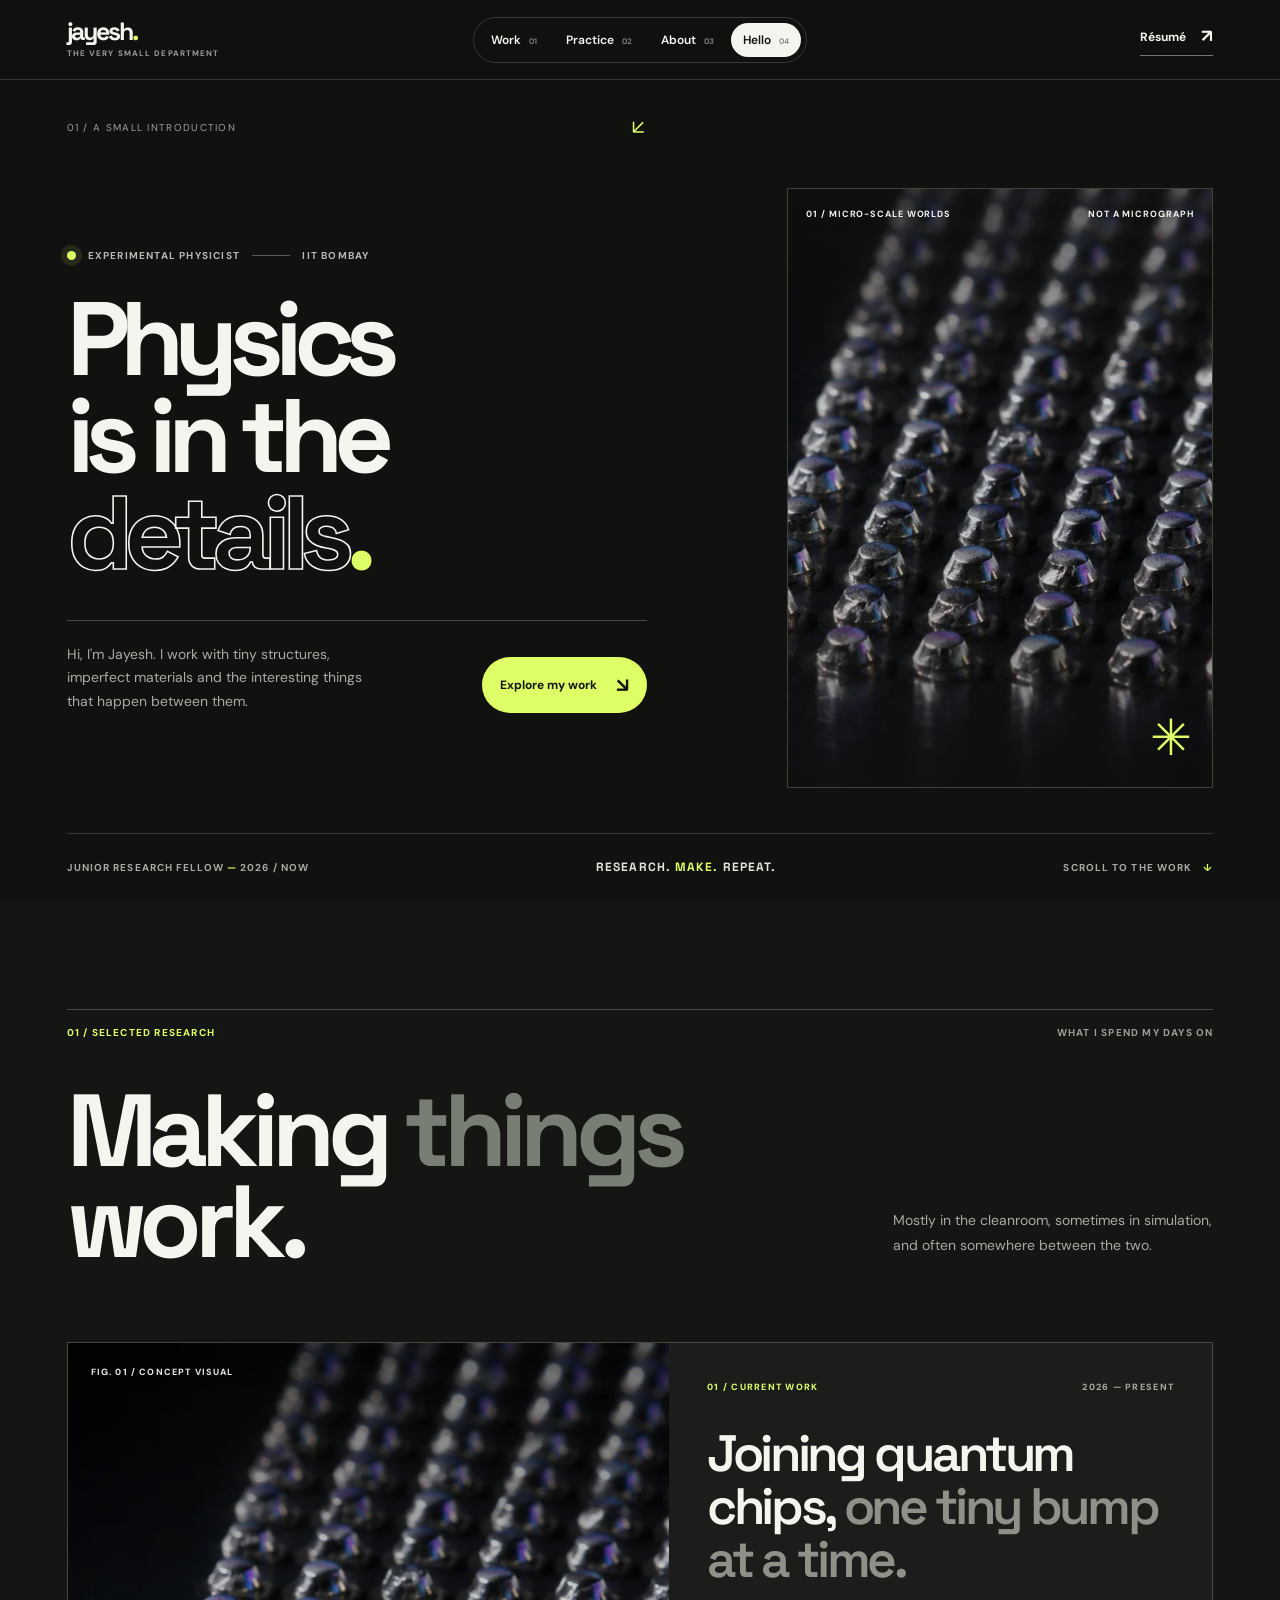
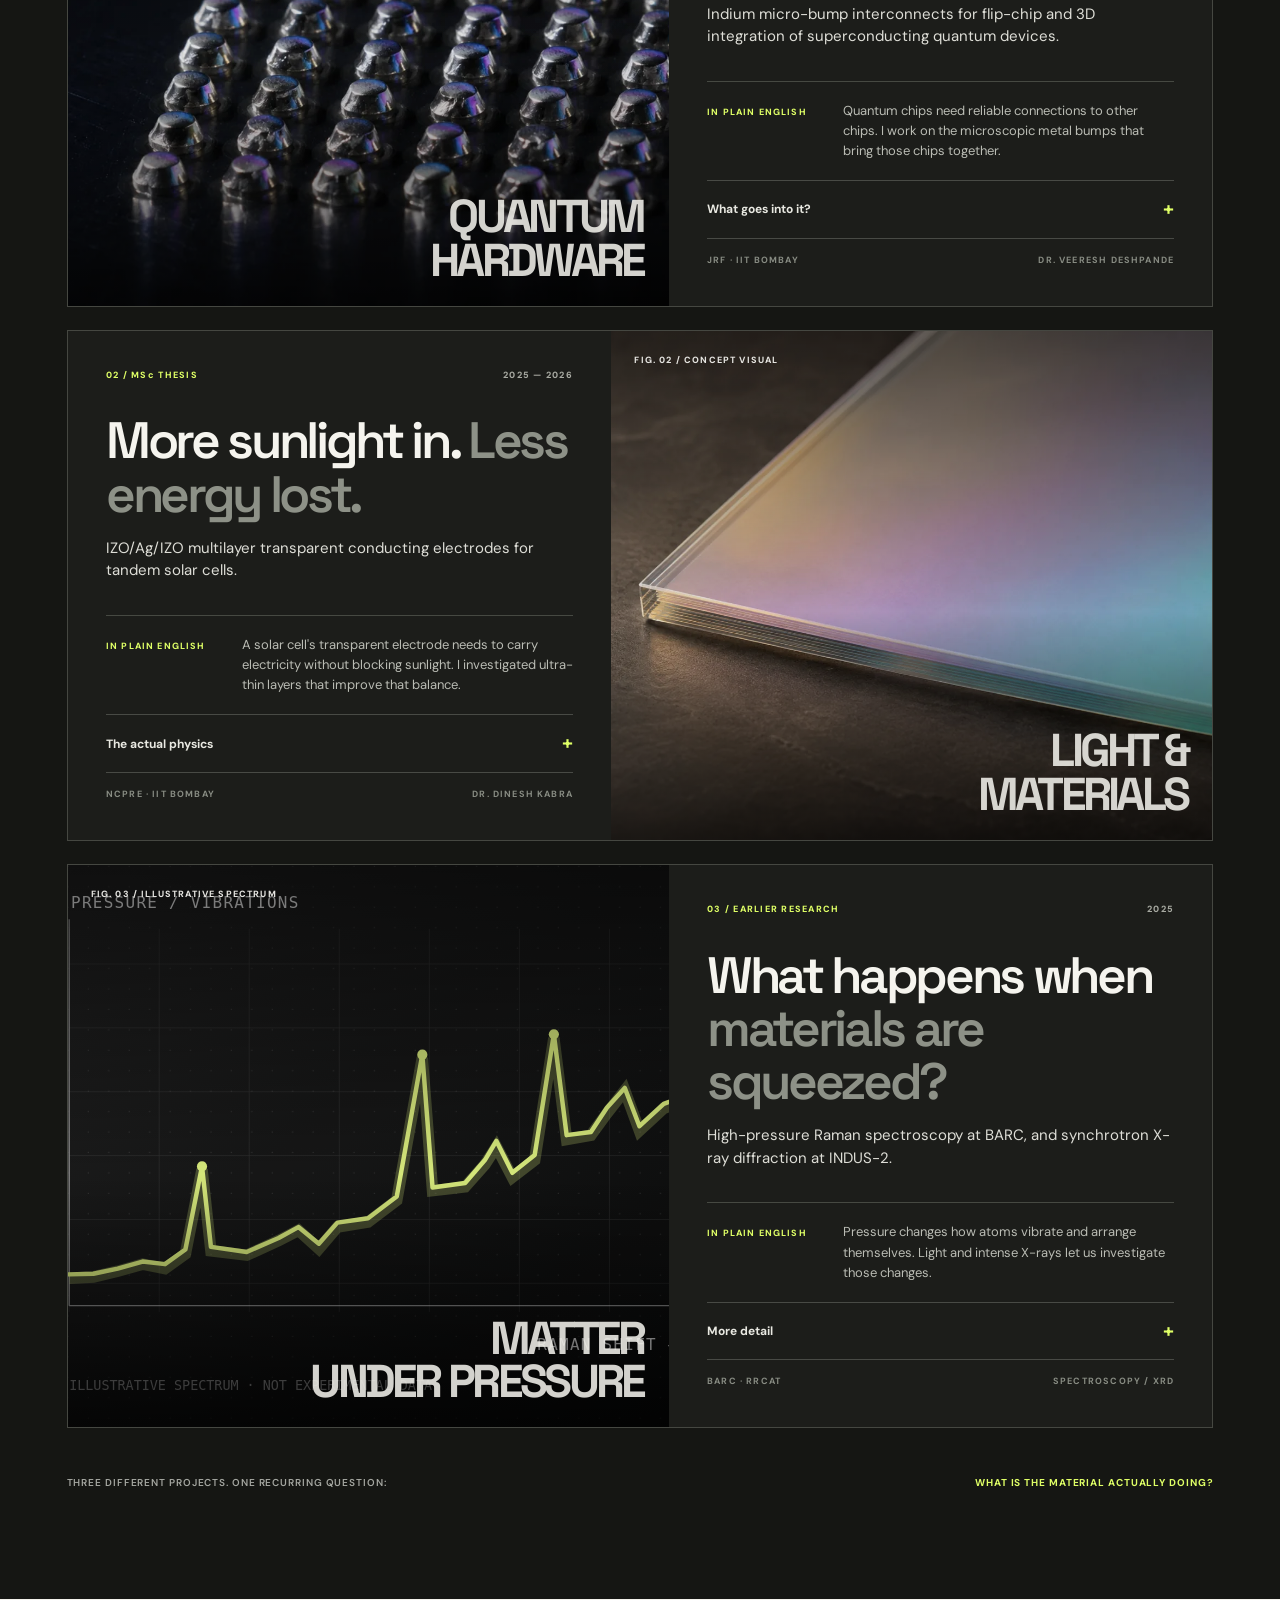
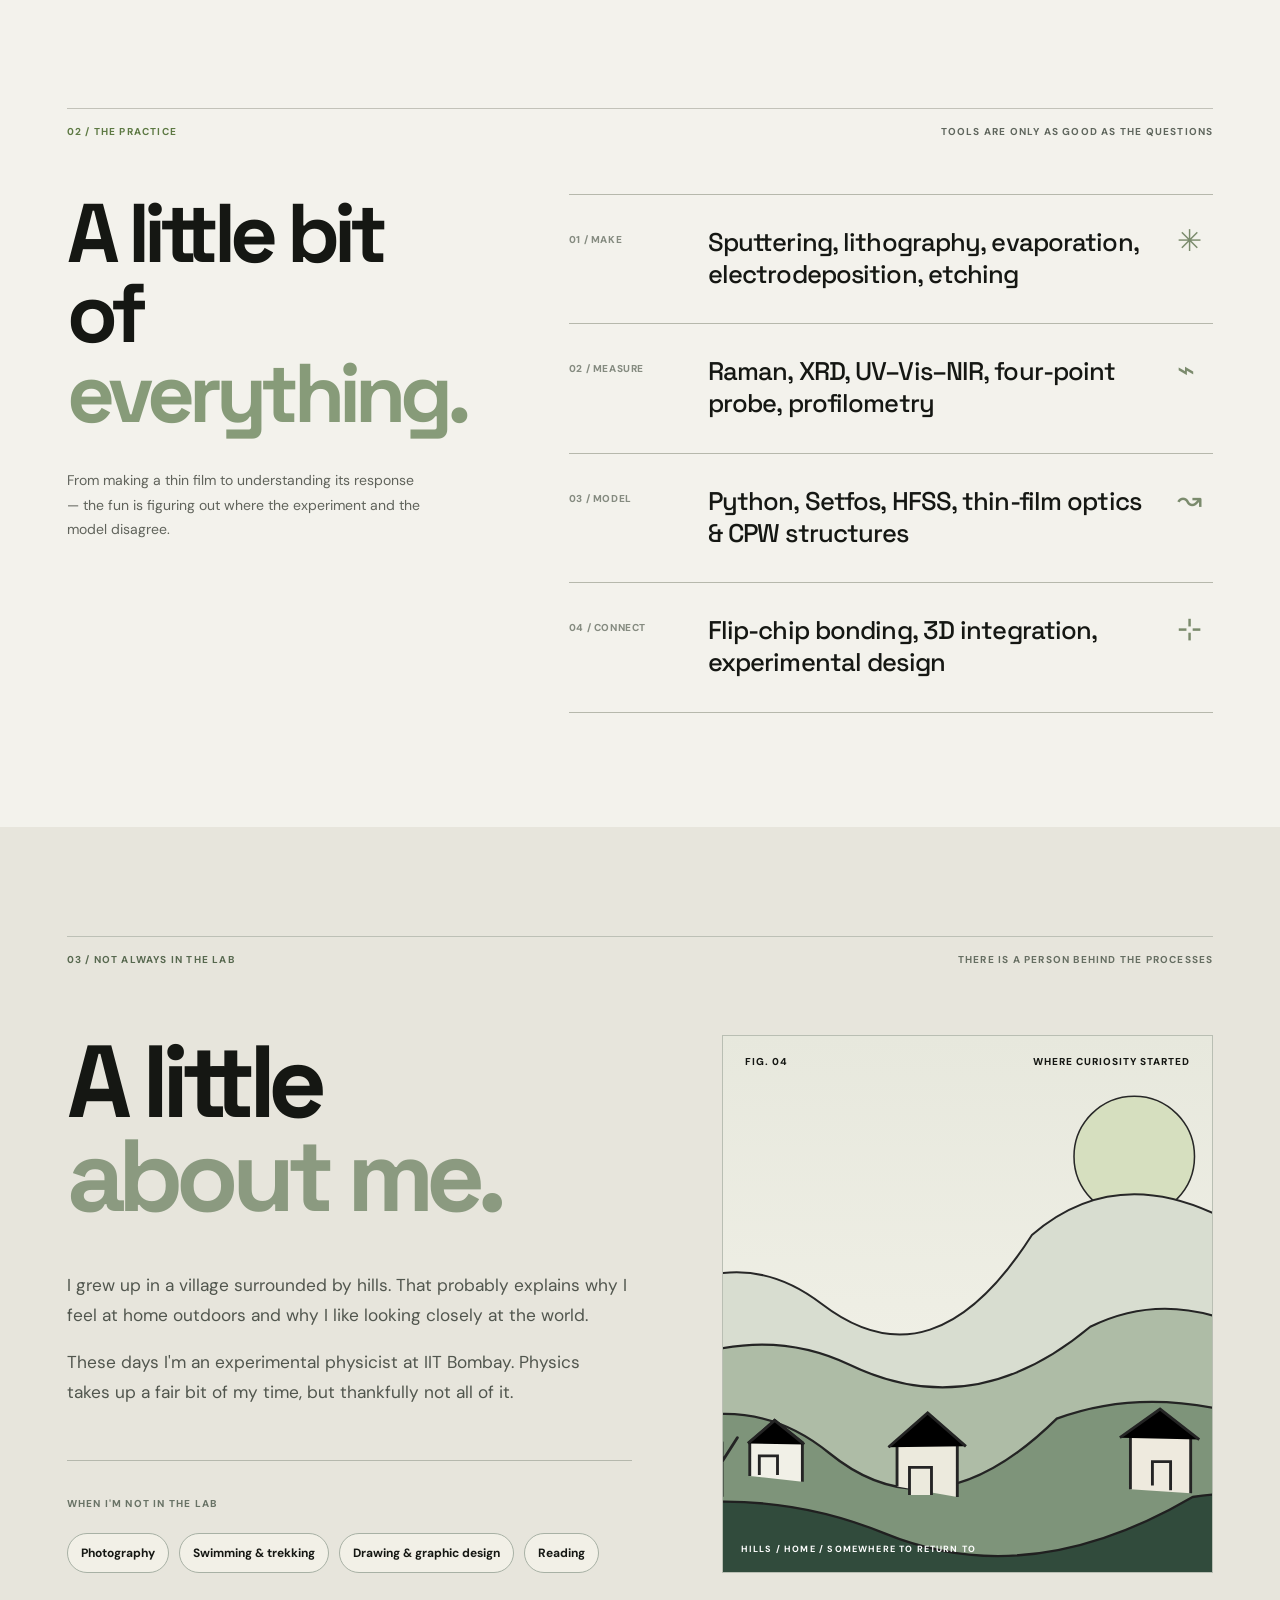
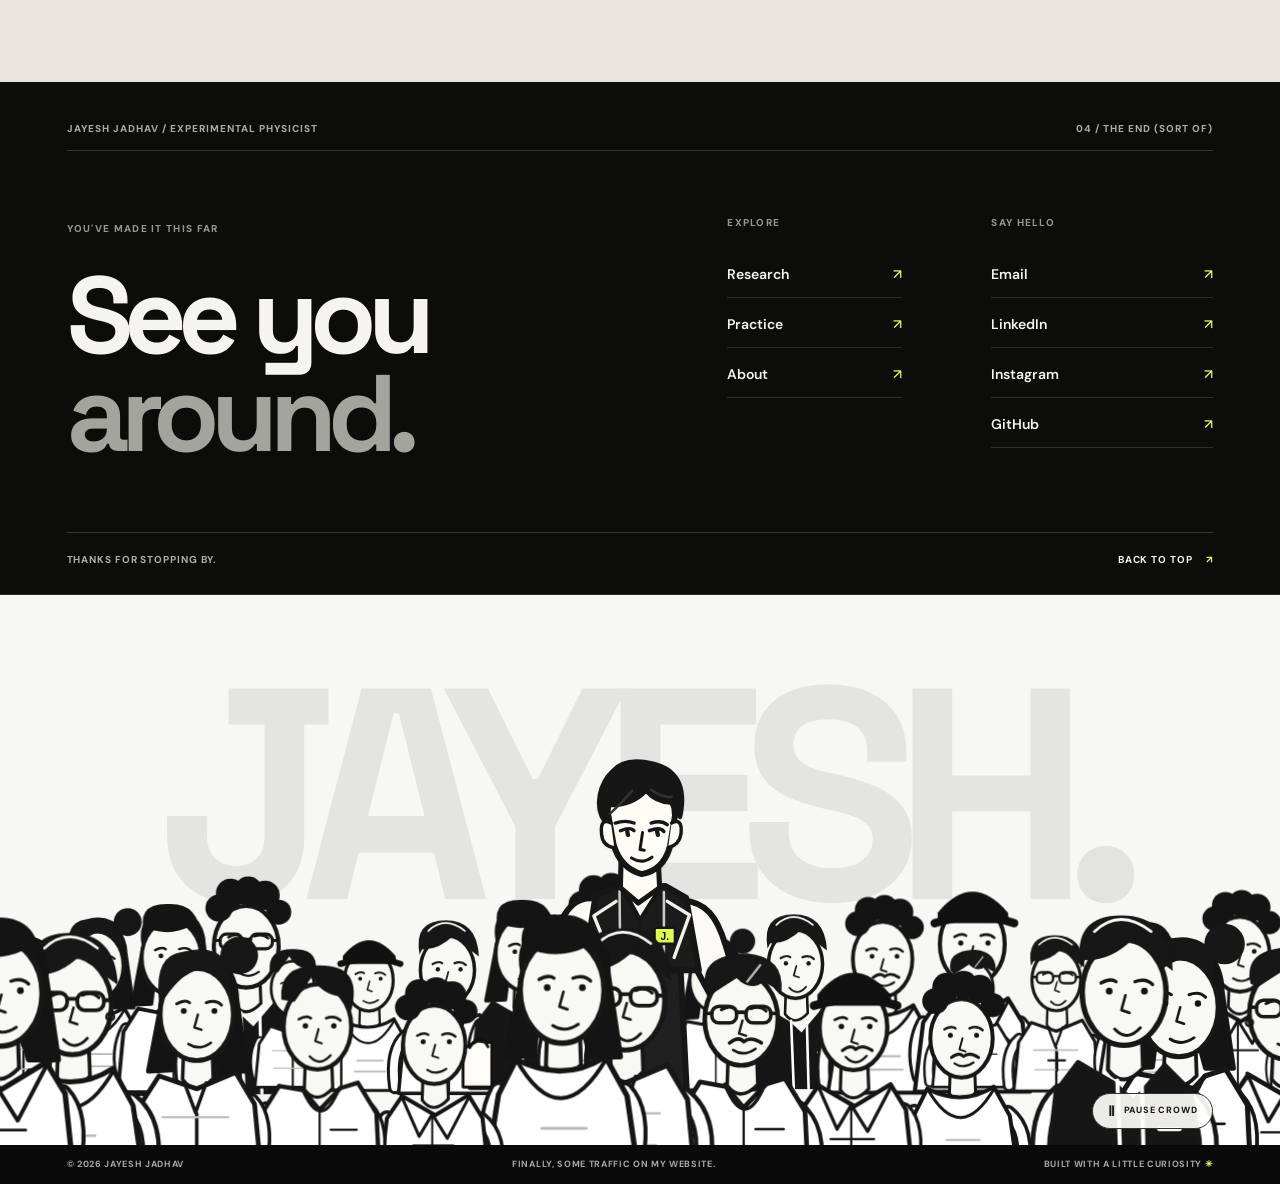
==== index.html @ dcd35b31 "Publish responsive illustrated crowd portfolio, animations and résumé" ====
<!doctype html>
<html lang="en">
<head>
  <meta charset="utf-8">
  <meta name="viewport" content="width=device-width,initial-scale=1,viewport-fit=cover">
  <meta name="theme-color" content="#101010">
  <meta name="description" content="Jayesh Jadhav — experimental physicist at IIT Bombay working on quantum-hardware fabrication, indium flip-chip interconnects, and thin-film optics.">
  <meta property="og:type" content="website">
  <meta property="og:title" content="Jayesh Jadhav — Physics in the details">
  <meta property="og:description" content="Experiments, materials, little discoveries, and the occasional crowded footer.">
  <title>Jayesh Jadhav — Physics in the details</title>
  <link rel="preconnect" href="https://fonts.googleapis.com">
  <link rel="preconnect" href="https://fonts.gstatic.com" crossorigin>
  <link href="https://fonts.googleapis.com/css2?family=DM+Sans:wght@400;500;600;700&family=Space+Grotesk:wght@400;500;600;700&display=swap" rel="stylesheet">
  <link rel="icon" href="assets/favicon.svg" type="image/svg+xml">
  <link rel="stylesheet" href="styles.css">
  
</head>
<body>
  <a class="skip-link" href="#work">Skip to research</a>
  <header class="site-header" id="top">
    <a href="#top" class="wordmark" aria-label="Jayesh Jadhav, home">jayesh<span>.</span><small>THE VERY SMALL DEPARTMENT</small></a>
    <nav class="site-nav" aria-label="Primary navigation">
      <a href="#work">Work <span>01</span></a>
      <a href="#practice">Practice <span>02</span></a>
      <a href="#about">About <span>03</span></a>
      <a href="#contact">Hello <span>04</span></a>
    </nav>
    <a class="nav-cv" href="assets/Jayesh_Jadhav_Resume.pdf" download="Jayesh_Jadhav_Resume.pdf">Résumé <span aria-hidden="true">↗</span></a>
  </header>

  <main>
    <section class="hero" aria-label="Introduction">
      <div class="hero-index" aria-hidden="true">01 / A SMALL INTRODUCTION <span>↙</span></div>
      <div class="hero-inner">
        <div class="hero-copy">
          <div class="hero-brow"><span class="signal-dot"></span> EXPERIMENTAL PHYSICIST <span class="hero-brow-rule"></span> IIT BOMBAY</div>
          <h1>Physics<br>is in the<br><span class="outline-word">details<span class="dot-accent">.</span></span></h1>
          <div class="hero-under">
            <p>Hi, I'm Jayesh. I work with tiny structures, imperfect materials and the interesting things that happen between them.</p>
            <a class="round-link" href="#work">Explore my work <span aria-hidden="true">↘</span></a>
          </div>
        </div>
        <div class="hero-poster">
          <img src="assets/indium.webp" alt="Conceptual visualization of an array of metallic indium micro-bumps" width="1400" height="788" fetchpriority="high">
          <div class="hero-poster-line"><span>01 / MICRO-SCALE WORLDS</span><span>NOT A MICROGRAPH</span></div>
          <div class="hero-poster-cross" aria-hidden="true">✳</div>
        </div>
      </div>
      <div class="hero-bottom">
        <span>JUNIOR RESEARCH FELLOW <i>—</i> 2026 / NOW</span>
        <span class="hero-ticker">RESEARCH. <span>MAKE.</span> REPEAT.</span>
        <a href="#work">SCROLL TO THE WORK <span aria-hidden="true">↓</span></a>
      </div>
    </section>

    <section class="work section-shell" id="work" aria-labelledby="work-heading">
      <div class="section-topline reveal"><span class="section-kicker">01 / SELECTED RESEARCH</span><span>WHAT I SPEND MY DAYS ON</span></div>
      <div class="section-title-row reveal"><h2 id="work-heading">Making <em>things</em><br>work.</h2><p>Mostly in the cleanroom, sometimes in simulation, and often somewhere between the two.</p></div>

      <article class="research-card reveal" id="quantum-work">
        <div class="research-image research-image--quantum">
          <img src="assets/indium.webp" alt="Artistic representation of a dense indium micro-bump array" width="1400" height="788" loading="lazy">
          <span class="image-index">FIG. 01 / CONCEPT VISUAL</span>
          <span class="image-stamp">QUANTUM<br>HARDWARE</span>
        </div>
        <div class="research-copy">
          <div class="card-upper"><span>01 / CURRENT WORK</span><span>2026 — PRESENT</span></div>
          <h3>Joining quantum chips, <span>one tiny bump at a time.</span></h3>
          <p class="card-subtitle">Indium micro-bump interconnects for flip-chip and 3D integration of superconducting quantum devices.</p>
          <div class="explain"><span>IN PLAIN ENGLISH</span><p>Quantum chips need reliable connections to other chips. I work on the microscopic metal bumps that bring those chips together.</p></div>
          <details class="technical"><summary>What goes into it? <span aria-hidden="true">+</span></summary><p>Indium electrodeposition, seed-layer interfaces, lithography, thin-film processing, and microwave-aware integration. I also explore TiN coplanar waveguides and surface-impedance modelling in HFSS.</p></details>
          <div class="card-meta"><span>JRF · IIT BOMBAY</span><span>DR. VEERESH DESHPANDE</span></div>
        </div>
      </article>

      <article class="research-card research-card--reverse reveal">
        <div class="research-image research-image--solar">
          <img src="assets/optics.webp" alt="Artistic depiction of iridescent multilayer optical films on a dark surface" width="1400" height="933" loading="lazy">
          <span class="image-index">FIG. 02 / CONCEPT VISUAL</span>
          <span class="image-stamp">LIGHT &<br>MATERIALS</span>
        </div>
        <div class="research-copy">
          <div class="card-upper"><span>02 / MSc THESIS</span><span>2025 — 2026</span></div>
          <h3>More sunlight in. <span>Less energy lost.</span></h3>
          <p class="card-subtitle">IZO/Ag/IZO multilayer transparent conducting electrodes for tandem solar cells.</p>
          <div class="explain"><span>IN PLAIN ENGLISH</span><p>A solar cell's transparent electrode needs to carry electricity without blocking sunlight. I investigated ultra-thin layers that improve that balance.</p></div>
          <details class="technical"><summary>The actual physics <span aria-hidden="true">+</span></summary><p>Optical interference and admittance matching in sputtered IZO/Ag/IZO stacks, evaluated with Setfos and characterization. In the studied 300–800 nm range, the modelled mean transmittance improved from 78.7% to 85.2%.</p></details>
          <div class="card-meta"><span>NCPRE · IIT BOMBAY</span><span>DR. DINESH KABRA</span></div>
        </div>
      </article>

      <article class="research-card reveal">
        <div class="research-image research-image--raman">
          <img src="assets/raman.svg" alt="Illustrative Raman-like spectrum with three sharp peaks; not measured experimental data" width="1200" height="880" loading="lazy">
          <span class="image-index">FIG. 03 / ILLUSTRATIVE SPECTRUM</span>
          <span class="image-stamp">MATTER<br>UNDER PRESSURE</span>
        </div>
        <div class="research-copy">
          <div class="card-upper"><span>03 / EARLIER RESEARCH</span><span>2025</span></div>
          <h3>What happens when <span>materials are squeezed?</span></h3>
          <p class="card-subtitle">High-pressure Raman spectroscopy at BARC, and synchrotron X-ray diffraction at INDUS-2.</p>
          <div class="explain"><span>IN PLAIN ENGLISH</span><p>Pressure changes how atoms vibrate and arrange themselves. Light and intense X-rays let us investigate those changes.</p></div>
          <details class="technical"><summary>More detail <span aria-hidden="true">+</span></summary><p>Pressure-dependent Raman study of Na₂Cu₂TeO₆ using a diamond-anvil cell up to approximately 10 GPa, with related high-pressure XRD experiments at INDUS-2 Beamline 11, RRCAT.</p></details>
          <div class="card-meta"><span>BARC · RRCAT</span><span>SPECTROSCOPY / XRD</span></div>
        </div>
      </article>
      <p class="work-after reveal">THREE DIFFERENT PROJECTS. ONE RECURRING QUESTION: <strong>WHAT IS THE MATERIAL ACTUALLY DOING?</strong></p>
    </section>

    <section class="practice section-shell" id="practice" aria-labelledby="practice-heading">
      <div class="section-topline reveal"><span class="section-kicker">02 / THE PRACTICE</span><span>TOOLS ARE ONLY AS GOOD AS THE QUESTIONS</span></div>
      <div class="practice-layout">
        <div class="practice-heading reveal"><h2 id="practice-heading">A little bit<br>of <i>everything.</i></h2><p>From making a thin film to understanding its response — the fun is figuring out where the experiment and the model disagree.</p></div>
        <div class="practice-list reveal">
          <div class="practice-row"><span>01 / MAKE</span><strong>Sputtering, lithography, evaporation, electrodeposition, etching</strong><span class="practice-icon" aria-hidden="true">✳</span></div>
          <div class="practice-row"><span>02 / MEASURE</span><strong>Raman, XRD, UV–Vis–NIR, four-point probe, profilometry</strong><span class="practice-icon" aria-hidden="true">⌁</span></div>
          <div class="practice-row"><span>03 / MODEL</span><strong>Python, Setfos, HFSS, thin-film optics & CPW structures</strong><span class="practice-icon" aria-hidden="true">↝</span></div>
          <div class="practice-row"><span>04 / CONNECT</span><strong>Flip-chip bonding, 3D integration, experimental design</strong><span class="practice-icon" aria-hidden="true">⊹</span></div>
        </div>
      </div>
    </section>

    <section class="about section-shell" id="about" aria-labelledby="about-heading">
      <div class="section-topline reveal"><span class="section-kicker">03 / NOT ALWAYS IN THE LAB</span><span>THERE IS A PERSON BEHIND THE PROCESSES</span></div>
      <div class="about-grid">
        <div class="about-main reveal">
          <h2 id="about-heading">A little<br><em>about me.</em></h2>
          <p>I grew up in a village surrounded by hills. That probably explains why I feel at home outdoors and why I like looking closely at the world.</p>
          <p>These days I'm an experimental physicist at IIT Bombay. Physics takes up a fair bit of my time, but thankfully not all of it.</p>
          <div class="hobby-line"><span>WHEN I'M NOT IN THE LAB</span><div><span>Photography</span><span>Swimming & trekking</span><span>Drawing & graphic design</span><span>Reading</span></div></div>
        </div>
        <div class="about-landscape reveal" role="img" aria-label="Minimal line-art illustration of the hills around a village">
          <div class="landscape-note"><span>FIG. 04</span><span>WHERE CURIOSITY STARTED</span></div>
          <svg viewBox="0 0 700 560" preserveAspectRatio="xMidYMid slice" aria-hidden="true">
            <defs><linearGradient id="sky" x1="0" y1="0" x2="0" y2="1"><stop stop-color="#e7e8dd"/><stop offset="1" stop-color="#f5f4eb"/></linearGradient></defs>
            <rect width="700" height="560" fill="url(#sky)"/>
            <circle cx="524" cy="126" r="63" fill="#d6dfbf" stroke="#272727" stroke-width="1.6"/>
            <path d="M-60 346Q80 190 197 280T417 208Q562 83 778 325V560H-60Z" fill="#d8ddd0" stroke="#272727" stroke-width="2.1"/>
            <path d="M-60 400Q98 282 227 344T478 304Q610 239 760 398V560H-60Z" fill="#aebca6" stroke="#242424" stroke-width="2.2"/>
            <path d="M-60 454Q95 346 205 436T443 400Q587 347 769 454V560H-60Z" fill="#7e947a" stroke="#242424" stroke-width="2.4"/>
            <path d="M-60 512Q112 458 263 520T585 482Q684 467 770 510V580H-60Z" fill="#314b3c" stroke="#202020" stroke-width="2.4"/>
            <path d="M122 460V425L148 402 177 425V466M132 459V439H151V459" fill="#f1f0e7" stroke="#242424" stroke-width="3"/><path d="M120 426L148 402 179 427" stroke="#242424" stroke-width="3"/>
            <path d="M276 471V427L308 402 339 427V482M289 480V451H312V480" fill="#eceadd" stroke="#242424" stroke-width="3"/>
            <path d="M267 430L308 394 348 429" stroke="#242424" stroke-width="3"/>
            <path d="M520 474V420L551 398 583 420V478M543 470V445H562V475" fill="#eeeade" stroke="#242424" stroke-width="3"/><path d="M509 420L551 390 592 422" stroke="#242424" stroke-width="3"/>
            <g stroke="#242424" stroke-width="3" stroke-linecap="round"><path d="M93 481V425M93 438l-12-22M93 445l16-25M651 478V414M651 435l-13-20M651 439l16-25"/></g>
          </svg>
          <span class="landscape-caption">HILLS / HOME / SOMEWHERE TO RETURN TO</span>
        </div>
      </div>
    </section>
  </main>

  <footer class="end" id="contact">
    <div class="footer-black">
      <div class="footer-navline"><span>JAYESH JADHAV / EXPERIMENTAL PHYSICIST</span><span>04 / THE END (SORT OF)</span></div>
      <div class="footer-columns">
        <div><span class="footer-label">YOU'VE MADE IT THIS FAR</span><h2>See you<br><em>around.</em></h2></div>
        <div class="footer-small"><span class="footer-label">EXPLORE</span><a href="#work">Research <b>↗</b></a><a href="#practice">Practice <b>↗</b></a><a href="#about">About <b>↗</b></a></div>
        <div class="footer-small footer-contact"><span class="footer-label">SAY HELLO</span><a href="mailto:jayesh10042003@gmail.com">Email <b>↗</b></a><a href="https://www.linkedin.com/in/jayeshjadhaviitbphysics/" target="_blank" rel="noopener noreferrer">LinkedIn <b>↗</b></a><a href="https://www.instagram.com/jayesh10042003/" target="_blank" rel="noopener noreferrer">Instagram <b>↗</b></a><a href="https://github.com/jayeshofphysics" target="_blank" rel="noopener noreferrer">GitHub <b>↗</b></a></div>
      </div>
      <div class="footer-bottomline"><span>THANKS FOR STOPPING BY.</span><a href="#top">BACK TO TOP <span aria-hidden="true">↗</span></a></div>
    </div>
    <div class="crowd-scene" id="crowd-scene" aria-label="An illustrated researcher standing among two layers of passing cartoon pedestrians">
      <div class="crowd-name" aria-hidden="true">JAYESH<span>.</span></div>
      <div class="crowd-hills" aria-hidden="true"></div>
      <div class="crowd-track crowd-track--rear" id="crowd-rear" aria-hidden="true"></div>
      <div class="crowd-central"><img src="assets/avatar.svg" width="260" height="470" alt="Original black-and-white illustration of a researcher in dark clothing, standing in the crowd"></div>
      <div class="crowd-track crowd-track--front" id="crowd-front" aria-hidden="true"></div>
      <button type="button" class="crowd-toggle" id="crowd-toggle" aria-pressed="false" aria-label="Pause moving crowd"><span class="crowd-pause-icon" aria-hidden="true">Ⅱ</span> PAUSE CROWD</button>
    </div>
    <div class="end-strip"><span>© <span id="year">2026</span> JAYESH JADHAV</span><span>FINALLY, SOME TRAFFIC ON MY WEBSITE.</span><span>BUILT WITH A LITTLE CURIOSITY <span aria-hidden="true">✳</span></span></div>
  </footer>
<script defer src="script.js"></script></body>
</html>
---- styles.css ----
:root{--black:#111210;--deep:#171816;--ink:#f5f4ee;--muted:#a2a49d;--line:#3a3c38;--acid:#dfff66;--paper:#f3f2ec;--paperink:#151713;--radius:3px;--pad:clamp(22px,5.2vw,96px)}
*,*::before,*::after{box-sizing:border-box}html{scroll-behavior:smooth;scroll-padding-top:88px}body{margin:0;background:var(--black);color:var(--ink);font:400 16px/1.5 'DM Sans',Arial,sans-serif;-webkit-font-smoothing:antialiased;text-rendering:optimizeLegibility}body:not(.loaded) .reveal{opacity:1;transform:none}img{display:block;max-width:100%}a{color:inherit;text-decoration:none}button{font:inherit}h1,h2,h3,p{margin:0}h1,h2,h3{font-family:'Space Grotesk',Arial,sans-serif;letter-spacing:-.07em}a:focus-visible,button:focus-visible,summary:focus-visible{outline:3px solid var(--acid);outline-offset:5px}.skip-link{position:fixed;left:12px;top:-50px;background:var(--acid);color:#111;padding:8px 12px;z-index:500}.skip-link:focus{top:12px}::selection{background:var(--acid);color:var(--black)}
.site-header{height:80px;padding:0 var(--pad);display:grid;grid-template-columns:1fr auto 1fr;align-items:center;gap:26px;border-bottom:1px solid #353832;background:rgba(17,18,16,.98);position:sticky;top:0;z-index:10}.wordmark{font-family:'Space Grotesk',sans-serif;font-weight:700;font-size:25px;line-height:1;letter-spacing:-.085em;display:block;width:max-content}.wordmark>span{color:var(--acid)}.wordmark small{display:block;font:700 8px/1.4 'DM Sans',sans-serif;letter-spacing:.14em;color:#9d9e99;margin-top:4px}.site-nav{display:flex;gap:5px;border:1px solid #363934;border-radius:50px;padding:5px}.site-nav a{padding:8px 12px;border-radius:40px;font-size:12px;font-weight:600;transition:background .22s,color .22s;white-space:nowrap}.site-nav a:hover,.site-nav a.is-active{background:var(--ink);color:var(--black)}.site-nav a span{font:600 8px 'DM Sans',sans-serif;margin-left:5px;opacity:.52}.nav-cv{justify-self:end;font-weight:700;font-size:12px;display:inline-flex;align-items:center;gap:15px;border-bottom:1px solid #747670;padding-bottom:5px}.nav-cv span{font-size:18px;transition:transform .2s}.nav-cv:hover span{transform:translate(2px,-2px)}
/* HERO */
.hero{padding:32px var(--pad) 0;min-height:min(850px,calc(100svh - 80px));display:flex;flex-direction:column;position:relative;overflow:hidden}.hero-index{font-size:10px;letter-spacing:.13em;color:#9da099;display:flex;align-items:center;justify-content:space-between;max-width:580px}.hero-index span{font-size:20px;color:var(--acid)}.hero-inner{display:grid;grid-template-columns:minmax(0,1.32fr) minmax(0,.84fr);gap:clamp(30px,4vw,77px);align-items:center;flex:1;min-height:620px}.hero-copy{position:relative;z-index:1;min-width:0;padding:30px 0 44px}.hero-brow{font-size:10px;font-weight:700;letter-spacing:.12em;display:flex;align-items:center;gap:12px;color:#b8bab3;white-space:nowrap}.signal-dot{width:9px;height:9px;display:inline-block;border-radius:50%;background:var(--acid);box-shadow:0 0 0 6px #dfff661a;animation:signal-pulse 3s ease-in-out infinite}.hero-brow-rule{height:1px;width:clamp(14px,3vw,40px);background:#595a56}.hero h1{font-size:clamp(75px,8.15vw,150px);font-weight:700;line-height:.93;margin:27px 0 39px;letter-spacing:-.088em;white-space:nowrap}.hero h1 .outline-word{color:transparent;-webkit-text-stroke:1.6px #f5f4ee;position:relative}.dot-accent{color:var(--acid);-webkit-text-stroke:0}.hero-under{max-width:580px;display:flex;justify-content:space-between;align-items:flex-end;gap:18px;border-top:1px solid #494b45;padding-top:22px}.hero-under p{max-width:300px;font-size:14px;color:#a9aba3;line-height:1.65}.round-link{display:inline-flex;align-items:center;white-space:nowrap;gap:19px;font-size:12px;font-weight:700;border-radius:50px;color:#141613;background:var(--acid);padding:13px 18px;transition:transform .25s,background .25s}.round-link span{font-size:20px}.round-link:hover{transform:translateY(-3px);background:#f0ffb0}.hero-poster{height:min(70vh,600px);min-height:430px;position:relative;align-self:center;overflow:hidden;background:#242528;border:1px solid #41413b;isolation:isolate}.hero-poster>img{width:100%;height:100%;object-fit:cover;object-position:63% center;filter:brightness(.8) grayscale(.25);transition:transform 1s cubic-bezier(.16,.78,.2,1)}.hero-poster:hover>img{transform:scale(1.045)}.hero-poster:after{content:'';position:absolute;inset:0;pointer-events:none;background:linear-gradient(180deg,#1414149a,transparent 35%,transparent 66%,#111a)}.hero-poster-line{position:absolute;z-index:1;top:19px;left:18px;right:18px;display:flex;justify-content:space-between;gap:12px;font-size:9px;font-weight:700;letter-spacing:.1em}.hero-poster-cross{position:absolute;z-index:1;right:20px;bottom:11px;color:var(--acid);font-size:50px;font-weight:400;animation:turn 30s linear infinite}.hero-bottom{border-top:1px solid #373a34;min-height:67px;display:flex;justify-content:space-between;align-items:center;gap:30px;font-size:10px;font-weight:700;letter-spacing:.11em;color:#aaa9a4}.hero-bottom i{font-style:normal;color:var(--acid)}.hero-ticker{font-family:'Space Grotesk',sans-serif;font-size:12px;color:#e4e4dd}.hero-ticker span{color:var(--acid)}.hero-bottom>a{white-space:nowrap}.hero-bottom>a span{color:var(--acid);margin-left:8px}
@keyframes signal-pulse{50%{box-shadow:0 0 0 11px #dfff6608}}@keyframes turn{to{transform:rotate(360deg)}}
/* SECTIONS */
.section-shell{padding:clamp(68px,8.5vw,145px) var(--pad)}.section-topline{display:flex;justify-content:space-between;gap:20px;border-top:1px solid #474942;padding-top:15px;color:#9d9f97;font-size:10px;font-weight:700;letter-spacing:.12em}.section-kicker{color:var(--acid)}.section-title-row{display:flex;align-items:flex-end;justify-content:space-between;gap:35px;margin:45px 0 75px}.section-title-row h2{font-size:clamp(70px,8vw,145px);line-height:.89}.section-title-row h2 em{font-style:normal;color:#797e75}.section-title-row p{width:min(320px,35%);color:#a9aaa4;line-height:1.75;font-size:14px;padding-bottom:10px}
.work{background:#151613}.research-card{display:grid;grid-template-columns:1.05fr .95fr;min-height:505px;margin:0 0 23px;border:1px solid #454741;overflow:hidden;background:#1c1d1a}.research-card--reverse{grid-template-columns:.95fr 1.05fr}.research-card--reverse .research-image{order:2}.research-card--reverse .research-copy{order:1}.research-image{position:relative;min-height:410px;overflow:hidden;background:#080a0e}.research-image:after{content:'';position:absolute;inset:0;background:linear-gradient(0deg,#000b,transparent 45%,#0008);pointer-events:none}.research-image img{width:100%;height:100%;object-fit:cover;object-position:center;position:absolute;inset:0;transition:transform .7s cubic-bezier(.15,.9,.2,1);filter:brightness(.9)}.research-card:hover .research-image img{transform:scale(1.034)}.research-image--quantum img{object-position:63% center}.research-image--solar img{object-position:55% center}.research-image--raman img{object-position:center}.image-index{position:absolute;top:23px;left:23px;z-index:1;font-size:9px;font-weight:800;letter-spacing:.13em;color:#e6e5e1}.image-stamp{font-family:'Space Grotesk',sans-serif;position:absolute;bottom:23px;right:25px;text-align:right;z-index:1;font-size:clamp(26px,3.6vw,57px);line-height:.95;letter-spacing:-.08em;font-weight:700;opacity:.86}.research-copy{padding:clamp(25px,3vw,47px);display:flex;flex-direction:column;min-width:0}.card-upper{display:flex;align-items:center;justify-content:space-between;gap:20px;font-size:9px;font-weight:800;letter-spacing:.14em;color:#a8aaa2}.card-upper span:first-child{color:var(--acid)}.research-copy h3{font-size:clamp(39px,4vw,73px);line-height:1.04;letter-spacing:-.065em;font-weight:600;margin:32px 0 16px}.research-copy h3 span{color:#8d9187}.card-subtitle{color:#deded7;font-size:15px;line-height:1.5;max-width:600px}.explain{display:grid;grid-template-columns:120px 1fr;gap:16px;border-top:1px solid #464942;margin-top:33px;padding-top:19px}.explain>span{color:var(--acid);font-size:9px;font-weight:800;letter-spacing:.13em;padding-top:5px}.explain p{color:#babcb4;font-size:13px;line-height:1.55}.technical{border-top:1px solid #484a45;margin-top:19px}.technical summary{list-style:none;display:flex;align-items:center;justify-content:space-between;gap:8px;padding:14px 0;cursor:pointer;color:#e9e9e2;font-size:12px;font-weight:700}.technical summary::-webkit-details-marker{display:none}.technical summary span{font-size:19px;color:var(--acid);transition:transform .23s}.technical[open] summary span{transform:rotate(45deg)}.technical p{font-size:12px;line-height:1.56;color:#aeb0a9;padding:0 0 14px}.card-meta{margin-top:auto;border-top:1px solid #484a45;padding-top:15px;display:flex;justify-content:space-between;gap:15px;color:#888c83;font-size:9px;letter-spacing:.13em;font-weight:700}.work-after{font-size:10px;font-weight:600;letter-spacing:.09em;color:#a4a6a0;display:flex;justify-content:space-between;gap:20px;margin:47px 0 0}.work-after strong{color:var(--acid);font-weight:700}
/* PRACTICE */
.practice{background:var(--paper);color:var(--paperink)}.practice .section-topline{border-color:#c2c2b9;color:#5f665d}.practice .section-kicker{color:#5d7943}.practice-layout{display:grid;grid-template-columns:.75fr 1.25fr;gap:clamp(40px,8vw,145px);padding:55px 0 6px}.practice-heading h2{font-size:clamp(58px,6.5vw,109px);line-height:.96}.practice-heading i{color:#879b79;font-style:normal}.practice-heading p{margin-top:35px;color:#60635b;font-size:14px;max-width:360px;line-height:1.75}.practice-row{display:grid;grid-template-columns:117px 1fr 36px;gap:22px;align-items:start;border-top:1px solid #b6b8ac;padding:31px 0 33px}.practice-row:last-child{border-bottom:1px solid #b6b8ac}.practice-row>span:first-child{font-size:10px;letter-spacing:.06em;font-weight:800;color:#858b80;padding-top:6px}.practice-row strong{font-family:'Space Grotesk',sans-serif;font-size:clamp(19px,2vw,29px);line-height:1.26;letter-spacing:-.035em;font-weight:500}.practice-icon{font-size:30px;color:#7b8b6d;line-height:1}
/* ABOUT */
.about{background:#e7e5dc;color:var(--paperink)}.about .section-topline{border-color:#bdc0b6;color:#666e62}.about .section-kicker{color:#57684f}.about-grid{display:grid;grid-template-columns:1.07fr .93fr;gap:clamp(40px,7vw,112px);align-items:stretch;padding-top:68px}.about-main{display:flex;flex-direction:column;align-items:flex-start}.about-main h2{font-size:clamp(68px,8vw,139px);line-height:.92;margin-bottom:46px}.about-main h2 em{font-style:normal;color:#8b9a80}.about-main>p{max-width:560px;font-size:clamp(15px,1.35vw,19px);line-height:1.75;margin-bottom:17px;color:#51564e}.hobby-line{border-top:1px solid #b5b8ad;width:100%;margin-top:auto;padding-top:29px}.hobby-line>span{font-size:10px;letter-spacing:.12em;font-weight:800;color:#697366}.hobby-line>div{display:flex;flex-wrap:wrap;gap:10px;margin-top:19px}.hobby-line>div span{font-size:12px;padding:10px 13px;border:1px solid #a8b1a5;border-radius:30px;background:#f2f0e7;font-weight:700}.about-landscape{height:min(550px,42vw);min-height:420px;position:relative;overflow:hidden;background:#eee;align-self:end;border:1px solid #b9beb3}.about-landscape svg{position:absolute;inset:0;width:100%;height:100%}.landscape-note{position:absolute;top:18px;left:22px;right:22px;display:flex;align-items:center;justify-content:space-between;gap:8px;z-index:1;font-size:10px;letter-spacing:.1em;font-weight:800}.landscape-caption{position:absolute;left:18px;bottom:15px;z-index:1;color:#fff;font-size:9px;font-weight:700;letter-spacing:.13em}
/* FOOTER */
.end{background:#0c0c0b}.footer-black{padding:39px var(--pad) 27px}.footer-navline{display:flex;justify-content:space-between;gap:14px;border-bottom:1px solid #343730;padding-bottom:14px;font-size:10px;letter-spacing:.1em;color:#aaa9a3;font-weight:800}.footer-columns{display:grid;grid-template-columns:1.8fr .55fr .7fr;gap:clamp(40px,7vw,110px);padding:64px 0 70px;align-items:start}.footer-label{font-size:10px;font-weight:800;letter-spacing:.13em;color:#949791}.footer-columns h2{font-size:clamp(57px,8.5vw,142px);line-height:.9;letter-spacing:-.08em;margin:28px 0 0}.footer-columns h2 em{font-style:normal;color:#a3a59d}.footer-small{display:flex;flex-direction:column;gap:4px}.footer-small>a{display:flex;justify-content:space-between;align-items:center;gap:13px;border-bottom:1px solid #2b2e2a;padding:12px 0;font-size:14px;font-weight:600}.footer-small>a b{font-weight:500;color:var(--acid)}.footer-small>a:hover{color:var(--acid)}.footer-small>.footer-label{padding-bottom:18px}.footer-bottomline{display:flex;justify-content:space-between;align-items:center;gap:20px;font-size:10px;letter-spacing:.09em;font-weight:700;border-top:1px solid #343730;padding:19px 0 0;color:#afb0aa}.footer-bottomline a{color:#f5f5ef;white-space:nowrap}.footer-bottomline a span{margin-left:10px;color:var(--acid)}
.crowd-scene{position:relative;height:clamp(330px,43vw,560px);background:#f7f7f4;overflow:hidden;isolation:isolate;border-top:1px solid #282828}.crowd-name{position:absolute;top:9%;left:0;right:0;line-height:1;text-align:center;color:#e4e4e2;font-family:'Space Grotesk',sans-serif;font-size:clamp(90px,23.5vw,430px);font-weight:700;letter-spacing:-.095em;white-space:nowrap;pointer-events:none;user-select:none}.crowd-name span{color:#e3e4e2}.crowd-hills{position:absolute;left:0;right:0;bottom:0;height:24%;background:linear-gradient(0deg,#f9faf6 0%,#fafaf800 100%);z-index:0;pointer-events:none}.crowd-track{position:absolute;inset:0;overflow:hidden;pointer-events:none}.crowd-track--rear{z-index:1}.crowd-track--front{z-index:3}.crowd-central{position:absolute;left:50%;bottom:-4px;transform:translateX(-50%);height:80%;max-height:400px;width:min(260px,32vw);z-index:2;pointer-events:none}.crowd-central img{width:100%;height:100%;object-fit:contain;object-position:bottom;filter:drop-shadow(0 1px 1px #5552)}.walker{position:absolute;left:0;bottom:var(--bottom,0);width:var(--size,150px);aspect-ratio:150/220;will-change:transform;contain:layout style;pointer-events:none}.walker svg{width:100%;height:100%;overflow:visible;display:block}.crowd-toggle{position:absolute;z-index:10;right:var(--pad);bottom:16px;border:1px solid #333;background:#fffefaeb;color:#181a17;font-size:9px;font-weight:800;letter-spacing:.09em;border-radius:40px;padding:10px 15px;display:flex;align-items:center;gap:8px;cursor:pointer;transition:background .2s,transform .2s}.crowd-toggle:hover{background:var(--acid);transform:translateY(-2px)}.crowd-toggle .crowd-pause-icon{font-size:14px;line-height:1}.end-strip{padding:13px var(--pad);display:flex;justify-content:space-between;gap:16px;background:#090a09;color:#aaa9a4;font-size:9px;letter-spacing:.075em;font-weight:700}.end-strip>span:last-child span{color:var(--acid)}
/* MOTION */
.reveal{opacity:0;transform:translateY(27px);transition:opacity .8s cubic-bezier(.2,.7,.2,1),transform .8s cubic-bezier(.2,.7,.2,1)}.reveal.is-visible{opacity:1;transform:translateY(0)}
@media(max-width:1200px){.hero-inner{grid-template-columns:minmax(0,1.12fr) minmax(0,.88fr);gap:30px}.hero h1{font-size:clamp(67px,8.3vw,104px)}.research-copy h3{font-size:clamp(36px,4vw,54px)}.research-copy{padding:25px}.research-card{min-height:500px}.explain{grid-template-columns:100px 1fr}.footer-columns{gap:48px}}
@media(max-width:900px){:root{--pad:32px}.site-header{grid-template-columns:1fr auto auto;gap:16px}.site-nav a{padding:7px 9px}.site-nav a span{display:none}.hero-inner{min-height:570px}.hero-poster{height:490px;min-height:0}.hero h1{font-size:clamp(65px,8.4vw,92px)}.research-card{grid-template-columns:.94fr 1.06fr}.research-card--reverse{grid-template-columns:1.06fr .94fr}.research-copy h3{font-size:43px}.research-card{min-height:510px}.card-subtitle{font-size:13px}.research-copy{padding:23px}.explain{margin-top:22px}.practice-layout{gap:43px;grid-template-columns:.75fr 1.25fr}.practice-row{grid-template-columns:90px 1fr 20px;gap:15px}.practice-row strong{font-size:22px}.about-grid{gap:34px}.about-main h2{font-size:clamp(65px,8vw,93px)}.footer-columns{grid-template-columns:1.4fr .55fr .75fr;gap:25px}}
@media(max-width:700px){:root{--pad:22px}html{scroll-padding-top:70px}.site-header{height:70px;grid-template-columns:1fr auto;gap:10px}.wordmark{font-size:24px}.wordmark small{font-size:7px}.site-nav{padding:3px;gap:0;grid-column:2}.site-nav a{padding:7px 8px;font-size:10px}.site-nav a[href="#practice"]{display:none}.nav-cv{display:none}.hero{padding:22px var(--pad) 0;min-height:0}.hero-index{font-size:9px}.hero-inner{display:flex;flex-direction:column;align-items:stretch;min-height:0;gap:20px;padding-top:18px}.hero-copy{padding:0}.hero-brow{font-size:9px;gap:8px}.hero-brow-rule{width:20px}.hero h1{font-size:clamp(63px,13.9vw,97px);margin:21px 0 22px;line-height:.96}.hero-under{padding-top:16px;max-width:100%;gap:15px;align-items:center}.hero-under p{font-size:12px;line-height:1.5;max-width:210px}.round-link{padding:11px 11px;font-size:10px;gap:9px;white-space:nowrap}.round-link span{font-size:17px}.hero-poster{height:clamp(270px,70vw,480px);min-height:0;width:100%}.hero-bottom{margin-top:20px;min-height:56px;font-size:8px}.hero-ticker{display:none}.section-shell{padding:65px var(--pad)}.section-topline{font-size:8px;line-height:1.4}.section-topline span:last-child{text-align:right}.section-title-row{display:block;margin:36px 0 38px}.section-title-row h2{font-size:clamp(59px,13vw,99px)}.section-title-row p{width:100%;max-width:340px;font-size:12px;padding:0;margin:22px 0 0}.research-card,.research-card--reverse{display:flex;flex-direction:column;min-height:0;margin-bottom:17px}.research-card--reverse .research-image,.research-card--reverse .research-copy{order:initial}.research-image{min-height:0;height:clamp(230px,68vw,420px)}.research-copy{padding:23px 21px 20px}.research-copy h3{font-size:clamp(37px,8.3vw,59px);margin:22px 0 10px}.card-subtitle{font-size:13px}.explain{grid-template-columns:1fr;gap:7px;margin-top:25px;padding-top:12px}.explain p{font-size:12px}.technical{margin-top:17px}.card-meta{margin-top:12px;font-size:8px;padding-top:12px}.image-stamp{font-size:33px}.work-after{font-size:9px;display:block;margin-top:30px}.work-after strong{display:block;margin-top:7px}.practice-layout{display:flex;flex-direction:column;gap:32px;padding-top:40px}.practice-heading h2{font-size:clamp(63px,12.5vw,95px)}.practice-heading p{font-size:13px;line-height:1.6;margin-top:20px}.practice-row{grid-template-columns:91px 1fr 18px;gap:10px;padding:22px 0}.practice-row>span:first-child{font-size:9px}.practice-row strong{font-size:clamp(18px,4.4vw,27px)}.practice-icon{font-size:18px}.about-grid{display:flex;flex-direction:column;gap:35px;padding-top:41px}.about-main h2{font-size:clamp(67px,12vw,95px);margin-bottom:26px}.about-main>p{font-size:15px;line-height:1.65}.hobby-line{margin-top:25px;padding-top:21px}.hobby-line>div{gap:7px;margin-top:14px}.hobby-line>div span{padding:8px 11px;font-size:11px}.about-landscape{height:320px;min-height:0}.footer-black{padding:25px var(--pad) 22px}.footer-navline{font-size:8px}.footer-columns{grid-template-columns:1fr 1fr;gap:32px 18px;padding:40px 0 45px}.footer-columns>div:first-child{grid-column:1/-1}.footer-columns h2{font-size:clamp(70px,16vw,112px);margin-top:22px}.footer-small>a{font-size:12px;padding:10px 0}.footer-small>.footer-label{padding-bottom:8px}.footer-bottomline{font-size:9px}.crowd-scene{height:clamp(320px,84vw,425px)}.crowd-name{font-size:25.2vw;top:10%}.crowd-central{height:77%;width:36%;max-width:175px}.crowd-toggle{right:12px;bottom:10px;font-size:8px;padding:9px 11px}.end-strip{font-size:8px;align-items:center;padding:11px var(--pad)}.end-strip>span:nth-child(2){display:none}}
@media(max-width:370px){:root{--pad:16px}.site-nav a{padding:7px 6px;font-size:9px}.wordmark{font-size:21px}.hero h1{font-size:clamp(57px,13.5vw,72px)}.round-link{font-size:9px}.hero-under p{font-size:11px;max-width:180px}.research-copy h3{font-size:35px}.card-upper{font-size:8px}.footer-columns h2{font-size:70px}.crowd-scene{height:318px}.crowd-central{width:150px}.crowd-name{font-size:25vw}}
@media(prefers-reduced-motion:reduce){html{scroll-behavior:auto}.reveal{opacity:1;transform:none;transition:none}.signal-dot,.hero-poster-cross{animation:none}.hero-poster>img,.research-image img,.round-link,.crowd-toggle,.nav-cv span{transition:none!important}.hero-poster:hover>img,.research-card:hover .research-image img,.round-link:hover,.crowd-toggle:hover{transform:none}}
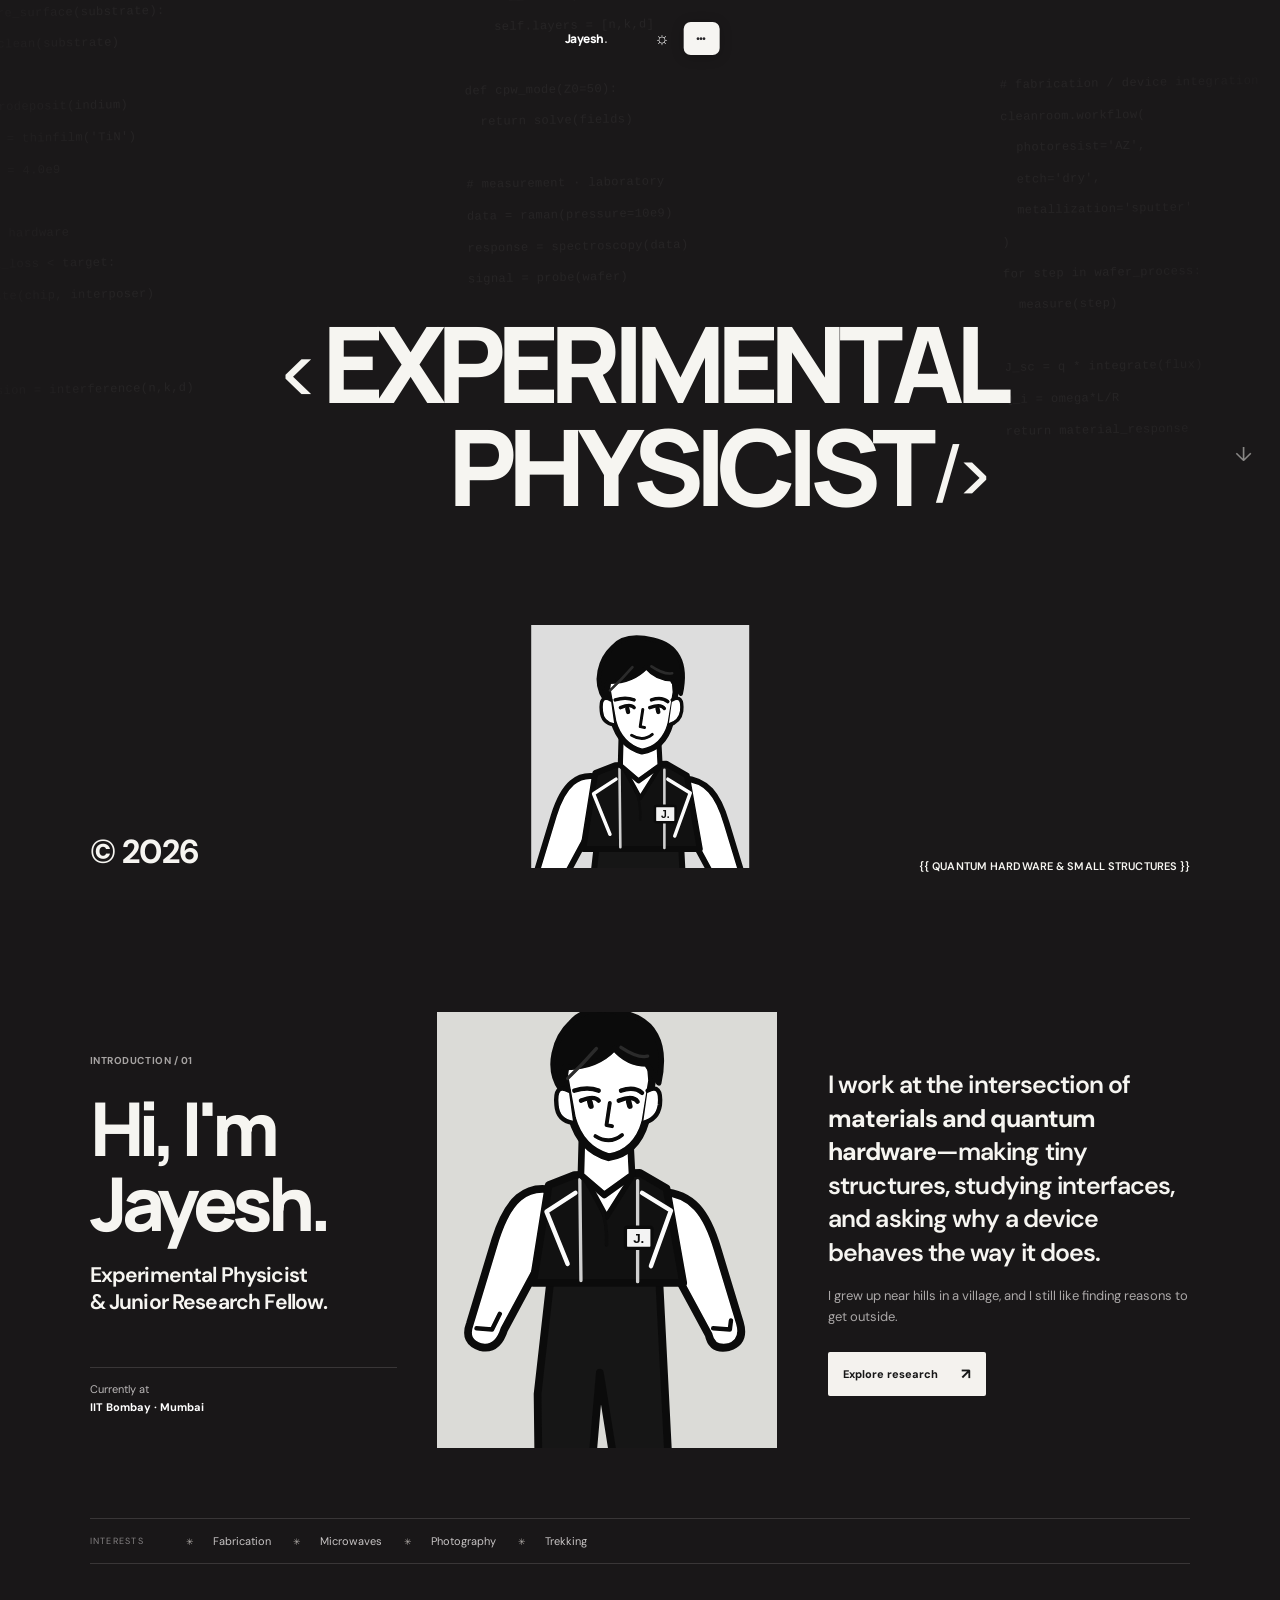
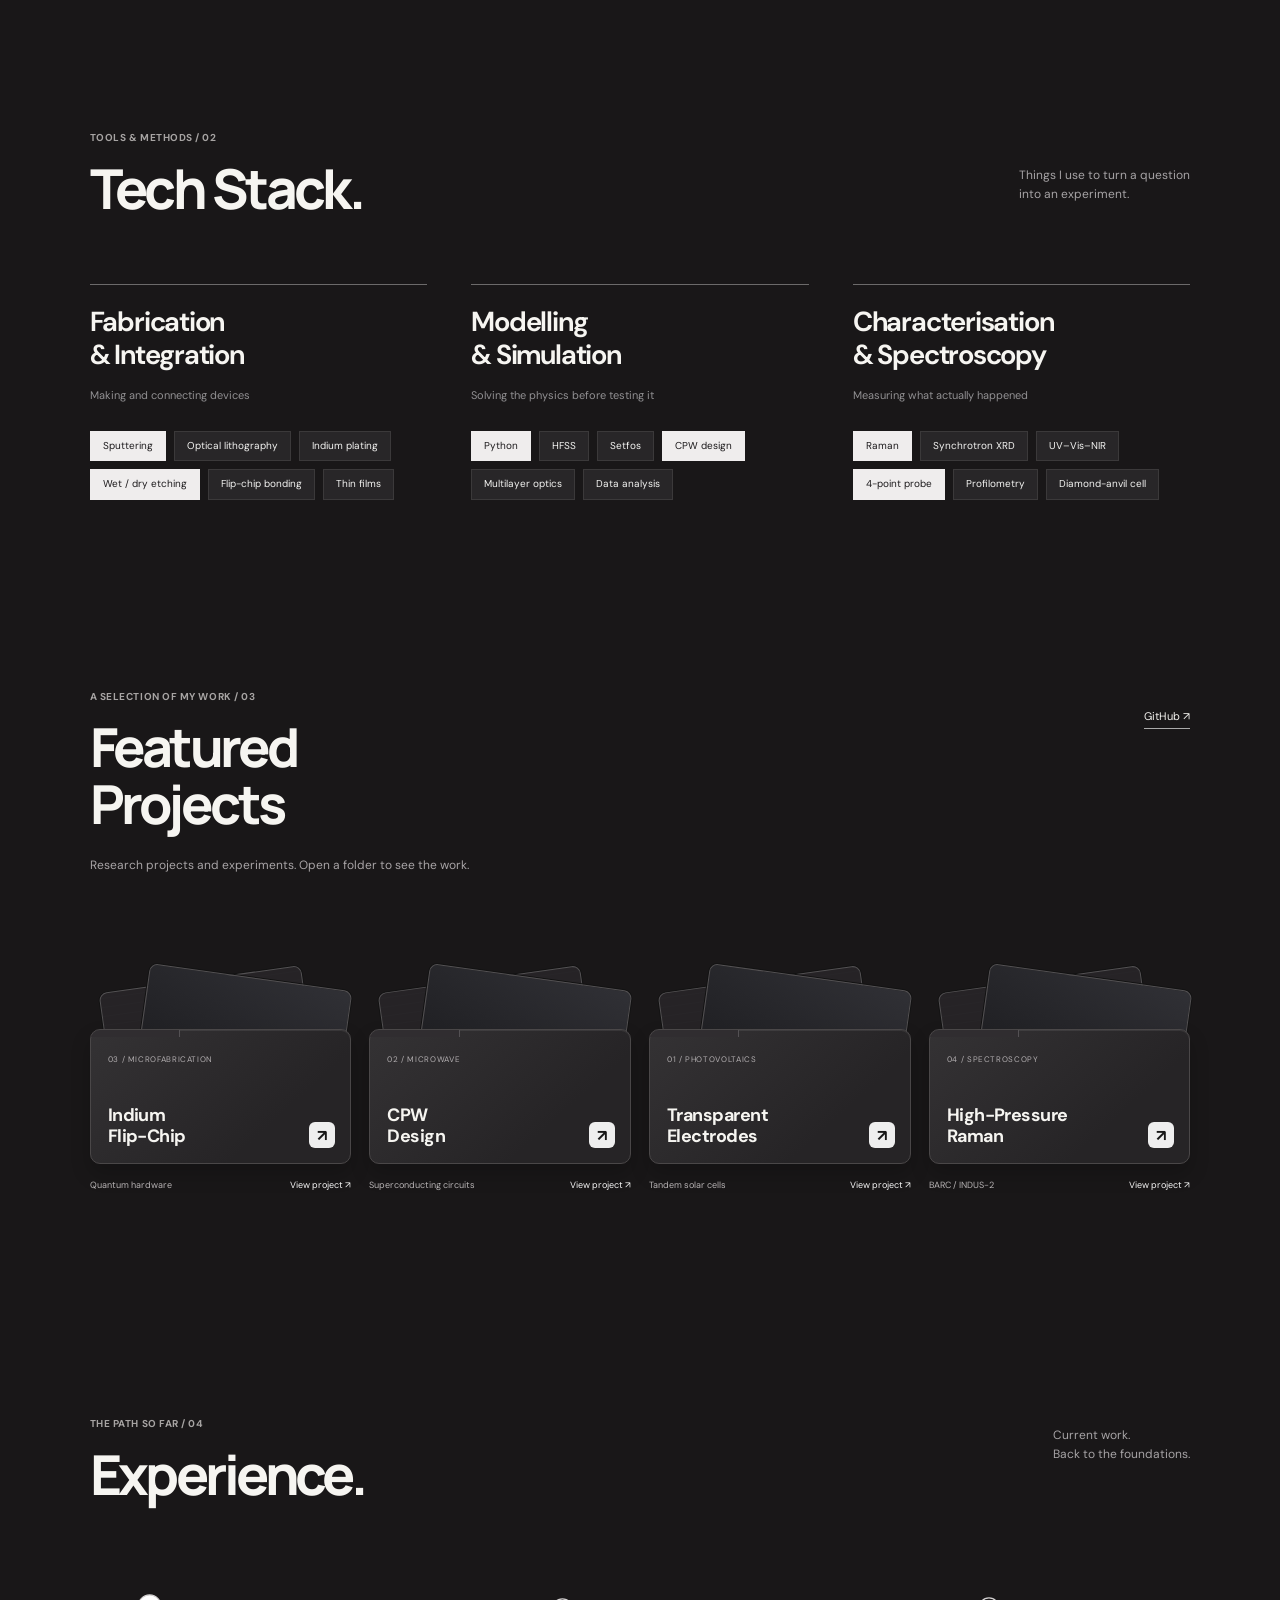
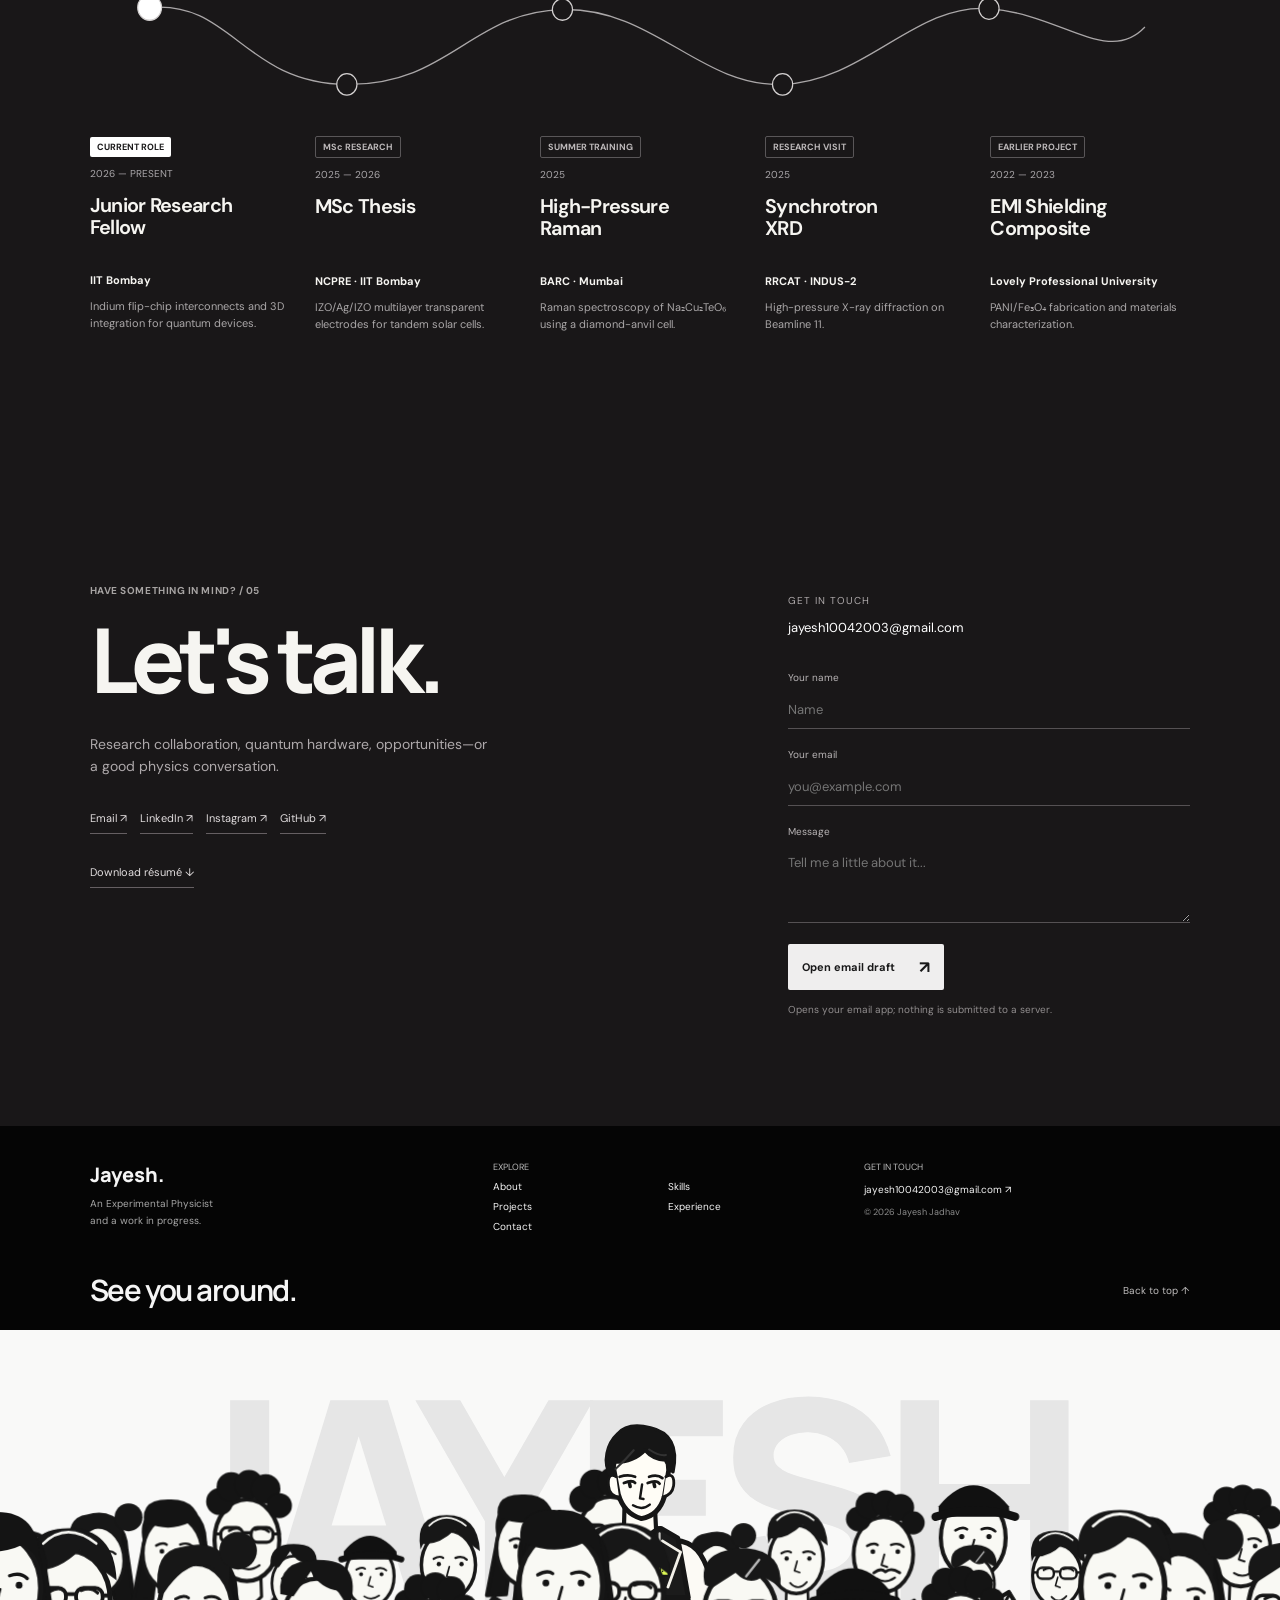
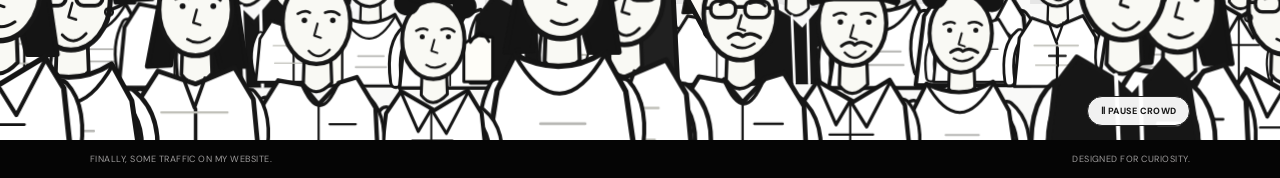
==== commit 288ea683: "Rebuild alternative portfolio to match reference video design" ====
--- a/index.html
+++ b/index.html
@@ -1,176 +1,104 @@
 <!doctype html>
 <html lang="en">
 <head>
-  <meta charset="utf-8">
-  <meta name="viewport" content="width=device-width,initial-scale=1,viewport-fit=cover">
-  <meta name="theme-color" content="#101010">
-  <meta name="description" content="Jayesh Jadhav — experimental physicist at IIT Bombay working on quantum-hardware fabrication, indium flip-chip interconnects, and thin-film optics.">
-  <meta property="og:type" content="website">
-  <meta property="og:title" content="Jayesh Jadhav — Physics in the details">
-  <meta property="og:description" content="Experiments, materials, little discoveries, and the occasional crowded footer.">
-  <title>Jayesh Jadhav — Physics in the details</title>
-  <link rel="preconnect" href="https://fonts.googleapis.com">
-  <link rel="preconnect" href="https://fonts.gstatic.com" crossorigin>
-  <link href="https://fonts.googleapis.com/css2?family=DM+Sans:wght@400;500;600;700&family=Space+Grotesk:wght@400;500;600;700&display=swap" rel="stylesheet">
-  <link rel="icon" href="assets/favicon.svg" type="image/svg+xml">
-  <link rel="stylesheet" href="styles.css">
-  
+<meta charset="utf-8">
+<meta name="viewport" content="width=device-width,initial-scale=1,viewport-fit=cover">
+<meta name="theme-color" content="#191718">
+<meta name="description" content="Jayesh Jadhav — experimental physicist at IIT Bombay. Quantum hardware, nanofabrication, thin-film optics and high-pressure spectroscopy.">
+<meta property="og:title" content="Jayesh Jadhav | Experimental Physicist">
+<meta property="og:description" content="A look at what happens between materials, devices and physics.">
+<title>Jayesh Jadhav — Experimental Physicist</title>
+<link rel="icon" type="image/svg+xml" href="assets/favicon.svg">
+<link rel="preconnect" href="https://fonts.googleapis.com">
+<link rel="preconnect" href="https://fonts.gstatic.com" crossorigin>
+<link href="https://fonts.googleapis.com/css2?family=DM+Sans:wght@400;500;600;700&family=Manrope:wght@400;500;600;700;800&display=swap" rel="stylesheet">
+<link rel="stylesheet" href="styles.css">
+<script src="script.js" defer></script>
 </head>
 <body>
-  <a class="skip-link" href="#work">Skip to research</a>
-  <header class="site-header" id="top">
-    <a href="#top" class="wordmark" aria-label="Jayesh Jadhav, home">jayesh<span>.</span><small>THE VERY SMALL DEPARTMENT</small></a>
-    <nav class="site-nav" aria-label="Primary navigation">
-      <a href="#work">Work <span>01</span></a>
-      <a href="#practice">Practice <span>02</span></a>
-      <a href="#about">About <span>03</span></a>
-      <a href="#contact">Hello <span>04</span></a>
-    </nav>
-    <a class="nav-cv" href="assets/Jayesh_Jadhav_Resume.pdf" download="Jayesh_Jadhav_Resume.pdf">Résumé <span aria-hidden="true">↗</span></a>
-  </header>
+<a class="skip" href="#about">Skip to content</a>
+<header class="floating-nav" aria-label="Site navigation">
+  <a class="nav-brand" href="#top" aria-label="Jayesh, home">Jayesh<span class="brand-punct">.</span></a>
+  <button class="theme-button" id="theme-button" type="button" aria-label="Toggle background contrast" title="Change contrast">☼</button>
+  <button class="menu-toggle" id="menu-toggle" aria-expanded="false" aria-controls="floating-menu" type="button" aria-label="Open menu"><span>•••</span></button>
+  <nav class="menu-panel" id="floating-menu" hidden>
+   <a href="#about">01 / About</a><a href="#skills">02 / Skills</a><a href="#projects">03 / Projects</a><a href="#experience">04 / Experience</a><a href="#contact">05 / Contact</a>
+   <a href="assets/Jayesh_Jadhav_Resume.pdf" download>Download résumé ↗</a>
+  </nav>
+</header>
 
-  <main>
-    <section class="hero" aria-label="Introduction">
-      <div class="hero-index" aria-hidden="true">01 / A SMALL INTRODUCTION <span>↙</span></div>
-      <div class="hero-inner">
-        <div class="hero-copy">
-          <div class="hero-brow"><span class="signal-dot"></span> EXPERIMENTAL PHYSICIST <span class="hero-brow-rule"></span> IIT BOMBAY</div>
-          <h1>Physics<br>is in the<br><span class="outline-word">details<span class="dot-accent">.</span></span></h1>
-          <div class="hero-under">
-            <p>Hi, I'm Jayesh. I work with tiny structures, imperfect materials and the interesting things that happen between them.</p>
-            <a class="round-link" href="#work">Explore my work <span aria-hidden="true">↘</span></a>
-          </div>
-        </div>
-        <div class="hero-poster">
-          <img src="assets/indium.webp" alt="Conceptual visualization of an array of metallic indium micro-bumps" width="1400" height="788" fetchpriority="high">
-          <div class="hero-poster-line"><span>01 / MICRO-SCALE WORLDS</span><span>NOT A MICROGRAPH</span></div>
-          <div class="hero-poster-cross" aria-hidden="true">✳</div>
-        </div>
-      </div>
-      <div class="hero-bottom">
-        <span>JUNIOR RESEARCH FELLOW <i>—</i> 2026 / NOW</span>
-        <span class="hero-ticker">RESEARCH. <span>MAKE.</span> REPEAT.</span>
-        <a href="#work">SCROLL TO THE WORK <span aria-hidden="true">↓</span></a>
-      </div>
-    </section>
+<main>
+<section class="hero" id="top" aria-labelledby="hero-title">
+ <div class="code-back" aria-hidden="true"><div class="code-col">// materials.py<br>def prepare_surface(substrate):<br>&nbsp;&nbsp;return clean(substrate)<br><br>j = electrodeposit(indium)<br>interface = thinfilm('TiN')<br>frequency = 4.0e9<br><br># Quantum hardware<br>if signal_loss &lt; target:<br>&nbsp;&nbsp;integrate(chip, interposer)<br><br>ψ = H |0⟩<br>transmission = interference(n,k,d)</div><div class="code-col">from quantum import circuit<br>import numpy as np<br>class ThinFilm:<br>&nbsp;&nbsp;def __init__(self,n,k,d):<br>&nbsp;&nbsp;&nbsp;&nbsp;self.layers = [n,k,d]<br><br>def cpw_mode(Z0=50):<br>&nbsp;&nbsp;return solve(fields)<br><br># measurement ∙ laboratory<br>data = raman(pressure=10e9)<br>response = spectroscopy(data)<br>signal = probe(wafer)</div><div class="code-col"># fabrication / device integration<br>cleanroom.workflow(<br>&nbsp;&nbsp;photoresist='AZ',<br>&nbsp;&nbsp;etch='dry',<br>&nbsp;&nbsp;metallization='sputter'<br>)<br>for step in wafer_process:<br>&nbsp;&nbsp;measure(step)<br><br>J_sc = q * integrate(flux)<br>Q_i = omega*L/R<br>return material_response</div></div>
+ <div class="hero-center">
+  <h1 id="hero-title"><span class="hero-line"><span class="terminal-bracket" aria-hidden="true">&lt;</span>EXPERIMENTAL</span><span class="hero-line hero-line--second">PHYSICIST<span class="terminal-bracket terminal-bracket--end" aria-hidden="true">/&gt;</span></span></h1>
+  <div class="portrait hero-portrait" aria-label="Symbolic illustrated portrait of a researcher"><img src="assets/avatar.svg" alt="Illustrated researcher in dark clothing; symbolic artwork, not a photographic likeness" width="260" height="470"></div>
+ </div>
+ <div class="hero-footer"><span>© <span class="year">2026</span></span><span class="hero-note">{{ QUANTUM HARDWARE &amp; SMALL STRUCTURES }}</span></div>
+ <a href="#about" class="down-cue" aria-label="Scroll to introduction">↓</a>
+</section>
 
-    <section class="work section-shell" id="work" aria-labelledby="work-heading">
-      <div class="section-topline reveal"><span class="section-kicker">01 / SELECTED RESEARCH</span><span>WHAT I SPEND MY DAYS ON</span></div>
-      <div class="section-title-row reveal"><h2 id="work-heading">Making <em>things</em><br>work.</h2><p>Mostly in the cleanroom, sometimes in simulation, and often somewhere between the two.</p></div>
+<section class="intro section" id="about">
+ <div class="intro-inner">
+  <div class="intro-left reveal"><p class="tiny-label">INTRODUCTION / 01</p><h2>Hi, I'm<br>Jayesh.</h2><h3>Experimental Physicist<br>&amp; Junior Research Fellow.</h3><div class="intro-affiliation">Currently at<br><strong>IIT Bombay · Mumbai</strong></div></div>
+  <div class="portrait intro-portrait reveal"><img src="assets/avatar.svg" alt="Original illustration representing Jayesh, not a likeness" width="260" height="470"></div>
+  <div class="intro-right reveal"><p>I work at the intersection of <strong>materials and quantum hardware</strong>—making tiny structures, studying interfaces, and asking why a device behaves the way it does.</p><p class="muted-small">I grew up near hills in a village, and I still like finding reasons to get outside.</p><a href="#projects" class="white-button">Explore research <span>↗</span></a></div>
+ </div>
+ <div class="interest-line"><span>INTERESTS</span><span>Fabrication</span><span>Microwaves</span><span>Photography</span><span>Trekking</span></div>
+</section>
 
-      <article class="research-card reveal" id="quantum-work">
-        <div class="research-image research-image--quantum">
-          <img src="assets/indium.webp" alt="Artistic representation of a dense indium micro-bump array" width="1400" height="788" loading="lazy">
-          <span class="image-index">FIG. 01 / CONCEPT VISUAL</span>
-          <span class="image-stamp">QUANTUM<br>HARDWARE</span>
-        </div>
-        <div class="research-copy">
-          <div class="card-upper"><span>01 / CURRENT WORK</span><span>2026 — PRESENT</span></div>
-          <h3>Joining quantum chips, <span>one tiny bump at a time.</span></h3>
-          <p class="card-subtitle">Indium micro-bump interconnects for flip-chip and 3D integration of superconducting quantum devices.</p>
-          <div class="explain"><span>IN PLAIN ENGLISH</span><p>Quantum chips need reliable connections to other chips. I work on the microscopic metal bumps that bring those chips together.</p></div>
-          <details class="technical"><summary>What goes into it? <span aria-hidden="true">+</span></summary><p>Indium electrodeposition, seed-layer interfaces, lithography, thin-film processing, and microwave-aware integration. I also explore TiN coplanar waveguides and surface-impedance modelling in HFSS.</p></details>
-          <div class="card-meta"><span>JRF · IIT BOMBAY</span><span>DR. VEERESH DESHPANDE</span></div>
-        </div>
-      </article>
+<section class="skills section" id="skills">
+ <div class="section-row reveal"><div><span class="tiny-label">TOOLS &amp; METHODS / 02</span><h2>Tech Stack.</h2></div><p>Things I use to turn a question<br>into an experiment.</p></div>
+ <div class="skill-grid">
+  <article class="skill-column reveal"><div class="skill-rule"></div><h3>Fabrication<br>&amp; Integration</h3><p>Making and connecting devices</p><div class="chips"><span>Sputtering</span><span>Optical lithography</span><span>Indium plating</span><span>Wet / dry etching</span><span>Flip-chip bonding</span><span>Thin films</span></div></article>
+  <article class="skill-column reveal"><div class="skill-rule"></div><h3>Modelling<br>&amp; Simulation</h3><p>Solving the physics before testing it</p><div class="chips"><span>Python</span><span>HFSS</span><span>Setfos</span><span>CPW design</span><span>Multilayer optics</span><span>Data analysis</span></div></article>
+  <article class="skill-column reveal"><div class="skill-rule"></div><h3>Characterisation<br>&amp; Spectroscopy</h3><p>Measuring what actually happened</p><div class="chips"><span>Raman</span><span>Synchrotron XRD</span><span>UV–Vis–NIR</span><span>4-point probe</span><span>Profilometry</span><span>Diamond-anvil cell</span></div></article>
+ </div>
+</section>
 
-      <article class="research-card research-card--reverse reveal">
-        <div class="research-image research-image--solar">
-          <img src="assets/optics.webp" alt="Artistic depiction of iridescent multilayer optical films on a dark surface" width="1400" height="933" loading="lazy">
-          <span class="image-index">FIG. 02 / CONCEPT VISUAL</span>
-          <span class="image-stamp">LIGHT &<br>MATERIALS</span>
-        </div>
-        <div class="research-copy">
-          <div class="card-upper"><span>02 / MSc THESIS</span><span>2025 — 2026</span></div>
-          <h3>More sunlight in. <span>Less energy lost.</span></h3>
-          <p class="card-subtitle">IZO/Ag/IZO multilayer transparent conducting electrodes for tandem solar cells.</p>
-          <div class="explain"><span>IN PLAIN ENGLISH</span><p>A solar cell's transparent electrode needs to carry electricity without blocking sunlight. I investigated ultra-thin layers that improve that balance.</p></div>
-          <details class="technical"><summary>The actual physics <span aria-hidden="true">+</span></summary><p>Optical interference and admittance matching in sputtered IZO/Ag/IZO stacks, evaluated with Setfos and characterization. In the studied 300–800 nm range, the modelled mean transmittance improved from 78.7% to 85.2%.</p></details>
-          <div class="card-meta"><span>NCPRE · IIT BOMBAY</span><span>DR. DINESH KABRA</span></div>
-        </div>
-      </article>
+<section class="projects section" id="projects">
+ <div class="section-row reveal"><div><span class="tiny-label">A SELECTION OF MY WORK / 03</span><h2>Featured<br>Projects</h2><p class="section-help">Research projects and experiments. Open a folder to see the work.</p></div><a href="https://github.com/jayeshofphysics" target="_blank" rel="noopener noreferrer" class="small-external">GitHub ↗</a></div>
+ <div class="folder-grid">
+   <button class="folder-item reveal" type="button" data-project="indium" aria-label="Open indium flip-chip research"><span class="folder-stack"><span class="folder-file file-a"></span><span class="folder-file file-b"></span><span class="folder-face"><span class="folder-mini">03 / MICROFABRICATION</span><strong>Indium<br>Flip-Chip</strong><span class="folder-arrow">↗</span></span></span><span class="folder-meta">Quantum hardware <span>View project ↗</span></span></button>
+   <button class="folder-item reveal" type="button" data-project="cpw" aria-label="Open microwave and CPW research"><span class="folder-stack"><span class="folder-file file-a"></span><span class="folder-file file-b"></span><span class="folder-face"><span class="folder-mini">02 / MICROWAVE</span><strong>CPW<br>Design</strong><span class="folder-arrow">↗</span></span></span><span class="folder-meta">Superconducting circuits <span>View project ↗</span></span></button>
+   <button class="folder-item reveal" type="button" data-project="optics" aria-label="Open IZO Ag IZO optics research"><span class="folder-stack"><span class="folder-file file-a"></span><span class="folder-file file-b"></span><span class="folder-face"><span class="folder-mini">01 / PHOTOVOLTAICS</span><strong>Transparent<br>Electrodes</strong><span class="folder-arrow">↗</span></span></span><span class="folder-meta">Tandem solar cells <span>View project ↗</span></span></button>
+   <button class="folder-item reveal" type="button" data-project="raman" aria-label="Open high pressure spectroscopy project"><span class="folder-stack"><span class="folder-file file-a"></span><span class="folder-file file-b"></span><span class="folder-face"><span class="folder-mini">04 / SPECTROSCOPY</span><strong>High-Pressure<br>Raman</strong><span class="folder-arrow">↗</span></span></span><span class="folder-meta">BARC / INDUS-2 <span>View project ↗</span></span></button>
+ </div>
+</section>
 
-      <article class="research-card reveal">
-        <div class="research-image research-image--raman">
-          <img src="assets/raman.svg" alt="Illustrative Raman-like spectrum with three sharp peaks; not measured experimental data" width="1200" height="880" loading="lazy">
-          <span class="image-index">FIG. 03 / ILLUSTRATIVE SPECTRUM</span>
-          <span class="image-stamp">MATTER<br>UNDER PRESSURE</span>
-        </div>
-        <div class="research-copy">
-          <div class="card-upper"><span>03 / EARLIER RESEARCH</span><span>2025</span></div>
-          <h3>What happens when <span>materials are squeezed?</span></h3>
-          <p class="card-subtitle">High-pressure Raman spectroscopy at BARC, and synchrotron X-ray diffraction at INDUS-2.</p>
-          <div class="explain"><span>IN PLAIN ENGLISH</span><p>Pressure changes how atoms vibrate and arrange themselves. Light and intense X-rays let us investigate those changes.</p></div>
-          <details class="technical"><summary>More detail <span aria-hidden="true">+</span></summary><p>Pressure-dependent Raman study of Na₂Cu₂TeO₆ using a diamond-anvil cell up to approximately 10 GPa, with related high-pressure XRD experiments at INDUS-2 Beamline 11, RRCAT.</p></details>
-          <div class="card-meta"><span>BARC · RRCAT</span><span>SPECTROSCOPY / XRD</span></div>
-        </div>
-      </article>
-      <p class="work-after reveal">THREE DIFFERENT PROJECTS. ONE RECURRING QUESTION: <strong>WHAT IS THE MATERIAL ACTUALLY DOING?</strong></p>
-    </section>
+<section class="experience section" id="experience">
+ <div class="section-row reveal"><div><span class="tiny-label">THE PATH SO FAR / 04</span><h2>Experience.</h2></div><p>Current work.<br>Back to the foundations.</p></div>
+ <div class="timeline reveal">
+  <svg class="timeline-wave" viewBox="0 0 1200 180" preserveAspectRatio="none" aria-hidden="true"><path d="M65 50 C154 42 168 128 280 129 S415 54 515 52 S665 132 755 129 S900 45 980 51 S1110 110 1150 70"/><g><circle cx="65" cy="50" r="13"/><circle cx="280" cy="129" r="11"/><circle cx="515" cy="52" r="11"/><circle cx="755" cy="129" r="11"/><circle cx="980" cy="51" r="11"/></g></svg>
+  <div class="timeline-grid">
+   <article class="timeline-item"><span class="timeline-tag">CURRENT ROLE</span><small>2026 — PRESENT</small><h3>Junior Research<br>Fellow</h3><strong>IIT Bombay</strong><p>Indium flip-chip interconnects and 3D integration for quantum devices.</p></article>
+   <article class="timeline-item"><span class="timeline-tag">MSc RESEARCH</span><small>2025 — 2026</small><h3>MSc Thesis</h3><strong>NCPRE · IIT Bombay</strong><p>IZO/Ag/IZO multilayer transparent electrodes for tandem solar cells.</p></article>
+   <article class="timeline-item"><span class="timeline-tag">SUMMER TRAINING</span><small>2025</small><h3>High-Pressure<br>Raman</h3><strong>BARC · Mumbai</strong><p>Raman spectroscopy of Na₂Cu₂TeO₆ using a diamond-anvil cell.</p></article>
+   <article class="timeline-item"><span class="timeline-tag">RESEARCH VISIT</span><small>2025</small><h3>Synchrotron<br>XRD</h3><strong>RRCAT · INDUS-2</strong><p>High-pressure X-ray diffraction on Beamline 11.</p></article>
+   <article class="timeline-item"><span class="timeline-tag">EARLIER PROJECT</span><small>2022 — 2023</small><h3>EMI Shielding<br>Composite</h3><strong>Lovely Professional University</strong><p>PANI/Fe₃O₄ fabrication and materials characterization.</p></article>
+  </div>
+ </div>
+</section>
 
-    <section class="practice section-shell" id="practice" aria-labelledby="practice-heading">
-      <div class="section-topline reveal"><span class="section-kicker">02 / THE PRACTICE</span><span>TOOLS ARE ONLY AS GOOD AS THE QUESTIONS</span></div>
-      <div class="practice-layout">
-        <div class="practice-heading reveal"><h2 id="practice-heading">A little bit<br>of <i>everything.</i></h2><p>From making a thin film to understanding its response — the fun is figuring out where the experiment and the model disagree.</p></div>
-        <div class="practice-list reveal">
-          <div class="practice-row"><span>01 / MAKE</span><strong>Sputtering, lithography, evaporation, electrodeposition, etching</strong><span class="practice-icon" aria-hidden="true">✳</span></div>
-          <div class="practice-row"><span>02 / MEASURE</span><strong>Raman, XRD, UV–Vis–NIR, four-point probe, profilometry</strong><span class="practice-icon" aria-hidden="true">⌁</span></div>
-          <div class="practice-row"><span>03 / MODEL</span><strong>Python, Setfos, HFSS, thin-film optics & CPW structures</strong><span class="practice-icon" aria-hidden="true">↝</span></div>
-          <div class="practice-row"><span>04 / CONNECT</span><strong>Flip-chip bonding, 3D integration, experimental design</strong><span class="practice-icon" aria-hidden="true">⊹</span></div>
-        </div>
-      </div>
-    </section>
+<section class="contact section" id="contact">
+ <div class="contact-grid">
+  <div class="contact-intro reveal"><span class="tiny-label">HAVE SOMETHING IN MIND? / 05</span><h2>Let's talk.</h2><p>Research collaboration, quantum hardware, opportunities—or a good physics conversation.</p><div class="social-line"><a href="mailto:jayesh10042003@gmail.com">Email ↗</a><a href="https://www.linkedin.com/in/jayeshjadhaviitbphysics/" target="_blank" rel="noopener noreferrer">LinkedIn ↗</a><a href="https://www.instagram.com/jayesh10042003/" target="_blank" rel="noopener noreferrer">Instagram ↗</a><a href="https://github.com/jayeshofphysics" target="_blank" rel="noopener noreferrer">GitHub ↗</a></div><a class="resume-inline" href="assets/Jayesh_Jadhav_Resume.pdf" download>Download résumé ↓</a></div>
+  <div class="contact-right reveal"><div class="contact-label">GET IN TOUCH</div><p class="contact-email">jayesh10042003@gmail.com</p><form id="contact-form"><label for="sender-name">Your name</label><input id="sender-name" name="name" autocomplete="name" placeholder="Name" required maxlength="90"><label for="sender-email">Your email</label><input id="sender-email" type="email" name="email" autocomplete="email" placeholder="you@example.com" required><label for="sender-message">Message</label><textarea id="sender-message" name="message" rows="3" maxlength="1200" placeholder="Tell me a little about it..." required></textarea><button class="send-button" type="submit">Open email draft <span aria-hidden="true">↗</span></button><p class="form-note">Opens your email app; nothing is submitted to a server.</p></form></div>
+ </div>
+</section>
+</main>
 
-    <section class="about section-shell" id="about" aria-labelledby="about-heading">
-      <div class="section-topline reveal"><span class="section-kicker">03 / NOT ALWAYS IN THE LAB</span><span>THERE IS A PERSON BEHIND THE PROCESSES</span></div>
-      <div class="about-grid">
-        <div class="about-main reveal">
-          <h2 id="about-heading">A little<br><em>about me.</em></h2>
-          <p>I grew up in a village surrounded by hills. That probably explains why I feel at home outdoors and why I like looking closely at the world.</p>
-          <p>These days I'm an experimental physicist at IIT Bombay. Physics takes up a fair bit of my time, but thankfully not all of it.</p>
-          <div class="hobby-line"><span>WHEN I'M NOT IN THE LAB</span><div><span>Photography</span><span>Swimming & trekking</span><span>Drawing & graphic design</span><span>Reading</span></div></div>
-        </div>
-        <div class="about-landscape reveal" role="img" aria-label="Minimal line-art illustration of the hills around a village">
-          <div class="landscape-note"><span>FIG. 04</span><span>WHERE CURIOSITY STARTED</span></div>
-          <svg viewBox="0 0 700 560" preserveAspectRatio="xMidYMid slice" aria-hidden="true">
-            <defs><linearGradient id="sky" x1="0" y1="0" x2="0" y2="1"><stop stop-color="#e7e8dd"/><stop offset="1" stop-color="#f5f4eb"/></linearGradient></defs>
-            <rect width="700" height="560" fill="url(#sky)"/>
-            <circle cx="524" cy="126" r="63" fill="#d6dfbf" stroke="#272727" stroke-width="1.6"/>
-            <path d="M-60 346Q80 190 197 280T417 208Q562 83 778 325V560H-60Z" fill="#d8ddd0" stroke="#272727" stroke-width="2.1"/>
-            <path d="M-60 400Q98 282 227 344T478 304Q610 239 760 398V560H-60Z" fill="#aebca6" stroke="#242424" stroke-width="2.2"/>
-            <path d="M-60 454Q95 346 205 436T443 400Q587 347 769 454V560H-60Z" fill="#7e947a" stroke="#242424" stroke-width="2.4"/>
-            <path d="M-60 512Q112 458 263 520T585 482Q684 467 770 510V580H-60Z" fill="#314b3c" stroke="#202020" stroke-width="2.4"/>
-            <path d="M122 460V425L148 402 177 425V466M132 459V439H151V459" fill="#f1f0e7" stroke="#242424" stroke-width="3"/><path d="M120 426L148 402 179 427" stroke="#242424" stroke-width="3"/>
-            <path d="M276 471V427L308 402 339 427V482M289 480V451H312V480" fill="#eceadd" stroke="#242424" stroke-width="3"/>
-            <path d="M267 430L308 394 348 429" stroke="#242424" stroke-width="3"/>
-            <path d="M520 474V420L551 398 583 420V478M543 470V445H562V475" fill="#eeeade" stroke="#242424" stroke-width="3"/><path d="M509 420L551 390 592 422" stroke="#242424" stroke-width="3"/>
-            <g stroke="#242424" stroke-width="3" stroke-linecap="round"><path d="M93 481V425M93 438l-12-22M93 445l16-25M651 478V414M651 435l-13-20M651 439l16-25"/></g>
-          </svg>
-          <span class="landscape-caption">HILLS / HOME / SOMEWHERE TO RETURN TO</span>
-        </div>
-      </div>
-    </section>
-  </main>
+<footer id="footer">
+ <div class="footer-top">
+  <div><strong>Jayesh.</strong><p>An Experimental Physicist<br>and a work in progress.</p></div>
+  <nav aria-label="Footer navigation"><span>EXPLORE</span><a href="#about">About</a><a href="#skills">Skills</a><a href="#projects">Projects</a><a href="#experience">Experience</a><a href="#contact">Contact</a></nav>
+  <div><span>GET IN TOUCH</span><a class="footer-email" href="mailto:jayesh10042003@gmail.com">jayesh10042003@gmail.com ↗</a><small>© <span class="year">2026</span> Jayesh Jadhav</small></div>
+ </div>
+ <div class="footer-titleline"><strong>See you around.</strong><a href="#top">Back to top ↑</a></div>
+ <div class="crowd-scene" id="crowd-scene" aria-label="A stationary illustrated researcher surrounded by walking cartoon people"><div class="crowd-name" aria-hidden="true">JAYESH<span>.</span></div><div class="crowd-track crowd-track--rear" id="crowd-rear" aria-hidden="true"></div><div class="crowd-central"><img src="assets/avatar.svg" alt="Symbolic illustration of a researcher standing in the crowd, not a photographic likeness" width="260" height="470"></div><div class="crowd-track crowd-track--front" id="crowd-front" aria-hidden="true"></div><button type="button" class="crowd-toggle" id="crowd-toggle" aria-pressed="false" aria-label="Pause moving crowd">Ⅱ PAUSE CROWD</button></div>
+ <div class="footer-end"><span>FINALLY, SOME TRAFFIC ON MY WEBSITE.</span><span>DESIGNED FOR CURIOSITY.</span></div>
+</footer>
 
-  <footer class="end" id="contact">
-    <div class="footer-black">
-      <div class="footer-navline"><span>JAYESH JADHAV / EXPERIMENTAL PHYSICIST</span><span>04 / THE END (SORT OF)</span></div>
-      <div class="footer-columns">
-        <div><span class="footer-label">YOU'VE MADE IT THIS FAR</span><h2>See you<br><em>around.</em></h2></div>
-        <div class="footer-small"><span class="footer-label">EXPLORE</span><a href="#work">Research <b>↗</b></a><a href="#practice">Practice <b>↗</b></a><a href="#about">About <b>↗</b></a></div>
-        <div class="footer-small footer-contact"><span class="footer-label">SAY HELLO</span><a href="mailto:jayesh10042003@gmail.com">Email <b>↗</b></a><a href="https://www.linkedin.com/in/jayeshjadhaviitbphysics/" target="_blank" rel="noopener noreferrer">LinkedIn <b>↗</b></a><a href="https://www.instagram.com/jayesh10042003/" target="_blank" rel="noopener noreferrer">Instagram <b>↗</b></a><a href="https://github.com/jayeshofphysics" target="_blank" rel="noopener noreferrer">GitHub <b>↗</b></a></div>
-      </div>
-      <div class="footer-bottomline"><span>THANKS FOR STOPPING BY.</span><a href="#top">BACK TO TOP <span aria-hidden="true">↗</span></a></div>
-    </div>
-    <div class="crowd-scene" id="crowd-scene" aria-label="An illustrated researcher standing among two layers of passing cartoon pedestrians">
-      <div class="crowd-name" aria-hidden="true">JAYESH<span>.</span></div>
-      <div class="crowd-hills" aria-hidden="true"></div>
-      <div class="crowd-track crowd-track--rear" id="crowd-rear" aria-hidden="true"></div>
-      <div class="crowd-central"><img src="assets/avatar.svg" width="260" height="470" alt="Original black-and-white illustration of a researcher in dark clothing, standing in the crowd"></div>
-      <div class="crowd-track crowd-track--front" id="crowd-front" aria-hidden="true"></div>
-      <button type="button" class="crowd-toggle" id="crowd-toggle" aria-pressed="false" aria-label="Pause moving crowd"><span class="crowd-pause-icon" aria-hidden="true">Ⅱ</span> PAUSE CROWD</button>
-    </div>
-    <div class="end-strip"><span>© <span id="year">2026</span> JAYESH JADHAV</span><span>FINALLY, SOME TRAFFIC ON MY WEBSITE.</span><span>BUILT WITH A LITTLE CURIOSITY <span aria-hidden="true">✳</span></span></div>
-  </footer>
-<script defer src="script.js"></script></body>
-</html>+<dialog id="project-dialog" class="project-dialog" aria-labelledby="dialog-title"><form method="dialog"><button class="dialog-close" type="submit" aria-label="Close project">×</button></form><div class="dialog-index" id="dialog-index">PROJECT / 01</div><h2 id="dialog-title"></h2><p class="dialog-intro" id="dialog-summary"></p><div class="dialog-body"><div class="dialog-visual" id="dialog-visual"></div><div class="dialog-text"><span class="tiny-label">THE BIG IDEA</span><p id="dialog-plain"></p><span class="tiny-label">UNDER THE HOOD</span><p id="dialog-technical"></p><span class="tiny-label">TOOLS &amp; METHODS</span><div class="dialog-tags" id="dialog-tags"></div></div></div></dialog>
+</body>
+</html>
--- a/styles.css
+++ b/styles.css
@@ -1,25 +1,41 @@
-
-:root{--black:#111210;--deep:#171816;--ink:#f5f4ee;--muted:#a2a49d;--line:#3a3c38;--acid:#dfff66;--paper:#f3f2ec;--paperink:#151713;--radius:3px;--pad:clamp(22px,5.2vw,96px)}
-*,*::before,*::after{box-sizing:border-box}html{scroll-behavior:smooth;scroll-padding-top:88px}body{margin:0;background:var(--black);color:var(--ink);font:400 16px/1.5 'DM Sans',Arial,sans-serif;-webkit-font-smoothing:antialiased;text-rendering:optimizeLegibility}body:not(.loaded) .reveal{opacity:1;transform:none}img{display:block;max-width:100%}a{color:inherit;text-decoration:none}button{font:inherit}h1,h2,h3,p{margin:0}h1,h2,h3{font-family:'Space Grotesk',Arial,sans-serif;letter-spacing:-.07em}a:focus-visible,button:focus-visible,summary:focus-visible{outline:3px solid var(--acid);outline-offset:5px}.skip-link{position:fixed;left:12px;top:-50px;background:var(--acid);color:#111;padding:8px 12px;z-index:500}.skip-link:focus{top:12px}::selection{background:var(--acid);color:var(--black)}
-.site-header{height:80px;padding:0 var(--pad);display:grid;grid-template-columns:1fr auto 1fr;align-items:center;gap:26px;border-bottom:1px solid #353832;background:rgba(17,18,16,.98);position:sticky;top:0;z-index:10}.wordmark{font-family:'Space Grotesk',sans-serif;font-weight:700;font-size:25px;line-height:1;letter-spacing:-.085em;display:block;width:max-content}.wordmark>span{color:var(--acid)}.wordmark small{display:block;font:700 8px/1.4 'DM Sans',sans-serif;letter-spacing:.14em;color:#9d9e99;margin-top:4px}.site-nav{display:flex;gap:5px;border:1px solid #363934;border-radius:50px;padding:5px}.site-nav a{padding:8px 12px;border-radius:40px;font-size:12px;font-weight:600;transition:background .22s,color .22s;white-space:nowrap}.site-nav a:hover,.site-nav a.is-active{background:var(--ink);color:var(--black)}.site-nav a span{font:600 8px 'DM Sans',sans-serif;margin-left:5px;opacity:.52}.nav-cv{justify-self:end;font-weight:700;font-size:12px;display:inline-flex;align-items:center;gap:15px;border-bottom:1px solid #747670;padding-bottom:5px}.nav-cv span{font-size:18px;transition:transform .2s}.nav-cv:hover span{transform:translate(2px,-2px)}
-/* HERO */
-.hero{padding:32px var(--pad) 0;min-height:min(850px,calc(100svh - 80px));display:flex;flex-direction:column;position:relative;overflow:hidden}.hero-index{font-size:10px;letter-spacing:.13em;color:#9da099;display:flex;align-items:center;justify-content:space-between;max-width:580px}.hero-index span{font-size:20px;color:var(--acid)}.hero-inner{display:grid;grid-template-columns:minmax(0,1.32fr) minmax(0,.84fr);gap:clamp(30px,4vw,77px);align-items:center;flex:1;min-height:620px}.hero-copy{position:relative;z-index:1;min-width:0;padding:30px 0 44px}.hero-brow{font-size:10px;font-weight:700;letter-spacing:.12em;display:flex;align-items:center;gap:12px;color:#b8bab3;white-space:nowrap}.signal-dot{width:9px;height:9px;display:inline-block;border-radius:50%;background:var(--acid);box-shadow:0 0 0 6px #dfff661a;animation:signal-pulse 3s ease-in-out infinite}.hero-brow-rule{height:1px;width:clamp(14px,3vw,40px);background:#595a56}.hero h1{font-size:clamp(75px,8.15vw,150px);font-weight:700;line-height:.93;margin:27px 0 39px;letter-spacing:-.088em;white-space:nowrap}.hero h1 .outline-word{color:transparent;-webkit-text-stroke:1.6px #f5f4ee;position:relative}.dot-accent{color:var(--acid);-webkit-text-stroke:0}.hero-under{max-width:580px;display:flex;justify-content:space-between;align-items:flex-end;gap:18px;border-top:1px solid #494b45;padding-top:22px}.hero-under p{max-width:300px;font-size:14px;color:#a9aba3;line-height:1.65}.round-link{display:inline-flex;align-items:center;white-space:nowrap;gap:19px;font-size:12px;font-weight:700;border-radius:50px;color:#141613;background:var(--acid);padding:13px 18px;transition:transform .25s,background .25s}.round-link span{font-size:20px}.round-link:hover{transform:translateY(-3px);background:#f0ffb0}.hero-poster{height:min(70vh,600px);min-height:430px;position:relative;align-self:center;overflow:hidden;background:#242528;border:1px solid #41413b;isolation:isolate}.hero-poster>img{width:100%;height:100%;object-fit:cover;object-position:63% center;filter:brightness(.8) grayscale(.25);transition:transform 1s cubic-bezier(.16,.78,.2,1)}.hero-poster:hover>img{transform:scale(1.045)}.hero-poster:after{content:'';position:absolute;inset:0;pointer-events:none;background:linear-gradient(180deg,#1414149a,transparent 35%,transparent 66%,#111a)}.hero-poster-line{position:absolute;z-index:1;top:19px;left:18px;right:18px;display:flex;justify-content:space-between;gap:12px;font-size:9px;font-weight:700;letter-spacing:.1em}.hero-poster-cross{position:absolute;z-index:1;right:20px;bottom:11px;color:var(--acid);font-size:50px;font-weight:400;animation:turn 30s linear infinite}.hero-bottom{border-top:1px solid #373a34;min-height:67px;display:flex;justify-content:space-between;align-items:center;gap:30px;font-size:10px;font-weight:700;letter-spacing:.11em;color:#aaa9a4}.hero-bottom i{font-style:normal;color:var(--acid)}.hero-ticker{font-family:'Space Grotesk',sans-serif;font-size:12px;color:#e4e4dd}.hero-ticker span{color:var(--acid)}.hero-bottom>a{white-space:nowrap}.hero-bottom>a span{color:var(--acid);margin-left:8px}
-@keyframes signal-pulse{50%{box-shadow:0 0 0 11px #dfff6608}}@keyframes turn{to{transform:rotate(360deg)}}
-/* SECTIONS */
-.section-shell{padding:clamp(68px,8.5vw,145px) var(--pad)}.section-topline{display:flex;justify-content:space-between;gap:20px;border-top:1px solid #474942;padding-top:15px;color:#9d9f97;font-size:10px;font-weight:700;letter-spacing:.12em}.section-kicker{color:var(--acid)}.section-title-row{display:flex;align-items:flex-end;justify-content:space-between;gap:35px;margin:45px 0 75px}.section-title-row h2{font-size:clamp(70px,8vw,145px);line-height:.89}.section-title-row h2 em{font-style:normal;color:#797e75}.section-title-row p{width:min(320px,35%);color:#a9aaa4;line-height:1.75;font-size:14px;padding-bottom:10px}
-.work{background:#151613}.research-card{display:grid;grid-template-columns:1.05fr .95fr;min-height:505px;margin:0 0 23px;border:1px solid #454741;overflow:hidden;background:#1c1d1a}.research-card--reverse{grid-template-columns:.95fr 1.05fr}.research-card--reverse .research-image{order:2}.research-card--reverse .research-copy{order:1}.research-image{position:relative;min-height:410px;overflow:hidden;background:#080a0e}.research-image:after{content:'';position:absolute;inset:0;background:linear-gradient(0deg,#000b,transparent 45%,#0008);pointer-events:none}.research-image img{width:100%;height:100%;object-fit:cover;object-position:center;position:absolute;inset:0;transition:transform .7s cubic-bezier(.15,.9,.2,1);filter:brightness(.9)}.research-card:hover .research-image img{transform:scale(1.034)}.research-image--quantum img{object-position:63% center}.research-image--solar img{object-position:55% center}.research-image--raman img{object-position:center}.image-index{position:absolute;top:23px;left:23px;z-index:1;font-size:9px;font-weight:800;letter-spacing:.13em;color:#e6e5e1}.image-stamp{font-family:'Space Grotesk',sans-serif;position:absolute;bottom:23px;right:25px;text-align:right;z-index:1;font-size:clamp(26px,3.6vw,57px);line-height:.95;letter-spacing:-.08em;font-weight:700;opacity:.86}.research-copy{padding:clamp(25px,3vw,47px);display:flex;flex-direction:column;min-width:0}.card-upper{display:flex;align-items:center;justify-content:space-between;gap:20px;font-size:9px;font-weight:800;letter-spacing:.14em;color:#a8aaa2}.card-upper span:first-child{color:var(--acid)}.research-copy h3{font-size:clamp(39px,4vw,73px);line-height:1.04;letter-spacing:-.065em;font-weight:600;margin:32px 0 16px}.research-copy h3 span{color:#8d9187}.card-subtitle{color:#deded7;font-size:15px;line-height:1.5;max-width:600px}.explain{display:grid;grid-template-columns:120px 1fr;gap:16px;border-top:1px solid #464942;margin-top:33px;padding-top:19px}.explain>span{color:var(--acid);font-size:9px;font-weight:800;letter-spacing:.13em;padding-top:5px}.explain p{color:#babcb4;font-size:13px;line-height:1.55}.technical{border-top:1px solid #484a45;margin-top:19px}.technical summary{list-style:none;display:flex;align-items:center;justify-content:space-between;gap:8px;padding:14px 0;cursor:pointer;color:#e9e9e2;font-size:12px;font-weight:700}.technical summary::-webkit-details-marker{display:none}.technical summary span{font-size:19px;color:var(--acid);transition:transform .23s}.technical[open] summary span{transform:rotate(45deg)}.technical p{font-size:12px;line-height:1.56;color:#aeb0a9;padding:0 0 14px}.card-meta{margin-top:auto;border-top:1px solid #484a45;padding-top:15px;display:flex;justify-content:space-between;gap:15px;color:#888c83;font-size:9px;letter-spacing:.13em;font-weight:700}.work-after{font-size:10px;font-weight:600;letter-spacing:.09em;color:#a4a6a0;display:flex;justify-content:space-between;gap:20px;margin:47px 0 0}.work-after strong{color:var(--acid);font-weight:700}
-/* PRACTICE */
-.practice{background:var(--paper);color:var(--paperink)}.practice .section-topline{border-color:#c2c2b9;color:#5f665d}.practice .section-kicker{color:#5d7943}.practice-layout{display:grid;grid-template-columns:.75fr 1.25fr;gap:clamp(40px,8vw,145px);padding:55px 0 6px}.practice-heading h2{font-size:clamp(58px,6.5vw,109px);line-height:.96}.practice-heading i{color:#879b79;font-style:normal}.practice-heading p{margin-top:35px;color:#60635b;font-size:14px;max-width:360px;line-height:1.75}.practice-row{display:grid;grid-template-columns:117px 1fr 36px;gap:22px;align-items:start;border-top:1px solid #b6b8ac;padding:31px 0 33px}.practice-row:last-child{border-bottom:1px solid #b6b8ac}.practice-row>span:first-child{font-size:10px;letter-spacing:.06em;font-weight:800;color:#858b80;padding-top:6px}.practice-row strong{font-family:'Space Grotesk',sans-serif;font-size:clamp(19px,2vw,29px);line-height:1.26;letter-spacing:-.035em;font-weight:500}.practice-icon{font-size:30px;color:#7b8b6d;line-height:1}
-/* ABOUT */
-.about{background:#e7e5dc;color:var(--paperink)}.about .section-topline{border-color:#bdc0b6;color:#666e62}.about .section-kicker{color:#57684f}.about-grid{display:grid;grid-template-columns:1.07fr .93fr;gap:clamp(40px,7vw,112px);align-items:stretch;padding-top:68px}.about-main{display:flex;flex-direction:column;align-items:flex-start}.about-main h2{font-size:clamp(68px,8vw,139px);line-height:.92;margin-bottom:46px}.about-main h2 em{font-style:normal;color:#8b9a80}.about-main>p{max-width:560px;font-size:clamp(15px,1.35vw,19px);line-height:1.75;margin-bottom:17px;color:#51564e}.hobby-line{border-top:1px solid #b5b8ad;width:100%;margin-top:auto;padding-top:29px}.hobby-line>span{font-size:10px;letter-spacing:.12em;font-weight:800;color:#697366}.hobby-line>div{display:flex;flex-wrap:wrap;gap:10px;margin-top:19px}.hobby-line>div span{font-size:12px;padding:10px 13px;border:1px solid #a8b1a5;border-radius:30px;background:#f2f0e7;font-weight:700}.about-landscape{height:min(550px,42vw);min-height:420px;position:relative;overflow:hidden;background:#eee;align-self:end;border:1px solid #b9beb3}.about-landscape svg{position:absolute;inset:0;width:100%;height:100%}.landscape-note{position:absolute;top:18px;left:22px;right:22px;display:flex;align-items:center;justify-content:space-between;gap:8px;z-index:1;font-size:10px;letter-spacing:.1em;font-weight:800}.landscape-caption{position:absolute;left:18px;bottom:15px;z-index:1;color:#fff;font-size:9px;font-weight:700;letter-spacing:.13em}
-/* FOOTER */
-.end{background:#0c0c0b}.footer-black{padding:39px var(--pad) 27px}.footer-navline{display:flex;justify-content:space-between;gap:14px;border-bottom:1px solid #343730;padding-bottom:14px;font-size:10px;letter-spacing:.1em;color:#aaa9a3;font-weight:800}.footer-columns{display:grid;grid-template-columns:1.8fr .55fr .7fr;gap:clamp(40px,7vw,110px);padding:64px 0 70px;align-items:start}.footer-label{font-size:10px;font-weight:800;letter-spacing:.13em;color:#949791}.footer-columns h2{font-size:clamp(57px,8.5vw,142px);line-height:.9;letter-spacing:-.08em;margin:28px 0 0}.footer-columns h2 em{font-style:normal;color:#a3a59d}.footer-small{display:flex;flex-direction:column;gap:4px}.footer-small>a{display:flex;justify-content:space-between;align-items:center;gap:13px;border-bottom:1px solid #2b2e2a;padding:12px 0;font-size:14px;font-weight:600}.footer-small>a b{font-weight:500;color:var(--acid)}.footer-small>a:hover{color:var(--acid)}.footer-small>.footer-label{padding-bottom:18px}.footer-bottomline{display:flex;justify-content:space-between;align-items:center;gap:20px;font-size:10px;letter-spacing:.09em;font-weight:700;border-top:1px solid #343730;padding:19px 0 0;color:#afb0aa}.footer-bottomline a{color:#f5f5ef;white-space:nowrap}.footer-bottomline a span{margin-left:10px;color:var(--acid)}
-.crowd-scene{position:relative;height:clamp(330px,43vw,560px);background:#f7f7f4;overflow:hidden;isolation:isolate;border-top:1px solid #282828}.crowd-name{position:absolute;top:9%;left:0;right:0;line-height:1;text-align:center;color:#e4e4e2;font-family:'Space Grotesk',sans-serif;font-size:clamp(90px,23.5vw,430px);font-weight:700;letter-spacing:-.095em;white-space:nowrap;pointer-events:none;user-select:none}.crowd-name span{color:#e3e4e2}.crowd-hills{position:absolute;left:0;right:0;bottom:0;height:24%;background:linear-gradient(0deg,#f9faf6 0%,#fafaf800 100%);z-index:0;pointer-events:none}.crowd-track{position:absolute;inset:0;overflow:hidden;pointer-events:none}.crowd-track--rear{z-index:1}.crowd-track--front{z-index:3}.crowd-central{position:absolute;left:50%;bottom:-4px;transform:translateX(-50%);height:80%;max-height:400px;width:min(260px,32vw);z-index:2;pointer-events:none}.crowd-central img{width:100%;height:100%;object-fit:contain;object-position:bottom;filter:drop-shadow(0 1px 1px #5552)}.walker{position:absolute;left:0;bottom:var(--bottom,0);width:var(--size,150px);aspect-ratio:150/220;will-change:transform;contain:layout style;pointer-events:none}.walker svg{width:100%;height:100%;overflow:visible;display:block}.crowd-toggle{position:absolute;z-index:10;right:var(--pad);bottom:16px;border:1px solid #333;background:#fffefaeb;color:#181a17;font-size:9px;font-weight:800;letter-spacing:.09em;border-radius:40px;padding:10px 15px;display:flex;align-items:center;gap:8px;cursor:pointer;transition:background .2s,transform .2s}.crowd-toggle:hover{background:var(--acid);transform:translateY(-2px)}.crowd-toggle .crowd-pause-icon{font-size:14px;line-height:1}.end-strip{padding:13px var(--pad);display:flex;justify-content:space-between;gap:16px;background:#090a09;color:#aaa9a4;font-size:9px;letter-spacing:.075em;font-weight:700}.end-strip>span:last-child span{color:var(--acid)}
-/* MOTION */
-.reveal{opacity:0;transform:translateY(27px);transition:opacity .8s cubic-bezier(.2,.7,.2,1),transform .8s cubic-bezier(.2,.7,.2,1)}.reveal.is-visible{opacity:1;transform:translateY(0)}
-@media(max-width:1200px){.hero-inner{grid-template-columns:minmax(0,1.12fr) minmax(0,.88fr);gap:30px}.hero h1{font-size:clamp(67px,8.3vw,104px)}.research-copy h3{font-size:clamp(36px,4vw,54px)}.research-copy{padding:25px}.research-card{min-height:500px}.explain{grid-template-columns:100px 1fr}.footer-columns{gap:48px}}
-@media(max-width:900px){:root{--pad:32px}.site-header{grid-template-columns:1fr auto auto;gap:16px}.site-nav a{padding:7px 9px}.site-nav a span{display:none}.hero-inner{min-height:570px}.hero-poster{height:490px;min-height:0}.hero h1{font-size:clamp(65px,8.4vw,92px)}.research-card{grid-template-columns:.94fr 1.06fr}.research-card--reverse{grid-template-columns:1.06fr .94fr}.research-copy h3{font-size:43px}.research-card{min-height:510px}.card-subtitle{font-size:13px}.research-copy{padding:23px}.explain{margin-top:22px}.practice-layout{gap:43px;grid-template-columns:.75fr 1.25fr}.practice-row{grid-template-columns:90px 1fr 20px;gap:15px}.practice-row strong{font-size:22px}.about-grid{gap:34px}.about-main h2{font-size:clamp(65px,8vw,93px)}.footer-columns{grid-template-columns:1.4fr .55fr .75fr;gap:25px}}
-@media(max-width:700px){:root{--pad:22px}html{scroll-padding-top:70px}.site-header{height:70px;grid-template-columns:1fr auto;gap:10px}.wordmark{font-size:24px}.wordmark small{font-size:7px}.site-nav{padding:3px;gap:0;grid-column:2}.site-nav a{padding:7px 8px;font-size:10px}.site-nav a[href="#practice"]{display:none}.nav-cv{display:none}.hero{padding:22px var(--pad) 0;min-height:0}.hero-index{font-size:9px}.hero-inner{display:flex;flex-direction:column;align-items:stretch;min-height:0;gap:20px;padding-top:18px}.hero-copy{padding:0}.hero-brow{font-size:9px;gap:8px}.hero-brow-rule{width:20px}.hero h1{font-size:clamp(63px,13.9vw,97px);margin:21px 0 22px;line-height:.96}.hero-under{padding-top:16px;max-width:100%;gap:15px;align-items:center}.hero-under p{font-size:12px;line-height:1.5;max-width:210px}.round-link{padding:11px 11px;font-size:10px;gap:9px;white-space:nowrap}.round-link span{font-size:17px}.hero-poster{height:clamp(270px,70vw,480px);min-height:0;width:100%}.hero-bottom{margin-top:20px;min-height:56px;font-size:8px}.hero-ticker{display:none}.section-shell{padding:65px var(--pad)}.section-topline{font-size:8px;line-height:1.4}.section-topline span:last-child{text-align:right}.section-title-row{display:block;margin:36px 0 38px}.section-title-row h2{font-size:clamp(59px,13vw,99px)}.section-title-row p{width:100%;max-width:340px;font-size:12px;padding:0;margin:22px 0 0}.research-card,.research-card--reverse{display:flex;flex-direction:column;min-height:0;margin-bottom:17px}.research-card--reverse .research-image,.research-card--reverse .research-copy{order:initial}.research-image{min-height:0;height:clamp(230px,68vw,420px)}.research-copy{padding:23px 21px 20px}.research-copy h3{font-size:clamp(37px,8.3vw,59px);margin:22px 0 10px}.card-subtitle{font-size:13px}.explain{grid-template-columns:1fr;gap:7px;margin-top:25px;padding-top:12px}.explain p{font-size:12px}.technical{margin-top:17px}.card-meta{margin-top:12px;font-size:8px;padding-top:12px}.image-stamp{font-size:33px}.work-after{font-size:9px;display:block;margin-top:30px}.work-after strong{display:block;margin-top:7px}.practice-layout{display:flex;flex-direction:column;gap:32px;padding-top:40px}.practice-heading h2{font-size:clamp(63px,12.5vw,95px)}.practice-heading p{font-size:13px;line-height:1.6;margin-top:20px}.practice-row{grid-template-columns:91px 1fr 18px;gap:10px;padding:22px 0}.practice-row>span:first-child{font-size:9px}.practice-row strong{font-size:clamp(18px,4.4vw,27px)}.practice-icon{font-size:18px}.about-grid{display:flex;flex-direction:column;gap:35px;padding-top:41px}.about-main h2{font-size:clamp(67px,12vw,95px);margin-bottom:26px}.about-main>p{font-size:15px;line-height:1.65}.hobby-line{margin-top:25px;padding-top:21px}.hobby-line>div{gap:7px;margin-top:14px}.hobby-line>div span{padding:8px 11px;font-size:11px}.about-landscape{height:320px;min-height:0}.footer-black{padding:25px var(--pad) 22px}.footer-navline{font-size:8px}.footer-columns{grid-template-columns:1fr 1fr;gap:32px 18px;padding:40px 0 45px}.footer-columns>div:first-child{grid-column:1/-1}.footer-columns h2{font-size:clamp(70px,16vw,112px);margin-top:22px}.footer-small>a{font-size:12px;padding:10px 0}.footer-small>.footer-label{padding-bottom:8px}.footer-bottomline{font-size:9px}.crowd-scene{height:clamp(320px,84vw,425px)}.crowd-name{font-size:25.2vw;top:10%}.crowd-central{height:77%;width:36%;max-width:175px}.crowd-toggle{right:12px;bottom:10px;font-size:8px;padding:9px 11px}.end-strip{font-size:8px;align-items:center;padding:11px var(--pad)}.end-strip>span:nth-child(2){display:none}}
-@media(max-width:370px){:root{--pad:16px}.site-nav a{padding:7px 6px;font-size:9px}.wordmark{font-size:21px}.hero h1{font-size:clamp(57px,13.5vw,72px)}.round-link{font-size:9px}.hero-under p{font-size:11px;max-width:180px}.research-copy h3{font-size:35px}.card-upper{font-size:8px}.footer-columns h2{font-size:70px}.crowd-scene{height:318px}.crowd-central{width:150px}.crowd-name{font-size:25vw}}
-@media(prefers-reduced-motion:reduce){html{scroll-behavior:auto}.reveal{opacity:1;transform:none;transition:none}.signal-dot,.hero-poster-cross{animation:none}.hero-poster>img,.research-image img,.round-link,.crowd-toggle,.nav-cv span{transition:none!important}.hero-poster:hover>img,.research-card:hover .research-image img,.round-link:hover,.crowd-toggle:hover{transform:none}}
-
+:root{--bg:#191718;--bg2:#1c1a1b;--panel:#242222;--paper:#f6f5f1;--muted:#a5a2a2;--line:#393637;--accent:#ebeae8;--max:1240px;--side:clamp(22px,7vw,114px)}
+*{box-sizing:border-box}html{scroll-behavior:smooth;scroll-padding-top:72px}body{margin:0;color:var(--paper);background:var(--bg);font-family:'DM Sans',Arial,sans-serif;-webkit-font-smoothing:antialiased;overflow-x:clip}button,input,textarea{font:inherit}button,a{-webkit-tap-highlight-color:transparent}button{cursor:pointer}a{color:inherit;text-decoration:none}button:focus-visible,a:focus-visible,input:focus-visible,textarea:focus-visible{outline:2px solid #fff;outline-offset:4px}::selection{color:#191718;background:#f6f5f1}.skip{position:fixed;z-index:40;left:12px;top:-90px;padding:12px;background:#fff;color:#111}.skip:focus{top:12px}h1,h2,h3,p{margin:0}.tiny-label{display:inline-block;font-size:10px;font-weight:700;letter-spacing:.055em;color:#a7a4a3}.section{max-width:var(--max);padding:100px 0 108px;margin:auto}body.contrast{--bg:#101011;--bg2:#121213;--panel:#1a1a1c;--line:#565658}
+/* Small floating top menu, like the reference video */
+.floating-nav{position:fixed;top:16px;left:50%;transform:translateX(-50%);z-index:60;display:flex;align-items:center;gap:12px;min-width:170px;justify-content:space-between;padding:6px 7px 6px 11px;color:#fff;mix-blend-mode:normal}.nav-brand{font-family:Manrope,sans-serif;font-weight:800;font-size:12px;letter-spacing:-.04em;margin-right:29px}.brand-punct{opacity:.65}.theme-button{border:0;background:none;color:#fff;font-size:17px;line-height:1;width:23px;height:30px}.menu-toggle{height:33px;width:36px;border-radius:7px;background:#f6f5f2;border:0;color:#252327;font-size:10px;letter-spacing:-1.1px;font-weight:800;display:grid;place-items:center;box-shadow:0 2px 13px #0003}.menu-toggle span{transform:translateX(-1px);white-space:nowrap}.menu-panel{position:absolute;right:0;top:49px;min-width:230px;padding:13px;background:#f6f5f1;color:#171717;box-shadow:0 16px 48px #0009;border:1px solid #cfcfcf;display:grid;gap:0;border-radius:9px}.menu-panel[hidden]{display:none}.menu-panel a{font-size:13px;font-weight:700;display:block;padding:10px 9px;border-bottom:1px solid #dcdad6}.menu-panel a:last-child{border:0}.menu-panel a:hover{background:#e7e5e2}
+/* HERO: enormous two-line type, ghost code and centered portrait */
+.hero{height:100svh;min-height:570px;max-height:1050px;position:relative;background:#1a1819;overflow:hidden;isolation:isolate;display:flex;justify-content:center;align-items:center}.code-back{position:absolute;inset:0;display:grid;grid-template-columns:repeat(3,1fr);gap:14vw;color:#bbb9b8;font:11px/2.6 ui-monospace,Consolas,monospace;letter-spacing:.03em;opacity:.072;overflow:hidden;mask-image:linear-gradient(90deg,transparent,#000 13%,#000 85%,transparent);pointer-events:none;transform:rotate(-1deg) scale(1.1)}.code-col{white-space:nowrap;min-width:0}.code-col:nth-child(2){margin-top:-65px}.code-col:nth-child(3){margin-top:110px}.hero-center{width:min(100%,1330px);padding:0 var(--side);position:relative;min-height:560px;height:100%;display:flex;justify-content:center;align-items:center}.hero h1{font-family:Manrope,Arial,sans-serif;font-size:clamp(51px,8.25vw,137px);font-weight:800;letter-spacing:-.083em;line-height:.98;text-align:center;position:relative;z-index:3;white-space:nowrap;transform:translateY(-4vh)}.hero-line{display:block}.hero-line--second{padding-left:1.55em}.terminal-bracket{font-family:DM Sans,sans-serif;font-size:.72em;font-weight:500;vertical-align:8%;padding-right:.1em;letter-spacing:-.075em}.terminal-bracket--end{font-size:.64em;vertical-align:15%;padding-left:.1em}.hero-portrait{position:absolute;bottom:32px;left:50%;transform:translateX(-50%);width:clamp(170px,17vw,255px);height:clamp(168px,19vw,268px);z-index:2;background:#ddd;filter:grayscale(1)}.portrait{overflow:hidden;background:#deddd9}.portrait img{display:block;width:100%;height:auto;object-fit:cover;object-position:top center;filter:grayscale(1) contrast(1.1)}.hero-portrait img{width:100%;height:auto;object-fit:contain;transform:scale(1.03);transform-origin:top}.hero-footer{position:absolute;bottom:27px;left:var(--side);right:var(--side);display:flex;align-items:flex-end;justify-content:space-between;font-weight:700;letter-spacing:-.03em;z-index:5}.hero-footer>span:first-child{font-size:clamp(25px,2.6vw,35px)}.hero-note{font-size:11px;font-weight:600;letter-spacing:.01em}.down-cue{position:absolute;right:28px;top:49%;font-size:20px;opacity:.5;z-index:5;transition:transform .25s}.down-cue:hover{transform:translateY(7px)}
+/* INTRO with three columns, matching the source */
+.intro{padding-top:112px;padding-bottom:76px}.intro-inner{display:grid;grid-template-columns:31% 32% 37%;gap:0;align-items:center;min-height:440px}.intro-left{align-self:center;padding-right:34px}.intro-left h2{font:800 clamp(58px,5.8vw,90px)/1.01 Manrope,sans-serif;letter-spacing:-.075em;margin:22px 0 22px}.intro-left h3{font-size:clamp(17px,1.65vw,26px);line-height:1.25;letter-spacing:-.04em;font-weight:650}.intro-affiliation{border-top:1px solid var(--line);margin-top:52px;padding-top:13px;font-size:11px;color:#bcb9b9;line-height:1.6}.intro-affiliation strong{color:#fff;font-weight:700}.intro-portrait{width:100%;max-width:340px;aspect-ratio:.88;align-self:stretch;justify-self:center;max-height:436px;background:#dbdbd7;display:flex;align-items:flex-start;justify-content:center}.intro-portrait img{width:85%;height:auto;object-fit:contain;margin-top:-18px}.intro-right{padding:0 0 0 45px;max-width:500px}.intro-right>p:first-child{font:600 clamp(19px,1.95vw,27px)/1.34 DM Sans,sans-serif;letter-spacing:-.036em}.intro-right>p strong{font-weight:750}.muted-small{color:#aaa7a7;font-size:13px;line-height:1.6;margin-top:17px!important}.white-button{background:#f4f2ee;color:#171717;border-radius:2px;padding:12px 15px;display:inline-flex;align-items:center;gap:23px;font-size:11px;font-weight:800;margin-top:24px;transition:transform .24s,background .24s}.white-button:hover{background:#dedbd7;transform:translateY(-2px)}.white-button span{font-size:15px}.interest-line{display:flex;align-items:center;gap:22px;border-top:1px solid var(--line);border-bottom:1px solid var(--line);margin-top:66px;padding:15px 0;color:#c7c4c4;font-size:11px}.interest-line>span:first-child{font-size:9px;color:#858283;letter-spacing:.14em;margin-right:20px}.interest-line>span:not(:first-child):before{content:'✳';margin-right:19px;font-size:9px;color:#b1ada9}
+/* TECH STACK */
+.section-row{display:flex;justify-content:space-between;align-items:flex-start;gap:40px}.section-row h2{font:750 clamp(42px,4.3vw,72px)/1.06 Manrope,sans-serif;letter-spacing:-.065em;margin-top:13px}.section-row>p{color:#a6a3a5;font-size:12px;line-height:1.55;margin-top:41px}.skills{padding-top:85px;padding-bottom:124px}.skill-grid{display:grid;grid-template-columns:repeat(3,1fr);gap:44px;margin-top:67px}.skill-rule{height:1px;width:100%;background:#918e8d;opacity:.7}.skill-column h3{font:650 clamp(23px,2.15vw,32px)/1.17 DM Sans,sans-serif;letter-spacing:-.044em;margin:21px 0 15px}.skill-column p{font-size:11px;line-height:1.65;color:#919092;max-width:260px;min-height:27px}.chips{display:flex;gap:8px;align-items:flex-start;flex-wrap:wrap;margin-top:18px}.chips span{display:inline-flex;padding:9px 12px;font-size:10px;line-height:1.05;background:#282628;color:#f5f5f3;border:1px solid #3b393a;white-space:nowrap;transition:background .2s,color .2s}.chips span:nth-child(3n+1){background:#efeded;color:#1c1a1c;border-color:#efeded}.chips span:hover{background:#dedbd9;color:#111}
+/* FOLDER PROJECTS */
+.projects{padding-top:60px;padding-bottom:140px}.projects .section-row h2{font-size:clamp(45px,4.2vw,64px)}.section-help{color:#a8a4a6;font-size:12px;line-height:1.55;margin-top:24px;max-width:390px}.small-external{font-size:11px;border-bottom:1px solid #aaa;padding-bottom:5px;margin-top:25px}.folder-grid{display:grid;grid-template-columns:repeat(4,minmax(0,1fr));gap:24px;margin-top:93px}.folder-item{background:transparent;color:inherit;border:0;text-align:left;padding:0;min-width:0}.folder-stack{height:227px;position:relative;display:block;transition:transform .34s cubic-bezier(.2,.85,.24,1);perspective:700px}.folder-file{position:absolute;display:block;width:78%;height:132px;top:1px;left:12%;border:1px solid #535153;background:#1f1d1f;border-radius:8px 8px 3px 3px;box-shadow:0 0 0 1px #121212;transform-origin:bottom center}.folder-file.file-a{transform:rotate(-8deg);top:11px;left:10%;background:repeating-linear-gradient(0deg,#262326,#262326 8px,#29272a 9px);}.folder-file.file-b{transform:rotate(8deg);top:9px;left:16%;background:linear-gradient(22deg,#1a1a1d,#303035)}.folder-face{position:absolute;left:0;right:0;bottom:8px;height:150px;background:linear-gradient(138deg,#343234,#262426 70%);border:1px solid #4a4748;border-radius:10px;box-shadow:inset 0 1px #ffffff13,0 10px 20px #0003;padding:24px 17px 17px;display:flex;flex-direction:column;align-items:flex-start;justify-content:flex-end;overflow:hidden}.folder-face:before{content:'';position:absolute;left:-1px;top:0;width:34%;height:18px;border:1px solid #545154;border-bottom:0;border-radius:9px 9px 0 0;background:#302d30;transform:translateY(-12px)}.folder-face strong{font:700 clamp(15px,1.4vw,21px)/1.15 DM Sans,sans-serif;letter-spacing:-.03em;position:relative;z-index:1}.folder-mini{font-size:8px;color:#b2aeb0;letter-spacing:.08em;margin-bottom:auto}.folder-arrow{position:absolute;right:15px;bottom:15px;background:#eee;color:#171717;width:26px;height:26px;border-radius:6px;display:grid;place-items:center;font-size:16px;font-weight:700;transition:transform .25s}.folder-meta{display:flex;justify-content:space-between;gap:7px;color:#bcb8b9;font-size:9px;margin-top:7px;white-space:normal}.folder-meta>span{white-space:nowrap;color:#fff}.folder-item:hover .folder-stack,.folder-item:focus-visible .folder-stack{transform:translateY(-9px)}.folder-item:hover .folder-arrow{transform:rotate(45deg)}
+/* EXPERIENCE CURVED TIMELINE */
+.experience{padding-top:80px;padding-bottom:140px}.experience .section-row>p{margin-top:15px}.timeline{position:relative;margin-top:55px}.timeline-wave{width:100%;height:175px;display:block;overflow:visible}.timeline-wave path{fill:none;stroke:#aaa7a8;stroke-width:1.35}.timeline-wave circle{fill:#191718;stroke:#d3d0d0;stroke-width:1.3}.timeline-wave circle:first-child{fill:#fff}.timeline-grid{display:grid;grid-template-columns:repeat(5,minmax(0,1fr));gap:25px}.timeline-item{min-width:0;max-width:195px}.timeline-tag{display:inline-block;color:#1a191a;background:#fff;font-size:9px;font-weight:700;padding:4px 7px;border-radius:2px;margin-bottom:10px}.timeline-item:not(:first-child) .timeline-tag{color:#bdb9ba;background:transparent;border:1px solid #595658}.timeline-item small{display:block;color:#aaa7aa;font-size:10px;margin-bottom:14px}.timeline-item h3{font:650 clamp(17px,1.55vw,23px)/1.14 DM Sans,sans-serif;letter-spacing:-.035em;min-height:67px}.timeline-item strong{font-size:11px;display:block;margin:12px 0 10px;line-height:1.4}.timeline-item p{font-size:11px;color:#aaa7a8;line-height:1.55}
+/* CONTACT */
+.contact{padding-top:105px;padding-bottom:110px}.contact-grid{display:grid;grid-template-columns:1.15fr .85fr;gap:14%;}.contact-intro h2{font:750 clamp(60px,7vw,106px)/1 Manrope,sans-serif;letter-spacing:-.07em;margin:15px 0 29px}.contact-intro>p{max-width:405px;color:#aea9ab;font-size:14px;line-height:1.6}.social-line{display:flex;flex-wrap:wrap;gap:13px;margin:34px 0 26px}.social-line a,.resume-inline{font-size:11px;color:#e1ddde;border-bottom:1px solid #655f62;padding-bottom:8px}.social-line a:hover,.resume-inline:hover{color:#fff;border-color:#fff}.contact-right{min-width:0;padding-top:16px}.contact-label{font-size:10px;color:#aea9aa;letter-spacing:.1em}.contact-email{font-size:13px;color:#fff;margin:12px 0 23px}.contact-right form{display:grid;gap:7px}.contact-right label{font-size:10px;color:#b8b4b5;margin-top:12px}.contact-right input,.contact-right textarea{width:100%;background:transparent;border:0;border-bottom:1px solid #555153;color:#fff;border-radius:0;padding:9px 0;resize:vertical;min-height:38px;font-size:13px;outline-offset:0}.contact-right textarea{min-height:78px}.contact-right input:focus,.contact-right textarea:focus{border-bottom-color:#fff;outline:0}.send-button{width:max-content;margin-top:14px;background:#efeeee;border:0;border-radius:2px;padding:12px 14px;color:#181819;font-size:11px;font-weight:700;display:flex;gap:24px;align-items:center}.send-button span{font-size:17px}.form-note{font-size:10px;color:#918d8e;margin-top:6px}
+/* FOOTER from the reference: black strip, greeting, giant pale name, two depths of pedestrians */
+footer{background:#050505;color:#f5f5f5}.footer-top{max-width:var(--max);margin:auto;padding:35px 0 29px;display:grid;grid-template-columns:1.1fr 1fr 1fr;gap:45px}.footer-top>div:first-child strong{font:800 20px Manrope,sans-serif}.footer-top>div:first-child p{color:#a7a7a7;font-size:10px;line-height:1.7;margin-top:7px}.footer-top nav{display:grid;grid-template-columns:1fr 1fr;gap:7px 24px;align-content:start}.footer-top nav span{grid-column:1/-1}.footer-top nav a{font-size:10px}.footer-top nav a:hover,.footer-email:hover,.footer-titleline a:hover{text-decoration:underline}.footer-top>div:last-child{display:flex;flex-direction:column;align-items:flex-start;gap:10px}.footer-top span:not(.year){font-size:9px;color:#bbb}.footer-email{font-size:10px}.footer-top small{font-size:9px;color:#8c8c8c}.footer-titleline{max-width:var(--max);margin:auto;padding:8px 0 20px;display:flex;justify-content:space-between;align-items:center}.footer-titleline strong{font:650 clamp(20px,2.3vw,34px) Manrope,sans-serif;letter-spacing:-.048em}.footer-titleline a{font-size:10px;color:#bfbdbd}.crowd-scene{position:relative;height:clamp(335px,32vw,450px);background:#f9f9f8;overflow:hidden;isolation:isolate}.crowd-name{position:absolute;top:6%;left:0;right:0;line-height:1;text-align:center;color:#e6e6e6;font-family:Manrope,sans-serif;font-size:clamp(95px,22.1vw,360px);font-weight:800;letter-spacing:-.082em;white-space:nowrap;pointer-events:none;user-select:none}.crowd-name span{color:#e6e6e6}.crowd-track{position:absolute;inset:0;overflow:hidden;pointer-events:none}.crowd-track--rear{z-index:1}.crowd-track--front{z-index:3}.crowd-central{position:absolute;left:50%;bottom:-4px;transform:translateX(-50%);height:80%;max-height:365px;width:min(240px,29vw);z-index:2;pointer-events:none}.crowd-central img{width:100%;height:100%;object-fit:contain;object-position:bottom}.walker{position:absolute;left:0;bottom:var(--bottom,0);width:var(--size,150px);aspect-ratio:150/220;will-change:transform;contain:layout style;pointer-events:none}.walker svg{width:100%;height:100%;overflow:visible;display:block}.crowd-toggle{position:absolute;z-index:10;right:var(--side);bottom:14px;border:1px solid #222;background:#fffffff0;color:#181818;font-size:9px;font-weight:750;letter-spacing:.035em;border-radius:20px;padding:8px 13px;cursor:pointer}.crowd-toggle:hover{background:#e6e6e5}.crowd-toggle:disabled{cursor:default}.footer-end{display:flex;align-items:center;justify-content:space-between;gap:12px;padding:13px var(--side);font-size:9px;letter-spacing:.055em;color:#9e9c9c}
+/* Modal folder detail */
+.project-dialog{width:min(820px,calc(100vw - 35px));max-height:87svh;background:#211f20;border:1px solid #666;color:#f6f5f2;border-radius:5px;padding:36px 36px 39px;box-shadow:0 22px 120px #000b;overflow:auto}.project-dialog::backdrop{background:#090909cf;backdrop-filter:blur(6px)}.dialog-close{position:absolute;top:18px;right:17px;border:1px solid #888;background:transparent;color:#fff;border-radius:50%;width:36px;height:36px;font-size:23px}.dialog-index{font-size:10px;color:#b3afb0;letter-spacing:.13em}.project-dialog h2{font:700 clamp(29px,4vw,52px)/1.1 Manrope,sans-serif;letter-spacing:-.05em;margin:18px 30px 10px 0}.dialog-intro{font-size:15px;line-height:1.5;color:#cbc8c8;max-width:630px}.dialog-body{display:grid;grid-template-columns:39% 1fr;gap:28px;margin-top:29px}.dialog-visual{min-height:310px;background:#151415;overflow:hidden}.dialog-visual img{width:100%;height:100%;object-fit:cover}.dialog-text>span.tiny-label{margin:7px 0 6px}.dialog-text>p{font-size:12px;line-height:1.6;color:#ddd; margin-bottom:18px}.dialog-tags{display:flex;flex-wrap:wrap;gap:6px}.dialog-tags span{border:1px solid #777;font-size:10px;padding:6px 8px}
+/* Reveal effects */
+.reveal{opacity:0;transform:translateY(13px);transition:opacity .65s ease,transform .65s cubic-bezier(.2,.8,.2,1)}.reveal.visible{opacity:1;transform:none}
+/* Standard laptop */
+@media(max-width:1440px){.section,.footer-top,.footer-titleline{max-width:calc(100% - var(--side)*2)}.folder-grid{gap:18px}.folder-stack{height:205px}.folder-face{height:135px}}
+/* Tablet / iPad */
+@media(min-width:701px) and (max-width:1100px){:root{--side:38px}.hero h1{font-size:8vw}.hero-portrait{bottom:25px}.intro-inner{grid-template-columns:31% 31% 38%}.intro-right{padding-left:25px}.intro-left h2{font-size:6vw}.intro-right>p:first-child{font-size:20px}.intro-portrait{max-height:320px}.section{padding:88px 0}.skill-grid{gap:22px}.chips span{font-size:9px;padding:8px 9px}.folder-grid{gap:12px}.folder-stack{height:165px}.folder-face{height:115px;padding:18px 12px 13px}.folder-face strong{font-size:16px}.folder-mini{font-size:7px}.folder-meta{font-size:8px}.folder-meta>span{font-size:8px}.timeline-grid{gap:13px}.timeline-item h3{font-size:17px}.timeline-item p{font-size:10px}.contact-grid{gap:9%}.footer-top{gap:26px}}
+/* Phones */
+@media(max-width:700px){:root{--side:22px}.floating-nav{top:8px;padding:4px 5px 4px 11px;gap:8px}.hero{min-height:580px;height:95svh}.hero-center{padding:0 12px}.hero h1{font-size:clamp(35px,8.5vw,66px);letter-spacing:-.078em;line-height:1.08;transform:translateY(-5vh)}.hero-line--second{padding-left:1em}.terminal-bracket{font-size:.7em}.hero-portrait{width:176px;height:190px;bottom:76px}.hero-footer{bottom:24px;left:22px;right:22px}.hero-footer>span:first-child{font-size:24px}.hero-note{max-width:155px;text-align:right;font-size:8px;line-height:1.6}.down-cue{top:auto;right:20px;bottom:85px}.code-back{font-size:9px;gap:9vw}.section{padding:78px 0}.intro-inner{display:grid;grid-template-columns:1fr 40%;gap:23px 13px}.intro-left h2{font-size:clamp(46px,12.5vw,75px);margin:17px 0}.intro-left h3{font-size:15px}.intro-affiliation{margin-top:24px}.intro-portrait{max-height:240px;min-height:205px;align-self:center;grid-column:2}.intro-portrait img{width:100%;margin-top:0}.intro-right{grid-column:1/-1;padding:0;max-width:100%}.intro-right>p:first-child{font-size:21px}.muted-small{font-size:12px}.interest-line{gap:8px;flex-wrap:wrap;margin-top:35px;padding:13px 0}.interest-line>span:first-child{width:100%}.interest-line>span:not(:first-child){font-size:10px}.interest-line>span:not(:first-child):before{margin-right:6px}.section-row h2{font-size:43px}.section-row>p{font-size:11px;max-width:120px;margin-top:26px}.section-help{font-size:11px}.skills{padding-bottom:70px}.skill-grid{grid-template-columns:1fr;gap:35px;margin-top:37px}.skill-column h3{font-size:26px}.skill-column p{min-height:0}.chips{margin-top:12px}.chips span{font-size:10px}.projects{padding-top:55px;padding-bottom:85px}.projects .section-row h2{font-size:43px}.small-external{font-size:10px}.folder-grid{grid-template-columns:repeat(2,minmax(0,1fr));gap:24px 16px;margin-top:52px}.folder-stack{height:170px}.folder-face{height:126px;padding:21px 12px 12px}.folder-face strong{font-size:clamp(13px,4.2vw,17px)}.folder-meta{display:block;font-size:8px;line-height:1.5}.folder-meta>span{display:block;color:#ccc}.experience{padding-top:40px;padding-bottom:95px}.timeline{margin-top:28px}.timeline-wave{display:none}.timeline-grid{grid-template-columns:1fr;gap:0;position:relative;padding-left:31px}.timeline-grid:before{content:'';position:absolute;left:6px;top:10px;bottom:20px;width:1px;background:#595656}.timeline-item{max-width:100%;position:relative;padding:0 0 27px}.timeline-item:before{content:'';position:absolute;left:-31px;top:6px;width:13px;height:13px;border:1px solid #ccc;border-radius:50%;background:#191718}.timeline-item h3{font-size:23px;min-height:0}.timeline-item p{font-size:12px;max-width:370px}.timeline-tag{margin-bottom:5px}.timeline-item small{margin:0 0 7px}.timeline-item strong{margin:8px 0}.contact-grid{grid-template-columns:1fr;gap:43px}.contact-intro h2{font-size:clamp(60px,15vw,92px)}.contact-intro>p{font-size:13px}.contact-right{padding:0}.contact{padding-top:72px;padding-bottom:87px}.footer-top,.footer-titleline{max-width:calc(100% - 44px)}.footer-top{padding:31px 0 25px;grid-template-columns:1fr 1fr;gap:20px}.footer-top>div:first-child{grid-column:1}.footer-top nav{grid-column:2;grid-row:1}.footer-top>div:last-child{grid-column:1/-1;gap:7px}.footer-titleline{padding:0 0 12px}.footer-titleline strong{font-size:22px}.crowd-scene{height:330px}.crowd-name{font-size:25vw;top:12%}.crowd-central{height:76%;width:39%;max-width:170px}.crowd-toggle{right:12px;bottom:12px;font-size:8px}.footer-end{font-size:8px;padding:12px 22px}.footer-end span:last-child{display:none}.dialog-body{grid-template-columns:1fr;gap:15px}.dialog-visual{min-height:210px;height:230px}.project-dialog{padding:25px 22px}.project-dialog h2{margin-right:18px}}
+@media(max-width:380px){:root{--side:17px}.hero h1{font-size:8.3vw}.hero-note{font-size:7.5px}.section,.footer-top,.footer-titleline{max-width:calc(100% - 34px)}.folder-face{height:116px}.folder-stack{height:160px}.folder-face strong{font-size:14px}.footer-top{gap:10px}.intro-left h2{font-size:48px}.intro-inner{grid-template-columns:1fr 40%}}
+@media(prefers-reduced-motion:reduce){html{scroll-behavior:auto}.reveal{opacity:1;transform:none;transition:none}.folder-stack,.folder-arrow,.white-button,.down-cue,.walker{transition:none!important}}
+/* Small-screen intrinsic sizing safeguards */
+.intro-inner,.section-row,.contact-grid{min-width:0}
+.intro-inner>* ,.section-row>*{min-width:0}
+@media(max-width:380px){
+ .intro-inner{grid-template-columns:minmax(0,1fr) minmax(0,40%)}
+ .intro-left{padding-right:0}
+ .intro-left h3{overflow-wrap:anywhere}
+ .intro-right{min-width:0}
+ .section-row>p{max-width:94px;overflow-wrap:break-word}
+ .section-row h2{font-size:40px}
+}
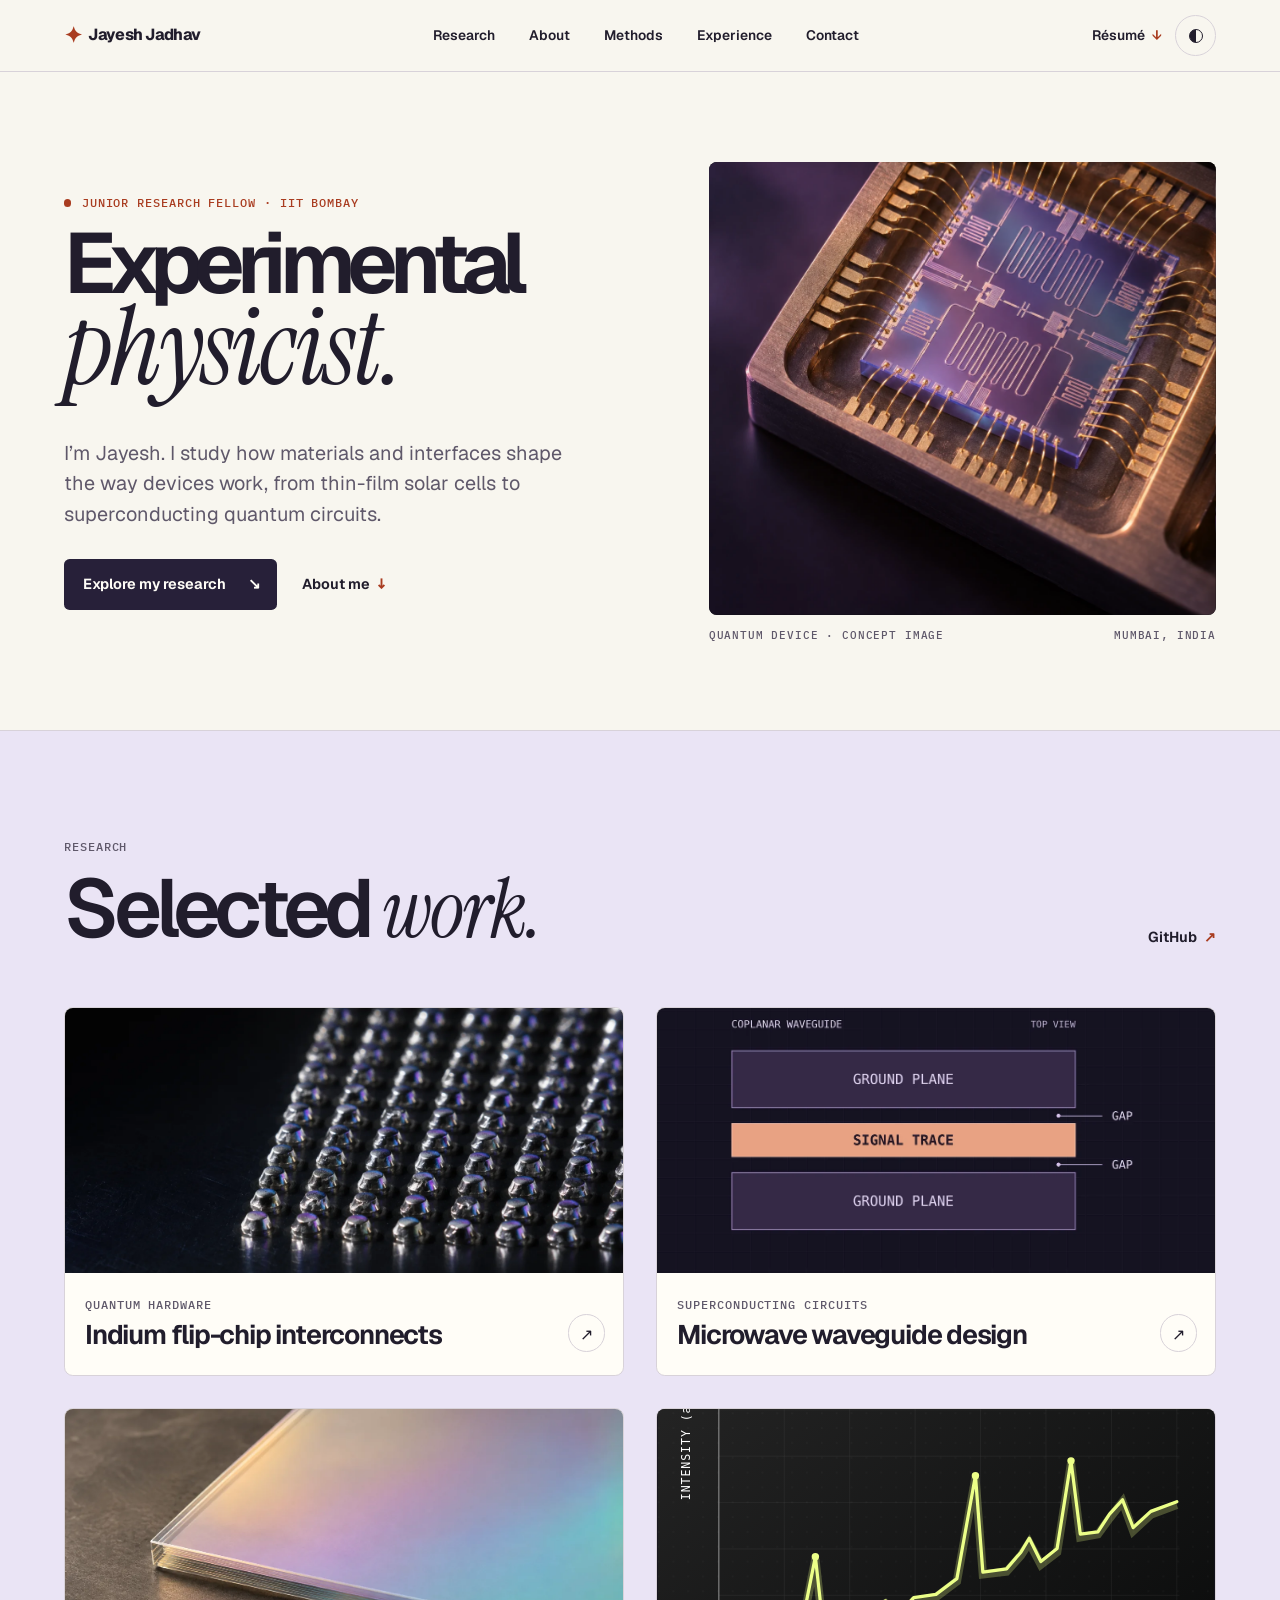
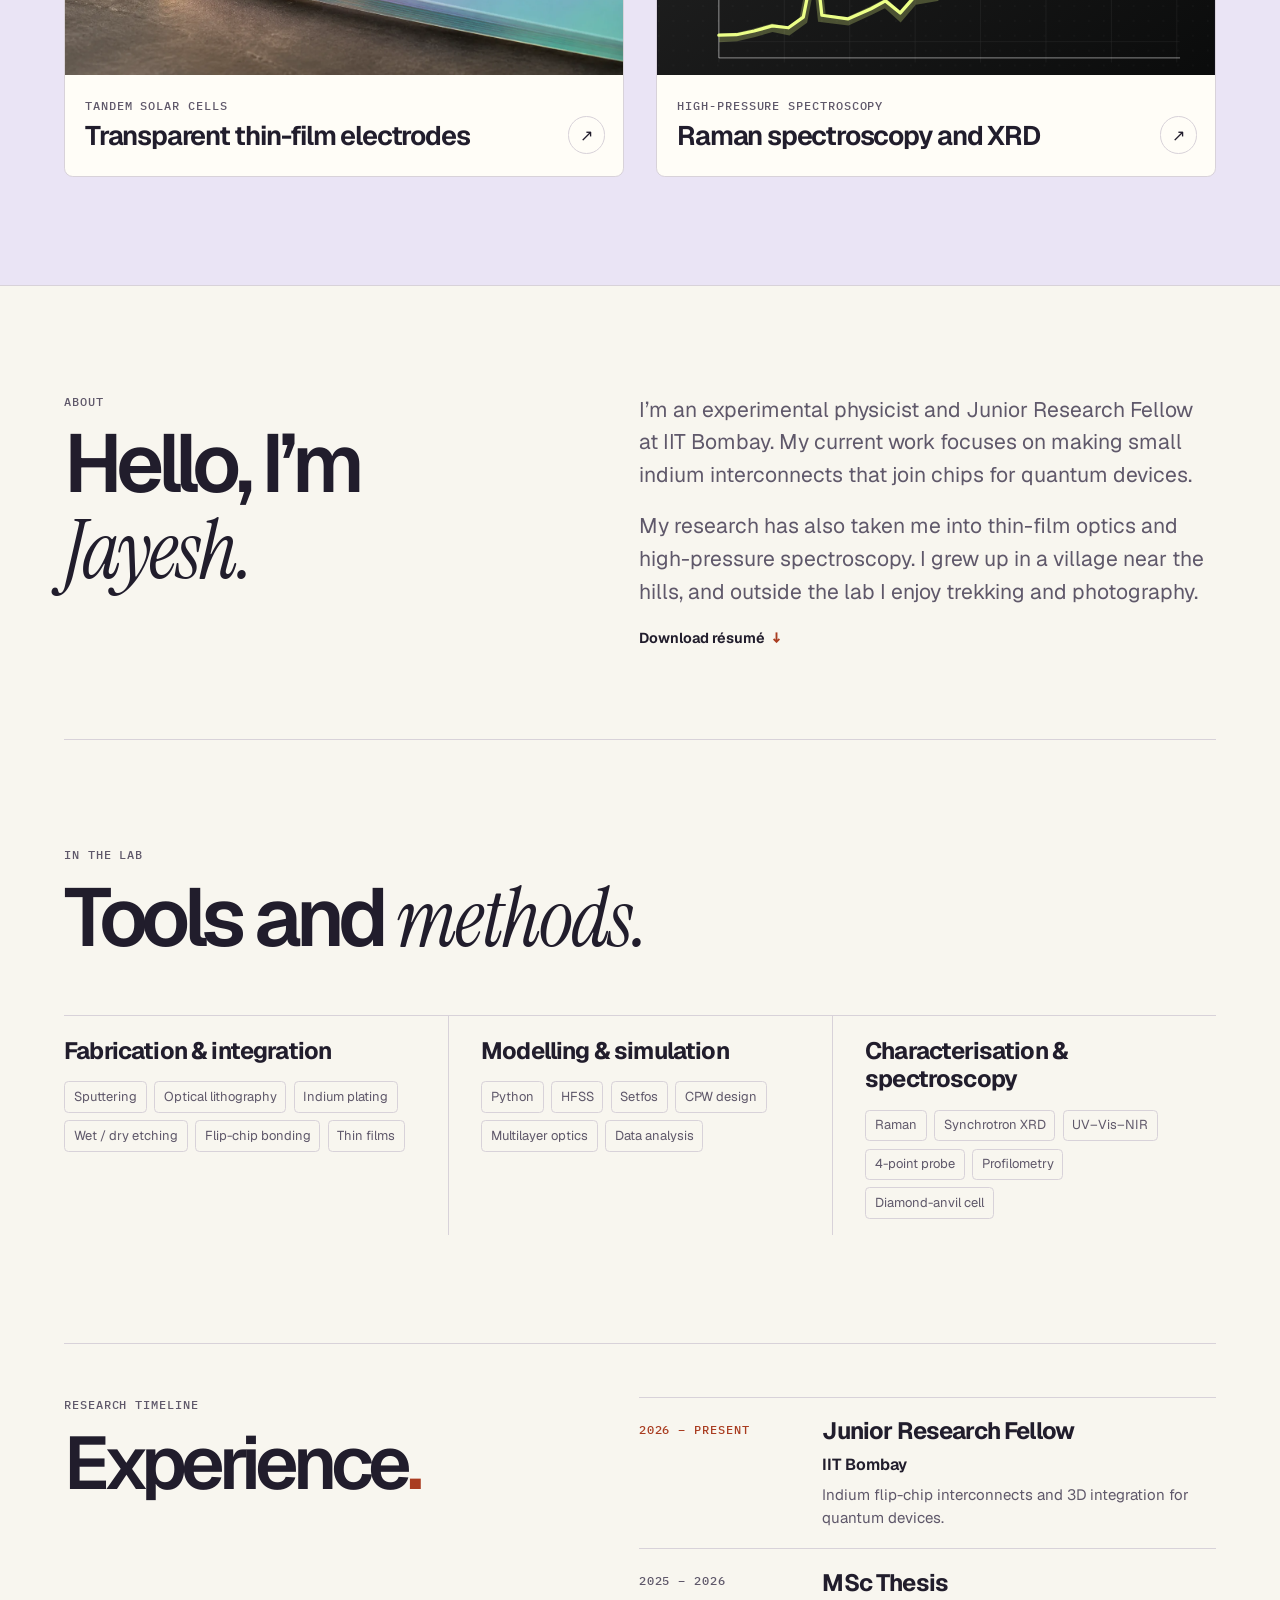
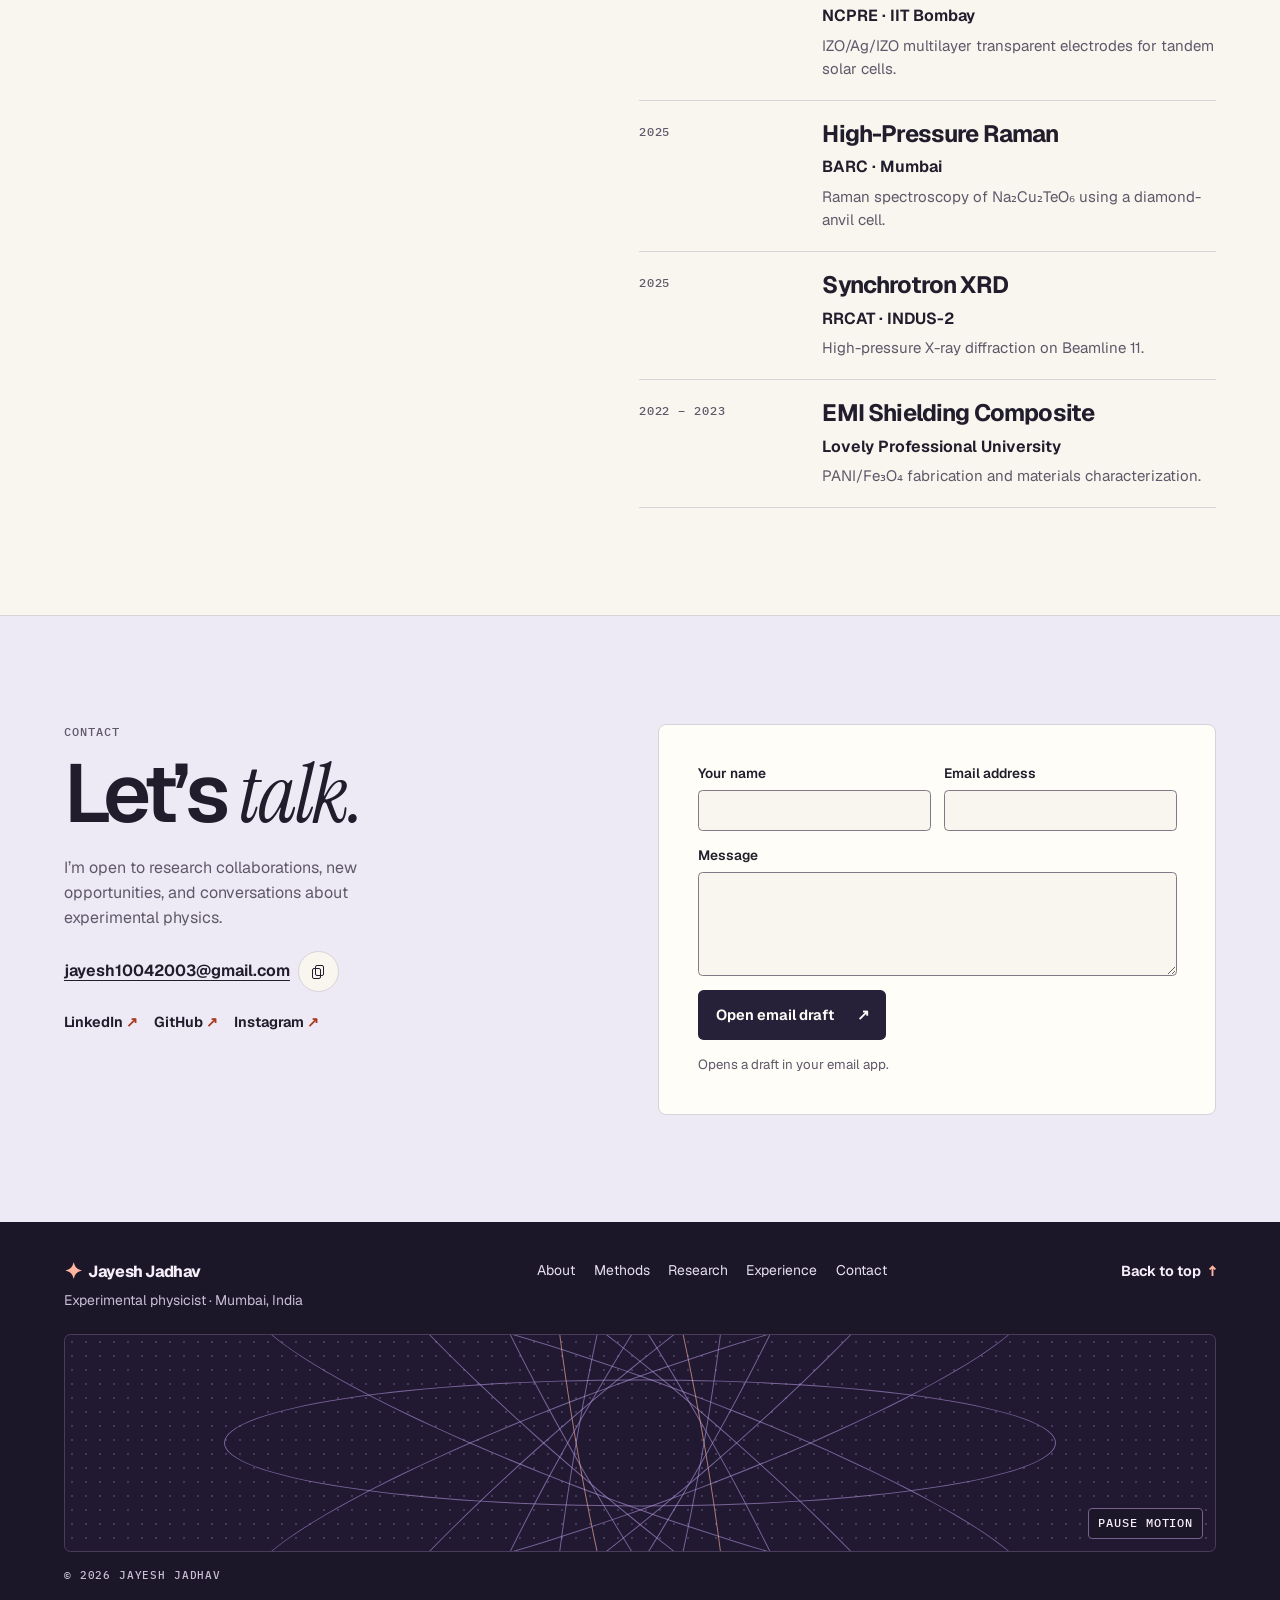
==== commit 92198d2d: "Redesign experimental physics portfolio" ====
--- a/index.html
+++ b/index.html
@@ -1,104 +1,211 @@
 <!doctype html>
 <html lang="en">
 <head>
-<meta charset="utf-8">
-<meta name="viewport" content="width=device-width,initial-scale=1,viewport-fit=cover">
-<meta name="theme-color" content="#191718">
-<meta name="description" content="Jayesh Jadhav — experimental physicist at IIT Bombay. Quantum hardware, nanofabrication, thin-film optics and high-pressure spectroscopy.">
-<meta property="og:title" content="Jayesh Jadhav | Experimental Physicist">
-<meta property="og:description" content="A look at what happens between materials, devices and physics.">
-<title>Jayesh Jadhav — Experimental Physicist</title>
-<link rel="icon" type="image/svg+xml" href="assets/favicon.svg">
-<link rel="preconnect" href="https://fonts.googleapis.com">
-<link rel="preconnect" href="https://fonts.gstatic.com" crossorigin>
-<link href="https://fonts.googleapis.com/css2?family=DM+Sans:wght@400;500;600;700&family=Manrope:wght@400;500;600;700;800&display=swap" rel="stylesheet">
-<link rel="stylesheet" href="styles.css">
-<script src="script.js" defer></script>
+  <meta charset="utf-8">
+  <meta name="viewport" content="width=device-width, initial-scale=1">
+  <meta name="description" content="Jayesh Jadhav, experimental physicist and Junior Research Fellow at IIT Bombay. Research in quantum hardware, nanofabrication, thin-film optics and spectroscopy.">
+  <meta property="og:title" content="Jayesh Jadhav | Experimental Physicist">
+  <meta property="og:description" content="Research in quantum hardware, thin films and materials under pressure.">
+  <meta property="og:type" content="website">
+  <title>Jayesh Jadhav | Experimental Physicist</title>
+  <link rel="icon" type="image/svg+xml" href="assets/favicon.svg">
+  <link rel="stylesheet" href="styles.css">
+  <script src="script.js" defer></script>
 </head>
 <body>
-<a class="skip" href="#about">Skip to content</a>
-<header class="floating-nav" aria-label="Site navigation">
-  <a class="nav-brand" href="#top" aria-label="Jayesh, home">Jayesh<span class="brand-punct">.</span></a>
-  <button class="theme-button" id="theme-button" type="button" aria-label="Toggle background contrast" title="Change contrast">☼</button>
-  <button class="menu-toggle" id="menu-toggle" aria-expanded="false" aria-controls="floating-menu" type="button" aria-label="Open menu"><span>•••</span></button>
-  <nav class="menu-panel" id="floating-menu" hidden>
-   <a href="#about">01 / About</a><a href="#skills">02 / Skills</a><a href="#projects">03 / Projects</a><a href="#experience">04 / Experience</a><a href="#contact">05 / Contact</a>
-   <a href="assets/Jayesh_Jadhav_Resume.pdf" download>Download résumé ↗</a>
-  </nav>
-</header>
-
-<main>
-<section class="hero" id="top" aria-labelledby="hero-title">
- <div class="code-back" aria-hidden="true"><div class="code-col">// materials.py<br>def prepare_surface(substrate):<br>&nbsp;&nbsp;return clean(substrate)<br><br>j = electrodeposit(indium)<br>interface = thinfilm('TiN')<br>frequency = 4.0e9<br><br># Quantum hardware<br>if signal_loss &lt; target:<br>&nbsp;&nbsp;integrate(chip, interposer)<br><br>ψ = H |0⟩<br>transmission = interference(n,k,d)</div><div class="code-col">from quantum import circuit<br>import numpy as np<br>class ThinFilm:<br>&nbsp;&nbsp;def __init__(self,n,k,d):<br>&nbsp;&nbsp;&nbsp;&nbsp;self.layers = [n,k,d]<br><br>def cpw_mode(Z0=50):<br>&nbsp;&nbsp;return solve(fields)<br><br># measurement ∙ laboratory<br>data = raman(pressure=10e9)<br>response = spectroscopy(data)<br>signal = probe(wafer)</div><div class="code-col"># fabrication / device integration<br>cleanroom.workflow(<br>&nbsp;&nbsp;photoresist='AZ',<br>&nbsp;&nbsp;etch='dry',<br>&nbsp;&nbsp;metallization='sputter'<br>)<br>for step in wafer_process:<br>&nbsp;&nbsp;measure(step)<br><br>J_sc = q * integrate(flux)<br>Q_i = omega*L/R<br>return material_response</div></div>
- <div class="hero-center">
-  <h1 id="hero-title"><span class="hero-line"><span class="terminal-bracket" aria-hidden="true">&lt;</span>EXPERIMENTAL</span><span class="hero-line hero-line--second">PHYSICIST<span class="terminal-bracket terminal-bracket--end" aria-hidden="true">/&gt;</span></span></h1>
-  <div class="portrait hero-portrait" aria-label="Symbolic illustrated portrait of a researcher"><img src="assets/avatar.svg" alt="Illustrated researcher in dark clothing; symbolic artwork, not a photographic likeness" width="260" height="470"></div>
- </div>
- <div class="hero-footer"><span>© <span class="year">2026</span></span><span class="hero-note">{{ QUANTUM HARDWARE &amp; SMALL STRUCTURES }}</span></div>
- <a href="#about" class="down-cue" aria-label="Scroll to introduction">↓</a>
-</section>
-
-<section class="intro section" id="about">
- <div class="intro-inner">
-  <div class="intro-left reveal"><p class="tiny-label">INTRODUCTION / 01</p><h2>Hi, I'm<br>Jayesh.</h2><h3>Experimental Physicist<br>&amp; Junior Research Fellow.</h3><div class="intro-affiliation">Currently at<br><strong>IIT Bombay · Mumbai</strong></div></div>
-  <div class="portrait intro-portrait reveal"><img src="assets/avatar.svg" alt="Original illustration representing Jayesh, not a likeness" width="260" height="470"></div>
-  <div class="intro-right reveal"><p>I work at the intersection of <strong>materials and quantum hardware</strong>—making tiny structures, studying interfaces, and asking why a device behaves the way it does.</p><p class="muted-small">I grew up near hills in a village, and I still like finding reasons to get outside.</p><a href="#projects" class="white-button">Explore research <span>↗</span></a></div>
- </div>
- <div class="interest-line"><span>INTERESTS</span><span>Fabrication</span><span>Microwaves</span><span>Photography</span><span>Trekking</span></div>
-</section>
-
-<section class="skills section" id="skills">
- <div class="section-row reveal"><div><span class="tiny-label">TOOLS &amp; METHODS / 02</span><h2>Tech Stack.</h2></div><p>Things I use to turn a question<br>into an experiment.</p></div>
- <div class="skill-grid">
-  <article class="skill-column reveal"><div class="skill-rule"></div><h3>Fabrication<br>&amp; Integration</h3><p>Making and connecting devices</p><div class="chips"><span>Sputtering</span><span>Optical lithography</span><span>Indium plating</span><span>Wet / dry etching</span><span>Flip-chip bonding</span><span>Thin films</span></div></article>
-  <article class="skill-column reveal"><div class="skill-rule"></div><h3>Modelling<br>&amp; Simulation</h3><p>Solving the physics before testing it</p><div class="chips"><span>Python</span><span>HFSS</span><span>Setfos</span><span>CPW design</span><span>Multilayer optics</span><span>Data analysis</span></div></article>
-  <article class="skill-column reveal"><div class="skill-rule"></div><h3>Characterisation<br>&amp; Spectroscopy</h3><p>Measuring what actually happened</p><div class="chips"><span>Raman</span><span>Synchrotron XRD</span><span>UV–Vis–NIR</span><span>4-point probe</span><span>Profilometry</span><span>Diamond-anvil cell</span></div></article>
- </div>
-</section>
-
-<section class="projects section" id="projects">
- <div class="section-row reveal"><div><span class="tiny-label">A SELECTION OF MY WORK / 03</span><h2>Featured<br>Projects</h2><p class="section-help">Research projects and experiments. Open a folder to see the work.</p></div><a href="https://github.com/jayeshofphysics" target="_blank" rel="noopener noreferrer" class="small-external">GitHub ↗</a></div>
- <div class="folder-grid">
-   <button class="folder-item reveal" type="button" data-project="indium" aria-label="Open indium flip-chip research"><span class="folder-stack"><span class="folder-file file-a"></span><span class="folder-file file-b"></span><span class="folder-face"><span class="folder-mini">03 / MICROFABRICATION</span><strong>Indium<br>Flip-Chip</strong><span class="folder-arrow">↗</span></span></span><span class="folder-meta">Quantum hardware <span>View project ↗</span></span></button>
-   <button class="folder-item reveal" type="button" data-project="cpw" aria-label="Open microwave and CPW research"><span class="folder-stack"><span class="folder-file file-a"></span><span class="folder-file file-b"></span><span class="folder-face"><span class="folder-mini">02 / MICROWAVE</span><strong>CPW<br>Design</strong><span class="folder-arrow">↗</span></span></span><span class="folder-meta">Superconducting circuits <span>View project ↗</span></span></button>
-   <button class="folder-item reveal" type="button" data-project="optics" aria-label="Open IZO Ag IZO optics research"><span class="folder-stack"><span class="folder-file file-a"></span><span class="folder-file file-b"></span><span class="folder-face"><span class="folder-mini">01 / PHOTOVOLTAICS</span><strong>Transparent<br>Electrodes</strong><span class="folder-arrow">↗</span></span></span><span class="folder-meta">Tandem solar cells <span>View project ↗</span></span></button>
-   <button class="folder-item reveal" type="button" data-project="raman" aria-label="Open high pressure spectroscopy project"><span class="folder-stack"><span class="folder-file file-a"></span><span class="folder-file file-b"></span><span class="folder-face"><span class="folder-mini">04 / SPECTROSCOPY</span><strong>High-Pressure<br>Raman</strong><span class="folder-arrow">↗</span></span></span><span class="folder-meta">BARC / INDUS-2 <span>View project ↗</span></span></button>
- </div>
-</section>
-
-<section class="experience section" id="experience">
- <div class="section-row reveal"><div><span class="tiny-label">THE PATH SO FAR / 04</span><h2>Experience.</h2></div><p>Current work.<br>Back to the foundations.</p></div>
- <div class="timeline reveal">
-  <svg class="timeline-wave" viewBox="0 0 1200 180" preserveAspectRatio="none" aria-hidden="true"><path d="M65 50 C154 42 168 128 280 129 S415 54 515 52 S665 132 755 129 S900 45 980 51 S1110 110 1150 70"/><g><circle cx="65" cy="50" r="13"/><circle cx="280" cy="129" r="11"/><circle cx="515" cy="52" r="11"/><circle cx="755" cy="129" r="11"/><circle cx="980" cy="51" r="11"/></g></svg>
-  <div class="timeline-grid">
-   <article class="timeline-item"><span class="timeline-tag">CURRENT ROLE</span><small>2026 — PRESENT</small><h3>Junior Research<br>Fellow</h3><strong>IIT Bombay</strong><p>Indium flip-chip interconnects and 3D integration for quantum devices.</p></article>
-   <article class="timeline-item"><span class="timeline-tag">MSc RESEARCH</span><small>2025 — 2026</small><h3>MSc Thesis</h3><strong>NCPRE · IIT Bombay</strong><p>IZO/Ag/IZO multilayer transparent electrodes for tandem solar cells.</p></article>
-   <article class="timeline-item"><span class="timeline-tag">SUMMER TRAINING</span><small>2025</small><h3>High-Pressure<br>Raman</h3><strong>BARC · Mumbai</strong><p>Raman spectroscopy of Na₂Cu₂TeO₆ using a diamond-anvil cell.</p></article>
-   <article class="timeline-item"><span class="timeline-tag">RESEARCH VISIT</span><small>2025</small><h3>Synchrotron<br>XRD</h3><strong>RRCAT · INDUS-2</strong><p>High-pressure X-ray diffraction on Beamline 11.</p></article>
-   <article class="timeline-item"><span class="timeline-tag">EARLIER PROJECT</span><small>2022 — 2023</small><h3>EMI Shielding<br>Composite</h3><strong>Lovely Professional University</strong><p>PANI/Fe₃O₄ fabrication and materials characterization.</p></article>
-  </div>
- </div>
-</section>
-
-<section class="contact section" id="contact">
- <div class="contact-grid">
-  <div class="contact-intro reveal"><span class="tiny-label">HAVE SOMETHING IN MIND? / 05</span><h2>Let's talk.</h2><p>Research collaboration, quantum hardware, opportunities—or a good physics conversation.</p><div class="social-line"><a href="mailto:jayesh10042003@gmail.com">Email ↗</a><a href="https://www.linkedin.com/in/jayeshjadhaviitbphysics/" target="_blank" rel="noopener noreferrer">LinkedIn ↗</a><a href="https://www.instagram.com/jayesh10042003/" target="_blank" rel="noopener noreferrer">Instagram ↗</a><a href="https://github.com/jayeshofphysics" target="_blank" rel="noopener noreferrer">GitHub ↗</a></div><a class="resume-inline" href="assets/Jayesh_Jadhav_Resume.pdf" download>Download résumé ↓</a></div>
-  <div class="contact-right reveal"><div class="contact-label">GET IN TOUCH</div><p class="contact-email">jayesh10042003@gmail.com</p><form id="contact-form"><label for="sender-name">Your name</label><input id="sender-name" name="name" autocomplete="name" placeholder="Name" required maxlength="90"><label for="sender-email">Your email</label><input id="sender-email" type="email" name="email" autocomplete="email" placeholder="you@example.com" required><label for="sender-message">Message</label><textarea id="sender-message" name="message" rows="3" maxlength="1200" placeholder="Tell me a little about it..." required></textarea><button class="send-button" type="submit">Open email draft <span aria-hidden="true">↗</span></button><p class="form-note">Opens your email app; nothing is submitted to a server.</p></form></div>
- </div>
-</section>
-</main>
-
-<footer id="footer">
- <div class="footer-top">
-  <div><strong>Jayesh.</strong><p>An Experimental Physicist<br>and a work in progress.</p></div>
-  <nav aria-label="Footer navigation"><span>EXPLORE</span><a href="#about">About</a><a href="#skills">Skills</a><a href="#projects">Projects</a><a href="#experience">Experience</a><a href="#contact">Contact</a></nav>
-  <div><span>GET IN TOUCH</span><a class="footer-email" href="mailto:jayesh10042003@gmail.com">jayesh10042003@gmail.com ↗</a><small>© <span class="year">2026</span> Jayesh Jadhav</small></div>
- </div>
- <div class="footer-titleline"><strong>See you around.</strong><a href="#top">Back to top ↑</a></div>
- <div class="crowd-scene" id="crowd-scene" aria-label="A stationary illustrated researcher surrounded by walking cartoon people"><div class="crowd-name" aria-hidden="true">JAYESH<span>.</span></div><div class="crowd-track crowd-track--rear" id="crowd-rear" aria-hidden="true"></div><div class="crowd-central"><img src="assets/avatar.svg" alt="Symbolic illustration of a researcher standing in the crowd, not a photographic likeness" width="260" height="470"></div><div class="crowd-track crowd-track--front" id="crowd-front" aria-hidden="true"></div><button type="button" class="crowd-toggle" id="crowd-toggle" aria-pressed="false" aria-label="Pause moving crowd">Ⅱ PAUSE CROWD</button></div>
- <div class="footer-end"><span>FINALLY, SOME TRAFFIC ON MY WEBSITE.</span><span>DESIGNED FOR CURIOSITY.</span></div>
-</footer>
-
-<dialog id="project-dialog" class="project-dialog" aria-labelledby="dialog-title"><form method="dialog"><button class="dialog-close" type="submit" aria-label="Close project">×</button></form><div class="dialog-index" id="dialog-index">PROJECT / 01</div><h2 id="dialog-title"></h2><p class="dialog-intro" id="dialog-summary"></p><div class="dialog-body"><div class="dialog-visual" id="dialog-visual"></div><div class="dialog-text"><span class="tiny-label">THE BIG IDEA</span><p id="dialog-plain"></p><span class="tiny-label">UNDER THE HOOD</span><p id="dialog-technical"></p><span class="tiny-label">TOOLS &amp; METHODS</span><div class="dialog-tags" id="dialog-tags"></div></div></div></dialog>
+  <a class="skip-link" href="#main">Skip to content</a>
+  <header class="site-header">
+    <div class="shell header-inner">
+      <a class="brand" href="#top" aria-label="Jayesh Jadhav, home"><span class="brand-mark" aria-hidden="true">✦</span> Jayesh Jadhav</a>
+      <nav class="desktop-nav" aria-label="Main navigation">
+        <a href="#projects">Research</a>
+        <a href="#about">About</a>
+        <a href="#skills">Methods</a>
+        <a href="#experience">Experience</a>
+        <a href="#contact">Contact</a>
+      </nav>
+      <div class="header-actions">
+        <a class="header-resume" href="assets/Jayesh_Jadhav_Resume.pdf" download>Résumé <span aria-hidden="true">↓</span></a>
+        <button class="icon-button theme-button" id="theme-button" type="button" aria-label="Dark theme" aria-pressed="false">
+          <span class="theme-icon" aria-hidden="true"></span>
+        </button>
+        <button class="icon-button menu-toggle" id="menu-toggle" aria-label="Open menu" aria-expanded="false" aria-controls="floating-menu" type="button">
+          <span class="menu-icon" aria-hidden="true"></span>
+        </button>
+      </div>
+      <nav class="mobile-nav" id="floating-menu" aria-label="Main navigation" hidden>
+        <a href="#projects">Research</a>
+        <a href="#about">About</a>
+        <a href="#skills">Methods</a>
+        <a href="#experience">Experience</a>
+        <a href="#contact">Contact</a>
+        <a href="assets/Jayesh_Jadhav_Resume.pdf" download>Download résumé <span aria-hidden="true">↓</span></a>
+      </nav>
+    </div>
+  </header>
+
+  <main id="main">
+    <section class="hero shell" id="top" aria-labelledby="hero-title">
+      <div class="hero-content">
+        <p class="eyebrow hero-eyebrow">Junior Research Fellow · IIT Bombay</p>
+        <h1 id="hero-title">Experimental <em>physicist.</em></h1>
+        <p class="hero-lede">I’m Jayesh. I study how materials and interfaces shape the way devices work, from thin-film solar cells to superconducting quantum circuits.</p>
+        <div class="hero-actions">
+          <a href="#projects" class="button button-primary">Explore my research <span aria-hidden="true">↘</span></a>
+          <a href="#about" class="text-link">About me <span aria-hidden="true">↓</span></a>
+        </div>
+      </div>
+      <figure class="hero-figure">
+        <div class="hero-image-frame">
+          <img src="assets/hero-chip.webp" alt="Conceptual close-up of a quantum device with gold bond wires" width="1199" height="1312" fetchpriority="high">
+        </div>
+        <figcaption><span>Quantum device · Concept image</span><span>Mumbai, India</span></figcaption>
+      </figure>
+    </section>
+
+    <section class="research section" id="projects" aria-labelledby="research-title">
+      <div class="shell">
+        <div class="section-heading">
+          <div><p class="eyebrow">Research</p><h2 id="research-title">Selected <em>work.</em></h2></div>
+          <a class="text-link" href="https://github.com/jayeshofphysics" target="_blank" rel="noopener noreferrer">GitHub <span aria-hidden="true">↗</span></a>
+        </div>
+        <div class="project-grid">
+          <article class="project-card">
+            <button class="project-trigger" type="button" data-project="indium" aria-haspopup="dialog" aria-controls="project-dialog" aria-labelledby="indium-title">
+              <span class="project-image"><img src="assets/indium.webp" alt="" width="1400" height="788" loading="lazy"></span>
+              <span class="project-meta"><span class="eyebrow">Quantum hardware</span><span class="project-name" id="indium-title">Indium flip-chip interconnects</span><span class="project-arrow" aria-hidden="true">↗</span></span>
+            </button>
+          </article>
+          <article class="project-card">
+            <button class="project-trigger" type="button" data-project="cpw" aria-haspopup="dialog" aria-controls="project-dialog" aria-labelledby="cpw-title">
+              <span class="project-image"><img src="assets/cpw.webp" alt="" width="1200" height="800" loading="lazy"></span>
+              <span class="project-meta"><span class="eyebrow">Superconducting circuits</span><span class="project-name" id="cpw-title">Microwave waveguide design</span><span class="project-arrow" aria-hidden="true">↗</span></span>
+            </button>
+          </article>
+          <article class="project-card">
+            <button class="project-trigger" type="button" data-project="optics" aria-haspopup="dialog" aria-controls="project-dialog" aria-labelledby="optics-title">
+              <span class="project-image"><img src="assets/optics.webp" alt="" width="1400" height="933" loading="lazy"></span>
+              <span class="project-meta"><span class="eyebrow">Tandem solar cells</span><span class="project-name" id="optics-title">Transparent thin-film electrodes</span><span class="project-arrow" aria-hidden="true">↗</span></span>
+            </button>
+          </article>
+          <article class="project-card">
+            <button class="project-trigger" type="button" data-project="raman" aria-haspopup="dialog" aria-controls="project-dialog" aria-labelledby="raman-title">
+              <span class="project-image"><img src="assets/raman.svg" alt="" width="1200" height="880" loading="lazy"></span>
+              <span class="project-meta"><span class="eyebrow">High-pressure spectroscopy</span><span class="project-name" id="raman-title">Raman spectroscopy and XRD</span><span class="project-arrow" aria-hidden="true">↗</span></span>
+            </button>
+          </article>
+        </div>
+      </div>
+    </section>
+
+    <section class="about section" id="about" aria-labelledby="about-title">
+      <div class="shell about-grid">
+        <div class="about-heading">
+          <p class="eyebrow">About</p>
+          <h2 id="about-title">Hello, I’m <em>Jayesh.</em></h2>
+        </div>
+        <div class="about-copy">
+          <p>I’m an experimental physicist and Junior Research Fellow at IIT Bombay. My current work focuses on making small indium interconnects that join chips for quantum devices.</p>
+          <p>My research has also taken me into thin-film optics and high-pressure spectroscopy. I grew up in a village near the hills, and outside the lab I enjoy trekking and photography.</p>
+          <a class="text-link" href="assets/Jayesh_Jadhav_Resume.pdf" download>Download résumé <span aria-hidden="true">↓</span></a>
+        </div>
+      </div>
+    </section>
+
+    <section class="methods section" id="skills" aria-labelledby="methods-title">
+      <div class="shell">
+        <div class="section-heading"><div><p class="eyebrow">In the lab</p><h2 id="methods-title">Tools and <em>methods.</em></h2></div></div>
+        <div class="methods-grid">
+          <article class="method">
+            <h3>Fabrication &amp; integration</h3>
+            <ul class="tags"><li>Sputtering</li><li>Optical lithography</li><li>Indium plating</li><li>Wet / dry etching</li><li>Flip-chip bonding</li><li>Thin films</li></ul>
+          </article>
+          <article class="method">
+            <h3>Modelling &amp; simulation</h3>
+            <ul class="tags"><li>Python</li><li>HFSS</li><li>Setfos</li><li>CPW design</li><li>Multilayer optics</li><li>Data analysis</li></ul>
+          </article>
+          <article class="method">
+            <h3>Characterisation &amp; spectroscopy</h3>
+            <ul class="tags"><li>Raman</li><li>Synchrotron XRD</li><li>UV–Vis–NIR</li><li>4-point probe</li><li>Profilometry</li><li>Diamond-anvil cell</li></ul>
+          </article>
+        </div>
+      </div>
+    </section>
+
+    <section class="experience section" id="experience" aria-labelledby="experience-title">
+      <div class="shell experience-grid">
+        <div class="experience-heading"><p class="eyebrow">Research timeline</p><h2 id="experience-title">Experience<span class="period">.</span></h2></div>
+        <ol class="timeline">
+          <li><p class="timeline-date">2026 – present</p><div><h3>Junior Research Fellow</h3><p class="timeline-place">IIT Bombay</p><p>Indium flip-chip interconnects and 3D integration for quantum devices.</p></div></li>
+          <li><p class="timeline-date">2025 – 2026</p><div><h3>MSc Thesis</h3><p class="timeline-place">NCPRE · IIT Bombay</p><p>IZO/Ag/IZO multilayer transparent electrodes for tandem solar cells.</p></div></li>
+          <li><p class="timeline-date">2025</p><div><h3>High-Pressure Raman</h3><p class="timeline-place">BARC · Mumbai</p><p>Raman spectroscopy of Na₂Cu₂TeO₆ using a diamond-anvil cell.</p></div></li>
+          <li><p class="timeline-date">2025</p><div><h3>Synchrotron XRD</h3><p class="timeline-place">RRCAT · INDUS-2</p><p>High-pressure X-ray diffraction on Beamline 11.</p></div></li>
+          <li><p class="timeline-date">2022 – 2023</p><div><h3>EMI Shielding Composite</h3><p class="timeline-place">Lovely Professional University</p><p>PANI/Fe₃O₄ fabrication and materials characterization.</p></div></li>
+        </ol>
+      </div>
+    </section>
+
+    <section class="contact section" id="contact" aria-labelledby="contact-title">
+      <div class="shell contact-grid">
+        <div class="contact-intro">
+          <p class="eyebrow">Contact</p>
+          <h2 id="contact-title">Let’s <em>talk.</em></h2>
+          <p>I’m open to research collaborations, new opportunities, and conversations about experimental physics.</p>
+          <div class="email-row">
+            <a id="contact-email" href="mailto:jayesh10042003@gmail.com">jayesh10042003@gmail.com</a>
+            <button class="icon-button copy-email" type="button" id="copy-email" aria-label="Copy email address" title="Copy email address"><span class="copy-icon" aria-hidden="true"></span></button>
+          </div>
+          <p id="copy-status" class="copy-status" role="status" aria-atomic="true"></p>
+          <nav class="social-nav" aria-label="Social links">
+            <a href="https://www.linkedin.com/in/jayeshjadhaviitbphysics/" target="_blank" rel="noopener noreferrer">LinkedIn <span aria-hidden="true">↗</span></a>
+            <a href="https://github.com/jayeshofphysics" target="_blank" rel="noopener noreferrer">GitHub <span aria-hidden="true">↗</span></a>
+            <a href="https://www.instagram.com/jayesh10042003/" target="_blank" rel="noopener noreferrer">Instagram <span aria-hidden="true">↗</span></a>
+          </nav>
+        </div>
+        <form class="contact-form" id="contact-form" action="mailto:jayesh10042003@gmail.com" method="post" enctype="text/plain">
+          <div class="form-pair">
+            <label for="sender-name">Your name<input id="sender-name" name="name" autocomplete="name" required maxlength="90"></label>
+            <label for="sender-email">Email address<input id="sender-email" type="email" name="email" autocomplete="email" required></label>
+          </div>
+          <label for="sender-message">Message<textarea id="sender-message" name="message" rows="4" required maxlength="1200"></textarea></label>
+          <button class="button button-primary" type="submit">Open email draft <span aria-hidden="true">↗</span></button>
+          <p class="form-note">Opens a draft in your email app.</p>
+          <p id="contact-status" class="contact-status" role="status" aria-atomic="true"></p>
+        </form>
+      </div>
+    </section>
+  </main>
+
+  <footer class="site-footer" id="footer">
+    <div class="shell footer-inner">
+      <div class="footer-main">
+        <div><a class="brand" href="#top"><span class="brand-mark" aria-hidden="true">✦</span> Jayesh Jadhav</a><p>Experimental physicist · Mumbai, India</p></div>
+        <nav aria-label="Footer navigation"><a href="#about">About</a><a href="#skills">Methods</a><a href="#projects">Research</a><a href="#experience">Experience</a><a href="#contact">Contact</a></nav>
+        <a class="text-link" href="#top">Back to top <span aria-hidden="true">↑</span></a>
+      </div>
+      <div class="field-panel">
+        <div class="field-graphic" aria-hidden="true"><span></span><span></span><span></span><span></span><span></span><span></span><span></span><span></span><span></span></div>
+        <button class="motion-toggle" id="motion-toggle" type="button" aria-pressed="false"><span data-motion-label>Pause motion</span></button>
+      </div>
+      <div class="footer-bottom"><span>© <span class="year">2026</span> Jayesh Jadhav</span></div>
+    </div>
+  </footer>
+
+  <dialog id="project-dialog" class="project-dialog" aria-labelledby="dialog-title" aria-describedby="dialog-summary">
+    <div class="dialog-inner">
+      <form method="dialog"><button class="icon-button dialog-close" type="submit" aria-label="Close research details" autofocus>×</button></form>
+      <p class="eyebrow" id="dialog-index"></p>
+      <h2 id="dialog-title"></h2>
+      <p class="dialog-summary" id="dialog-summary"></p>
+      <div class="dialog-body">
+        <div class="dialog-visual" id="dialog-visual"></div>
+        <div class="dialog-text">
+          <h3>Overview</h3><p id="dialog-plain"></p>
+          <h3>Experimental approach</h3><p id="dialog-technical"></p>
+          <div class="tags" id="dialog-tags" aria-label="Tools and methods"></div>
+        </div>
+      </div>
+    </div>
+  </dialog>
 </body>
 </html>
--- a/styles.css
+++ b/styles.css
@@ -1,41 +1,297 @@
-:root{--bg:#191718;--bg2:#1c1a1b;--panel:#242222;--paper:#f6f5f1;--muted:#a5a2a2;--line:#393637;--accent:#ebeae8;--max:1240px;--side:clamp(22px,7vw,114px)}
-*{box-sizing:border-box}html{scroll-behavior:smooth;scroll-padding-top:72px}body{margin:0;color:var(--paper);background:var(--bg);font-family:'DM Sans',Arial,sans-serif;-webkit-font-smoothing:antialiased;overflow-x:clip}button,input,textarea{font:inherit}button,a{-webkit-tap-highlight-color:transparent}button{cursor:pointer}a{color:inherit;text-decoration:none}button:focus-visible,a:focus-visible,input:focus-visible,textarea:focus-visible{outline:2px solid #fff;outline-offset:4px}::selection{color:#191718;background:#f6f5f1}.skip{position:fixed;z-index:40;left:12px;top:-90px;padding:12px;background:#fff;color:#111}.skip:focus{top:12px}h1,h2,h3,p{margin:0}.tiny-label{display:inline-block;font-size:10px;font-weight:700;letter-spacing:.055em;color:#a7a4a3}.section{max-width:var(--max);padding:100px 0 108px;margin:auto}body.contrast{--bg:#101011;--bg2:#121213;--panel:#1a1a1c;--line:#565658}
-/* Small floating top menu, like the reference video */
-.floating-nav{position:fixed;top:16px;left:50%;transform:translateX(-50%);z-index:60;display:flex;align-items:center;gap:12px;min-width:170px;justify-content:space-between;padding:6px 7px 6px 11px;color:#fff;mix-blend-mode:normal}.nav-brand{font-family:Manrope,sans-serif;font-weight:800;font-size:12px;letter-spacing:-.04em;margin-right:29px}.brand-punct{opacity:.65}.theme-button{border:0;background:none;color:#fff;font-size:17px;line-height:1;width:23px;height:30px}.menu-toggle{height:33px;width:36px;border-radius:7px;background:#f6f5f2;border:0;color:#252327;font-size:10px;letter-spacing:-1.1px;font-weight:800;display:grid;place-items:center;box-shadow:0 2px 13px #0003}.menu-toggle span{transform:translateX(-1px);white-space:nowrap}.menu-panel{position:absolute;right:0;top:49px;min-width:230px;padding:13px;background:#f6f5f1;color:#171717;box-shadow:0 16px 48px #0009;border:1px solid #cfcfcf;display:grid;gap:0;border-radius:9px}.menu-panel[hidden]{display:none}.menu-panel a{font-size:13px;font-weight:700;display:block;padding:10px 9px;border-bottom:1px solid #dcdad6}.menu-panel a:last-child{border:0}.menu-panel a:hover{background:#e7e5e2}
-/* HERO: enormous two-line type, ghost code and centered portrait */
-.hero{height:100svh;min-height:570px;max-height:1050px;position:relative;background:#1a1819;overflow:hidden;isolation:isolate;display:flex;justify-content:center;align-items:center}.code-back{position:absolute;inset:0;display:grid;grid-template-columns:repeat(3,1fr);gap:14vw;color:#bbb9b8;font:11px/2.6 ui-monospace,Consolas,monospace;letter-spacing:.03em;opacity:.072;overflow:hidden;mask-image:linear-gradient(90deg,transparent,#000 13%,#000 85%,transparent);pointer-events:none;transform:rotate(-1deg) scale(1.1)}.code-col{white-space:nowrap;min-width:0}.code-col:nth-child(2){margin-top:-65px}.code-col:nth-child(3){margin-top:110px}.hero-center{width:min(100%,1330px);padding:0 var(--side);position:relative;min-height:560px;height:100%;display:flex;justify-content:center;align-items:center}.hero h1{font-family:Manrope,Arial,sans-serif;font-size:clamp(51px,8.25vw,137px);font-weight:800;letter-spacing:-.083em;line-height:.98;text-align:center;position:relative;z-index:3;white-space:nowrap;transform:translateY(-4vh)}.hero-line{display:block}.hero-line--second{padding-left:1.55em}.terminal-bracket{font-family:DM Sans,sans-serif;font-size:.72em;font-weight:500;vertical-align:8%;padding-right:.1em;letter-spacing:-.075em}.terminal-bracket--end{font-size:.64em;vertical-align:15%;padding-left:.1em}.hero-portrait{position:absolute;bottom:32px;left:50%;transform:translateX(-50%);width:clamp(170px,17vw,255px);height:clamp(168px,19vw,268px);z-index:2;background:#ddd;filter:grayscale(1)}.portrait{overflow:hidden;background:#deddd9}.portrait img{display:block;width:100%;height:auto;object-fit:cover;object-position:top center;filter:grayscale(1) contrast(1.1)}.hero-portrait img{width:100%;height:auto;object-fit:contain;transform:scale(1.03);transform-origin:top}.hero-footer{position:absolute;bottom:27px;left:var(--side);right:var(--side);display:flex;align-items:flex-end;justify-content:space-between;font-weight:700;letter-spacing:-.03em;z-index:5}.hero-footer>span:first-child{font-size:clamp(25px,2.6vw,35px)}.hero-note{font-size:11px;font-weight:600;letter-spacing:.01em}.down-cue{position:absolute;right:28px;top:49%;font-size:20px;opacity:.5;z-index:5;transition:transform .25s}.down-cue:hover{transform:translateY(7px)}
-/* INTRO with three columns, matching the source */
-.intro{padding-top:112px;padding-bottom:76px}.intro-inner{display:grid;grid-template-columns:31% 32% 37%;gap:0;align-items:center;min-height:440px}.intro-left{align-self:center;padding-right:34px}.intro-left h2{font:800 clamp(58px,5.8vw,90px)/1.01 Manrope,sans-serif;letter-spacing:-.075em;margin:22px 0 22px}.intro-left h3{font-size:clamp(17px,1.65vw,26px);line-height:1.25;letter-spacing:-.04em;font-weight:650}.intro-affiliation{border-top:1px solid var(--line);margin-top:52px;padding-top:13px;font-size:11px;color:#bcb9b9;line-height:1.6}.intro-affiliation strong{color:#fff;font-weight:700}.intro-portrait{width:100%;max-width:340px;aspect-ratio:.88;align-self:stretch;justify-self:center;max-height:436px;background:#dbdbd7;display:flex;align-items:flex-start;justify-content:center}.intro-portrait img{width:85%;height:auto;object-fit:contain;margin-top:-18px}.intro-right{padding:0 0 0 45px;max-width:500px}.intro-right>p:first-child{font:600 clamp(19px,1.95vw,27px)/1.34 DM Sans,sans-serif;letter-spacing:-.036em}.intro-right>p strong{font-weight:750}.muted-small{color:#aaa7a7;font-size:13px;line-height:1.6;margin-top:17px!important}.white-button{background:#f4f2ee;color:#171717;border-radius:2px;padding:12px 15px;display:inline-flex;align-items:center;gap:23px;font-size:11px;font-weight:800;margin-top:24px;transition:transform .24s,background .24s}.white-button:hover{background:#dedbd7;transform:translateY(-2px)}.white-button span{font-size:15px}.interest-line{display:flex;align-items:center;gap:22px;border-top:1px solid var(--line);border-bottom:1px solid var(--line);margin-top:66px;padding:15px 0;color:#c7c4c4;font-size:11px}.interest-line>span:first-child{font-size:9px;color:#858283;letter-spacing:.14em;margin-right:20px}.interest-line>span:not(:first-child):before{content:'✳';margin-right:19px;font-size:9px;color:#b1ada9}
-/* TECH STACK */
-.section-row{display:flex;justify-content:space-between;align-items:flex-start;gap:40px}.section-row h2{font:750 clamp(42px,4.3vw,72px)/1.06 Manrope,sans-serif;letter-spacing:-.065em;margin-top:13px}.section-row>p{color:#a6a3a5;font-size:12px;line-height:1.55;margin-top:41px}.skills{padding-top:85px;padding-bottom:124px}.skill-grid{display:grid;grid-template-columns:repeat(3,1fr);gap:44px;margin-top:67px}.skill-rule{height:1px;width:100%;background:#918e8d;opacity:.7}.skill-column h3{font:650 clamp(23px,2.15vw,32px)/1.17 DM Sans,sans-serif;letter-spacing:-.044em;margin:21px 0 15px}.skill-column p{font-size:11px;line-height:1.65;color:#919092;max-width:260px;min-height:27px}.chips{display:flex;gap:8px;align-items:flex-start;flex-wrap:wrap;margin-top:18px}.chips span{display:inline-flex;padding:9px 12px;font-size:10px;line-height:1.05;background:#282628;color:#f5f5f3;border:1px solid #3b393a;white-space:nowrap;transition:background .2s,color .2s}.chips span:nth-child(3n+1){background:#efeded;color:#1c1a1c;border-color:#efeded}.chips span:hover{background:#dedbd9;color:#111}
-/* FOLDER PROJECTS */
-.projects{padding-top:60px;padding-bottom:140px}.projects .section-row h2{font-size:clamp(45px,4.2vw,64px)}.section-help{color:#a8a4a6;font-size:12px;line-height:1.55;margin-top:24px;max-width:390px}.small-external{font-size:11px;border-bottom:1px solid #aaa;padding-bottom:5px;margin-top:25px}.folder-grid{display:grid;grid-template-columns:repeat(4,minmax(0,1fr));gap:24px;margin-top:93px}.folder-item{background:transparent;color:inherit;border:0;text-align:left;padding:0;min-width:0}.folder-stack{height:227px;position:relative;display:block;transition:transform .34s cubic-bezier(.2,.85,.24,1);perspective:700px}.folder-file{position:absolute;display:block;width:78%;height:132px;top:1px;left:12%;border:1px solid #535153;background:#1f1d1f;border-radius:8px 8px 3px 3px;box-shadow:0 0 0 1px #121212;transform-origin:bottom center}.folder-file.file-a{transform:rotate(-8deg);top:11px;left:10%;background:repeating-linear-gradient(0deg,#262326,#262326 8px,#29272a 9px);}.folder-file.file-b{transform:rotate(8deg);top:9px;left:16%;background:linear-gradient(22deg,#1a1a1d,#303035)}.folder-face{position:absolute;left:0;right:0;bottom:8px;height:150px;background:linear-gradient(138deg,#343234,#262426 70%);border:1px solid #4a4748;border-radius:10px;box-shadow:inset 0 1px #ffffff13,0 10px 20px #0003;padding:24px 17px 17px;display:flex;flex-direction:column;align-items:flex-start;justify-content:flex-end;overflow:hidden}.folder-face:before{content:'';position:absolute;left:-1px;top:0;width:34%;height:18px;border:1px solid #545154;border-bottom:0;border-radius:9px 9px 0 0;background:#302d30;transform:translateY(-12px)}.folder-face strong{font:700 clamp(15px,1.4vw,21px)/1.15 DM Sans,sans-serif;letter-spacing:-.03em;position:relative;z-index:1}.folder-mini{font-size:8px;color:#b2aeb0;letter-spacing:.08em;margin-bottom:auto}.folder-arrow{position:absolute;right:15px;bottom:15px;background:#eee;color:#171717;width:26px;height:26px;border-radius:6px;display:grid;place-items:center;font-size:16px;font-weight:700;transition:transform .25s}.folder-meta{display:flex;justify-content:space-between;gap:7px;color:#bcb8b9;font-size:9px;margin-top:7px;white-space:normal}.folder-meta>span{white-space:nowrap;color:#fff}.folder-item:hover .folder-stack,.folder-item:focus-visible .folder-stack{transform:translateY(-9px)}.folder-item:hover .folder-arrow{transform:rotate(45deg)}
-/* EXPERIENCE CURVED TIMELINE */
-.experience{padding-top:80px;padding-bottom:140px}.experience .section-row>p{margin-top:15px}.timeline{position:relative;margin-top:55px}.timeline-wave{width:100%;height:175px;display:block;overflow:visible}.timeline-wave path{fill:none;stroke:#aaa7a8;stroke-width:1.35}.timeline-wave circle{fill:#191718;stroke:#d3d0d0;stroke-width:1.3}.timeline-wave circle:first-child{fill:#fff}.timeline-grid{display:grid;grid-template-columns:repeat(5,minmax(0,1fr));gap:25px}.timeline-item{min-width:0;max-width:195px}.timeline-tag{display:inline-block;color:#1a191a;background:#fff;font-size:9px;font-weight:700;padding:4px 7px;border-radius:2px;margin-bottom:10px}.timeline-item:not(:first-child) .timeline-tag{color:#bdb9ba;background:transparent;border:1px solid #595658}.timeline-item small{display:block;color:#aaa7aa;font-size:10px;margin-bottom:14px}.timeline-item h3{font:650 clamp(17px,1.55vw,23px)/1.14 DM Sans,sans-serif;letter-spacing:-.035em;min-height:67px}.timeline-item strong{font-size:11px;display:block;margin:12px 0 10px;line-height:1.4}.timeline-item p{font-size:11px;color:#aaa7a8;line-height:1.55}
-/* CONTACT */
-.contact{padding-top:105px;padding-bottom:110px}.contact-grid{display:grid;grid-template-columns:1.15fr .85fr;gap:14%;}.contact-intro h2{font:750 clamp(60px,7vw,106px)/1 Manrope,sans-serif;letter-spacing:-.07em;margin:15px 0 29px}.contact-intro>p{max-width:405px;color:#aea9ab;font-size:14px;line-height:1.6}.social-line{display:flex;flex-wrap:wrap;gap:13px;margin:34px 0 26px}.social-line a,.resume-inline{font-size:11px;color:#e1ddde;border-bottom:1px solid #655f62;padding-bottom:8px}.social-line a:hover,.resume-inline:hover{color:#fff;border-color:#fff}.contact-right{min-width:0;padding-top:16px}.contact-label{font-size:10px;color:#aea9aa;letter-spacing:.1em}.contact-email{font-size:13px;color:#fff;margin:12px 0 23px}.contact-right form{display:grid;gap:7px}.contact-right label{font-size:10px;color:#b8b4b5;margin-top:12px}.contact-right input,.contact-right textarea{width:100%;background:transparent;border:0;border-bottom:1px solid #555153;color:#fff;border-radius:0;padding:9px 0;resize:vertical;min-height:38px;font-size:13px;outline-offset:0}.contact-right textarea{min-height:78px}.contact-right input:focus,.contact-right textarea:focus{border-bottom-color:#fff;outline:0}.send-button{width:max-content;margin-top:14px;background:#efeeee;border:0;border-radius:2px;padding:12px 14px;color:#181819;font-size:11px;font-weight:700;display:flex;gap:24px;align-items:center}.send-button span{font-size:17px}.form-note{font-size:10px;color:#918d8e;margin-top:6px}
-/* FOOTER from the reference: black strip, greeting, giant pale name, two depths of pedestrians */
-footer{background:#050505;color:#f5f5f5}.footer-top{max-width:var(--max);margin:auto;padding:35px 0 29px;display:grid;grid-template-columns:1.1fr 1fr 1fr;gap:45px}.footer-top>div:first-child strong{font:800 20px Manrope,sans-serif}.footer-top>div:first-child p{color:#a7a7a7;font-size:10px;line-height:1.7;margin-top:7px}.footer-top nav{display:grid;grid-template-columns:1fr 1fr;gap:7px 24px;align-content:start}.footer-top nav span{grid-column:1/-1}.footer-top nav a{font-size:10px}.footer-top nav a:hover,.footer-email:hover,.footer-titleline a:hover{text-decoration:underline}.footer-top>div:last-child{display:flex;flex-direction:column;align-items:flex-start;gap:10px}.footer-top span:not(.year){font-size:9px;color:#bbb}.footer-email{font-size:10px}.footer-top small{font-size:9px;color:#8c8c8c}.footer-titleline{max-width:var(--max);margin:auto;padding:8px 0 20px;display:flex;justify-content:space-between;align-items:center}.footer-titleline strong{font:650 clamp(20px,2.3vw,34px) Manrope,sans-serif;letter-spacing:-.048em}.footer-titleline a{font-size:10px;color:#bfbdbd}.crowd-scene{position:relative;height:clamp(335px,32vw,450px);background:#f9f9f8;overflow:hidden;isolation:isolate}.crowd-name{position:absolute;top:6%;left:0;right:0;line-height:1;text-align:center;color:#e6e6e6;font-family:Manrope,sans-serif;font-size:clamp(95px,22.1vw,360px);font-weight:800;letter-spacing:-.082em;white-space:nowrap;pointer-events:none;user-select:none}.crowd-name span{color:#e6e6e6}.crowd-track{position:absolute;inset:0;overflow:hidden;pointer-events:none}.crowd-track--rear{z-index:1}.crowd-track--front{z-index:3}.crowd-central{position:absolute;left:50%;bottom:-4px;transform:translateX(-50%);height:80%;max-height:365px;width:min(240px,29vw);z-index:2;pointer-events:none}.crowd-central img{width:100%;height:100%;object-fit:contain;object-position:bottom}.walker{position:absolute;left:0;bottom:var(--bottom,0);width:var(--size,150px);aspect-ratio:150/220;will-change:transform;contain:layout style;pointer-events:none}.walker svg{width:100%;height:100%;overflow:visible;display:block}.crowd-toggle{position:absolute;z-index:10;right:var(--side);bottom:14px;border:1px solid #222;background:#fffffff0;color:#181818;font-size:9px;font-weight:750;letter-spacing:.035em;border-radius:20px;padding:8px 13px;cursor:pointer}.crowd-toggle:hover{background:#e6e6e5}.crowd-toggle:disabled{cursor:default}.footer-end{display:flex;align-items:center;justify-content:space-between;gap:12px;padding:13px var(--side);font-size:9px;letter-spacing:.055em;color:#9e9c9c}
-/* Modal folder detail */
-.project-dialog{width:min(820px,calc(100vw - 35px));max-height:87svh;background:#211f20;border:1px solid #666;color:#f6f5f2;border-radius:5px;padding:36px 36px 39px;box-shadow:0 22px 120px #000b;overflow:auto}.project-dialog::backdrop{background:#090909cf;backdrop-filter:blur(6px)}.dialog-close{position:absolute;top:18px;right:17px;border:1px solid #888;background:transparent;color:#fff;border-radius:50%;width:36px;height:36px;font-size:23px}.dialog-index{font-size:10px;color:#b3afb0;letter-spacing:.13em}.project-dialog h2{font:700 clamp(29px,4vw,52px)/1.1 Manrope,sans-serif;letter-spacing:-.05em;margin:18px 30px 10px 0}.dialog-intro{font-size:15px;line-height:1.5;color:#cbc8c8;max-width:630px}.dialog-body{display:grid;grid-template-columns:39% 1fr;gap:28px;margin-top:29px}.dialog-visual{min-height:310px;background:#151415;overflow:hidden}.dialog-visual img{width:100%;height:100%;object-fit:cover}.dialog-text>span.tiny-label{margin:7px 0 6px}.dialog-text>p{font-size:12px;line-height:1.6;color:#ddd; margin-bottom:18px}.dialog-tags{display:flex;flex-wrap:wrap;gap:6px}.dialog-tags span{border:1px solid #777;font-size:10px;padding:6px 8px}
-/* Reveal effects */
-.reveal{opacity:0;transform:translateY(13px);transition:opacity .65s ease,transform .65s cubic-bezier(.2,.8,.2,1)}.reveal.visible{opacity:1;transform:none}
-/* Standard laptop */
-@media(max-width:1440px){.section,.footer-top,.footer-titleline{max-width:calc(100% - var(--side)*2)}.folder-grid{gap:18px}.folder-stack{height:205px}.folder-face{height:135px}}
-/* Tablet / iPad */
-@media(min-width:701px) and (max-width:1100px){:root{--side:38px}.hero h1{font-size:8vw}.hero-portrait{bottom:25px}.intro-inner{grid-template-columns:31% 31% 38%}.intro-right{padding-left:25px}.intro-left h2{font-size:6vw}.intro-right>p:first-child{font-size:20px}.intro-portrait{max-height:320px}.section{padding:88px 0}.skill-grid{gap:22px}.chips span{font-size:9px;padding:8px 9px}.folder-grid{gap:12px}.folder-stack{height:165px}.folder-face{height:115px;padding:18px 12px 13px}.folder-face strong{font-size:16px}.folder-mini{font-size:7px}.folder-meta{font-size:8px}.folder-meta>span{font-size:8px}.timeline-grid{gap:13px}.timeline-item h3{font-size:17px}.timeline-item p{font-size:10px}.contact-grid{gap:9%}.footer-top{gap:26px}}
-/* Phones */
-@media(max-width:700px){:root{--side:22px}.floating-nav{top:8px;padding:4px 5px 4px 11px;gap:8px}.hero{min-height:580px;height:95svh}.hero-center{padding:0 12px}.hero h1{font-size:clamp(35px,8.5vw,66px);letter-spacing:-.078em;line-height:1.08;transform:translateY(-5vh)}.hero-line--second{padding-left:1em}.terminal-bracket{font-size:.7em}.hero-portrait{width:176px;height:190px;bottom:76px}.hero-footer{bottom:24px;left:22px;right:22px}.hero-footer>span:first-child{font-size:24px}.hero-note{max-width:155px;text-align:right;font-size:8px;line-height:1.6}.down-cue{top:auto;right:20px;bottom:85px}.code-back{font-size:9px;gap:9vw}.section{padding:78px 0}.intro-inner{display:grid;grid-template-columns:1fr 40%;gap:23px 13px}.intro-left h2{font-size:clamp(46px,12.5vw,75px);margin:17px 0}.intro-left h3{font-size:15px}.intro-affiliation{margin-top:24px}.intro-portrait{max-height:240px;min-height:205px;align-self:center;grid-column:2}.intro-portrait img{width:100%;margin-top:0}.intro-right{grid-column:1/-1;padding:0;max-width:100%}.intro-right>p:first-child{font-size:21px}.muted-small{font-size:12px}.interest-line{gap:8px;flex-wrap:wrap;margin-top:35px;padding:13px 0}.interest-line>span:first-child{width:100%}.interest-line>span:not(:first-child){font-size:10px}.interest-line>span:not(:first-child):before{margin-right:6px}.section-row h2{font-size:43px}.section-row>p{font-size:11px;max-width:120px;margin-top:26px}.section-help{font-size:11px}.skills{padding-bottom:70px}.skill-grid{grid-template-columns:1fr;gap:35px;margin-top:37px}.skill-column h3{font-size:26px}.skill-column p{min-height:0}.chips{margin-top:12px}.chips span{font-size:10px}.projects{padding-top:55px;padding-bottom:85px}.projects .section-row h2{font-size:43px}.small-external{font-size:10px}.folder-grid{grid-template-columns:repeat(2,minmax(0,1fr));gap:24px 16px;margin-top:52px}.folder-stack{height:170px}.folder-face{height:126px;padding:21px 12px 12px}.folder-face strong{font-size:clamp(13px,4.2vw,17px)}.folder-meta{display:block;font-size:8px;line-height:1.5}.folder-meta>span{display:block;color:#ccc}.experience{padding-top:40px;padding-bottom:95px}.timeline{margin-top:28px}.timeline-wave{display:none}.timeline-grid{grid-template-columns:1fr;gap:0;position:relative;padding-left:31px}.timeline-grid:before{content:'';position:absolute;left:6px;top:10px;bottom:20px;width:1px;background:#595656}.timeline-item{max-width:100%;position:relative;padding:0 0 27px}.timeline-item:before{content:'';position:absolute;left:-31px;top:6px;width:13px;height:13px;border:1px solid #ccc;border-radius:50%;background:#191718}.timeline-item h3{font-size:23px;min-height:0}.timeline-item p{font-size:12px;max-width:370px}.timeline-tag{margin-bottom:5px}.timeline-item small{margin:0 0 7px}.timeline-item strong{margin:8px 0}.contact-grid{grid-template-columns:1fr;gap:43px}.contact-intro h2{font-size:clamp(60px,15vw,92px)}.contact-intro>p{font-size:13px}.contact-right{padding:0}.contact{padding-top:72px;padding-bottom:87px}.footer-top,.footer-titleline{max-width:calc(100% - 44px)}.footer-top{padding:31px 0 25px;grid-template-columns:1fr 1fr;gap:20px}.footer-top>div:first-child{grid-column:1}.footer-top nav{grid-column:2;grid-row:1}.footer-top>div:last-child{grid-column:1/-1;gap:7px}.footer-titleline{padding:0 0 12px}.footer-titleline strong{font-size:22px}.crowd-scene{height:330px}.crowd-name{font-size:25vw;top:12%}.crowd-central{height:76%;width:39%;max-width:170px}.crowd-toggle{right:12px;bottom:12px;font-size:8px}.footer-end{font-size:8px;padding:12px 22px}.footer-end span:last-child{display:none}.dialog-body{grid-template-columns:1fr;gap:15px}.dialog-visual{min-height:210px;height:230px}.project-dialog{padding:25px 22px}.project-dialog h2{margin-right:18px}}
-@media(max-width:380px){:root{--side:17px}.hero h1{font-size:8.3vw}.hero-note{font-size:7.5px}.section,.footer-top,.footer-titleline{max-width:calc(100% - 34px)}.folder-face{height:116px}.folder-stack{height:160px}.folder-face strong{font-size:14px}.footer-top{gap:10px}.intro-left h2{font-size:48px}.intro-inner{grid-template-columns:1fr 40%}}
-@media(prefers-reduced-motion:reduce){html{scroll-behavior:auto}.reveal{opacity:1;transform:none;transition:none}.folder-stack,.folder-arrow,.white-button,.down-cue,.walker{transition:none!important}}
-/* Small-screen intrinsic sizing safeguards */
-.intro-inner,.section-row,.contact-grid{min-width:0}
-.intro-inner>* ,.section-row>*{min-width:0}
-@media(max-width:380px){
- .intro-inner{grid-template-columns:minmax(0,1fr) minmax(0,40%)}
- .intro-left{padding-right:0}
- .intro-left h3{overflow-wrap:anywhere}
- .intro-right{min-width:0}
- .section-row>p{max-width:94px;overflow-wrap:break-word}
- .section-row h2{font-size:40px}
-}
+@font-face {
+  font-family: 'Geist';
+  src: url('assets/fonts/geist.woff2') format('woff2');
+  font-weight: 400 800;
+  font-display: swap;
+}
+
+@font-face {
+  font-family: 'Instrument Serif';
+  src: url('assets/fonts/instrument-serif-italic.woff2') format('woff2');
+  font-style: italic;
+  font-display: swap;
+}
+
+@font-face {
+  font-family: 'IBM Plex Mono';
+  src: url('assets/fonts/ibm-plex-mono.woff2') format('woff2');
+  font-display: swap;
+}
+
+@font-face {
+  font-family: 'IBM Plex Mono';
+  src: url('assets/fonts/ibm-plex-mono-medium.woff2') format('woff2');
+  font-weight: 500;
+  font-display: swap;
+}
+
+:root {
+  color-scheme: light;
+  --paper: #f8f6ef;
+  --surface: #fffdf7;
+  --ink: #211d2c;
+  --muted: #5f586a;
+  --line: #d8d2d9;
+  --accent: #a93c20;
+  --field-border: #827988;
+  --lavender: #eae4f5;
+  --contact: #eeeaf5;
+  --header: #f8f6eff5;
+  --button: #272039;
+  --button-text: #fffdf7;
+  --font-body: 'Geist', Arial, sans-serif;
+  --font-display: 'Instrument Serif', Georgia, serif;
+  --font-mono: 'IBM Plex Mono', ui-monospace, monospace;
+}
+
+:root[data-theme='dark'] {
+  color-scheme: dark;
+  --paper: #191622;
+  --surface: #231e30;
+  --ink: #f4eef6;
+  --muted: #c3b8cd;
+  --line: #4a4058;
+  --accent: #ffa387;
+  --field-border: #8c7b98;
+  --lavender: #292139;
+  --contact: #241c34;
+  --header: #191622f5;
+  --button: #e9dcfa;
+  --button-text: #231a34;
+}
+
+*, *::before, *::after { box-sizing: border-box; }
+[hidden] { display: none !important; }
+html { scroll-behavior: smooth; }
+body { margin: 0; background: var(--paper); color: var(--ink); font-family: var(--font-body); font-size: 1rem; line-height: 1.55; }
+body:has(dialog[open]) { overflow: hidden; }
+a { color: inherit; text-decoration: none; }
+button, input, textarea { font: inherit; }
+button { color: inherit; }
+img { display: block; max-width: 100%; }
+figure, p { margin: 0; }
+h1, h2, h3 { margin: 0; line-height: 1.05; }
+:focus-visible { outline: 2px solid var(--accent); outline-offset: 5px; }
+::selection { background: var(--lavender); color: var(--ink); }
+
+.shell { width: min(100% - clamp(2rem, 10vw, 9rem), 81rem); margin-inline: auto; }
+.section { padding-block: clamp(4rem, 8.4vw, 8rem); }
+section[id] { scroll-margin-top: 5.2rem; }
+.skip-link { position: fixed; z-index: 15; top: .9rem; left: 1rem; transform: translateY(-160%); padding: .6rem 1rem; background: var(--button); color: var(--button-text); }
+.skip-link:focus { transform: none; }
+.eyebrow, .timeline-date, .hero-figure figcaption, .footer-bottom, .motion-toggle {
+  color: var(--muted);
+  font: 500 .72rem/1.4 var(--font-mono);
+  text-transform: uppercase;
+  letter-spacing: .08em;
+}
+.section h2 {
+  margin-top: .65rem;
+  font-size: clamp(2.85rem, 6.4vw, 6.5rem);
+  font-weight: 600;
+  letter-spacing: -.072em;
+}
+.section h2 em, .hero h1 em {
+  font-family: var(--font-display);
+  font-weight: 400;
+  letter-spacing: -.025em;
+}
+.section-heading { display: flex; align-items: end; justify-content: space-between; gap: 1rem 2rem; margin-bottom: clamp(1.75rem, 4.25vw, 4.4rem); }
+.section-heading > .text-link { margin-bottom: .25rem; }
+.period { color: var(--accent); }
+
+.site-header {
+  position: sticky;
+  inset-block-start: 0;
+  z-index: 5;
+  background: var(--header);
+  border-bottom: 1px solid var(--line);
+  backdrop-filter: blur(14px);
+}
+.header-inner { min-height: 4.45rem; position: relative; display: flex; align-items: center; justify-content: space-between; gap: 1.5rem; }
+.brand { display: inline-flex; align-items: center; flex-shrink: 0; gap: .45rem; font-weight: 750; letter-spacing: -.045em; }
+.brand-mark { color: var(--accent); font-size: 1.38rem; line-height: 1; }
+.desktop-nav, .header-actions { display: flex; align-items: center; gap: clamp(1rem, 2.65vw, 2.65rem); }
+.desktop-nav a, .header-resume { font-size: .86rem; font-weight: 600; }
+.desktop-nav a:hover, .header-resume:hover, .text-link:hover, .brand:hover, .social-nav a:hover { color: var(--accent); }
+.header-actions { gap: .85rem; }
+.header-resume { white-space: nowrap; }
+.header-resume span { margin-inline-start: .2rem; color: var(--accent); }
+.icon-button { display: inline-grid; place-items: center; flex: 0 0 auto; width: 2.55rem; height: 2.55rem; border: 1px solid var(--line); background: var(--paper); border-radius: 50%; cursor: pointer; }
+.icon-button:hover { border-color: var(--accent); color: var(--accent); }
+.theme-icon { width: .88rem; height: .88rem; border: 1.5px solid currentColor; border-radius: 50%; background: linear-gradient(90deg, currentColor 50%, transparent 50%); }
+.menu-toggle, .mobile-nav { display: none; }
+.menu-icon, .menu-icon::after { width: .95rem; height: 1.5px; display: block; background: currentColor; transition: transform .2s ease; }
+.menu-icon { transform: translateY(-3px); }
+.menu-icon::after { content: ''; transform: translateY(6px); }
+.menu-toggle[aria-expanded='true'] .menu-icon { transform: rotate(45deg); }
+.menu-toggle[aria-expanded='true'] .menu-icon::after { transform: rotate(-90deg); }
+
+.hero {
+  display: grid;
+  grid-template-columns: minmax(0, 1.17fr) minmax(0, 1fr);
+  align-items: center;
+  gap: clamp(1.2rem, 4vw, 4.8rem);
+  padding-block: clamp(3.75rem, 7vw, 7rem) clamp(3.75rem, 6.8vw, 6.5rem);
+}
+.hero-eyebrow { display: flex; align-items: center; gap: .65rem; color: var(--accent); }
+.hero-eyebrow::before { content: ''; width: .46rem; height: .46rem; flex: 0 0 auto; border-radius: 50%; background: currentColor; }
+.hero h1 { margin-top: .85rem; font-weight: 650; letter-spacing: -.085em; font-size: clamp(3rem, 6.65vw, 7.45rem); line-height: .9; }
+.hero h1 em { display: block; font-size: 1.27em; line-height: .87; }
+.hero-lede { max-width: 32rem; margin-top: clamp(1.5rem, 3.3vw, 3.1rem); color: var(--muted); font-size: clamp(1.02rem, 1.55vw, 1.32rem); line-height: 1.55; }
+.hero-actions { display: flex; align-items: center; flex-wrap: wrap; gap: .9rem 1.55rem; margin-top: 1.85rem; }
+.button { min-height: 3.15rem; display: inline-flex; align-items: center; justify-content: space-between; gap: 1.4rem; padding: .7rem .95rem .7rem 1.1rem; border: 1px solid transparent; border-radius: .35rem; font-size: .91rem; font-weight: 650; cursor: pointer; }
+.button span, .text-link span { font-family: var(--font-mono); }
+.button-primary { background: var(--button); color: var(--button-text); transition: background-color .2s ease; }
+.button-primary:hover { background: var(--accent); color: var(--paper); }
+:root[data-theme='dark'] .button-primary:hover { color: var(--button-text); }
+.text-link { display: inline-flex; align-items: center; gap: .45rem; white-space: nowrap; font-size: .9rem; font-weight: 650; }
+.text-link span { color: var(--accent); }
+.hero-figure { min-width: 0; }
+.hero-image-frame {
+  position: relative;
+  aspect-ratio: 1.12;
+  isolation: isolate;
+  overflow: hidden;
+  border-radius: .5rem;
+  background: #241e31 url('assets/indium.webp') center/cover;
+}
+.hero-image-frame img { width: 100%; height: 100%; object-fit: cover; object-position: center 61%; animation: image-enter .65s ease both; }
+@keyframes image-enter { from { opacity: .6; transform: scale(1.035); } to { opacity: 1; transform: scale(1); } }
+.hero-figure figcaption span:last-child { text-align: end; }
+.hero-figure figcaption { display: flex; justify-content: space-between; align-items: baseline; gap: .35rem 1rem; padding-top: .85rem; font-size: .66rem; }
+
+.research { background: var(--lavender); border-block: 1px solid var(--line); }
+.project-grid { display: grid; grid-template-columns: repeat(2, minmax(0, 1fr)); gap: clamp(1rem, 2.55vw, 2.55rem); }
+.project-card { min-width: 0; display: flex; }
+.project-trigger { width: 100%; display: flex; flex-direction: column; overflow: hidden; padding: 0; border: 1px solid var(--line); border-radius: .55rem; background: var(--surface); text-align: start; cursor: pointer; transition: border-color .2s; }
+.project-trigger:hover { border-color: var(--accent); }
+.project-image { width: 100%; display: block; overflow: hidden; aspect-ratio: 2.1; background: #151222; }
+.project-image img { width: 100%; height: 100%; object-fit: cover; transition: transform .35s ease; }
+.project-trigger:hover img { transform: scale(1.035); }
+.project-meta { width: 100%; min-height: 6.35rem; flex: 1; position: relative; display: grid; align-content: center; gap: .43rem; padding: 1rem 4.2rem 1.05rem 1.25rem; }
+.project-name { display: block; font-size: clamp(1.15rem, 2.1vw, 1.85rem); line-height: 1.14; font-weight: 650; letter-spacing: -.045em; }
+.project-arrow { position: absolute; inset: auto 1.1rem 1.43rem auto; display: grid; place-items: center; width: 2.35rem; height: 2.35rem; border: 1px solid var(--line); border-radius: 50%; font: 400 1.02rem var(--font-mono); transition: background-color .2s, color .2s; }
+.project-trigger:hover .project-arrow { background: var(--button); color: var(--button-text); }
+
+.about-grid, .experience-grid { display: grid; grid-template-columns: minmax(0, .9fr) minmax(0, 1.1fr); gap: clamp(1.75rem, 8vw, 9rem); }
+.about { padding-bottom: 0; }
+.about-grid { align-items: start; padding-bottom: clamp(3.45rem, 7vw, 7rem); border-bottom: 1px solid var(--line); }
+.about-copy { display: grid; gap: 1.15rem; align-content: start; color: var(--muted); font-size: clamp(1.05rem, 1.7vw, 1.32rem); }
+.about-copy .text-link { width: max-content; color: var(--ink); }
+.about-copy .text-link:hover { color: var(--accent); }
+.methods { padding-bottom: 0; }
+.methods-grid { display: grid; grid-template-columns: repeat(3, minmax(0, 1fr)); border-top: 1px solid var(--line); }
+.method { min-width: 0; padding: 1.3rem clamp(.75rem, 2.5vw, 2rem) 1rem 0; }
+.method + .method { padding-inline-start: clamp(.75rem, 2.5vw, 2rem); border-left: 1px solid var(--line); }
+.method h3, .timeline h3 { font-size: clamp(1.18rem, 1.85vw, 1.55rem); line-height: 1.2; letter-spacing: -.035em; }
+.tags { display: flex; flex-wrap: wrap; gap: .45rem; margin: 1rem 0 0; padding: 0; list-style: none; }
+.tags > * { border: 1px solid var(--line); padding: .3rem .55rem; border-radius: .28rem; color: var(--muted); font-size: .81rem; }
+
+.experience-grid { padding-top: clamp(2rem, 4.2vw, 4.5rem); border-top: 1px solid var(--line); }
+.experience .experience-heading h2 { font-size: clamp(2.65rem, 5.8vw, 5.75rem); }
+.timeline { margin: 0; padding: 0; list-style: none; }
+.timeline li { display: grid; grid-template-columns: minmax(6.6rem, .42fr) minmax(0, 1fr); gap: .7rem 1.15rem; padding: 1.2rem 0; border-top: 1px solid var(--line); }
+.timeline li:last-child { border-bottom: 1px solid var(--line); }
+.timeline-date { margin-top: .27rem; }
+.timeline li:first-child .timeline-date { color: var(--accent); }
+.timeline .timeline-place { margin-top: .45rem; font-weight: 650; }
+.timeline-place + p { margin-top: .3rem; color: var(--muted); font-size: .94rem; }
+
+.contact { background: var(--contact); border-top: 1px solid var(--line); }
+.contact-grid { display: grid; grid-template-columns: minmax(0, .95fr) minmax(0, 1.05fr); align-items: start; gap: clamp(2rem, 7vw, 7.5rem); }
+.contact-intro > p:not(.eyebrow, .copy-status) { max-width: 23rem; margin-top: 1.2rem; color: var(--muted); }
+.email-row { display: flex; align-items: center; gap: .5rem; margin-top: 1.25rem; }
+.email-row a { overflow-wrap: anywhere; font-weight: 650; text-decoration: underline; text-underline-offset: .23em; }
+.email-row a:hover { color: var(--accent); }
+.copy-icon, .copy-icon::before { width: .59rem; height: .69rem; display: block; border: 1px solid currentColor; border-radius: 2px; }
+.copy-icon { position: relative; transform: translate(-2px, 2px); background: var(--paper); }
+.copy-icon::before { content: ''; position: absolute; z-index: -1; inset: -4px auto auto 2px; }
+.social-nav { display: flex; flex-wrap: wrap; gap: .55rem 1rem; margin-top: 1.2rem; font-size: .9rem; font-weight: 650; }
+.social-nav span { color: var(--accent); }
+.contact-form { display: grid; gap: .9rem; padding: clamp(1rem, 3.3vw, 2.4rem); border: 1px solid var(--line); border-radius: .5rem; background: var(--surface); }
+.form-pair { display: grid; grid-template-columns: repeat(2, minmax(0, 1fr)); gap: .8rem; }
+.contact-form label { display: grid; gap: .36rem; font-weight: 600; font-size: .85rem; }
+.contact-form input, .contact-form textarea { min-width: 0; width: 100%; padding: .55rem .65rem; border: 1px solid var(--field-border); border-radius: .28rem; background: var(--paper); color: var(--ink); }
+.contact-form textarea { min-height: 6rem; resize: vertical; }
+.contact-form .button { justify-self: start; }
+.form-note, .contact-status, .copy-status { color: var(--muted); font-size: .83rem; }
+.contact-status:empty, .copy-status:empty { position: absolute; }
+.contact-status a { text-decoration: underline; text-underline-offset: .2em; }
+.copy-status:not(:empty) { margin-block: .25rem -.35rem; }
+
+.site-footer { color: #f6eef9; background: #1b1628; }
+.site-footer :focus-visible { outline-color: #ffb5a1; }
+.footer-inner { padding-block: 2.35rem 1.35rem; }
+.footer-main { display: flex; flex-wrap: wrap; justify-content: space-between; align-items: start; gap: 1rem 2.5rem; margin-bottom: 1.4rem; }
+.footer-main .brand-mark, .footer-main .text-link span { color: #ffb5a1; }
+.footer-main a:hover { color: #ffb5a1; }
+.footer-main p { font-size: .87rem; color: #c9bed6; margin-top: .2rem; }
+.footer-main nav { display: flex; flex-wrap: wrap; gap: .25rem 1.15rem; color: #e7dfee; font-size: .87rem; }
+.field-panel { position: relative; min-height: clamp(7rem, 17vw, 15rem); display: grid; align-items: end; justify-items: end; padding: .75rem; overflow: hidden; isolation: isolate; border: 1px solid #4a3d5b; border-radius: .4rem; background-color: #211932; background-image: radial-gradient(#b59cdd40 1px, transparent 1px); background-size: 14px 14px; }
+.field-graphic { position: absolute; inset: 0; z-index: -1; }
+.field-graphic span { --offset: 0deg; position: absolute; inset: 50% auto auto 50%; width: min(90%, 52rem); height: 59%; border: 1px solid #b498df98; border-radius: 50%; transform: translate(-50%, -50%) rotate(var(--offset)); animation: rotate-field 24s infinite linear; }
+.field-graphic span:nth-child(2) { --offset: 20deg; }
+.field-graphic span:nth-child(3) { --offset: 40deg; }
+.field-graphic span:nth-child(4) { --offset: 60deg; }
+.field-graphic span:nth-child(5) { --offset: 80deg; border-color: #ffb5a1a0; }
+.field-graphic span:nth-child(6) { --offset: 100deg; }
+.field-graphic span:nth-child(7) { --offset: 120deg; }
+.field-graphic span:nth-child(8) { --offset: 140deg; }
+.field-graphic span:nth-child(9) { --offset: 160deg; }
+@keyframes rotate-field { to { transform: translate(-50%, -50%) rotate(calc(var(--offset) + 180deg)); } }
+.field-graphic[data-paused='true'] span, .field-graphic[data-in-view='false'] span { animation-play-state: paused; }
+.motion-toggle { width: max-content; padding: .4rem .55rem; border: 1px solid #76618f; border-radius: .25rem; background: #1b1628; color: #f6eef9; cursor: pointer; }
+.motion-toggle:hover { border-color: #ffb5a1; }
+.motion-toggle:disabled { opacity: .8; cursor: default; }
+.footer-bottom { margin-top: 1rem; color: #c9bed6; font-size: .66rem; }
+
+.project-dialog { width: min(calc(100% - 2rem), 58rem); max-height: calc(100% - 2rem); padding: 0; border: 1px solid var(--line); border-radius: .65rem; background: var(--surface); color: var(--ink); }
+.project-dialog::backdrop { background: #151021aa; backdrop-filter: blur(4px); }
+.dialog-inner { position: relative; padding: clamp(1.15rem, 4vw, 3rem); }
+.dialog-close { position: absolute; top: 1rem; right: 1rem; font-size: 1.45rem; line-height: 1; }
+.dialog-inner > .eyebrow { min-height: 2rem; display: flex; align-items: center; padding-right: 3rem; color: var(--accent); }
+.dialog-inner h2 { max-width: 48rem; margin-top: .45rem; font-size: clamp(2rem, 5vw, 3.65rem); letter-spacing: -.065em; }
+.dialog-summary { max-width: 40rem; margin-top: .75rem; color: var(--muted); font-size: 1.04rem; }
+.dialog-body { display: grid; grid-template-columns: minmax(0, .9fr) minmax(0, 1.1fr); align-items: start; gap: 1.4rem; margin-top: 1.25rem; padding-top: 1.25rem; border-top: 1px solid var(--line); }
+.dialog-visual img { width: 100%; height: auto; border-radius: .3rem; background: #151222; }
+.dialog-text h3 { font-size: 1.05rem; }
+.dialog-text p { margin: .4rem 0 1rem; color: var(--muted); font-size: .93rem; }
+
+@media (max-width: 49rem) {
+  .header-inner { min-height: 3.9rem; }
+  .desktop-nav { display: none; }
+  .menu-toggle { display: inline-grid; }
+  .mobile-nav { position: absolute; display: grid; width: min(21rem, 100%); inset: calc(100% + .45rem) 0 auto auto; overflow: auto; max-height: calc(100dvh - 5rem); padding: .35rem .8rem; border: 1px solid var(--line); border-radius: .4rem; background: var(--surface); box-shadow: 0 .7rem 2rem #19162220; }
+  .mobile-nav a { padding: .7rem .4rem; font-weight: 650; }
+  .mobile-nav a + a { border-top: 1px solid var(--line); }
+  .mobile-nav a:hover { color: var(--accent); }
+  .hero { grid-template-columns: 1fr; padding-top: 3.25rem; gap: 1.85rem; }
+  .hero h1 { font-size: clamp(2.75rem, 11.3vw, 5.35rem); }
+  .hero-image-frame { aspect-ratio: 1.65; }
+  .hero-figure figcaption { font-size: .61rem; }
+  .hero-actions { margin-top: 1.35rem; }
+  .about-grid, .experience-grid, .contact-grid { grid-template-columns: 1fr; }
+  .methods-grid { grid-template-columns: 1fr; }
+  .method, .method + .method { padding: 1rem 0; border: 0; border-bottom: 1px solid var(--line); }
+  .experience-grid { padding-top: 0; border-top: 0; }
+}
+
+@media (max-width: 34rem) {
+  .header-resume { display: none; }
+  .header-actions { gap: .46rem; }
+  .section-heading { align-items: start; }
+  .section-heading > .text-link { margin-top: .15rem; }
+  .project-grid, .form-pair, .dialog-body { grid-template-columns: 1fr; }
+  .project-meta { min-height: 5.45rem; }
+  .project-arrow { bottom: 1.1rem; }
+  .timeline li { grid-template-columns: 1fr; }
+  .timeline-date { margin-top: 0; }
+  .contact-form { gap: .75rem; }
+  .dialog-visual img { max-height: 15em; object-fit: contain; }
+}
+
+@media (prefers-reduced-motion: reduce) {
+  html { scroll-behavior: auto; }
+  *, *::before, *::after { scroll-behavior: auto !important; animation: none !important; transition: none !important; }
+}
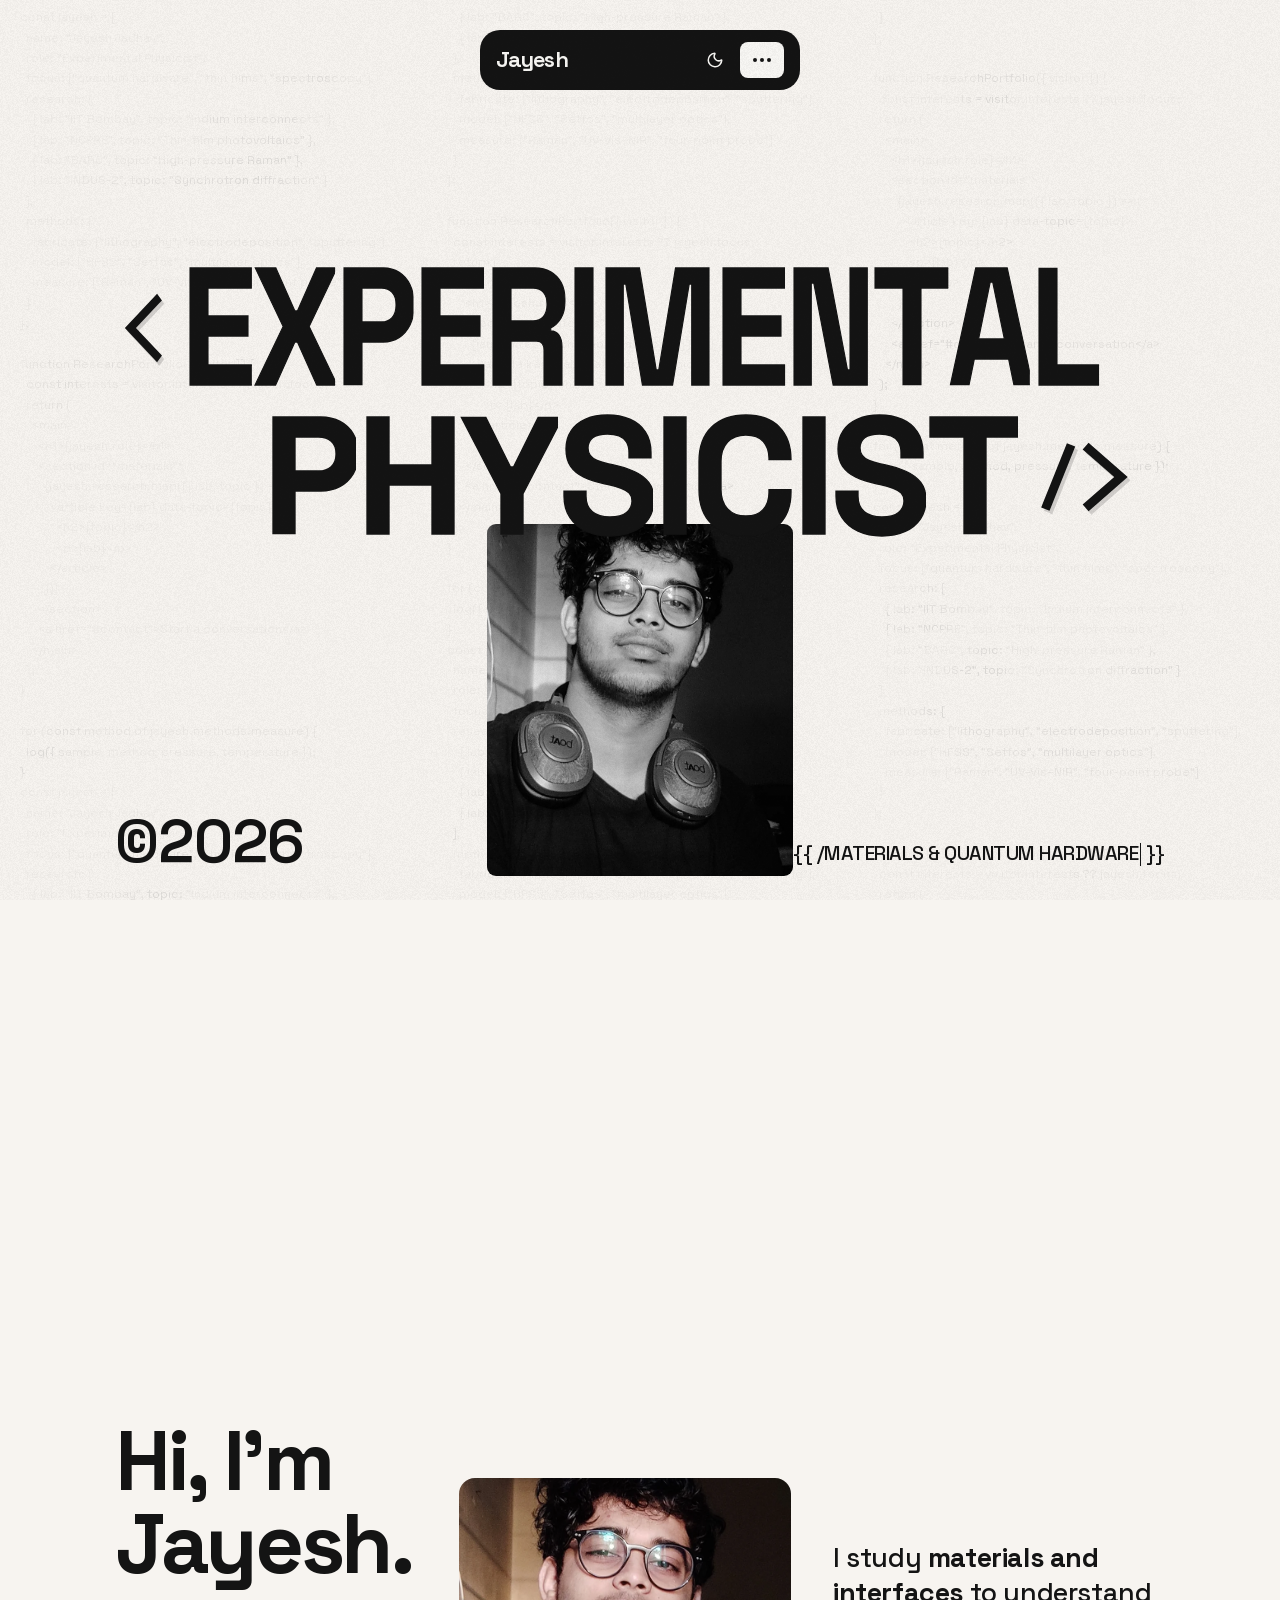
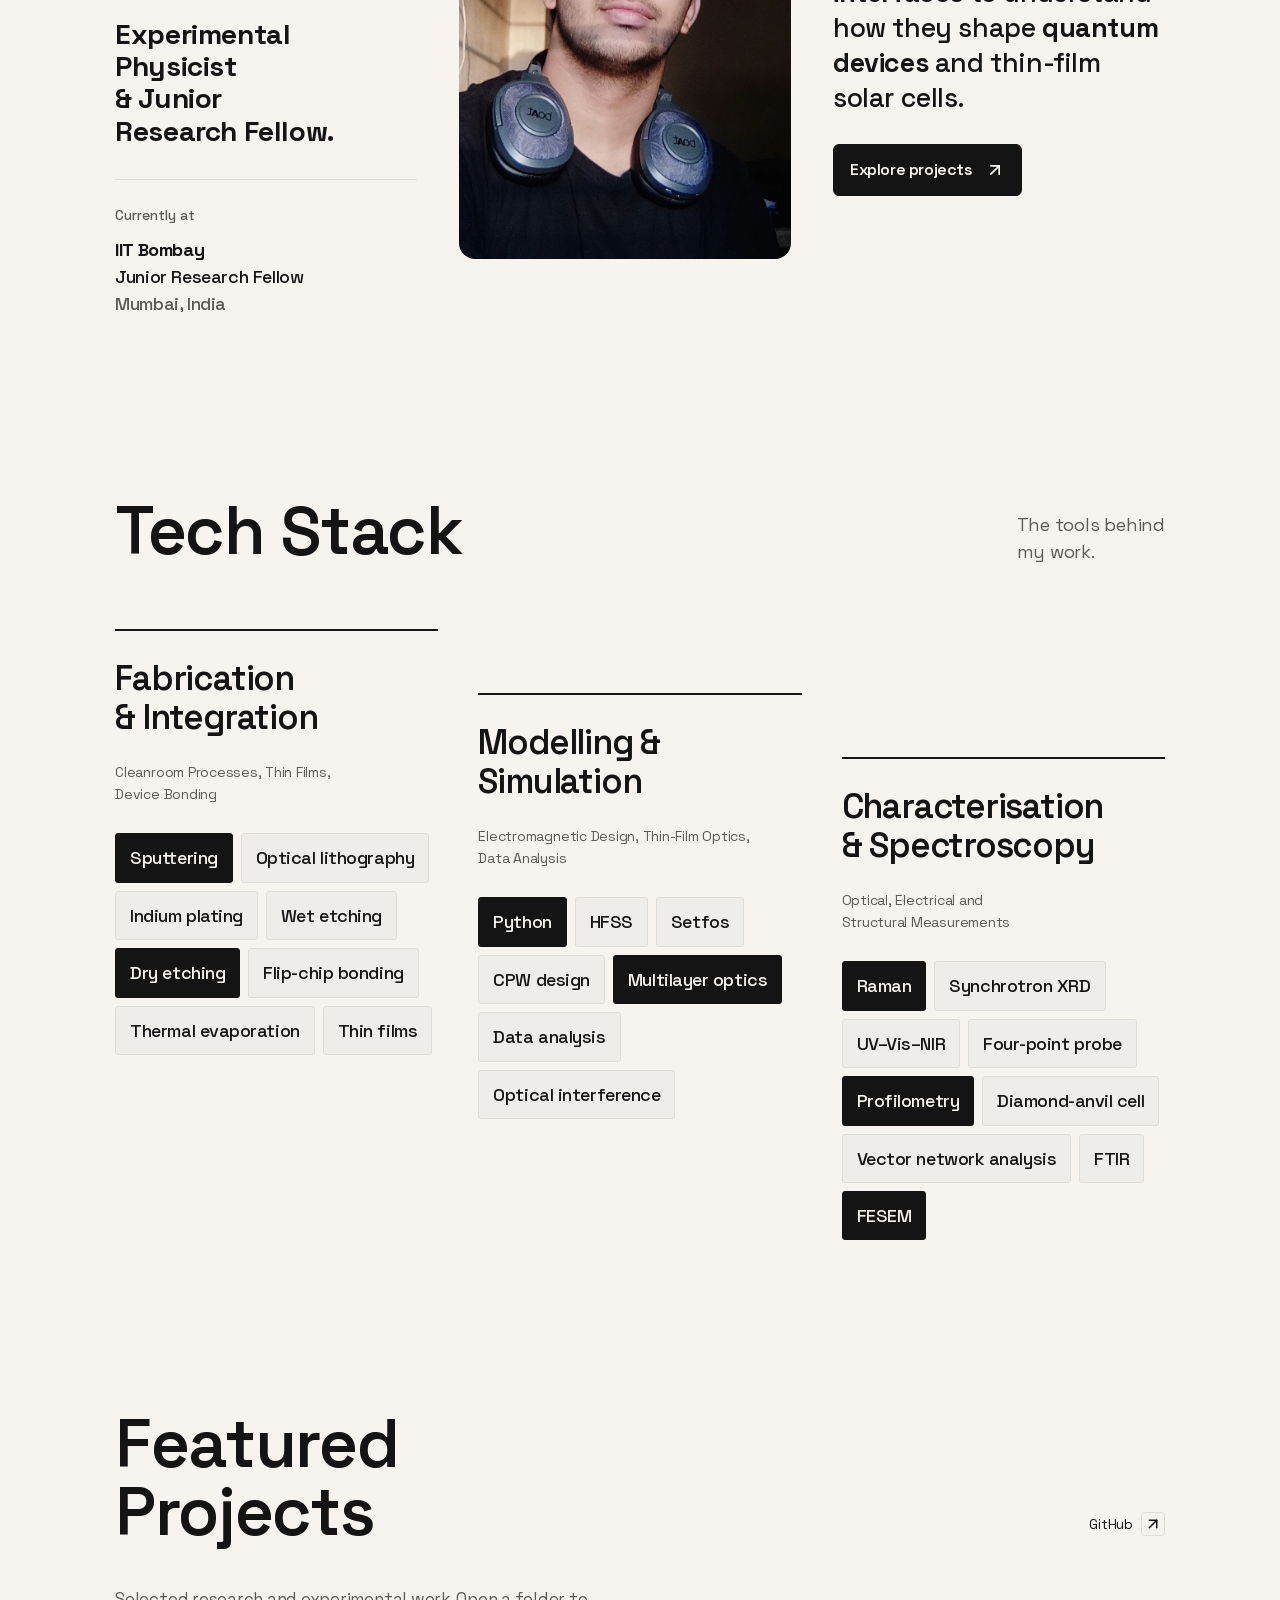
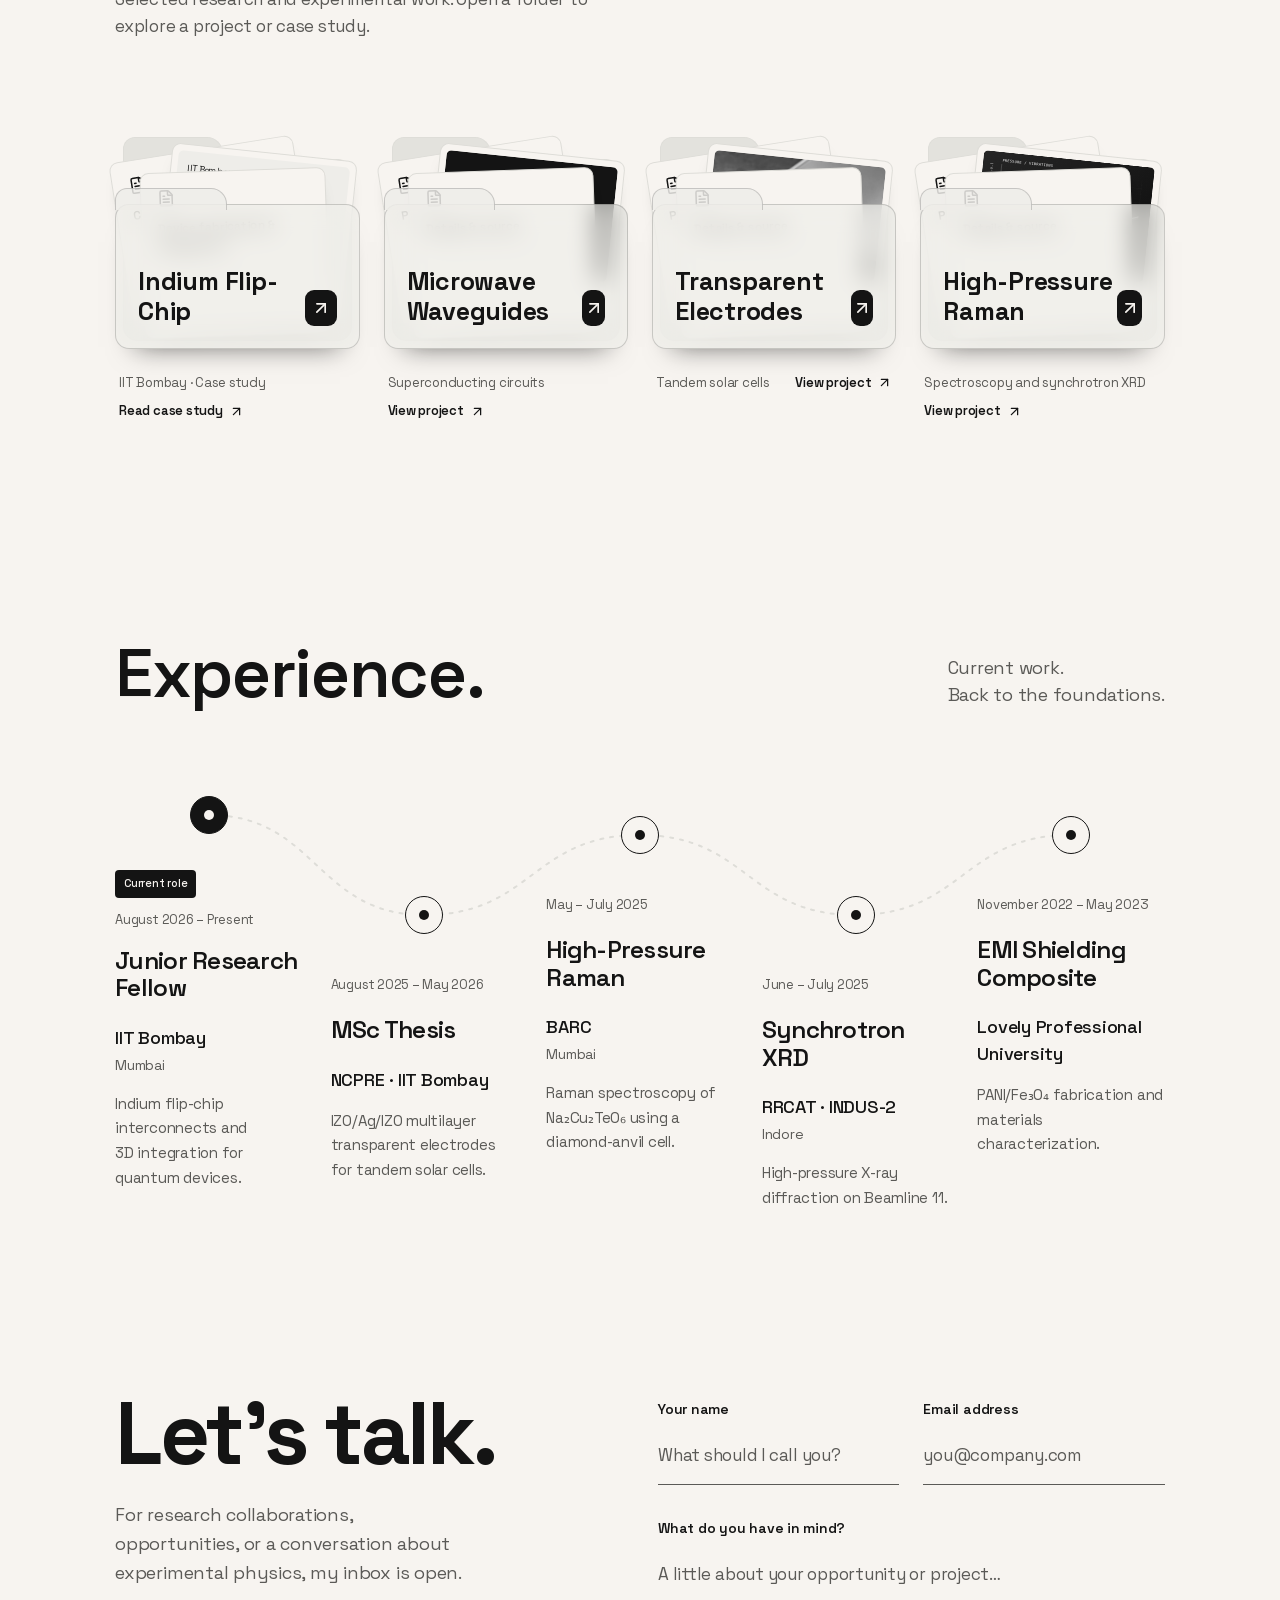
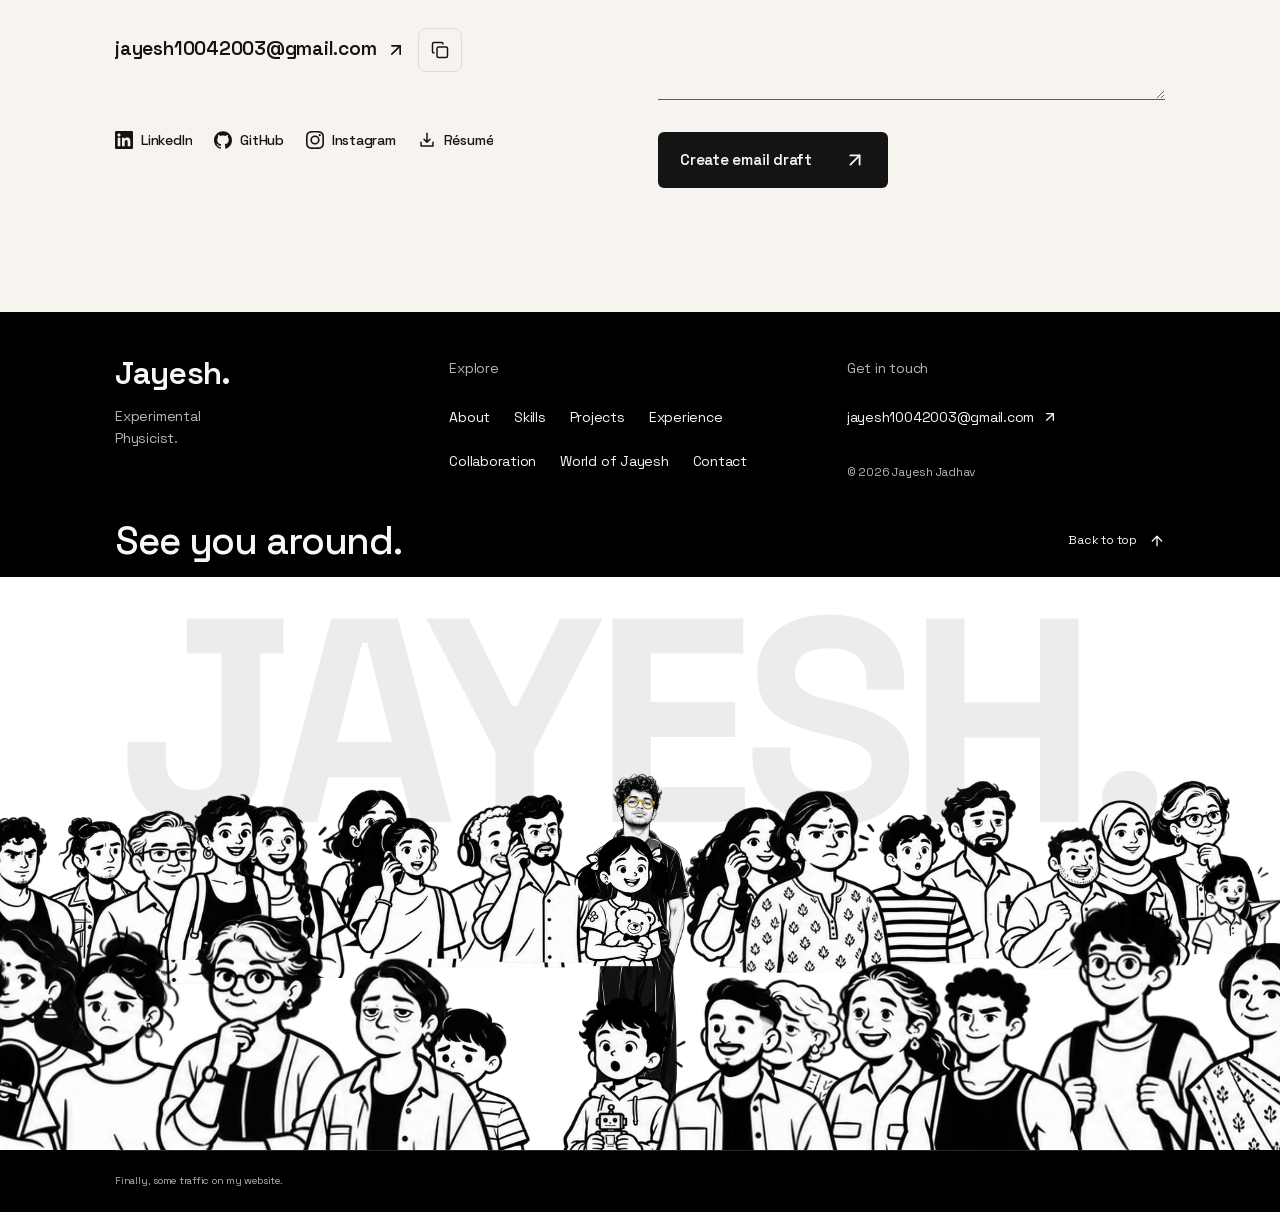
==== commit 5635fb4f: "Match the authorized portfolio design and motion" ====
--- a/index.html
+++ b/index.html
@@ -1,211 +1,2509 @@
 <!doctype html>
-<html lang="en">
-<head>
-  <meta charset="utf-8">
-  <meta name="viewport" content="width=device-width, initial-scale=1">
-  <meta name="description" content="Jayesh Jadhav, experimental physicist and Junior Research Fellow at IIT Bombay. Research in quantum hardware, nanofabrication, thin-film optics and spectroscopy.">
-  <meta property="og:title" content="Jayesh Jadhav | Experimental Physicist">
-  <meta property="og:description" content="Research in quantum hardware, thin films and materials under pressure.">
-  <meta property="og:type" content="website">
-  <title>Jayesh Jadhav | Experimental Physicist</title>
-  <link rel="icon" type="image/svg+xml" href="assets/favicon.svg">
-  <link rel="stylesheet" href="styles.css">
-  <script src="script.js" defer></script>
-</head>
-<body>
-  <a class="skip-link" href="#main">Skip to content</a>
-  <header class="site-header">
-    <div class="shell header-inner">
-      <a class="brand" href="#top" aria-label="Jayesh Jadhav, home"><span class="brand-mark" aria-hidden="true">✦</span> Jayesh Jadhav</a>
-      <nav class="desktop-nav" aria-label="Main navigation">
-        <a href="#projects">Research</a>
-        <a href="#about">About</a>
-        <a href="#skills">Methods</a>
-        <a href="#experience">Experience</a>
-        <a href="#contact">Contact</a>
-      </nav>
-      <div class="header-actions">
-        <a class="header-resume" href="assets/Jayesh_Jadhav_Resume.pdf" download>Résumé <span aria-hidden="true">↓</span></a>
-        <button class="icon-button theme-button" id="theme-button" type="button" aria-label="Dark theme" aria-pressed="false">
-          <span class="theme-icon" aria-hidden="true"></span>
-        </button>
-        <button class="icon-button menu-toggle" id="menu-toggle" aria-label="Open menu" aria-expanded="false" aria-controls="floating-menu" type="button">
-          <span class="menu-icon" aria-hidden="true"></span>
-        </button>
-      </div>
-      <nav class="mobile-nav" id="floating-menu" aria-label="Main navigation" hidden>
-        <a href="#projects">Research</a>
-        <a href="#about">About</a>
-        <a href="#skills">Methods</a>
-        <a href="#experience">Experience</a>
-        <a href="#contact">Contact</a>
-        <a href="assets/Jayesh_Jadhav_Resume.pdf" download>Download résumé <span aria-hidden="true">↓</span></a>
-      </nav>
-    </div>
-  </header>
+<html lang="en" class="fJfFLG_variable">
+  <head>
+    <meta charset="utf-8" />
+    <meta
+      name="viewport"
+      content="width=device-width, initial-scale=1, viewport-fit=cover"
+    />
+    <meta
+      name="description"
+      content="Jayesh Jadhav, experimental physicist and Junior Research Fellow at IIT Bombay. Explore research in quantum hardware, thin films, and spectroscopy."
+    />
+    <meta property="og:type" content="website" />
+    <meta
+      property="og:title"
+      content="Jayesh Jadhav | Experimental Physicist"
+    />
+    <meta
+      property="og:description"
+      content="Research in quantum hardware, thin-film optics, and high-pressure spectroscopy."
+    />
+    <title>Jayesh Jadhav | Experimental Physicist</title>
+    <link rel="icon" type="image/svg+xml" href="assets/favicon.svg" />
+    <link
+      rel="preload"
+      href="assets/reference-fonts/237858b39a32779d-s.p.1ii7211jqpzi_.woff2"
+      as="font"
+      type="font/woff2"
+      crossorigin
+    />
+    <link rel="preload" href="assets/jayesh-portrait.webp" as="image" />
+    <link rel="stylesheet" href="styles.css" />
+    <link rel="stylesheet" href="reference-projects.css" />
+    <link rel="stylesheet" href="reference-crowd.css" />
+    <link rel="stylesheet" href="reference-overrides.css" />
+    <script>
+      try {
+        const theme =
+          localStorage.getItem("portfolio-theme") ||
+          localStorage.getItem("jayesh-portfolio-theme");
+        if (theme === "dark") {
+          document.documentElement.dataset.theme = "dark";
+        }
+      } catch {}
+    </script>
+    <script src="reference-shell.js" defer></script>
+    <script src="reference-motion.js" defer></script>
+    <script src="script.js" defer></script>
+    <script src="reference-crowd.js" defer></script>
+    <script src="reference-chat.js" defer></script>
+  </head>
+  <body
+    ><div class="portfolio" id="top">
+      <a class="skip-link" href="#main">Skip to content</a
+      ><header class="site-header"
+        ><div class="header-inner">
+          <a class="wordmark" href="#about" aria-label="Jayesh Jadhav, home"
+            ><span class="wordmark-text">Jayesh</span></a
+          ><div class="header-actions">
+            <button
+              aria-label="Toggle dark mode"
+              aria-pressed="false"
+              class="wave-target icon-button theme-toggle"
+              ><span
+                class="wave-icon"
+                aria-hidden="true"
+                style="--wave-icon-size: 20px"
+                ><span class="wave-icon-track"
+                  ><span
+                    ><svg
+                      xmlns="http://www.w3.org/2000/svg"
+                      width="18"
+                      height="18"
+                      viewbox="0 0 24 24"
+                      fill="none"
+                      stroke="currentColor"
+                      stroke-width="2"
+                      stroke-linecap="round"
+                      stroke-linejoin="round"
+                      class="lucide lucide-moon"
+                      aria-hidden="true"
+                    >
+                      <path
+                        d="M20.985 12.486a9 9 0 1 1-9.473-9.472c.405-.022.617.46.402.803a6 6 0 0 0 8.268 8.268c.344-.215.825-.004.803.401"
+                      ></path></svg></span
+                  ><span
+                    ><svg
+                      xmlns="http://www.w3.org/2000/svg"
+                      width="18"
+                      height="18"
+                      viewbox="0 0 24 24"
+                      fill="none"
+                      stroke="currentColor"
+                      stroke-width="2"
+                      stroke-linecap="round"
+                      stroke-linejoin="round"
+                      class="lucide lucide-moon"
+                      aria-hidden="true"
+                    >
+                      <path
+                        d="M20.985 12.486a9 9 0 1 1-9.473-9.472c.405-.022.617.46.402.803a6 6 0 0 0 8.268 8.268c.344-.215.825-.004.803.401"
+                      ></path></svg></span></span></span></button
+            ><button
+              type="button"
+              class="icon-button nav-menu-trigger wave-target"
+              aria-label="Navigation menu"
+              aria-expanded="false"
+              aria-controls="navigation-panel"
+              aria-haspopup="dialog"
+              ><span
+                class="wave-icon"
+                aria-hidden="true"
+                style="--wave-icon-size: 24px"
+                ><span class="wave-icon-track"
+                  ><span
+                    ><svg
+                      xmlns="http://www.w3.org/2000/svg"
+                      width="24"
+                      height="24"
+                      viewbox="0 0 24 24"
+                      fill="none"
+                      stroke="currentColor"
+                      stroke-width="2"
+                      stroke-linecap="round"
+                      stroke-linejoin="round"
+                      class="lucide lucide-ellipsis"
+                      aria-hidden="true"
+                    >
+                      <circle cx="12" cy="12" r="1"></circle>
+                      <circle cx="19" cy="12" r="1"></circle>
+                      <circle cx="5" cy="12" r="1"></circle></svg></span
+                  ><span
+                    ><svg
+                      xmlns="http://www.w3.org/2000/svg"
+                      width="24"
+                      height="24"
+                      viewbox="0 0 24 24"
+                      fill="none"
+                      stroke="currentColor"
+                      stroke-width="2"
+                      stroke-linecap="round"
+                      stroke-linejoin="round"
+                      class="lucide lucide-ellipsis"
+                      aria-hidden="true"
+                    >
+                      <circle cx="12" cy="12" r="1"></circle>
+                      <circle cx="19" cy="12" r="1"></circle>
+                      <circle
+                        cx="5"
+                        cy="12"
+                        r="1"
+                      ></circle></svg></span></span></span
+            ></button>
+          </div> </div></header
+      ><dialog
+        id="navigation-panel"
+        class="nav-dialog"
+        aria-label="Navigation menu"
+        ><div class="nav-panel">
+          <div class="nav-panel-top"
+            ><button
+              type="button"
+              class="nav-panel-close"
+              aria-label="Close navigation menu"
+              ><span class="nav-menu-text"
+                ><span class="sr-only">close</span
+                ><span aria-hidden="true"
+                  ><span class="nav-menu-piece">c</span
+                  ><span class="nav-menu-piece">l</span
+                  ><span class="nav-menu-piece">o</span
+                  ><span class="nav-menu-piece">s</span
+                  ><span class="nav-menu-piece">e</span></span
+                ></span
+              ><span class="nav-close-circle nav-menu-piece"
+                ><svg
+                  xmlns="http://www.w3.org/2000/svg"
+                  width="23"
+                  height="23"
+                  viewbox="0 0 24 24"
+                  fill="none"
+                  stroke="currentColor"
+                  stroke-width="2"
+                  stroke-linecap="round"
+                  stroke-linejoin="round"
+                  class="lucide lucide-x"
+                  aria-hidden="true"
+                >
+                  <path d="M18 6 6 18"></path>
+                  <path d="m6 6 12 12"></path></svg></span></button
+          ></div>
+          <nav class="nav-panel-links" aria-label="Site navigation"
+            ><div class="nav-menu-primary">
+              <a href="#projects"
+                ><span class="nav-menu-text"
+                  ><span class="sr-only">Projects</span
+                  ><span aria-hidden="true"
+                    ><span class="nav-menu-piece">P</span
+                    ><span class="nav-menu-piece">r</span
+                    ><span class="nav-menu-piece">o</span
+                    ><span class="nav-menu-piece">j</span
+                    ><span class="nav-menu-piece">e</span
+                    ><span class="nav-menu-piece">c</span
+                    ><span class="nav-menu-piece">t</span
+                    ><span class="nav-menu-piece">s</span></span
+                  ></span
+                ></a
+              ><a href="#about" aria-current="location"
+                ><span class="nav-menu-text"
+                  ><span class="sr-only">About</span
+                  ><span aria-hidden="true"
+                    ><span class="nav-menu-piece">A</span
+                    ><span class="nav-menu-piece">b</span
+                    ><span class="nav-menu-piece">o</span
+                    ><span class="nav-menu-piece">u</span
+                    ><span class="nav-menu-piece">t</span></span
+                  ></span
+                ></a
+              ><a href="#contact"
+                ><span class="nav-menu-text"
+                  ><span class="sr-only">Contact</span
+                  ><span aria-hidden="true"
+                    ><span class="nav-menu-piece">C</span
+                    ><span class="nav-menu-piece">o</span
+                    ><span class="nav-menu-piece">n</span
+                    ><span class="nav-menu-piece">t</span
+                    ><span class="nav-menu-piece">a</span
+                    ><span class="nav-menu-piece">c</span
+                    ><span class="nav-menu-piece">t</span></span
+                  ></span
+                ></a
+              >
+            </div>
+            <div class="nav-menu-secondary">
+              <a href="#skills"
+                ><span class="nav-menu-text"
+                  ><span class="sr-only">Skills</span
+                  ><span aria-hidden="true"
+                    ><span class="nav-menu-piece">S</span
+                    ><span class="nav-menu-piece">k</span
+                    ><span class="nav-menu-piece">i</span
+                    ><span class="nav-menu-piece">l</span
+                    ><span class="nav-menu-piece">l</span
+                    ><span class="nav-menu-piece">s</span></span
+                  ></span
+                ></a
+              ><a href="#experience"
+                ><span class="nav-menu-text"
+                  ><span class="sr-only">Experience</span
+                  ><span aria-hidden="true"
+                    ><span class="nav-menu-piece">E</span
+                    ><span class="nav-menu-piece">x</span
+                    ><span class="nav-menu-piece">p</span
+                    ><span class="nav-menu-piece">e</span
+                    ><span class="nav-menu-piece">r</span
+                    ><span class="nav-menu-piece">i</span
+                    ><span class="nav-menu-piece">e</span
+                    ><span class="nav-menu-piece">n</span
+                    ><span class="nav-menu-piece">c</span
+                    ><span class="nav-menu-piece">e</span></span
+                  ></span
+                ></a
+              ><a href="./research/"
+                ><span class="nav-menu-text"
+                  ><span class="sr-only">Collaboration</span
+                  ><span aria-hidden="true"
+                    ><span class="nav-menu-piece">C</span
+                    ><span class="nav-menu-piece">o</span
+                    ><span class="nav-menu-piece">l</span
+                    ><span class="nav-menu-piece">l</span
+                    ><span class="nav-menu-piece">a</span
+                    ><span class="nav-menu-piece">b</span
+                    ><span class="nav-menu-piece">o</span
+                    ><span class="nav-menu-piece">r</span
+                    ><span class="nav-menu-piece">a</span
+                    ><span class="nav-menu-piece">t</span
+                    ><span class="nav-menu-piece">i</span
+                    ><span class="nav-menu-piece">o</span
+                    ><span class="nav-menu-piece">n</span></span
+                  ></span
+                ></a
+              ><a href="./world/"
+                ><span class="nav-menu-text"
+                  ><span class="sr-only">World of Jayesh</span
+                  ><span aria-hidden="true"
+                    ><span class="nav-menu-piece">W</span
+                    ><span class="nav-menu-piece">o</span
+                    ><span class="nav-menu-piece">r</span
+                    ><span class="nav-menu-piece">l</span
+                    ><span class="nav-menu-piece">d</span
+                    ><span class="nav-menu-piece"> </span
+                    ><span class="nav-menu-piece">o</span
+                    ><span class="nav-menu-piece">f</span
+                    ><span class="nav-menu-piece"> </span
+                    ><span class="nav-menu-piece">J</span
+                    ><span class="nav-menu-piece">a</span
+                    ><span class="nav-menu-piece">y</span
+                    ><span class="nav-menu-piece">e</span
+                    ><span class="nav-menu-piece">s</span
+                    ><span class="nav-menu-piece">h</span></span
+                  ></span
+                ></a
+              >
+            </div></nav
+          ><div class="nav-panel-footer">
+            <a class="nav-panel-email" href="mailto:jayesh10042003@gmail.com"
+              ><span class="nav-menu-text"
+                ><span class="sr-only">jayesh10042003@gmail.com</span
+                ><span aria-hidden="true"
+                  ><span class="nav-menu-piece">j</span
+                  ><span class="nav-menu-piece">a</span
+                  ><span class="nav-menu-piece">y</span
+                  ><span class="nav-menu-piece">e</span
+                  ><span class="nav-menu-piece">s</span
+                  ><span class="nav-menu-piece">h</span
+                  ><span class="nav-menu-piece">1</span
+                  ><span class="nav-menu-piece">0</span
+                  ><span class="nav-menu-piece">0</span
+                  ><span class="nav-menu-piece">4</span
+                  ><span class="nav-menu-piece">2</span
+                  ><span class="nav-menu-piece">0</span
+                  ><span class="nav-menu-piece">0</span
+                  ><span class="nav-menu-piece">3</span
+                  ><span class="nav-menu-piece">@</span
+                  ><span class="nav-menu-piece">g</span
+                  ><span class="nav-menu-piece">m</span
+                  ><span class="nav-menu-piece">a</span
+                  ><span class="nav-menu-piece">i</span
+                  ><span class="nav-menu-piece">l</span
+                  ><span class="nav-menu-piece">.</span
+                  ><span class="nav-menu-piece">c</span
+                  ><span class="nav-menu-piece">o</span
+                  ><span class="nav-menu-piece">m</span></span
+                ></span
+              ></a
+            ><div class="nav-panel-socials">
+              <a
+                class="nav-menu-piece"
+                href="https://www.instagram.com/jayesh10042003/"
+                aria-label="Instagram"
+                target="_blank"
+                rel="noopener noreferrer"
+                ><svg
+                  class="platform-logo"
+                  viewbox="0 0 24 24"
+                  width="18"
+                  height="18"
+                  fill="currentColor"
+                  aria-hidden="true"
+                  focusable="false"
+                >
+                  <path
+                    d="M7.0301.084c-1.2768.0602-2.1487.264-2.911.5634-.7888.3075-1.4575.72-2.1228 1.3877-.6652.6677-1.075 1.3368-1.3802 2.127-.2954.7638-.4956 1.6365-.552 2.914-.0564 1.2775-.0689 1.6882-.0626 4.947.0062 3.2586.0206 3.6671.0825 4.9473.061 1.2765.264 2.1482.5635 2.9107.308.7889.72 1.4573 1.388 2.1228.6679.6655 1.3365 1.0743 2.1285 1.38.7632.295 1.6361.4961 2.9134.552 1.2773.056 1.6884.069 4.9462.0627 3.2578-.0062 3.668-.0207 4.9478-.0814 1.28-.0607 2.147-.2652 2.9098-.5633.7889-.3086 1.4578-.72 2.1228-1.3881.665-.6682 1.0745-1.3378 1.3795-2.1284.2957-.7632.4966-1.636.552-2.9124.056-1.2809.0692-1.6898.063-4.948-.0063-3.2583-.021-3.6668-.0817-4.9465-.0607-1.2797-.264-2.1487-.5633-2.9117-.3084-.7889-.72-1.4568-1.3876-2.1228C21.2982 1.33 20.628.9208 19.8378.6165 19.074.321 18.2017.1197 16.9244.0645 15.6471.0093 15.236-.005 11.977.0014 8.718.0076 8.31.0215 7.0301.0839m.1402 21.6932c-1.17-.0509-1.8053-.2453-2.2287-.408-.5606-.216-.96-.4771-1.3819-.895-.422-.4178-.6811-.8186-.9-1.378-.1644-.4234-.3624-1.058-.4171-2.228-.0595-1.2645-.072-1.6442-.079-4.848-.007-3.2037.0053-3.583.0607-4.848.05-1.169.2456-1.805.408-2.2282.216-.5613.4762-.96.895-1.3816.4188-.4217.8184-.6814 1.3783-.9003.423-.1651 1.0575-.3614 2.227-.4171 1.2655-.06 1.6447-.072 4.848-.079 3.2033-.007 3.5835.005 4.8495.0608 1.169.0508 1.8053.2445 2.228.408.5608.216.96.4754 1.3816.895.4217.4194.6816.8176.9005 1.3787.1653.4217.3617 1.056.4169 2.2263.0602 1.2655.0739 1.645.0796 4.848.0058 3.203-.0055 3.5834-.061 4.848-.051 1.17-.245 1.8055-.408 2.2294-.216.5604-.4763.96-.8954 1.3814-.419.4215-.8181.6811-1.3783.9-.4224.1649-1.0577.3617-2.2262.4174-1.2656.0595-1.6448.072-4.8493.079-3.2045.007-3.5825-.006-4.848-.0608M16.953 5.5864A1.44 1.44 0 1 0 18.39 4.144a1.44 1.44 0 0 0-1.437 1.4424M5.8385 12.012c.0067 3.4032 2.7706 6.1557 6.173 6.1493 3.4026-.0065 6.157-2.7701 6.1506-6.1733-.0065-3.4032-2.771-6.1565-6.174-6.1498-3.403.0067-6.156 2.771-6.1496 6.1738M8 12.0077a4 4 0 1 1 4.008 3.9921A3.9996 3.9996 0 0 1 8 12.0077"
+                  ></path></svg></a
+              ><a
+                class="nav-menu-piece"
+                href="https://github.com/jayeshofphysics"
+                aria-label="GitHub"
+                target="_blank"
+                rel="noopener noreferrer"
+                ><svg
+                  class="platform-logo"
+                  viewbox="0 0 24 24"
+                  width="18"
+                  height="18"
+                  fill="currentColor"
+                  aria-hidden="true"
+                  focusable="false"
+                >
+                  <path
+                    d="M12 .297c-6.63 0-12 5.373-12 12 0 5.303 3.438 9.8 8.205 11.385.6.113.82-.258.82-.577 0-.285-.01-1.04-.015-2.04-3.338.724-4.042-1.61-4.042-1.61C4.422 18.07 3.633 17.7 3.633 17.7c-1.087-.744.084-.729.084-.729 1.205.084 1.838 1.236 1.838 1.236 1.07 1.835 2.809 1.305 3.495.998.108-.776.417-1.305.76-1.605-2.665-.3-5.466-1.332-5.466-5.93 0-1.31.465-2.38 1.235-3.22-.135-.303-.54-1.523.105-3.176 0 0 1.005-.322 3.3 1.23.96-.267 1.98-.399 3-.405 1.02.006 2.04.138 3 .405 2.28-1.552 3.285-1.23 3.285-1.23.645 1.653.24 2.873.12 3.176.765.84 1.23 1.91 1.23 3.22 0 4.61-2.805 5.625-5.475 5.92.42.36.81 1.096.81 2.22 0 1.606-.015 2.896-.015 3.286 0 .315.21.69.825.57C20.565 22.092 24 17.592 24 12.297c0-6.627-5.373-12-12-12"
+                  ></path></svg></a
+              ><a
+                class="nav-menu-piece"
+                href="assets/Jayesh_Jadhav_Resume.pdf"
+                aria-label="Download résumé"
+                download=""
+                ><svg
+                  class="platform-logo"
+                  viewbox="0 0 24 24"
+                  width="18"
+                  height="18"
+                  fill="none"
+                  stroke="currentColor"
+                  stroke-width="2"
+                  stroke-linecap="round"
+                  stroke-linejoin="round"
+                  aria-hidden="true"
+                >
+                  <path d="M12 3v12m-4-4 4 4 4-4M4 15v5h16v-5"></path></svg></a
+              ><a
+                class="nav-menu-piece"
+                href="https://www.linkedin.com/in/jayeshjadhaviitbphysics/"
+                aria-label="LinkedIn"
+                target="_blank"
+                rel="noopener noreferrer"
+                ><svg
+                  class="platform-logo"
+                  viewbox="0 0 24 24"
+                  width="18"
+                  height="18"
+                  fill="currentColor"
+                  aria-hidden="true"
+                  focusable="false"
+                >
+                  <path
+                    d="M20.447 20.452h-3.554v-5.569c0-1.328-.027-3.037-1.852-3.037-1.853 0-2.136 1.445-2.136 2.939v5.667H9.351V9h3.414v1.561h.046c.477-.9 1.637-1.85 3.37-1.85 3.601 0 4.267 2.37 4.267 5.455v6.286zM5.337 7.433c-1.144 0-2.063-.926-2.063-2.065 0-1.138.92-2.063 2.063-2.063 1.14 0 2.064.925 2.064 2.063 0 1.139-.925 2.065-2.064 2.065zm1.782 13.019H3.555V9h3.564v11.452zM22.225 0H1.771C.792 0 0 .774 0 1.729v20.542C0 23.227.792 24 1.771 24h20.451C23.2 24 24 23.227 24 22.271V1.729C24 .774 23.2 0 22.222 0h.003z"
+                  ></path></svg
+              ></a>
+            </div>
+          </div> </div></dialog
+      ><main id="main"
+        ><section id="about" class="about-section"
+          ><div class="portrait-journey" aria-hidden="true"
+            ><div class="portrait-sticky-stage"
+              ><div class="portrait-card">
+                <div class="portrait-face portrait-face-front"
+                  ><img
+                    alt=""
+                    width="805"
+                    height="1300"
+                    decoding="async"
+                    src="assets/jayesh-portrait.webp"
+                /></div>
+                <div class="portrait-face portrait-face-back"
+                  ><img
+                    alt=""
+                    width="805"
+                    height="1300"
+                    decoding="async"
+                    src="assets/jayesh-portrait.webp"
+                /></div> </div></div
+          ></div>
+          <div class="hero wrap" data-sc-act="flow" data-hero-intro="pending">
+            <noscript
+              ><style>
+                .hero[data-hero-intro="pending"] .hero-letter,
+                .hero[data-hero-intro="pending"] .hero-code-mark svg {
+                  opacity: 1 !important;
+                }
+              </style></noscript
+            >
+            <div
+              class="glyph-background hero-code-background"
+              data-slot="glyph-background"
+              aria-hidden="true"
+            >
+              <pre class="glyph-code-fallback">
+const jayesh = {
+  name: "Jayesh Jadhav",
+  role: "Experimental Physicist",
+  focus: ["quantum hardware", "thin films", "spectroscopy"],
+  research: [
+    { lab: "IIT Bombay", topic: "Indium interconnects" },
+    { lab: "NCPRE", topic: "Thin-film photovoltaics" },
+    { lab: "BARC", topic: "High-pressure Raman" },
+    { lab: "INDUS-2", topic: "Synchrotron diffraction" }
+  ],
+  methods: {
+    fabricate: ["lithography", "electrodeposition", "sputtering"],
+    model: ["HFSS", "Setfos", "multilayer optics"],
+    measure: ["Raman", "UV–Vis–NIR", "four-point probe"]
+  }
+};
 
-  <main id="main">
-    <section class="hero shell" id="top" aria-labelledby="hero-title">
-      <div class="hero-content">
-        <p class="eyebrow hero-eyebrow">Junior Research Fellow · IIT Bombay</p>
-        <h1 id="hero-title">Experimental <em>physicist.</em></h1>
-        <p class="hero-lede">I’m Jayesh. I study how materials and interfaces shape the way devices work, from thin-film solar cells to superconducting quantum circuits.</p>
-        <div class="hero-actions">
-          <a href="#projects" class="button button-primary">Explore my research <span aria-hidden="true">↘</span></a>
-          <a href="#about" class="text-link">About me <span aria-hidden="true">↓</span></a>
+function ResearchPortfolio({ visitor }) {
+  const interests = visitor.interests ?? jayesh.focus;
+  return (
+    &lt;main&gt;
+      &lt;h1&gt;{jayesh.role}&lt;/h1&gt;
+      &lt;section id="materials"&gt;
+        {jayesh.research.map(({ lab, topic }) =&gt; (
+          &lt;article key={lab} data-topic={topic}&gt;
+            &lt;h2&gt;{topic}&lt;/h2&gt;
+            &lt;p&gt;{lab}&lt;/p&gt;
+          &lt;/article&gt;
+        ))}
+      &lt;/section&gt;
+      &lt;a href="#contact"&gt;Start a conversation&lt;/a&gt;
+    &lt;/main&gt;
+  );
+}
+
+for (const method of jayesh.methods.measure) {
+  log({ sample, method, pressure, temperature });
+}
+</pre
+              >
+              <canvas></canvas>
+            </div>
+            <a
+              href="#biography"
+              class="hero-portrait-link"
+              aria-label="About Jayesh Jadhav"
+              ><img
+                alt="Portrait of Jayesh Jadhav"
+                width="805"
+                height="1300"
+                decoding="async"
+                src="assets/jayesh-portrait.webp" /></a
+            ><div class="hero-heading-composition"
+              ><h1
+                class="hero-title hero-display-title"
+                aria-label="Experimental Physicist"
+              >
+                <span class="title-line" aria-hidden="true"
+                  ><span class="hero-word"
+                    ><span
+                      class="hero-code-open hero-code-mark"
+                      aria-hidden="true"
+                      ><svg
+                        viewbox="20 0 110 160"
+                        fill="none"
+                        stroke="currentColor"
+                        stroke-width="16"
+                        stroke-linecap="square"
+                        stroke-linejoin="miter"
+                        focusable="false"
+                      >
+                        <path
+                          class="hero-code-depth"
+                          opacity=".16"
+                          d="M105 30 48 80 105 130"
+                          transform="translate(5 6)"
+                        ></path>
+                        <path d="M105 30 48 80 105 130"></path></svg></span
+                    ><span class="hero-letter-window"
+                      ><span class="hero-letter">E</span></span
+                    ><span class="hero-letter-window"
+                      ><span class="hero-letter">X</span></span
+                    ><span class="hero-letter-window"
+                      ><span class="hero-letter">P</span></span
+                    ><span class="hero-letter-window"
+                      ><span class="hero-letter">E</span></span
+                    ><span class="hero-letter-window"
+                      ><span class="hero-letter">R</span></span
+                    ><span class="hero-letter-window"
+                      ><span class="hero-letter">I</span></span
+                    ><span class="hero-letter-window"
+                      ><span class="hero-letter">M</span></span
+                    ><span class="hero-letter-window"
+                      ><span class="hero-letter">E</span></span
+                    ><span class="hero-letter-window"
+                      ><span class="hero-letter">N</span></span
+                    ><span class="hero-letter-window"
+                      ><span class="hero-letter">T</span></span
+                    ><span class="hero-letter-window"
+                      ><span class="hero-letter">A</span></span
+                    ><span class="hero-letter-window"
+                      ><span class="hero-letter">L</span></span
+                    ></span
+                  ></span
+                ><span class="title-line" aria-hidden="true"
+                  ><span class="hero-word"
+                    ><span class="hero-letter-window"
+                      ><span class="hero-letter">P</span></span
+                    ><span class="hero-letter-window"
+                      ><span class="hero-letter">H</span></span
+                    ><span class="hero-letter-window"
+                      ><span class="hero-letter">Y</span></span
+                    ><span class="hero-letter-window"
+                      ><span class="hero-letter">S</span></span
+                    ><span class="hero-letter-window"
+                      ><span class="hero-letter">I</span></span
+                    ><span class="hero-letter-window"
+                      ><span class="hero-letter">C</span></span
+                    ><span class="hero-letter-window"
+                      ><span class="hero-letter">I</span></span
+                    ><span class="hero-letter-window"
+                      ><span class="hero-letter">S</span></span
+                    ><span class="hero-letter-window"
+                      ><span class="hero-letter">T</span></span
+                    ><span
+                      class="hero-code-close hero-code-mark"
+                      aria-hidden="true"
+                      ><svg
+                        viewbox="0 0 180 160"
+                        fill="none"
+                        stroke="currentColor"
+                        stroke-width="16"
+                        stroke-linecap="square"
+                        stroke-linejoin="miter"
+                        focusable="false"
+                      >
+                        <path
+                          class="hero-code-depth"
+                          opacity=".16"
+                          d="M65 30 25 130M100 30 157 80 100 130"
+                          transform="translate(5 6)"
+                        ></path>
+                        <path
+                          d="M65 30 25 130M100 30 157 80 100 130"
+                        ></path></svg></span></span
+                ></span> </h1
+            ></div>
+            <div class="hero-footer">
+              <span class="hero-year" data-current-year="">©2026</span
+              ><span class="hero-focus"
+                ><span class="terminal-text"
+                  ><span aria-hidden="true">{{ </span
+                  ><span>/MATERIALS &amp; QUANTUM HARDWARE</span
+                  ><span class="terminal-caret" aria-hidden="true"></span
+                  ><span aria-hidden="true"> }}</span></span
+                ></span
+              >
+            </div>
+          </div>
+          <div
+            id="biography"
+            class="biography wrap measure-content"
+            data-sc-act="flow"
+          >
+            <div class="bio-introduction">
+              <h2
+                >Hi, I'm<br />
+                Jayesh.</h2
+              >
+              <p class="bio-role"
+                >Experimental Physicist
+                <span>&amp; Junior Research Fellow.</span></p
+              >
+              <div class="bio-current">
+                <span>Currently at</span
+                ><p
+                  ><strong>IIT Bombay</strong><br />Junior Research Fellow<br /><span
+                    >Mumbai, India</span
+                  ></p
+                >
+              </div>
+            </div>
+            <figure class="bio-portrait"
+              ><img
+                alt="Portrait of Jayesh Jadhav"
+                loading="lazy"
+                width="805"
+                height="1300"
+                decoding="async"
+                src="assets/jayesh-portrait.webp" /></figure
+            ><div class="bio-description">
+              <p class="bio-lead"
+                >I study <strong>materials and interfaces</strong> to understand
+                how they shape <strong>quantum devices</strong> and thin-film
+                solar cells.</p
+              >
+              <div class="bio-actions"
+                ><a class="bio-projects wave-target" href="#projects"
+                  ><span class="wave-text"
+                    ><span class="sr-only">Explore projects</span
+                    ><span class="wave-words" aria-hidden="true"
+                      ><span class="wave-window"
+                        ><span class="wave-glyph" data-char="Explore"
+                          >Explore</span
+                        ></span
+                      >
+                      <span class="wave-window"
+                        ><span class="wave-glyph" data-char="projects"
+                          >projects</span
+                        ></span
+                      ></span
+                    ></span
+                  ><svg
+                    xmlns="http://www.w3.org/2000/svg"
+                    width="20"
+                    height="20"
+                    viewbox="0 0 24 24"
+                    fill="none"
+                    stroke="currentColor"
+                    stroke-width="2"
+                    stroke-linecap="round"
+                    stroke-linejoin="round"
+                    class="lucide lucide-arrow-up-right"
+                    aria-hidden="true"
+                  >
+                    <path d="M7 7h10v10"></path>
+                    <path d="M7 17 17 7"></path></svg></a
+              ></div>
+            </div> </div></section
+        ><section
+          id="skills"
+          class="skills-section section-pad"
+          data-sc-act="flow"
+          ><div class="wrap">
+            <div class="skills-heading">
+              <h2>Tech Stack</h2>
+              <p
+                >The tools behind<br />
+                my work.</p
+              >
+            </div>
+            <div class="skills-specimens">
+              <article
+                class="skills-specimen"
+                aria-labelledby="skills-fabrication"
+                ><h3 id="skills-fabrication">Fabrication &amp; Integration</h3>
+                <p class="skills-specimen-note"
+                  >Cleanroom Processes, Thin Films, Device Bonding</p
+                >
+                <ul class="skills-type-mosaic">
+                  <li>Sputtering</li>
+                  <li>Optical lithography</li>
+                  <li>Indium plating</li>
+                  <li>Wet etching</li>
+                  <li>Dry etching</li>
+                  <li>Flip-chip bonding</li>
+                  <li>Thermal evaporation</li>
+                  <li>Thin films</li>
+                </ul></article
+              ><article
+                class="skills-specimen"
+                aria-labelledby="skills-modelling"
+                ><h3 id="skills-modelling">Modelling &amp; Simulation</h3>
+                <p class="skills-specimen-note"
+                  >Electromagnetic Design, Thin-Film Optics, Data Analysis</p
+                >
+                <ul class="skills-type-mosaic">
+                  <li>Python</li>
+                  <li>HFSS</li>
+                  <li>Setfos</li>
+                  <li>CPW design</li>
+                  <li>Multilayer optics</li>
+                  <li>Data analysis</li>
+                  <li>Optical interference</li>
+                </ul></article
+              ><article
+                class="skills-specimen"
+                aria-labelledby="skills-characterisation"
+                ><h3 id="skills-characterisation"
+                  >Characterisation &amp; Spectroscopy</h3
+                >
+                <p class="skills-specimen-note"
+                  >Optical, Electrical and Structural Measurements</p
+                >
+                <ul class="skills-type-mosaic">
+                  <li>Raman</li>
+                  <li>Synchrotron XRD</li>
+                  <li>UV–Vis–NIR</li>
+                  <li>Four-point probe</li>
+                  <li>Profilometry</li>
+                  <li>Diamond-anvil cell</li>
+                  <li>Vector network analysis</li>
+                  <li>FTIR</li>
+                  <li>FESEM</li>
+                </ul></article
+              >
+            </div>
+          </div></section
+        ><section
+          id="projects"
+          class="projects-section wrap section-pad measure-content"
+          data-sc-act="flow"
+          ><noscript
+            ><style>
+              .project-folder-grid,
+              .project-panel-toolbar {
+                display: none !important;
+              }
+              @layer base {
+                #project-details-panel[hidden],
+                .project-study[hidden] {
+                  display: block !important;
+                }
+              }
+            </style></noscript
+          >
+          <div class="section-heading">
+            <h2>Featured<br />Projects</h2>
+            <a
+              href="https://github.com/jayeshofphysics"
+              target="_blank"
+              rel="noopener noreferrer"
+              class="text-link wave-target"
+              ><span class="wave-text"
+                ><span class="sr-only">GitHub</span
+                ><span class="wave-words" aria-hidden="true"
+                  ><span class="wave-window"
+                    ><span class="wave-glyph" data-char="GitHub"
+                      >GitHub</span
+                    ></span
+                  ></span
+                ></span
+              >
+              <svg
+                xmlns="http://www.w3.org/2000/svg"
+                width="18"
+                height="18"
+                viewbox="0 0 24 24"
+                fill="none"
+                stroke="currentColor"
+                stroke-width="2"
+                stroke-linecap="round"
+                stroke-linejoin="round"
+                class="lucide lucide-arrow-up-right"
+                aria-hidden="true"
+              >
+                <path d="M7 7h10v10"></path>
+                <path d="M7 17 17 7"></path></svg
+            ></a>
+          </div>
+          <p class="projects-intro"
+            >Selected research and experimental work. Open a folder to explore a
+            project or case study.</p
+          >
+          <div class="project-folder-grid">
+            <button
+              type="button"
+              class="project-folder"
+              data-folder-id="indium-case-study"
+              aria-expanded="false"
+              aria-controls="project-details-panel"
+              ><span class="sr-only">Indium Flip-Chip</span
+              ><span class="folder-scene" aria-hidden="true"
+                ><span class="folder-back"></span
+                ><span class="folder-paper folder-paper-back"
+                  ><svg
+                    xmlns="http://www.w3.org/2000/svg"
+                    width="18"
+                    height="18"
+                    viewbox="0 0 24 24"
+                    fill="none"
+                    stroke="currentColor"
+                    stroke-width="2"
+                    stroke-linecap="round"
+                    stroke-linejoin="round"
+                    class="lucide lucide-file-text"
+                    aria-hidden="true"
+                  >
+                    <path
+                      d="M6 22a2 2 0 0 1-2-2V4a2 2 0 0 1 2-2h8a2.4 2.4 0 0 1 1.704.706l3.588 3.588A2.4 2.4 0 0 1 20 8v12a2 2 0 0 1-2 2z"
+                    ></path>
+                    <path d="M14 2v5a1 1 0 0 0 1 1h5"></path>
+                    <path d="M10 9H8"></path>
+                    <path d="M16 13H8"></path>
+                    <path d="M16 17H8"></path></svg
+                  ><span>Case study overview</span
+                  ><span class="folder-paper-lines"></span></span
+                ><span class="folder-paper folder-paper-preview"
+                  ><span class="folder-case-preview"
+                    ><span>IIT Bombay</span
+                    ><strong>Fabrication to<br />flip-chip integration.</strong
+                    ><span>Quantum hardware case study</span></span
+                  ><span>Indium Flip-Chip</span></span
+                ><span class="folder-paper folder-paper-front"
+                  ><svg
+                    xmlns="http://www.w3.org/2000/svg"
+                    width="18"
+                    height="18"
+                    viewbox="0 0 24 24"
+                    fill="none"
+                    stroke="currentColor"
+                    stroke-width="2"
+                    stroke-linecap="round"
+                    stroke-linejoin="round"
+                    class="lucide lucide-file-text"
+                    aria-hidden="true"
+                  >
+                    <path
+                      d="M6 22a2 2 0 0 1-2-2V4a2 2 0 0 1 2-2h8a2.4 2.4 0 0 1 1.704.706l3.588 3.588A2.4 2.4 0 0 1 20 8v12a2 2 0 0 1-2 2z"
+                    ></path>
+                    <path d="M14 2v5a1 1 0 0 0 1 1h5"></path>
+                    <path d="M10 9H8"></path>
+                    <path d="M16 13H8"></path>
+                    <path d="M16 17H8"></path></svg
+                  ><span>Device fabrication &amp; integration</span
+                  ><span class="folder-paper-lines"></span></span
+                ><span class="folder-front"
+                  ><span class="folder-front-title">Indium Flip-Chip</span
+                  ><span class="folder-open-icon"
+                    ><svg
+                      xmlns="http://www.w3.org/2000/svg"
+                      width="20"
+                      height="20"
+                      viewbox="0 0 24 24"
+                      fill="none"
+                      stroke="currentColor"
+                      stroke-width="2"
+                      stroke-linecap="round"
+                      stroke-linejoin="round"
+                      class="lucide lucide-arrow-up-right"
+                      aria-hidden="true"
+                    >
+                      <path d="M7 7h10v10"></path>
+                      <path d="M7 17 17 7"></path></svg></span></span></span
+              ><span class="folder-caption"
+                ><span>IIT Bombay · Case study</span
+                ><span class="folder-caption-action"
+                  >Read case study
+                  <svg
+                    xmlns="http://www.w3.org/2000/svg"
+                    width="15"
+                    height="15"
+                    viewbox="0 0 24 24"
+                    fill="none"
+                    stroke="currentColor"
+                    stroke-width="2"
+                    stroke-linecap="round"
+                    stroke-linejoin="round"
+                    class="lucide lucide-arrow-up-right"
+                    aria-hidden="true"
+                  >
+                    <path d="M7 7h10v10"></path>
+                    <path d="M7 17 17 7"></path></svg></span></span></button
+            ><button
+              type="button"
+              class="project-folder"
+              data-folder-id="cpw"
+              aria-expanded="false"
+              aria-controls="project-details-panel"
+              ><span class="sr-only">Microwave Waveguides</span
+              ><span class="folder-scene" aria-hidden="true"
+                ><span class="folder-back"></span
+                ><span class="folder-paper folder-paper-back"
+                  ><svg
+                    xmlns="http://www.w3.org/2000/svg"
+                    width="18"
+                    height="18"
+                    viewbox="0 0 24 24"
+                    fill="none"
+                    stroke="currentColor"
+                    stroke-width="2"
+                    stroke-linecap="round"
+                    stroke-linejoin="round"
+                    class="lucide lucide-file-text"
+                    aria-hidden="true"
+                  >
+                    <path
+                      d="M6 22a2 2 0 0 1-2-2V4a2 2 0 0 1 2-2h8a2.4 2.4 0 0 1 1.704.706l3.588 3.588A2.4 2.4 0 0 1 20 8v12a2 2 0 0 1-2 2z"
+                    ></path>
+                    <path d="M14 2v5a1 1 0 0 0 1 1h5"></path>
+                    <path d="M10 9H8"></path>
+                    <path d="M16 13H8"></path>
+                    <path d="M16 17H8"></path></svg
+                  ><span>Project overview</span
+                  ><span class="folder-paper-lines"></span></span
+                ><span class="folder-paper folder-paper-preview"
+                  ><img
+                    src="assets/cpw.webp"
+                    alt=""
+                    loading="lazy"
+                    decoding="async"
+                  /><span>Microwave Waveguides</span></span
+                ><span class="folder-paper folder-paper-front"
+                  ><svg
+                    xmlns="http://www.w3.org/2000/svg"
+                    width="18"
+                    height="18"
+                    viewbox="0 0 24 24"
+                    fill="none"
+                    stroke="currentColor"
+                    stroke-width="2"
+                    stroke-linecap="round"
+                    stroke-linejoin="round"
+                    class="lucide lucide-file-text"
+                    aria-hidden="true"
+                  >
+                    <path
+                      d="M6 22a2 2 0 0 1-2-2V4a2 2 0 0 1 2-2h8a2.4 2.4 0 0 1 1.704.706l3.588 3.588A2.4 2.4 0 0 1 20 8v12a2 2 0 0 1-2 2z"
+                    ></path>
+                    <path d="M14 2v5a1 1 0 0 0 1 1h5"></path>
+                    <path d="M10 9H8"></path>
+                    <path d="M16 13H8"></path>
+                    <path d="M16 17H8"></path></svg
+                  ><span>Details &amp; source</span
+                  ><span class="folder-paper-lines"></span></span
+                ><span class="folder-front"
+                  ><span class="folder-front-title">Microwave Waveguides</span
+                  ><span class="folder-open-icon"
+                    ><svg
+                      xmlns="http://www.w3.org/2000/svg"
+                      width="20"
+                      height="20"
+                      viewbox="0 0 24 24"
+                      fill="none"
+                      stroke="currentColor"
+                      stroke-width="2"
+                      stroke-linecap="round"
+                      stroke-linejoin="round"
+                      class="lucide lucide-arrow-up-right"
+                      aria-hidden="true"
+                    >
+                      <path d="M7 7h10v10"></path>
+                      <path d="M7 17 17 7"></path></svg></span></span></span
+              ><span class="folder-caption"
+                ><span>Superconducting circuits</span
+                ><span class="folder-caption-action"
+                  >View project
+                  <svg
+                    xmlns="http://www.w3.org/2000/svg"
+                    width="15"
+                    height="15"
+                    viewbox="0 0 24 24"
+                    fill="none"
+                    stroke="currentColor"
+                    stroke-width="2"
+                    stroke-linecap="round"
+                    stroke-linejoin="round"
+                    class="lucide lucide-arrow-up-right"
+                    aria-hidden="true"
+                  >
+                    <path d="M7 7h10v10"></path>
+                    <path d="M7 17 17 7"></path></svg></span></span></button
+            ><button
+              type="button"
+              class="project-folder"
+              data-folder-id="optics"
+              aria-expanded="false"
+              aria-controls="project-details-panel"
+              ><span class="sr-only">Transparent Electrodes</span
+              ><span class="folder-scene" aria-hidden="true"
+                ><span class="folder-back"></span
+                ><span class="folder-paper folder-paper-back"
+                  ><svg
+                    xmlns="http://www.w3.org/2000/svg"
+                    width="18"
+                    height="18"
+                    viewbox="0 0 24 24"
+                    fill="none"
+                    stroke="currentColor"
+                    stroke-width="2"
+                    stroke-linecap="round"
+                    stroke-linejoin="round"
+                    class="lucide lucide-file-text"
+                    aria-hidden="true"
+                  >
+                    <path
+                      d="M6 22a2 2 0 0 1-2-2V4a2 2 0 0 1 2-2h8a2.4 2.4 0 0 1 1.704.706l3.588 3.588A2.4 2.4 0 0 1 20 8v12a2 2 0 0 1-2 2z"
+                    ></path>
+                    <path d="M14 2v5a1 1 0 0 0 1 1h5"></path>
+                    <path d="M10 9H8"></path>
+                    <path d="M16 13H8"></path>
+                    <path d="M16 17H8"></path></svg
+                  ><span>Project overview</span
+                  ><span class="folder-paper-lines"></span></span
+                ><span class="folder-paper folder-paper-preview"
+                  ><img
+                    src="assets/optics.webp"
+                    alt=""
+                    loading="lazy"
+                    decoding="async"
+                  /><span>Transparent Electrodes</span></span
+                ><span class="folder-paper folder-paper-front"
+                  ><svg
+                    xmlns="http://www.w3.org/2000/svg"
+                    width="18"
+                    height="18"
+                    viewbox="0 0 24 24"
+                    fill="none"
+                    stroke="currentColor"
+                    stroke-width="2"
+                    stroke-linecap="round"
+                    stroke-linejoin="round"
+                    class="lucide lucide-file-text"
+                    aria-hidden="true"
+                  >
+                    <path
+                      d="M6 22a2 2 0 0 1-2-2V4a2 2 0 0 1 2-2h8a2.4 2.4 0 0 1 1.704.706l3.588 3.588A2.4 2.4 0 0 1 20 8v12a2 2 0 0 1-2 2z"
+                    ></path>
+                    <path d="M14 2v5a1 1 0 0 0 1 1h5"></path>
+                    <path d="M10 9H8"></path>
+                    <path d="M16 13H8"></path>
+                    <path d="M16 17H8"></path></svg
+                  ><span>Details &amp; source</span
+                  ><span class="folder-paper-lines"></span></span
+                ><span class="folder-front"
+                  ><span class="folder-front-title">Transparent Electrodes</span
+                  ><span class="folder-open-icon"
+                    ><svg
+                      xmlns="http://www.w3.org/2000/svg"
+                      width="20"
+                      height="20"
+                      viewbox="0 0 24 24"
+                      fill="none"
+                      stroke="currentColor"
+                      stroke-width="2"
+                      stroke-linecap="round"
+                      stroke-linejoin="round"
+                      class="lucide lucide-arrow-up-right"
+                      aria-hidden="true"
+                    >
+                      <path d="M7 7h10v10"></path>
+                      <path d="M7 17 17 7"></path></svg></span></span></span
+              ><span class="folder-caption"
+                ><span>Tandem solar cells</span
+                ><span class="folder-caption-action"
+                  >View project
+                  <svg
+                    xmlns="http://www.w3.org/2000/svg"
+                    width="15"
+                    height="15"
+                    viewbox="0 0 24 24"
+                    fill="none"
+                    stroke="currentColor"
+                    stroke-width="2"
+                    stroke-linecap="round"
+                    stroke-linejoin="round"
+                    class="lucide lucide-arrow-up-right"
+                    aria-hidden="true"
+                  >
+                    <path d="M7 7h10v10"></path>
+                    <path d="M7 17 17 7"></path></svg></span></span></button
+            ><button
+              type="button"
+              class="project-folder"
+              data-folder-id="raman"
+              aria-expanded="false"
+              aria-controls="project-details-panel"
+              ><span class="sr-only">High-Pressure Raman</span
+              ><span class="folder-scene" aria-hidden="true"
+                ><span class="folder-back"></span
+                ><span class="folder-paper folder-paper-back"
+                  ><svg
+                    xmlns="http://www.w3.org/2000/svg"
+                    width="18"
+                    height="18"
+                    viewbox="0 0 24 24"
+                    fill="none"
+                    stroke="currentColor"
+                    stroke-width="2"
+                    stroke-linecap="round"
+                    stroke-linejoin="round"
+                    class="lucide lucide-file-text"
+                    aria-hidden="true"
+                  >
+                    <path
+                      d="M6 22a2 2 0 0 1-2-2V4a2 2 0 0 1 2-2h8a2.4 2.4 0 0 1 1.704.706l3.588 3.588A2.4 2.4 0 0 1 20 8v12a2 2 0 0 1-2 2z"
+                    ></path>
+                    <path d="M14 2v5a1 1 0 0 0 1 1h5"></path>
+                    <path d="M10 9H8"></path>
+                    <path d="M16 13H8"></path>
+                    <path d="M16 17H8"></path></svg
+                  ><span>Project overview</span
+                  ><span class="folder-paper-lines"></span></span
+                ><span class="folder-paper folder-paper-preview"
+                  ><img
+                    src="assets/raman.svg"
+                    alt=""
+                    loading="lazy"
+                    decoding="async"
+                  /><span>High-Pressure Raman</span></span
+                ><span class="folder-paper folder-paper-front"
+                  ><svg
+                    xmlns="http://www.w3.org/2000/svg"
+                    width="18"
+                    height="18"
+                    viewbox="0 0 24 24"
+                    fill="none"
+                    stroke="currentColor"
+                    stroke-width="2"
+                    stroke-linecap="round"
+                    stroke-linejoin="round"
+                    class="lucide lucide-file-text"
+                    aria-hidden="true"
+                  >
+                    <path
+                      d="M6 22a2 2 0 0 1-2-2V4a2 2 0 0 1 2-2h8a2.4 2.4 0 0 1 1.704.706l3.588 3.588A2.4 2.4 0 0 1 20 8v12a2 2 0 0 1-2 2z"
+                    ></path>
+                    <path d="M14 2v5a1 1 0 0 0 1 1h5"></path>
+                    <path d="M10 9H8"></path>
+                    <path d="M16 13H8"></path>
+                    <path d="M16 17H8"></path></svg
+                  ><span>Details &amp; source</span
+                  ><span class="folder-paper-lines"></span></span
+                ><span class="folder-front"
+                  ><span class="folder-front-title">High-Pressure Raman</span
+                  ><span class="folder-open-icon"
+                    ><svg
+                      xmlns="http://www.w3.org/2000/svg"
+                      width="20"
+                      height="20"
+                      viewbox="0 0 24 24"
+                      fill="none"
+                      stroke="currentColor"
+                      stroke-width="2"
+                      stroke-linecap="round"
+                      stroke-linejoin="round"
+                      class="lucide lucide-arrow-up-right"
+                      aria-hidden="true"
+                    >
+                      <path d="M7 7h10v10"></path>
+                      <path d="M7 17 17 7"></path></svg></span></span></span
+              ><span class="folder-caption"
+                ><span>Spectroscopy and synchrotron XRD</span
+                ><span class="folder-caption-action"
+                  >View project
+                  <svg
+                    xmlns="http://www.w3.org/2000/svg"
+                    width="15"
+                    height="15"
+                    viewbox="0 0 24 24"
+                    fill="none"
+                    stroke="currentColor"
+                    stroke-width="2"
+                    stroke-linecap="round"
+                    stroke-linejoin="round"
+                    class="lucide lucide-arrow-up-right"
+                    aria-hidden="true"
+                  >
+                    <path d="M7 7h10v10"></path>
+                    <path d="M7 17 17 7"></path></svg></span></span
+            ></button>
+          </div>
+          <div
+            id="project-details-panel"
+            class="project-details-panel"
+            hidden=""
+            tabindex="-1"
+            role="region"
+          >
+            <div class="project-panel-toolbar">
+              <span>Project details</span
+              ><button
+                aria-label="Close project details"
+                class="wave-target icon-button"
+                ><span
+                  class="wave-icon"
+                  aria-hidden="true"
+                  style="--wave-icon-size: 20px"
+                  ><span class="wave-icon-track"
+                    ><span
+                      ><svg
+                        xmlns="http://www.w3.org/2000/svg"
+                        width="20"
+                        height="20"
+                        viewbox="0 0 24 24"
+                        fill="none"
+                        stroke="currentColor"
+                        stroke-width="2"
+                        stroke-linecap="round"
+                        stroke-linejoin="round"
+                        class="lucide lucide-x"
+                        aria-hidden="true"
+                      >
+                        <path d="M18 6 6 18"></path>
+                        <path d="m6 6 12 12"></path></svg></span
+                    ><span
+                      ><svg
+                        xmlns="http://www.w3.org/2000/svg"
+                        width="20"
+                        height="20"
+                        viewbox="0 0 24 24"
+                        fill="none"
+                        stroke="currentColor"
+                        stroke-width="2"
+                        stroke-linecap="round"
+                        stroke-linejoin="round"
+                        class="lucide lucide-x"
+                        aria-hidden="true"
+                      >
+                        <path d="M18 6 6 18"></path>
+                        <path d="m6 6 12 12"></path></svg></span></span></span
+              ></button>
+            </div>
+            <div class="project-studies">
+              <article
+                hidden=""
+                class="project-study indium-case-study"
+                aria-labelledby="indium-case-study-title"
+                ><div class="case-study-overview study-content">
+                  <h3 id="indium-case-study-title"
+                    >Indium micro-bumps for qubit–readout integration</h3
+                  >
+                  <p class="project-category"
+                    >IIT Bombay · Quantum hardware case study</p
+                  >
+                  <p class="case-study-summary"
+                    >Fabricating microscopic metal connections to join
+                    quantum-device chips while preserving the integrity of their
+                    electrical interfaces.</p
+                  >
+                  <dl class="case-study-facts">
+                    <div>
+                      <dt>Role</dt>
+                      <dd>Junior Research Fellow</dd>
+                    </div>
+                    <div>
+                      <dt>Focus</dt>
+                      <dd>3D quantum-device integration</dd>
+                    </div>
+                    <div>
+                      <dt>Methods</dt>
+                      <dd>Lithography · sputtering · electroplating</dd>
+                    </div>
+                    <div>
+                      <dt>Lab</dt>
+                      <dd>IIT Bombay</dd>
+                    </div>
+                  </dl>
+                  <p class="case-study-privacy"
+                    >Ongoing work on flip-chip interconnects and cleanroom
+                    fabrication at IIT Bombay.</p
+                  >
+                </div>
+                <div class="case-study-narrative">
+                  <section
+                    class="case-study-section"
+                    aria-labelledby="indium-challenge-title"
+                    ><h4 id="indium-challenge-title">The challenge</h4>
+                    <p
+                      >Chips in a quantum device need to exchange signals. I
+                      develop small indium interconnects to join the chips at
+                      their interfaces.</p
+                    ></section
+                  ><section
+                    class="case-study-section"
+                    aria-labelledby="indium-delivery-title"
+                    ><h4 id="indium-delivery-title">My approach</h4>
+                    <ol class="case-study-delivery">
+                      <li>
+                        <h5>Prepare the interfaces</h5>
+                        <p
+                          >Prepare wafers and seed layers using cleanroom
+                          fabrication and sputtering.</p
+                        >
+                      </li>
+                      <li>
+                        <h5>Pattern the device</h5>
+                        <p
+                          >Define bump locations with optical lithography and
+                          use wet or dry etching where needed.</p
+                        >
+                      </li>
+                      <li>
+                        <h5>Fabricate indium bumps</h5>
+                        <p
+                          >Use indium electroplating to develop micro-bumps for
+                          the interconnects.</p
+                        >
+                      </li>
+                      <li>
+                        <h5>Integrate the chips</h5>
+                        <p
+                          >Develop the architecture for flip-chip bonding and 3D
+                          quantum-device integration.</p
+                        >
+                      </li>
+                    </ol></section
+                  ><section
+                    class="case-study-section"
+                    aria-labelledby="indium-impact-title"
+                    ><h4 id="indium-impact-title">The integration goal</h4>
+                    <p
+                      >Bring separate qubit and readout chips together in a
+                      compact 3D architecture.</p
+                    >
+                    <div
+                      class="case-study-impact"
+                      role="group"
+                      aria-label="Integration steps from microfabrication to bonding"
+                    >
+                      <dl>
+                        <dt>Fabricate</dt>
+                        <dd>Indium bumps</dd>
+                      </dl>
+                      <svg
+                        xmlns="http://www.w3.org/2000/svg"
+                        width="24"
+                        height="24"
+                        viewbox="0 0 24 24"
+                        fill="none"
+                        stroke="currentColor"
+                        stroke-width="2"
+                        stroke-linecap="round"
+                        stroke-linejoin="round"
+                        class="lucide lucide-arrow-right"
+                        aria-hidden="true"
+                      >
+                        <path d="M5 12h14"></path>
+                        <path d="m12 5 7 7-7 7"></path></svg
+                      ><dl>
+                        <dt>Integrate</dt>
+                        <dd>Flip-chip</dd>
+                      </dl>
+                    </div>
+                    <p class="case-study-estimate"
+                      >The current focus is developing the fabrication and
+                      integration process.</p
+                    ></section
+                  >
+                </div></article
+              ><article
+                hidden=""
+                class="project-study study-cpw waveguide-act"
+                aria-labelledby="cpw-title"
+                ><a
+                  class="project-image-link"
+                  href="assets/cpw.webp"
+                  target="_blank"
+                  rel="noopener noreferrer"
+                  aria-label="Open Microwave Waveguides illustration"
+                  ><figure class="project-image image-cpw"
+                    ><img
+                      src="assets/cpw.webp"
+                      alt="Coplanar waveguide schematic showing a signal line between two ground planes"
+                      loading="lazy"
+                      decoding="async" /><span
+                      class="image-action"
+                      aria-hidden="true"
+                      ><svg
+                        xmlns="http://www.w3.org/2000/svg"
+                        width="24"
+                        height="24"
+                        viewbox="0 0 24 24"
+                        fill="none"
+                        stroke="currentColor"
+                        stroke-width="2"
+                        stroke-linecap="round"
+                        stroke-linejoin="round"
+                        class="lucide lucide-arrow-up-right"
+                        aria-hidden="true"
+                      >
+                        <path d="M7 7h10v10"></path>
+                        <path d="M7 17 17 7"></path></svg></span></figure></a
+                ><div class="study-content">
+                  <h3 id="cpw-title"
+                    >Superconducting CPW microwave structures</h3
+                  >
+                  <p class="project-category">Superconducting circuits</p>
+                  <details open="" class="project-details waveguide-detail"
+                    ><summary class="wave-target"
+                      ><span class="wave-text"
+                        ><span class="sr-only">Inside the waveguide</span
+                        ><span class="wave-words" aria-hidden="true"
+                          ><span class="wave-window"
+                            ><span class="wave-glyph" data-char="Inside"
+                              >Inside</span
+                            ></span
+                          >
+                          <span class="wave-window"
+                            ><span class="wave-glyph" data-char="the"
+                              >the</span
+                            ></span
+                          >
+                          <span class="wave-window"
+                            ><span class="wave-glyph" data-char="waveguide"
+                              >waveguide</span
+                            ></span
+                          ></span
+                        ></span
+                      >
+                      <svg
+                        xmlns="http://www.w3.org/2000/svg"
+                        width="18"
+                        height="18"
+                        viewbox="0 0 24 24"
+                        fill="none"
+                        stroke="currentColor"
+                        stroke-width="2"
+                        stroke-linecap="round"
+                        stroke-linejoin="round"
+                        class="lucide lucide-chevron-down"
+                        aria-hidden="true"
+                      >
+                        <path d="m6 9 6 6 6-6"></path></svg></summary
+                    ><p class="study-outcome"
+                      >Approximately 50 Ω design target</p
+                    >
+                    <div class="stack-list">
+                      <span>HFSS</span><span>CPW design</span><span>TiN</span
+                      ><span>Kinetic inductance</span>
+                    </div>
+                    <details
+                      open=""
+                      class="project-details architecture-disclosure"
+                      ><summary class="wave-target"
+                        ><span class="wave-text"
+                          ><span class="sr-only">Explore the model</span
+                          ><span class="wave-words" aria-hidden="true"
+                            ><span class="wave-window"
+                              ><span class="wave-glyph" data-char="Explore"
+                                >Explore</span
+                              ></span
+                            >
+                            <span class="wave-window"
+                              ><span class="wave-glyph" data-char="the"
+                                >the</span
+                              ></span
+                            >
+                            <span class="wave-window"
+                              ><span class="wave-glyph" data-char="model"
+                                >model</span
+                              ></span
+                            ></span
+                          ></span
+                        >
+                        <svg
+                          xmlns="http://www.w3.org/2000/svg"
+                          width="18"
+                          height="18"
+                          viewbox="0 0 24 24"
+                          fill="none"
+                          stroke="currentColor"
+                          stroke-width="2"
+                          stroke-linecap="round"
+                          stroke-linejoin="round"
+                          class="lucide lucide-chevron-down"
+                          aria-hidden="true"
+                        >
+                          <path d="m6 9 6 6 6-6"></path></svg></summary
+                      ><div class="architecture-exhibit" data-route="csv">
+                        <div
+                          class="route-switch"
+                          role="group"
+                          aria-label="Explore the CPW model"
+                        >
+                          <button
+                            aria-pressed="true"
+                            class="wave-target"
+                            type="button"
+                            data-model="geometry"
+                            ><svg
+                              xmlns="http://www.w3.org/2000/svg"
+                              width="16"
+                              height="16"
+                              viewbox="0 0 24 24"
+                              fill="none"
+                              stroke="currentColor"
+                              stroke-width="2"
+                              stroke-linecap="round"
+                              stroke-linejoin="round"
+                              class="lucide lucide-file-spreadsheet"
+                              aria-hidden="true"
+                            >
+                              <path
+                                d="M6 22a2 2 0 0 1-2-2V4a2 2 0 0 1 2-2h8a2.4 2.4 0 0 1 1.704.706l3.588 3.588A2.4 2.4 0 0 1 20 8v12a2 2 0 0 1-2 2z"
+                              ></path>
+                              <path d="M14 2v5a1 1 0 0 0 1 1h5"></path>
+                              <path d="M8 13h2"></path>
+                              <path d="M14 13h2"></path>
+                              <path d="M8 17h2"></path>
+                              <path d="M14 17h2"></path></svg
+                            ><span class="wave-text"
+                              ><span class="sr-only">Geometry</span
+                              ><span class="wave-words" aria-hidden="true"
+                                ><span class="wave-window"
+                                  ><span class="wave-glyph" data-char="Geometry"
+                                    >Geometry</span
+                                  ></span
+                                ></span
+                              ></span
+                            ></button
+                          ><button
+                            aria-pressed="false"
+                            class="wave-target"
+                            type="button"
+                            data-model="material"
+                            ><svg
+                              xmlns="http://www.w3.org/2000/svg"
+                              width="16"
+                              height="16"
+                              viewbox="0 0 24 24"
+                              fill="none"
+                              stroke="currentColor"
+                              stroke-width="2"
+                              stroke-linecap="round"
+                              stroke-linejoin="round"
+                              class="lucide lucide-file-text"
+                              aria-hidden="true"
+                            >
+                              <path
+                                d="M6 22a2 2 0 0 1-2-2V4a2 2 0 0 1 2-2h8a2.4 2.4 0 0 1 1.704.706l3.588 3.588A2.4 2.4 0 0 1 20 8v12a2 2 0 0 1-2 2z"
+                              ></path>
+                              <path d="M14 2v5a1 1 0 0 0 1 1h5"></path>
+                              <path d="M10 9H8"></path>
+                              <path d="M16 13H8"></path>
+                              <path d="M16 17H8"></path></svg
+                            ><span class="wave-text"
+                              ><span class="sr-only">Material</span
+                              ><span class="wave-words" aria-hidden="true"
+                                ><span class="wave-window"
+                                  ><span class="wave-glyph" data-char="Material"
+                                    >Material</span
+                                  ></span
+                                ></span
+                              ></span
+                            ></button
+                          >
+                        </div>
+                        <div class="routing-diagram">
+                          <div class="diagram-input">
+                            <svg
+                              xmlns="http://www.w3.org/2000/svg"
+                              width="20"
+                              height="20"
+                              viewbox="0 0 24 24"
+                              fill="none"
+                              stroke="currentColor"
+                              stroke-width="2"
+                              stroke-linecap="round"
+                              stroke-linejoin="round"
+                              class="lucide lucide-file-spreadsheet"
+                              aria-hidden="true"
+                            >
+                              <path
+                                d="M6 22a2 2 0 0 1-2-2V4a2 2 0 0 1 2-2h8a2.4 2.4 0 0 1 1.704.706l3.588 3.588A2.4 2.4 0 0 1 20 8v12a2 2 0 0 1-2 2z"
+                              ></path>
+                              <path d="M14 2v5a1 1 0 0 0 1 1h5"></path>
+                              <path d="M8 13h2"></path>
+                              <path d="M14 13h2"></path>
+                              <path d="M8 17h2"></path>
+                              <path d="M14 17h2"></path></svg
+                            ><span>CPW geometry</span>
+                          </div>
+                          <div class="diagram-stem" aria-hidden="true"></div>
+                          <div class="router-node">
+                            <svg
+                              xmlns="http://www.w3.org/2000/svg"
+                              width="20"
+                              height="20"
+                              viewbox="0 0 24 24"
+                              fill="none"
+                              stroke="currentColor"
+                              stroke-width="2"
+                              stroke-linecap="round"
+                              stroke-linejoin="round"
+                              class="lucide lucide-workflow"
+                              aria-hidden="true"
+                            >
+                              <rect
+                                width="8"
+                                height="8"
+                                x="3"
+                                y="3"
+                                rx="2"
+                              ></rect>
+                              <path d="M7 11v4a2 2 0 0 0 2 2h4"></path>
+                              <rect
+                                width="8"
+                                height="8"
+                                x="13"
+                                y="13"
+                                rx="2"
+                              ></rect></svg
+                            ><div>
+                              <strong>HFSS</strong
+                              ><span>Electromagnetic model</span>
+                            </div>
+                          </div>
+                          <svg
+                            class="route-lines"
+                            viewbox="0 0 480 80"
+                            fill="none"
+                            preserveaspectratio="none"
+                            aria-hidden="true"
+                          >
+                            <path
+                              class="route-line-base"
+                              d="M240 0V30Q240 42 228 42H108Q96 42 96 54V80M240 30Q240 42 252 42H372Q384 42 384 54V80"
+                            ></path>
+                            <path
+                              class="route-line-active route-csv"
+                              d="M240 0V30Q240 42 228 42H108Q96 42 96 54V80"
+                            ></path>
+                            <path
+                              class="route-line-active route-pdf"
+                              d="M240 0V30Q240 42 252 42H372Q384 42 384 54V80"
+                            ></path></svg
+                          ><div class="engine-columns">
+                            <div class="engine-node engine-active">
+                              <svg
+                                xmlns="http://www.w3.org/2000/svg"
+                                width="22"
+                                height="22"
+                                viewbox="0 0 24 24"
+                                fill="none"
+                                stroke="currentColor"
+                                stroke-width="2"
+                                stroke-linecap="round"
+                                stroke-linejoin="round"
+                                class="lucide lucide-braces"
+                                aria-hidden="true"
+                              >
+                                <path
+                                  d="M8 3H7a2 2 0 0 0-2 2v5a2 2 0 0 1-2 2 2 2 0 0 1 2 2v5c0 1.1.9 2 2 2h1"
+                                ></path>
+                                <path
+                                  d="M16 21h1a2 2 0 0 0 2-2v-5c0-1.1.9-2 2-2a2 2 0 0 1-2-2V5a2 2 0 0 0-2-2h-1"
+                                ></path></svg
+                              ><strong>Geometry</strong
+                              ><span>Characteristic impedance</span>
+                            </div>
+                            <div class="engine-node">
+                              <svg
+                                xmlns="http://www.w3.org/2000/svg"
+                                width="22"
+                                height="22"
+                                viewbox="0 0 24 24"
+                                fill="none"
+                                stroke="currentColor"
+                                stroke-width="2"
+                                stroke-linecap="round"
+                                stroke-linejoin="round"
+                                class="lucide lucide-database"
+                                aria-hidden="true"
+                              >
+                                <ellipse cx="12" cy="5" rx="9" ry="3"></ellipse>
+                                <path d="M3 5V19A9 3 0 0 0 21 19V5"></path>
+                                <path d="M3 12A9 3 0 0 0 21 12"></path></svg
+                              ><strong>Material</strong
+                              ><span>Superconducting surface impedance</span>
+                            </div>
+                          </div>
+                        </div>
+                        <div class="route-explanation" aria-live="polite">
+                          <svg
+                            xmlns="http://www.w3.org/2000/svg"
+                            width="17"
+                            height="17"
+                            viewbox="0 0 24 24"
+                            fill="none"
+                            stroke="currentColor"
+                            stroke-width="2"
+                            stroke-linecap="round"
+                            stroke-linejoin="round"
+                            class="lucide lucide-arrow-right"
+                            aria-hidden="true"
+                          >
+                            <path d="M5 12h14"></path>
+                            <path d="m12 5 7 7-7 7"></path></svg
+                          ><p
+                            >Signal trace and gap dimensions set the
+                            characteristic impedance.</p
+                          >
+                        </div>
+                      </div></details
+                    ><div class="detail-body">
+                      <p
+                        >Microwave signals are used to interact with
+                        superconducting quantum devices. I model how circuit
+                        geometry and material properties influence
+                        transmission.</p
+                      >
+                      <p
+                        >I use HFSS electromagnetic models to study coplanar
+                        waveguide geometry, TiN films, and superconducting
+                        surface impedance.</p
+                      >
+                    </div></details
+                  >
+                </div></article
+              ><article
+                hidden=""
+                class="project-study study-optics"
+                aria-labelledby="optics-title"
+                ><a
+                  class="project-image-link"
+                  href="assets/optics.webp"
+                  target="_blank"
+                  rel="noopener noreferrer"
+                  aria-label="Open Transparent Electrodes illustration"
+                  ><figure class="project-image image-optics"
+                    ><img
+                      src="assets/optics.webp"
+                      alt="Concept illustration of optically active multilayer thin films"
+                      loading="lazy"
+                      decoding="async" /><span
+                      class="image-action"
+                      aria-hidden="true"
+                      ><svg
+                        xmlns="http://www.w3.org/2000/svg"
+                        width="24"
+                        height="24"
+                        viewbox="0 0 24 24"
+                        fill="none"
+                        stroke="currentColor"
+                        stroke-width="2"
+                        stroke-linecap="round"
+                        stroke-linejoin="round"
+                        class="lucide lucide-arrow-up-right"
+                        aria-hidden="true"
+                      >
+                        <path d="M7 7h10v10"></path>
+                        <path d="M7 17 17 7"></path></svg></span></figure></a
+                ><div class="study-content">
+                  <h3 id="optics-title"
+                    >IZO/Ag/IZO transparent electrodes for tandem solar
+                    cells</h3
+                  >
+                  <p class="project-category">Tandem solar cells</p>
+                  <details open="" class="project-details"
+                    ><summary class="wave-target"
+                      ><span class="wave-text"
+                        ><span class="sr-only">Project details</span
+                        ><span class="wave-words" aria-hidden="true"
+                          ><span class="wave-window"
+                            ><span class="wave-glyph" data-char="Project"
+                              >Project</span
+                            ></span
+                          >
+                          <span class="wave-window"
+                            ><span class="wave-glyph" data-char="details"
+                              >details</span
+                            ></span
+                          ></span
+                        ></span
+                      >
+                      <svg
+                        xmlns="http://www.w3.org/2000/svg"
+                        width="17"
+                        height="17"
+                        viewbox="0 0 24 24"
+                        fill="none"
+                        stroke="currentColor"
+                        stroke-width="2"
+                        stroke-linecap="round"
+                        stroke-linejoin="round"
+                        class="lucide lucide-chevron-down"
+                        aria-hidden="true"
+                      >
+                        <path d="m6 9 6 6 6-6"></path></svg></summary
+                    ><p class="study-outcome"
+                      >Modelled transmittance over 300–800 nm · 78.7% IZO and
+                      85.2% IZO/Ag/IZO</p
+                    >
+                    <div class="stack-list">
+                      <span>IZO / Ag / IZO</span><span>Setfos</span
+                      ><span>Thin-film optics</span><span>NCPRE</span>
+                    </div>
+                    <div class="detail-body">
+                      <p
+                        >Transparent electrodes have to balance conductivity and
+                        light transmission. I studied multilayer stacks of
+                        indium zinc oxide and ultrathin silver for tandem solar
+                        cells.</p
+                      >
+                      <p
+                        >The work combined RF sputtering, thermal evaporation,
+                        Setfos optical modelling, UV–Vis–NIR spectroscopy,
+                        sheet-resistance measurements, and interference and
+                        admittance modelling.</p
+                      >
+                    </div></details
+                  >
+                </div></article
+              ><article
+                hidden=""
+                class="project-study study-raman"
+                aria-labelledby="raman-title"
+                ><a
+                  class="project-image-link"
+                  href="assets/raman.svg"
+                  target="_blank"
+                  rel="noopener noreferrer"
+                  aria-label="Open High-Pressure Raman illustration"
+                  ><figure class="project-image image-raman"
+                    ><img
+                      src="assets/raman.svg"
+                      alt="Illustrated Raman spectrum"
+                      loading="lazy"
+                      decoding="async" /><span
+                      class="image-action"
+                      aria-hidden="true"
+                      ><svg
+                        xmlns="http://www.w3.org/2000/svg"
+                        width="24"
+                        height="24"
+                        viewbox="0 0 24 24"
+                        fill="none"
+                        stroke="currentColor"
+                        stroke-width="2"
+                        stroke-linecap="round"
+                        stroke-linejoin="round"
+                        class="lucide lucide-arrow-up-right"
+                        aria-hidden="true"
+                      >
+                        <path d="M7 7h10v10"></path>
+                        <path d="M7 17 17 7"></path></svg></span></figure></a
+                ><div class="study-content">
+                  <h3 id="raman-title"
+                    >High-pressure Raman spectroscopy and synchrotron XRD</h3
+                  >
+                  <p class="project-category"
+                    >Spectroscopy and synchrotron XRD</p
+                  >
+                  <details open="" class="project-details"
+                    ><summary class="wave-target"
+                      ><span class="wave-text"
+                        ><span class="sr-only">Project details</span
+                        ><span class="wave-words" aria-hidden="true"
+                          ><span class="wave-window"
+                            ><span class="wave-glyph" data-char="Project"
+                              >Project</span
+                            ></span
+                          >
+                          <span class="wave-window"
+                            ><span class="wave-glyph" data-char="details"
+                              >details</span
+                            ></span
+                          ></span
+                        ></span
+                      >
+                      <svg
+                        xmlns="http://www.w3.org/2000/svg"
+                        width="17"
+                        height="17"
+                        viewbox="0 0 24 24"
+                        fill="none"
+                        stroke="currentColor"
+                        stroke-width="2"
+                        stroke-linecap="round"
+                        stroke-linejoin="round"
+                        class="lucide lucide-chevron-down"
+                        aria-hidden="true"
+                      >
+                        <path d="m6 9 6 6 6-6"></path></svg></summary
+                    ><p class="study-outcome"
+                      >Raman measurements up to approximately 10 GPa</p
+                    >
+                    <div class="stack-list">
+                      <span>BARC</span><span>INDUS-2</span><span>Raman</span
+                      ><span>Diamond-anvil cell</span>
+                    </div>
+                    <div class="detail-body">
+                      <p
+                        >Compressing a material and probing it with light or
+                        X-rays shows how its structure and atomic vibrations
+                        change.</p
+                      >
+                      <p
+                        >At BARC, I used a diamond-anvil cell for Raman
+                        measurements of Na₂Cu₂TeO₆. Related high-pressure X-ray
+                        diffraction work took place on INDUS-2 Beamline 11 at
+                        RRCAT.</p
+                      >
+                    </div></details
+                  >
+                </div></article
+              >
+            </div>
+          </div></section
+        ><section
+          id="experience"
+          class="experience-section section-pad"
+          data-sc-act="flow"
+          ><div class="wrap">
+            <div class="experience-heading">
+              <h2>Experience.</h2>
+              <p
+                >Current work.<br />
+                Back to the foundations.</p
+              >
+            </div>
+            <div class="journey-roadmap">
+              <svg
+                class="journey-road"
+                viewbox="0 0 1 1"
+                preserveaspectratio="none"
+                aria-hidden="true"
+              >
+                <path class="journey-road-base" d=""></path>
+                <path class="journey-road-ink" d="" pathlength="1"></path></svg
+              ><article
+                class="journey-stop journey-now"
+                aria-labelledby="current-role-title"
+                ><span class="journey-stop-marker" aria-hidden="true"
+                  ><span></span></span
+                ><div class="journey-stop-content">
+                  <p class="journey-date"
+                    ><span class="journey-current">Current role</span>August
+                    2026 – Present</p
+                  >
+                  <h3 id="current-role-title">Junior Research<br />Fellow</h3>
+                  <p class="journey-place">IIT Bombay <span>Mumbai</span></p>
+                  <p class="journey-description"
+                    >Indium flip-chip interconnects and 3D integration for
+                    quantum devices.</p
+                  >
+                </div></article
+              ><article
+                class="journey-stop journey-freelance"
+                aria-labelledby="thesis-title"
+                ><span class="journey-stop-marker" aria-hidden="true"
+                  ><span></span></span
+                ><div class="journey-stop-content">
+                  <p class="journey-date">August 2025 – May 2026</p>
+                  <h3 id="thesis-title">MSc Thesis</h3>
+                  <p class="journey-place">NCPRE · IIT Bombay</p>
+                  <p class="journey-description"
+                    >IZO/Ag/IZO multilayer transparent electrodes for tandem
+                    solar cells.</p
+                  >
+                </div></article
+              ><article
+                class="journey-stop journey-masters"
+                aria-labelledby="raman-training-title"
+                ><span class="journey-stop-marker" aria-hidden="true"
+                  ><span></span></span
+                ><div class="journey-stop-content">
+                  <p class="journey-date">May – July 2025</p>
+                  <h3 id="raman-training-title">High-Pressure Raman</h3>
+                  <p class="journey-place">BARC <span>Mumbai</span></p>
+                  <p class="journey-description"
+                    >Raman spectroscopy of Na₂Cu₂TeO₆ using a diamond-anvil
+                    cell.</p
+                  >
+                </div></article
+              ><article
+                class="journey-stop journey-internship"
+                aria-labelledby="synchrotron-title"
+                ><span class="journey-stop-marker" aria-hidden="true"
+                  ><span></span></span
+                ><div class="journey-stop-content">
+                  <p class="journey-date">June – July 2025</p>
+                  <h3 id="synchrotron-title">Synchrotron XRD</h3>
+                  <p class="journey-place"
+                    >RRCAT · INDUS-2 <span>Indore</span></p
+                  >
+                  <p class="journey-description"
+                    >High-pressure X-ray diffraction on Beamline 11.</p
+                  >
+                </div></article
+              ><article
+                class="journey-stop journey-bachelors"
+                aria-labelledby="composite-title"
+                ><span class="journey-stop-marker" aria-hidden="true"
+                  ><span></span></span
+                ><div class="journey-stop-content">
+                  <p class="journey-date">November 2022 – May 2023</p>
+                  <h3 id="composite-title">EMI Shielding Composite</h3>
+                  <p class="journey-place">Lovely Professional University</p>
+                  <p class="journey-description"
+                    >PANI/Fe₃O₄ fabrication and materials characterization.</p
+                  >
+                </div></article
+              >
+            </div>
+          </div></section
+        ><section
+          id="contact"
+          class="contact-section section-pad"
+          data-sc-act="flow"
+          ><div class="wrap"
+            ><div class="contact-layout">
+              <div class="contact-opening">
+                <h2>Let's talk.</h2>
+                <p
+                  >For research collaborations, opportunities, or a conversation
+                  about experimental physics, my inbox is open.</p
+                >
+                <div class="contact-details">
+                  <div class="email-block">
+                    <a
+                      class="email-link wave-target"
+                      href="mailto:jayesh10042003@gmail.com"
+                      ><span class="wave-text"
+                        ><span class="sr-only">jayesh10042003@gmail.com</span
+                        ><span class="wave-words" aria-hidden="true"
+                          ><span class="wave-window"
+                            ><span
+                              class="wave-glyph"
+                              data-char="jayesh10042003@gmail.com"
+                              >jayesh10042003@gmail.com</span
+                            ></span
+                          ></span
+                        ></span
+                      ><svg
+                        xmlns="http://www.w3.org/2000/svg"
+                        width="20"
+                        height="20"
+                        viewbox="0 0 24 24"
+                        fill="none"
+                        stroke="currentColor"
+                        stroke-width="2"
+                        stroke-linecap="round"
+                        stroke-linejoin="round"
+                        class="lucide lucide-arrow-up-right"
+                        aria-hidden="true"
+                      >
+                        <path d="M7 7h10v10"></path>
+                        <path d="M7 17 17 7"></path></svg></a
+                    ><button
+                      aria-label="Copy email address"
+                      class="wave-target icon-button copy-email"
+                      ><span
+                        class="wave-icon"
+                        aria-hidden="true"
+                        style="--wave-icon-size: 20px"
+                        ><span class="wave-icon-track"
+                          ><span
+                            ><svg
+                              xmlns="http://www.w3.org/2000/svg"
+                              width="18"
+                              height="18"
+                              viewbox="0 0 24 24"
+                              fill="none"
+                              stroke="currentColor"
+                              stroke-width="2"
+                              stroke-linecap="round"
+                              stroke-linejoin="round"
+                              class="lucide lucide-copy"
+                              aria-hidden="true"
+                            >
+                              <rect
+                                width="14"
+                                height="14"
+                                x="8"
+                                y="8"
+                                rx="2"
+                                ry="2"
+                              ></rect>
+                              <path
+                                d="M4 16c-1.1 0-2-.9-2-2V4c0-1.1.9-2 2-2h10c1.1 0 2 .9 2 2"
+                              ></path></svg></span
+                          ><span
+                            ><svg
+                              xmlns="http://www.w3.org/2000/svg"
+                              width="18"
+                              height="18"
+                              viewbox="0 0 24 24"
+                              fill="none"
+                              stroke="currentColor"
+                              stroke-width="2"
+                              stroke-linecap="round"
+                              stroke-linejoin="round"
+                              class="lucide lucide-copy"
+                              aria-hidden="true"
+                            >
+                              <rect
+                                width="14"
+                                height="14"
+                                x="8"
+                                y="8"
+                                rx="2"
+                                ry="2"
+                              ></rect>
+                              <path
+                                d="M4 16c-1.1 0-2-.9-2-2V4c0-1.1.9-2 2-2h10c1.1 0 2 .9 2 2"
+                              ></path></svg></span></span></span
+                    ></button>
+                  </div>
+                  <span class="copy-status" role="status"></span>
+                </div>
+                <div class="social-links">
+                  <a
+                    class="wave-target"
+                    href="https://www.linkedin.com/in/jayeshjadhaviitbphysics/"
+                    target="_blank"
+                    rel="noopener noreferrer"
+                    ><svg
+                      class="platform-logo"
+                      viewbox="0 0 24 24"
+                      width="18"
+                      height="18"
+                      fill="currentColor"
+                      aria-hidden="true"
+                      focusable="false"
+                    >
+                      <path
+                        d="M20.447 20.452h-3.554v-5.569c0-1.328-.027-3.037-1.852-3.037-1.853 0-2.136 1.445-2.136 2.939v5.667H9.351V9h3.414v1.561h.046c.477-.9 1.637-1.85 3.37-1.85 3.601 0 4.267 2.37 4.267 5.455v6.286zM5.337 7.433c-1.144 0-2.063-.926-2.063-2.065 0-1.138.92-2.063 2.063-2.063 1.14 0 2.064.925 2.064 2.063 0 1.139-.925 2.065-2.064 2.065zm1.782 13.019H3.555V9h3.564v11.452zM22.225 0H1.771C.792 0 0 .774 0 1.729v20.542C0 23.227.792 24 1.771 24h20.451C23.2 24 24 23.227 24 22.271V1.729C24 .774 23.2 0 22.222 0h.003z"
+                      ></path></svg
+                    ><span class="wave-text"
+                      ><span class="sr-only">LinkedIn</span
+                      ><span class="wave-words" aria-hidden="true"
+                        ><span class="wave-window"
+                          ><span class="wave-glyph" data-char="LinkedIn"
+                            >LinkedIn</span
+                          ></span
+                        ></span
+                      ></span
+                    ></a
+                  ><a
+                    class="wave-target"
+                    href="https://github.com/jayeshofphysics"
+                    target="_blank"
+                    rel="noopener noreferrer"
+                    ><svg
+                      class="platform-logo"
+                      viewbox="0 0 24 24"
+                      width="18"
+                      height="18"
+                      fill="currentColor"
+                      aria-hidden="true"
+                      focusable="false"
+                    >
+                      <path
+                        d="M12 .297c-6.63 0-12 5.373-12 12 0 5.303 3.438 9.8 8.205 11.385.6.113.82-.258.82-.577 0-.285-.01-1.04-.015-2.04-3.338.724-4.042-1.61-4.042-1.61C4.422 18.07 3.633 17.7 3.633 17.7c-1.087-.744.084-.729.084-.729 1.205.084 1.838 1.236 1.838 1.236 1.07 1.835 2.809 1.305 3.495.998.108-.776.417-1.305.76-1.605-2.665-.3-5.466-1.332-5.466-5.93 0-1.31.465-2.38 1.235-3.22-.135-.303-.54-1.523.105-3.176 0 0 1.005-.322 3.3 1.23.96-.267 1.98-.399 3-.405 1.02.006 2.04.138 3 .405 2.28-1.552 3.285-1.23 3.285-1.23.645 1.653.24 2.873.12 3.176.765.84 1.23 1.91 1.23 3.22 0 4.61-2.805 5.625-5.475 5.92.42.36.81 1.096.81 2.22 0 1.606-.015 2.896-.015 3.286 0 .315.21.69.825.57C20.565 22.092 24 17.592 24 12.297c0-6.627-5.373-12-12-12"
+                      ></path></svg
+                    ><span class="wave-text"
+                      ><span class="sr-only">GitHub</span
+                      ><span class="wave-words" aria-hidden="true"
+                        ><span class="wave-window"
+                          ><span class="wave-glyph" data-char="GitHub"
+                            >GitHub</span
+                          ></span
+                        ></span
+                      ></span
+                    ></a
+                  ><a
+                    class="wave-target"
+                    href="https://www.instagram.com/jayesh10042003/"
+                    target="_blank"
+                    rel="noopener noreferrer"
+                    ><svg
+                      class="platform-logo"
+                      viewbox="0 0 24 24"
+                      width="18"
+                      height="18"
+                      fill="currentColor"
+                      aria-hidden="true"
+                      focusable="false"
+                    >
+                      <path
+                        d="M7.0301.084c-1.2768.0602-2.1487.264-2.911.5634-.7888.3075-1.4575.72-2.1228 1.3877-.6652.6677-1.075 1.3368-1.3802 2.127-.2954.7638-.4956 1.6365-.552 2.914-.0564 1.2775-.0689 1.6882-.0626 4.947.0062 3.2586.0206 3.6671.0825 4.9473.061 1.2765.264 2.1482.5635 2.9107.308.7889.72 1.4573 1.388 2.1228.6679.6655 1.3365 1.0743 2.1285 1.38.7632.295 1.6361.4961 2.9134.552 1.2773.056 1.6884.069 4.9462.0627 3.2578-.0062 3.668-.0207 4.9478-.0814 1.28-.0607 2.147-.2652 2.9098-.5633.7889-.3086 1.4578-.72 2.1228-1.3881.665-.6682 1.0745-1.3378 1.3795-2.1284.2957-.7632.4966-1.636.552-2.9124.056-1.2809.0692-1.6898.063-4.948-.0063-3.2583-.021-3.6668-.0817-4.9465-.0607-1.2797-.264-2.1487-.5633-2.9117-.3084-.7889-.72-1.4568-1.3876-2.1228C21.2982 1.33 20.628.9208 19.8378.6165 19.074.321 18.2017.1197 16.9244.0645 15.6471.0093 15.236-.005 11.977.0014 8.718.0076 8.31.0215 7.0301.0839m.1402 21.6932c-1.17-.0509-1.8053-.2453-2.2287-.408-.5606-.216-.96-.4771-1.3819-.895-.422-.4178-.6811-.8186-.9-1.378-.1644-.4234-.3624-1.058-.4171-2.228-.0595-1.2645-.072-1.6442-.079-4.848-.007-3.2037.0053-3.583.0607-4.848.05-1.169.2456-1.805.408-2.2282.216-.5613.4762-.96.895-1.3816.4188-.4217.8184-.6814 1.3783-.9003.423-.1651 1.0575-.3614 2.227-.4171 1.2655-.06 1.6447-.072 4.848-.079 3.2033-.007 3.5835.005 4.8495.0608 1.169.0508 1.8053.2445 2.228.408.5608.216.96.4754 1.3816.895.4217.4194.6816.8176.9005 1.3787.1653.4217.3617 1.056.4169 2.2263.0602 1.2655.0739 1.645.0796 4.848.0058 3.203-.0055 3.5834-.061 4.848-.051 1.17-.245 1.8055-.408 2.2294-.216.5604-.4763.96-.8954 1.3814-.419.4215-.8181.6811-1.3783.9-.4224.1649-1.0577.3617-2.2262.4174-1.2656.0595-1.6448.072-4.8493.079-3.2045.007-3.5825-.006-4.848-.0608M16.953 5.5864A1.44 1.44 0 1 0 18.39 4.144a1.44 1.44 0 0 0-1.437 1.4424M5.8385 12.012c.0067 3.4032 2.7706 6.1557 6.173 6.1493 3.4026-.0065 6.157-2.7701 6.1506-6.1733-.0065-3.4032-2.771-6.1565-6.174-6.1498-3.403.0067-6.156 2.771-6.1496 6.1738M8 12.0077a4 4 0 1 1 4.008 3.9921A3.9996 3.9996 0 0 1 8 12.0077"
+                      ></path></svg
+                    ><span class="wave-text"
+                      ><span class="sr-only">Instagram</span
+                      ><span class="wave-words" aria-hidden="true"
+                        ><span class="wave-window"
+                          ><span class="wave-glyph" data-char="Instagram"
+                            >Instagram</span
+                          ></span
+                        ></span
+                      ></span
+                    ></a
+                  ><a
+                    class="wave-target"
+                    href="assets/Jayesh_Jadhav_Resume.pdf"
+                    download=""
+                    ><svg
+                      class="platform-logo"
+                      viewbox="0 0 24 24"
+                      width="18"
+                      height="18"
+                      fill="none"
+                      stroke="currentColor"
+                      stroke-width="2"
+                      stroke-linecap="round"
+                      stroke-linejoin="round"
+                      aria-hidden="true"
+                    >
+                      <path d="M12 3v12m-4-4 4 4 4-4M4 15v5h16v-5"></path></svg
+                    ><span class="wave-text"
+                      ><span class="sr-only">Résumé</span
+                      ><span class="wave-words" aria-hidden="true"
+                        ><span class="wave-window"
+                          ><span class="wave-glyph" data-char="Résumé"
+                            >Résumé</span
+                          ></span
+                        ></span
+                      ></span
+                    ></a
+                  >
+                </div>
+              </div>
+              <form
+                class="contact-form"
+                action="mailto:jayesh10042003@gmail.com"
+                enctype="text/plain"
+                method="post"
+              >
+                <div class="contact-field">
+                  <label for="inquiry-name">Your name</label
+                  ><input
+                    id="inquiry-name"
+                    placeholder="What should I call you?"
+                    autocomplete="name"
+                    required=""
+                    name="name"
+                  />
+                </div>
+                <div class="contact-field">
+                  <label for="inquiry-email">Email address</label
+                  ><input
+                    id="inquiry-email"
+                    type="email"
+                    placeholder="you@company.com"
+                    autocomplete="email"
+                    required=""
+                    name="email"
+                  />
+                </div>
+                <div class="contact-field contact-message">
+                  <label for="inquiry-project">What do you have in mind?</label
+                  ><textarea
+                    id="inquiry-project"
+                    name="project"
+                    placeholder="A little about your opportunity or project…"
+                    rows="4"
+                    required=""
+                  ></textarea>
+                </div>
+                <div class="contact-submit"
+                  ><button class="button draft-button wave-target" type="submit"
+                    ><span class="wave-text"
+                      ><span class="sr-only">Create email draft</span
+                      ><span class="wave-words" aria-hidden="true"
+                        ><span class="wave-window"
+                          ><span class="wave-glyph" data-char="Create"
+                            >Create</span
+                          ></span
+                        >
+                        <span class="wave-window"
+                          ><span class="wave-glyph" data-char="email"
+                            >email</span
+                          ></span
+                        >
+                        <span class="wave-window"
+                          ><span class="wave-glyph" data-char="draft"
+                            >draft</span
+                          ></span
+                        ></span
+                      ></span
+                    ><svg
+                      xmlns="http://www.w3.org/2000/svg"
+                      width="22"
+                      height="22"
+                      viewbox="0 0 24 24"
+                      fill="none"
+                      stroke="currentColor"
+                      stroke-width="2"
+                      stroke-linecap="round"
+                      stroke-linejoin="round"
+                      class="lucide lucide-arrow-up-right"
+                      aria-hidden="true"
+                    >
+                      <path d="M7 7h10v10"></path>
+                      <path d="M7 17 17 7"></path></svg></button
+                ></div>
+                <noscript
+                  ><a href="mailto:jayesh10042003@gmail.com"
+                    >Email Jayesh directly</a
+                  ></noscript
+                >
+              </form>
+            </div></div
+          ></section
+        ></main
+      ><footer class="site-footer"
+        ><div class="footer-top wrap">
+          <div class="footer-identity">
+            <h2>Jayesh.</h2>
+            <p>Experimental<br />Physicist.</p>
+          </div>
+          <nav aria-label="Footer navigation"
+            ><p>Explore</p>
+            <div>
+              <a class="wave-target" href="#about"
+                ><span class="wave-text"
+                  ><span class="sr-only">About</span
+                  ><span class="wave-words" aria-hidden="true"
+                    ><span class="wave-window"
+                      ><span class="wave-glyph" data-char="About"
+                        >About</span
+                      ></span
+                    ></span
+                  ></span
+                ></a
+              ><a class="wave-target" href="#skills"
+                ><span class="wave-text"
+                  ><span class="sr-only">Skills</span
+                  ><span class="wave-words" aria-hidden="true"
+                    ><span class="wave-window"
+                      ><span class="wave-glyph" data-char="Skills"
+                        >Skills</span
+                      ></span
+                    ></span
+                  ></span
+                ></a
+              ><a class="wave-target" href="#projects"
+                ><span class="wave-text"
+                  ><span class="sr-only">Projects</span
+                  ><span class="wave-words" aria-hidden="true"
+                    ><span class="wave-window"
+                      ><span class="wave-glyph" data-char="Projects"
+                        >Projects</span
+                      ></span
+                    ></span
+                  ></span
+                ></a
+              ><a class="wave-target" href="#experience"
+                ><span class="wave-text"
+                  ><span class="sr-only">Experience</span
+                  ><span class="wave-words" aria-hidden="true"
+                    ><span class="wave-window"
+                      ><span class="wave-glyph" data-char="Experience"
+                        >Experience</span
+                      ></span
+                    ></span
+                  ></span
+                ></a
+              ><a class="wave-target" href="./research/"
+                ><span class="wave-text"
+                  ><span class="sr-only">Collaboration</span
+                  ><span class="wave-words" aria-hidden="true"
+                    ><span class="wave-window"
+                      ><span class="wave-glyph" data-char="Collaboration"
+                        >Collaboration</span
+                      ></span
+                    ></span
+                  ></span
+                ></a
+              ><a class="wave-target" href="./world/"
+                ><span class="wave-text"
+                  ><span class="sr-only">World of Jayesh</span
+                  ><span class="wave-words" aria-hidden="true"
+                    ><span class="wave-window"
+                      ><span class="wave-glyph" data-char="World"
+                        >World</span
+                      ></span
+                    >
+                    <span class="wave-window"
+                      ><span class="wave-glyph" data-char="of">of</span></span
+                    >
+                    <span class="wave-window"
+                      ><span class="wave-glyph" data-char="Jayesh"
+                        >Jayesh</span
+                      ></span
+                    ></span
+                  ></span
+                ></a
+              ><a class="wave-target" href="#contact"
+                ><span class="wave-text"
+                  ><span class="sr-only">Contact</span
+                  ><span class="wave-words" aria-hidden="true"
+                    ><span class="wave-window"
+                      ><span class="wave-glyph" data-char="Contact"
+                        >Contact</span
+                      ></span
+                    ></span
+                  ></span
+                ></a
+              >
+            </div></nav
+          ><div class="footer-contact">
+            <p>Get in touch</p>
+            <a class="wave-target" href="mailto:jayesh10042003@gmail.com"
+              ><span class="wave-text"
+                ><span class="sr-only">jayesh10042003@gmail.com</span
+                ><span class="wave-words" aria-hidden="true"
+                  ><span class="wave-window"
+                    ><span
+                      class="wave-glyph"
+                      data-char="jayesh10042003@gmail.com"
+                      >jayesh10042003@gmail.com</span
+                    ></span
+                  ></span
+                ></span
+              ><svg
+                xmlns="http://www.w3.org/2000/svg"
+                width="16"
+                height="16"
+                viewbox="0 0 24 24"
+                fill="none"
+                stroke="currentColor"
+                stroke-width="2"
+                stroke-linecap="round"
+                stroke-linejoin="round"
+                class="lucide lucide-arrow-up-right"
+                aria-hidden="true"
+              >
+                <path d="M7 7h10v10"></path>
+                <path d="M7 17 17 7"></path></svg></a
+            ><span data-copyright="">© 2026 Jayesh Jadhav</span>
+          </div>
         </div>
-      </div>
-      <figure class="hero-figure">
-        <div class="hero-image-frame">
-          <img src="assets/hero-chip.webp" alt="Conceptual close-up of a quantum device with gold bond wires" width="1199" height="1312" fetchpriority="high">
-        </div>
-        <figcaption><span>Quantum device · Concept image</span><span>Mumbai, India</span></figcaption>
-      </figure>
-    </section>
-
-    <section class="research section" id="projects" aria-labelledby="research-title">
-      <div class="shell">
-        <div class="section-heading">
-          <div><p class="eyebrow">Research</p><h2 id="research-title">Selected <em>work.</em></h2></div>
-          <a class="text-link" href="https://github.com/jayeshofphysics" target="_blank" rel="noopener noreferrer">GitHub <span aria-hidden="true">↗</span></a>
-        </div>
-        <div class="project-grid">
-          <article class="project-card">
-            <button class="project-trigger" type="button" data-project="indium" aria-haspopup="dialog" aria-controls="project-dialog" aria-labelledby="indium-title">
-              <span class="project-image"><img src="assets/indium.webp" alt="" width="1400" height="788" loading="lazy"></span>
-              <span class="project-meta"><span class="eyebrow">Quantum hardware</span><span class="project-name" id="indium-title">Indium flip-chip interconnects</span><span class="project-arrow" aria-hidden="true">↗</span></span>
-            </button>
-          </article>
-          <article class="project-card">
-            <button class="project-trigger" type="button" data-project="cpw" aria-haspopup="dialog" aria-controls="project-dialog" aria-labelledby="cpw-title">
-              <span class="project-image"><img src="assets/cpw.webp" alt="" width="1200" height="800" loading="lazy"></span>
-              <span class="project-meta"><span class="eyebrow">Superconducting circuits</span><span class="project-name" id="cpw-title">Microwave waveguide design</span><span class="project-arrow" aria-hidden="true">↗</span></span>
-            </button>
-          </article>
-          <article class="project-card">
-            <button class="project-trigger" type="button" data-project="optics" aria-haspopup="dialog" aria-controls="project-dialog" aria-labelledby="optics-title">
-              <span class="project-image"><img src="assets/optics.webp" alt="" width="1400" height="933" loading="lazy"></span>
-              <span class="project-meta"><span class="eyebrow">Tandem solar cells</span><span class="project-name" id="optics-title">Transparent thin-film electrodes</span><span class="project-arrow" aria-hidden="true">↗</span></span>
-            </button>
-          </article>
-          <article class="project-card">
-            <button class="project-trigger" type="button" data-project="raman" aria-haspopup="dialog" aria-controls="project-dialog" aria-labelledby="raman-title">
-              <span class="project-image"><img src="assets/raman.svg" alt="" width="1200" height="880" loading="lazy"></span>
-              <span class="project-meta"><span class="eyebrow">High-pressure spectroscopy</span><span class="project-name" id="raman-title">Raman spectroscopy and XRD</span><span class="project-arrow" aria-hidden="true">↗</span></span>
-            </button>
-          </article>
-        </div>
-      </div>
-    </section>
-
-    <section class="about section" id="about" aria-labelledby="about-title">
-      <div class="shell about-grid">
-        <div class="about-heading">
-          <p class="eyebrow">About</p>
-          <h2 id="about-title">Hello, I’m <em>Jayesh.</em></h2>
-        </div>
-        <div class="about-copy">
-          <p>I’m an experimental physicist and Junior Research Fellow at IIT Bombay. My current work focuses on making small indium interconnects that join chips for quantum devices.</p>
-          <p>My research has also taken me into thin-film optics and high-pressure spectroscopy. I grew up in a village near the hills, and outside the lab I enjoy trekking and photography.</p>
-          <a class="text-link" href="assets/Jayesh_Jadhav_Resume.pdf" download>Download résumé <span aria-hidden="true">↓</span></a>
-        </div>
-      </div>
-    </section>
-
-    <section class="methods section" id="skills" aria-labelledby="methods-title">
-      <div class="shell">
-        <div class="section-heading"><div><p class="eyebrow">In the lab</p><h2 id="methods-title">Tools and <em>methods.</em></h2></div></div>
-        <div class="methods-grid">
-          <article class="method">
-            <h3>Fabrication &amp; integration</h3>
-            <ul class="tags"><li>Sputtering</li><li>Optical lithography</li><li>Indium plating</li><li>Wet / dry etching</li><li>Flip-chip bonding</li><li>Thin films</li></ul>
-          </article>
-          <article class="method">
-            <h3>Modelling &amp; simulation</h3>
-            <ul class="tags"><li>Python</li><li>HFSS</li><li>Setfos</li><li>CPW design</li><li>Multilayer optics</li><li>Data analysis</li></ul>
-          </article>
-          <article class="method">
-            <h3>Characterisation &amp; spectroscopy</h3>
-            <ul class="tags"><li>Raman</li><li>Synchrotron XRD</li><li>UV–Vis–NIR</li><li>4-point probe</li><li>Profilometry</li><li>Diamond-anvil cell</li></ul>
-          </article>
-        </div>
-      </div>
-    </section>
-
-    <section class="experience section" id="experience" aria-labelledby="experience-title">
-      <div class="shell experience-grid">
-        <div class="experience-heading"><p class="eyebrow">Research timeline</p><h2 id="experience-title">Experience<span class="period">.</span></h2></div>
-        <ol class="timeline">
-          <li><p class="timeline-date">2026 – present</p><div><h3>Junior Research Fellow</h3><p class="timeline-place">IIT Bombay</p><p>Indium flip-chip interconnects and 3D integration for quantum devices.</p></div></li>
-          <li><p class="timeline-date">2025 – 2026</p><div><h3>MSc Thesis</h3><p class="timeline-place">NCPRE · IIT Bombay</p><p>IZO/Ag/IZO multilayer transparent electrodes for tandem solar cells.</p></div></li>
-          <li><p class="timeline-date">2025</p><div><h3>High-Pressure Raman</h3><p class="timeline-place">BARC · Mumbai</p><p>Raman spectroscopy of Na₂Cu₂TeO₆ using a diamond-anvil cell.</p></div></li>
-          <li><p class="timeline-date">2025</p><div><h3>Synchrotron XRD</h3><p class="timeline-place">RRCAT · INDUS-2</p><p>High-pressure X-ray diffraction on Beamline 11.</p></div></li>
-          <li><p class="timeline-date">2022 – 2023</p><div><h3>EMI Shielding Composite</h3><p class="timeline-place">Lovely Professional University</p><p>PANI/Fe₃O₄ fabrication and materials characterization.</p></div></li>
-        </ol>
-      </div>
-    </section>
-
-    <section class="contact section" id="contact" aria-labelledby="contact-title">
-      <div class="shell contact-grid">
-        <div class="contact-intro">
-          <p class="eyebrow">Contact</p>
-          <h2 id="contact-title">Let’s <em>talk.</em></h2>
-          <p>I’m open to research collaborations, new opportunities, and conversations about experimental physics.</p>
-          <div class="email-row">
-            <a id="contact-email" href="mailto:jayesh10042003@gmail.com">jayesh10042003@gmail.com</a>
-            <button class="icon-button copy-email" type="button" id="copy-email" aria-label="Copy email address" title="Copy email address"><span class="copy-icon" aria-hidden="true"></span></button>
+        <div class="footer-finale">
+          <div class="footer-finale-heading wrap">
+            <p>See you around.</p>
+            <a href="#"
+              >Back to top
+              <svg
+                xmlns="http://www.w3.org/2000/svg"
+                width="16"
+                height="16"
+                viewbox="0 0 24 24"
+                fill="none"
+                stroke="currentColor"
+                stroke-width="2"
+                stroke-linecap="round"
+                stroke-linejoin="round"
+                class="lucide lucide-arrow-up"
+                aria-hidden="true"
+              >
+                <path d="m5 12 7-7 7 7"></path>
+                <path d="M12 19V5"></path></svg
+            ></a>
           </div>
-          <p id="copy-status" class="copy-status" role="status" aria-atomic="true"></p>
-          <nav class="social-nav" aria-label="Social links">
-            <a href="https://www.linkedin.com/in/jayeshjadhaviitbphysics/" target="_blank" rel="noopener noreferrer">LinkedIn <span aria-hidden="true">↗</span></a>
-            <a href="https://github.com/jayeshofphysics" target="_blank" rel="noopener noreferrer">GitHub <span aria-hidden="true">↗</span></a>
-            <a href="https://www.instagram.com/jayesh10042003/" target="_blank" rel="noopener noreferrer">Instagram <span aria-hidden="true">↗</span></a>
-          </nav>
-        </div>
-        <form class="contact-form" id="contact-form" action="mailto:jayesh10042003@gmail.com" method="post" enctype="text/plain">
-          <div class="form-pair">
-            <label for="sender-name">Your name<input id="sender-name" name="name" autocomplete="name" required maxlength="90"></label>
-            <label for="sender-email">Email address<input id="sender-email" type="email" name="email" autocomplete="email" required></label>
-          </div>
-          <label for="sender-message">Message<textarea id="sender-message" name="message" rows="4" required maxlength="1200"></textarea></label>
-          <button class="button button-primary" type="submit">Open email draft <span aria-hidden="true">↗</span></button>
-          <p class="form-note">Opens a draft in your email app.</p>
-          <p id="contact-status" class="contact-status" role="status" aria-atomic="true"></p>
-        </form>
-      </div>
-    </section>
-  </main>
-
-  <footer class="site-footer" id="footer">
-    <div class="shell footer-inner">
-      <div class="footer-main">
-        <div><a class="brand" href="#top"><span class="brand-mark" aria-hidden="true">✦</span> Jayesh Jadhav</a><p>Experimental physicist · Mumbai, India</p></div>
-        <nav aria-label="Footer navigation"><a href="#about">About</a><a href="#skills">Methods</a><a href="#projects">Research</a><a href="#experience">Experience</a><a href="#contact">Contact</a></nav>
-        <a class="text-link" href="#top">Back to top <span aria-hidden="true">↑</span></a>
-      </div>
-      <div class="field-panel">
-        <div class="field-graphic" aria-hidden="true"><span></span><span></span><span></span><span></span><span></span><span></span><span></span><span></span><span></span></div>
-        <button class="motion-toggle" id="motion-toggle" type="button" aria-pressed="false"><span data-motion-label>Pause motion</span></button>
-      </div>
-      <div class="footer-bottom"><span>© <span class="year">2026</span> Jayesh Jadhav</span></div>
-    </div>
-  </footer>
-
-  <dialog id="project-dialog" class="project-dialog" aria-labelledby="dialog-title" aria-describedby="dialog-summary">
-    <div class="dialog-inner">
-      <form method="dialog"><button class="icon-button dialog-close" type="submit" aria-label="Close research details" autofocus>×</button></form>
-      <p class="eyebrow" id="dialog-index"></p>
-      <h2 id="dialog-title"></h2>
-      <p class="dialog-summary" id="dialog-summary"></p>
-      <div class="dialog-body">
-        <div class="dialog-visual" id="dialog-visual"></div>
-        <div class="dialog-text">
-          <h3>Overview</h3><p id="dialog-plain"></p>
-          <h3>Experimental approach</h3><p id="dialog-technical"></p>
-          <div class="tags" id="dialog-tags" aria-label="Tools and methods"></div>
-        </div>
-      </div>
-    </div>
-  </dialog>
-</body>
+          <p id="footer-crowd-description" class="sr-only"
+            >An illustrated Jayesh stands still as a crowd of 105 illustrated
+            Bengaluru pedestrians passes by in two layers.</p
+          >
+          <button
+            type="button"
+            class="footer-crowd-scene"
+            aria-label="JAYESH. Pause crowd animation"
+            aria-describedby="footer-crowd-description"
+            aria-pressed="false"
+            data-cast-size="105"
+            data-ready="false"
+            ><span class="footer-crowd-name" aria-hidden="true">JAYESH.</span
+            ><canvas
+              class="footer-crowd-layer footer-crowd-back"
+              aria-hidden="true"
+            ></canvas
+            ><img
+              class="footer-crowd-portrait"
+              src="assets/reference-crowd/jayesh-standing.webp"
+              alt=""
+              width="360"
+              height="1080"
+              loading="lazy" /><canvas
+              class="footer-crowd-layer footer-crowd-front"
+              aria-hidden="true"
+            ></canvas></button
+          ><div class="footer-scene-bottom wrap"
+            ><small>Finally, some traffic on my website.</small></div
+          >
+        </div></footer
+      >
+    </div></body
+  >
 </html>
--- a/styles.css
+++ b/styles.css
@@ -1,297 +1,3 @@
-@font-face {
-  font-family: 'Geist';
-  src: url('assets/fonts/geist.woff2') format('woff2');
-  font-weight: 400 800;
-  font-display: swap;
-}
-
-@font-face {
-  font-family: 'Instrument Serif';
-  src: url('assets/fonts/instrument-serif-italic.woff2') format('woff2');
-  font-style: italic;
-  font-display: swap;
-}
-
-@font-face {
-  font-family: 'IBM Plex Mono';
-  src: url('assets/fonts/ibm-plex-mono.woff2') format('woff2');
-  font-display: swap;
-}
-
-@font-face {
-  font-family: 'IBM Plex Mono';
-  src: url('assets/fonts/ibm-plex-mono-medium.woff2') format('woff2');
-  font-weight: 500;
-  font-display: swap;
-}
-
-:root {
-  color-scheme: light;
-  --paper: #f8f6ef;
-  --surface: #fffdf7;
-  --ink: #211d2c;
-  --muted: #5f586a;
-  --line: #d8d2d9;
-  --accent: #a93c20;
-  --field-border: #827988;
-  --lavender: #eae4f5;
-  --contact: #eeeaf5;
-  --header: #f8f6eff5;
-  --button: #272039;
-  --button-text: #fffdf7;
-  --font-body: 'Geist', Arial, sans-serif;
-  --font-display: 'Instrument Serif', Georgia, serif;
-  --font-mono: 'IBM Plex Mono', ui-monospace, monospace;
-}
-
-:root[data-theme='dark'] {
-  color-scheme: dark;
-  --paper: #191622;
-  --surface: #231e30;
-  --ink: #f4eef6;
-  --muted: #c3b8cd;
-  --line: #4a4058;
-  --accent: #ffa387;
-  --field-border: #8c7b98;
-  --lavender: #292139;
-  --contact: #241c34;
-  --header: #191622f5;
-  --button: #e9dcfa;
-  --button-text: #231a34;
-}
-
-*, *::before, *::after { box-sizing: border-box; }
-[hidden] { display: none !important; }
-html { scroll-behavior: smooth; }
-body { margin: 0; background: var(--paper); color: var(--ink); font-family: var(--font-body); font-size: 1rem; line-height: 1.55; }
-body:has(dialog[open]) { overflow: hidden; }
-a { color: inherit; text-decoration: none; }
-button, input, textarea { font: inherit; }
-button { color: inherit; }
-img { display: block; max-width: 100%; }
-figure, p { margin: 0; }
-h1, h2, h3 { margin: 0; line-height: 1.05; }
-:focus-visible { outline: 2px solid var(--accent); outline-offset: 5px; }
-::selection { background: var(--lavender); color: var(--ink); }
-
-.shell { width: min(100% - clamp(2rem, 10vw, 9rem), 81rem); margin-inline: auto; }
-.section { padding-block: clamp(4rem, 8.4vw, 8rem); }
-section[id] { scroll-margin-top: 5.2rem; }
-.skip-link { position: fixed; z-index: 15; top: .9rem; left: 1rem; transform: translateY(-160%); padding: .6rem 1rem; background: var(--button); color: var(--button-text); }
-.skip-link:focus { transform: none; }
-.eyebrow, .timeline-date, .hero-figure figcaption, .footer-bottom, .motion-toggle {
-  color: var(--muted);
-  font: 500 .72rem/1.4 var(--font-mono);
-  text-transform: uppercase;
-  letter-spacing: .08em;
-}
-.section h2 {
-  margin-top: .65rem;
-  font-size: clamp(2.85rem, 6.4vw, 6.5rem);
-  font-weight: 600;
-  letter-spacing: -.072em;
-}
-.section h2 em, .hero h1 em {
-  font-family: var(--font-display);
-  font-weight: 400;
-  letter-spacing: -.025em;
-}
-.section-heading { display: flex; align-items: end; justify-content: space-between; gap: 1rem 2rem; margin-bottom: clamp(1.75rem, 4.25vw, 4.4rem); }
-.section-heading > .text-link { margin-bottom: .25rem; }
-.period { color: var(--accent); }
-
-.site-header {
-  position: sticky;
-  inset-block-start: 0;
-  z-index: 5;
-  background: var(--header);
-  border-bottom: 1px solid var(--line);
-  backdrop-filter: blur(14px);
-}
-.header-inner { min-height: 4.45rem; position: relative; display: flex; align-items: center; justify-content: space-between; gap: 1.5rem; }
-.brand { display: inline-flex; align-items: center; flex-shrink: 0; gap: .45rem; font-weight: 750; letter-spacing: -.045em; }
-.brand-mark { color: var(--accent); font-size: 1.38rem; line-height: 1; }
-.desktop-nav, .header-actions { display: flex; align-items: center; gap: clamp(1rem, 2.65vw, 2.65rem); }
-.desktop-nav a, .header-resume { font-size: .86rem; font-weight: 600; }
-.desktop-nav a:hover, .header-resume:hover, .text-link:hover, .brand:hover, .social-nav a:hover { color: var(--accent); }
-.header-actions { gap: .85rem; }
-.header-resume { white-space: nowrap; }
-.header-resume span { margin-inline-start: .2rem; color: var(--accent); }
-.icon-button { display: inline-grid; place-items: center; flex: 0 0 auto; width: 2.55rem; height: 2.55rem; border: 1px solid var(--line); background: var(--paper); border-radius: 50%; cursor: pointer; }
-.icon-button:hover { border-color: var(--accent); color: var(--accent); }
-.theme-icon { width: .88rem; height: .88rem; border: 1.5px solid currentColor; border-radius: 50%; background: linear-gradient(90deg, currentColor 50%, transparent 50%); }
-.menu-toggle, .mobile-nav { display: none; }
-.menu-icon, .menu-icon::after { width: .95rem; height: 1.5px; display: block; background: currentColor; transition: transform .2s ease; }
-.menu-icon { transform: translateY(-3px); }
-.menu-icon::after { content: ''; transform: translateY(6px); }
-.menu-toggle[aria-expanded='true'] .menu-icon { transform: rotate(45deg); }
-.menu-toggle[aria-expanded='true'] .menu-icon::after { transform: rotate(-90deg); }
-
-.hero {
-  display: grid;
-  grid-template-columns: minmax(0, 1.17fr) minmax(0, 1fr);
-  align-items: center;
-  gap: clamp(1.2rem, 4vw, 4.8rem);
-  padding-block: clamp(3.75rem, 7vw, 7rem) clamp(3.75rem, 6.8vw, 6.5rem);
-}
-.hero-eyebrow { display: flex; align-items: center; gap: .65rem; color: var(--accent); }
-.hero-eyebrow::before { content: ''; width: .46rem; height: .46rem; flex: 0 0 auto; border-radius: 50%; background: currentColor; }
-.hero h1 { margin-top: .85rem; font-weight: 650; letter-spacing: -.085em; font-size: clamp(3rem, 6.65vw, 7.45rem); line-height: .9; }
-.hero h1 em { display: block; font-size: 1.27em; line-height: .87; }
-.hero-lede { max-width: 32rem; margin-top: clamp(1.5rem, 3.3vw, 3.1rem); color: var(--muted); font-size: clamp(1.02rem, 1.55vw, 1.32rem); line-height: 1.55; }
-.hero-actions { display: flex; align-items: center; flex-wrap: wrap; gap: .9rem 1.55rem; margin-top: 1.85rem; }
-.button { min-height: 3.15rem; display: inline-flex; align-items: center; justify-content: space-between; gap: 1.4rem; padding: .7rem .95rem .7rem 1.1rem; border: 1px solid transparent; border-radius: .35rem; font-size: .91rem; font-weight: 650; cursor: pointer; }
-.button span, .text-link span { font-family: var(--font-mono); }
-.button-primary { background: var(--button); color: var(--button-text); transition: background-color .2s ease; }
-.button-primary:hover { background: var(--accent); color: var(--paper); }
-:root[data-theme='dark'] .button-primary:hover { color: var(--button-text); }
-.text-link { display: inline-flex; align-items: center; gap: .45rem; white-space: nowrap; font-size: .9rem; font-weight: 650; }
-.text-link span { color: var(--accent); }
-.hero-figure { min-width: 0; }
-.hero-image-frame {
-  position: relative;
-  aspect-ratio: 1.12;
-  isolation: isolate;
-  overflow: hidden;
-  border-radius: .5rem;
-  background: #241e31 url('assets/indium.webp') center/cover;
-}
-.hero-image-frame img { width: 100%; height: 100%; object-fit: cover; object-position: center 61%; animation: image-enter .65s ease both; }
-@keyframes image-enter { from { opacity: .6; transform: scale(1.035); } to { opacity: 1; transform: scale(1); } }
-.hero-figure figcaption span:last-child { text-align: end; }
-.hero-figure figcaption { display: flex; justify-content: space-between; align-items: baseline; gap: .35rem 1rem; padding-top: .85rem; font-size: .66rem; }
-
-.research { background: var(--lavender); border-block: 1px solid var(--line); }
-.project-grid { display: grid; grid-template-columns: repeat(2, minmax(0, 1fr)); gap: clamp(1rem, 2.55vw, 2.55rem); }
-.project-card { min-width: 0; display: flex; }
-.project-trigger { width: 100%; display: flex; flex-direction: column; overflow: hidden; padding: 0; border: 1px solid var(--line); border-radius: .55rem; background: var(--surface); text-align: start; cursor: pointer; transition: border-color .2s; }
-.project-trigger:hover { border-color: var(--accent); }
-.project-image { width: 100%; display: block; overflow: hidden; aspect-ratio: 2.1; background: #151222; }
-.project-image img { width: 100%; height: 100%; object-fit: cover; transition: transform .35s ease; }
-.project-trigger:hover img { transform: scale(1.035); }
-.project-meta { width: 100%; min-height: 6.35rem; flex: 1; position: relative; display: grid; align-content: center; gap: .43rem; padding: 1rem 4.2rem 1.05rem 1.25rem; }
-.project-name { display: block; font-size: clamp(1.15rem, 2.1vw, 1.85rem); line-height: 1.14; font-weight: 650; letter-spacing: -.045em; }
-.project-arrow { position: absolute; inset: auto 1.1rem 1.43rem auto; display: grid; place-items: center; width: 2.35rem; height: 2.35rem; border: 1px solid var(--line); border-radius: 50%; font: 400 1.02rem var(--font-mono); transition: background-color .2s, color .2s; }
-.project-trigger:hover .project-arrow { background: var(--button); color: var(--button-text); }
-
-.about-grid, .experience-grid { display: grid; grid-template-columns: minmax(0, .9fr) minmax(0, 1.1fr); gap: clamp(1.75rem, 8vw, 9rem); }
-.about { padding-bottom: 0; }
-.about-grid { align-items: start; padding-bottom: clamp(3.45rem, 7vw, 7rem); border-bottom: 1px solid var(--line); }
-.about-copy { display: grid; gap: 1.15rem; align-content: start; color: var(--muted); font-size: clamp(1.05rem, 1.7vw, 1.32rem); }
-.about-copy .text-link { width: max-content; color: var(--ink); }
-.about-copy .text-link:hover { color: var(--accent); }
-.methods { padding-bottom: 0; }
-.methods-grid { display: grid; grid-template-columns: repeat(3, minmax(0, 1fr)); border-top: 1px solid var(--line); }
-.method { min-width: 0; padding: 1.3rem clamp(.75rem, 2.5vw, 2rem) 1rem 0; }
-.method + .method { padding-inline-start: clamp(.75rem, 2.5vw, 2rem); border-left: 1px solid var(--line); }
-.method h3, .timeline h3 { font-size: clamp(1.18rem, 1.85vw, 1.55rem); line-height: 1.2; letter-spacing: -.035em; }
-.tags { display: flex; flex-wrap: wrap; gap: .45rem; margin: 1rem 0 0; padding: 0; list-style: none; }
-.tags > * { border: 1px solid var(--line); padding: .3rem .55rem; border-radius: .28rem; color: var(--muted); font-size: .81rem; }
-
-.experience-grid { padding-top: clamp(2rem, 4.2vw, 4.5rem); border-top: 1px solid var(--line); }
-.experience .experience-heading h2 { font-size: clamp(2.65rem, 5.8vw, 5.75rem); }
-.timeline { margin: 0; padding: 0; list-style: none; }
-.timeline li { display: grid; grid-template-columns: minmax(6.6rem, .42fr) minmax(0, 1fr); gap: .7rem 1.15rem; padding: 1.2rem 0; border-top: 1px solid var(--line); }
-.timeline li:last-child { border-bottom: 1px solid var(--line); }
-.timeline-date { margin-top: .27rem; }
-.timeline li:first-child .timeline-date { color: var(--accent); }
-.timeline .timeline-place { margin-top: .45rem; font-weight: 650; }
-.timeline-place + p { margin-top: .3rem; color: var(--muted); font-size: .94rem; }
-
-.contact { background: var(--contact); border-top: 1px solid var(--line); }
-.contact-grid { display: grid; grid-template-columns: minmax(0, .95fr) minmax(0, 1.05fr); align-items: start; gap: clamp(2rem, 7vw, 7.5rem); }
-.contact-intro > p:not(.eyebrow, .copy-status) { max-width: 23rem; margin-top: 1.2rem; color: var(--muted); }
-.email-row { display: flex; align-items: center; gap: .5rem; margin-top: 1.25rem; }
-.email-row a { overflow-wrap: anywhere; font-weight: 650; text-decoration: underline; text-underline-offset: .23em; }
-.email-row a:hover { color: var(--accent); }
-.copy-icon, .copy-icon::before { width: .59rem; height: .69rem; display: block; border: 1px solid currentColor; border-radius: 2px; }
-.copy-icon { position: relative; transform: translate(-2px, 2px); background: var(--paper); }
-.copy-icon::before { content: ''; position: absolute; z-index: -1; inset: -4px auto auto 2px; }
-.social-nav { display: flex; flex-wrap: wrap; gap: .55rem 1rem; margin-top: 1.2rem; font-size: .9rem; font-weight: 650; }
-.social-nav span { color: var(--accent); }
-.contact-form { display: grid; gap: .9rem; padding: clamp(1rem, 3.3vw, 2.4rem); border: 1px solid var(--line); border-radius: .5rem; background: var(--surface); }
-.form-pair { display: grid; grid-template-columns: repeat(2, minmax(0, 1fr)); gap: .8rem; }
-.contact-form label { display: grid; gap: .36rem; font-weight: 600; font-size: .85rem; }
-.contact-form input, .contact-form textarea { min-width: 0; width: 100%; padding: .55rem .65rem; border: 1px solid var(--field-border); border-radius: .28rem; background: var(--paper); color: var(--ink); }
-.contact-form textarea { min-height: 6rem; resize: vertical; }
-.contact-form .button { justify-self: start; }
-.form-note, .contact-status, .copy-status { color: var(--muted); font-size: .83rem; }
-.contact-status:empty, .copy-status:empty { position: absolute; }
-.contact-status a { text-decoration: underline; text-underline-offset: .2em; }
-.copy-status:not(:empty) { margin-block: .25rem -.35rem; }
-
-.site-footer { color: #f6eef9; background: #1b1628; }
-.site-footer :focus-visible { outline-color: #ffb5a1; }
-.footer-inner { padding-block: 2.35rem 1.35rem; }
-.footer-main { display: flex; flex-wrap: wrap; justify-content: space-between; align-items: start; gap: 1rem 2.5rem; margin-bottom: 1.4rem; }
-.footer-main .brand-mark, .footer-main .text-link span { color: #ffb5a1; }
-.footer-main a:hover { color: #ffb5a1; }
-.footer-main p { font-size: .87rem; color: #c9bed6; margin-top: .2rem; }
-.footer-main nav { display: flex; flex-wrap: wrap; gap: .25rem 1.15rem; color: #e7dfee; font-size: .87rem; }
-.field-panel { position: relative; min-height: clamp(7rem, 17vw, 15rem); display: grid; align-items: end; justify-items: end; padding: .75rem; overflow: hidden; isolation: isolate; border: 1px solid #4a3d5b; border-radius: .4rem; background-color: #211932; background-image: radial-gradient(#b59cdd40 1px, transparent 1px); background-size: 14px 14px; }
-.field-graphic { position: absolute; inset: 0; z-index: -1; }
-.field-graphic span { --offset: 0deg; position: absolute; inset: 50% auto auto 50%; width: min(90%, 52rem); height: 59%; border: 1px solid #b498df98; border-radius: 50%; transform: translate(-50%, -50%) rotate(var(--offset)); animation: rotate-field 24s infinite linear; }
-.field-graphic span:nth-child(2) { --offset: 20deg; }
-.field-graphic span:nth-child(3) { --offset: 40deg; }
-.field-graphic span:nth-child(4) { --offset: 60deg; }
-.field-graphic span:nth-child(5) { --offset: 80deg; border-color: #ffb5a1a0; }
-.field-graphic span:nth-child(6) { --offset: 100deg; }
-.field-graphic span:nth-child(7) { --offset: 120deg; }
-.field-graphic span:nth-child(8) { --offset: 140deg; }
-.field-graphic span:nth-child(9) { --offset: 160deg; }
-@keyframes rotate-field { to { transform: translate(-50%, -50%) rotate(calc(var(--offset) + 180deg)); } }
-.field-graphic[data-paused='true'] span, .field-graphic[data-in-view='false'] span { animation-play-state: paused; }
-.motion-toggle { width: max-content; padding: .4rem .55rem; border: 1px solid #76618f; border-radius: .25rem; background: #1b1628; color: #f6eef9; cursor: pointer; }
-.motion-toggle:hover { border-color: #ffb5a1; }
-.motion-toggle:disabled { opacity: .8; cursor: default; }
-.footer-bottom { margin-top: 1rem; color: #c9bed6; font-size: .66rem; }
-
-.project-dialog { width: min(calc(100% - 2rem), 58rem); max-height: calc(100% - 2rem); padding: 0; border: 1px solid var(--line); border-radius: .65rem; background: var(--surface); color: var(--ink); }
-.project-dialog::backdrop { background: #151021aa; backdrop-filter: blur(4px); }
-.dialog-inner { position: relative; padding: clamp(1.15rem, 4vw, 3rem); }
-.dialog-close { position: absolute; top: 1rem; right: 1rem; font-size: 1.45rem; line-height: 1; }
-.dialog-inner > .eyebrow { min-height: 2rem; display: flex; align-items: center; padding-right: 3rem; color: var(--accent); }
-.dialog-inner h2 { max-width: 48rem; margin-top: .45rem; font-size: clamp(2rem, 5vw, 3.65rem); letter-spacing: -.065em; }
-.dialog-summary { max-width: 40rem; margin-top: .75rem; color: var(--muted); font-size: 1.04rem; }
-.dialog-body { display: grid; grid-template-columns: minmax(0, .9fr) minmax(0, 1.1fr); align-items: start; gap: 1.4rem; margin-top: 1.25rem; padding-top: 1.25rem; border-top: 1px solid var(--line); }
-.dialog-visual img { width: 100%; height: auto; border-radius: .3rem; background: #151222; }
-.dialog-text h3 { font-size: 1.05rem; }
-.dialog-text p { margin: .4rem 0 1rem; color: var(--muted); font-size: .93rem; }
-
-@media (max-width: 49rem) {
-  .header-inner { min-height: 3.9rem; }
-  .desktop-nav { display: none; }
-  .menu-toggle { display: inline-grid; }
-  .mobile-nav { position: absolute; display: grid; width: min(21rem, 100%); inset: calc(100% + .45rem) 0 auto auto; overflow: auto; max-height: calc(100dvh - 5rem); padding: .35rem .8rem; border: 1px solid var(--line); border-radius: .4rem; background: var(--surface); box-shadow: 0 .7rem 2rem #19162220; }
-  .mobile-nav a { padding: .7rem .4rem; font-weight: 650; }
-  .mobile-nav a + a { border-top: 1px solid var(--line); }
-  .mobile-nav a:hover { color: var(--accent); }
-  .hero { grid-template-columns: 1fr; padding-top: 3.25rem; gap: 1.85rem; }
-  .hero h1 { font-size: clamp(2.75rem, 11.3vw, 5.35rem); }
-  .hero-image-frame { aspect-ratio: 1.65; }
-  .hero-figure figcaption { font-size: .61rem; }
-  .hero-actions { margin-top: 1.35rem; }
-  .about-grid, .experience-grid, .contact-grid { grid-template-columns: 1fr; }
-  .methods-grid { grid-template-columns: 1fr; }
-  .method, .method + .method { padding: 1rem 0; border: 0; border-bottom: 1px solid var(--line); }
-  .experience-grid { padding-top: 0; border-top: 0; }
-}
-
-@media (max-width: 34rem) {
-  .header-resume { display: none; }
-  .header-actions { gap: .46rem; }
-  .section-heading { align-items: start; }
-  .section-heading > .text-link { margin-top: .15rem; }
-  .project-grid, .form-pair, .dialog-body { grid-template-columns: 1fr; }
-  .project-meta { min-height: 5.45rem; }
-  .project-arrow { bottom: 1.1rem; }
-  .timeline li { grid-template-columns: 1fr; }
-  .timeline-date { margin-top: 0; }
-  .contact-form { gap: .75rem; }
-  .dialog-visual img { max-height: 15em; object-fit: contain; }
-}
-
-@media (prefers-reduced-motion: reduce) {
-  html { scroll-behavior: auto; }
-  *, *::before, *::after { scroll-behavior: auto !important; animation: none !important; transition: none !important; }
-}
+/* Core layout, theme, components and typography. Adapted from the reference design with permission. */
+@font-face{font-family:Space Grotesk;font-style:normal;font-weight:300 700;font-display:swap;src:url(assets/reference-fonts/edb5f85793adc1bb-s.0v2ipp7s07_p9.woff2)format("woff2");unicode-range:U+102-103,U+110-111,U+128-129,U+168-169,U+1A0-1A1,U+1AF-1B0,U+300-301,U+303-304,U+308-309,U+323,U+329,U+1EA0-1EF9,U+20AB}@font-face{font-family:Space Grotesk;font-style:normal;font-weight:300 700;font-display:swap;src:url(assets/reference-fonts/92b6de9cb55945e2-s.44ks8kcggj012.woff2)format("woff2");unicode-range:U+100-2BA,U+2BD-2C5,U+2C7-2CC,U+2CE-2D7,U+2DD-2FF,U+304,U+308,U+329,U+1D00-1DBF,U+1E00-1E9F,U+1EF2-1EFF,U+2020,U+20A0-20AB,U+20AD-20C4,U+2113,U+2C60-2C7F,U+A720-A7FF}@font-face{font-family:Space Grotesk;font-style:normal;font-weight:300 700;font-display:swap;src:url(assets/reference-fonts/237858b39a32779d-s.p.1ii7211jqpzi_.woff2)format("woff2");unicode-range:U+??,U+131,U+152-153,U+2BB-2BC,U+2C6,U+2DA,U+2DC,U+304,U+308,U+329,U+2000-206F,U+20AC,U+2122,U+2191,U+2193,U+2212,U+2215,U+FEFF,U+FFFD}@font-face{font-family:Space Grotesk Fallback;src:local(Arial);ascent-override:89.71%;descent-override:26.62%;line-gap-override:0.0%;size-adjust:109.69%}.fJfFLG_className{font-family:Space Grotesk,Space Grotesk Fallback;font-style:normal}.fJfFLG_variable{--font-space-grotesk:"Space Grotesk", "Space Grotesk Fallback"}
+@layer properties{@supports (((-webkit-hyphens:none)) and (not (margin-trim:inline))) or ((-moz-orient:inline) and (not (color:rgb(from red r g b)))){*,:before,:after,::backdrop{--tw-rotate-x:initial;--tw-rotate-y:initial;--tw-rotate-z:initial;--tw-skew-x:initial;--tw-skew-y:initial;--tw-space-y-reverse:0;--tw-border-style:solid;--tw-font-weight:initial;--tw-shadow:0 0 #0000;--tw-shadow-color:initial;--tw-shadow-alpha:100%;--tw-inset-shadow:0 0 #0000;--tw-inset-shadow-color:initial;--tw-inset-shadow-alpha:100%;--tw-ring-color:initial;--tw-ring-shadow:0 0 #0000;--tw-inset-ring-color:initial;--tw-inset-ring-shadow:0 0 #0000;--tw-ring-inset:initial;--tw-ring-offset-width:0px;--tw-ring-offset-color:#fff;--tw-ring-offset-shadow:0 0 #0000;--tw-blur:initial;--tw-brightness:initial;--tw-contrast:initial;--tw-grayscale:initial;--tw-hue-rotate:initial;--tw-invert:initial;--tw-opacity:initial;--tw-saturate:initial;--tw-sepia:initial;--tw-drop-shadow:initial;--tw-drop-shadow-color:initial;--tw-drop-shadow-alpha:100%;--tw-drop-shadow-size:initial}}}@layer theme{:root,:host{--spacing:.25rem;--font-weight-semibold:600;--default-font-family:var(--font-space-grotesk);--default-mono-font-family:var(--font-space-grotesk)}}@layer base{*,:after,:before,::backdrop{box-sizing:border-box;border:0 solid;margin:0;padding:0}::file-selector-button{box-sizing:border-box;border:0 solid;margin:0;padding:0}html,:host{-webkit-text-size-adjust:100%;tab-size:4;line-height:1.5;font-family:var(--default-font-family,ui-sans-serif, system-ui, sans-serif, "Apple Color Emoji", "Segoe UI Emoji", "Segoe UI Symbol", "Noto Color Emoji");font-feature-settings:var(--default-font-feature-settings,normal);font-variation-settings:var(--default-font-variation-settings,normal);-webkit-tap-highlight-color:transparent}hr{height:0;color:inherit;border-top-width:1px}abbr:where([title]){-webkit-text-decoration:underline dotted;text-decoration:underline dotted}h1,h2,h3,h4,h5,h6{font-size:inherit;font-weight:inherit}a{color:inherit;-webkit-text-decoration:inherit;-webkit-text-decoration:inherit;-webkit-text-decoration:inherit;-webkit-text-decoration:inherit;text-decoration:inherit}b,strong{font-weight:bolder}code,kbd,samp,pre{font-family:var(--default-mono-font-family,ui-monospace, SFMono-Regular, Menlo, Monaco, Consolas, "Liberation Mono", "Courier New", monospace);font-feature-settings:var(--default-mono-font-feature-settings,normal);font-variation-settings:var(--default-mono-font-variation-settings,normal);font-size:1em}small{font-size:80%}sub,sup{vertical-align:baseline;font-size:75%;line-height:0;position:relative}sub{bottom:-.25em}sup{top:-.5em}table{text-indent:0;border-color:inherit;border-collapse:collapse}:-moz-focusring{outline:auto}progress{vertical-align:baseline}summary{display:list-item}ol,ul,menu{list-style:none}img,svg,video,canvas,audio,iframe,embed,object{vertical-align:middle;display:block}img,video{max-width:100%;height:auto}button,input,select,optgroup,textarea{font:inherit;font-feature-settings:inherit;font-variation-settings:inherit;letter-spacing:inherit;color:inherit;opacity:1;background-color:#0000;border-radius:0}::file-selector-button{font:inherit;font-feature-settings:inherit;font-variation-settings:inherit;letter-spacing:inherit;color:inherit;opacity:1;background-color:#0000;border-radius:0}:where(select:is([multiple],[size])) optgroup{font-weight:bolder}:where(select:is([multiple],[size])) optgroup option{padding-inline-start:20px}::file-selector-button{margin-inline-end:4px}::placeholder{opacity:1}@supports (not ((-webkit-appearance:-apple-pay-button))) or (contain-intrinsic-size:1px){::placeholder{color:currentColor}@supports (color:color-mix(in lab, red, red)){::placeholder{color:color-mix(in oklab, currentcolor 50%, transparent)}}}textarea{resize:vertical}::-webkit-search-decoration{-webkit-appearance:none}::-webkit-date-and-time-value{min-height:1lh;text-align:inherit}::-webkit-datetime-edit{display:inline-flex}::-webkit-datetime-edit-fields-wrapper{padding:0}::-webkit-datetime-edit{padding-block:0}::-webkit-datetime-edit-year-field{padding-block:0}::-webkit-datetime-edit-month-field{padding-block:0}::-webkit-datetime-edit-day-field{padding-block:0}::-webkit-datetime-edit-hour-field{padding-block:0}::-webkit-datetime-edit-minute-field{padding-block:0}::-webkit-datetime-edit-second-field{padding-block:0}::-webkit-datetime-edit-millisecond-field{padding-block:0}::-webkit-datetime-edit-meridiem-field{padding-block:0}::-webkit-calendar-picker-indicator{line-height:1}:-moz-ui-invalid{box-shadow:none}button,input:where([type=button],[type=reset],[type=submit]){appearance:button}::file-selector-button{appearance:button}::-webkit-inner-spin-button{height:auto}::-webkit-outer-spin-button{height:auto}[hidden]:where(:not([hidden=until-found])){display:none!important}}@layer components;@layer utilities{.invisible{visibility:hidden}.visible{visibility:visible}.sr-only{clip-path:inset(50%);white-space:nowrap;border-width:0;width:1px;height:1px;margin:-1px;padding:0;position:absolute;overflow:hidden}.fixed{position:fixed}.static{position:static}.sticky{position:sticky}.\!start{inset-inline-start:var(--spacing)!important}.start{inset-inline-start:var(--spacing)}.end{inset-inline-end:var(--spacing)}.isolate{isolation:isolate}.mb-2{margin-bottom:calc(var(--spacing) * 2)}.block{display:block}.contents{display:contents}.grid{display:grid}.hidden{display:none}.inline{display:inline}.transform{transform:var(--tw-rotate-x,) var(--tw-rotate-y,) var(--tw-rotate-z,) var(--tw-skew-x,) var(--tw-skew-y,)}.resize{resize:both}.list-decimal{list-style-type:decimal}.list-disc{list-style-type:disc}:where(.space-y-1>:not(:last-child)){--tw-space-y-reverse:0;margin-block-start:calc(calc(var(--spacing) * 1) * var(--tw-space-y-reverse));margin-block-end:calc(calc(var(--spacing) * 1) * calc(1 - var(--tw-space-y-reverse)))}.rounded{border-radius:.25rem}.border{border-style:var(--tw-border-style);border-width:1px}.pl-4{padding-left:calc(var(--spacing) * 4)}.text-end{text-align:end}.text-start{text-align:start}.font-semibold{--tw-font-weight:var(--font-weight-semibold);font-weight:var(--font-weight-semibold)}.underline{text-decoration-line:underline}.underline-offset-2{text-underline-offset:2px}.shadow{--tw-shadow:0 1px 3px 0 var(--tw-shadow-color,#0000001a), 0 1px 2px -1px var(--tw-shadow-color,#0000001a);box-shadow:var(--tw-inset-shadow), var(--tw-inset-ring-shadow), var(--tw-ring-offset-shadow), var(--tw-ring-shadow), var(--tw-shadow)}.ring{--tw-ring-shadow:var(--tw-ring-inset,) 0 0 0 calc(1px + var(--tw-ring-offset-width)) var(--tw-ring-color,currentcolor);box-shadow:var(--tw-inset-shadow), var(--tw-inset-ring-shadow), var(--tw-ring-offset-shadow), var(--tw-ring-shadow), var(--tw-shadow)}.blur{--tw-blur:blur(8px);filter:var(--tw-blur,) var(--tw-brightness,) var(--tw-contrast,) var(--tw-grayscale,) var(--tw-hue-rotate,) var(--tw-invert,) var(--tw-saturate,) var(--tw-sepia,) var(--tw-drop-shadow,)}.filter{filter:var(--tw-blur,) var(--tw-brightness,) var(--tw-contrast,) var(--tw-grayscale,) var(--tw-hue-rotate,) var(--tw-invert,) var(--tw-saturate,) var(--tw-sepia,) var(--tw-drop-shadow,)}.last\:mb-0:last-child{margin-bottom:calc(var(--spacing) * 0)}}:root{--sc-canvas:#08090b;--sc-surface:#101217;--sc-ink:#f4f2ef;--sc-ink-soft:#9a9ba1;--sc-accent:#d8ff3e;--sc-accent-ink:#08090b;--sc-hairline:var(--sc-ink)}@supports (color:color-mix(in lab, red, red)){:root{--sc-hairline:color-mix(in oklab, var(--sc-ink) 12%, transparent)}}:root{--sc-hairline-strong:var(--sc-ink)}@supports (color:color-mix(in lab, red, red)){:root{--sc-hairline-strong:color-mix(in oklab, var(--sc-ink) 22%, transparent)}}:root{--sc-font-display:"Instrument Sans", "Geist", system-ui, sans-serif;--sc-font-text:"Geist", system-ui, sans-serif;--sc-font-mono:"Geist Mono", ui-monospace, monospace;--sc-t-xs:clamp(.75rem, .72rem + .15vw, .82rem);--sc-t-sm:clamp(.875rem, .84rem + .18vw, .95rem);--sc-t-base:clamp(1rem, .96rem + .22vw, 1.125rem);--sc-t-lg:clamp(1.2rem, 1.1rem + .5vw, 1.5rem);--sc-t-xl:clamp(1.6rem, 1.35rem + 1.2vw, 2.25rem);--sc-t-2xl:clamp(2.1rem, 1.6rem + 2.4vw, 3.4rem);--sc-t-3xl:clamp(2.8rem, 1.9rem + 4.2vw, 5rem);--sc-t-4xl:clamp(3.4rem, 1.9rem + 6.6vw, 7.5rem);--sc-track-tight:-.035em;--sc-track-snug:-.02em;--sc-track-normal:-.005em;--sc-track-wide:.08em;--sc-leading-none:.94;--sc-leading-tight:1.06;--sc-leading-body:1.62;--sc-measure:62ch;--sc-1:.25rem;--sc-2:.5rem;--sc-3:.75rem;--sc-4:1rem;--sc-5:1.5rem;--sc-6:2rem;--sc-7:3rem;--sc-8:4rem;--sc-9:6rem;--sc-10:8rem;--sc-11:12rem;--sc-section:clamp(4.5rem, 9vw, 11rem);--sc-gutter:clamp(1.25rem, 5vw, 5.5rem);--sc-maxw:82rem;--sc-r-sm:6px;--sc-r-md:12px;--sc-r-lg:20px;--sc-r-pill:999px;--sc-shadow-color:220 40% 2%;--sc-e1:0 1px 2px hsl(var(--sc-shadow-color) / .28), 0 2px 6px -1px hsl(var(--sc-shadow-color) / .2);--sc-e2:0 2px 4px hsl(var(--sc-shadow-color) / .24), 0 8px 18px -4px hsl(var(--sc-shadow-color) / .3);--sc-e3:0 4px 8px hsl(var(--sc-shadow-color) / .22), 0 18px 40px -8px hsl(var(--sc-shadow-color) / .38), 0 48px 90px -24px hsl(var(--sc-shadow-color) / .3);--sc-edge:inset 0 1px 0 var(--sc-ink)}@supports (color:color-mix(in lab, red, red)){:root{--sc-edge:inset 0 1px 0 color-mix(in oklab, var(--sc-ink) 10%, transparent)}}:root{--sc-ease-out:cubic-bezier(.23, 1, .32, 1);--sc-ease-in-out:cubic-bezier(.77, 0, .175, 1);--sc-ease-drawer:cubic-bezier(.32, .72, 0, 1);--sc-d-fast:.16s;--sc-d-base:.24s;--sc-d-slow:.42s;--sc-z-stage:1;--sc-z-copy:20;--sc-z-chrome:60}*,:before,:after{box-sizing:border-box}html{-webkit-text-size-adjust:100%;scroll-behavior:smooth}@media (prefers-reduced-motion:reduce){html{scroll-behavior:auto}}body{background:var(--sc-canvas);color:var(--sc-ink);font-family:var(--sc-font-text);font-size:var(--sc-t-base);line-height:var(--sc-leading-body);letter-spacing:var(--sc-track-normal);-webkit-font-smoothing:antialiased;text-rendering:optimizelegibility;font-synthesis-weight:none;margin:0;overflow-x:clip}img,video,canvas,svg{max-width:100%;display:block}button,input,select,textarea{font:inherit;color:inherit}::selection{background:var(--sc-accent);color:var(--sc-accent-ink)}:root{caret-color:var(--sc-accent);accent-color:var(--sc-accent)}:focus-visible{outline:2px solid var(--sc-accent);outline-offset:3px;border-radius:var(--sc-r-sm)}:where(a){color:inherit;text-underline-offset:.22em;text-decoration-thickness:1px}@supports (scrollbar-color:auto){html{scrollbar-color:var(--sc-ink) transparent}@supports (color:color-mix(in lab, red, red)){html{scrollbar-color:color-mix(in oklab, var(--sc-ink) 26%, transparent) transparent}}html{scrollbar-width:thin}}:where(table,.sc-nums,[data-sc-count]){font-variant-numeric:tabular-nums}.sc-display{font-family:var(--sc-font-display);font-weight:500;line-height:var(--sc-leading-none);letter-spacing:var(--sc-track-tight);text-wrap:balance;margin:0}.sc-display--xl{font-size:var(--sc-t-4xl)}.sc-display--lg{font-size:var(--sc-t-3xl)}.sc-display--md{font-size:var(--sc-t-2xl);letter-spacing:var(--sc-track-snug)}.sc-lede{font-size:var(--sc-t-lg);letter-spacing:var(--sc-track-snug);color:var(--sc-ink);text-wrap:pretty;max-width:46ch;margin:0;line-height:1.44}.sc-body{max-width:var(--sc-measure);color:var(--sc-ink-soft);text-wrap:pretty;margin:0}.sc-label{font-family:var(--sc-font-mono);font-size:var(--sc-t-xs);letter-spacing:var(--sc-track-wide);text-transform:uppercase;color:var(--sc-ink-soft)}.sc-wrap{width:100%;max-width:var(--sc-maxw);padding-inline:var(--sc-gutter);margin-inline:auto}.sc-section{padding-block:var(--sc-section)}.sc-stack>*+*{margin-top:var(--sc-4)}.sc-stack>:is(h1,h2,h3){margin-top:var(--sc-7)}.sc-stack>:is(h1,h2,h3):first-child{margin-top:0}.sc-rule{background:var(--sc-hairline);border:0;height:1px;margin:0}.sc-act--pinned{position:relative}.sc-stage{height:100svh;z-index:var(--sc-z-stage);position:sticky;top:0;overflow:clip}.sc-stage :is(video[data-sc-scrub],canvas[data-sc-sequence],.sc-stage__poster){object-fit:cover;width:100%;height:100%;position:absolute;inset:0}video[data-sc-scrub]{opacity:0;transition:opacity .38s var(--sc-ease-out)}.sc-has-clip video[data-sc-scrub]{opacity:1}.sc-stage__poster{z-index:0;transition:opacity .38s var(--sc-ease-out)}.sc-has-clip .sc-stage__poster{opacity:0}.sc-scrim{pointer-events:none;z-index:1;background:linear-gradient(var(--sc-scrim-angle,180deg), var(--sc-canvas) 0%, var(--sc-canvas) 42%, transparent 68%);position:absolute;inset:0}@supports (color:color-mix(in lab, red, red)){.sc-scrim{background:linear-gradient(var(--sc-scrim-angle,180deg), color-mix(in oklab, var(--sc-canvas) var(--sc-scrim-a,78%), transparent) 0%, color-mix(in oklab, var(--sc-canvas) 30%, transparent) 42%, transparent 68%)}}.sc-scrim--bottom{--sc-scrim-angle:0deg}.sc-scrim--left{--sc-scrim-angle:90deg}.sc-scrim--right{--sc-scrim-angle:270deg}.sc-scrim--lead{background:linear-gradient(to top right, var(--sc-canvas) 0%, var(--sc-canvas) 30%, var(--sc-canvas) 52%, transparent 72%)}@supports (color:color-mix(in lab, red, red)){.sc-scrim--lead{background:linear-gradient(to top right, color-mix(in oklab, var(--sc-canvas) 94%, transparent) 0%, color-mix(in oklab, var(--sc-canvas) 72%, transparent) 30%, color-mix(in oklab, var(--sc-canvas) 30%, transparent) 52%, transparent 72%)}}.sc-scrim--trail{background:linear-gradient(to top left, var(--sc-canvas) 0%, var(--sc-canvas) 30%, var(--sc-canvas) 52%, transparent 72%)}@supports (color:color-mix(in lab, red, red)){.sc-scrim--trail{background:linear-gradient(to top left, color-mix(in oklab, var(--sc-canvas) 94%, transparent) 0%, color-mix(in oklab, var(--sc-canvas) 72%, transparent) 30%, color-mix(in oklab, var(--sc-canvas) 30%, transparent) 52%, transparent 72%)}}.sc-scrim--band{background:linear-gradient(to top, var(--sc-canvas) 0%, var(--sc-canvas) 22%, var(--sc-canvas) 42%, transparent 58%)}@supports (color:color-mix(in lab, red, red)){.sc-scrim--band{background:linear-gradient(to top, color-mix(in oklab, var(--sc-canvas) 94%, transparent) 0%, color-mix(in oklab, var(--sc-canvas) 74%, transparent) 22%, color-mix(in oklab, var(--sc-canvas) 30%, transparent) 42%, transparent 58%)}}.sc-scrim--vignette{background:radial-gradient(120% 90% at 50% 45%, transparent 40%, var(--sc-canvas) 100%)}@supports (color:color-mix(in lab, red, red)){.sc-scrim--vignette{background:radial-gradient(120% 90% at 50% 45%, transparent 40%, color-mix(in oklab, var(--sc-canvas) 70%, transparent) 100%)}}.sc-copy{z-index:var(--sc-z-copy);inset-inline:var(--sc-gutter);will-change:opacity, transform;max-width:min(46rem,76vw);position:absolute}.sc-copy--lead{left:var(--sc-gutter);bottom:clamp(3rem,12vh,9rem)}.sc-copy--center{text-align:center;inset-inline:auto;top:50%;left:50%;translate:-50% -50%}.sc-copy--trail{inset-inline:auto;right:var(--sc-gutter);text-align:right;bottom:clamp(3rem,12vh,9rem)}[data-sc-cue]{opacity:0;will-change:opacity, transform}.sc-ready [data-sc-cue]{transition:none}.sc-split{vertical-align:top;display:inline-block;overflow:hidden}.sc-split--line{margin-bottom:-.14em;padding-bottom:.14em;display:block}.sc-split__i{will-change:transform, opacity;display:inline-block}.sc-is-split{opacity:1!important}[data-sc-pan]{will-change:transform;display:flex}[data-sc-reveal]{will-change:clip-path}[data-sc-parallax]{will-change:transform}[data-sc-in],[data-sc-stagger]>*{opacity:0;transition:opacity .62s var(--sc-ease-out), transform .62s var(--sc-ease-out);transform:translateY(14px)}[data-sc-in].sc-in,[data-sc-stagger]>.sc-in{opacity:1;transform:none}[data-sc-tilt]{transform-style:preserve-3d;will-change:transform}[data-sc-magnet]{will-change:transform}[data-sc-spotlight]{isolation:isolate}:where([data-sc-spotlight]){position:relative}[data-sc-spotlight]:after{content:"";pointer-events:none;z-index:2;background:radial-gradient(28rem 28rem at calc(var(--sc-mx,.5) * 100%) calc(var(--sc-my,.5) * 100%), var(--sc-accent), transparent 70%);position:absolute;inset:0}@supports (color:color-mix(in lab, red, red)){[data-sc-spotlight]:after{background:radial-gradient(28rem 28rem at calc(var(--sc-mx,.5) * 100%) calc(var(--sc-my,.5) * 100%), color-mix(in oklab, var(--sc-accent) 16%, transparent), transparent 70%)}}[data-sc-spotlight]:after{opacity:0;transition:opacity var(--sc-d-slow) var(--sc-ease-out)}[data-sc-spotlight]:hover:after{opacity:1}[data-sc-mode=worldflight]{position:relative}.sc-world{z-index:var(--sc-z-stage);background:var(--sc-canvas);position:fixed;inset:0;overflow:clip}.sc-world__seg{opacity:0;will-change:opacity;position:absolute;inset:0}.sc-world__seg>:is(video,img,canvas){object-fit:cover;width:100%;height:100%;position:absolute;inset:0}.sc-world__poster{z-index:0;transform-origin:50%;transition:opacity .42s var(--sc-ease-out)}.sc-world__seg>video{z-index:1}.sc-world__seg.sc-has-clip .sc-world__poster{opacity:0}video[data-sc-scrub].sc-has-clip{opacity:1}.sc-world__copy{z-index:var(--sc-z-copy);pointer-events:none;position:fixed;inset:0}.sc-world__scrim{pointer-events:none;z-index:0;position:absolute;inset:0}[data-sc-copy]{opacity:0;pointer-events:none;will-change:opacity, transform}.sc-ready [data-sc-copy]{transition:none}.sc-world__spacer{pointer-events:none}[data-sc-progress]{height:2px;z-index:var(--sc-z-chrome);background:var(--sc-accent);transform-origin:0;will-change:transform;position:fixed;inset:0 0 auto;transform:scaleX(0)}.sc-grain{pointer-events:none;z-index:3;opacity:.045;position:fixed;inset:0}.sc-grain:before{content:"";background-image:url("data:image/svg+xml;utf8,<svg xmlns='http://www.w3.org/2000/svg' width='140' height='140'><filter id='n'><feTurbulence type='fractalNoise' baseFrequency='0.85' numOctaves='3'/></filter><rect width='140' height='140' filter='url(%23n)'/></svg>");position:absolute;inset:-50%}@media (prefers-reduced-motion:reduce){[data-sc-in],[data-sc-stagger]>*{transition-duration:.22s;transform:none}[data-sc-parallax],[data-sc-pan],.sc-split__i{transform:none!important}[data-sc-reveal]{clip-path:none!important}[data-sc-act=pan] .sc-stage,[data-sc-act=pan] [data-sc-stage]{overscroll-behavior-x:contain;scroll-snap-type:x proximity;overflow:auto hidden}[data-sc-pan]>*{scroll-snap-align:center}[data-sc-spotlight]:after{display:none}.sc-world__poster,[data-sc-copy]{transform:none!important}}@media (max-width:860px){.sc-copy{inset-inline:var(--sc-gutter);max-width:none}.sc-copy--trail{text-align:left}.sc-stage{height:100svh}.sc-scrim--trail{background:linear-gradient(to top, var(--sc-canvas) 0%, var(--sc-canvas) 22%, var(--sc-canvas) 42%, transparent 58%)}@supports (color:color-mix(in lab, red, red)){.sc-scrim--trail{background:linear-gradient(to top, color-mix(in oklab, var(--sc-canvas) 94%, transparent) 0%, color-mix(in oklab, var(--sc-canvas) 74%, transparent) 22%, color-mix(in oklab, var(--sc-canvas) 30%, transparent) 42%, transparent 58%)}}}:root{--lightningcss-light:initial;--lightningcss-dark: ;color-scheme:light;--sc-canvas:#f7f4f0;--sc-surface:#eeede9;--sc-ink:#141414;--sc-ink-soft:#5b5a57;--sc-accent:#141414;--sc-accent-ink:#f8f7f4;--sc-font-display:var(--font-space-grotesk), Arial, sans-serif;--sc-font-text:var(--font-space-grotesk), Arial, sans-serif;--sc-font-mono:var(--font-space-grotesk), Arial, sans-serif;--line:#deddd8;--surface-strong:#e3e2dd;--accent-wash:#e4e3de;--background:var(--sc-canvas);--foreground:var(--sc-ink);--ease:cubic-bezier(.22,1,.36,1);--gutter:clamp(24px,9vw,130px);--section-space:clamp(80px,8vw,120px);--image-shadow:0 16px 40px -22px #14141430}:root[data-theme=dark]{--lightningcss-light: ;--lightningcss-dark:initial;color-scheme:dark;--sc-canvas:#171716;--sc-surface:#232321;--sc-ink:#f5f4f0;--sc-ink-soft:#bdbcb6;--sc-accent:#f5f4f0;--sc-accent-ink:#171716;--line:#3b3b36;--surface-strong:#30302c;--accent-wash:#35352f}html{scroll-padding-top:110px}body{font-family:var(--sc-font-text);letter-spacing:-.015em;font-size:16px;line-height:1.6}body:before{content:"";z-index:150;pointer-events:none;opacity:.35;background-image:url(assets/reference-grain.png);background-size:256px 256px;position:fixed;inset:0}:root[data-theme=dark] body:before{filter:invert();opacity:.18}a{color:inherit;text-decoration:none}button,input,textarea,select,summary,code,pre,kbd,samp{font-family:inherit}button,summary{cursor:pointer;-webkit-tap-highlight-color:transparent}button:disabled{opacity:.5;cursor:not-allowed}p{text-wrap:pretty}h1,h2,h3{font-family:var(--sc-font-display);letter-spacing:-.02em;text-wrap:balance;font-weight:600}h2{margin:0 0 48px;font-size:clamp(44px,5.3vw,76px);line-height:1}.wrap{width:min(calc(100% - var(--gutter)*2),1180px);margin-inline:auto}.section-pad{padding-block:var(--section-space)}.accent{color:inherit}.skip-link{z-index:300;background:var(--sc-ink);color:var(--sc-canvas);border-radius:8px;padding:12px 20px;position:fixed;top:8px;left:12px;transform:translateY(-160%)}.skip-link:focus{transform:none}.button{white-space:nowrap;border:0;border-radius:6px;justify-content:center;align-items:center;gap:20px;min-height:46px;padding:11px 18px;font-size:14px;font-weight:500;transition:background-color .18s,color .18s,transform .18s;display:inline-flex}.button:active,.icon-button:active{transform:scale(.97)}.text-link{align-items:center;gap:8px;min-height:44px;font-size:14px;display:inline-flex}.text-link>svg:last-child{border:1px solid var(--line);box-sizing:content-box;transition:transform .18s var(--ease);border-radius:4px;padding:2px}.text-link:hover>svg:last-child{transform:translate(2px,-2px)}.icon-button{border:1px solid var(--line);background:0 0;border-radius:8px;justify-content:center;align-items:center;width:40px;height:40px;display:inline-flex}.icon-button:hover{background:var(--sc-surface)}.site-header{z-index:100;color:#f8f7f4;width:320px;max-width:calc(100% - 40px);position:fixed;top:30px;left:50%;transform:translate(-50%)}.header-inner{background:#141414;border-radius:20px;justify-content:space-between;align-items:center;height:60px;padding:10px 16px;display:flex}.wordmark{letter-spacing:-.04em;align-items:center;font-size:22px;font-weight:650;display:inline-flex}.wordmark-text{transform-origin:50%;display:inline-block}.header-actions{align-items:center;gap:9px;display:flex}.theme-toggle{color:#f8f7f4;border:0;width:32px}.theme-toggle:hover{background:#30302d}.nav-menu-trigger{color:#141414;background:#f8f7f4;border:0;width:44px;height:36px}.nav-menu-trigger:hover{background:#fff}summary::-webkit-details-marker{display:none}.nav-dialog{color:#111;background:#fafafa;border:0;border-radius:24px;width:min(680px,100vw - 48px);max-width:none;height:min(900px,100dvh - 48px);max-height:none;margin:0;padding:0;position:fixed;inset:24px 24px auto auto;overflow:hidden}.nav-dialog::backdrop{-webkit-backdrop-filter:blur(5px);backdrop-filter:blur(5px);opacity:var(--nav-backdrop-opacity,1);background:#0009}.nav-menu-text{display:inline-block}.nav-menu-piece{transform-origin:50% 80%;display:inline-block}.nav-dialog[data-motion=closing] .nav-panel{pointer-events:none;overflow:hidden}.nav-dialog[data-motion=closing] .nav-menu-piece{transition:none}.nav-panel{overscroll-behavior:contain;flex-direction:column;height:100%;padding:24px 32px 28px 48px;display:flex;overflow-y:auto}.nav-panel-top{justify-content:end;display:flex}.nav-panel-close{color:#111;letter-spacing:-.025em;background:0 0;border:0;align-items:center;gap:16px;padding:0;font-size:20px;display:inline-flex}.nav-close-circle{color:#fafafa;width:56px;height:56px;transition:transform .2s var(--ease);background:#111;border-radius:50%;place-items:center;display:grid}.nav-panel-close:hover .nav-close-circle{transform:rotate(90deg)}.nav-panel-links{flex-direction:column;flex:1;justify-content:center;gap:32px;padding-block:40px;display:flex}.nav-menu-primary{flex-direction:column;align-items:start;display:flex}.nav-menu-primary a{letter-spacing:-.04em;font-size:clamp(60px,9svh,88px);font-weight:500;line-height:1.15;display:block}.nav-menu-primary .wave-text,.nav-menu-primary .wave-window,.nav-menu-primary .wave-glyph{line-height:1.15}.nav-menu-primary .wave-window{height:1.15em}.nav-menu-primary a:hover{color:#555}.nav-menu-secondary{flex-wrap:wrap;gap:8px 26px;display:flex}.nav-menu-secondary a{align-items:center;min-height:44px;font-size:17px;display:inline-flex}.nav-menu-secondary a:hover{text-underline-offset:5px;text-decoration:underline}.nav-panel-footer{flex-wrap:wrap;justify-content:space-between;align-items:center;gap:20px;display:flex}.nav-panel-email{letter-spacing:-.025em;align-items:center;min-height:44px;font-size:16px;display:inline-flex}.nav-panel-email:hover{text-underline-offset:5px;text-decoration:underline}.nav-panel-socials{gap:8px;display:flex}.nav-panel-socials a{color:#fafafa;width:48px;height:48px;transition:transform .18s var(--ease);background:#111;border-radius:50%;place-items:center;display:grid}.nav-panel-socials .platform-logo{width:20px;height:20px}.nav-panel-socials a:hover{transform:translateY(-3px)}.nav-dialog a:focus-visible,.nav-dialog button:focus-visible{outline-offset:5px;border-radius:4px;outline:2px solid #111}@media (max-width:700px){.nav-dialog{border-radius:20px;width:calc(100vw - 24px);height:calc(100dvh - 24px);inset:12px 12px auto}.nav-panel{padding:20px 24px 24px}.nav-menu-primary a{font-size:clamp(58px,15vw,80px)}.nav-panel-links{gap:24px;padding-block:28px}.nav-menu-secondary{gap:8px 20px}.nav-panel-footer{gap:12px}}@media (max-height:550px){.nav-panel{padding:16px 24px}.nav-close-circle{width:44px;height:44px}.nav-panel-links{gap:12px;padding-block:20px}.nav-menu-primary a{font-size:44px}.nav-panel-socials a{width:44px;height:44px}}.about-section{position:relative}.portrait-journey{z-index:2;pointer-events:none;display:none;position:absolute;inset:0 0 auto}.portrait-sticky-stage{height:100vh;position:sticky;top:0}.portrait-card{transform-style:preserve-3d;position:absolute}.portrait-face{border-radius:inherit;backface-visibility:hidden;position:absolute;inset:0;overflow:hidden}.portrait-face-back{transform:rotateY(180deg)}.portrait-face img{object-fit:cover;width:100%;height:100%;display:block}.portrait-face-front img,.hero-portrait-link img{filter:grayscale()}@media (prefers-reduced-motion:no-preference){.portrait-motion-ready .portrait-journey{visibility:hidden;display:block}.portrait-motion-active .portrait-journey{visibility:visible}.portrait-motion-active .hero-portrait-link{background:0 0}.portrait-motion-active .hero-portrait-link img,.portrait-motion-active .bio-portrait img{opacity:0}.portrait-motion-active .bio-portrait{background:0 0}}.hero{--hero-image-width:clamp(150px,34svh,320px);--hero-image-height:calc(var(--hero-image-width)*1.15);--hero-image-bottom:24px;--hero-image-overlap:28px;height:100svh;min-height:0;position:relative}.hero-heading-composition{left:0;right:0;bottom:calc(var(--hero-image-bottom) + var(--hero-image-height) - var(--hero-image-overlap));z-index:3;position:absolute}.hero-title{letter-spacing:-.02em;text-align:center;margin:0;font-size:min(12.1vw,24svh,174px);font-weight:800;line-height:.9}.title-line{display:block}.hero-footer{z-index:4;justify-content:space-between;align-items:end;display:flex;position:absolute;bottom:28px;left:0;right:0}.hero-year{letter-spacing:-.02em;font-size:clamp(40px,6.8svh,68px);font-weight:600;line-height:1}.hero-focus{text-align:right;padding-bottom:5px;font-size:16px;line-height:1.3}.hero-portrait-link{left:50%;bottom:var(--hero-image-bottom);width:var(--hero-image-width);aspect-ratio:20/23;background:var(--surface-strong);border-radius:9px;display:block;position:absolute;overflow:hidden;transform:translate(-50%)}.hero-portrait-link img{object-fit:cover;width:100%;height:100%}.biography{letter-spacing:-.025em;grid-template-columns:1fr 1.1fr 1.1fr;align-items:center;gap:clamp(28px,3.3vw,48px);padding-block:520px 80px;display:grid}.bio-introduction{flex-direction:column;gap:32px;display:flex}.bio-introduction h2{letter-spacing:-.04em;margin:0;font-family:inherit;font-size:clamp(64px,6.6vw,96px);font-weight:700;line-height:.98}.bio-role{margin:0;font-size:clamp(24px,2.2vw,32px);font-weight:700;line-height:1.15}.bio-role>span{display:block}.bio-current{border-top:1px solid var(--line);padding-top:24px}.bio-current>span{letter-spacing:0;color:var(--sc-ink-soft);margin-bottom:10px;font-size:14px;font-weight:500;display:block}.bio-current p{margin:0;font-size:18px;font-weight:500;line-height:1.5}.bio-current strong{font-weight:700}.bio-current p>span{color:var(--sc-ink-soft)}.bio-description{flex-direction:column;gap:28px;display:flex}.bio-description .bio-lead{text-wrap:pretty;margin:0;font-size:clamp(24px,2.1vw,30px);font-weight:500;line-height:1.3}.bio-lead strong{font-weight:700}.bio-actions{flex-wrap:wrap;gap:12px;display:flex}.bio-actions a{border:1px solid var(--sc-ink);border-radius:6px;justify-content:center;align-items:center;gap:12px;min-height:52px;padding:14px 16px;font-size:16px;font-weight:600;transition:background-color .18s,color .18s;display:inline-flex}.bio-projects{background:var(--sc-ink);color:var(--sc-canvas)}.bio-projects:hover{background:var(--sc-ink-soft)}.bio-portrait{aspect-ratio:20/23;border-radius:16px;margin:0;overflow:hidden}.bio-portrait img{object-fit:cover;width:100%;height:100%}.projects-section{padding-top:90px}.section-heading{justify-content:space-between;align-items:end;gap:40px;margin-bottom:40px;display:flex}.section-heading h2{margin:0}.projects-intro{max-width:480px;color:var(--sc-ink-soft);margin:20px 0 32px;font-size:17px;line-height:1.6}.project-folder-grid{grid-template-columns:repeat(3,minmax(0,1fr));gap:28px;padding-top:24px;display:grid}.project-folder{text-align:left;width:100%;color:var(--sc-ink);background:0 0;border:0;border-radius:16px;padding:0;display:block}.project-folder:focus-visible{outline:2px solid var(--sc-ink);outline-offset:8px}.folder-scene{perspective:900px;height:260px;transform:rotateY(var(--folder-lean,0deg));transition:transform .25s var(--ease);display:block;position:relative}.folder-back{background:var(--surface-strong);border:1px solid var(--line);border-radius:14px;position:absolute;inset:62px 8px 16px}.folder-back:before{content:"";background:var(--surface-strong);border:1px solid var(--line);border-bottom:0;border-radius:12px 16px 0 0;width:44%;height:30px;position:absolute;top:-23px;left:-1px}.folder-paper{border:1px solid var(--line);background:var(--sc-canvas);transform-origin:50% 100%;height:166px;transition:transform .45s var(--ease);border-radius:9px;flex-direction:column;gap:12px;padding:16px;font-size:12px;font-weight:600;display:flex;position:absolute;top:55px;left:12%;right:12%;box-shadow:0 10px 20px -14px #0006}.folder-paper-back{transform:translate(-12px,-5px)rotate(-9deg)}.folder-paper-preview{padding:6px;overflow:hidden;transform:translate(10px,-1px)rotate(6deg)}.folder-paper-preview img{object-fit:cover;object-position:top left;filter:grayscale();border-radius:5px;width:100%;height:115px}.folder-paper-preview>span{padding:4px 8px}.folder-paper-front{transform:translateY(18px)rotate(-2deg)}.folder-paper-lines{border-block:1px solid var(--line);height:36px;position:relative}.folder-paper-lines:after{content:"";background:var(--line);height:1px;position:absolute;top:50%;left:0;right:28%}.folder-front{border:1px solid var(--sc-ink);justify-content:space-between;align-items:end;padding:22px;display:flex;position:absolute;inset:107px 0 8px}@supports (color:color-mix(in lab, red, red)){.folder-front{border:1px solid color-mix(in srgb,var(--sc-ink) 18%,transparent)}}.folder-front{background:var(--sc-surface);border-radius:14px}@supports (color:color-mix(in lab, red, red)){.folder-front{background:color-mix(in srgb,var(--sc-surface) 62%,transparent)}}.folder-front{-webkit-backdrop-filter:blur(12px);backdrop-filter:blur(12px);transform-origin:50% 100%;transition:transform .45s var(--ease),background-color .45s;box-shadow:0 18px 25px -20px #0008}.folder-front:before{content:"";border:1px solid var(--sc-ink);width:46%;height:22px;position:absolute;top:-17px;left:-1px}@supports (color:color-mix(in lab, red, red)){.folder-front:before{border:1px solid color-mix(in srgb,var(--sc-ink) 18%,transparent)}}.folder-front:before{background:var(--sc-surface);border-bottom:0;border-radius:12px 16px 0 0}@supports (color:color-mix(in lab, red, red)){.folder-front:before{background:color-mix(in srgb,var(--sc-surface) 85%,transparent)}}.folder-front-title{font-size:25px;font-weight:700;line-height:1.2}.folder-open-icon{background:var(--sc-ink);width:36px;height:36px;color:var(--sc-canvas);border-radius:9px;place-items:center;display:grid}.folder-caption{color:var(--sc-ink-soft);flex-wrap:wrap;justify-content:space-between;gap:8px 12px;padding:16px 4px;font-size:13px;display:flex}.folder-caption-action{color:var(--sc-ink);align-items:center;gap:6px;font-weight:600;display:inline-flex}.project-folder:is(:focus-visible,[aria-expanded=true]) .folder-paper-back{transform:translate(-22px,-34px)rotate(-14deg)}.project-folder:is(:focus-visible,[aria-expanded=true]) .folder-paper-preview{transform:translate(20px,-44px)rotate(10deg)}.project-folder:is(:focus-visible,[aria-expanded=true]) .folder-paper-front{transform:translateY(-10px)rotate(-3deg)}.project-folder:is(:focus-visible,[aria-expanded=true]) .folder-front{transform:rotateX(-25deg)}@media (hover:hover){.project-folder:hover .folder-paper-back{transform:translate(-22px,-34px)rotate(-14deg)}.project-folder:hover .folder-paper-preview{transform:translate(20px,-44px)rotate(10deg)}.project-folder:hover .folder-paper-front{transform:translateY(-10px)rotate(-3deg)}.project-folder:hover .folder-front{transform:rotateX(-25deg)}}.project-details-panel{border-top:1px solid var(--line);margin-top:48px;padding-top:20px;scroll-margin-top:120px}.project-details-panel[hidden],.project-study[hidden]{display:none}.project-details-panel:focus{outline:none}.project-panel-toolbar{color:var(--sc-ink-soft);justify-content:space-between;align-items:center;margin-bottom:24px;font-size:14px;display:flex}.project-studies{display:block}.project-study{grid-template-columns:minmax(0,1fr) minmax(0,1.1fr);align-items:start;gap:40px;min-width:0;display:grid}.project-study>.project-image-link{position:sticky;top:120px}.project-image{background:#d6d5cf;border-radius:16px;justify-content:center;align-items:center;height:410px;margin:0 0 12px;padding:45px 24px;display:flex;position:relative;overflow:hidden}.project-image img{object-fit:contain;width:100%;height:auto;max-height:100%;transition:transform .65s var(--ease);border-radius:6px;box-shadow:0 12px 26px -12px #1117}.image-cpw{background:#d1d2cf}.image-optics{background:#d5d1e0}.image-raman{background:#c7cdc7}.project-image-link:hover img{transform:scale(1.035)}.image-action{background:var(--sc-canvas);opacity:0;border-radius:6px;place-items:center;width:40px;height:40px;transition:opacity .18s;display:grid;position:absolute;bottom:20px;right:20px}.project-image-link:hover .image-action,.project-image-link:focus-visible .image-action{opacity:1}.study-content h3{margin:0 0 2px;font-size:32px;font-weight:500;line-height:1.2}.project-category{color:var(--sc-ink-soft);margin:0 0 16px;font-size:13px}.study-description{color:var(--sc-ink-soft);max-width:60ch;margin:20px 0 12px;font-size:15px;line-height:1.6}.stack-list{flex-wrap:wrap;gap:6px 10px;margin:14px 0;display:flex}.stack-list span{color:var(--sc-ink-soft);font-size:12px}.stack-list span:not(:last-child):after{content:"/";opacity:.5;padding-left:10px}.project-links{flex-wrap:wrap;gap:24px;margin-block:12px;display:flex}.project-links .text-link{font-size:13px}.study-outcome{margin:18px 0 8px;font-size:14px}.project-details{border-top:1px solid var(--line)}.study-content>.project-details{margin-top:14px}.study-content>.project-details>.study-description{margin-top:8px}.project-details summary{justify-content:space-between;align-items:center;gap:20px;min-height:46px;font-size:13px;list-style:none;display:flex}.project-details summary>svg{transition:transform .18s}.project-details[open] summary>svg{transform:rotate(180deg)}.detail-body{padding-bottom:14px}.detail-body p{color:var(--sc-ink-soft);font-size:14px;line-height:1.7}.architecture-exhibit{background:var(--sc-surface);border-radius:10px;margin-block:4px 20px;padding:18px}.route-switch{background:var(--surface-strong);border-radius:6px;margin-bottom:20px;padding:4px;display:flex}.route-switch button{background:0 0;border:0;border-radius:5px;justify-content:center;align-items:center;gap:8px;width:50%;min-height:44px;font-size:12px;display:flex}.route-switch button[aria-pressed=true]{background:var(--sc-ink);color:var(--sc-canvas)}.routing-diagram{flex-direction:column;align-items:center;display:flex}.diagram-input{align-items:center;gap:10px;font-size:13px;display:flex}.diagram-stem{background:var(--sc-ink);width:1px;height:24px;margin-top:12px}.router-node{border:1px solid var(--line);border-radius:6px;align-items:center;gap:12px;padding:12px 16px;display:flex}.router-node strong{font-size:14px;display:block}.router-node span{color:var(--sc-ink-soft);font-size:12px;display:block}.route-lines{width:100%;height:60px}.route-line-base{stroke:var(--line);stroke-width:1.5px}.route-line-active{stroke:var(--sc-ink);stroke-width:2px}[data-route=csv] .route-pdf,[data-route=pdf] .route-csv{opacity:0}.engine-columns{grid-template-columns:1fr 1fr;gap:10px;width:100%;display:grid}.engine-node{border:1px solid var(--line);border-radius:6px;flex-direction:column;align-items:start;gap:8px;padding:16px 12px;display:flex}.engine-node strong{font-size:13px}.engine-node span{color:var(--sc-ink-soft);font-size:12px}.engine-active{border-color:var(--sc-ink);background:var(--accent-wash)}.route-explanation{align-items:start;gap:8px;padding-top:18px;display:flex}.route-explanation>svg{flex-shrink:0;margin-top:3px}.route-explanation p{color:var(--sc-ink-soft);margin:0;font-size:12px}.contact-section{padding-block:100px 60px}.contact-layout{grid-template-columns:1fr 1.15fr;align-items:start;gap:clamp(48px,8vw,112px);padding-bottom:64px;display:grid}.contact-opening{flex-direction:column;align-items:start;display:flex}.contact-opening h2{letter-spacing:-.04em;margin-bottom:24px;font-family:inherit;font-size:clamp(64px,6.8vw,96px);font-weight:700}.contact-opening>p{color:var(--sc-ink-soft);max-width:360px;margin:0;font-size:18px;line-height:1.6}.social-links{flex-wrap:wrap;gap:8px 22px;margin-top:28px;display:flex}.social-links a{align-items:center;gap:8px;min-height:44px;font-size:14px;font-weight:500;display:flex}.platform-logo{flex-shrink:0;width:18px;height:18px;display:block}.social-links a>svg:last-child{flex-shrink:0}.social-links a:hover{text-underline-offset:5px;text-decoration:underline}.contact-form{color:var(--sc-ink);grid-template-columns:minmax(0,1fr) minmax(0,1fr);gap:32px 24px;padding-top:8px;display:grid}.contact-field{min-width:0}.contact-form label{margin-bottom:12px;font-size:14px;font-weight:600;display:block}.contact-form input,.contact-form textarea{border:0;border-bottom:1px solid var(--sc-ink-soft);width:100%;min-height:52px;color:var(--sc-ink);resize:vertical;background:0 0;border-radius:0;padding:10px 0 16px;font-size:17px;line-height:1.5;transition:border-color .18s;display:block}.contact-form textarea{min-height:148px}.contact-form input::placeholder,.contact-form textarea::placeholder{color:var(--sc-ink-soft);opacity:1}.contact-form input:focus,.contact-form textarea:focus{outline:2px solid var(--sc-ink);outline-offset:5px;border-color:var(--sc-ink)}.contact-message,.contact-submit,.draft-ready{grid-column:1/-1}.contact-submit{flex-wrap:wrap;align-items:center;gap:20px;display:flex}.draft-button{isolation:isolate;background:var(--sc-ink);color:var(--sc-canvas);gap:32px;min-height:56px;padding:16px 22px;font-size:15px;font-weight:600;position:relative;overflow:hidden}.draft-button>svg{transition:transform .3s var(--ease);flex-shrink:0}.draft-button:is(:hover,:focus-visible)>svg{transform:translate(3px,-3px)}.draft-button:focus-visible{outline:2px solid var(--sc-ink);outline-offset:4px}@media (prefers-reduced-motion:reduce){.draft-button>svg{transition:none}}.draft-ready{border-top:1px solid var(--line);flex-wrap:wrap;justify-content:space-between;align-items:center;gap:12px;padding-top:20px;display:flex}.draft-ready p{margin:0;font-size:15px;font-weight:600}.draft-link{text-underline-offset:5px;align-items:center;gap:12px;min-height:44px;font-size:15px;text-decoration:underline;display:inline-flex}.contact-details{margin-top:40px}.email-block{flex-wrap:wrap;align-items:center;gap:12px;display:flex}.email-link{align-items:center;gap:10px;font-size:clamp(16px,1.5vw,21px);font-weight:600;display:inline-flex}.copy-email{width:44px;height:44px}.copy-status{min-height:18px;color:var(--sc-ink-soft);font-size:12px;display:block}.site-footer{color:#f8f7f4;background:#141414;padding-top:56px;overflow:hidden}.footer-top{grid-template-columns:.9fr 1.1fr 1fr;align-items:start;gap:48px;display:grid}.footer-top h2{margin:0;font-size:32px;line-height:1}.footer-identity>p{color:#b5b4ae;margin:16px 0 0;font-size:14px;line-height:1.6}.footer-top nav>p,.footer-contact>p{color:#b5b4ae;margin:0 0 16px;font-size:14px}.footer-top nav>div{flex-wrap:wrap;gap:0 24px;max-width:310px;display:flex}.footer-top nav a{color:#f8f7f4;background:0 0;border:0;border-radius:0;align-items:center;min-height:44px;padding:8px 0;font-size:14px;display:inline-flex}.footer-top nav a:hover{text-underline-offset:5px;text-decoration:underline}.footer-top a:focus-visible{outline-offset:4px;outline:2px solid #f8f7f4}.footer-contact a{overflow-wrap:anywhere;align-items:center;gap:8px;min-height:44px;font-size:14px;display:flex}.footer-contact>span{color:#b5b4ae;margin-top:24px;font-size:12px;display:block}html:not(.sc-ready) [data-sc-in]{opacity:1;transform:none}@media (max-width:1100px){:root{--gutter:60px}.hero-title{font-size:min(12vw,24svh)}.hero-focus{font-size:12px}.hero-footer{right:72px}.biography{grid-template-columns:1fr 1fr;gap:40px;padding-block:180px 100px}.bio-introduction h2{font-size:72px}.bio-portrait{height:auto}.bio-description{grid-column:1/-1;grid-template-columns:1fr 1fr;gap:28px 40px;display:grid}.bio-description .bio-lead{grid-row:span 2;font-size:28px}.bio-actions{grid-column:1/-1}.project-image{height:330px}.project-folder-grid{grid-template-columns:repeat(2,minmax(0,1fr))}.contact-layout{gap:40px}.contact-form{grid-template-columns:minmax(0,1fr)}.footer-top{gap:26px}.footer-top h2{font-size:32px}}@media (max-width:700px){:root{--gutter:24px;--section-space:76px}h2{margin-bottom:36px;font-size:44px}.site-header{width:350px;top:30px}.header-inner{border-radius:20px}.hero{--hero-image-width:clamp(136px,28svh,220px);--hero-image-bottom:88px;--hero-image-overlap:18px}.hero-title{letter-spacing:-.02em;font-size:min(11.3vw,17svh,74px);line-height:.9}.hero-footer{justify-content:center;bottom:28px;right:72px}.hero-year{display:none}.hero-focus{text-align:center;padding-bottom:5px;font-size:12px}.biography{grid-template-columns:1fr;gap:40px;padding-block:100px 80px}.bio-introduction{gap:24px}.bio-introduction h2{font-size:clamp(56px,12vw,76px)}.bio-introduction h2 br{display:none}.bio-role{font-size:28px}.bio-portrait{order:-1;justify-self:center;width:100%;height:auto}.portrait-motion-active .hero-footer{visibility:hidden}.bio-description{grid-column:auto;gap:28px;display:flex}.bio-description .bio-lead{font-size:28px}.bio-actions{gap:10px}.bio-actions a{padding:14px}.skills-section{padding-block:60px 40px}.skills-section h2{margin-bottom:28px}.projects-section{padding-top:55px}.section-heading{gap:16px;margin-bottom:30px}.section-heading h2{font-size:44px}.section-heading>.text-link{font-size:12px}.project-folder-grid{grid-template-columns:1fr;gap:24px;max-width:380px;margin-inline:auto}.folder-scene{height:265px}.folder-caption{font-size:14px}.project-study{grid-template-columns:1fr;gap:24px}.project-study>.project-image-link{position:static}.project-image{border-radius:12px;height:285px;padding:24px 18px}.study-content h3{font-size:30px}.study-description{font-size:14px}.architecture-exhibit{padding:14px}.route-switch button{gap:5px;font-size:11px}.router-node span{font-size:11px}.engine-node{padding:12px 10px}.engine-node strong,.engine-node span{font-size:12px}.contact-section{padding-block:60px}.contact-layout{grid-template-columns:1fr;gap:40px;padding-bottom:40px}.contact-opening h2{font-size:64px}.social-links{gap:8px 20px;margin-top:16px}.contact-details{margin-top:24px}.contact-form{gap:28px}.contact-form input,.contact-form textarea{font-size:18px}.email-link{gap:6px;font-size:16px}.email-link>svg{width:16px}.site-footer{padding-top:50px}.footer-top{grid-template-columns:1fr;gap:32px}.footer-top h2{font-size:32px}.footer-top nav>p,.footer-contact>p{margin-top:0}}@media (max-width:380px){:root{--gutter:20px}.email-link{font-size:14px}}@media (max-height:620px){.hero{--hero-image-width:clamp(64px,18svh,112px);--hero-image-bottom:20px;--hero-image-overlap:18px}.hero-footer{bottom:20px}.hero-year{font-size:36px}}@media (max-width:700px) and (max-height:620px){.hero{--hero-image-width:clamp(64px,15svh,96px);--hero-image-bottom:76px}.hero-title{font-size:min(11.3vw,12svh)}.hero-footer{bottom:22px}}@media (prefers-reduced-motion:reduce){.folder-scene,.folder-paper,.folder-front{transition:none!important;transform:none!important}*,:before,:after{scroll-behavior:auto!important;animation:none!important}[data-sc-in]{opacity:1!important;transform:none!important}[data-sc-parallax]{transform:none!important}}@media print{.site-header,.chat-fab,.chat-panel,.contact-form{display:none!important}[data-sc-in]{opacity:1!important;transform:none!important}.hero{height:auto;min-height:800px}.section-pad{padding-block:32px}}.wave-text{vertical-align:middle;min-width:0;max-width:100%;line-height:1.3;display:inline-block}.wave-words{white-space:normal}.wave-window{white-space:pre;vertical-align:bottom;height:1.3em;line-height:1.3;display:inline-block;overflow:hidden}.wave-glyph{transition:transform .3s var(--ease);line-height:1.3;display:inline-block;position:relative}.wave-glyph:after{content:attr(data-char);position:absolute;top:100%;left:0}.wave-icon{width:var(--wave-icon-size);height:var(--wave-icon-size);vertical-align:middle;flex-shrink:0;display:inline-block;overflow:hidden}.wave-icon-track{transition:transform .3s var(--ease);flex-direction:column;display:flex}.wave-icon-track>span{height:var(--wave-icon-size);flex-shrink:0;justify-content:center;align-items:center;display:flex}.wave-target:not(:disabled):focus-visible .wave-glyph{transform:translateY(-100%)}.wave-target:not(:disabled):focus-visible .wave-icon-track{transform:translateY(-50%)}@media (hover:hover){.wave-target:not(:disabled):hover .wave-glyph{transform:translateY(-100%)}.wave-target:not(:disabled):hover .wave-icon-track{transform:translateY(-50%)}}.terminal-text{white-space:nowrap;letter-spacing:-.025em;align-items:center;font-family:inherit;display:inline-flex}.terminal-caret{opacity:1;background:currentColor;width:1px;height:1.15em;margin-left:2px;display:inline-block}.terminal-text[data-running=true] .terminal-caret{animation:1.06s step-end infinite terminal-blink}.hero-focus{font-size:clamp(18px,1.55vw,24px);font-weight:500}@keyframes terminal-blink{0%,49%{opacity:1}50%,to{opacity:0}}@media (prefers-reduced-motion:reduce){.wave-glyph,.wave-icon-track{transition:none!important;transform:none!important}.terminal-caret{animation:none!important}}@media (max-width:700px){.hero-focus{max-width:100%;font-size:16px}.hero-focus .terminal-text{white-space:normal;max-width:100%}}.skills-section{padding-block:100px 80px}.skills-heading{justify-content:space-between;align-items:end;gap:32px;margin-bottom:64px;display:flex}.skills-heading h2{margin:0}.skills-heading>p{color:var(--sc-ink-soft);margin:0;font-size:18px;line-height:1.5}.skills-specimens{grid-template-columns:repeat(3,minmax(0,1fr));align-items:start;gap:40px;display:grid}.skills-specimen{border-top:2px solid var(--sc-ink);min-width:0;padding-top:28px}.skills-specimen:nth-child(2){margin-top:64px}.skills-specimen:nth-child(3){margin-top:128px}.skills-specimen h3{letter-spacing:-.035em;text-wrap:balance;max-width:14ch;margin:0;font-size:clamp(28px,2.7vw,38px);font-weight:600;line-height:1.12}.skills-specimen-note{color:var(--sc-ink-soft);max-width:34ch;margin:24px 0 28px;font-size:14px;line-height:1.6}.skills-type-mosaic{flex-wrap:wrap;align-content:start;gap:8px;margin:0;padding:0;list-style:none;display:flex}.skills-type-mosaic li{border:1px solid var(--line);background:var(--sc-surface);max-width:100%;min-height:48px;color:var(--sc-ink);letter-spacing:-.025em;transition:background-color .2s,color .2s,border-color .2s,transform .25s var(--ease);border-radius:3px;align-items:center;padding:12px 14px;font-size:18px;font-weight:500;line-height:1.3;display:inline-flex}.skills-type-mosaic li:nth-child(4n+1){background:var(--sc-ink);color:var(--sc-canvas);border-color:var(--sc-ink)}@media (hover:hover){.skills-type-mosaic li:hover{background:var(--sc-ink);color:var(--sc-canvas);border-color:var(--sc-ink);transform:translateY(-3px)}}@media (max-width:1100px){.skills-specimens{gap:24px}.skills-specimen h3{font-size:30px}.skills-type-mosaic li{padding:10px 12px;font-size:16px}.skills-specimen:nth-child(2){margin-top:48px}.skills-specimen:nth-child(3){margin-top:96px}}@media (max-width:700px){.skills-section{padding-block:76px 60px}.skills-heading{flex-direction:column;align-items:start;gap:20px;margin-bottom:40px}.skills-heading>p{font-size:17px}.skills-heading>p br{display:none}.skills-specimens{grid-template-columns:1fr;gap:44px}.skills-specimen:nth-child(n){margin-top:0;padding-top:24px}.skills-specimen h3{max-width:18ch;font-size:34px}.skills-specimen-note{margin-block:18px 24px;font-size:15px}.skills-type-mosaic li{font-size:17px}}@media (prefers-reduced-motion:reduce){.skills-type-mosaic li{transition:none;transform:none!important}}.chat-fab{bottom:max(24px,env(safe-area-inset-bottom));z-index:100;border:1px solid var(--sc-ink);background:var(--sc-ink);min-height:46px;color:var(--sc-canvas);border-radius:14px;justify-content:center;align-items:center;gap:8px;padding:11px 14px;font-size:13px;font-weight:600;transition:transform .18s;display:flex;position:fixed;right:28px;box-shadow:0 8px 24px -12px #0006}.chat-fab>span{display:block}.chat-fab:hover{transform:translateY(-3px)}.chat-panel{border:1px solid var(--line);background:var(--sc-canvas);width:440px;max-width:calc(100vw - 32px);height:660px;max-height:calc(100dvh - 48px);color:var(--sc-ink);border-radius:22px;margin:0;padding:0;position:fixed;inset:auto 24px 24px auto;overflow:hidden;box-shadow:0 24px 64px -32px #0009}.chat-panel[open]{flex-direction:column;display:flex}.chat-panel::backdrop{background:#0005}.chat-toolbar{border-bottom:1px solid var(--line);flex-shrink:0;justify-content:space-between;align-items:center;gap:12px;padding:18px 20px;display:flex}.chat-toolbar-title{align-items:center;gap:12px;min-width:0;display:flex}.chat-avatar{background:var(--sc-ink);width:38px;height:38px;color:var(--sc-canvas);border-radius:12px;flex-shrink:0;place-items:center;display:grid}.chat-toolbar h2{letter-spacing:-.02em;margin:0;font-family:inherit;font-size:15px;font-weight:600;line-height:1.4}.chat-toolbar p{color:var(--sc-ink-soft);margin:2px 0 0;font-size:12px}.chat-close{width:40px;height:40px;color:var(--sc-ink-soft);background:0 0;border:0;border-radius:50%;flex-shrink:0;place-items:center;display:grid}.chat-close:hover{background:var(--sc-surface);color:var(--sc-ink)}.chat-messages{overscroll-behavior:contain;scrollbar-width:thin;flex:1;min-height:0;padding:24px;overflow-y:auto}.chat-welcome{flex-direction:column;justify-content:center;min-height:100%;padding-block:20px;display:flex}.chat-welcome h3{letter-spacing:-.035em;margin:0 0 16px;font-size:34px;font-weight:600;line-height:1.1}.chat-message{justify-content:flex-start;margin-bottom:24px;display:flex}.chat-message.is-user{justify-content:flex-end}.chat-message>div{overflow-wrap:anywhere;max-width:100%;font-size:14px;line-height:1.7}.chat-message .chat-user{background:var(--sc-ink);max-width:88%;color:var(--sc-canvas);white-space:pre-wrap;border-radius:16px 16px 4px;padding:12px 16px}.chat-assistant{padding:0 2px}.chat-speaker{color:var(--sc-ink-soft);margin-bottom:8px;font-size:12px;font-weight:600;line-height:1.4;display:block}.chat-strong,.chat-link{color:var(--sc-ink)}.chat-message code{background:var(--sc-surface);border-radius:4px;padding:2px 4px;font-size:13px}.chat-message pre{background:var(--sc-surface);border-radius:8px;max-width:100%;padding:12px;overflow:auto}.chat-muted{color:var(--sc-ink-soft)}.chat-thinking{margin:0 0 20px;font-size:13px}.chat-error{border:1px solid var(--line);background:var(--sc-surface);border-radius:12px;margin-bottom:20px;padding:16px;font-size:14px;line-height:1.6}.chat-error p{margin:0}.chat-error button{min-height:44px;color:var(--sc-ink);text-underline-offset:4px;background:0 0;border:0;padding:8px 0 0;font-size:14px;text-decoration:underline}.chat-form{flex-shrink:0;padding:12px 16px 14px}.chat-input-row{border:1px solid var(--line);background:var(--sc-surface);border-radius:16px;align-items:end;gap:8px;padding:8px;display:flex}.chat-input-row:focus-within{outline:2px solid var(--sc-ink);outline-offset:2px}.chat-input{resize:none;width:100%;min-width:0;min-height:40px;max-height:120px;color:var(--sc-ink);background:0 0;border:0;border-radius:0;outline:none;flex:1;padding:8px 6px;font-size:16px;line-height:24px;display:block}.chat-input::placeholder{color:var(--sc-ink-soft);opacity:1}.chat-send{background:var(--sc-ink);width:40px;height:40px;color:var(--sc-canvas);border:0;border-radius:50%;flex-shrink:0;place-items:center;display:grid}.chat-send:disabled{opacity:.3;cursor:default}.chat-input-note{text-align:center;justify-content:center;align-items:center;gap:8px;margin-top:10px;font-size:10px;line-height:1.5;display:flex}.chat-panel button:focus-visible{outline:2px solid var(--sc-ink);outline-offset:3px}@media (max-width:700px){.chat-fab{right:20px;bottom:max(20px,env(safe-area-inset-bottom));width:46px;height:46px;padding:11px}.chat-fab>span{display:none}.chat-panel{inset:auto 12px max(12px,env(safe-area-inset-bottom)) 12px;border-radius:20px;width:calc(100vw - 24px);max-width:none;height:min(680px,100dvh - 24px);max-height:calc(100dvh - 24px)}.chat-toolbar{padding:16px}.chat-messages{padding:24px 20px}.chat-welcome h3{font-size:32px}}@media (max-height:520px){.chat-welcome{justify-content:flex-start;padding-block:4px}.chat-toolbar{padding-block:10px}}@media print{.chat-panel,.chat-fab{display:none!important}}.chat-fab:focus-visible{outline:2px solid var(--sc-ink);outline-offset:4px}@media (prefers-reduced-motion:reduce){.chat-fab{transition:none}}.chat-avatar{letter-spacing:-.04em;border-radius:50%;font-size:17px;font-weight:600}.experience-section{padding-block:100px 80px}.experience-heading{justify-content:space-between;align-items:end;gap:32px;margin-bottom:48px;display:flex}.experience-heading h2{margin:0}.experience-heading>p{color:var(--sc-ink-soft);margin:0;font-size:18px;line-height:1.5}.journey-roadmap{grid-template-columns:repeat(5,minmax(0,1fr));gap:28px;margin-top:64px;padding-top:24px;display:grid;position:relative}.journey-road{pointer-events:none;width:100%;height:100%;position:absolute;inset:0;overflow:visible}.journey-road path{fill:none;stroke-linecap:round}.journey-road-base{stroke:var(--line);stroke-width:2px;stroke-dasharray:3 7}.journey-road-ink{stroke:var(--sc-ink);stroke-width:1.5px;stroke-dasharray:1;stroke-dashoffset:1px}.journey-roadmap[data-drawn=true] .journey-road-ink{animation:1.8s cubic-bezier(.22,1,.36,1) both career-road-draw}.journey-stop{min-width:0;padding-top:0;position:relative}.journey-stop-content{background:var(--sc-canvas);position:relative}.journey-freelance{padding-top:100px}.journey-masters{padding-top:20px}.journey-internship{padding-top:100px}.journey-bachelors{padding-top:20px}.journey-stop-marker{border:1px solid var(--sc-ink);background:var(--sc-canvas);border-radius:50%;place-items:center;width:38px;height:38px;margin:0 auto 36px;display:grid}.journey-stop-marker>span{background:var(--sc-ink);border-radius:50%;width:10px;height:10px}.journey-now .journey-stop-marker{background:var(--sc-ink);color:var(--sc-canvas)}.journey-now .journey-stop-marker>span{background:var(--sc-canvas)}.journey-roadmap[data-drawn=true] .journey-now .journey-stop-marker{animation:.8s career-pin-arrive}.journey-date{color:var(--sc-ink-soft);flex-wrap:wrap;align-items:center;gap:12px;min-height:28px;margin:0 0 18px;font-size:13px;line-height:1.5;display:flex}.journey-current{color:var(--sc-canvas);background:var(--sc-ink);border-radius:4px;padding:6px 9px;font-size:11px;font-weight:500;line-height:1.4}.journey-stop h3{letter-spacing:-.03em;margin:0 0 22px;font-size:clamp(22px,1.9vw,28px);font-weight:600;line-height:1.12}.journey-place{margin:0 0 16px;font-size:18px;font-weight:500;line-height:1.5}.journey-place>span{color:var(--sc-ink-soft);margin-top:4px;font-size:14px;font-weight:400;display:block}.journey-description{color:var(--sc-ink-soft);margin:0;font-size:15px;line-height:1.65}@keyframes career-road-draw{0%{stroke-dashoffset:1px}to{stroke-dashoffset:0}}@keyframes career-pin-arrive{0%{transform:scale(.85)}70%{transform:scale(1.12)}to{transform:scale(1)}}@media (max-width:1100px){.journey-roadmap{gap:24px}.journey-stop h3{font-size:24px}.journey-place{font-size:16px}}@media (max-width:700px){.experience-section{padding-block:76px 60px}.experience-heading{flex-direction:column;align-items:start;gap:20px;margin-bottom:32px}.experience-heading>p{font-size:17px}.experience-heading>p br{display:none}.journey-roadmap{grid-template-columns:1fr;gap:44px;margin-top:40px;padding-top:0}.journey-stop{grid-template-columns:38px minmax(0,1fr);gap:20px;display:grid}.journey-freelance,.journey-masters,.journey-internship,.journey-bachelors{padding-top:0}.journey-stop-marker{margin:0}.journey-stop-content{padding-top:4px}.journey-stop h3{font-size:30px}.journey-date{gap:8px;margin-bottom:16px}.journey-place{font-size:18px}}@media (prefers-reduced-motion:reduce){.journey-roadmap[data-drawn=true] .journey-road-ink{stroke-dashoffset:0;animation:none}.journey-roadmap[data-drawn=true] .journey-now .journey-stop-marker{animation:none}}@media (min-width:701px) and (max-width:1000px){.journey-roadmap{grid-template-columns:1fr;gap:44px;padding-top:0}.journey-stop{grid-template-columns:38px minmax(0,1fr);gap:24px;display:grid}.journey-freelance,.journey-masters,.journey-internship,.journey-bachelors{padding-top:0}.journey-stop-marker{margin:0}.journey-stop-content{padding-top:4px}}.glyph-background{pointer-events:none;color:var(--sc-ink);position:relative;overflow:hidden}.glyph-background>canvas{width:100%;height:100%;display:block;position:absolute;inset:0}.glyph-code-fallback{white-space:pre;opacity:.035;margin:0;padding:12px 20px;font-family:inherit;font-size:12px;line-height:1.7;position:absolute;inset:0;overflow:hidden}.glyph-background[data-renderer=webgl] .glyph-code-fallback{visibility:hidden}.hero-code-background{z-index:0;width:100vw;position:absolute;top:0;bottom:0;left:50%;transform:translate(-50%)}@media print{.hero-code-background{display:none}}.hero-heading-composition{overflow-clip-margin:20px;overflow-x:clip}@media (prefers-reduced-motion:no-preference){.hero[data-hero-intro=pending] .hero-letter,.hero[data-hero-intro=pending] .hero-code-mark svg{opacity:0}}.hero-display-title{font-size:min(13vw,24svh,184px);font-family:var(--sc-font-display);letter-spacing:-.035em;font-weight:900}.hero-display-title .title-line{justify-content:center;line-height:.9;display:flex}.hero-word{display:inline-flex;position:relative}.hero-letter-window{perspective:600px;margin-block:-.12em;padding-block:.12em;display:inline-flex;overflow:clip}.hero-letter{color:var(--sc-ink);-webkit-text-stroke:.008em currentColor;paint-order:stroke fill;line-height:.9;display:inline-block}.hero-heading-composition .hero-code-mark{--code-mark-height:clamp(40px,7vw,104px);height:var(--code-mark-height);color:var(--sc-ink);pointer-events:none;position:absolute;top:50%;bottom:auto;transform:translateY(-50%)}.hero-heading-composition .hero-code-open{width:calc(var(--code-mark-height) * .6875);left:auto;right:calc(100% + clamp(8px,1.2vw,18px))}.hero-heading-composition .hero-code-close{width:calc(var(--code-mark-height) * 1.125);left:calc(100% + clamp(8px,1.2vw,18px));right:auto}.hero-code-mark svg{width:100%;height:100%;display:block;overflow:visible}@media (min-width:701px) and (max-width:1100px){.hero-display-title{font-size:min(12.7vw,24svh)}}@media (max-width:700px){.hero-display-title{font-size:min(12.1vw,17svh,80px)}.hero{--hero-mobile-type:min(12.1vw,17svh,80px);--hero-heading-height:calc(var(--hero-mobile-type) * 1.8);--hero-image-bottom:calc((100svh - var(--hero-image-height) - var(--hero-heading-height) + var(--hero-image-overlap)) / 2 - 16px)}.hero .hero-display-title{font-size:var(--hero-mobile-type)}.portrait-sticky-stage{height:100svh}.hero .hero-footer{justify-content:space-between;gap:12px;right:0}.hero .hero-year{font-size:28px;display:block}.hero .hero-focus{text-align:right;max-width:72%;font-size:12px}}@media (max-width:700px) and (max-height:620px){.hero{--hero-mobile-type:min(12.1vw,12svh)}}@media (forced-colors:active),print{.hero-letter{-webkit-text-stroke:0}}@property --tw-rotate-x{syntax:"*";inherits:false}@property --tw-rotate-y{syntax:"*";inherits:false}@property --tw-rotate-z{syntax:"*";inherits:false}@property --tw-skew-x{syntax:"*";inherits:false}@property --tw-skew-y{syntax:"*";inherits:false}@property --tw-space-y-reverse{syntax:"*";inherits:false;initial-value:0}@property --tw-border-style{syntax:"*";inherits:false;initial-value:solid}@property --tw-font-weight{syntax:"*";inherits:false}@property --tw-shadow{syntax:"*";inherits:false;initial-value:0 0 #0000}@property --tw-shadow-color{syntax:"*";inherits:false}@property --tw-shadow-alpha{syntax:"<percentage>";inherits:false;initial-value:100%}@property --tw-inset-shadow{syntax:"*";inherits:false;initial-value:0 0 #0000}@property --tw-inset-shadow-color{syntax:"*";inherits:false}@property --tw-inset-shadow-alpha{syntax:"<percentage>";inherits:false;initial-value:100%}@property --tw-ring-color{syntax:"*";inherits:false}@property --tw-ring-shadow{syntax:"*";inherits:false;initial-value:0 0 #0000}@property --tw-inset-ring-color{syntax:"*";inherits:false}@property --tw-inset-ring-shadow{syntax:"*";inherits:false;initial-value:0 0 #0000}@property --tw-ring-inset{syntax:"*";inherits:false}@property --tw-ring-offset-width{syntax:"<length>";inherits:false;initial-value:0}@property --tw-ring-offset-color{syntax:"*";inherits:false;initial-value:#fff}@property --tw-ring-offset-shadow{syntax:"*";inherits:false;initial-value:0 0 #0000}@property --tw-blur{syntax:"*";inherits:false}@property --tw-brightness{syntax:"*";inherits:false}@property --tw-contrast{syntax:"*";inherits:false}@property --tw-grayscale{syntax:"*";inherits:false}@property --tw-hue-rotate{syntax:"*";inherits:false}@property --tw-invert{syntax:"*";inherits:false}@property --tw-opacity{syntax:"*";inherits:false}@property --tw-saturate{syntax:"*";inherits:false}@property --tw-sepia{syntax:"*";inherits:false}@property --tw-drop-shadow{syntax:"*";inherits:false}@property --tw-drop-shadow-color{syntax:"*";inherits:false}@property --tw-drop-shadow-alpha{syntax:"<percentage>";inherits:false;initial-value:100%}@property --tw-drop-shadow-size{syntax:"*";inherits:false}
--- a/reference-projects.css
+++ b/reference-projects.css
@@ -0,0 +1,2 @@
+/* Folder grid and research case study. Adapted from the reference design with permission. */
+.project-folder-grid:has([data-folder-id=indium-case-study]) .project-folder{align-self:start}@media (min-width:701px) and (max-width:1279px){.project-folder-grid:has([data-folder-id=indium-case-study]){grid-template-columns:repeat(2,minmax(0,1fr))}}@media (min-width:1280px){.project-folder-grid:has([data-folder-id=indium-case-study]){grid-template-columns:repeat(4,minmax(0,1fr));gap:24px}}.folder-paper-preview>.folder-case-preview{background:var(--sc-surface);border-radius:5px;flex-direction:column;justify-content:space-between;gap:8px;min-height:115px;padding:10px;display:flex}.folder-case-preview>span{font-size:9px;font-weight:400}.folder-case-preview>strong{letter-spacing:-.02em;font-size:17px;font-weight:600;line-height:1.1}.case-study-overview{position:sticky;top:120px}.case-study-summary{letter-spacing:-.02em;max-width:34ch;margin:24px 0 32px;font-size:clamp(18px,1.7vw,23px);line-height:1.5}.case-study-facts{border-block:1px solid var(--line);gap:16px;margin:0;padding-block:24px;display:grid}.case-study-facts>div{grid-template-columns:100px minmax(0,1fr);gap:16px;font-size:14px;line-height:1.5;display:grid}.case-study-facts dt{color:var(--sc-ink-soft)}.case-study-facts dd{margin:0;font-weight:500}.case-study-privacy{max-width:52ch;color:var(--sc-ink-soft);margin:24px 0 0;font-size:13px;line-height:1.65}.case-study-narrative{min-width:0}.case-study-section+.case-study-section{border-top:1px solid var(--line);margin-top:36px;padding-top:28px}.case-study-section h4{letter-spacing:-.02em;margin:0 0 16px;font-size:23px;font-weight:600;line-height:1.2}.case-study-section p{color:var(--sc-ink-soft);margin:0;font-size:15px;line-height:1.7}.case-study-delivery{margin:0;padding-left:22px;list-style:decimal}.case-study-delivery li{padding-left:8px}.case-study-delivery li+li{margin-top:24px}.case-study-delivery li::marker{color:var(--sc-ink-soft);font-size:13px}.case-study-delivery h5{margin:0 0 6px;font-size:16px;font-weight:600;line-height:1.4}.case-study-impact{border-block:1px solid var(--line);align-items:center;gap:clamp(16px,2vw,32px);margin:24px 0 12px;padding-block:20px;display:flex}.case-study-impact dt{color:var(--sc-ink-soft);margin-bottom:8px;font-size:12px}.case-study-impact dd{letter-spacing:-.03em;white-space:nowrap;margin:0;font-size:clamp(24px,2.4vw,34px);font-weight:600;line-height:1.1}.case-study-impact>dl{margin:0}.case-study-impact>svg{flex-shrink:0}.case-study-section .case-study-estimate{font-size:12px;line-height:1.5}@media (max-width:700px){.case-study-overview{position:static}.indium-case-study{gap:36px}.case-study-summary{font-size:21px}.case-study-facts>div{grid-template-columns:84px minmax(0,1fr);gap:12px}.case-study-impact{justify-content:space-between;gap:12px}.case-study-impact dd{font-size:clamp(22px,6.5vw,30px)}}
--- a/reference-crowd.css
+++ b/reference-crowd.css
@@ -0,0 +1,2 @@
+/* Animated footer. Adapted from the reference design with permission. */
+.site-footer:has(.footer-finale){color:#f8f7f4;box-sizing:border-box;background:#000;grid-template-rows:auto minmax(0,1fr);height:100svh;min-height:600px;padding-top:clamp(24px,5svh,48px);display:grid}.site-footer:has(.footer-finale) .footer-identity>p{color:#b5b5b5}.site-footer:has(.footer-finale) .footer-top nav>p{color:#b5b5b5}.site-footer:has(.footer-finale) .footer-contact>p{color:#b5b5b5}.site-footer:has(.footer-finale) .footer-contact>span{color:#b5b5b5}.site-footer:has(.footer-finale) .footer-top nav a{color:#f8f7f4}.site-footer:has(.footer-finale) a:focus-visible{outline-offset:5px;outline:2px solid #f8f7f4}.footer-crowd-scene:focus-visible{outline-offset:-4px;outline:2px solid #141414}.footer-finale{grid-template-rows:44px minmax(0,1fr) 62px;min-height:0;margin-top:clamp(20px,4svh,40px);display:grid}.footer-finale-heading{justify-content:space-between;align-items:center;gap:20px;display:flex}.footer-finale-heading p{letter-spacing:-.03em;margin:0;font-size:clamp(26px,3vw,42px);font-weight:500;line-height:1.15}.footer-finale-heading>a{align-items:center;gap:12px;min-height:44px;font-size:12px;display:flex}.footer-crowd-scene{isolation:isolate;color:#141414;width:100%;height:auto;min-height:0;font:inherit;cursor:pointer;-webkit-tap-highlight-color:transparent;background:#fff;border:0;margin-top:14px;padding:0;display:block;position:relative;overflow:hidden}.footer-crowd-scene:disabled{cursor:default}.footer-crowd-name{text-align:center;letter-spacing:-.04em;color:#ececec;-webkit-user-select:none;user-select:none;width:100%;font-size:clamp(100px,22.7vw,370px);font-weight:800;line-height:1;position:absolute;top:0;left:0}.footer-crowd-layer{pointer-events:none;width:100%;height:100%;position:absolute;inset:0}.footer-crowd-back{z-index:1}.footer-crowd-portrait{z-index:2;object-fit:contain;pointer-events:none;width:auto;max-width:none;height:min(365px,100% - 24px);position:absolute;bottom:12px;left:50%;transform:translate(-50%)}.footer-crowd-front{z-index:3}.footer-scene-bottom{border-top:1px solid #282828;justify-content:space-between;align-items:center;gap:12px;min-height:62px;display:flex}.footer-scene-bottom small{color:#b5b5b5;font-size:10px}.footer-scene-bottom small a{text-underline-offset:3px}.footer-scene-bottom small a:hover{text-decoration:underline}@media (max-width:600px){.site-footer:has(.footer-finale){height:auto;min-height:100svh;padding-top:96px}.site-footer:has(.footer-finale) .footer-top{grid-template-columns:.8fr 1.2fr;gap:12px 20px}.site-footer:has(.footer-finale) .footer-top h2{font-size:26px}.site-footer:has(.footer-finale) .footer-identity>p{margin-top:10px;font-size:12px}.site-footer:has(.footer-finale) .footer-top nav>p{margin-bottom:4px;font-size:12px}.site-footer:has(.footer-finale) .footer-top nav>div{gap:0 16px}.site-footer:has(.footer-finale) .footer-top nav a{min-height:36px;padding:6px 0;font-size:12px}.site-footer:has(.footer-finale) .footer-contact{grid-column:1/-1}.site-footer:has(.footer-finale) .footer-contact>p{display:none}.site-footer:has(.footer-finale) .footer-contact a{min-height:32px;font-size:12px}.site-footer:has(.footer-finale) .footer-contact>span{margin-top:0;font-size:10px}.footer-finale{grid-template-rows:44px minmax(0,1fr) 84px;margin-top:12px}.footer-finale-heading{gap:12px}.footer-finale-heading>a{gap:7px;font-size:11px}.footer-crowd-scene{touch-action:pan-y pinch-zoom;min-height:clamp(320px,48svh,420px);margin-top:14px}.footer-crowd-name{font-size:30vw;top:7px}.footer-crowd-portrait{height:min(clamp(220px,30svh,260px),100% - 24px)}.footer-scene-bottom{box-sizing:border-box;min-height:84px;padding-bottom:40px;padding-right:48px}}
--- a/reference-overrides.css
+++ b/reference-overrides.css
@@ -0,0 +1,24 @@
+/* Keep Jayesh's face in frame as the reference portrait changes aspect ratio. */
+.hero-portrait-link img,
+.portrait-face img,
+.bio-portrait img {
+  object-position: 50% 23%;
+}
+
+/* Project stills have the same hover frame as the reference. */
+.project-image img[src$="raman.svg"] {
+  object-fit: contain;
+  background: #111;
+}
+
+/* The opening line overlaps the portrait. Preserve contrast on small screens. */
+@media (max-width: 700px) {
+  .hero-portrait-link img,
+  .portrait-face-front img {
+    mask-image: linear-gradient(to bottom, transparent, #000 23px);
+  }
+
+  .portrait-face-front {
+    background: var(--surface-strong);
+  }
+}
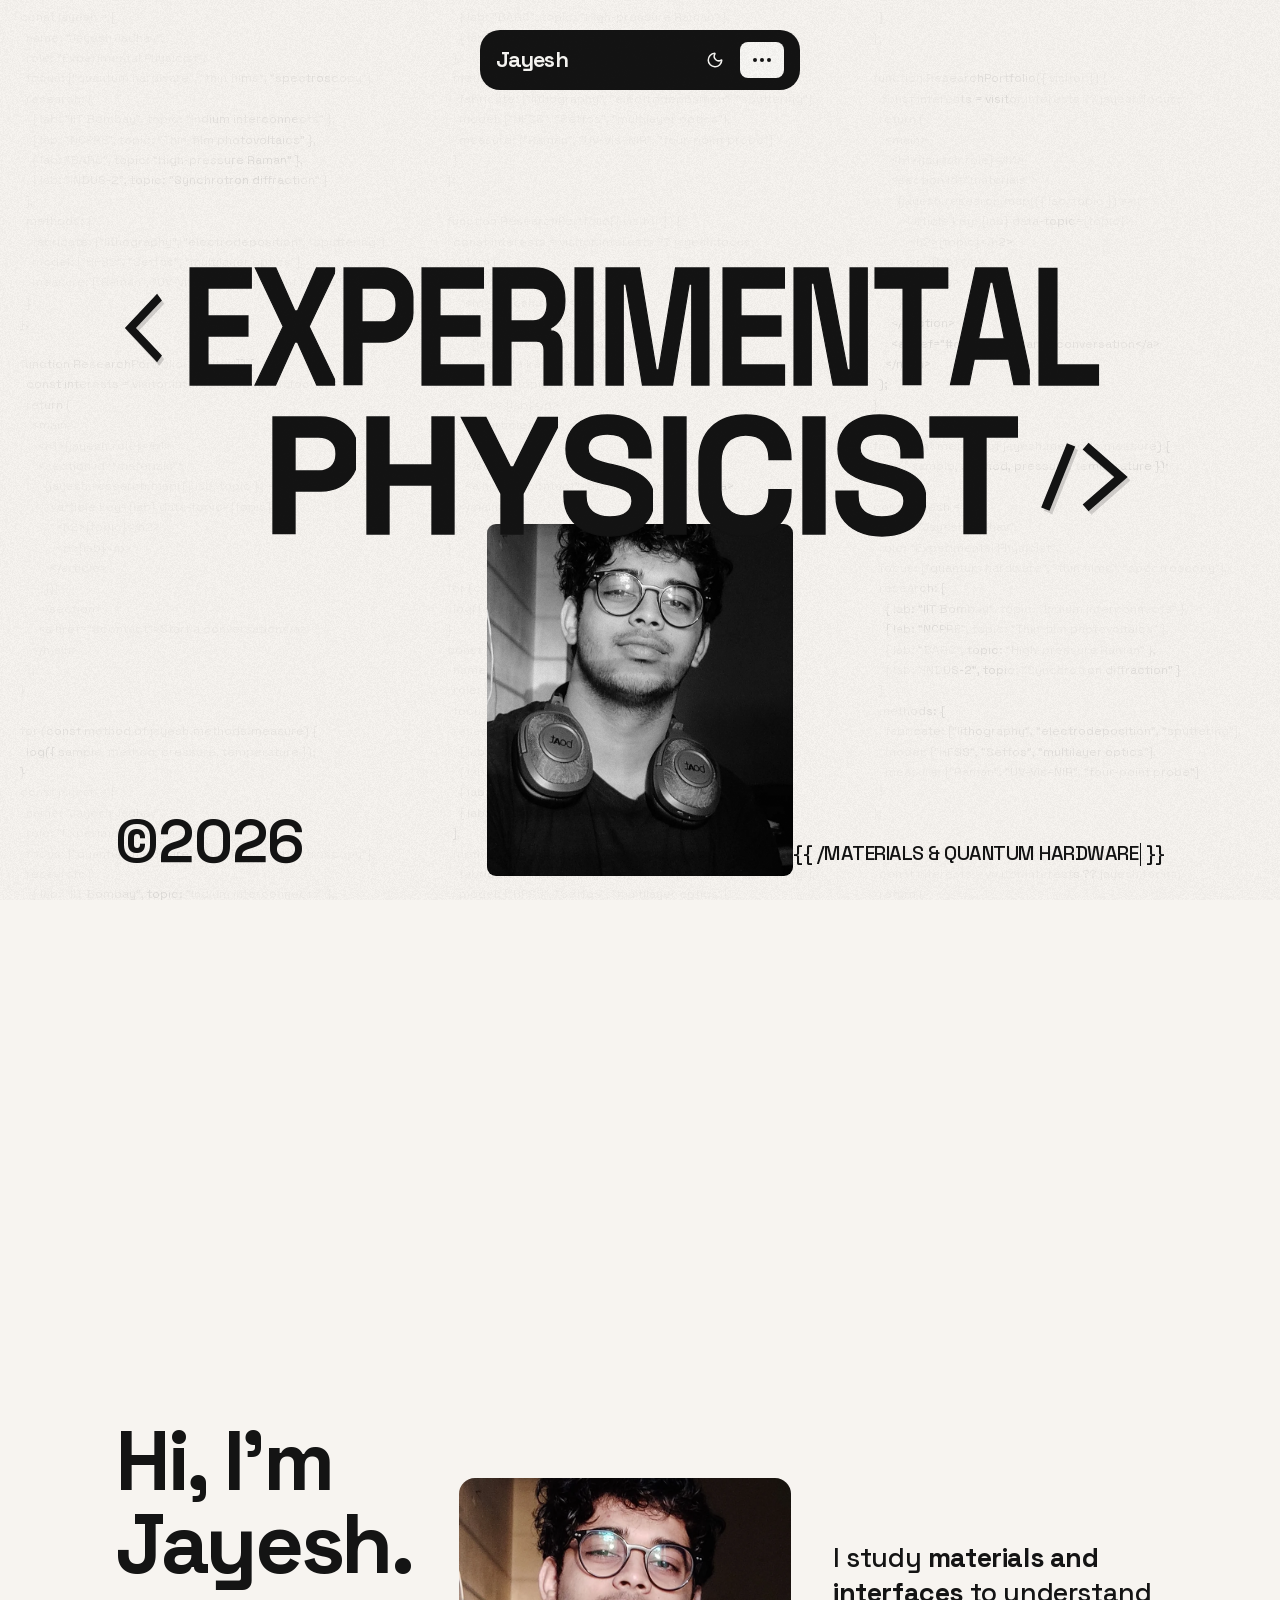
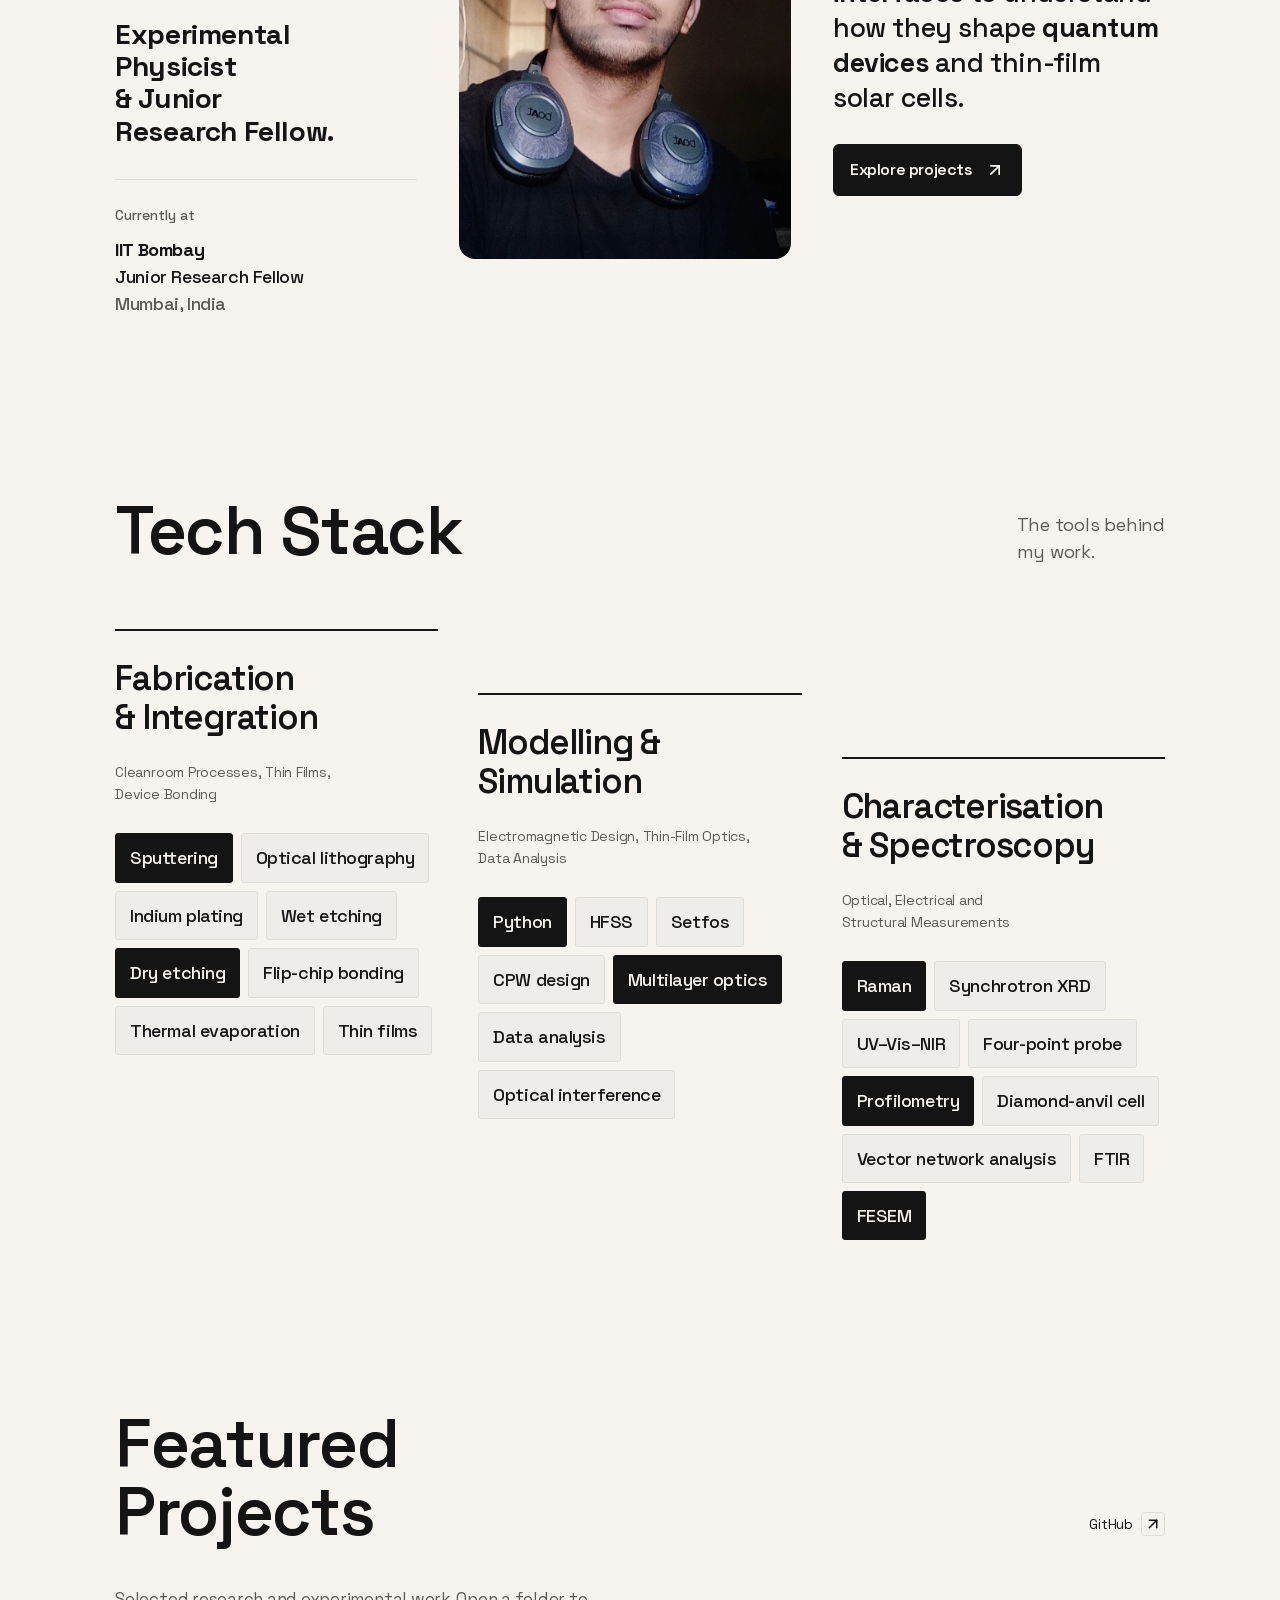
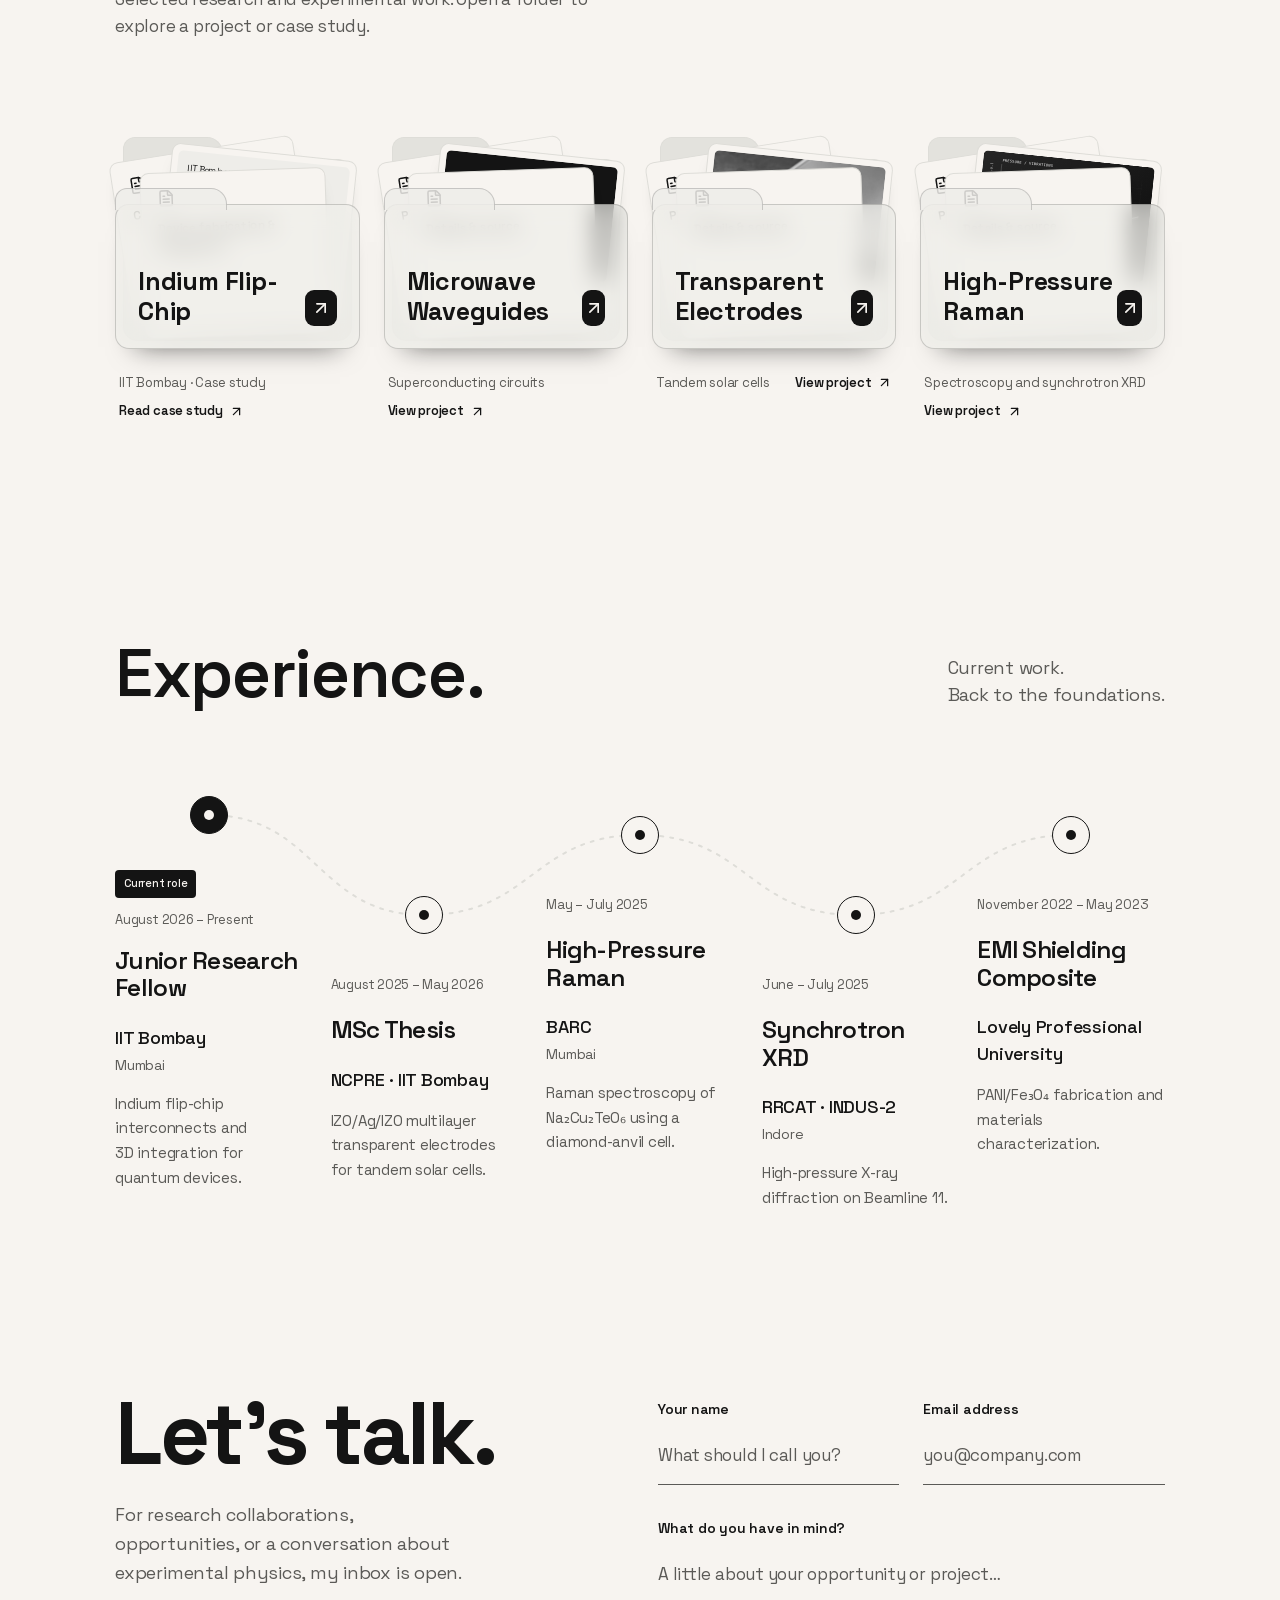
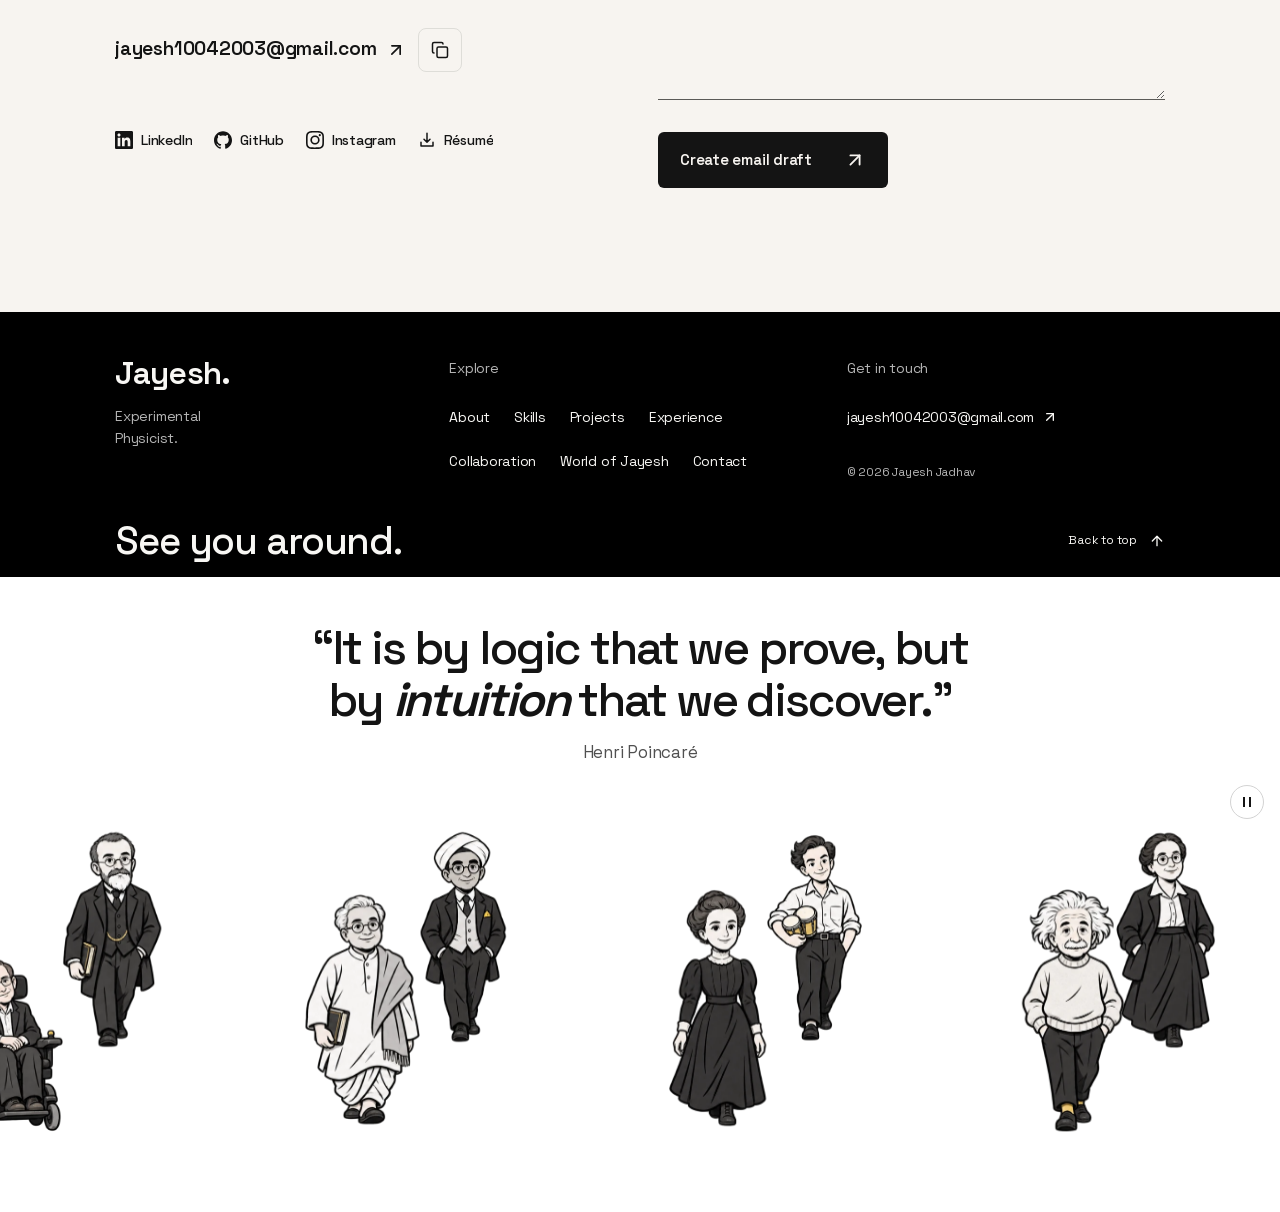
==== commit 36d4f538: "Add Poincare quote and illustrated physicist footer" ====
--- a/index.html
+++ b/index.html
@@ -2472,36 +2472,32 @@
                 <path d="M12 19V5"></path></svg
             ></a>
           </div>
-          <p id="footer-crowd-description" class="sr-only"
-            >An illustrated Jayesh stands still as a crowd of 105 illustrated
-            Bengaluru pedestrians passes by in two layers.</p
-          >
-          <button
-            type="button"
-            class="footer-crowd-scene"
-            aria-label="JAYESH. Pause crowd animation"
-            aria-describedby="footer-crowd-description"
-            aria-pressed="false"
-            data-cast-size="105"
-            data-ready="false"
-            ><span class="footer-crowd-name" aria-hidden="true">JAYESH.</span
-            ><canvas
-              class="footer-crowd-layer footer-crowd-back"
-              aria-hidden="true"
-            ></canvas
-            ><img
-              class="footer-crowd-portrait"
-              src="assets/reference-crowd/jayesh-standing.webp"
-              alt=""
-              width="360"
-              height="1080"
-              loading="lazy" /><canvas
-              class="footer-crowd-layer footer-crowd-front"
-              aria-hidden="true"
-            ></canvas></button
-          ><div class="footer-scene-bottom wrap"
-            ><small>Finally, some traffic on my website.</small></div
-          >
+          <div class="footer-exhibit" id="footer-quote">
+            <figure class="footer-quotation wrap">
+              <blockquote>
+                <p>“It is by logic that we prove, but by <em>intuition</em> that we discover.”</p>
+              </blockquote>
+              <figcaption>Henri Poincaré</figcaption>
+            </figure>
+            <p id="physicist-crowd-description" class="sr-only">
+              Cartoons of Henri Poincaré, Albert Einstein, Marie Curie, C. V. Raman,
+              Satyendra Nath Bose, Richard Feynman, Emmy Noether, and Stephen Hawking
+              cross the scene.
+            </p>
+            <button
+              type="button"
+              class="footer-crowd-scene"
+              aria-label="Pause physicist animation"
+              aria-describedby="physicist-crowd-description"
+              aria-pressed="false"
+              data-ready="false"
+              disabled
+            >
+              <canvas class="footer-crowd-layer footer-crowd-back" aria-hidden="true"></canvas>
+              <canvas class="footer-crowd-layer footer-crowd-front" aria-hidden="true"></canvas>
+              <span class="footer-crowd-control" aria-hidden="true"></span>
+            </button>
+          </div>
         </div></footer
       >
     </div></body
--- a/reference-crowd.css
+++ b/reference-crowd.css
@@ -1,2 +1,203 @@
-/* Animated footer. Adapted from the reference design with permission. */
-.site-footer:has(.footer-finale){color:#f8f7f4;box-sizing:border-box;background:#000;grid-template-rows:auto minmax(0,1fr);height:100svh;min-height:600px;padding-top:clamp(24px,5svh,48px);display:grid}.site-footer:has(.footer-finale) .footer-identity>p{color:#b5b5b5}.site-footer:has(.footer-finale) .footer-top nav>p{color:#b5b5b5}.site-footer:has(.footer-finale) .footer-contact>p{color:#b5b5b5}.site-footer:has(.footer-finale) .footer-contact>span{color:#b5b5b5}.site-footer:has(.footer-finale) .footer-top nav a{color:#f8f7f4}.site-footer:has(.footer-finale) a:focus-visible{outline-offset:5px;outline:2px solid #f8f7f4}.footer-crowd-scene:focus-visible{outline-offset:-4px;outline:2px solid #141414}.footer-finale{grid-template-rows:44px minmax(0,1fr) 62px;min-height:0;margin-top:clamp(20px,4svh,40px);display:grid}.footer-finale-heading{justify-content:space-between;align-items:center;gap:20px;display:flex}.footer-finale-heading p{letter-spacing:-.03em;margin:0;font-size:clamp(26px,3vw,42px);font-weight:500;line-height:1.15}.footer-finale-heading>a{align-items:center;gap:12px;min-height:44px;font-size:12px;display:flex}.footer-crowd-scene{isolation:isolate;color:#141414;width:100%;height:auto;min-height:0;font:inherit;cursor:pointer;-webkit-tap-highlight-color:transparent;background:#fff;border:0;margin-top:14px;padding:0;display:block;position:relative;overflow:hidden}.footer-crowd-scene:disabled{cursor:default}.footer-crowd-name{text-align:center;letter-spacing:-.04em;color:#ececec;-webkit-user-select:none;user-select:none;width:100%;font-size:clamp(100px,22.7vw,370px);font-weight:800;line-height:1;position:absolute;top:0;left:0}.footer-crowd-layer{pointer-events:none;width:100%;height:100%;position:absolute;inset:0}.footer-crowd-back{z-index:1}.footer-crowd-portrait{z-index:2;object-fit:contain;pointer-events:none;width:auto;max-width:none;height:min(365px,100% - 24px);position:absolute;bottom:12px;left:50%;transform:translate(-50%)}.footer-crowd-front{z-index:3}.footer-scene-bottom{border-top:1px solid #282828;justify-content:space-between;align-items:center;gap:12px;min-height:62px;display:flex}.footer-scene-bottom small{color:#b5b5b5;font-size:10px}.footer-scene-bottom small a{text-underline-offset:3px}.footer-scene-bottom small a:hover{text-decoration:underline}@media (max-width:600px){.site-footer:has(.footer-finale){height:auto;min-height:100svh;padding-top:96px}.site-footer:has(.footer-finale) .footer-top{grid-template-columns:.8fr 1.2fr;gap:12px 20px}.site-footer:has(.footer-finale) .footer-top h2{font-size:26px}.site-footer:has(.footer-finale) .footer-identity>p{margin-top:10px;font-size:12px}.site-footer:has(.footer-finale) .footer-top nav>p{margin-bottom:4px;font-size:12px}.site-footer:has(.footer-finale) .footer-top nav>div{gap:0 16px}.site-footer:has(.footer-finale) .footer-top nav a{min-height:36px;padding:6px 0;font-size:12px}.site-footer:has(.footer-finale) .footer-contact{grid-column:1/-1}.site-footer:has(.footer-finale) .footer-contact>p{display:none}.site-footer:has(.footer-finale) .footer-contact a{min-height:32px;font-size:12px}.site-footer:has(.footer-finale) .footer-contact>span{margin-top:0;font-size:10px}.footer-finale{grid-template-rows:44px minmax(0,1fr) 84px;margin-top:12px}.footer-finale-heading{gap:12px}.footer-finale-heading>a{gap:7px;font-size:11px}.footer-crowd-scene{touch-action:pan-y pinch-zoom;min-height:clamp(320px,48svh,420px);margin-top:14px}.footer-crowd-name{font-size:30vw;top:7px}.footer-crowd-portrait{height:min(clamp(220px,30svh,260px),100% - 24px)}.footer-scene-bottom{box-sizing:border-box;min-height:84px;padding-bottom:40px;padding-right:48px}}
+.site-footer:has(.footer-finale) {
+  display: grid;
+  grid-template-rows: auto 1fr;
+  min-height: max(600px, 100svh);
+  padding-top: clamp(24px, 5svh, 48px);
+  background: #000;
+  color: #f8f7f4;
+}
+
+.site-footer:has(.footer-finale) .footer-identity > p,
+.site-footer:has(.footer-finale) .footer-top nav > p,
+.site-footer:has(.footer-finale) .footer-contact > p,
+.site-footer:has(.footer-finale) .footer-contact > span {
+  color: #b5b5b5;
+}
+
+.site-footer:has(.footer-finale) .footer-top nav a {
+  color: #f8f7f4;
+}
+
+.site-footer:has(.footer-finale) a:focus-visible {
+  outline: 2px solid #f8f7f4;
+  outline-offset: 5px;
+}
+
+.footer-finale {
+  display: grid;
+  grid-template-rows: auto 1fr;
+  margin-top: clamp(20px, 4svh, 40px);
+}
+
+.footer-finale-heading {
+  display: flex;
+  justify-content: space-between;
+  align-items: center;
+  gap: 20px;
+}
+
+.footer-finale-heading p {
+  margin: 0;
+  font-size: clamp(26px, 3vw, 42px);
+  font-weight: 500;
+  line-height: 1.15;
+  letter-spacing: -.03em;
+}
+
+.footer-finale-heading > a {
+  display: flex;
+  align-items: center;
+  gap: 12px;
+  min-height: 44px;
+  font-size: 12px;
+}
+
+.footer-exhibit {
+  display: grid;
+  grid-template-rows: auto 1fr;
+  min-width: 0;
+  margin-top: 14px;
+  padding-bottom: 62px;
+  background: #fff;
+  color: #141414;
+}
+
+.footer-quotation {
+  margin-block: 0;
+  padding-block: clamp(28px, 5svh, 52px) 10px;
+  text-align: center;
+}
+
+.footer-quotation blockquote {
+  margin: 0;
+}
+
+.footer-quotation blockquote p {
+  max-width: 37ch;
+  margin: 0 auto;
+  font-size: clamp(25px, 3.7vw, 55px);
+  font-weight: 500;
+  line-height: 1.1;
+  letter-spacing: -.045em;
+  text-wrap: balance;
+}
+
+.footer-quotation em {
+  font-weight: 650;
+}
+
+.footer-quotation figcaption {
+  margin-top: 15px;
+  color: #505050;
+  font-size: clamp(13px, 1.35vw, 17px);
+  line-height: 1.4;
+}
+
+.footer-crowd-scene {
+  position: relative;
+  display: block;
+  isolation: isolate;
+  width: 100%;
+  min-height: clamp(196px, 33svh, 350px);
+  overflow: hidden;
+  border: 0;
+  padding: 0;
+  color: inherit;
+  background: transparent;
+  font: inherit;
+  cursor: pointer;
+  touch-action: pan-y pinch-zoom;
+  -webkit-tap-highlight-color: transparent;
+}
+
+.footer-crowd-scene:disabled {
+  opacity: 1;
+  cursor: default;
+}
+
+.footer-crowd-scene:focus-visible {
+  outline: 2px solid #141414;
+  outline-offset: -4px;
+}
+
+.footer-crowd-layer {
+  position: absolute;
+  inset: 0;
+  width: 100%;
+  height: 100%;
+  pointer-events: none;
+}
+
+.footer-crowd-back { z-index: 1; }
+.footer-crowd-front { z-index: 2; }
+
+.footer-crowd-control {
+  position: absolute;
+  top: 10px;
+  right: 16px;
+  z-index: 3;
+  display: none;
+  place-items: center;
+  width: 34px;
+  height: 34px;
+  border: 1px solid #d3d3d3;
+  border-radius: 50%;
+  background: #fff;
+}
+
+.footer-crowd-scene[data-ready="true"]:enabled .footer-crowd-control {
+  display: grid;
+}
+
+.footer-crowd-control::before {
+  width: 8px;
+  height: 10px;
+  border-inline: 2px solid currentColor;
+  content: '';
+}
+
+.footer-crowd-scene[aria-pressed="true"] .footer-crowd-control::before {
+  width: 0;
+  height: 0;
+  border: 5px solid transparent;
+  border-left: 8px solid currentColor;
+  border-right: 0;
+  margin-left: 2px;
+}
+
+@media (max-width: 600px) {
+  .site-footer:has(.footer-finale) { padding-top: 96px; }
+  .site-footer:has(.footer-finale) .footer-top {
+    grid-template-columns: .8fr 1.2fr;
+    gap: 12px 20px;
+  }
+  .site-footer:has(.footer-finale) .footer-top h2 { font-size: 26px; }
+  .site-footer:has(.footer-finale) .footer-identity > p {
+    margin-top: 10px;
+    font-size: 12px;
+  }
+  .site-footer:has(.footer-finale) .footer-top nav > p {
+    margin-bottom: 4px;
+    font-size: 12px;
+  }
+  .site-footer:has(.footer-finale) .footer-top nav > div { gap: 0 16px; }
+  .site-footer:has(.footer-finale) .footer-top nav a {
+    min-height: 36px;
+    padding: 6px 0;
+    font-size: 12px;
+  }
+  .site-footer:has(.footer-finale) .footer-contact { grid-column: 1/-1; }
+  .site-footer:has(.footer-finale) .footer-contact > p { display: none; }
+  .site-footer:has(.footer-finale) .footer-contact a {
+    min-height: 32px;
+    font-size: 12px;
+  }
+  .site-footer:has(.footer-finale) .footer-contact > span {
+    margin-top: 0;
+    font-size: 10px;
+  }
+  .footer-finale { margin-top: 12px; }
+  .footer-finale-heading { gap: 12px; }
+  .footer-finale-heading > a { gap: 7px; font-size: 11px; }
+  .footer-crowd-control { right: 10px; }
+}
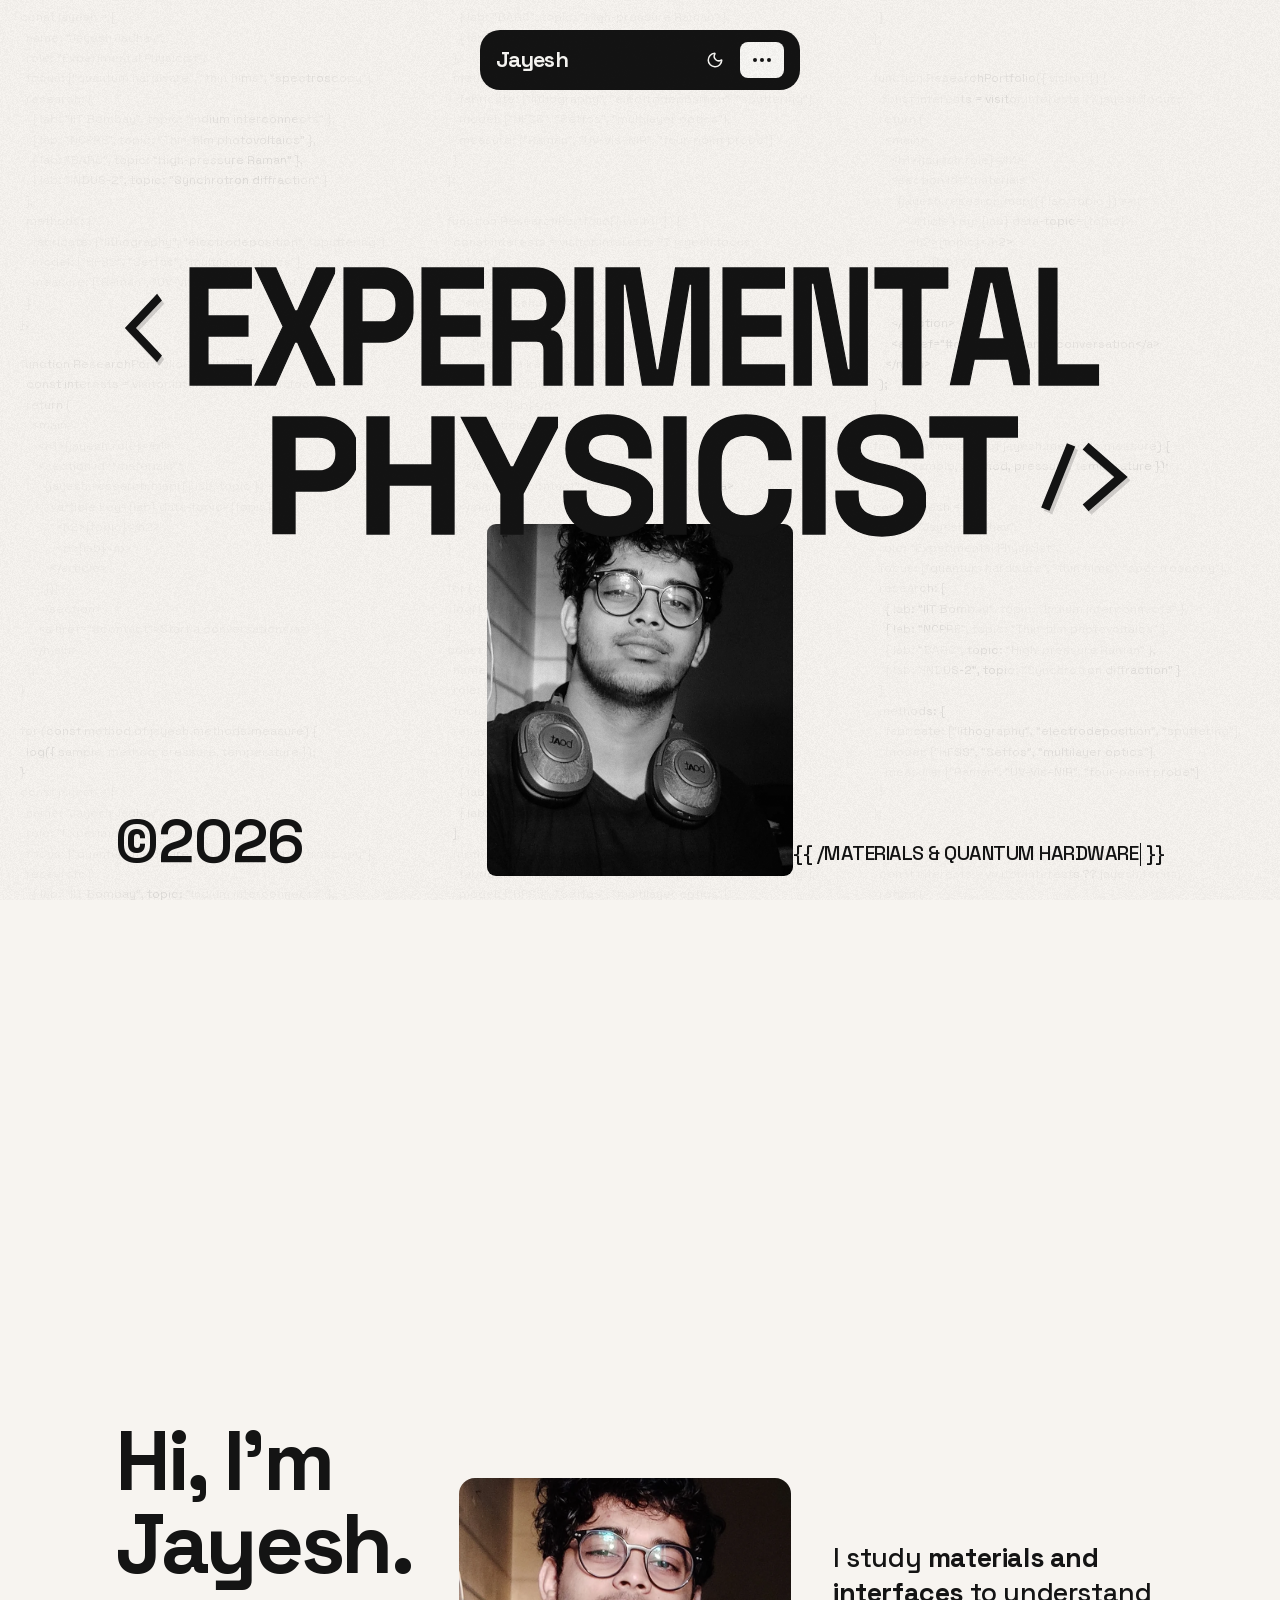
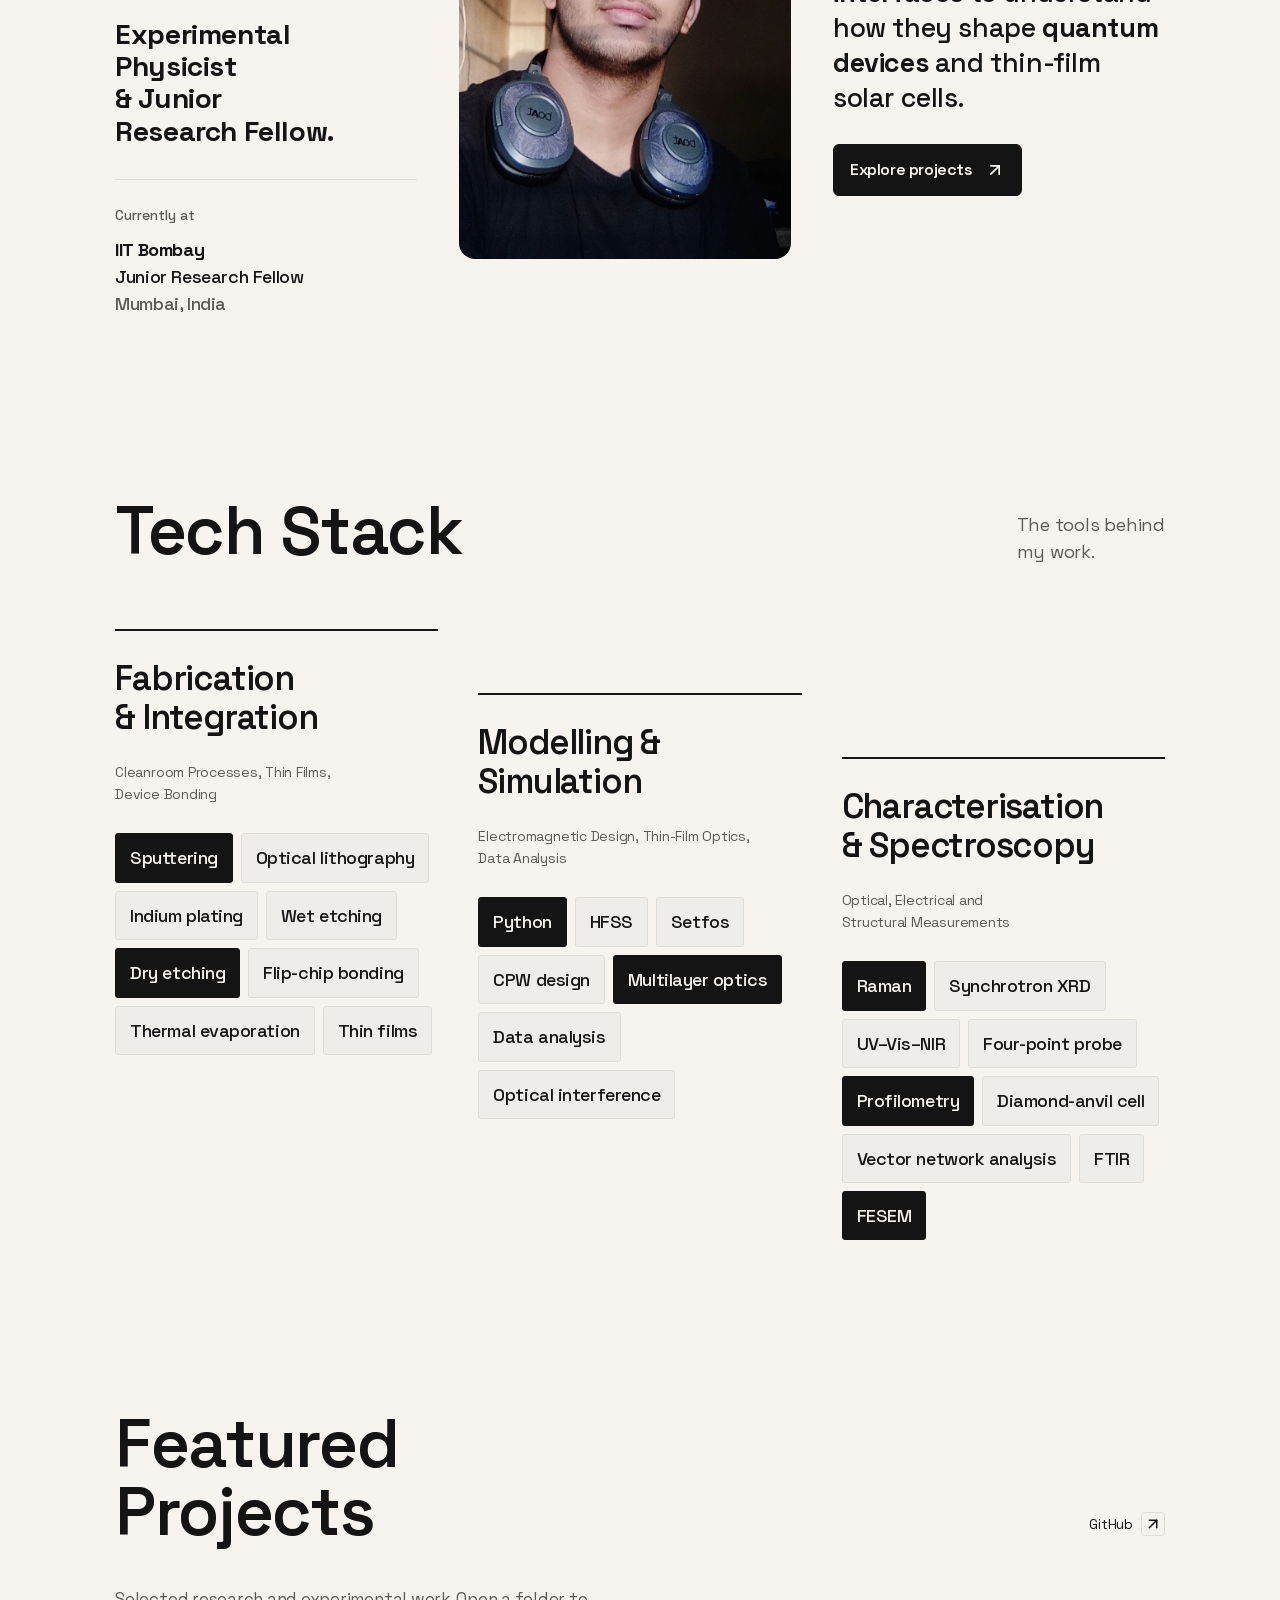
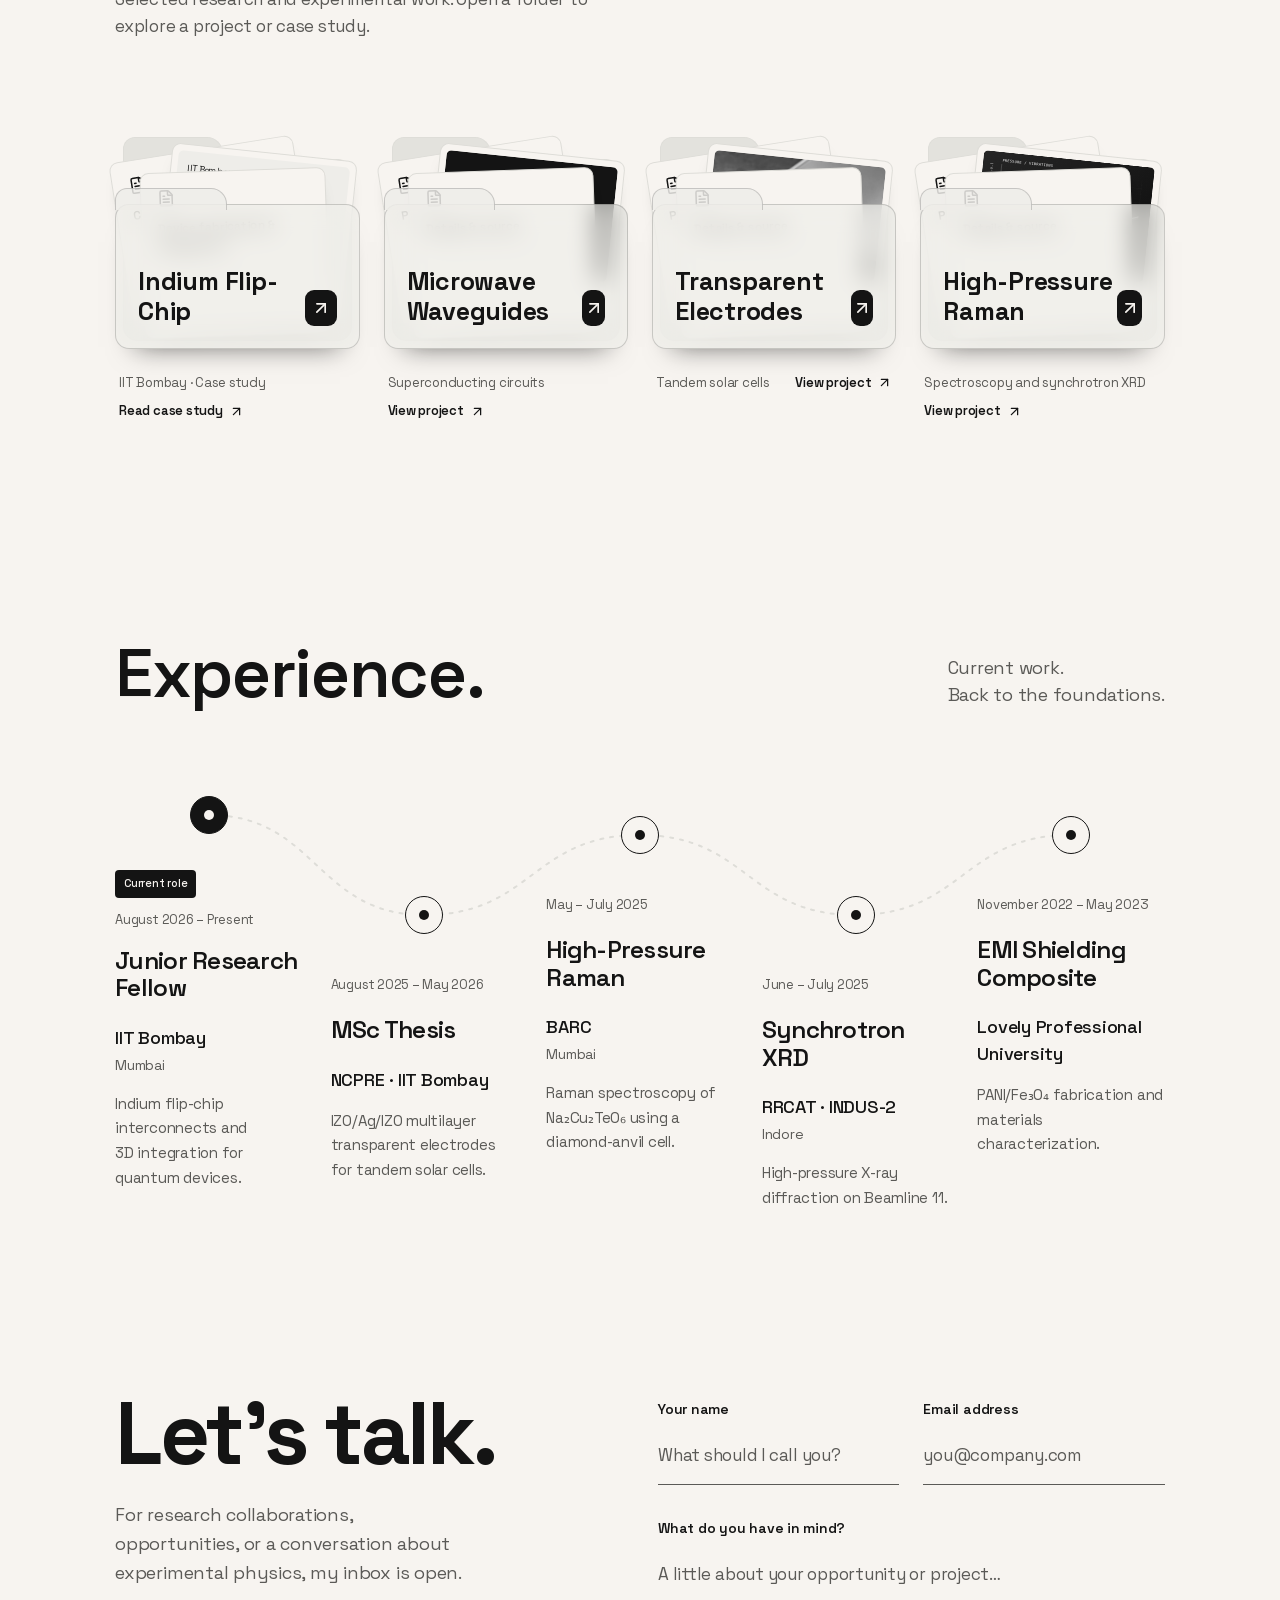
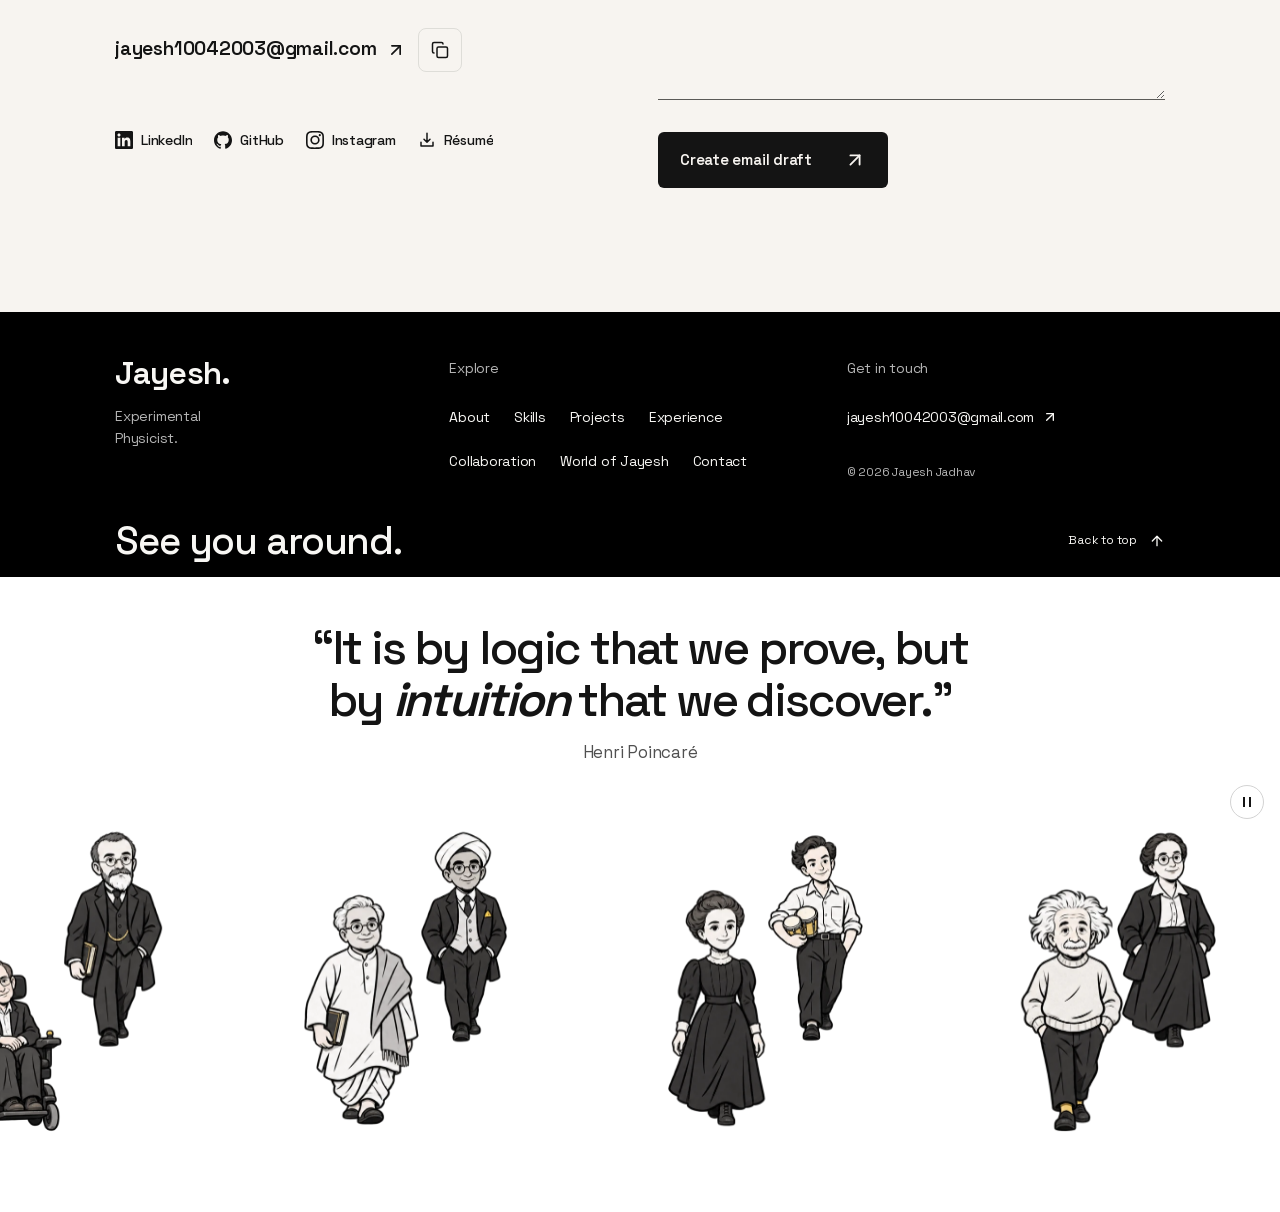
==== commit b86044cc: "Restore collaboration footer links and add quiet motion cues" ====
--- a/index.html
+++ b/index.html
@@ -43,6 +43,7 @@
         }
       } catch {}
     </script>
+    <script src="reference-sound.js" defer></script>
     <script src="reference-shell.js" defer></script>
     <script src="reference-motion.js" defer></script>
     <script src="script.js" defer></script>
--- a/styles.css
+++ b/styles.css
@@ -1,3 +1,3 @@
 /* Core layout, theme, components and typography. Adapted from the reference design with permission. */
 @font-face{font-family:Space Grotesk;font-style:normal;font-weight:300 700;font-display:swap;src:url(assets/reference-fonts/edb5f85793adc1bb-s.0v2ipp7s07_p9.woff2)format("woff2");unicode-range:U+102-103,U+110-111,U+128-129,U+168-169,U+1A0-1A1,U+1AF-1B0,U+300-301,U+303-304,U+308-309,U+323,U+329,U+1EA0-1EF9,U+20AB}@font-face{font-family:Space Grotesk;font-style:normal;font-weight:300 700;font-display:swap;src:url(assets/reference-fonts/92b6de9cb55945e2-s.44ks8kcggj012.woff2)format("woff2");unicode-range:U+100-2BA,U+2BD-2C5,U+2C7-2CC,U+2CE-2D7,U+2DD-2FF,U+304,U+308,U+329,U+1D00-1DBF,U+1E00-1E9F,U+1EF2-1EFF,U+2020,U+20A0-20AB,U+20AD-20C4,U+2113,U+2C60-2C7F,U+A720-A7FF}@font-face{font-family:Space Grotesk;font-style:normal;font-weight:300 700;font-display:swap;src:url(assets/reference-fonts/237858b39a32779d-s.p.1ii7211jqpzi_.woff2)format("woff2");unicode-range:U+??,U+131,U+152-153,U+2BB-2BC,U+2C6,U+2DA,U+2DC,U+304,U+308,U+329,U+2000-206F,U+20AC,U+2122,U+2191,U+2193,U+2212,U+2215,U+FEFF,U+FFFD}@font-face{font-family:Space Grotesk Fallback;src:local(Arial);ascent-override:89.71%;descent-override:26.62%;line-gap-override:0.0%;size-adjust:109.69%}.fJfFLG_className{font-family:Space Grotesk,Space Grotesk Fallback;font-style:normal}.fJfFLG_variable{--font-space-grotesk:"Space Grotesk", "Space Grotesk Fallback"}
-@layer properties{@supports (((-webkit-hyphens:none)) and (not (margin-trim:inline))) or ((-moz-orient:inline) and (not (color:rgb(from red r g b)))){*,:before,:after,::backdrop{--tw-rotate-x:initial;--tw-rotate-y:initial;--tw-rotate-z:initial;--tw-skew-x:initial;--tw-skew-y:initial;--tw-space-y-reverse:0;--tw-border-style:solid;--tw-font-weight:initial;--tw-shadow:0 0 #0000;--tw-shadow-color:initial;--tw-shadow-alpha:100%;--tw-inset-shadow:0 0 #0000;--tw-inset-shadow-color:initial;--tw-inset-shadow-alpha:100%;--tw-ring-color:initial;--tw-ring-shadow:0 0 #0000;--tw-inset-ring-color:initial;--tw-inset-ring-shadow:0 0 #0000;--tw-ring-inset:initial;--tw-ring-offset-width:0px;--tw-ring-offset-color:#fff;--tw-ring-offset-shadow:0 0 #0000;--tw-blur:initial;--tw-brightness:initial;--tw-contrast:initial;--tw-grayscale:initial;--tw-hue-rotate:initial;--tw-invert:initial;--tw-opacity:initial;--tw-saturate:initial;--tw-sepia:initial;--tw-drop-shadow:initial;--tw-drop-shadow-color:initial;--tw-drop-shadow-alpha:100%;--tw-drop-shadow-size:initial}}}@layer theme{:root,:host{--spacing:.25rem;--font-weight-semibold:600;--default-font-family:var(--font-space-grotesk);--default-mono-font-family:var(--font-space-grotesk)}}@layer base{*,:after,:before,::backdrop{box-sizing:border-box;border:0 solid;margin:0;padding:0}::file-selector-button{box-sizing:border-box;border:0 solid;margin:0;padding:0}html,:host{-webkit-text-size-adjust:100%;tab-size:4;line-height:1.5;font-family:var(--default-font-family,ui-sans-serif, system-ui, sans-serif, "Apple Color Emoji", "Segoe UI Emoji", "Segoe UI Symbol", "Noto Color Emoji");font-feature-settings:var(--default-font-feature-settings,normal);font-variation-settings:var(--default-font-variation-settings,normal);-webkit-tap-highlight-color:transparent}hr{height:0;color:inherit;border-top-width:1px}abbr:where([title]){-webkit-text-decoration:underline dotted;text-decoration:underline dotted}h1,h2,h3,h4,h5,h6{font-size:inherit;font-weight:inherit}a{color:inherit;-webkit-text-decoration:inherit;-webkit-text-decoration:inherit;-webkit-text-decoration:inherit;-webkit-text-decoration:inherit;text-decoration:inherit}b,strong{font-weight:bolder}code,kbd,samp,pre{font-family:var(--default-mono-font-family,ui-monospace, SFMono-Regular, Menlo, Monaco, Consolas, "Liberation Mono", "Courier New", monospace);font-feature-settings:var(--default-mono-font-feature-settings,normal);font-variation-settings:var(--default-mono-font-variation-settings,normal);font-size:1em}small{font-size:80%}sub,sup{vertical-align:baseline;font-size:75%;line-height:0;position:relative}sub{bottom:-.25em}sup{top:-.5em}table{text-indent:0;border-color:inherit;border-collapse:collapse}:-moz-focusring{outline:auto}progress{vertical-align:baseline}summary{display:list-item}ol,ul,menu{list-style:none}img,svg,video,canvas,audio,iframe,embed,object{vertical-align:middle;display:block}img,video{max-width:100%;height:auto}button,input,select,optgroup,textarea{font:inherit;font-feature-settings:inherit;font-variation-settings:inherit;letter-spacing:inherit;color:inherit;opacity:1;background-color:#0000;border-radius:0}::file-selector-button{font:inherit;font-feature-settings:inherit;font-variation-settings:inherit;letter-spacing:inherit;color:inherit;opacity:1;background-color:#0000;border-radius:0}:where(select:is([multiple],[size])) optgroup{font-weight:bolder}:where(select:is([multiple],[size])) optgroup option{padding-inline-start:20px}::file-selector-button{margin-inline-end:4px}::placeholder{opacity:1}@supports (not ((-webkit-appearance:-apple-pay-button))) or (contain-intrinsic-size:1px){::placeholder{color:currentColor}@supports (color:color-mix(in lab, red, red)){::placeholder{color:color-mix(in oklab, currentcolor 50%, transparent)}}}textarea{resize:vertical}::-webkit-search-decoration{-webkit-appearance:none}::-webkit-date-and-time-value{min-height:1lh;text-align:inherit}::-webkit-datetime-edit{display:inline-flex}::-webkit-datetime-edit-fields-wrapper{padding:0}::-webkit-datetime-edit{padding-block:0}::-webkit-datetime-edit-year-field{padding-block:0}::-webkit-datetime-edit-month-field{padding-block:0}::-webkit-datetime-edit-day-field{padding-block:0}::-webkit-datetime-edit-hour-field{padding-block:0}::-webkit-datetime-edit-minute-field{padding-block:0}::-webkit-datetime-edit-second-field{padding-block:0}::-webkit-datetime-edit-millisecond-field{padding-block:0}::-webkit-datetime-edit-meridiem-field{padding-block:0}::-webkit-calendar-picker-indicator{line-height:1}:-moz-ui-invalid{box-shadow:none}button,input:where([type=button],[type=reset],[type=submit]){appearance:button}::file-selector-button{appearance:button}::-webkit-inner-spin-button{height:auto}::-webkit-outer-spin-button{height:auto}[hidden]:where(:not([hidden=until-found])){display:none!important}}@layer components;@layer utilities{.invisible{visibility:hidden}.visible{visibility:visible}.sr-only{clip-path:inset(50%);white-space:nowrap;border-width:0;width:1px;height:1px;margin:-1px;padding:0;position:absolute;overflow:hidden}.fixed{position:fixed}.static{position:static}.sticky{position:sticky}.\!start{inset-inline-start:var(--spacing)!important}.start{inset-inline-start:var(--spacing)}.end{inset-inline-end:var(--spacing)}.isolate{isolation:isolate}.mb-2{margin-bottom:calc(var(--spacing) * 2)}.block{display:block}.contents{display:contents}.grid{display:grid}.hidden{display:none}.inline{display:inline}.transform{transform:var(--tw-rotate-x,) var(--tw-rotate-y,) var(--tw-rotate-z,) var(--tw-skew-x,) var(--tw-skew-y,)}.resize{resize:both}.list-decimal{list-style-type:decimal}.list-disc{list-style-type:disc}:where(.space-y-1>:not(:last-child)){--tw-space-y-reverse:0;margin-block-start:calc(calc(var(--spacing) * 1) * var(--tw-space-y-reverse));margin-block-end:calc(calc(var(--spacing) * 1) * calc(1 - var(--tw-space-y-reverse)))}.rounded{border-radius:.25rem}.border{border-style:var(--tw-border-style);border-width:1px}.pl-4{padding-left:calc(var(--spacing) * 4)}.text-end{text-align:end}.text-start{text-align:start}.font-semibold{--tw-font-weight:var(--font-weight-semibold);font-weight:var(--font-weight-semibold)}.underline{text-decoration-line:underline}.underline-offset-2{text-underline-offset:2px}.shadow{--tw-shadow:0 1px 3px 0 var(--tw-shadow-color,#0000001a), 0 1px 2px -1px var(--tw-shadow-color,#0000001a);box-shadow:var(--tw-inset-shadow), var(--tw-inset-ring-shadow), var(--tw-ring-offset-shadow), var(--tw-ring-shadow), var(--tw-shadow)}.ring{--tw-ring-shadow:var(--tw-ring-inset,) 0 0 0 calc(1px + var(--tw-ring-offset-width)) var(--tw-ring-color,currentcolor);box-shadow:var(--tw-inset-shadow), var(--tw-inset-ring-shadow), var(--tw-ring-offset-shadow), var(--tw-ring-shadow), var(--tw-shadow)}.blur{--tw-blur:blur(8px);filter:var(--tw-blur,) var(--tw-brightness,) var(--tw-contrast,) var(--tw-grayscale,) var(--tw-hue-rotate,) var(--tw-invert,) var(--tw-saturate,) var(--tw-sepia,) var(--tw-drop-shadow,)}.filter{filter:var(--tw-blur,) var(--tw-brightness,) var(--tw-contrast,) var(--tw-grayscale,) var(--tw-hue-rotate,) var(--tw-invert,) var(--tw-saturate,) var(--tw-sepia,) var(--tw-drop-shadow,)}.last\:mb-0:last-child{margin-bottom:calc(var(--spacing) * 0)}}:root{--sc-canvas:#08090b;--sc-surface:#101217;--sc-ink:#f4f2ef;--sc-ink-soft:#9a9ba1;--sc-accent:#d8ff3e;--sc-accent-ink:#08090b;--sc-hairline:var(--sc-ink)}@supports (color:color-mix(in lab, red, red)){:root{--sc-hairline:color-mix(in oklab, var(--sc-ink) 12%, transparent)}}:root{--sc-hairline-strong:var(--sc-ink)}@supports (color:color-mix(in lab, red, red)){:root{--sc-hairline-strong:color-mix(in oklab, var(--sc-ink) 22%, transparent)}}:root{--sc-font-display:"Instrument Sans", "Geist", system-ui, sans-serif;--sc-font-text:"Geist", system-ui, sans-serif;--sc-font-mono:"Geist Mono", ui-monospace, monospace;--sc-t-xs:clamp(.75rem, .72rem + .15vw, .82rem);--sc-t-sm:clamp(.875rem, .84rem + .18vw, .95rem);--sc-t-base:clamp(1rem, .96rem + .22vw, 1.125rem);--sc-t-lg:clamp(1.2rem, 1.1rem + .5vw, 1.5rem);--sc-t-xl:clamp(1.6rem, 1.35rem + 1.2vw, 2.25rem);--sc-t-2xl:clamp(2.1rem, 1.6rem + 2.4vw, 3.4rem);--sc-t-3xl:clamp(2.8rem, 1.9rem + 4.2vw, 5rem);--sc-t-4xl:clamp(3.4rem, 1.9rem + 6.6vw, 7.5rem);--sc-track-tight:-.035em;--sc-track-snug:-.02em;--sc-track-normal:-.005em;--sc-track-wide:.08em;--sc-leading-none:.94;--sc-leading-tight:1.06;--sc-leading-body:1.62;--sc-measure:62ch;--sc-1:.25rem;--sc-2:.5rem;--sc-3:.75rem;--sc-4:1rem;--sc-5:1.5rem;--sc-6:2rem;--sc-7:3rem;--sc-8:4rem;--sc-9:6rem;--sc-10:8rem;--sc-11:12rem;--sc-section:clamp(4.5rem, 9vw, 11rem);--sc-gutter:clamp(1.25rem, 5vw, 5.5rem);--sc-maxw:82rem;--sc-r-sm:6px;--sc-r-md:12px;--sc-r-lg:20px;--sc-r-pill:999px;--sc-shadow-color:220 40% 2%;--sc-e1:0 1px 2px hsl(var(--sc-shadow-color) / .28), 0 2px 6px -1px hsl(var(--sc-shadow-color) / .2);--sc-e2:0 2px 4px hsl(var(--sc-shadow-color) / .24), 0 8px 18px -4px hsl(var(--sc-shadow-color) / .3);--sc-e3:0 4px 8px hsl(var(--sc-shadow-color) / .22), 0 18px 40px -8px hsl(var(--sc-shadow-color) / .38), 0 48px 90px -24px hsl(var(--sc-shadow-color) / .3);--sc-edge:inset 0 1px 0 var(--sc-ink)}@supports (color:color-mix(in lab, red, red)){:root{--sc-edge:inset 0 1px 0 color-mix(in oklab, var(--sc-ink) 10%, transparent)}}:root{--sc-ease-out:cubic-bezier(.23, 1, .32, 1);--sc-ease-in-out:cubic-bezier(.77, 0, .175, 1);--sc-ease-drawer:cubic-bezier(.32, .72, 0, 1);--sc-d-fast:.16s;--sc-d-base:.24s;--sc-d-slow:.42s;--sc-z-stage:1;--sc-z-copy:20;--sc-z-chrome:60}*,:before,:after{box-sizing:border-box}html{-webkit-text-size-adjust:100%;scroll-behavior:smooth}@media (prefers-reduced-motion:reduce){html{scroll-behavior:auto}}body{background:var(--sc-canvas);color:var(--sc-ink);font-family:var(--sc-font-text);font-size:var(--sc-t-base);line-height:var(--sc-leading-body);letter-spacing:var(--sc-track-normal);-webkit-font-smoothing:antialiased;text-rendering:optimizelegibility;font-synthesis-weight:none;margin:0;overflow-x:clip}img,video,canvas,svg{max-width:100%;display:block}button,input,select,textarea{font:inherit;color:inherit}::selection{background:var(--sc-accent);color:var(--sc-accent-ink)}:root{caret-color:var(--sc-accent);accent-color:var(--sc-accent)}:focus-visible{outline:2px solid var(--sc-accent);outline-offset:3px;border-radius:var(--sc-r-sm)}:where(a){color:inherit;text-underline-offset:.22em;text-decoration-thickness:1px}@supports (scrollbar-color:auto){html{scrollbar-color:var(--sc-ink) transparent}@supports (color:color-mix(in lab, red, red)){html{scrollbar-color:color-mix(in oklab, var(--sc-ink) 26%, transparent) transparent}}html{scrollbar-width:thin}}:where(table,.sc-nums,[data-sc-count]){font-variant-numeric:tabular-nums}.sc-display{font-family:var(--sc-font-display);font-weight:500;line-height:var(--sc-leading-none);letter-spacing:var(--sc-track-tight);text-wrap:balance;margin:0}.sc-display--xl{font-size:var(--sc-t-4xl)}.sc-display--lg{font-size:var(--sc-t-3xl)}.sc-display--md{font-size:var(--sc-t-2xl);letter-spacing:var(--sc-track-snug)}.sc-lede{font-size:var(--sc-t-lg);letter-spacing:var(--sc-track-snug);color:var(--sc-ink);text-wrap:pretty;max-width:46ch;margin:0;line-height:1.44}.sc-body{max-width:var(--sc-measure);color:var(--sc-ink-soft);text-wrap:pretty;margin:0}.sc-label{font-family:var(--sc-font-mono);font-size:var(--sc-t-xs);letter-spacing:var(--sc-track-wide);text-transform:uppercase;color:var(--sc-ink-soft)}.sc-wrap{width:100%;max-width:var(--sc-maxw);padding-inline:var(--sc-gutter);margin-inline:auto}.sc-section{padding-block:var(--sc-section)}.sc-stack>*+*{margin-top:var(--sc-4)}.sc-stack>:is(h1,h2,h3){margin-top:var(--sc-7)}.sc-stack>:is(h1,h2,h3):first-child{margin-top:0}.sc-rule{background:var(--sc-hairline);border:0;height:1px;margin:0}.sc-act--pinned{position:relative}.sc-stage{height:100svh;z-index:var(--sc-z-stage);position:sticky;top:0;overflow:clip}.sc-stage :is(video[data-sc-scrub],canvas[data-sc-sequence],.sc-stage__poster){object-fit:cover;width:100%;height:100%;position:absolute;inset:0}video[data-sc-scrub]{opacity:0;transition:opacity .38s var(--sc-ease-out)}.sc-has-clip video[data-sc-scrub]{opacity:1}.sc-stage__poster{z-index:0;transition:opacity .38s var(--sc-ease-out)}.sc-has-clip .sc-stage__poster{opacity:0}.sc-scrim{pointer-events:none;z-index:1;background:linear-gradient(var(--sc-scrim-angle,180deg), var(--sc-canvas) 0%, var(--sc-canvas) 42%, transparent 68%);position:absolute;inset:0}@supports (color:color-mix(in lab, red, red)){.sc-scrim{background:linear-gradient(var(--sc-scrim-angle,180deg), color-mix(in oklab, var(--sc-canvas) var(--sc-scrim-a,78%), transparent) 0%, color-mix(in oklab, var(--sc-canvas) 30%, transparent) 42%, transparent 68%)}}.sc-scrim--bottom{--sc-scrim-angle:0deg}.sc-scrim--left{--sc-scrim-angle:90deg}.sc-scrim--right{--sc-scrim-angle:270deg}.sc-scrim--lead{background:linear-gradient(to top right, var(--sc-canvas) 0%, var(--sc-canvas) 30%, var(--sc-canvas) 52%, transparent 72%)}@supports (color:color-mix(in lab, red, red)){.sc-scrim--lead{background:linear-gradient(to top right, color-mix(in oklab, var(--sc-canvas) 94%, transparent) 0%, color-mix(in oklab, var(--sc-canvas) 72%, transparent) 30%, color-mix(in oklab, var(--sc-canvas) 30%, transparent) 52%, transparent 72%)}}.sc-scrim--trail{background:linear-gradient(to top left, var(--sc-canvas) 0%, var(--sc-canvas) 30%, var(--sc-canvas) 52%, transparent 72%)}@supports (color:color-mix(in lab, red, red)){.sc-scrim--trail{background:linear-gradient(to top left, color-mix(in oklab, var(--sc-canvas) 94%, transparent) 0%, color-mix(in oklab, var(--sc-canvas) 72%, transparent) 30%, color-mix(in oklab, var(--sc-canvas) 30%, transparent) 52%, transparent 72%)}}.sc-scrim--band{background:linear-gradient(to top, var(--sc-canvas) 0%, var(--sc-canvas) 22%, var(--sc-canvas) 42%, transparent 58%)}@supports (color:color-mix(in lab, red, red)){.sc-scrim--band{background:linear-gradient(to top, color-mix(in oklab, var(--sc-canvas) 94%, transparent) 0%, color-mix(in oklab, var(--sc-canvas) 74%, transparent) 22%, color-mix(in oklab, var(--sc-canvas) 30%, transparent) 42%, transparent 58%)}}.sc-scrim--vignette{background:radial-gradient(120% 90% at 50% 45%, transparent 40%, var(--sc-canvas) 100%)}@supports (color:color-mix(in lab, red, red)){.sc-scrim--vignette{background:radial-gradient(120% 90% at 50% 45%, transparent 40%, color-mix(in oklab, var(--sc-canvas) 70%, transparent) 100%)}}.sc-copy{z-index:var(--sc-z-copy);inset-inline:var(--sc-gutter);will-change:opacity, transform;max-width:min(46rem,76vw);position:absolute}.sc-copy--lead{left:var(--sc-gutter);bottom:clamp(3rem,12vh,9rem)}.sc-copy--center{text-align:center;inset-inline:auto;top:50%;left:50%;translate:-50% -50%}.sc-copy--trail{inset-inline:auto;right:var(--sc-gutter);text-align:right;bottom:clamp(3rem,12vh,9rem)}[data-sc-cue]{opacity:0;will-change:opacity, transform}.sc-ready [data-sc-cue]{transition:none}.sc-split{vertical-align:top;display:inline-block;overflow:hidden}.sc-split--line{margin-bottom:-.14em;padding-bottom:.14em;display:block}.sc-split__i{will-change:transform, opacity;display:inline-block}.sc-is-split{opacity:1!important}[data-sc-pan]{will-change:transform;display:flex}[data-sc-reveal]{will-change:clip-path}[data-sc-parallax]{will-change:transform}[data-sc-in],[data-sc-stagger]>*{opacity:0;transition:opacity .62s var(--sc-ease-out), transform .62s var(--sc-ease-out);transform:translateY(14px)}[data-sc-in].sc-in,[data-sc-stagger]>.sc-in{opacity:1;transform:none}[data-sc-tilt]{transform-style:preserve-3d;will-change:transform}[data-sc-magnet]{will-change:transform}[data-sc-spotlight]{isolation:isolate}:where([data-sc-spotlight]){position:relative}[data-sc-spotlight]:after{content:"";pointer-events:none;z-index:2;background:radial-gradient(28rem 28rem at calc(var(--sc-mx,.5) * 100%) calc(var(--sc-my,.5) * 100%), var(--sc-accent), transparent 70%);position:absolute;inset:0}@supports (color:color-mix(in lab, red, red)){[data-sc-spotlight]:after{background:radial-gradient(28rem 28rem at calc(var(--sc-mx,.5) * 100%) calc(var(--sc-my,.5) * 100%), color-mix(in oklab, var(--sc-accent) 16%, transparent), transparent 70%)}}[data-sc-spotlight]:after{opacity:0;transition:opacity var(--sc-d-slow) var(--sc-ease-out)}[data-sc-spotlight]:hover:after{opacity:1}[data-sc-mode=worldflight]{position:relative}.sc-world{z-index:var(--sc-z-stage);background:var(--sc-canvas);position:fixed;inset:0;overflow:clip}.sc-world__seg{opacity:0;will-change:opacity;position:absolute;inset:0}.sc-world__seg>:is(video,img,canvas){object-fit:cover;width:100%;height:100%;position:absolute;inset:0}.sc-world__poster{z-index:0;transform-origin:50%;transition:opacity .42s var(--sc-ease-out)}.sc-world__seg>video{z-index:1}.sc-world__seg.sc-has-clip .sc-world__poster{opacity:0}video[data-sc-scrub].sc-has-clip{opacity:1}.sc-world__copy{z-index:var(--sc-z-copy);pointer-events:none;position:fixed;inset:0}.sc-world__scrim{pointer-events:none;z-index:0;position:absolute;inset:0}[data-sc-copy]{opacity:0;pointer-events:none;will-change:opacity, transform}.sc-ready [data-sc-copy]{transition:none}.sc-world__spacer{pointer-events:none}[data-sc-progress]{height:2px;z-index:var(--sc-z-chrome);background:var(--sc-accent);transform-origin:0;will-change:transform;position:fixed;inset:0 0 auto;transform:scaleX(0)}.sc-grain{pointer-events:none;z-index:3;opacity:.045;position:fixed;inset:0}.sc-grain:before{content:"";background-image:url("data:image/svg+xml;utf8,<svg xmlns='http://www.w3.org/2000/svg' width='140' height='140'><filter id='n'><feTurbulence type='fractalNoise' baseFrequency='0.85' numOctaves='3'/></filter><rect width='140' height='140' filter='url(%23n)'/></svg>");position:absolute;inset:-50%}@media (prefers-reduced-motion:reduce){[data-sc-in],[data-sc-stagger]>*{transition-duration:.22s;transform:none}[data-sc-parallax],[data-sc-pan],.sc-split__i{transform:none!important}[data-sc-reveal]{clip-path:none!important}[data-sc-act=pan] .sc-stage,[data-sc-act=pan] [data-sc-stage]{overscroll-behavior-x:contain;scroll-snap-type:x proximity;overflow:auto hidden}[data-sc-pan]>*{scroll-snap-align:center}[data-sc-spotlight]:after{display:none}.sc-world__poster,[data-sc-copy]{transform:none!important}}@media (max-width:860px){.sc-copy{inset-inline:var(--sc-gutter);max-width:none}.sc-copy--trail{text-align:left}.sc-stage{height:100svh}.sc-scrim--trail{background:linear-gradient(to top, var(--sc-canvas) 0%, var(--sc-canvas) 22%, var(--sc-canvas) 42%, transparent 58%)}@supports (color:color-mix(in lab, red, red)){.sc-scrim--trail{background:linear-gradient(to top, color-mix(in oklab, var(--sc-canvas) 94%, transparent) 0%, color-mix(in oklab, var(--sc-canvas) 74%, transparent) 22%, color-mix(in oklab, var(--sc-canvas) 30%, transparent) 42%, transparent 58%)}}}:root{--lightningcss-light:initial;--lightningcss-dark: ;color-scheme:light;--sc-canvas:#f7f4f0;--sc-surface:#eeede9;--sc-ink:#141414;--sc-ink-soft:#5b5a57;--sc-accent:#141414;--sc-accent-ink:#f8f7f4;--sc-font-display:var(--font-space-grotesk), Arial, sans-serif;--sc-font-text:var(--font-space-grotesk), Arial, sans-serif;--sc-font-mono:var(--font-space-grotesk), Arial, sans-serif;--line:#deddd8;--surface-strong:#e3e2dd;--accent-wash:#e4e3de;--background:var(--sc-canvas);--foreground:var(--sc-ink);--ease:cubic-bezier(.22,1,.36,1);--gutter:clamp(24px,9vw,130px);--section-space:clamp(80px,8vw,120px);--image-shadow:0 16px 40px -22px #14141430}:root[data-theme=dark]{--lightningcss-light: ;--lightningcss-dark:initial;color-scheme:dark;--sc-canvas:#171716;--sc-surface:#232321;--sc-ink:#f5f4f0;--sc-ink-soft:#bdbcb6;--sc-accent:#f5f4f0;--sc-accent-ink:#171716;--line:#3b3b36;--surface-strong:#30302c;--accent-wash:#35352f}html{scroll-padding-top:110px}body{font-family:var(--sc-font-text);letter-spacing:-.015em;font-size:16px;line-height:1.6}body:before{content:"";z-index:150;pointer-events:none;opacity:.35;background-image:url(assets/reference-grain.png);background-size:256px 256px;position:fixed;inset:0}:root[data-theme=dark] body:before{filter:invert();opacity:.18}a{color:inherit;text-decoration:none}button,input,textarea,select,summary,code,pre,kbd,samp{font-family:inherit}button,summary{cursor:pointer;-webkit-tap-highlight-color:transparent}button:disabled{opacity:.5;cursor:not-allowed}p{text-wrap:pretty}h1,h2,h3{font-family:var(--sc-font-display);letter-spacing:-.02em;text-wrap:balance;font-weight:600}h2{margin:0 0 48px;font-size:clamp(44px,5.3vw,76px);line-height:1}.wrap{width:min(calc(100% - var(--gutter)*2),1180px);margin-inline:auto}.section-pad{padding-block:var(--section-space)}.accent{color:inherit}.skip-link{z-index:300;background:var(--sc-ink);color:var(--sc-canvas);border-radius:8px;padding:12px 20px;position:fixed;top:8px;left:12px;transform:translateY(-160%)}.skip-link:focus{transform:none}.button{white-space:nowrap;border:0;border-radius:6px;justify-content:center;align-items:center;gap:20px;min-height:46px;padding:11px 18px;font-size:14px;font-weight:500;transition:background-color .18s,color .18s,transform .18s;display:inline-flex}.button:active,.icon-button:active{transform:scale(.97)}.text-link{align-items:center;gap:8px;min-height:44px;font-size:14px;display:inline-flex}.text-link>svg:last-child{border:1px solid var(--line);box-sizing:content-box;transition:transform .18s var(--ease);border-radius:4px;padding:2px}.text-link:hover>svg:last-child{transform:translate(2px,-2px)}.icon-button{border:1px solid var(--line);background:0 0;border-radius:8px;justify-content:center;align-items:center;width:40px;height:40px;display:inline-flex}.icon-button:hover{background:var(--sc-surface)}.site-header{z-index:100;color:#f8f7f4;width:320px;max-width:calc(100% - 40px);position:fixed;top:30px;left:50%;transform:translate(-50%)}.header-inner{background:#141414;border-radius:20px;justify-content:space-between;align-items:center;height:60px;padding:10px 16px;display:flex}.wordmark{letter-spacing:-.04em;align-items:center;font-size:22px;font-weight:650;display:inline-flex}.wordmark-text{transform-origin:50%;display:inline-block}.header-actions{align-items:center;gap:9px;display:flex}.theme-toggle{color:#f8f7f4;border:0;width:32px}.theme-toggle:hover{background:#30302d}.nav-menu-trigger{color:#141414;background:#f8f7f4;border:0;width:44px;height:36px}.nav-menu-trigger:hover{background:#fff}summary::-webkit-details-marker{display:none}.nav-dialog{color:#111;background:#fafafa;border:0;border-radius:24px;width:min(680px,100vw - 48px);max-width:none;height:min(900px,100dvh - 48px);max-height:none;margin:0;padding:0;position:fixed;inset:24px 24px auto auto;overflow:hidden}.nav-dialog::backdrop{-webkit-backdrop-filter:blur(5px);backdrop-filter:blur(5px);opacity:var(--nav-backdrop-opacity,1);background:#0009}.nav-menu-text{display:inline-block}.nav-menu-piece{transform-origin:50% 80%;display:inline-block}.nav-dialog[data-motion=closing] .nav-panel{pointer-events:none;overflow:hidden}.nav-dialog[data-motion=closing] .nav-menu-piece{transition:none}.nav-panel{overscroll-behavior:contain;flex-direction:column;height:100%;padding:24px 32px 28px 48px;display:flex;overflow-y:auto}.nav-panel-top{justify-content:end;display:flex}.nav-panel-close{color:#111;letter-spacing:-.025em;background:0 0;border:0;align-items:center;gap:16px;padding:0;font-size:20px;display:inline-flex}.nav-close-circle{color:#fafafa;width:56px;height:56px;transition:transform .2s var(--ease);background:#111;border-radius:50%;place-items:center;display:grid}.nav-panel-close:hover .nav-close-circle{transform:rotate(90deg)}.nav-panel-links{flex-direction:column;flex:1;justify-content:center;gap:32px;padding-block:40px;display:flex}.nav-menu-primary{flex-direction:column;align-items:start;display:flex}.nav-menu-primary a{letter-spacing:-.04em;font-size:clamp(60px,9svh,88px);font-weight:500;line-height:1.15;display:block}.nav-menu-primary .wave-text,.nav-menu-primary .wave-window,.nav-menu-primary .wave-glyph{line-height:1.15}.nav-menu-primary .wave-window{height:1.15em}.nav-menu-primary a:hover{color:#555}.nav-menu-secondary{flex-wrap:wrap;gap:8px 26px;display:flex}.nav-menu-secondary a{align-items:center;min-height:44px;font-size:17px;display:inline-flex}.nav-menu-secondary a:hover{text-underline-offset:5px;text-decoration:underline}.nav-panel-footer{flex-wrap:wrap;justify-content:space-between;align-items:center;gap:20px;display:flex}.nav-panel-email{letter-spacing:-.025em;align-items:center;min-height:44px;font-size:16px;display:inline-flex}.nav-panel-email:hover{text-underline-offset:5px;text-decoration:underline}.nav-panel-socials{gap:8px;display:flex}.nav-panel-socials a{color:#fafafa;width:48px;height:48px;transition:transform .18s var(--ease);background:#111;border-radius:50%;place-items:center;display:grid}.nav-panel-socials .platform-logo{width:20px;height:20px}.nav-panel-socials a:hover{transform:translateY(-3px)}.nav-dialog a:focus-visible,.nav-dialog button:focus-visible{outline-offset:5px;border-radius:4px;outline:2px solid #111}@media (max-width:700px){.nav-dialog{border-radius:20px;width:calc(100vw - 24px);height:calc(100dvh - 24px);inset:12px 12px auto}.nav-panel{padding:20px 24px 24px}.nav-menu-primary a{font-size:clamp(58px,15vw,80px)}.nav-panel-links{gap:24px;padding-block:28px}.nav-menu-secondary{gap:8px 20px}.nav-panel-footer{gap:12px}}@media (max-height:550px){.nav-panel{padding:16px 24px}.nav-close-circle{width:44px;height:44px}.nav-panel-links{gap:12px;padding-block:20px}.nav-menu-primary a{font-size:44px}.nav-panel-socials a{width:44px;height:44px}}.about-section{position:relative}.portrait-journey{z-index:2;pointer-events:none;display:none;position:absolute;inset:0 0 auto}.portrait-sticky-stage{height:100vh;position:sticky;top:0}.portrait-card{transform-style:preserve-3d;position:absolute}.portrait-face{border-radius:inherit;backface-visibility:hidden;position:absolute;inset:0;overflow:hidden}.portrait-face-back{transform:rotateY(180deg)}.portrait-face img{object-fit:cover;width:100%;height:100%;display:block}.portrait-face-front img,.hero-portrait-link img{filter:grayscale()}@media (prefers-reduced-motion:no-preference){.portrait-motion-ready .portrait-journey{visibility:hidden;display:block}.portrait-motion-active .portrait-journey{visibility:visible}.portrait-motion-active .hero-portrait-link{background:0 0}.portrait-motion-active .hero-portrait-link img,.portrait-motion-active .bio-portrait img{opacity:0}.portrait-motion-active .bio-portrait{background:0 0}}.hero{--hero-image-width:clamp(150px,34svh,320px);--hero-image-height:calc(var(--hero-image-width)*1.15);--hero-image-bottom:24px;--hero-image-overlap:28px;height:100svh;min-height:0;position:relative}.hero-heading-composition{left:0;right:0;bottom:calc(var(--hero-image-bottom) + var(--hero-image-height) - var(--hero-image-overlap));z-index:3;position:absolute}.hero-title{letter-spacing:-.02em;text-align:center;margin:0;font-size:min(12.1vw,24svh,174px);font-weight:800;line-height:.9}.title-line{display:block}.hero-footer{z-index:4;justify-content:space-between;align-items:end;display:flex;position:absolute;bottom:28px;left:0;right:0}.hero-year{letter-spacing:-.02em;font-size:clamp(40px,6.8svh,68px);font-weight:600;line-height:1}.hero-focus{text-align:right;padding-bottom:5px;font-size:16px;line-height:1.3}.hero-portrait-link{left:50%;bottom:var(--hero-image-bottom);width:var(--hero-image-width);aspect-ratio:20/23;background:var(--surface-strong);border-radius:9px;display:block;position:absolute;overflow:hidden;transform:translate(-50%)}.hero-portrait-link img{object-fit:cover;width:100%;height:100%}.biography{letter-spacing:-.025em;grid-template-columns:1fr 1.1fr 1.1fr;align-items:center;gap:clamp(28px,3.3vw,48px);padding-block:520px 80px;display:grid}.bio-introduction{flex-direction:column;gap:32px;display:flex}.bio-introduction h2{letter-spacing:-.04em;margin:0;font-family:inherit;font-size:clamp(64px,6.6vw,96px);font-weight:700;line-height:.98}.bio-role{margin:0;font-size:clamp(24px,2.2vw,32px);font-weight:700;line-height:1.15}.bio-role>span{display:block}.bio-current{border-top:1px solid var(--line);padding-top:24px}.bio-current>span{letter-spacing:0;color:var(--sc-ink-soft);margin-bottom:10px;font-size:14px;font-weight:500;display:block}.bio-current p{margin:0;font-size:18px;font-weight:500;line-height:1.5}.bio-current strong{font-weight:700}.bio-current p>span{color:var(--sc-ink-soft)}.bio-description{flex-direction:column;gap:28px;display:flex}.bio-description .bio-lead{text-wrap:pretty;margin:0;font-size:clamp(24px,2.1vw,30px);font-weight:500;line-height:1.3}.bio-lead strong{font-weight:700}.bio-actions{flex-wrap:wrap;gap:12px;display:flex}.bio-actions a{border:1px solid var(--sc-ink);border-radius:6px;justify-content:center;align-items:center;gap:12px;min-height:52px;padding:14px 16px;font-size:16px;font-weight:600;transition:background-color .18s,color .18s;display:inline-flex}.bio-projects{background:var(--sc-ink);color:var(--sc-canvas)}.bio-projects:hover{background:var(--sc-ink-soft)}.bio-portrait{aspect-ratio:20/23;border-radius:16px;margin:0;overflow:hidden}.bio-portrait img{object-fit:cover;width:100%;height:100%}.projects-section{padding-top:90px}.section-heading{justify-content:space-between;align-items:end;gap:40px;margin-bottom:40px;display:flex}.section-heading h2{margin:0}.projects-intro{max-width:480px;color:var(--sc-ink-soft);margin:20px 0 32px;font-size:17px;line-height:1.6}.project-folder-grid{grid-template-columns:repeat(3,minmax(0,1fr));gap:28px;padding-top:24px;display:grid}.project-folder{text-align:left;width:100%;color:var(--sc-ink);background:0 0;border:0;border-radius:16px;padding:0;display:block}.project-folder:focus-visible{outline:2px solid var(--sc-ink);outline-offset:8px}.folder-scene{perspective:900px;height:260px;transform:rotateY(var(--folder-lean,0deg));transition:transform .25s var(--ease);display:block;position:relative}.folder-back{background:var(--surface-strong);border:1px solid var(--line);border-radius:14px;position:absolute;inset:62px 8px 16px}.folder-back:before{content:"";background:var(--surface-strong);border:1px solid var(--line);border-bottom:0;border-radius:12px 16px 0 0;width:44%;height:30px;position:absolute;top:-23px;left:-1px}.folder-paper{border:1px solid var(--line);background:var(--sc-canvas);transform-origin:50% 100%;height:166px;transition:transform .45s var(--ease);border-radius:9px;flex-direction:column;gap:12px;padding:16px;font-size:12px;font-weight:600;display:flex;position:absolute;top:55px;left:12%;right:12%;box-shadow:0 10px 20px -14px #0006}.folder-paper-back{transform:translate(-12px,-5px)rotate(-9deg)}.folder-paper-preview{padding:6px;overflow:hidden;transform:translate(10px,-1px)rotate(6deg)}.folder-paper-preview img{object-fit:cover;object-position:top left;filter:grayscale();border-radius:5px;width:100%;height:115px}.folder-paper-preview>span{padding:4px 8px}.folder-paper-front{transform:translateY(18px)rotate(-2deg)}.folder-paper-lines{border-block:1px solid var(--line);height:36px;position:relative}.folder-paper-lines:after{content:"";background:var(--line);height:1px;position:absolute;top:50%;left:0;right:28%}.folder-front{border:1px solid var(--sc-ink);justify-content:space-between;align-items:end;padding:22px;display:flex;position:absolute;inset:107px 0 8px}@supports (color:color-mix(in lab, red, red)){.folder-front{border:1px solid color-mix(in srgb,var(--sc-ink) 18%,transparent)}}.folder-front{background:var(--sc-surface);border-radius:14px}@supports (color:color-mix(in lab, red, red)){.folder-front{background:color-mix(in srgb,var(--sc-surface) 62%,transparent)}}.folder-front{-webkit-backdrop-filter:blur(12px);backdrop-filter:blur(12px);transform-origin:50% 100%;transition:transform .45s var(--ease),background-color .45s;box-shadow:0 18px 25px -20px #0008}.folder-front:before{content:"";border:1px solid var(--sc-ink);width:46%;height:22px;position:absolute;top:-17px;left:-1px}@supports (color:color-mix(in lab, red, red)){.folder-front:before{border:1px solid color-mix(in srgb,var(--sc-ink) 18%,transparent)}}.folder-front:before{background:var(--sc-surface);border-bottom:0;border-radius:12px 16px 0 0}@supports (color:color-mix(in lab, red, red)){.folder-front:before{background:color-mix(in srgb,var(--sc-surface) 85%,transparent)}}.folder-front-title{font-size:25px;font-weight:700;line-height:1.2}.folder-open-icon{background:var(--sc-ink);width:36px;height:36px;color:var(--sc-canvas);border-radius:9px;place-items:center;display:grid}.folder-caption{color:var(--sc-ink-soft);flex-wrap:wrap;justify-content:space-between;gap:8px 12px;padding:16px 4px;font-size:13px;display:flex}.folder-caption-action{color:var(--sc-ink);align-items:center;gap:6px;font-weight:600;display:inline-flex}.project-folder:is(:focus-visible,[aria-expanded=true]) .folder-paper-back{transform:translate(-22px,-34px)rotate(-14deg)}.project-folder:is(:focus-visible,[aria-expanded=true]) .folder-paper-preview{transform:translate(20px,-44px)rotate(10deg)}.project-folder:is(:focus-visible,[aria-expanded=true]) .folder-paper-front{transform:translateY(-10px)rotate(-3deg)}.project-folder:is(:focus-visible,[aria-expanded=true]) .folder-front{transform:rotateX(-25deg)}@media (hover:hover){.project-folder:hover .folder-paper-back{transform:translate(-22px,-34px)rotate(-14deg)}.project-folder:hover .folder-paper-preview{transform:translate(20px,-44px)rotate(10deg)}.project-folder:hover .folder-paper-front{transform:translateY(-10px)rotate(-3deg)}.project-folder:hover .folder-front{transform:rotateX(-25deg)}}.project-details-panel{border-top:1px solid var(--line);margin-top:48px;padding-top:20px;scroll-margin-top:120px}.project-details-panel[hidden],.project-study[hidden]{display:none}.project-details-panel:focus{outline:none}.project-panel-toolbar{color:var(--sc-ink-soft);justify-content:space-between;align-items:center;margin-bottom:24px;font-size:14px;display:flex}.project-studies{display:block}.project-study{grid-template-columns:minmax(0,1fr) minmax(0,1.1fr);align-items:start;gap:40px;min-width:0;display:grid}.project-study>.project-image-link{position:sticky;top:120px}.project-image{background:#d6d5cf;border-radius:16px;justify-content:center;align-items:center;height:410px;margin:0 0 12px;padding:45px 24px;display:flex;position:relative;overflow:hidden}.project-image img{object-fit:contain;width:100%;height:auto;max-height:100%;transition:transform .65s var(--ease);border-radius:6px;box-shadow:0 12px 26px -12px #1117}.image-cpw{background:#d1d2cf}.image-optics{background:#d5d1e0}.image-raman{background:#c7cdc7}.project-image-link:hover img{transform:scale(1.035)}.image-action{background:var(--sc-canvas);opacity:0;border-radius:6px;place-items:center;width:40px;height:40px;transition:opacity .18s;display:grid;position:absolute;bottom:20px;right:20px}.project-image-link:hover .image-action,.project-image-link:focus-visible .image-action{opacity:1}.study-content h3{margin:0 0 2px;font-size:32px;font-weight:500;line-height:1.2}.project-category{color:var(--sc-ink-soft);margin:0 0 16px;font-size:13px}.study-description{color:var(--sc-ink-soft);max-width:60ch;margin:20px 0 12px;font-size:15px;line-height:1.6}.stack-list{flex-wrap:wrap;gap:6px 10px;margin:14px 0;display:flex}.stack-list span{color:var(--sc-ink-soft);font-size:12px}.stack-list span:not(:last-child):after{content:"/";opacity:.5;padding-left:10px}.project-links{flex-wrap:wrap;gap:24px;margin-block:12px;display:flex}.project-links .text-link{font-size:13px}.study-outcome{margin:18px 0 8px;font-size:14px}.project-details{border-top:1px solid var(--line)}.study-content>.project-details{margin-top:14px}.study-content>.project-details>.study-description{margin-top:8px}.project-details summary{justify-content:space-between;align-items:center;gap:20px;min-height:46px;font-size:13px;list-style:none;display:flex}.project-details summary>svg{transition:transform .18s}.project-details[open] summary>svg{transform:rotate(180deg)}.detail-body{padding-bottom:14px}.detail-body p{color:var(--sc-ink-soft);font-size:14px;line-height:1.7}.architecture-exhibit{background:var(--sc-surface);border-radius:10px;margin-block:4px 20px;padding:18px}.route-switch{background:var(--surface-strong);border-radius:6px;margin-bottom:20px;padding:4px;display:flex}.route-switch button{background:0 0;border:0;border-radius:5px;justify-content:center;align-items:center;gap:8px;width:50%;min-height:44px;font-size:12px;display:flex}.route-switch button[aria-pressed=true]{background:var(--sc-ink);color:var(--sc-canvas)}.routing-diagram{flex-direction:column;align-items:center;display:flex}.diagram-input{align-items:center;gap:10px;font-size:13px;display:flex}.diagram-stem{background:var(--sc-ink);width:1px;height:24px;margin-top:12px}.router-node{border:1px solid var(--line);border-radius:6px;align-items:center;gap:12px;padding:12px 16px;display:flex}.router-node strong{font-size:14px;display:block}.router-node span{color:var(--sc-ink-soft);font-size:12px;display:block}.route-lines{width:100%;height:60px}.route-line-base{stroke:var(--line);stroke-width:1.5px}.route-line-active{stroke:var(--sc-ink);stroke-width:2px}[data-route=csv] .route-pdf,[data-route=pdf] .route-csv{opacity:0}.engine-columns{grid-template-columns:1fr 1fr;gap:10px;width:100%;display:grid}.engine-node{border:1px solid var(--line);border-radius:6px;flex-direction:column;align-items:start;gap:8px;padding:16px 12px;display:flex}.engine-node strong{font-size:13px}.engine-node span{color:var(--sc-ink-soft);font-size:12px}.engine-active{border-color:var(--sc-ink);background:var(--accent-wash)}.route-explanation{align-items:start;gap:8px;padding-top:18px;display:flex}.route-explanation>svg{flex-shrink:0;margin-top:3px}.route-explanation p{color:var(--sc-ink-soft);margin:0;font-size:12px}.contact-section{padding-block:100px 60px}.contact-layout{grid-template-columns:1fr 1.15fr;align-items:start;gap:clamp(48px,8vw,112px);padding-bottom:64px;display:grid}.contact-opening{flex-direction:column;align-items:start;display:flex}.contact-opening h2{letter-spacing:-.04em;margin-bottom:24px;font-family:inherit;font-size:clamp(64px,6.8vw,96px);font-weight:700}.contact-opening>p{color:var(--sc-ink-soft);max-width:360px;margin:0;font-size:18px;line-height:1.6}.social-links{flex-wrap:wrap;gap:8px 22px;margin-top:28px;display:flex}.social-links a{align-items:center;gap:8px;min-height:44px;font-size:14px;font-weight:500;display:flex}.platform-logo{flex-shrink:0;width:18px;height:18px;display:block}.social-links a>svg:last-child{flex-shrink:0}.social-links a:hover{text-underline-offset:5px;text-decoration:underline}.contact-form{color:var(--sc-ink);grid-template-columns:minmax(0,1fr) minmax(0,1fr);gap:32px 24px;padding-top:8px;display:grid}.contact-field{min-width:0}.contact-form label{margin-bottom:12px;font-size:14px;font-weight:600;display:block}.contact-form input,.contact-form textarea{border:0;border-bottom:1px solid var(--sc-ink-soft);width:100%;min-height:52px;color:var(--sc-ink);resize:vertical;background:0 0;border-radius:0;padding:10px 0 16px;font-size:17px;line-height:1.5;transition:border-color .18s;display:block}.contact-form textarea{min-height:148px}.contact-form input::placeholder,.contact-form textarea::placeholder{color:var(--sc-ink-soft);opacity:1}.contact-form input:focus,.contact-form textarea:focus{outline:2px solid var(--sc-ink);outline-offset:5px;border-color:var(--sc-ink)}.contact-message,.contact-submit,.draft-ready{grid-column:1/-1}.contact-submit{flex-wrap:wrap;align-items:center;gap:20px;display:flex}.draft-button{isolation:isolate;background:var(--sc-ink);color:var(--sc-canvas);gap:32px;min-height:56px;padding:16px 22px;font-size:15px;font-weight:600;position:relative;overflow:hidden}.draft-button>svg{transition:transform .3s var(--ease);flex-shrink:0}.draft-button:is(:hover,:focus-visible)>svg{transform:translate(3px,-3px)}.draft-button:focus-visible{outline:2px solid var(--sc-ink);outline-offset:4px}@media (prefers-reduced-motion:reduce){.draft-button>svg{transition:none}}.draft-ready{border-top:1px solid var(--line);flex-wrap:wrap;justify-content:space-between;align-items:center;gap:12px;padding-top:20px;display:flex}.draft-ready p{margin:0;font-size:15px;font-weight:600}.draft-link{text-underline-offset:5px;align-items:center;gap:12px;min-height:44px;font-size:15px;text-decoration:underline;display:inline-flex}.contact-details{margin-top:40px}.email-block{flex-wrap:wrap;align-items:center;gap:12px;display:flex}.email-link{align-items:center;gap:10px;font-size:clamp(16px,1.5vw,21px);font-weight:600;display:inline-flex}.copy-email{width:44px;height:44px}.copy-status{min-height:18px;color:var(--sc-ink-soft);font-size:12px;display:block}.site-footer{color:#f8f7f4;background:#141414;padding-top:56px;overflow:hidden}.footer-top{grid-template-columns:.9fr 1.1fr 1fr;align-items:start;gap:48px;display:grid}.footer-top h2{margin:0;font-size:32px;line-height:1}.footer-identity>p{color:#b5b4ae;margin:16px 0 0;font-size:14px;line-height:1.6}.footer-top nav>p,.footer-contact>p{color:#b5b4ae;margin:0 0 16px;font-size:14px}.footer-top nav>div{flex-wrap:wrap;gap:0 24px;max-width:310px;display:flex}.footer-top nav a{color:#f8f7f4;background:0 0;border:0;border-radius:0;align-items:center;min-height:44px;padding:8px 0;font-size:14px;display:inline-flex}.footer-top nav a:hover{text-underline-offset:5px;text-decoration:underline}.footer-top a:focus-visible{outline-offset:4px;outline:2px solid #f8f7f4}.footer-contact a{overflow-wrap:anywhere;align-items:center;gap:8px;min-height:44px;font-size:14px;display:flex}.footer-contact>span{color:#b5b4ae;margin-top:24px;font-size:12px;display:block}html:not(.sc-ready) [data-sc-in]{opacity:1;transform:none}@media (max-width:1100px){:root{--gutter:60px}.hero-title{font-size:min(12vw,24svh)}.hero-focus{font-size:12px}.hero-footer{right:72px}.biography{grid-template-columns:1fr 1fr;gap:40px;padding-block:180px 100px}.bio-introduction h2{font-size:72px}.bio-portrait{height:auto}.bio-description{grid-column:1/-1;grid-template-columns:1fr 1fr;gap:28px 40px;display:grid}.bio-description .bio-lead{grid-row:span 2;font-size:28px}.bio-actions{grid-column:1/-1}.project-image{height:330px}.project-folder-grid{grid-template-columns:repeat(2,minmax(0,1fr))}.contact-layout{gap:40px}.contact-form{grid-template-columns:minmax(0,1fr)}.footer-top{gap:26px}.footer-top h2{font-size:32px}}@media (max-width:700px){:root{--gutter:24px;--section-space:76px}h2{margin-bottom:36px;font-size:44px}.site-header{width:350px;top:30px}.header-inner{border-radius:20px}.hero{--hero-image-width:clamp(136px,28svh,220px);--hero-image-bottom:88px;--hero-image-overlap:18px}.hero-title{letter-spacing:-.02em;font-size:min(11.3vw,17svh,74px);line-height:.9}.hero-footer{justify-content:center;bottom:28px;right:72px}.hero-year{display:none}.hero-focus{text-align:center;padding-bottom:5px;font-size:12px}.biography{grid-template-columns:1fr;gap:40px;padding-block:100px 80px}.bio-introduction{gap:24px}.bio-introduction h2{font-size:clamp(56px,12vw,76px)}.bio-introduction h2 br{display:none}.bio-role{font-size:28px}.bio-portrait{order:-1;justify-self:center;width:100%;height:auto}.portrait-motion-active .hero-footer{visibility:hidden}.bio-description{grid-column:auto;gap:28px;display:flex}.bio-description .bio-lead{font-size:28px}.bio-actions{gap:10px}.bio-actions a{padding:14px}.skills-section{padding-block:60px 40px}.skills-section h2{margin-bottom:28px}.projects-section{padding-top:55px}.section-heading{gap:16px;margin-bottom:30px}.section-heading h2{font-size:44px}.section-heading>.text-link{font-size:12px}.project-folder-grid{grid-template-columns:1fr;gap:24px;max-width:380px;margin-inline:auto}.folder-scene{height:265px}.folder-caption{font-size:14px}.project-study{grid-template-columns:1fr;gap:24px}.project-study>.project-image-link{position:static}.project-image{border-radius:12px;height:285px;padding:24px 18px}.study-content h3{font-size:30px}.study-description{font-size:14px}.architecture-exhibit{padding:14px}.route-switch button{gap:5px;font-size:11px}.router-node span{font-size:11px}.engine-node{padding:12px 10px}.engine-node strong,.engine-node span{font-size:12px}.contact-section{padding-block:60px}.contact-layout{grid-template-columns:1fr;gap:40px;padding-bottom:40px}.contact-opening h2{font-size:64px}.social-links{gap:8px 20px;margin-top:16px}.contact-details{margin-top:24px}.contact-form{gap:28px}.contact-form input,.contact-form textarea{font-size:18px}.email-link{gap:6px;font-size:16px}.email-link>svg{width:16px}.site-footer{padding-top:50px}.footer-top{grid-template-columns:1fr;gap:32px}.footer-top h2{font-size:32px}.footer-top nav>p,.footer-contact>p{margin-top:0}}@media (max-width:380px){:root{--gutter:20px}.email-link{font-size:14px}}@media (max-height:620px){.hero{--hero-image-width:clamp(64px,18svh,112px);--hero-image-bottom:20px;--hero-image-overlap:18px}.hero-footer{bottom:20px}.hero-year{font-size:36px}}@media (max-width:700px) and (max-height:620px){.hero{--hero-image-width:clamp(64px,15svh,96px);--hero-image-bottom:76px}.hero-title{font-size:min(11.3vw,12svh)}.hero-footer{bottom:22px}}@media (prefers-reduced-motion:reduce){.folder-scene,.folder-paper,.folder-front{transition:none!important;transform:none!important}*,:before,:after{scroll-behavior:auto!important;animation:none!important}[data-sc-in]{opacity:1!important;transform:none!important}[data-sc-parallax]{transform:none!important}}@media print{.site-header,.chat-fab,.chat-panel,.contact-form{display:none!important}[data-sc-in]{opacity:1!important;transform:none!important}.hero{height:auto;min-height:800px}.section-pad{padding-block:32px}}.wave-text{vertical-align:middle;min-width:0;max-width:100%;line-height:1.3;display:inline-block}.wave-words{white-space:normal}.wave-window{white-space:pre;vertical-align:bottom;height:1.3em;line-height:1.3;display:inline-block;overflow:hidden}.wave-glyph{transition:transform .3s var(--ease);line-height:1.3;display:inline-block;position:relative}.wave-glyph:after{content:attr(data-char);position:absolute;top:100%;left:0}.wave-icon{width:var(--wave-icon-size);height:var(--wave-icon-size);vertical-align:middle;flex-shrink:0;display:inline-block;overflow:hidden}.wave-icon-track{transition:transform .3s var(--ease);flex-direction:column;display:flex}.wave-icon-track>span{height:var(--wave-icon-size);flex-shrink:0;justify-content:center;align-items:center;display:flex}.wave-target:not(:disabled):focus-visible .wave-glyph{transform:translateY(-100%)}.wave-target:not(:disabled):focus-visible .wave-icon-track{transform:translateY(-50%)}@media (hover:hover){.wave-target:not(:disabled):hover .wave-glyph{transform:translateY(-100%)}.wave-target:not(:disabled):hover .wave-icon-track{transform:translateY(-50%)}}.terminal-text{white-space:nowrap;letter-spacing:-.025em;align-items:center;font-family:inherit;display:inline-flex}.terminal-caret{opacity:1;background:currentColor;width:1px;height:1.15em;margin-left:2px;display:inline-block}.terminal-text[data-running=true] .terminal-caret{animation:1.06s step-end infinite terminal-blink}.hero-focus{font-size:clamp(18px,1.55vw,24px);font-weight:500}@keyframes terminal-blink{0%,49%{opacity:1}50%,to{opacity:0}}@media (prefers-reduced-motion:reduce){.wave-glyph,.wave-icon-track{transition:none!important;transform:none!important}.terminal-caret{animation:none!important}}@media (max-width:700px){.hero-focus{max-width:100%;font-size:16px}.hero-focus .terminal-text{white-space:normal;max-width:100%}}.skills-section{padding-block:100px 80px}.skills-heading{justify-content:space-between;align-items:end;gap:32px;margin-bottom:64px;display:flex}.skills-heading h2{margin:0}.skills-heading>p{color:var(--sc-ink-soft);margin:0;font-size:18px;line-height:1.5}.skills-specimens{grid-template-columns:repeat(3,minmax(0,1fr));align-items:start;gap:40px;display:grid}.skills-specimen{border-top:2px solid var(--sc-ink);min-width:0;padding-top:28px}.skills-specimen:nth-child(2){margin-top:64px}.skills-specimen:nth-child(3){margin-top:128px}.skills-specimen h3{letter-spacing:-.035em;text-wrap:balance;max-width:14ch;margin:0;font-size:clamp(28px,2.7vw,38px);font-weight:600;line-height:1.12}.skills-specimen-note{color:var(--sc-ink-soft);max-width:34ch;margin:24px 0 28px;font-size:14px;line-height:1.6}.skills-type-mosaic{flex-wrap:wrap;align-content:start;gap:8px;margin:0;padding:0;list-style:none;display:flex}.skills-type-mosaic li{border:1px solid var(--line);background:var(--sc-surface);max-width:100%;min-height:48px;color:var(--sc-ink);letter-spacing:-.025em;transition:background-color .2s,color .2s,border-color .2s,transform .25s var(--ease);border-radius:3px;align-items:center;padding:12px 14px;font-size:18px;font-weight:500;line-height:1.3;display:inline-flex}.skills-type-mosaic li:nth-child(4n+1){background:var(--sc-ink);color:var(--sc-canvas);border-color:var(--sc-ink)}@media (hover:hover){.skills-type-mosaic li:hover{background:var(--sc-ink);color:var(--sc-canvas);border-color:var(--sc-ink);transform:translateY(-3px)}}@media (max-width:1100px){.skills-specimens{gap:24px}.skills-specimen h3{font-size:30px}.skills-type-mosaic li{padding:10px 12px;font-size:16px}.skills-specimen:nth-child(2){margin-top:48px}.skills-specimen:nth-child(3){margin-top:96px}}@media (max-width:700px){.skills-section{padding-block:76px 60px}.skills-heading{flex-direction:column;align-items:start;gap:20px;margin-bottom:40px}.skills-heading>p{font-size:17px}.skills-heading>p br{display:none}.skills-specimens{grid-template-columns:1fr;gap:44px}.skills-specimen:nth-child(n){margin-top:0;padding-top:24px}.skills-specimen h3{max-width:18ch;font-size:34px}.skills-specimen-note{margin-block:18px 24px;font-size:15px}.skills-type-mosaic li{font-size:17px}}@media (prefers-reduced-motion:reduce){.skills-type-mosaic li{transition:none;transform:none!important}}.chat-fab{bottom:max(24px,env(safe-area-inset-bottom));z-index:100;border:1px solid var(--sc-ink);background:var(--sc-ink);min-height:46px;color:var(--sc-canvas);border-radius:14px;justify-content:center;align-items:center;gap:8px;padding:11px 14px;font-size:13px;font-weight:600;transition:transform .18s;display:flex;position:fixed;right:28px;box-shadow:0 8px 24px -12px #0006}.chat-fab>span{display:block}.chat-fab:hover{transform:translateY(-3px)}.chat-panel{border:1px solid var(--line);background:var(--sc-canvas);width:440px;max-width:calc(100vw - 32px);height:660px;max-height:calc(100dvh - 48px);color:var(--sc-ink);border-radius:22px;margin:0;padding:0;position:fixed;inset:auto 24px 24px auto;overflow:hidden;box-shadow:0 24px 64px -32px #0009}.chat-panel[open]{flex-direction:column;display:flex}.chat-panel::backdrop{background:#0005}.chat-toolbar{border-bottom:1px solid var(--line);flex-shrink:0;justify-content:space-between;align-items:center;gap:12px;padding:18px 20px;display:flex}.chat-toolbar-title{align-items:center;gap:12px;min-width:0;display:flex}.chat-avatar{background:var(--sc-ink);width:38px;height:38px;color:var(--sc-canvas);border-radius:12px;flex-shrink:0;place-items:center;display:grid}.chat-toolbar h2{letter-spacing:-.02em;margin:0;font-family:inherit;font-size:15px;font-weight:600;line-height:1.4}.chat-toolbar p{color:var(--sc-ink-soft);margin:2px 0 0;font-size:12px}.chat-close{width:40px;height:40px;color:var(--sc-ink-soft);background:0 0;border:0;border-radius:50%;flex-shrink:0;place-items:center;display:grid}.chat-close:hover{background:var(--sc-surface);color:var(--sc-ink)}.chat-messages{overscroll-behavior:contain;scrollbar-width:thin;flex:1;min-height:0;padding:24px;overflow-y:auto}.chat-welcome{flex-direction:column;justify-content:center;min-height:100%;padding-block:20px;display:flex}.chat-welcome h3{letter-spacing:-.035em;margin:0 0 16px;font-size:34px;font-weight:600;line-height:1.1}.chat-message{justify-content:flex-start;margin-bottom:24px;display:flex}.chat-message.is-user{justify-content:flex-end}.chat-message>div{overflow-wrap:anywhere;max-width:100%;font-size:14px;line-height:1.7}.chat-message .chat-user{background:var(--sc-ink);max-width:88%;color:var(--sc-canvas);white-space:pre-wrap;border-radius:16px 16px 4px;padding:12px 16px}.chat-assistant{padding:0 2px}.chat-speaker{color:var(--sc-ink-soft);margin-bottom:8px;font-size:12px;font-weight:600;line-height:1.4;display:block}.chat-strong,.chat-link{color:var(--sc-ink)}.chat-message code{background:var(--sc-surface);border-radius:4px;padding:2px 4px;font-size:13px}.chat-message pre{background:var(--sc-surface);border-radius:8px;max-width:100%;padding:12px;overflow:auto}.chat-muted{color:var(--sc-ink-soft)}.chat-thinking{margin:0 0 20px;font-size:13px}.chat-error{border:1px solid var(--line);background:var(--sc-surface);border-radius:12px;margin-bottom:20px;padding:16px;font-size:14px;line-height:1.6}.chat-error p{margin:0}.chat-error button{min-height:44px;color:var(--sc-ink);text-underline-offset:4px;background:0 0;border:0;padding:8px 0 0;font-size:14px;text-decoration:underline}.chat-form{flex-shrink:0;padding:12px 16px 14px}.chat-input-row{border:1px solid var(--line);background:var(--sc-surface);border-radius:16px;align-items:end;gap:8px;padding:8px;display:flex}.chat-input-row:focus-within{outline:2px solid var(--sc-ink);outline-offset:2px}.chat-input{resize:none;width:100%;min-width:0;min-height:40px;max-height:120px;color:var(--sc-ink);background:0 0;border:0;border-radius:0;outline:none;flex:1;padding:8px 6px;font-size:16px;line-height:24px;display:block}.chat-input::placeholder{color:var(--sc-ink-soft);opacity:1}.chat-send{background:var(--sc-ink);width:40px;height:40px;color:var(--sc-canvas);border:0;border-radius:50%;flex-shrink:0;place-items:center;display:grid}.chat-send:disabled{opacity:.3;cursor:default}.chat-input-note{text-align:center;justify-content:center;align-items:center;gap:8px;margin-top:10px;font-size:10px;line-height:1.5;display:flex}.chat-panel button:focus-visible{outline:2px solid var(--sc-ink);outline-offset:3px}@media (max-width:700px){.chat-fab{right:20px;bottom:max(20px,env(safe-area-inset-bottom));width:46px;height:46px;padding:11px}.chat-fab>span{display:none}.chat-panel{inset:auto 12px max(12px,env(safe-area-inset-bottom)) 12px;border-radius:20px;width:calc(100vw - 24px);max-width:none;height:min(680px,100dvh - 24px);max-height:calc(100dvh - 24px)}.chat-toolbar{padding:16px}.chat-messages{padding:24px 20px}.chat-welcome h3{font-size:32px}}@media (max-height:520px){.chat-welcome{justify-content:flex-start;padding-block:4px}.chat-toolbar{padding-block:10px}}@media print{.chat-panel,.chat-fab{display:none!important}}.chat-fab:focus-visible{outline:2px solid var(--sc-ink);outline-offset:4px}@media (prefers-reduced-motion:reduce){.chat-fab{transition:none}}.chat-avatar{letter-spacing:-.04em;border-radius:50%;font-size:17px;font-weight:600}.experience-section{padding-block:100px 80px}.experience-heading{justify-content:space-between;align-items:end;gap:32px;margin-bottom:48px;display:flex}.experience-heading h2{margin:0}.experience-heading>p{color:var(--sc-ink-soft);margin:0;font-size:18px;line-height:1.5}.journey-roadmap{grid-template-columns:repeat(5,minmax(0,1fr));gap:28px;margin-top:64px;padding-top:24px;display:grid;position:relative}.journey-road{pointer-events:none;width:100%;height:100%;position:absolute;inset:0;overflow:visible}.journey-road path{fill:none;stroke-linecap:round}.journey-road-base{stroke:var(--line);stroke-width:2px;stroke-dasharray:3 7}.journey-road-ink{stroke:var(--sc-ink);stroke-width:1.5px;stroke-dasharray:1;stroke-dashoffset:1px}.journey-roadmap[data-drawn=true] .journey-road-ink{animation:1.8s cubic-bezier(.22,1,.36,1) both career-road-draw}.journey-stop{min-width:0;padding-top:0;position:relative}.journey-stop-content{background:var(--sc-canvas);position:relative}.journey-freelance{padding-top:100px}.journey-masters{padding-top:20px}.journey-internship{padding-top:100px}.journey-bachelors{padding-top:20px}.journey-stop-marker{border:1px solid var(--sc-ink);background:var(--sc-canvas);border-radius:50%;place-items:center;width:38px;height:38px;margin:0 auto 36px;display:grid}.journey-stop-marker>span{background:var(--sc-ink);border-radius:50%;width:10px;height:10px}.journey-now .journey-stop-marker{background:var(--sc-ink);color:var(--sc-canvas)}.journey-now .journey-stop-marker>span{background:var(--sc-canvas)}.journey-roadmap[data-drawn=true] .journey-now .journey-stop-marker{animation:.8s career-pin-arrive}.journey-date{color:var(--sc-ink-soft);flex-wrap:wrap;align-items:center;gap:12px;min-height:28px;margin:0 0 18px;font-size:13px;line-height:1.5;display:flex}.journey-current{color:var(--sc-canvas);background:var(--sc-ink);border-radius:4px;padding:6px 9px;font-size:11px;font-weight:500;line-height:1.4}.journey-stop h3{letter-spacing:-.03em;margin:0 0 22px;font-size:clamp(22px,1.9vw,28px);font-weight:600;line-height:1.12}.journey-place{margin:0 0 16px;font-size:18px;font-weight:500;line-height:1.5}.journey-place>span{color:var(--sc-ink-soft);margin-top:4px;font-size:14px;font-weight:400;display:block}.journey-description{color:var(--sc-ink-soft);margin:0;font-size:15px;line-height:1.65}@keyframes career-road-draw{0%{stroke-dashoffset:1px}to{stroke-dashoffset:0}}@keyframes career-pin-arrive{0%{transform:scale(.85)}70%{transform:scale(1.12)}to{transform:scale(1)}}@media (max-width:1100px){.journey-roadmap{gap:24px}.journey-stop h3{font-size:24px}.journey-place{font-size:16px}}@media (max-width:700px){.experience-section{padding-block:76px 60px}.experience-heading{flex-direction:column;align-items:start;gap:20px;margin-bottom:32px}.experience-heading>p{font-size:17px}.experience-heading>p br{display:none}.journey-roadmap{grid-template-columns:1fr;gap:44px;margin-top:40px;padding-top:0}.journey-stop{grid-template-columns:38px minmax(0,1fr);gap:20px;display:grid}.journey-freelance,.journey-masters,.journey-internship,.journey-bachelors{padding-top:0}.journey-stop-marker{margin:0}.journey-stop-content{padding-top:4px}.journey-stop h3{font-size:30px}.journey-date{gap:8px;margin-bottom:16px}.journey-place{font-size:18px}}@media (prefers-reduced-motion:reduce){.journey-roadmap[data-drawn=true] .journey-road-ink{stroke-dashoffset:0;animation:none}.journey-roadmap[data-drawn=true] .journey-now .journey-stop-marker{animation:none}}@media (min-width:701px) and (max-width:1000px){.journey-roadmap{grid-template-columns:1fr;gap:44px;padding-top:0}.journey-stop{grid-template-columns:38px minmax(0,1fr);gap:24px;display:grid}.journey-freelance,.journey-masters,.journey-internship,.journey-bachelors{padding-top:0}.journey-stop-marker{margin:0}.journey-stop-content{padding-top:4px}}.glyph-background{pointer-events:none;color:var(--sc-ink);position:relative;overflow:hidden}.glyph-background>canvas{width:100%;height:100%;display:block;position:absolute;inset:0}.glyph-code-fallback{white-space:pre;opacity:.035;margin:0;padding:12px 20px;font-family:inherit;font-size:12px;line-height:1.7;position:absolute;inset:0;overflow:hidden}.glyph-background[data-renderer=webgl] .glyph-code-fallback{visibility:hidden}.hero-code-background{z-index:0;width:100vw;position:absolute;top:0;bottom:0;left:50%;transform:translate(-50%)}@media print{.hero-code-background{display:none}}.hero-heading-composition{overflow-clip-margin:20px;overflow-x:clip}@media (prefers-reduced-motion:no-preference){.hero[data-hero-intro=pending] .hero-letter,.hero[data-hero-intro=pending] .hero-code-mark svg{opacity:0}}.hero-display-title{font-size:min(13vw,24svh,184px);font-family:var(--sc-font-display);letter-spacing:-.035em;font-weight:900}.hero-display-title .title-line{justify-content:center;line-height:.9;display:flex}.hero-word{display:inline-flex;position:relative}.hero-letter-window{perspective:600px;margin-block:-.12em;padding-block:.12em;display:inline-flex;overflow:clip}.hero-letter{color:var(--sc-ink);-webkit-text-stroke:.008em currentColor;paint-order:stroke fill;line-height:.9;display:inline-block}.hero-heading-composition .hero-code-mark{--code-mark-height:clamp(40px,7vw,104px);height:var(--code-mark-height);color:var(--sc-ink);pointer-events:none;position:absolute;top:50%;bottom:auto;transform:translateY(-50%)}.hero-heading-composition .hero-code-open{width:calc(var(--code-mark-height) * .6875);left:auto;right:calc(100% + clamp(8px,1.2vw,18px))}.hero-heading-composition .hero-code-close{width:calc(var(--code-mark-height) * 1.125);left:calc(100% + clamp(8px,1.2vw,18px));right:auto}.hero-code-mark svg{width:100%;height:100%;display:block;overflow:visible}@media (min-width:701px) and (max-width:1100px){.hero-display-title{font-size:min(12.7vw,24svh)}}@media (max-width:700px){.hero-display-title{font-size:min(12.1vw,17svh,80px)}.hero{--hero-mobile-type:min(12.1vw,17svh,80px);--hero-heading-height:calc(var(--hero-mobile-type) * 1.8);--hero-image-bottom:calc((100svh - var(--hero-image-height) - var(--hero-heading-height) + var(--hero-image-overlap)) / 2 - 16px)}.hero .hero-display-title{font-size:var(--hero-mobile-type)}.portrait-sticky-stage{height:100svh}.hero .hero-footer{justify-content:space-between;gap:12px;right:0}.hero .hero-year{font-size:28px;display:block}.hero .hero-focus{text-align:right;max-width:72%;font-size:12px}}@media (max-width:700px) and (max-height:620px){.hero{--hero-mobile-type:min(12.1vw,12svh)}}@media (forced-colors:active),print{.hero-letter{-webkit-text-stroke:0}}@property --tw-rotate-x{syntax:"*";inherits:false}@property --tw-rotate-y{syntax:"*";inherits:false}@property --tw-rotate-z{syntax:"*";inherits:false}@property --tw-skew-x{syntax:"*";inherits:false}@property --tw-skew-y{syntax:"*";inherits:false}@property --tw-space-y-reverse{syntax:"*";inherits:false;initial-value:0}@property --tw-border-style{syntax:"*";inherits:false;initial-value:solid}@property --tw-font-weight{syntax:"*";inherits:false}@property --tw-shadow{syntax:"*";inherits:false;initial-value:0 0 #0000}@property --tw-shadow-color{syntax:"*";inherits:false}@property --tw-shadow-alpha{syntax:"<percentage>";inherits:false;initial-value:100%}@property --tw-inset-shadow{syntax:"*";inherits:false;initial-value:0 0 #0000}@property --tw-inset-shadow-color{syntax:"*";inherits:false}@property --tw-inset-shadow-alpha{syntax:"<percentage>";inherits:false;initial-value:100%}@property --tw-ring-color{syntax:"*";inherits:false}@property --tw-ring-shadow{syntax:"*";inherits:false;initial-value:0 0 #0000}@property --tw-inset-ring-color{syntax:"*";inherits:false}@property --tw-inset-ring-shadow{syntax:"*";inherits:false;initial-value:0 0 #0000}@property --tw-ring-inset{syntax:"*";inherits:false}@property --tw-ring-offset-width{syntax:"<length>";inherits:false;initial-value:0}@property --tw-ring-offset-color{syntax:"*";inherits:false;initial-value:#fff}@property --tw-ring-offset-shadow{syntax:"*";inherits:false;initial-value:0 0 #0000}@property --tw-blur{syntax:"*";inherits:false}@property --tw-brightness{syntax:"*";inherits:false}@property --tw-contrast{syntax:"*";inherits:false}@property --tw-grayscale{syntax:"*";inherits:false}@property --tw-hue-rotate{syntax:"*";inherits:false}@property --tw-invert{syntax:"*";inherits:false}@property --tw-opacity{syntax:"*";inherits:false}@property --tw-saturate{syntax:"*";inherits:false}@property --tw-sepia{syntax:"*";inherits:false}@property --tw-drop-shadow{syntax:"*";inherits:false}@property --tw-drop-shadow-color{syntax:"*";inherits:false}@property --tw-drop-shadow-alpha{syntax:"<percentage>";inherits:false;initial-value:100%}@property --tw-drop-shadow-size{syntax:"*";inherits:false}
+@layer properties{@supports (((-webkit-hyphens:none)) and (not (margin-trim:inline))) or ((-moz-orient:inline) and (not (color:rgb(from red r g b)))){*,:before,:after,::backdrop{--tw-rotate-x:initial;--tw-rotate-y:initial;--tw-rotate-z:initial;--tw-skew-x:initial;--tw-skew-y:initial;--tw-space-y-reverse:0;--tw-border-style:solid;--tw-font-weight:initial;--tw-shadow:0 0 #0000;--tw-shadow-color:initial;--tw-shadow-alpha:100%;--tw-inset-shadow:0 0 #0000;--tw-inset-shadow-color:initial;--tw-inset-shadow-alpha:100%;--tw-ring-color:initial;--tw-ring-shadow:0 0 #0000;--tw-inset-ring-color:initial;--tw-inset-ring-shadow:0 0 #0000;--tw-ring-inset:initial;--tw-ring-offset-width:0px;--tw-ring-offset-color:#fff;--tw-ring-offset-shadow:0 0 #0000;--tw-blur:initial;--tw-brightness:initial;--tw-contrast:initial;--tw-grayscale:initial;--tw-hue-rotate:initial;--tw-invert:initial;--tw-opacity:initial;--tw-saturate:initial;--tw-sepia:initial;--tw-drop-shadow:initial;--tw-drop-shadow-color:initial;--tw-drop-shadow-alpha:100%;--tw-drop-shadow-size:initial}}}@layer theme{:root,:host{--spacing:.25rem;--font-weight-semibold:600;--default-font-family:var(--font-space-grotesk);--default-mono-font-family:var(--font-space-grotesk)}}@layer base{*,:after,:before,::backdrop{box-sizing:border-box;border:0 solid;margin:0;padding:0}::file-selector-button{box-sizing:border-box;border:0 solid;margin:0;padding:0}html,:host{-webkit-text-size-adjust:100%;tab-size:4;line-height:1.5;font-family:var(--default-font-family,ui-sans-serif, system-ui, sans-serif, "Apple Color Emoji", "Segoe UI Emoji", "Segoe UI Symbol", "Noto Color Emoji");font-feature-settings:var(--default-font-feature-settings,normal);font-variation-settings:var(--default-font-variation-settings,normal);-webkit-tap-highlight-color:transparent}hr{height:0;color:inherit;border-top-width:1px}abbr:where([title]){-webkit-text-decoration:underline dotted;text-decoration:underline dotted}h1,h2,h3,h4,h5,h6{font-size:inherit;font-weight:inherit}a{color:inherit;-webkit-text-decoration:inherit;-webkit-text-decoration:inherit;-webkit-text-decoration:inherit;-webkit-text-decoration:inherit;text-decoration:inherit}b,strong{font-weight:bolder}code,kbd,samp,pre{font-family:var(--default-mono-font-family,ui-monospace, SFMono-Regular, Menlo, Monaco, Consolas, "Liberation Mono", "Courier New", monospace);font-feature-settings:var(--default-mono-font-feature-settings,normal);font-variation-settings:var(--default-mono-font-variation-settings,normal);font-size:1em}small{font-size:80%}sub,sup{vertical-align:baseline;font-size:75%;line-height:0;position:relative}sub{bottom:-.25em}sup{top:-.5em}table{text-indent:0;border-color:inherit;border-collapse:collapse}:-moz-focusring{outline:auto}progress{vertical-align:baseline}summary{display:list-item}ol,ul,menu{list-style:none}img,svg,video,canvas,audio,iframe,embed,object{vertical-align:middle;display:block}img,video{max-width:100%;height:auto}button,input,select,optgroup,textarea{font:inherit;font-feature-settings:inherit;font-variation-settings:inherit;letter-spacing:inherit;color:inherit;opacity:1;background-color:#0000;border-radius:0}::file-selector-button{font:inherit;font-feature-settings:inherit;font-variation-settings:inherit;letter-spacing:inherit;color:inherit;opacity:1;background-color:#0000;border-radius:0}:where(select:is([multiple],[size])) optgroup{font-weight:bolder}:where(select:is([multiple],[size])) optgroup option{padding-inline-start:20px}::file-selector-button{margin-inline-end:4px}::placeholder{opacity:1}@supports (not ((-webkit-appearance:-apple-pay-button))) or (contain-intrinsic-size:1px){::placeholder{color:currentColor}@supports (color:color-mix(in lab, red, red)){::placeholder{color:color-mix(in oklab, currentcolor 50%, transparent)}}}textarea{resize:vertical}::-webkit-search-decoration{-webkit-appearance:none}::-webkit-date-and-time-value{min-height:1lh;text-align:inherit}::-webkit-datetime-edit{display:inline-flex}::-webkit-datetime-edit-fields-wrapper{padding:0}::-webkit-datetime-edit{padding-block:0}::-webkit-datetime-edit-year-field{padding-block:0}::-webkit-datetime-edit-month-field{padding-block:0}::-webkit-datetime-edit-day-field{padding-block:0}::-webkit-datetime-edit-hour-field{padding-block:0}::-webkit-datetime-edit-minute-field{padding-block:0}::-webkit-datetime-edit-second-field{padding-block:0}::-webkit-datetime-edit-millisecond-field{padding-block:0}::-webkit-datetime-edit-meridiem-field{padding-block:0}::-webkit-calendar-picker-indicator{line-height:1}:-moz-ui-invalid{box-shadow:none}button,input:where([type=button],[type=reset],[type=submit]){appearance:button}::file-selector-button{appearance:button}::-webkit-inner-spin-button{height:auto}::-webkit-outer-spin-button{height:auto}[hidden]:where(:not([hidden=until-found])){display:none!important}}@layer components;@layer utilities{.invisible{visibility:hidden}.visible{visibility:visible}.sr-only{clip-path:inset(50%);white-space:nowrap;border-width:0;width:1px;height:1px;margin:-1px;padding:0;position:absolute;overflow:hidden}.fixed{position:fixed}.static{position:static}.sticky{position:sticky}.\!start{inset-inline-start:var(--spacing)!important}.start{inset-inline-start:var(--spacing)}.end{inset-inline-end:var(--spacing)}.isolate{isolation:isolate}.mb-2{margin-bottom:calc(var(--spacing) * 2)}.block{display:block}.contents{display:contents}.grid{display:grid}.hidden{display:none}.inline{display:inline}.transform{transform:var(--tw-rotate-x,) var(--tw-rotate-y,) var(--tw-rotate-z,) var(--tw-skew-x,) var(--tw-skew-y,)}.resize{resize:both}.list-decimal{list-style-type:decimal}.list-disc{list-style-type:disc}:where(.space-y-1>:not(:last-child)){--tw-space-y-reverse:0;margin-block-start:calc(calc(var(--spacing) * 1) * var(--tw-space-y-reverse));margin-block-end:calc(calc(var(--spacing) * 1) * calc(1 - var(--tw-space-y-reverse)))}.rounded{border-radius:.25rem}.border{border-style:var(--tw-border-style);border-width:1px}.pl-4{padding-left:calc(var(--spacing) * 4)}.text-end{text-align:end}.text-start{text-align:start}.font-semibold{--tw-font-weight:var(--font-weight-semibold);font-weight:var(--font-weight-semibold)}.underline{text-decoration-line:underline}.underline-offset-2{text-underline-offset:2px}.shadow{--tw-shadow:0 1px 3px 0 var(--tw-shadow-color,#0000001a), 0 1px 2px -1px var(--tw-shadow-color,#0000001a);box-shadow:var(--tw-inset-shadow), var(--tw-inset-ring-shadow), var(--tw-ring-offset-shadow), var(--tw-ring-shadow), var(--tw-shadow)}.ring{--tw-ring-shadow:var(--tw-ring-inset,) 0 0 0 calc(1px + var(--tw-ring-offset-width)) var(--tw-ring-color,currentcolor);box-shadow:var(--tw-inset-shadow), var(--tw-inset-ring-shadow), var(--tw-ring-offset-shadow), var(--tw-ring-shadow), var(--tw-shadow)}.blur{--tw-blur:blur(8px);filter:var(--tw-blur,) var(--tw-brightness,) var(--tw-contrast,) var(--tw-grayscale,) var(--tw-hue-rotate,) var(--tw-invert,) var(--tw-saturate,) var(--tw-sepia,) var(--tw-drop-shadow,)}.filter{filter:var(--tw-blur,) var(--tw-brightness,) var(--tw-contrast,) var(--tw-grayscale,) var(--tw-hue-rotate,) var(--tw-invert,) var(--tw-saturate,) var(--tw-sepia,) var(--tw-drop-shadow,)}.last\:mb-0:last-child{margin-bottom:calc(var(--spacing) * 0)}}:root{--sc-canvas:#08090b;--sc-surface:#101217;--sc-ink:#f4f2ef;--sc-ink-soft:#9a9ba1;--sc-accent:#d8ff3e;--sc-accent-ink:#08090b;--sc-hairline:var(--sc-ink)}@supports (color:color-mix(in lab, red, red)){:root{--sc-hairline:color-mix(in oklab, var(--sc-ink) 12%, transparent)}}:root{--sc-hairline-strong:var(--sc-ink)}@supports (color:color-mix(in lab, red, red)){:root{--sc-hairline-strong:color-mix(in oklab, var(--sc-ink) 22%, transparent)}}:root{--sc-font-display:"Instrument Sans", "Geist", system-ui, sans-serif;--sc-font-text:"Geist", system-ui, sans-serif;--sc-font-mono:"Geist Mono", ui-monospace, monospace;--sc-t-xs:clamp(.75rem, .72rem + .15vw, .82rem);--sc-t-sm:clamp(.875rem, .84rem + .18vw, .95rem);--sc-t-base:clamp(1rem, .96rem + .22vw, 1.125rem);--sc-t-lg:clamp(1.2rem, 1.1rem + .5vw, 1.5rem);--sc-t-xl:clamp(1.6rem, 1.35rem + 1.2vw, 2.25rem);--sc-t-2xl:clamp(2.1rem, 1.6rem + 2.4vw, 3.4rem);--sc-t-3xl:clamp(2.8rem, 1.9rem + 4.2vw, 5rem);--sc-t-4xl:clamp(3.4rem, 1.9rem + 6.6vw, 7.5rem);--sc-track-tight:-.035em;--sc-track-snug:-.02em;--sc-track-normal:-.005em;--sc-track-wide:.08em;--sc-leading-none:.94;--sc-leading-tight:1.06;--sc-leading-body:1.62;--sc-measure:62ch;--sc-1:.25rem;--sc-2:.5rem;--sc-3:.75rem;--sc-4:1rem;--sc-5:1.5rem;--sc-6:2rem;--sc-7:3rem;--sc-8:4rem;--sc-9:6rem;--sc-10:8rem;--sc-11:12rem;--sc-section:clamp(4.5rem, 9vw, 11rem);--sc-gutter:clamp(1.25rem, 5vw, 5.5rem);--sc-maxw:82rem;--sc-r-sm:6px;--sc-r-md:12px;--sc-r-lg:20px;--sc-r-pill:999px;--sc-shadow-color:220 40% 2%;--sc-e1:0 1px 2px hsl(var(--sc-shadow-color) / .28), 0 2px 6px -1px hsl(var(--sc-shadow-color) / .2);--sc-e2:0 2px 4px hsl(var(--sc-shadow-color) / .24), 0 8px 18px -4px hsl(var(--sc-shadow-color) / .3);--sc-e3:0 4px 8px hsl(var(--sc-shadow-color) / .22), 0 18px 40px -8px hsl(var(--sc-shadow-color) / .38), 0 48px 90px -24px hsl(var(--sc-shadow-color) / .3);--sc-edge:inset 0 1px 0 var(--sc-ink)}@supports (color:color-mix(in lab, red, red)){:root{--sc-edge:inset 0 1px 0 color-mix(in oklab, var(--sc-ink) 10%, transparent)}}:root{--sc-ease-out:cubic-bezier(.23, 1, .32, 1);--sc-ease-in-out:cubic-bezier(.77, 0, .175, 1);--sc-ease-drawer:cubic-bezier(.32, .72, 0, 1);--sc-d-fast:.16s;--sc-d-base:.24s;--sc-d-slow:.42s;--sc-z-stage:1;--sc-z-copy:20;--sc-z-chrome:60}*,:before,:after{box-sizing:border-box}html{-webkit-text-size-adjust:100%;scroll-behavior:smooth}@media (prefers-reduced-motion:reduce){html{scroll-behavior:auto}}body{background:var(--sc-canvas);color:var(--sc-ink);font-family:var(--sc-font-text);font-size:var(--sc-t-base);line-height:var(--sc-leading-body);letter-spacing:var(--sc-track-normal);-webkit-font-smoothing:antialiased;text-rendering:optimizelegibility;font-synthesis-weight:none;margin:0;overflow-x:clip}img,video,canvas,svg{max-width:100%;display:block}button,input,select,textarea{font:inherit;color:inherit}::selection{background:var(--sc-accent);color:var(--sc-accent-ink)}:root{caret-color:var(--sc-accent);accent-color:var(--sc-accent)}:focus-visible{outline:2px solid var(--sc-accent);outline-offset:3px;border-radius:var(--sc-r-sm)}:where(a){color:inherit;text-underline-offset:.22em;text-decoration-thickness:1px}@supports (scrollbar-color:auto){html{scrollbar-color:var(--sc-ink) transparent}@supports (color:color-mix(in lab, red, red)){html{scrollbar-color:color-mix(in oklab, var(--sc-ink) 26%, transparent) transparent}}html{scrollbar-width:thin}}:where(table,.sc-nums,[data-sc-count]){font-variant-numeric:tabular-nums}.sc-display{font-family:var(--sc-font-display);font-weight:500;line-height:var(--sc-leading-none);letter-spacing:var(--sc-track-tight);text-wrap:balance;margin:0}.sc-display--xl{font-size:var(--sc-t-4xl)}.sc-display--lg{font-size:var(--sc-t-3xl)}.sc-display--md{font-size:var(--sc-t-2xl);letter-spacing:var(--sc-track-snug)}.sc-lede{font-size:var(--sc-t-lg);letter-spacing:var(--sc-track-snug);color:var(--sc-ink);text-wrap:pretty;max-width:46ch;margin:0;line-height:1.44}.sc-body{max-width:var(--sc-measure);color:var(--sc-ink-soft);text-wrap:pretty;margin:0}.sc-label{font-family:var(--sc-font-mono);font-size:var(--sc-t-xs);letter-spacing:var(--sc-track-wide);text-transform:uppercase;color:var(--sc-ink-soft)}.sc-wrap{width:100%;max-width:var(--sc-maxw);padding-inline:var(--sc-gutter);margin-inline:auto}.sc-section{padding-block:var(--sc-section)}.sc-stack>*+*{margin-top:var(--sc-4)}.sc-stack>:is(h1,h2,h3){margin-top:var(--sc-7)}.sc-stack>:is(h1,h2,h3):first-child{margin-top:0}.sc-rule{background:var(--sc-hairline);border:0;height:1px;margin:0}.sc-act--pinned{position:relative}.sc-stage{height:100svh;z-index:var(--sc-z-stage);position:sticky;top:0;overflow:clip}.sc-stage :is(video[data-sc-scrub],canvas[data-sc-sequence],.sc-stage__poster){object-fit:cover;width:100%;height:100%;position:absolute;inset:0}video[data-sc-scrub]{opacity:0;transition:opacity .38s var(--sc-ease-out)}.sc-has-clip video[data-sc-scrub]{opacity:1}.sc-stage__poster{z-index:0;transition:opacity .38s var(--sc-ease-out)}.sc-has-clip .sc-stage__poster{opacity:0}.sc-scrim{pointer-events:none;z-index:1;background:linear-gradient(var(--sc-scrim-angle,180deg), var(--sc-canvas) 0%, var(--sc-canvas) 42%, transparent 68%);position:absolute;inset:0}@supports (color:color-mix(in lab, red, red)){.sc-scrim{background:linear-gradient(var(--sc-scrim-angle,180deg), color-mix(in oklab, var(--sc-canvas) var(--sc-scrim-a,78%), transparent) 0%, color-mix(in oklab, var(--sc-canvas) 30%, transparent) 42%, transparent 68%)}}.sc-scrim--bottom{--sc-scrim-angle:0deg}.sc-scrim--left{--sc-scrim-angle:90deg}.sc-scrim--right{--sc-scrim-angle:270deg}.sc-scrim--lead{background:linear-gradient(to top right, var(--sc-canvas) 0%, var(--sc-canvas) 30%, var(--sc-canvas) 52%, transparent 72%)}@supports (color:color-mix(in lab, red, red)){.sc-scrim--lead{background:linear-gradient(to top right, color-mix(in oklab, var(--sc-canvas) 94%, transparent) 0%, color-mix(in oklab, var(--sc-canvas) 72%, transparent) 30%, color-mix(in oklab, var(--sc-canvas) 30%, transparent) 52%, transparent 72%)}}.sc-scrim--trail{background:linear-gradient(to top left, var(--sc-canvas) 0%, var(--sc-canvas) 30%, var(--sc-canvas) 52%, transparent 72%)}@supports (color:color-mix(in lab, red, red)){.sc-scrim--trail{background:linear-gradient(to top left, color-mix(in oklab, var(--sc-canvas) 94%, transparent) 0%, color-mix(in oklab, var(--sc-canvas) 72%, transparent) 30%, color-mix(in oklab, var(--sc-canvas) 30%, transparent) 52%, transparent 72%)}}.sc-scrim--band{background:linear-gradient(to top, var(--sc-canvas) 0%, var(--sc-canvas) 22%, var(--sc-canvas) 42%, transparent 58%)}@supports (color:color-mix(in lab, red, red)){.sc-scrim--band{background:linear-gradient(to top, color-mix(in oklab, var(--sc-canvas) 94%, transparent) 0%, color-mix(in oklab, var(--sc-canvas) 74%, transparent) 22%, color-mix(in oklab, var(--sc-canvas) 30%, transparent) 42%, transparent 58%)}}.sc-scrim--vignette{background:radial-gradient(120% 90% at 50% 45%, transparent 40%, var(--sc-canvas) 100%)}@supports (color:color-mix(in lab, red, red)){.sc-scrim--vignette{background:radial-gradient(120% 90% at 50% 45%, transparent 40%, color-mix(in oklab, var(--sc-canvas) 70%, transparent) 100%)}}.sc-copy{z-index:var(--sc-z-copy);inset-inline:var(--sc-gutter);will-change:opacity, transform;max-width:min(46rem,76vw);position:absolute}.sc-copy--lead{left:var(--sc-gutter);bottom:clamp(3rem,12vh,9rem)}.sc-copy--center{text-align:center;inset-inline:auto;top:50%;left:50%;translate:-50% -50%}.sc-copy--trail{inset-inline:auto;right:var(--sc-gutter);text-align:right;bottom:clamp(3rem,12vh,9rem)}[data-sc-cue]{opacity:0;will-change:opacity, transform}.sc-ready [data-sc-cue]{transition:none}.sc-split{vertical-align:top;display:inline-block;overflow:hidden}.sc-split--line{margin-bottom:-.14em;padding-bottom:.14em;display:block}.sc-split__i{will-change:transform, opacity;display:inline-block}.sc-is-split{opacity:1!important}[data-sc-pan]{will-change:transform;display:flex}[data-sc-reveal]{will-change:clip-path}[data-sc-parallax]{will-change:transform}[data-sc-in],[data-sc-stagger]>*{opacity:0;transition:opacity .62s var(--sc-ease-out), transform .62s var(--sc-ease-out);transform:translateY(14px)}[data-sc-in].sc-in,[data-sc-stagger]>.sc-in{opacity:1;transform:none}[data-sc-tilt]{transform-style:preserve-3d;will-change:transform}[data-sc-magnet]{will-change:transform}[data-sc-spotlight]{isolation:isolate}:where([data-sc-spotlight]){position:relative}[data-sc-spotlight]:after{content:"";pointer-events:none;z-index:2;background:radial-gradient(28rem 28rem at calc(var(--sc-mx,.5) * 100%) calc(var(--sc-my,.5) * 100%), var(--sc-accent), transparent 70%);position:absolute;inset:0}@supports (color:color-mix(in lab, red, red)){[data-sc-spotlight]:after{background:radial-gradient(28rem 28rem at calc(var(--sc-mx,.5) * 100%) calc(var(--sc-my,.5) * 100%), color-mix(in oklab, var(--sc-accent) 16%, transparent), transparent 70%)}}[data-sc-spotlight]:after{opacity:0;transition:opacity var(--sc-d-slow) var(--sc-ease-out)}[data-sc-spotlight]:hover:after{opacity:1}[data-sc-mode=worldflight]{position:relative}.sc-world{z-index:var(--sc-z-stage);background:var(--sc-canvas);position:fixed;inset:0;overflow:clip}.sc-world__seg{opacity:0;will-change:opacity;position:absolute;inset:0}.sc-world__seg>:is(video,img,canvas){object-fit:cover;width:100%;height:100%;position:absolute;inset:0}.sc-world__poster{z-index:0;transform-origin:50%;transition:opacity .42s var(--sc-ease-out)}.sc-world__seg>video{z-index:1}.sc-world__seg.sc-has-clip .sc-world__poster{opacity:0}video[data-sc-scrub].sc-has-clip{opacity:1}.sc-world__copy{z-index:var(--sc-z-copy);pointer-events:none;position:fixed;inset:0}.sc-world__scrim{pointer-events:none;z-index:0;position:absolute;inset:0}[data-sc-copy]{opacity:0;pointer-events:none;will-change:opacity, transform}.sc-ready [data-sc-copy]{transition:none}.sc-world__spacer{pointer-events:none}[data-sc-progress]{height:2px;z-index:var(--sc-z-chrome);background:var(--sc-accent);transform-origin:0;will-change:transform;position:fixed;inset:0 0 auto;transform:scaleX(0)}.sc-grain{pointer-events:none;z-index:3;opacity:.045;position:fixed;inset:0}.sc-grain:before{content:"";background-image:url("data:image/svg+xml;utf8,<svg xmlns='http://www.w3.org/2000/svg' width='140' height='140'><filter id='n'><feTurbulence type='fractalNoise' baseFrequency='0.85' numOctaves='3'/></filter><rect width='140' height='140' filter='url(%23n)'/></svg>");position:absolute;inset:-50%}@media (prefers-reduced-motion:reduce){[data-sc-in],[data-sc-stagger]>*{transition-duration:.22s;transform:none}[data-sc-parallax],[data-sc-pan],.sc-split__i{transform:none!important}[data-sc-reveal]{clip-path:none!important}[data-sc-act=pan] .sc-stage,[data-sc-act=pan] [data-sc-stage]{overscroll-behavior-x:contain;scroll-snap-type:x proximity;overflow:auto hidden}[data-sc-pan]>*{scroll-snap-align:center}[data-sc-spotlight]:after{display:none}.sc-world__poster,[data-sc-copy]{transform:none!important}}@media (max-width:860px){.sc-copy{inset-inline:var(--sc-gutter);max-width:none}.sc-copy--trail{text-align:left}.sc-stage{height:100svh}.sc-scrim--trail{background:linear-gradient(to top, var(--sc-canvas) 0%, var(--sc-canvas) 22%, var(--sc-canvas) 42%, transparent 58%)}@supports (color:color-mix(in lab, red, red)){.sc-scrim--trail{background:linear-gradient(to top, color-mix(in oklab, var(--sc-canvas) 94%, transparent) 0%, color-mix(in oklab, var(--sc-canvas) 74%, transparent) 22%, color-mix(in oklab, var(--sc-canvas) 30%, transparent) 42%, transparent 58%)}}}:root{--lightningcss-light:initial;--lightningcss-dark: ;color-scheme:light;--sc-canvas:#f7f4f0;--sc-surface:#eeede9;--sc-ink:#141414;--sc-ink-soft:#5b5a57;--sc-accent:#141414;--sc-accent-ink:#f8f7f4;--sc-font-display:var(--font-space-grotesk), Arial, sans-serif;--sc-font-text:var(--font-space-grotesk), Arial, sans-serif;--sc-font-mono:var(--font-space-grotesk), Arial, sans-serif;--line:#deddd8;--surface-strong:#e3e2dd;--accent-wash:#e4e3de;--background:var(--sc-canvas);--foreground:var(--sc-ink);--ease:cubic-bezier(.22,1,.36,1);--gutter:clamp(24px,9vw,130px);--section-space:clamp(80px,8vw,120px);--image-shadow:0 16px 40px -22px #14141430}:root[data-theme=dark]{--lightningcss-light: ;--lightningcss-dark:initial;color-scheme:dark;--sc-canvas:#171716;--sc-surface:#232321;--sc-ink:#f5f4f0;--sc-ink-soft:#bdbcb6;--sc-accent:#f5f4f0;--sc-accent-ink:#171716;--line:#3b3b36;--surface-strong:#30302c;--accent-wash:#35352f}html{scroll-padding-top:110px}body{font-family:var(--sc-font-text);letter-spacing:-.015em;font-size:16px;line-height:1.6}body:before{content:"";z-index:150;pointer-events:none;opacity:.35;background-image:url(assets/reference-grain.png);background-size:256px 256px;position:fixed;inset:0}:root[data-theme=dark] body:before{filter:invert();opacity:.18}a{color:inherit;text-decoration:none}button,input,textarea,select,summary,code,pre,kbd,samp{font-family:inherit}button,summary{cursor:pointer;-webkit-tap-highlight-color:transparent}button:disabled{opacity:.5;cursor:not-allowed}p{text-wrap:pretty}h1,h2,h3{font-family:var(--sc-font-display);letter-spacing:-.02em;text-wrap:balance;font-weight:600}h2{margin:0 0 48px;font-size:clamp(44px,5.3vw,76px);line-height:1}.wrap{width:min(calc(100% - var(--gutter)*2),1180px);margin-inline:auto}.section-pad{padding-block:var(--section-space)}.accent{color:inherit}.skip-link{z-index:300;background:var(--sc-ink);color:var(--sc-canvas);border-radius:8px;padding:12px 20px;position:fixed;top:8px;left:12px;transform:translateY(-160%)}.skip-link:focus{transform:none}.button{white-space:nowrap;border:0;border-radius:6px;justify-content:center;align-items:center;gap:20px;min-height:46px;padding:11px 18px;font-size:14px;font-weight:500;transition:background-color .18s,color .18s,transform .18s;display:inline-flex}.button:active,.icon-button:active{transform:scale(.97)}.text-link{align-items:center;gap:8px;min-height:44px;font-size:14px;display:inline-flex}.text-link>svg:last-child{border:1px solid var(--line);box-sizing:content-box;transition:transform .18s var(--ease);border-radius:4px;padding:2px}.text-link:hover>svg:last-child{transform:translate(2px,-2px)}.icon-button{border:1px solid var(--line);background:0 0;border-radius:8px;justify-content:center;align-items:center;width:40px;height:40px;display:inline-flex}.icon-button:hover{background:var(--sc-surface)}.site-header{z-index:100;color:#f8f7f4;width:320px;max-width:calc(100% - 40px);position:fixed;top:30px;left:50%;transform:translate(-50%)}.header-inner{background:#141414;border-radius:20px;justify-content:space-between;align-items:center;height:60px;padding:10px 16px;display:flex}.wordmark{letter-spacing:-.04em;align-items:center;font-size:22px;font-weight:650;display:inline-flex}.wordmark-text{transform-origin:50%;display:inline-block}.header-actions{align-items:center;gap:9px;display:flex}.theme-toggle{color:#f8f7f4;border:0;width:32px}.theme-toggle:hover{background:#30302d}.nav-menu-trigger{color:#141414;background:#f8f7f4;border:0;width:44px;height:36px}.nav-menu-trigger:hover{background:#fff}summary::-webkit-details-marker{display:none}.nav-dialog{color:#111;background:#fafafa;border:0;border-radius:24px;width:min(680px,100vw - 48px);max-width:none;height:min(900px,100dvh - 48px);max-height:none;margin:0;padding:0;position:fixed;inset:24px 24px auto auto;overflow:hidden}.nav-dialog::backdrop{-webkit-backdrop-filter:blur(5px);backdrop-filter:blur(5px);opacity:var(--nav-backdrop-opacity,1);background:#0009}.nav-menu-text{display:inline-block}.nav-menu-piece{transform-origin:50% 80%;display:inline-block}.nav-dialog[data-motion=closing] .nav-panel{pointer-events:none;overflow:hidden}.nav-dialog[data-motion=closing] .nav-menu-piece{transition:none}.nav-panel{overscroll-behavior:contain;flex-direction:column;height:100%;padding:24px 32px 28px 48px;display:flex;overflow-y:auto}.nav-panel-top{justify-content:end;display:flex}.nav-panel-close{color:#111;letter-spacing:-.025em;background:0 0;border:0;align-items:center;gap:16px;padding:0;font-size:20px;display:inline-flex}.nav-close-circle{color:#fafafa;width:56px;height:56px;transition:transform .2s var(--ease);background:#111;border-radius:50%;place-items:center;display:grid}.nav-panel-close:hover .nav-close-circle{transform:rotate(90deg)}.nav-panel-links{flex-direction:column;flex:1;justify-content:center;gap:32px;padding-block:40px;display:flex}.nav-menu-primary{flex-direction:column;align-items:start;display:flex}.nav-menu-primary a{letter-spacing:-.04em;font-size:clamp(60px,9svh,88px);font-weight:500;line-height:1.15;display:block}.nav-menu-primary .wave-text,.nav-menu-primary .wave-window,.nav-menu-primary .wave-glyph{line-height:1.15}.nav-menu-primary .wave-window{height:1.15em}.nav-menu-primary a:hover{color:#555}.nav-menu-secondary{flex-wrap:wrap;gap:8px 26px;display:flex}.nav-menu-secondary a{align-items:center;min-height:44px;font-size:17px;display:inline-flex}.nav-menu-secondary a:hover{text-underline-offset:5px;text-decoration:underline}.nav-panel-footer{flex-wrap:wrap;justify-content:space-between;align-items:center;gap:20px;display:flex}.nav-panel-email{letter-spacing:-.025em;align-items:center;min-height:44px;font-size:16px;display:inline-flex}.nav-panel-email:hover{text-underline-offset:5px;text-decoration:underline}.nav-panel-socials{gap:8px;display:flex}.nav-panel-socials :is(a,.portfolio-sound-toggle){color:#fafafa;width:48px;height:48px;transition:transform .18s var(--ease);background:#111;border-radius:50%;place-items:center;display:grid}.nav-panel-socials .platform-logo{width:20px;height:20px}.nav-panel-socials :is(a,.portfolio-sound-toggle):hover{transform:translateY(-3px)}.nav-dialog a:focus-visible,.nav-dialog button:focus-visible{outline-offset:5px;border-radius:4px;outline:2px solid #111}@media (max-width:700px){.nav-dialog{border-radius:20px;width:calc(100vw - 24px);height:calc(100dvh - 24px);inset:12px 12px auto}.nav-panel{padding:20px 24px 24px}.nav-menu-primary a{font-size:clamp(58px,15vw,80px)}.nav-panel-links{gap:24px;padding-block:28px}.nav-menu-secondary{gap:8px 20px}.nav-panel-footer{gap:12px}}@media (max-height:550px){.nav-panel{padding:16px 24px}.nav-close-circle{width:44px;height:44px}.nav-panel-links{gap:12px;padding-block:20px}.nav-menu-primary a{font-size:44px}.nav-panel-socials :is(a,.portfolio-sound-toggle){width:44px;height:44px}}.about-section{position:relative}.portrait-journey{z-index:2;pointer-events:none;display:none;position:absolute;inset:0 0 auto}.portrait-sticky-stage{height:100vh;position:sticky;top:0}.portrait-card{transform-style:preserve-3d;position:absolute}.portrait-face{border-radius:inherit;backface-visibility:hidden;position:absolute;inset:0;overflow:hidden}.portrait-face-back{transform:rotateY(180deg)}.portrait-face img{object-fit:cover;width:100%;height:100%;display:block}.portrait-face-front img,.hero-portrait-link img{filter:grayscale()}@media (prefers-reduced-motion:no-preference){.portrait-motion-ready .portrait-journey{visibility:hidden;display:block}.portrait-motion-active .portrait-journey{visibility:visible}.portrait-motion-active .hero-portrait-link{background:0 0}.portrait-motion-active .hero-portrait-link img,.portrait-motion-active .bio-portrait img{opacity:0}.portrait-motion-active .bio-portrait{background:0 0}}.hero{--hero-image-width:clamp(150px,34svh,320px);--hero-image-height:calc(var(--hero-image-width)*1.15);--hero-image-bottom:24px;--hero-image-overlap:28px;height:100svh;min-height:0;position:relative}.hero-heading-composition{left:0;right:0;bottom:calc(var(--hero-image-bottom) + var(--hero-image-height) - var(--hero-image-overlap));z-index:3;position:absolute}.hero-title{letter-spacing:-.02em;text-align:center;margin:0;font-size:min(12.1vw,24svh,174px);font-weight:800;line-height:.9}.title-line{display:block}.hero-footer{z-index:4;justify-content:space-between;align-items:end;display:flex;position:absolute;bottom:28px;left:0;right:0}.hero-year{letter-spacing:-.02em;font-size:clamp(40px,6.8svh,68px);font-weight:600;line-height:1}.hero-focus{text-align:right;padding-bottom:5px;font-size:16px;line-height:1.3}.hero-portrait-link{left:50%;bottom:var(--hero-image-bottom);width:var(--hero-image-width);aspect-ratio:20/23;background:var(--surface-strong);border-radius:9px;display:block;position:absolute;overflow:hidden;transform:translate(-50%)}.hero-portrait-link img{object-fit:cover;width:100%;height:100%}.biography{letter-spacing:-.025em;grid-template-columns:1fr 1.1fr 1.1fr;align-items:center;gap:clamp(28px,3.3vw,48px);padding-block:520px 80px;display:grid}.bio-introduction{flex-direction:column;gap:32px;display:flex}.bio-introduction h2{letter-spacing:-.04em;margin:0;font-family:inherit;font-size:clamp(64px,6.6vw,96px);font-weight:700;line-height:.98}.bio-role{margin:0;font-size:clamp(24px,2.2vw,32px);font-weight:700;line-height:1.15}.bio-role>span{display:block}.bio-current{border-top:1px solid var(--line);padding-top:24px}.bio-current>span{letter-spacing:0;color:var(--sc-ink-soft);margin-bottom:10px;font-size:14px;font-weight:500;display:block}.bio-current p{margin:0;font-size:18px;font-weight:500;line-height:1.5}.bio-current strong{font-weight:700}.bio-current p>span{color:var(--sc-ink-soft)}.bio-description{flex-direction:column;gap:28px;display:flex}.bio-description .bio-lead{text-wrap:pretty;margin:0;font-size:clamp(24px,2.1vw,30px);font-weight:500;line-height:1.3}.bio-lead strong{font-weight:700}.bio-actions{flex-wrap:wrap;gap:12px;display:flex}.bio-actions a{border:1px solid var(--sc-ink);border-radius:6px;justify-content:center;align-items:center;gap:12px;min-height:52px;padding:14px 16px;font-size:16px;font-weight:600;transition:background-color .18s,color .18s;display:inline-flex}.bio-projects{background:var(--sc-ink);color:var(--sc-canvas)}.bio-projects:hover{background:var(--sc-ink-soft)}.bio-portrait{aspect-ratio:20/23;border-radius:16px;margin:0;overflow:hidden}.bio-portrait img{object-fit:cover;width:100%;height:100%}.projects-section{padding-top:90px}.section-heading{justify-content:space-between;align-items:end;gap:40px;margin-bottom:40px;display:flex}.section-heading h2{margin:0}.projects-intro{max-width:480px;color:var(--sc-ink-soft);margin:20px 0 32px;font-size:17px;line-height:1.6}.project-folder-grid{grid-template-columns:repeat(3,minmax(0,1fr));gap:28px;padding-top:24px;display:grid}.project-folder{text-align:left;width:100%;color:var(--sc-ink);background:0 0;border:0;border-radius:16px;padding:0;display:block}.project-folder:focus-visible{outline:2px solid var(--sc-ink);outline-offset:8px}.folder-scene{perspective:900px;height:260px;transform:rotateY(var(--folder-lean,0deg));transition:transform .25s var(--ease);display:block;position:relative}.folder-back{background:var(--surface-strong);border:1px solid var(--line);border-radius:14px;position:absolute;inset:62px 8px 16px}.folder-back:before{content:"";background:var(--surface-strong);border:1px solid var(--line);border-bottom:0;border-radius:12px 16px 0 0;width:44%;height:30px;position:absolute;top:-23px;left:-1px}.folder-paper{border:1px solid var(--line);background:var(--sc-canvas);transform-origin:50% 100%;height:166px;transition:transform .45s var(--ease);border-radius:9px;flex-direction:column;gap:12px;padding:16px;font-size:12px;font-weight:600;display:flex;position:absolute;top:55px;left:12%;right:12%;box-shadow:0 10px 20px -14px #0006}.folder-paper-back{transform:translate(-12px,-5px)rotate(-9deg)}.folder-paper-preview{padding:6px;overflow:hidden;transform:translate(10px,-1px)rotate(6deg)}.folder-paper-preview img{object-fit:cover;object-position:top left;filter:grayscale();border-radius:5px;width:100%;height:115px}.folder-paper-preview>span{padding:4px 8px}.folder-paper-front{transform:translateY(18px)rotate(-2deg)}.folder-paper-lines{border-block:1px solid var(--line);height:36px;position:relative}.folder-paper-lines:after{content:"";background:var(--line);height:1px;position:absolute;top:50%;left:0;right:28%}.folder-front{border:1px solid var(--sc-ink);justify-content:space-between;align-items:end;padding:22px;display:flex;position:absolute;inset:107px 0 8px}@supports (color:color-mix(in lab, red, red)){.folder-front{border:1px solid color-mix(in srgb,var(--sc-ink) 18%,transparent)}}.folder-front{background:var(--sc-surface);border-radius:14px}@supports (color:color-mix(in lab, red, red)){.folder-front{background:color-mix(in srgb,var(--sc-surface) 62%,transparent)}}.folder-front{-webkit-backdrop-filter:blur(12px);backdrop-filter:blur(12px);transform-origin:50% 100%;transition:transform .45s var(--ease),background-color .45s;box-shadow:0 18px 25px -20px #0008}.folder-front:before{content:"";border:1px solid var(--sc-ink);width:46%;height:22px;position:absolute;top:-17px;left:-1px}@supports (color:color-mix(in lab, red, red)){.folder-front:before{border:1px solid color-mix(in srgb,var(--sc-ink) 18%,transparent)}}.folder-front:before{background:var(--sc-surface);border-bottom:0;border-radius:12px 16px 0 0}@supports (color:color-mix(in lab, red, red)){.folder-front:before{background:color-mix(in srgb,var(--sc-surface) 85%,transparent)}}.folder-front-title{font-size:25px;font-weight:700;line-height:1.2}.folder-open-icon{background:var(--sc-ink);width:36px;height:36px;color:var(--sc-canvas);border-radius:9px;place-items:center;display:grid}.folder-caption{color:var(--sc-ink-soft);flex-wrap:wrap;justify-content:space-between;gap:8px 12px;padding:16px 4px;font-size:13px;display:flex}.folder-caption-action{color:var(--sc-ink);align-items:center;gap:6px;font-weight:600;display:inline-flex}.project-folder:is(:focus-visible,[aria-expanded=true]) .folder-paper-back{transform:translate(-22px,-34px)rotate(-14deg)}.project-folder:is(:focus-visible,[aria-expanded=true]) .folder-paper-preview{transform:translate(20px,-44px)rotate(10deg)}.project-folder:is(:focus-visible,[aria-expanded=true]) .folder-paper-front{transform:translateY(-10px)rotate(-3deg)}.project-folder:is(:focus-visible,[aria-expanded=true]) .folder-front{transform:rotateX(-25deg)}@media (hover:hover){.project-folder:hover .folder-paper-back{transform:translate(-22px,-34px)rotate(-14deg)}.project-folder:hover .folder-paper-preview{transform:translate(20px,-44px)rotate(10deg)}.project-folder:hover .folder-paper-front{transform:translateY(-10px)rotate(-3deg)}.project-folder:hover .folder-front{transform:rotateX(-25deg)}}.project-details-panel{border-top:1px solid var(--line);margin-top:48px;padding-top:20px;scroll-margin-top:120px}.project-details-panel[hidden],.project-study[hidden]{display:none}.project-details-panel:focus{outline:none}.project-panel-toolbar{color:var(--sc-ink-soft);justify-content:space-between;align-items:center;margin-bottom:24px;font-size:14px;display:flex}.project-studies{display:block}.project-study{grid-template-columns:minmax(0,1fr) minmax(0,1.1fr);align-items:start;gap:40px;min-width:0;display:grid}.project-study>.project-image-link{position:sticky;top:120px}.project-image{background:#d6d5cf;border-radius:16px;justify-content:center;align-items:center;height:410px;margin:0 0 12px;padding:45px 24px;display:flex;position:relative;overflow:hidden}.project-image img{object-fit:contain;width:100%;height:auto;max-height:100%;transition:transform .65s var(--ease);border-radius:6px;box-shadow:0 12px 26px -12px #1117}.image-cpw{background:#d1d2cf}.image-optics{background:#d5d1e0}.image-raman{background:#c7cdc7}.project-image-link:hover img{transform:scale(1.035)}.image-action{background:var(--sc-canvas);opacity:0;border-radius:6px;place-items:center;width:40px;height:40px;transition:opacity .18s;display:grid;position:absolute;bottom:20px;right:20px}.project-image-link:hover .image-action,.project-image-link:focus-visible .image-action{opacity:1}.study-content h3{margin:0 0 2px;font-size:32px;font-weight:500;line-height:1.2}.project-category{color:var(--sc-ink-soft);margin:0 0 16px;font-size:13px}.study-description{color:var(--sc-ink-soft);max-width:60ch;margin:20px 0 12px;font-size:15px;line-height:1.6}.stack-list{flex-wrap:wrap;gap:6px 10px;margin:14px 0;display:flex}.stack-list span{color:var(--sc-ink-soft);font-size:12px}.stack-list span:not(:last-child):after{content:"/";opacity:.5;padding-left:10px}.project-links{flex-wrap:wrap;gap:24px;margin-block:12px;display:flex}.project-links .text-link{font-size:13px}.study-outcome{margin:18px 0 8px;font-size:14px}.project-details{border-top:1px solid var(--line)}.study-content>.project-details{margin-top:14px}.study-content>.project-details>.study-description{margin-top:8px}.project-details summary{justify-content:space-between;align-items:center;gap:20px;min-height:46px;font-size:13px;list-style:none;display:flex}.project-details summary>svg{transition:transform .18s}.project-details[open] summary>svg{transform:rotate(180deg)}.detail-body{padding-bottom:14px}.detail-body p{color:var(--sc-ink-soft);font-size:14px;line-height:1.7}.architecture-exhibit{background:var(--sc-surface);border-radius:10px;margin-block:4px 20px;padding:18px}.route-switch{background:var(--surface-strong);border-radius:6px;margin-bottom:20px;padding:4px;display:flex}.route-switch button{background:0 0;border:0;border-radius:5px;justify-content:center;align-items:center;gap:8px;width:50%;min-height:44px;font-size:12px;display:flex}.route-switch button[aria-pressed=true]{background:var(--sc-ink);color:var(--sc-canvas)}.routing-diagram{flex-direction:column;align-items:center;display:flex}.diagram-input{align-items:center;gap:10px;font-size:13px;display:flex}.diagram-stem{background:var(--sc-ink);width:1px;height:24px;margin-top:12px}.router-node{border:1px solid var(--line);border-radius:6px;align-items:center;gap:12px;padding:12px 16px;display:flex}.router-node strong{font-size:14px;display:block}.router-node span{color:var(--sc-ink-soft);font-size:12px;display:block}.route-lines{width:100%;height:60px}.route-line-base{stroke:var(--line);stroke-width:1.5px}.route-line-active{stroke:var(--sc-ink);stroke-width:2px}[data-route=csv] .route-pdf,[data-route=pdf] .route-csv{opacity:0}.engine-columns{grid-template-columns:1fr 1fr;gap:10px;width:100%;display:grid}.engine-node{border:1px solid var(--line);border-radius:6px;flex-direction:column;align-items:start;gap:8px;padding:16px 12px;display:flex}.engine-node strong{font-size:13px}.engine-node span{color:var(--sc-ink-soft);font-size:12px}.engine-active{border-color:var(--sc-ink);background:var(--accent-wash)}.route-explanation{align-items:start;gap:8px;padding-top:18px;display:flex}.route-explanation>svg{flex-shrink:0;margin-top:3px}.route-explanation p{color:var(--sc-ink-soft);margin:0;font-size:12px}.contact-section{padding-block:100px 60px}.contact-layout{grid-template-columns:1fr 1.15fr;align-items:start;gap:clamp(48px,8vw,112px);padding-bottom:64px;display:grid}.contact-opening{flex-direction:column;align-items:start;display:flex}.contact-opening h2{letter-spacing:-.04em;margin-bottom:24px;font-family:inherit;font-size:clamp(64px,6.8vw,96px);font-weight:700}.contact-opening>p{color:var(--sc-ink-soft);max-width:360px;margin:0;font-size:18px;line-height:1.6}.social-links{flex-wrap:wrap;gap:8px 22px;margin-top:28px;display:flex}.social-links a{align-items:center;gap:8px;min-height:44px;font-size:14px;font-weight:500;display:flex}.platform-logo{flex-shrink:0;width:18px;height:18px;display:block}.social-links a>svg:last-child{flex-shrink:0}.social-links a:hover{text-underline-offset:5px;text-decoration:underline}.contact-form{color:var(--sc-ink);grid-template-columns:minmax(0,1fr) minmax(0,1fr);gap:32px 24px;padding-top:8px;display:grid}.contact-field{min-width:0}.contact-form label{margin-bottom:12px;font-size:14px;font-weight:600;display:block}.contact-form input,.contact-form textarea{border:0;border-bottom:1px solid var(--sc-ink-soft);width:100%;min-height:52px;color:var(--sc-ink);resize:vertical;background:0 0;border-radius:0;padding:10px 0 16px;font-size:17px;line-height:1.5;transition:border-color .18s;display:block}.contact-form textarea{min-height:148px}.contact-form input::placeholder,.contact-form textarea::placeholder{color:var(--sc-ink-soft);opacity:1}.contact-form input:focus,.contact-form textarea:focus{outline:2px solid var(--sc-ink);outline-offset:5px;border-color:var(--sc-ink)}.contact-message,.contact-submit,.draft-ready{grid-column:1/-1}.contact-submit{flex-wrap:wrap;align-items:center;gap:20px;display:flex}.draft-button{isolation:isolate;background:var(--sc-ink);color:var(--sc-canvas);gap:32px;min-height:56px;padding:16px 22px;font-size:15px;font-weight:600;position:relative;overflow:hidden}.draft-button>svg{transition:transform .3s var(--ease);flex-shrink:0}.draft-button:is(:hover,:focus-visible)>svg{transform:translate(3px,-3px)}.draft-button:focus-visible{outline:2px solid var(--sc-ink);outline-offset:4px}@media (prefers-reduced-motion:reduce){.draft-button>svg{transition:none}}.draft-ready{border-top:1px solid var(--line);flex-wrap:wrap;justify-content:space-between;align-items:center;gap:12px;padding-top:20px;display:flex}.draft-ready p{margin:0;font-size:15px;font-weight:600}.draft-link{text-underline-offset:5px;align-items:center;gap:12px;min-height:44px;font-size:15px;text-decoration:underline;display:inline-flex}.contact-details{margin-top:40px}.email-block{flex-wrap:wrap;align-items:center;gap:12px;display:flex}.email-link{align-items:center;gap:10px;font-size:clamp(16px,1.5vw,21px);font-weight:600;display:inline-flex}.copy-email{width:44px;height:44px}.copy-status{min-height:18px;color:var(--sc-ink-soft);font-size:12px;display:block}.site-footer{color:#f8f7f4;background:#141414;padding-top:56px;overflow:hidden}.footer-top{grid-template-columns:.9fr 1.1fr 1fr;align-items:start;gap:48px;display:grid}.footer-top h2{margin:0;font-size:32px;line-height:1}.footer-identity>p{color:#b5b4ae;margin:16px 0 0;font-size:14px;line-height:1.6}.footer-top nav>p,.footer-contact>p{color:#b5b4ae;margin:0 0 16px;font-size:14px}.footer-top nav>div{flex-wrap:wrap;gap:0 24px;max-width:310px;display:flex}.footer-top nav a{color:#f8f7f4;background:0 0;border:0;border-radius:0;align-items:center;min-height:44px;padding:8px 0;font-size:14px;display:inline-flex}.footer-top nav a:hover{text-underline-offset:5px;text-decoration:underline}.footer-top a:focus-visible{outline-offset:4px;outline:2px solid #f8f7f4}.footer-contact a{overflow-wrap:anywhere;align-items:center;gap:8px;min-height:44px;font-size:14px;display:flex}.footer-contact>span{color:#b5b4ae;margin-top:24px;font-size:12px;display:block}html:not(.sc-ready) [data-sc-in]{opacity:1;transform:none}@media (max-width:1100px){:root{--gutter:60px}.hero-title{font-size:min(12vw,24svh)}.hero-focus{font-size:12px}.hero-footer{right:72px}.biography{grid-template-columns:1fr 1fr;gap:40px;padding-block:180px 100px}.bio-introduction h2{font-size:72px}.bio-portrait{height:auto}.bio-description{grid-column:1/-1;grid-template-columns:1fr 1fr;gap:28px 40px;display:grid}.bio-description .bio-lead{grid-row:span 2;font-size:28px}.bio-actions{grid-column:1/-1}.project-image{height:330px}.project-folder-grid{grid-template-columns:repeat(2,minmax(0,1fr))}.contact-layout{gap:40px}.contact-form{grid-template-columns:minmax(0,1fr)}.footer-top{gap:26px}.footer-top h2{font-size:32px}}@media (max-width:700px){:root{--gutter:24px;--section-space:76px}h2{margin-bottom:36px;font-size:44px}.site-header{width:350px;top:30px}.header-inner{border-radius:20px}.hero{--hero-image-width:clamp(136px,28svh,220px);--hero-image-bottom:88px;--hero-image-overlap:18px}.hero-title{letter-spacing:-.02em;font-size:min(11.3vw,17svh,74px);line-height:.9}.hero-footer{justify-content:center;bottom:28px;right:72px}.hero-year{display:none}.hero-focus{text-align:center;padding-bottom:5px;font-size:12px}.biography{grid-template-columns:1fr;gap:40px;padding-block:100px 80px}.bio-introduction{gap:24px}.bio-introduction h2{font-size:clamp(56px,12vw,76px)}.bio-introduction h2 br{display:none}.bio-role{font-size:28px}.bio-portrait{order:-1;justify-self:center;width:100%;height:auto}.portrait-motion-active .hero-footer{visibility:hidden}.bio-description{grid-column:auto;gap:28px;display:flex}.bio-description .bio-lead{font-size:28px}.bio-actions{gap:10px}.bio-actions a{padding:14px}.skills-section{padding-block:60px 40px}.skills-section h2{margin-bottom:28px}.projects-section{padding-top:55px}.section-heading{gap:16px;margin-bottom:30px}.section-heading h2{font-size:44px}.section-heading>.text-link{font-size:12px}.project-folder-grid{grid-template-columns:1fr;gap:24px;max-width:380px;margin-inline:auto}.folder-scene{height:265px}.folder-caption{font-size:14px}.project-study{grid-template-columns:1fr;gap:24px}.project-study>.project-image-link{position:static}.project-image{border-radius:12px;height:285px;padding:24px 18px}.study-content h3{font-size:30px}.study-description{font-size:14px}.architecture-exhibit{padding:14px}.route-switch button{gap:5px;font-size:11px}.router-node span{font-size:11px}.engine-node{padding:12px 10px}.engine-node strong,.engine-node span{font-size:12px}.contact-section{padding-block:60px}.contact-layout{grid-template-columns:1fr;gap:40px;padding-bottom:40px}.contact-opening h2{font-size:64px}.social-links{gap:8px 20px;margin-top:16px}.contact-details{margin-top:24px}.contact-form{gap:28px}.contact-form input,.contact-form textarea{font-size:18px}.email-link{gap:6px;font-size:16px}.email-link>svg{width:16px}.site-footer{padding-top:50px}.footer-top{grid-template-columns:1fr;gap:32px}.footer-top h2{font-size:32px}.footer-top nav>p,.footer-contact>p{margin-top:0}}@media (max-width:380px){:root{--gutter:20px}.email-link{font-size:14px}}@media (max-height:620px){.hero{--hero-image-width:clamp(64px,18svh,112px);--hero-image-bottom:20px;--hero-image-overlap:18px}.hero-footer{bottom:20px}.hero-year{font-size:36px}}@media (max-width:700px) and (max-height:620px){.hero{--hero-image-width:clamp(64px,15svh,96px);--hero-image-bottom:76px}.hero-title{font-size:min(11.3vw,12svh)}.hero-footer{bottom:22px}}@media (prefers-reduced-motion:reduce){.folder-scene,.folder-paper,.folder-front{transition:none!important;transform:none!important}*,:before,:after{scroll-behavior:auto!important;animation:none!important}[data-sc-in]{opacity:1!important;transform:none!important}[data-sc-parallax]{transform:none!important}}@media print{.site-header,.chat-fab,.chat-panel,.contact-form{display:none!important}[data-sc-in]{opacity:1!important;transform:none!important}.hero{height:auto;min-height:800px}.section-pad{padding-block:32px}}.wave-text{vertical-align:middle;min-width:0;max-width:100%;line-height:1.3;display:inline-block}.wave-words{white-space:normal}.wave-window{white-space:pre;vertical-align:bottom;height:1.3em;line-height:1.3;display:inline-block;overflow:hidden}.wave-glyph{transition:transform .3s var(--ease);line-height:1.3;display:inline-block;position:relative}.wave-glyph:after{content:attr(data-char);position:absolute;top:100%;left:0}.wave-icon{width:var(--wave-icon-size);height:var(--wave-icon-size);vertical-align:middle;flex-shrink:0;display:inline-block;overflow:hidden}.wave-icon-track{transition:transform .3s var(--ease);flex-direction:column;display:flex}.wave-icon-track>span{height:var(--wave-icon-size);flex-shrink:0;justify-content:center;align-items:center;display:flex}.wave-target:not(:disabled):focus-visible .wave-glyph{transform:translateY(-100%)}.wave-target:not(:disabled):focus-visible .wave-icon-track{transform:translateY(-50%)}@media (hover:hover){.wave-target:not(:disabled):hover .wave-glyph{transform:translateY(-100%)}.wave-target:not(:disabled):hover .wave-icon-track{transform:translateY(-50%)}}.terminal-text{white-space:nowrap;letter-spacing:-.025em;align-items:center;font-family:inherit;display:inline-flex}.terminal-caret{opacity:1;background:currentColor;width:1px;height:1.15em;margin-left:2px;display:inline-block}.terminal-text[data-running=true] .terminal-caret{animation:1.06s step-end infinite terminal-blink}.hero-focus{font-size:clamp(18px,1.55vw,24px);font-weight:500}@keyframes terminal-blink{0%,49%{opacity:1}50%,to{opacity:0}}@media (prefers-reduced-motion:reduce){.wave-glyph,.wave-icon-track{transition:none!important;transform:none!important}.terminal-caret{animation:none!important}}@media (max-width:700px){.hero-focus{max-width:100%;font-size:16px}.hero-focus .terminal-text{white-space:normal;max-width:100%}}.skills-section{padding-block:100px 80px}.skills-heading{justify-content:space-between;align-items:end;gap:32px;margin-bottom:64px;display:flex}.skills-heading h2{margin:0}.skills-heading>p{color:var(--sc-ink-soft);margin:0;font-size:18px;line-height:1.5}.skills-specimens{grid-template-columns:repeat(3,minmax(0,1fr));align-items:start;gap:40px;display:grid}.skills-specimen{border-top:2px solid var(--sc-ink);min-width:0;padding-top:28px}.skills-specimen:nth-child(2){margin-top:64px}.skills-specimen:nth-child(3){margin-top:128px}.skills-specimen h3{letter-spacing:-.035em;text-wrap:balance;max-width:14ch;margin:0;font-size:clamp(28px,2.7vw,38px);font-weight:600;line-height:1.12}.skills-specimen-note{color:var(--sc-ink-soft);max-width:34ch;margin:24px 0 28px;font-size:14px;line-height:1.6}.skills-type-mosaic{flex-wrap:wrap;align-content:start;gap:8px;margin:0;padding:0;list-style:none;display:flex}.skills-type-mosaic li{border:1px solid var(--line);background:var(--sc-surface);max-width:100%;min-height:48px;color:var(--sc-ink);letter-spacing:-.025em;transition:background-color .2s,color .2s,border-color .2s,transform .25s var(--ease);border-radius:3px;align-items:center;padding:12px 14px;font-size:18px;font-weight:500;line-height:1.3;display:inline-flex}.skills-type-mosaic li:nth-child(4n+1){background:var(--sc-ink);color:var(--sc-canvas);border-color:var(--sc-ink)}@media (hover:hover){.skills-type-mosaic li:hover{background:var(--sc-ink);color:var(--sc-canvas);border-color:var(--sc-ink);transform:translateY(-3px)}}@media (max-width:1100px){.skills-specimens{gap:24px}.skills-specimen h3{font-size:30px}.skills-type-mosaic li{padding:10px 12px;font-size:16px}.skills-specimen:nth-child(2){margin-top:48px}.skills-specimen:nth-child(3){margin-top:96px}}@media (max-width:700px){.skills-section{padding-block:76px 60px}.skills-heading{flex-direction:column;align-items:start;gap:20px;margin-bottom:40px}.skills-heading>p{font-size:17px}.skills-heading>p br{display:none}.skills-specimens{grid-template-columns:1fr;gap:44px}.skills-specimen:nth-child(n){margin-top:0;padding-top:24px}.skills-specimen h3{max-width:18ch;font-size:34px}.skills-specimen-note{margin-block:18px 24px;font-size:15px}.skills-type-mosaic li{font-size:17px}}@media (prefers-reduced-motion:reduce){.skills-type-mosaic li{transition:none;transform:none!important}}.chat-fab{bottom:max(24px,env(safe-area-inset-bottom));z-index:100;border:1px solid var(--sc-ink);background:var(--sc-ink);min-height:46px;color:var(--sc-canvas);border-radius:14px;justify-content:center;align-items:center;gap:8px;padding:11px 14px;font-size:13px;font-weight:600;transition:transform .18s;display:flex;position:fixed;right:28px;box-shadow:0 8px 24px -12px #0006}.chat-fab>span{display:block}.chat-fab:hover{transform:translateY(-3px)}.chat-panel{border:1px solid var(--line);background:var(--sc-canvas);width:440px;max-width:calc(100vw - 32px);height:660px;max-height:calc(100dvh - 48px);color:var(--sc-ink);border-radius:22px;margin:0;padding:0;position:fixed;inset:auto 24px 24px auto;overflow:hidden;box-shadow:0 24px 64px -32px #0009}.chat-panel[open]{flex-direction:column;display:flex}.chat-panel::backdrop{background:#0005}.chat-toolbar{border-bottom:1px solid var(--line);flex-shrink:0;justify-content:space-between;align-items:center;gap:12px;padding:18px 20px;display:flex}.chat-toolbar-title{align-items:center;gap:12px;min-width:0;display:flex}.chat-avatar{background:var(--sc-ink);width:38px;height:38px;color:var(--sc-canvas);border-radius:12px;flex-shrink:0;place-items:center;display:grid}.chat-toolbar h2{letter-spacing:-.02em;margin:0;font-family:inherit;font-size:15px;font-weight:600;line-height:1.4}.chat-toolbar p{color:var(--sc-ink-soft);margin:2px 0 0;font-size:12px}.chat-close{width:40px;height:40px;color:var(--sc-ink-soft);background:0 0;border:0;border-radius:50%;flex-shrink:0;place-items:center;display:grid}.chat-close:hover{background:var(--sc-surface);color:var(--sc-ink)}.chat-messages{overscroll-behavior:contain;scrollbar-width:thin;flex:1;min-height:0;padding:24px;overflow-y:auto}.chat-welcome{flex-direction:column;justify-content:center;min-height:100%;padding-block:20px;display:flex}.chat-welcome h3{letter-spacing:-.035em;margin:0 0 16px;font-size:34px;font-weight:600;line-height:1.1}.chat-message{justify-content:flex-start;margin-bottom:24px;display:flex}.chat-message.is-user{justify-content:flex-end}.chat-message>div{overflow-wrap:anywhere;max-width:100%;font-size:14px;line-height:1.7}.chat-message .chat-user{background:var(--sc-ink);max-width:88%;color:var(--sc-canvas);white-space:pre-wrap;border-radius:16px 16px 4px;padding:12px 16px}.chat-assistant{padding:0 2px}.chat-speaker{color:var(--sc-ink-soft);margin-bottom:8px;font-size:12px;font-weight:600;line-height:1.4;display:block}.chat-strong,.chat-link{color:var(--sc-ink)}.chat-message code{background:var(--sc-surface);border-radius:4px;padding:2px 4px;font-size:13px}.chat-message pre{background:var(--sc-surface);border-radius:8px;max-width:100%;padding:12px;overflow:auto}.chat-muted{color:var(--sc-ink-soft)}.chat-thinking{margin:0 0 20px;font-size:13px}.chat-error{border:1px solid var(--line);background:var(--sc-surface);border-radius:12px;margin-bottom:20px;padding:16px;font-size:14px;line-height:1.6}.chat-error p{margin:0}.chat-error button{min-height:44px;color:var(--sc-ink);text-underline-offset:4px;background:0 0;border:0;padding:8px 0 0;font-size:14px;text-decoration:underline}.chat-form{flex-shrink:0;padding:12px 16px 14px}.chat-input-row{border:1px solid var(--line);background:var(--sc-surface);border-radius:16px;align-items:end;gap:8px;padding:8px;display:flex}.chat-input-row:focus-within{outline:2px solid var(--sc-ink);outline-offset:2px}.chat-input{resize:none;width:100%;min-width:0;min-height:40px;max-height:120px;color:var(--sc-ink);background:0 0;border:0;border-radius:0;outline:none;flex:1;padding:8px 6px;font-size:16px;line-height:24px;display:block}.chat-input::placeholder{color:var(--sc-ink-soft);opacity:1}.chat-send{background:var(--sc-ink);width:40px;height:40px;color:var(--sc-canvas);border:0;border-radius:50%;flex-shrink:0;place-items:center;display:grid}.chat-send:disabled{opacity:.3;cursor:default}.chat-input-note{text-align:center;justify-content:center;align-items:center;gap:8px;margin-top:10px;font-size:10px;line-height:1.5;display:flex}.chat-panel button:focus-visible{outline:2px solid var(--sc-ink);outline-offset:3px}@media (max-width:700px){.chat-fab{right:20px;bottom:max(20px,env(safe-area-inset-bottom));width:46px;height:46px;padding:11px}.chat-fab>span{display:none}.chat-panel{inset:auto 12px max(12px,env(safe-area-inset-bottom)) 12px;border-radius:20px;width:calc(100vw - 24px);max-width:none;height:min(680px,100dvh - 24px);max-height:calc(100dvh - 24px)}.chat-toolbar{padding:16px}.chat-messages{padding:24px 20px}.chat-welcome h3{font-size:32px}}@media (max-height:520px){.chat-welcome{justify-content:flex-start;padding-block:4px}.chat-toolbar{padding-block:10px}}@media print{.chat-panel,.chat-fab{display:none!important}}.chat-fab:focus-visible{outline:2px solid var(--sc-ink);outline-offset:4px}@media (prefers-reduced-motion:reduce){.chat-fab{transition:none}}.chat-avatar{letter-spacing:-.04em;border-radius:50%;font-size:17px;font-weight:600}.experience-section{padding-block:100px 80px}.experience-heading{justify-content:space-between;align-items:end;gap:32px;margin-bottom:48px;display:flex}.experience-heading h2{margin:0}.experience-heading>p{color:var(--sc-ink-soft);margin:0;font-size:18px;line-height:1.5}.journey-roadmap{grid-template-columns:repeat(5,minmax(0,1fr));gap:28px;margin-top:64px;padding-top:24px;display:grid;position:relative}.journey-road{pointer-events:none;width:100%;height:100%;position:absolute;inset:0;overflow:visible}.journey-road path{fill:none;stroke-linecap:round}.journey-road-base{stroke:var(--line);stroke-width:2px;stroke-dasharray:3 7}.journey-road-ink{stroke:var(--sc-ink);stroke-width:1.5px;stroke-dasharray:1;stroke-dashoffset:1px}.journey-roadmap[data-drawn=true] .journey-road-ink{animation:1.8s cubic-bezier(.22,1,.36,1) both career-road-draw}.journey-stop{min-width:0;padding-top:0;position:relative}.journey-stop-content{background:var(--sc-canvas);position:relative}.journey-freelance{padding-top:100px}.journey-masters{padding-top:20px}.journey-internship{padding-top:100px}.journey-bachelors{padding-top:20px}.journey-stop-marker{border:1px solid var(--sc-ink);background:var(--sc-canvas);border-radius:50%;place-items:center;width:38px;height:38px;margin:0 auto 36px;display:grid}.journey-stop-marker>span{background:var(--sc-ink);border-radius:50%;width:10px;height:10px}.journey-now .journey-stop-marker{background:var(--sc-ink);color:var(--sc-canvas)}.journey-now .journey-stop-marker>span{background:var(--sc-canvas)}.journey-roadmap[data-drawn=true] .journey-now .journey-stop-marker{animation:.8s career-pin-arrive}.journey-date{color:var(--sc-ink-soft);flex-wrap:wrap;align-items:center;gap:12px;min-height:28px;margin:0 0 18px;font-size:13px;line-height:1.5;display:flex}.journey-current{color:var(--sc-canvas);background:var(--sc-ink);border-radius:4px;padding:6px 9px;font-size:11px;font-weight:500;line-height:1.4}.journey-stop h3{letter-spacing:-.03em;margin:0 0 22px;font-size:clamp(22px,1.9vw,28px);font-weight:600;line-height:1.12}.journey-place{margin:0 0 16px;font-size:18px;font-weight:500;line-height:1.5}.journey-place>span{color:var(--sc-ink-soft);margin-top:4px;font-size:14px;font-weight:400;display:block}.journey-description{color:var(--sc-ink-soft);margin:0;font-size:15px;line-height:1.65}@keyframes career-road-draw{0%{stroke-dashoffset:1px}to{stroke-dashoffset:0}}@keyframes career-pin-arrive{0%{transform:scale(.85)}70%{transform:scale(1.12)}to{transform:scale(1)}}@media (max-width:1100px){.journey-roadmap{gap:24px}.journey-stop h3{font-size:24px}.journey-place{font-size:16px}}@media (max-width:700px){.experience-section{padding-block:76px 60px}.experience-heading{flex-direction:column;align-items:start;gap:20px;margin-bottom:32px}.experience-heading>p{font-size:17px}.experience-heading>p br{display:none}.journey-roadmap{grid-template-columns:1fr;gap:44px;margin-top:40px;padding-top:0}.journey-stop{grid-template-columns:38px minmax(0,1fr);gap:20px;display:grid}.journey-freelance,.journey-masters,.journey-internship,.journey-bachelors{padding-top:0}.journey-stop-marker{margin:0}.journey-stop-content{padding-top:4px}.journey-stop h3{font-size:30px}.journey-date{gap:8px;margin-bottom:16px}.journey-place{font-size:18px}}@media (prefers-reduced-motion:reduce){.journey-roadmap[data-drawn=true] .journey-road-ink{stroke-dashoffset:0;animation:none}.journey-roadmap[data-drawn=true] .journey-now .journey-stop-marker{animation:none}}@media (min-width:701px) and (max-width:1000px){.journey-roadmap{grid-template-columns:1fr;gap:44px;padding-top:0}.journey-stop{grid-template-columns:38px minmax(0,1fr);gap:24px;display:grid}.journey-freelance,.journey-masters,.journey-internship,.journey-bachelors{padding-top:0}.journey-stop-marker{margin:0}.journey-stop-content{padding-top:4px}}.glyph-background{pointer-events:none;color:var(--sc-ink);position:relative;overflow:hidden}.glyph-background>canvas{width:100%;height:100%;display:block;position:absolute;inset:0}.glyph-code-fallback{white-space:pre;opacity:.035;margin:0;padding:12px 20px;font-family:inherit;font-size:12px;line-height:1.7;position:absolute;inset:0;overflow:hidden}.glyph-background[data-renderer=webgl] .glyph-code-fallback{visibility:hidden}.hero-code-background{z-index:0;width:100vw;position:absolute;top:0;bottom:0;left:50%;transform:translate(-50%)}@media print{.hero-code-background{display:none}}.hero-heading-composition{overflow-clip-margin:20px;overflow-x:clip}@media (prefers-reduced-motion:no-preference){.hero[data-hero-intro=pending] .hero-letter,.hero[data-hero-intro=pending] .hero-code-mark svg{opacity:0}}.hero-display-title{font-size:min(13vw,24svh,184px);font-family:var(--sc-font-display);letter-spacing:-.035em;font-weight:900}.hero-display-title .title-line{justify-content:center;line-height:.9;display:flex}.hero-word{display:inline-flex;position:relative}.hero-letter-window{perspective:600px;margin-block:-.12em;padding-block:.12em;display:inline-flex;overflow:clip}.hero-letter{color:var(--sc-ink);-webkit-text-stroke:.008em currentColor;paint-order:stroke fill;line-height:.9;display:inline-block}.hero-heading-composition .hero-code-mark{--code-mark-height:clamp(40px,7vw,104px);height:var(--code-mark-height);color:var(--sc-ink);pointer-events:none;position:absolute;top:50%;bottom:auto;transform:translateY(-50%)}.hero-heading-composition .hero-code-open{width:calc(var(--code-mark-height) * .6875);left:auto;right:calc(100% + clamp(8px,1.2vw,18px))}.hero-heading-composition .hero-code-close{width:calc(var(--code-mark-height) * 1.125);left:calc(100% + clamp(8px,1.2vw,18px));right:auto}.hero-code-mark svg{width:100%;height:100%;display:block;overflow:visible}@media (min-width:701px) and (max-width:1100px){.hero-display-title{font-size:min(12.7vw,24svh)}}@media (max-width:700px){.hero-display-title{font-size:min(12.1vw,17svh,80px)}.hero{--hero-mobile-type:min(12.1vw,17svh,80px);--hero-heading-height:calc(var(--hero-mobile-type) * 1.8);--hero-image-bottom:calc((100svh - var(--hero-image-height) - var(--hero-heading-height) + var(--hero-image-overlap)) / 2 - 16px)}.hero .hero-display-title{font-size:var(--hero-mobile-type)}.portrait-sticky-stage{height:100svh}.hero .hero-footer{justify-content:space-between;gap:12px;right:0}.hero .hero-year{font-size:28px;display:block}.hero .hero-focus{text-align:right;max-width:72%;font-size:12px}}@media (max-width:700px) and (max-height:620px){.hero{--hero-mobile-type:min(12.1vw,12svh)}}@media (forced-colors:active),print{.hero-letter{-webkit-text-stroke:0}}@property --tw-rotate-x{syntax:"*";inherits:false}@property --tw-rotate-y{syntax:"*";inherits:false}@property --tw-rotate-z{syntax:"*";inherits:false}@property --tw-skew-x{syntax:"*";inherits:false}@property --tw-skew-y{syntax:"*";inherits:false}@property --tw-space-y-reverse{syntax:"*";inherits:false;initial-value:0}@property --tw-border-style{syntax:"*";inherits:false;initial-value:solid}@property --tw-font-weight{syntax:"*";inherits:false}@property --tw-shadow{syntax:"*";inherits:false;initial-value:0 0 #0000}@property --tw-shadow-color{syntax:"*";inherits:false}@property --tw-shadow-alpha{syntax:"<percentage>";inherits:false;initial-value:100%}@property --tw-inset-shadow{syntax:"*";inherits:false;initial-value:0 0 #0000}@property --tw-inset-shadow-color{syntax:"*";inherits:false}@property --tw-inset-shadow-alpha{syntax:"<percentage>";inherits:false;initial-value:100%}@property --tw-ring-color{syntax:"*";inherits:false}@property --tw-ring-shadow{syntax:"*";inherits:false;initial-value:0 0 #0000}@property --tw-inset-ring-color{syntax:"*";inherits:false}@property --tw-inset-ring-shadow{syntax:"*";inherits:false;initial-value:0 0 #0000}@property --tw-ring-inset{syntax:"*";inherits:false}@property --tw-ring-offset-width{syntax:"<length>";inherits:false;initial-value:0}@property --tw-ring-offset-color{syntax:"*";inherits:false;initial-value:#fff}@property --tw-ring-offset-shadow{syntax:"*";inherits:false;initial-value:0 0 #0000}@property --tw-blur{syntax:"*";inherits:false}@property --tw-brightness{syntax:"*";inherits:false}@property --tw-contrast{syntax:"*";inherits:false}@property --tw-grayscale{syntax:"*";inherits:false}@property --tw-hue-rotate{syntax:"*";inherits:false}@property --tw-invert{syntax:"*";inherits:false}@property --tw-opacity{syntax:"*";inherits:false}@property --tw-saturate{syntax:"*";inherits:false}@property --tw-sepia{syntax:"*";inherits:false}@property --tw-drop-shadow{syntax:"*";inherits:false}@property --tw-drop-shadow-color{syntax:"*";inherits:false}@property --tw-drop-shadow-alpha{syntax:"<percentage>";inherits:false;initial-value:100%}@property --tw-drop-shadow-size{syntax:"*";inherits:false}
--- a/reference-crowd.css
+++ b/reference-crowd.css
@@ -16,6 +16,10 @@
 
 .site-footer:has(.footer-finale) .footer-top nav a {
   color: #f8f7f4;
+}
+
+.footer-top .wave-window {
+  white-space: nowrap;
 }
 
 .site-footer:has(.footer-finale) a:focus-visible {
--- a/reference-overrides.css
+++ b/reference-overrides.css
@@ -11,6 +11,16 @@
   background: #111;
 }
 
+.nav-panel-socials {
+  flex-wrap: wrap;
+}
+
+.portfolio-sound-toggle {
+  border: 0;
+  padding: 0;
+  cursor: pointer;
+}
+
 /* The opening line overlaps the portrait. Preserve contrast on small screens. */
 @media (max-width: 700px) {
   .hero-portrait-link img,
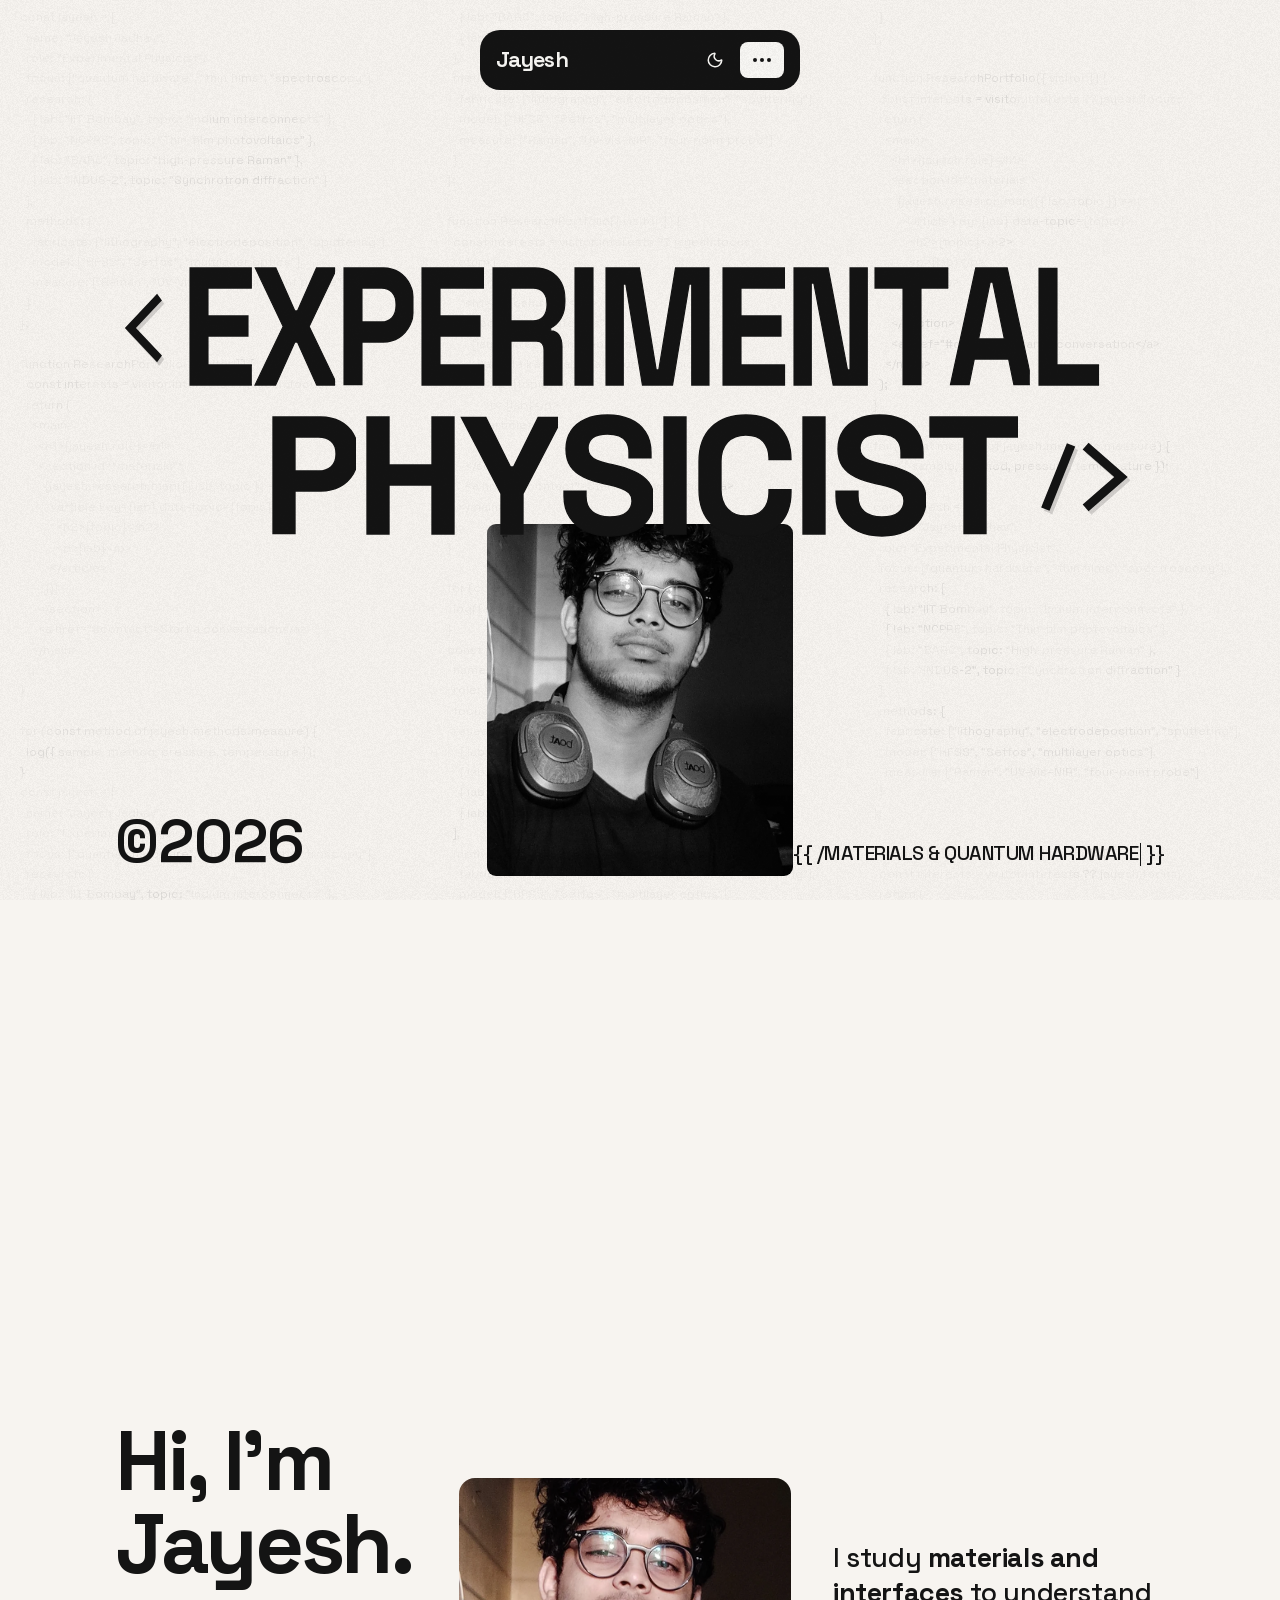
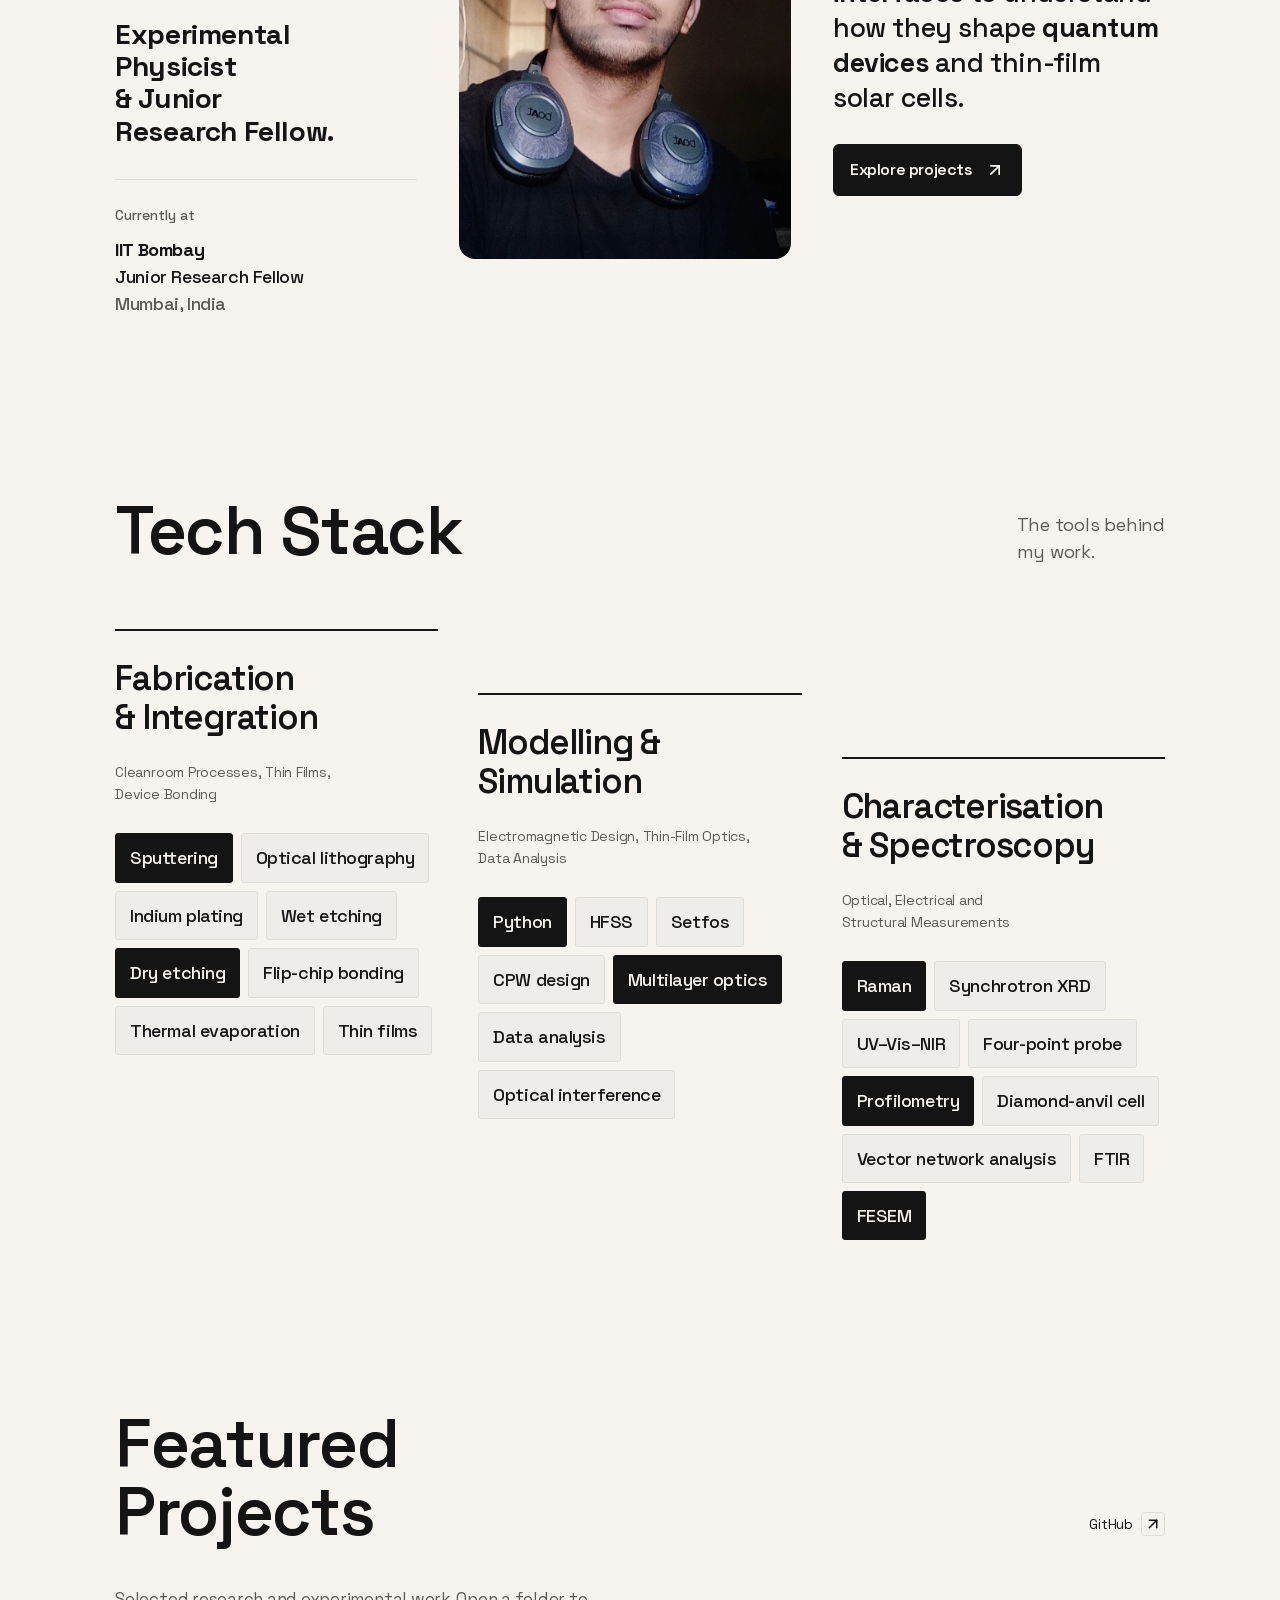
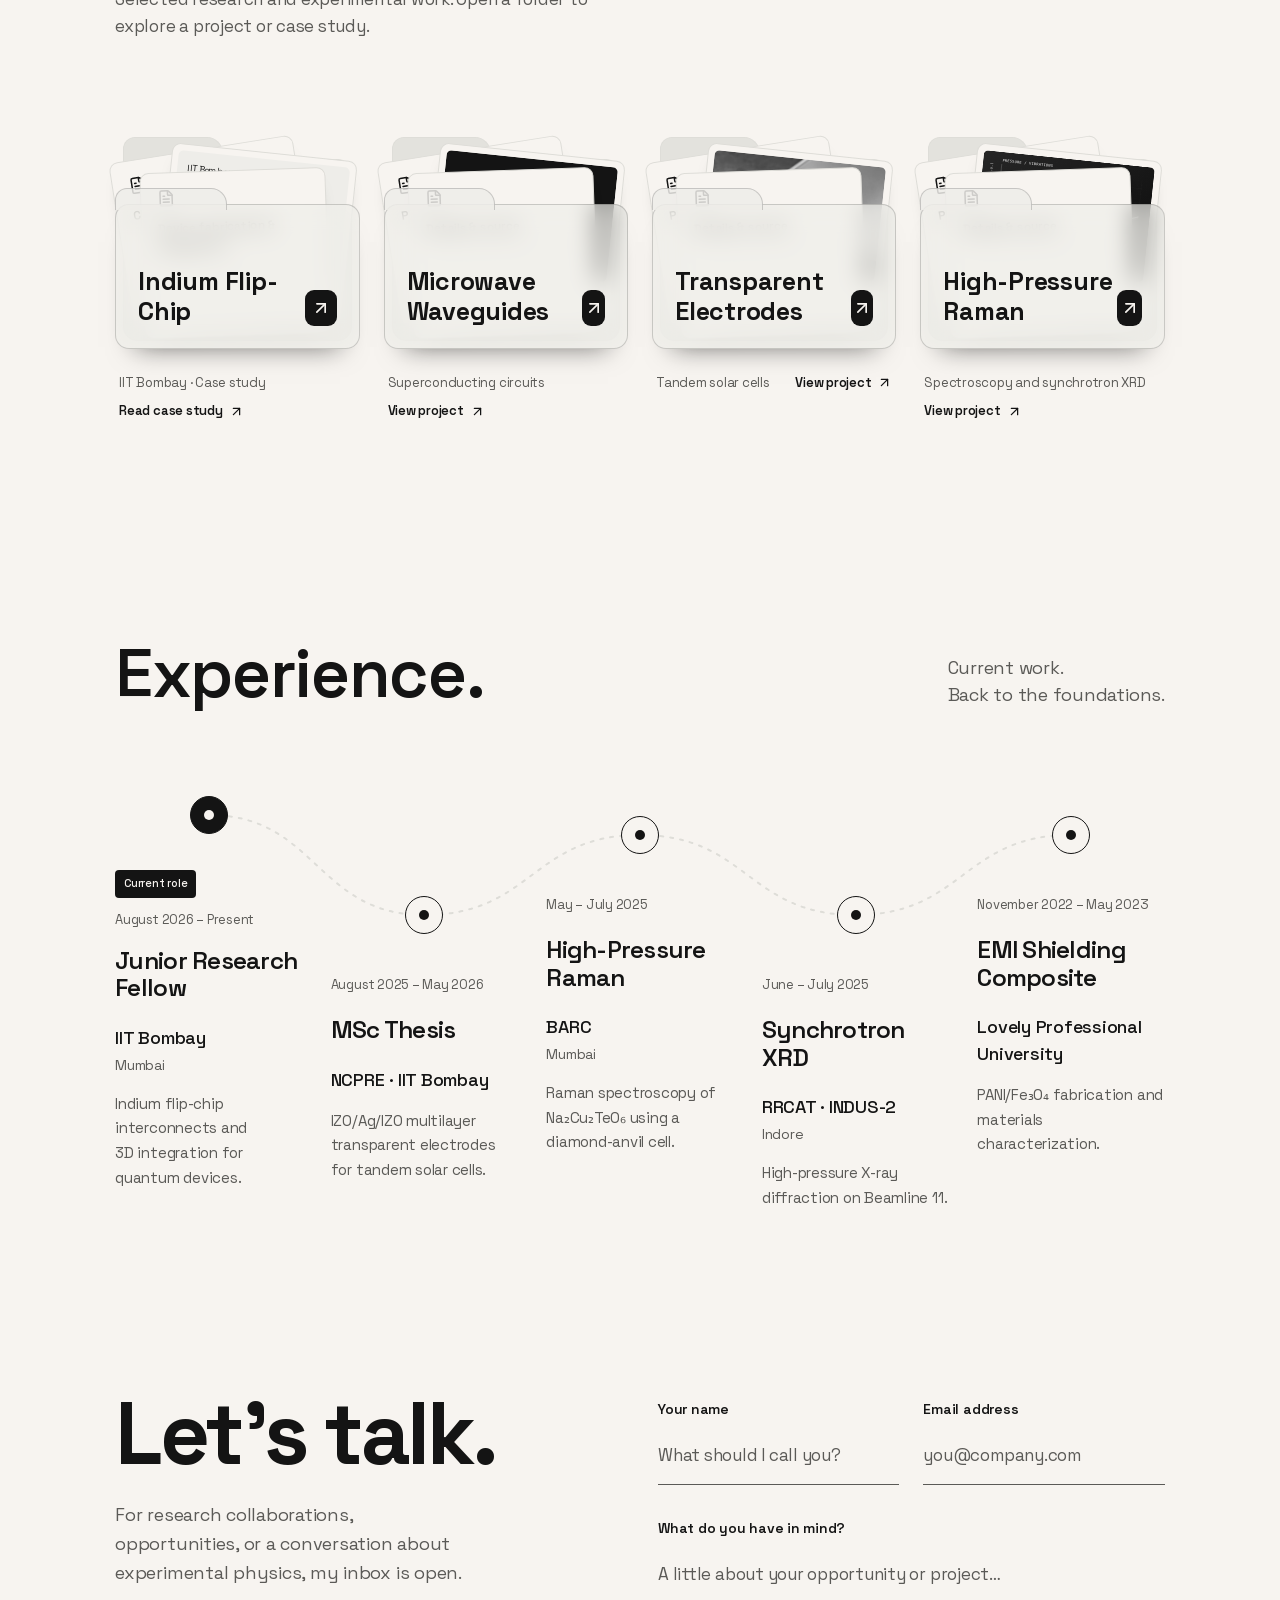
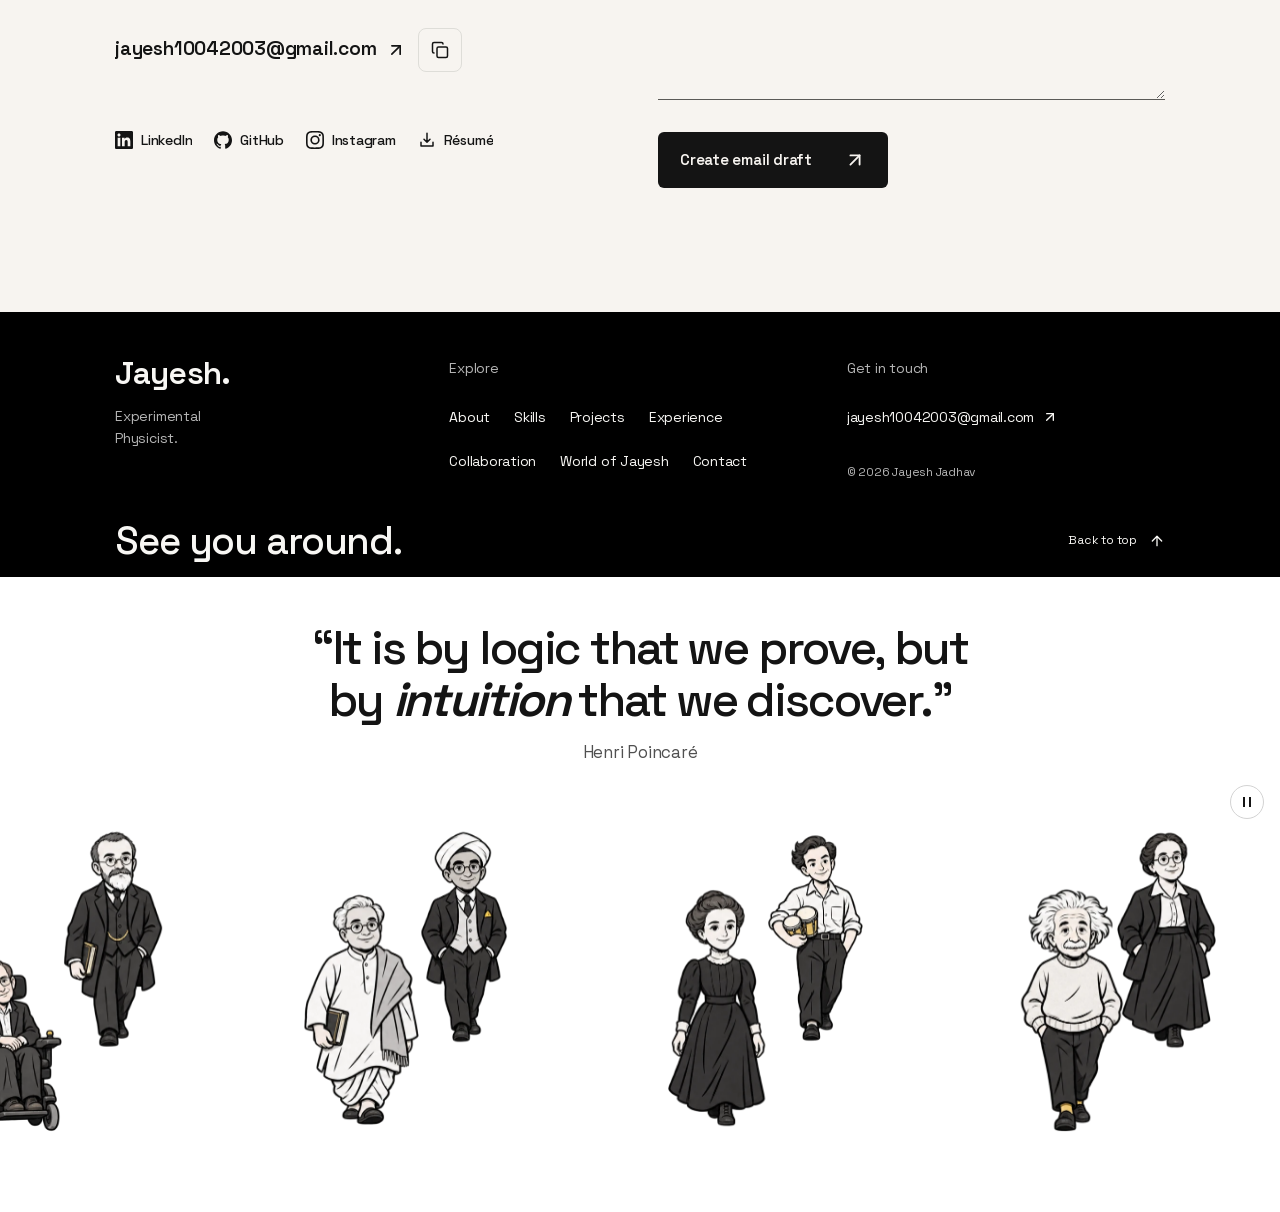
==== commit 573132bb: "Remove portfolio sound effects" ====
--- a/index.html
+++ b/index.html
@@ -43,7 +43,6 @@
         }
       } catch {}
     </script>
-    <script src="reference-sound.js" defer></script>
     <script src="reference-shell.js" defer></script>
     <script src="reference-motion.js" defer></script>
     <script src="script.js" defer></script>
--- a/styles.css
+++ b/styles.css
@@ -1,3 +1,3 @@
 /* Core layout, theme, components and typography. Adapted from the reference design with permission. */
 @font-face{font-family:Space Grotesk;font-style:normal;font-weight:300 700;font-display:swap;src:url(assets/reference-fonts/edb5f85793adc1bb-s.0v2ipp7s07_p9.woff2)format("woff2");unicode-range:U+102-103,U+110-111,U+128-129,U+168-169,U+1A0-1A1,U+1AF-1B0,U+300-301,U+303-304,U+308-309,U+323,U+329,U+1EA0-1EF9,U+20AB}@font-face{font-family:Space Grotesk;font-style:normal;font-weight:300 700;font-display:swap;src:url(assets/reference-fonts/92b6de9cb55945e2-s.44ks8kcggj012.woff2)format("woff2");unicode-range:U+100-2BA,U+2BD-2C5,U+2C7-2CC,U+2CE-2D7,U+2DD-2FF,U+304,U+308,U+329,U+1D00-1DBF,U+1E00-1E9F,U+1EF2-1EFF,U+2020,U+20A0-20AB,U+20AD-20C4,U+2113,U+2C60-2C7F,U+A720-A7FF}@font-face{font-family:Space Grotesk;font-style:normal;font-weight:300 700;font-display:swap;src:url(assets/reference-fonts/237858b39a32779d-s.p.1ii7211jqpzi_.woff2)format("woff2");unicode-range:U+??,U+131,U+152-153,U+2BB-2BC,U+2C6,U+2DA,U+2DC,U+304,U+308,U+329,U+2000-206F,U+20AC,U+2122,U+2191,U+2193,U+2212,U+2215,U+FEFF,U+FFFD}@font-face{font-family:Space Grotesk Fallback;src:local(Arial);ascent-override:89.71%;descent-override:26.62%;line-gap-override:0.0%;size-adjust:109.69%}.fJfFLG_className{font-family:Space Grotesk,Space Grotesk Fallback;font-style:normal}.fJfFLG_variable{--font-space-grotesk:"Space Grotesk", "Space Grotesk Fallback"}
-@layer properties{@supports (((-webkit-hyphens:none)) and (not (margin-trim:inline))) or ((-moz-orient:inline) and (not (color:rgb(from red r g b)))){*,:before,:after,::backdrop{--tw-rotate-x:initial;--tw-rotate-y:initial;--tw-rotate-z:initial;--tw-skew-x:initial;--tw-skew-y:initial;--tw-space-y-reverse:0;--tw-border-style:solid;--tw-font-weight:initial;--tw-shadow:0 0 #0000;--tw-shadow-color:initial;--tw-shadow-alpha:100%;--tw-inset-shadow:0 0 #0000;--tw-inset-shadow-color:initial;--tw-inset-shadow-alpha:100%;--tw-ring-color:initial;--tw-ring-shadow:0 0 #0000;--tw-inset-ring-color:initial;--tw-inset-ring-shadow:0 0 #0000;--tw-ring-inset:initial;--tw-ring-offset-width:0px;--tw-ring-offset-color:#fff;--tw-ring-offset-shadow:0 0 #0000;--tw-blur:initial;--tw-brightness:initial;--tw-contrast:initial;--tw-grayscale:initial;--tw-hue-rotate:initial;--tw-invert:initial;--tw-opacity:initial;--tw-saturate:initial;--tw-sepia:initial;--tw-drop-shadow:initial;--tw-drop-shadow-color:initial;--tw-drop-shadow-alpha:100%;--tw-drop-shadow-size:initial}}}@layer theme{:root,:host{--spacing:.25rem;--font-weight-semibold:600;--default-font-family:var(--font-space-grotesk);--default-mono-font-family:var(--font-space-grotesk)}}@layer base{*,:after,:before,::backdrop{box-sizing:border-box;border:0 solid;margin:0;padding:0}::file-selector-button{box-sizing:border-box;border:0 solid;margin:0;padding:0}html,:host{-webkit-text-size-adjust:100%;tab-size:4;line-height:1.5;font-family:var(--default-font-family,ui-sans-serif, system-ui, sans-serif, "Apple Color Emoji", "Segoe UI Emoji", "Segoe UI Symbol", "Noto Color Emoji");font-feature-settings:var(--default-font-feature-settings,normal);font-variation-settings:var(--default-font-variation-settings,normal);-webkit-tap-highlight-color:transparent}hr{height:0;color:inherit;border-top-width:1px}abbr:where([title]){-webkit-text-decoration:underline dotted;text-decoration:underline dotted}h1,h2,h3,h4,h5,h6{font-size:inherit;font-weight:inherit}a{color:inherit;-webkit-text-decoration:inherit;-webkit-text-decoration:inherit;-webkit-text-decoration:inherit;-webkit-text-decoration:inherit;text-decoration:inherit}b,strong{font-weight:bolder}code,kbd,samp,pre{font-family:var(--default-mono-font-family,ui-monospace, SFMono-Regular, Menlo, Monaco, Consolas, "Liberation Mono", "Courier New", monospace);font-feature-settings:var(--default-mono-font-feature-settings,normal);font-variation-settings:var(--default-mono-font-variation-settings,normal);font-size:1em}small{font-size:80%}sub,sup{vertical-align:baseline;font-size:75%;line-height:0;position:relative}sub{bottom:-.25em}sup{top:-.5em}table{text-indent:0;border-color:inherit;border-collapse:collapse}:-moz-focusring{outline:auto}progress{vertical-align:baseline}summary{display:list-item}ol,ul,menu{list-style:none}img,svg,video,canvas,audio,iframe,embed,object{vertical-align:middle;display:block}img,video{max-width:100%;height:auto}button,input,select,optgroup,textarea{font:inherit;font-feature-settings:inherit;font-variation-settings:inherit;letter-spacing:inherit;color:inherit;opacity:1;background-color:#0000;border-radius:0}::file-selector-button{font:inherit;font-feature-settings:inherit;font-variation-settings:inherit;letter-spacing:inherit;color:inherit;opacity:1;background-color:#0000;border-radius:0}:where(select:is([multiple],[size])) optgroup{font-weight:bolder}:where(select:is([multiple],[size])) optgroup option{padding-inline-start:20px}::file-selector-button{margin-inline-end:4px}::placeholder{opacity:1}@supports (not ((-webkit-appearance:-apple-pay-button))) or (contain-intrinsic-size:1px){::placeholder{color:currentColor}@supports (color:color-mix(in lab, red, red)){::placeholder{color:color-mix(in oklab, currentcolor 50%, transparent)}}}textarea{resize:vertical}::-webkit-search-decoration{-webkit-appearance:none}::-webkit-date-and-time-value{min-height:1lh;text-align:inherit}::-webkit-datetime-edit{display:inline-flex}::-webkit-datetime-edit-fields-wrapper{padding:0}::-webkit-datetime-edit{padding-block:0}::-webkit-datetime-edit-year-field{padding-block:0}::-webkit-datetime-edit-month-field{padding-block:0}::-webkit-datetime-edit-day-field{padding-block:0}::-webkit-datetime-edit-hour-field{padding-block:0}::-webkit-datetime-edit-minute-field{padding-block:0}::-webkit-datetime-edit-second-field{padding-block:0}::-webkit-datetime-edit-millisecond-field{padding-block:0}::-webkit-datetime-edit-meridiem-field{padding-block:0}::-webkit-calendar-picker-indicator{line-height:1}:-moz-ui-invalid{box-shadow:none}button,input:where([type=button],[type=reset],[type=submit]){appearance:button}::file-selector-button{appearance:button}::-webkit-inner-spin-button{height:auto}::-webkit-outer-spin-button{height:auto}[hidden]:where(:not([hidden=until-found])){display:none!important}}@layer components;@layer utilities{.invisible{visibility:hidden}.visible{visibility:visible}.sr-only{clip-path:inset(50%);white-space:nowrap;border-width:0;width:1px;height:1px;margin:-1px;padding:0;position:absolute;overflow:hidden}.fixed{position:fixed}.static{position:static}.sticky{position:sticky}.\!start{inset-inline-start:var(--spacing)!important}.start{inset-inline-start:var(--spacing)}.end{inset-inline-end:var(--spacing)}.isolate{isolation:isolate}.mb-2{margin-bottom:calc(var(--spacing) * 2)}.block{display:block}.contents{display:contents}.grid{display:grid}.hidden{display:none}.inline{display:inline}.transform{transform:var(--tw-rotate-x,) var(--tw-rotate-y,) var(--tw-rotate-z,) var(--tw-skew-x,) var(--tw-skew-y,)}.resize{resize:both}.list-decimal{list-style-type:decimal}.list-disc{list-style-type:disc}:where(.space-y-1>:not(:last-child)){--tw-space-y-reverse:0;margin-block-start:calc(calc(var(--spacing) * 1) * var(--tw-space-y-reverse));margin-block-end:calc(calc(var(--spacing) * 1) * calc(1 - var(--tw-space-y-reverse)))}.rounded{border-radius:.25rem}.border{border-style:var(--tw-border-style);border-width:1px}.pl-4{padding-left:calc(var(--spacing) * 4)}.text-end{text-align:end}.text-start{text-align:start}.font-semibold{--tw-font-weight:var(--font-weight-semibold);font-weight:var(--font-weight-semibold)}.underline{text-decoration-line:underline}.underline-offset-2{text-underline-offset:2px}.shadow{--tw-shadow:0 1px 3px 0 var(--tw-shadow-color,#0000001a), 0 1px 2px -1px var(--tw-shadow-color,#0000001a);box-shadow:var(--tw-inset-shadow), var(--tw-inset-ring-shadow), var(--tw-ring-offset-shadow), var(--tw-ring-shadow), var(--tw-shadow)}.ring{--tw-ring-shadow:var(--tw-ring-inset,) 0 0 0 calc(1px + var(--tw-ring-offset-width)) var(--tw-ring-color,currentcolor);box-shadow:var(--tw-inset-shadow), var(--tw-inset-ring-shadow), var(--tw-ring-offset-shadow), var(--tw-ring-shadow), var(--tw-shadow)}.blur{--tw-blur:blur(8px);filter:var(--tw-blur,) var(--tw-brightness,) var(--tw-contrast,) var(--tw-grayscale,) var(--tw-hue-rotate,) var(--tw-invert,) var(--tw-saturate,) var(--tw-sepia,) var(--tw-drop-shadow,)}.filter{filter:var(--tw-blur,) var(--tw-brightness,) var(--tw-contrast,) var(--tw-grayscale,) var(--tw-hue-rotate,) var(--tw-invert,) var(--tw-saturate,) var(--tw-sepia,) var(--tw-drop-shadow,)}.last\:mb-0:last-child{margin-bottom:calc(var(--spacing) * 0)}}:root{--sc-canvas:#08090b;--sc-surface:#101217;--sc-ink:#f4f2ef;--sc-ink-soft:#9a9ba1;--sc-accent:#d8ff3e;--sc-accent-ink:#08090b;--sc-hairline:var(--sc-ink)}@supports (color:color-mix(in lab, red, red)){:root{--sc-hairline:color-mix(in oklab, var(--sc-ink) 12%, transparent)}}:root{--sc-hairline-strong:var(--sc-ink)}@supports (color:color-mix(in lab, red, red)){:root{--sc-hairline-strong:color-mix(in oklab, var(--sc-ink) 22%, transparent)}}:root{--sc-font-display:"Instrument Sans", "Geist", system-ui, sans-serif;--sc-font-text:"Geist", system-ui, sans-serif;--sc-font-mono:"Geist Mono", ui-monospace, monospace;--sc-t-xs:clamp(.75rem, .72rem + .15vw, .82rem);--sc-t-sm:clamp(.875rem, .84rem + .18vw, .95rem);--sc-t-base:clamp(1rem, .96rem + .22vw, 1.125rem);--sc-t-lg:clamp(1.2rem, 1.1rem + .5vw, 1.5rem);--sc-t-xl:clamp(1.6rem, 1.35rem + 1.2vw, 2.25rem);--sc-t-2xl:clamp(2.1rem, 1.6rem + 2.4vw, 3.4rem);--sc-t-3xl:clamp(2.8rem, 1.9rem + 4.2vw, 5rem);--sc-t-4xl:clamp(3.4rem, 1.9rem + 6.6vw, 7.5rem);--sc-track-tight:-.035em;--sc-track-snug:-.02em;--sc-track-normal:-.005em;--sc-track-wide:.08em;--sc-leading-none:.94;--sc-leading-tight:1.06;--sc-leading-body:1.62;--sc-measure:62ch;--sc-1:.25rem;--sc-2:.5rem;--sc-3:.75rem;--sc-4:1rem;--sc-5:1.5rem;--sc-6:2rem;--sc-7:3rem;--sc-8:4rem;--sc-9:6rem;--sc-10:8rem;--sc-11:12rem;--sc-section:clamp(4.5rem, 9vw, 11rem);--sc-gutter:clamp(1.25rem, 5vw, 5.5rem);--sc-maxw:82rem;--sc-r-sm:6px;--sc-r-md:12px;--sc-r-lg:20px;--sc-r-pill:999px;--sc-shadow-color:220 40% 2%;--sc-e1:0 1px 2px hsl(var(--sc-shadow-color) / .28), 0 2px 6px -1px hsl(var(--sc-shadow-color) / .2);--sc-e2:0 2px 4px hsl(var(--sc-shadow-color) / .24), 0 8px 18px -4px hsl(var(--sc-shadow-color) / .3);--sc-e3:0 4px 8px hsl(var(--sc-shadow-color) / .22), 0 18px 40px -8px hsl(var(--sc-shadow-color) / .38), 0 48px 90px -24px hsl(var(--sc-shadow-color) / .3);--sc-edge:inset 0 1px 0 var(--sc-ink)}@supports (color:color-mix(in lab, red, red)){:root{--sc-edge:inset 0 1px 0 color-mix(in oklab, var(--sc-ink) 10%, transparent)}}:root{--sc-ease-out:cubic-bezier(.23, 1, .32, 1);--sc-ease-in-out:cubic-bezier(.77, 0, .175, 1);--sc-ease-drawer:cubic-bezier(.32, .72, 0, 1);--sc-d-fast:.16s;--sc-d-base:.24s;--sc-d-slow:.42s;--sc-z-stage:1;--sc-z-copy:20;--sc-z-chrome:60}*,:before,:after{box-sizing:border-box}html{-webkit-text-size-adjust:100%;scroll-behavior:smooth}@media (prefers-reduced-motion:reduce){html{scroll-behavior:auto}}body{background:var(--sc-canvas);color:var(--sc-ink);font-family:var(--sc-font-text);font-size:var(--sc-t-base);line-height:var(--sc-leading-body);letter-spacing:var(--sc-track-normal);-webkit-font-smoothing:antialiased;text-rendering:optimizelegibility;font-synthesis-weight:none;margin:0;overflow-x:clip}img,video,canvas,svg{max-width:100%;display:block}button,input,select,textarea{font:inherit;color:inherit}::selection{background:var(--sc-accent);color:var(--sc-accent-ink)}:root{caret-color:var(--sc-accent);accent-color:var(--sc-accent)}:focus-visible{outline:2px solid var(--sc-accent);outline-offset:3px;border-radius:var(--sc-r-sm)}:where(a){color:inherit;text-underline-offset:.22em;text-decoration-thickness:1px}@supports (scrollbar-color:auto){html{scrollbar-color:var(--sc-ink) transparent}@supports (color:color-mix(in lab, red, red)){html{scrollbar-color:color-mix(in oklab, var(--sc-ink) 26%, transparent) transparent}}html{scrollbar-width:thin}}:where(table,.sc-nums,[data-sc-count]){font-variant-numeric:tabular-nums}.sc-display{font-family:var(--sc-font-display);font-weight:500;line-height:var(--sc-leading-none);letter-spacing:var(--sc-track-tight);text-wrap:balance;margin:0}.sc-display--xl{font-size:var(--sc-t-4xl)}.sc-display--lg{font-size:var(--sc-t-3xl)}.sc-display--md{font-size:var(--sc-t-2xl);letter-spacing:var(--sc-track-snug)}.sc-lede{font-size:var(--sc-t-lg);letter-spacing:var(--sc-track-snug);color:var(--sc-ink);text-wrap:pretty;max-width:46ch;margin:0;line-height:1.44}.sc-body{max-width:var(--sc-measure);color:var(--sc-ink-soft);text-wrap:pretty;margin:0}.sc-label{font-family:var(--sc-font-mono);font-size:var(--sc-t-xs);letter-spacing:var(--sc-track-wide);text-transform:uppercase;color:var(--sc-ink-soft)}.sc-wrap{width:100%;max-width:var(--sc-maxw);padding-inline:var(--sc-gutter);margin-inline:auto}.sc-section{padding-block:var(--sc-section)}.sc-stack>*+*{margin-top:var(--sc-4)}.sc-stack>:is(h1,h2,h3){margin-top:var(--sc-7)}.sc-stack>:is(h1,h2,h3):first-child{margin-top:0}.sc-rule{background:var(--sc-hairline);border:0;height:1px;margin:0}.sc-act--pinned{position:relative}.sc-stage{height:100svh;z-index:var(--sc-z-stage);position:sticky;top:0;overflow:clip}.sc-stage :is(video[data-sc-scrub],canvas[data-sc-sequence],.sc-stage__poster){object-fit:cover;width:100%;height:100%;position:absolute;inset:0}video[data-sc-scrub]{opacity:0;transition:opacity .38s var(--sc-ease-out)}.sc-has-clip video[data-sc-scrub]{opacity:1}.sc-stage__poster{z-index:0;transition:opacity .38s var(--sc-ease-out)}.sc-has-clip .sc-stage__poster{opacity:0}.sc-scrim{pointer-events:none;z-index:1;background:linear-gradient(var(--sc-scrim-angle,180deg), var(--sc-canvas) 0%, var(--sc-canvas) 42%, transparent 68%);position:absolute;inset:0}@supports (color:color-mix(in lab, red, red)){.sc-scrim{background:linear-gradient(var(--sc-scrim-angle,180deg), color-mix(in oklab, var(--sc-canvas) var(--sc-scrim-a,78%), transparent) 0%, color-mix(in oklab, var(--sc-canvas) 30%, transparent) 42%, transparent 68%)}}.sc-scrim--bottom{--sc-scrim-angle:0deg}.sc-scrim--left{--sc-scrim-angle:90deg}.sc-scrim--right{--sc-scrim-angle:270deg}.sc-scrim--lead{background:linear-gradient(to top right, var(--sc-canvas) 0%, var(--sc-canvas) 30%, var(--sc-canvas) 52%, transparent 72%)}@supports (color:color-mix(in lab, red, red)){.sc-scrim--lead{background:linear-gradient(to top right, color-mix(in oklab, var(--sc-canvas) 94%, transparent) 0%, color-mix(in oklab, var(--sc-canvas) 72%, transparent) 30%, color-mix(in oklab, var(--sc-canvas) 30%, transparent) 52%, transparent 72%)}}.sc-scrim--trail{background:linear-gradient(to top left, var(--sc-canvas) 0%, var(--sc-canvas) 30%, var(--sc-canvas) 52%, transparent 72%)}@supports (color:color-mix(in lab, red, red)){.sc-scrim--trail{background:linear-gradient(to top left, color-mix(in oklab, var(--sc-canvas) 94%, transparent) 0%, color-mix(in oklab, var(--sc-canvas) 72%, transparent) 30%, color-mix(in oklab, var(--sc-canvas) 30%, transparent) 52%, transparent 72%)}}.sc-scrim--band{background:linear-gradient(to top, var(--sc-canvas) 0%, var(--sc-canvas) 22%, var(--sc-canvas) 42%, transparent 58%)}@supports (color:color-mix(in lab, red, red)){.sc-scrim--band{background:linear-gradient(to top, color-mix(in oklab, var(--sc-canvas) 94%, transparent) 0%, color-mix(in oklab, var(--sc-canvas) 74%, transparent) 22%, color-mix(in oklab, var(--sc-canvas) 30%, transparent) 42%, transparent 58%)}}.sc-scrim--vignette{background:radial-gradient(120% 90% at 50% 45%, transparent 40%, var(--sc-canvas) 100%)}@supports (color:color-mix(in lab, red, red)){.sc-scrim--vignette{background:radial-gradient(120% 90% at 50% 45%, transparent 40%, color-mix(in oklab, var(--sc-canvas) 70%, transparent) 100%)}}.sc-copy{z-index:var(--sc-z-copy);inset-inline:var(--sc-gutter);will-change:opacity, transform;max-width:min(46rem,76vw);position:absolute}.sc-copy--lead{left:var(--sc-gutter);bottom:clamp(3rem,12vh,9rem)}.sc-copy--center{text-align:center;inset-inline:auto;top:50%;left:50%;translate:-50% -50%}.sc-copy--trail{inset-inline:auto;right:var(--sc-gutter);text-align:right;bottom:clamp(3rem,12vh,9rem)}[data-sc-cue]{opacity:0;will-change:opacity, transform}.sc-ready [data-sc-cue]{transition:none}.sc-split{vertical-align:top;display:inline-block;overflow:hidden}.sc-split--line{margin-bottom:-.14em;padding-bottom:.14em;display:block}.sc-split__i{will-change:transform, opacity;display:inline-block}.sc-is-split{opacity:1!important}[data-sc-pan]{will-change:transform;display:flex}[data-sc-reveal]{will-change:clip-path}[data-sc-parallax]{will-change:transform}[data-sc-in],[data-sc-stagger]>*{opacity:0;transition:opacity .62s var(--sc-ease-out), transform .62s var(--sc-ease-out);transform:translateY(14px)}[data-sc-in].sc-in,[data-sc-stagger]>.sc-in{opacity:1;transform:none}[data-sc-tilt]{transform-style:preserve-3d;will-change:transform}[data-sc-magnet]{will-change:transform}[data-sc-spotlight]{isolation:isolate}:where([data-sc-spotlight]){position:relative}[data-sc-spotlight]:after{content:"";pointer-events:none;z-index:2;background:radial-gradient(28rem 28rem at calc(var(--sc-mx,.5) * 100%) calc(var(--sc-my,.5) * 100%), var(--sc-accent), transparent 70%);position:absolute;inset:0}@supports (color:color-mix(in lab, red, red)){[data-sc-spotlight]:after{background:radial-gradient(28rem 28rem at calc(var(--sc-mx,.5) * 100%) calc(var(--sc-my,.5) * 100%), color-mix(in oklab, var(--sc-accent) 16%, transparent), transparent 70%)}}[data-sc-spotlight]:after{opacity:0;transition:opacity var(--sc-d-slow) var(--sc-ease-out)}[data-sc-spotlight]:hover:after{opacity:1}[data-sc-mode=worldflight]{position:relative}.sc-world{z-index:var(--sc-z-stage);background:var(--sc-canvas);position:fixed;inset:0;overflow:clip}.sc-world__seg{opacity:0;will-change:opacity;position:absolute;inset:0}.sc-world__seg>:is(video,img,canvas){object-fit:cover;width:100%;height:100%;position:absolute;inset:0}.sc-world__poster{z-index:0;transform-origin:50%;transition:opacity .42s var(--sc-ease-out)}.sc-world__seg>video{z-index:1}.sc-world__seg.sc-has-clip .sc-world__poster{opacity:0}video[data-sc-scrub].sc-has-clip{opacity:1}.sc-world__copy{z-index:var(--sc-z-copy);pointer-events:none;position:fixed;inset:0}.sc-world__scrim{pointer-events:none;z-index:0;position:absolute;inset:0}[data-sc-copy]{opacity:0;pointer-events:none;will-change:opacity, transform}.sc-ready [data-sc-copy]{transition:none}.sc-world__spacer{pointer-events:none}[data-sc-progress]{height:2px;z-index:var(--sc-z-chrome);background:var(--sc-accent);transform-origin:0;will-change:transform;position:fixed;inset:0 0 auto;transform:scaleX(0)}.sc-grain{pointer-events:none;z-index:3;opacity:.045;position:fixed;inset:0}.sc-grain:before{content:"";background-image:url("data:image/svg+xml;utf8,<svg xmlns='http://www.w3.org/2000/svg' width='140' height='140'><filter id='n'><feTurbulence type='fractalNoise' baseFrequency='0.85' numOctaves='3'/></filter><rect width='140' height='140' filter='url(%23n)'/></svg>");position:absolute;inset:-50%}@media (prefers-reduced-motion:reduce){[data-sc-in],[data-sc-stagger]>*{transition-duration:.22s;transform:none}[data-sc-parallax],[data-sc-pan],.sc-split__i{transform:none!important}[data-sc-reveal]{clip-path:none!important}[data-sc-act=pan] .sc-stage,[data-sc-act=pan] [data-sc-stage]{overscroll-behavior-x:contain;scroll-snap-type:x proximity;overflow:auto hidden}[data-sc-pan]>*{scroll-snap-align:center}[data-sc-spotlight]:after{display:none}.sc-world__poster,[data-sc-copy]{transform:none!important}}@media (max-width:860px){.sc-copy{inset-inline:var(--sc-gutter);max-width:none}.sc-copy--trail{text-align:left}.sc-stage{height:100svh}.sc-scrim--trail{background:linear-gradient(to top, var(--sc-canvas) 0%, var(--sc-canvas) 22%, var(--sc-canvas) 42%, transparent 58%)}@supports (color:color-mix(in lab, red, red)){.sc-scrim--trail{background:linear-gradient(to top, color-mix(in oklab, var(--sc-canvas) 94%, transparent) 0%, color-mix(in oklab, var(--sc-canvas) 74%, transparent) 22%, color-mix(in oklab, var(--sc-canvas) 30%, transparent) 42%, transparent 58%)}}}:root{--lightningcss-light:initial;--lightningcss-dark: ;color-scheme:light;--sc-canvas:#f7f4f0;--sc-surface:#eeede9;--sc-ink:#141414;--sc-ink-soft:#5b5a57;--sc-accent:#141414;--sc-accent-ink:#f8f7f4;--sc-font-display:var(--font-space-grotesk), Arial, sans-serif;--sc-font-text:var(--font-space-grotesk), Arial, sans-serif;--sc-font-mono:var(--font-space-grotesk), Arial, sans-serif;--line:#deddd8;--surface-strong:#e3e2dd;--accent-wash:#e4e3de;--background:var(--sc-canvas);--foreground:var(--sc-ink);--ease:cubic-bezier(.22,1,.36,1);--gutter:clamp(24px,9vw,130px);--section-space:clamp(80px,8vw,120px);--image-shadow:0 16px 40px -22px #14141430}:root[data-theme=dark]{--lightningcss-light: ;--lightningcss-dark:initial;color-scheme:dark;--sc-canvas:#171716;--sc-surface:#232321;--sc-ink:#f5f4f0;--sc-ink-soft:#bdbcb6;--sc-accent:#f5f4f0;--sc-accent-ink:#171716;--line:#3b3b36;--surface-strong:#30302c;--accent-wash:#35352f}html{scroll-padding-top:110px}body{font-family:var(--sc-font-text);letter-spacing:-.015em;font-size:16px;line-height:1.6}body:before{content:"";z-index:150;pointer-events:none;opacity:.35;background-image:url(assets/reference-grain.png);background-size:256px 256px;position:fixed;inset:0}:root[data-theme=dark] body:before{filter:invert();opacity:.18}a{color:inherit;text-decoration:none}button,input,textarea,select,summary,code,pre,kbd,samp{font-family:inherit}button,summary{cursor:pointer;-webkit-tap-highlight-color:transparent}button:disabled{opacity:.5;cursor:not-allowed}p{text-wrap:pretty}h1,h2,h3{font-family:var(--sc-font-display);letter-spacing:-.02em;text-wrap:balance;font-weight:600}h2{margin:0 0 48px;font-size:clamp(44px,5.3vw,76px);line-height:1}.wrap{width:min(calc(100% - var(--gutter)*2),1180px);margin-inline:auto}.section-pad{padding-block:var(--section-space)}.accent{color:inherit}.skip-link{z-index:300;background:var(--sc-ink);color:var(--sc-canvas);border-radius:8px;padding:12px 20px;position:fixed;top:8px;left:12px;transform:translateY(-160%)}.skip-link:focus{transform:none}.button{white-space:nowrap;border:0;border-radius:6px;justify-content:center;align-items:center;gap:20px;min-height:46px;padding:11px 18px;font-size:14px;font-weight:500;transition:background-color .18s,color .18s,transform .18s;display:inline-flex}.button:active,.icon-button:active{transform:scale(.97)}.text-link{align-items:center;gap:8px;min-height:44px;font-size:14px;display:inline-flex}.text-link>svg:last-child{border:1px solid var(--line);box-sizing:content-box;transition:transform .18s var(--ease);border-radius:4px;padding:2px}.text-link:hover>svg:last-child{transform:translate(2px,-2px)}.icon-button{border:1px solid var(--line);background:0 0;border-radius:8px;justify-content:center;align-items:center;width:40px;height:40px;display:inline-flex}.icon-button:hover{background:var(--sc-surface)}.site-header{z-index:100;color:#f8f7f4;width:320px;max-width:calc(100% - 40px);position:fixed;top:30px;left:50%;transform:translate(-50%)}.header-inner{background:#141414;border-radius:20px;justify-content:space-between;align-items:center;height:60px;padding:10px 16px;display:flex}.wordmark{letter-spacing:-.04em;align-items:center;font-size:22px;font-weight:650;display:inline-flex}.wordmark-text{transform-origin:50%;display:inline-block}.header-actions{align-items:center;gap:9px;display:flex}.theme-toggle{color:#f8f7f4;border:0;width:32px}.theme-toggle:hover{background:#30302d}.nav-menu-trigger{color:#141414;background:#f8f7f4;border:0;width:44px;height:36px}.nav-menu-trigger:hover{background:#fff}summary::-webkit-details-marker{display:none}.nav-dialog{color:#111;background:#fafafa;border:0;border-radius:24px;width:min(680px,100vw - 48px);max-width:none;height:min(900px,100dvh - 48px);max-height:none;margin:0;padding:0;position:fixed;inset:24px 24px auto auto;overflow:hidden}.nav-dialog::backdrop{-webkit-backdrop-filter:blur(5px);backdrop-filter:blur(5px);opacity:var(--nav-backdrop-opacity,1);background:#0009}.nav-menu-text{display:inline-block}.nav-menu-piece{transform-origin:50% 80%;display:inline-block}.nav-dialog[data-motion=closing] .nav-panel{pointer-events:none;overflow:hidden}.nav-dialog[data-motion=closing] .nav-menu-piece{transition:none}.nav-panel{overscroll-behavior:contain;flex-direction:column;height:100%;padding:24px 32px 28px 48px;display:flex;overflow-y:auto}.nav-panel-top{justify-content:end;display:flex}.nav-panel-close{color:#111;letter-spacing:-.025em;background:0 0;border:0;align-items:center;gap:16px;padding:0;font-size:20px;display:inline-flex}.nav-close-circle{color:#fafafa;width:56px;height:56px;transition:transform .2s var(--ease);background:#111;border-radius:50%;place-items:center;display:grid}.nav-panel-close:hover .nav-close-circle{transform:rotate(90deg)}.nav-panel-links{flex-direction:column;flex:1;justify-content:center;gap:32px;padding-block:40px;display:flex}.nav-menu-primary{flex-direction:column;align-items:start;display:flex}.nav-menu-primary a{letter-spacing:-.04em;font-size:clamp(60px,9svh,88px);font-weight:500;line-height:1.15;display:block}.nav-menu-primary .wave-text,.nav-menu-primary .wave-window,.nav-menu-primary .wave-glyph{line-height:1.15}.nav-menu-primary .wave-window{height:1.15em}.nav-menu-primary a:hover{color:#555}.nav-menu-secondary{flex-wrap:wrap;gap:8px 26px;display:flex}.nav-menu-secondary a{align-items:center;min-height:44px;font-size:17px;display:inline-flex}.nav-menu-secondary a:hover{text-underline-offset:5px;text-decoration:underline}.nav-panel-footer{flex-wrap:wrap;justify-content:space-between;align-items:center;gap:20px;display:flex}.nav-panel-email{letter-spacing:-.025em;align-items:center;min-height:44px;font-size:16px;display:inline-flex}.nav-panel-email:hover{text-underline-offset:5px;text-decoration:underline}.nav-panel-socials{gap:8px;display:flex}.nav-panel-socials :is(a,.portfolio-sound-toggle){color:#fafafa;width:48px;height:48px;transition:transform .18s var(--ease);background:#111;border-radius:50%;place-items:center;display:grid}.nav-panel-socials .platform-logo{width:20px;height:20px}.nav-panel-socials :is(a,.portfolio-sound-toggle):hover{transform:translateY(-3px)}.nav-dialog a:focus-visible,.nav-dialog button:focus-visible{outline-offset:5px;border-radius:4px;outline:2px solid #111}@media (max-width:700px){.nav-dialog{border-radius:20px;width:calc(100vw - 24px);height:calc(100dvh - 24px);inset:12px 12px auto}.nav-panel{padding:20px 24px 24px}.nav-menu-primary a{font-size:clamp(58px,15vw,80px)}.nav-panel-links{gap:24px;padding-block:28px}.nav-menu-secondary{gap:8px 20px}.nav-panel-footer{gap:12px}}@media (max-height:550px){.nav-panel{padding:16px 24px}.nav-close-circle{width:44px;height:44px}.nav-panel-links{gap:12px;padding-block:20px}.nav-menu-primary a{font-size:44px}.nav-panel-socials :is(a,.portfolio-sound-toggle){width:44px;height:44px}}.about-section{position:relative}.portrait-journey{z-index:2;pointer-events:none;display:none;position:absolute;inset:0 0 auto}.portrait-sticky-stage{height:100vh;position:sticky;top:0}.portrait-card{transform-style:preserve-3d;position:absolute}.portrait-face{border-radius:inherit;backface-visibility:hidden;position:absolute;inset:0;overflow:hidden}.portrait-face-back{transform:rotateY(180deg)}.portrait-face img{object-fit:cover;width:100%;height:100%;display:block}.portrait-face-front img,.hero-portrait-link img{filter:grayscale()}@media (prefers-reduced-motion:no-preference){.portrait-motion-ready .portrait-journey{visibility:hidden;display:block}.portrait-motion-active .portrait-journey{visibility:visible}.portrait-motion-active .hero-portrait-link{background:0 0}.portrait-motion-active .hero-portrait-link img,.portrait-motion-active .bio-portrait img{opacity:0}.portrait-motion-active .bio-portrait{background:0 0}}.hero{--hero-image-width:clamp(150px,34svh,320px);--hero-image-height:calc(var(--hero-image-width)*1.15);--hero-image-bottom:24px;--hero-image-overlap:28px;height:100svh;min-height:0;position:relative}.hero-heading-composition{left:0;right:0;bottom:calc(var(--hero-image-bottom) + var(--hero-image-height) - var(--hero-image-overlap));z-index:3;position:absolute}.hero-title{letter-spacing:-.02em;text-align:center;margin:0;font-size:min(12.1vw,24svh,174px);font-weight:800;line-height:.9}.title-line{display:block}.hero-footer{z-index:4;justify-content:space-between;align-items:end;display:flex;position:absolute;bottom:28px;left:0;right:0}.hero-year{letter-spacing:-.02em;font-size:clamp(40px,6.8svh,68px);font-weight:600;line-height:1}.hero-focus{text-align:right;padding-bottom:5px;font-size:16px;line-height:1.3}.hero-portrait-link{left:50%;bottom:var(--hero-image-bottom);width:var(--hero-image-width);aspect-ratio:20/23;background:var(--surface-strong);border-radius:9px;display:block;position:absolute;overflow:hidden;transform:translate(-50%)}.hero-portrait-link img{object-fit:cover;width:100%;height:100%}.biography{letter-spacing:-.025em;grid-template-columns:1fr 1.1fr 1.1fr;align-items:center;gap:clamp(28px,3.3vw,48px);padding-block:520px 80px;display:grid}.bio-introduction{flex-direction:column;gap:32px;display:flex}.bio-introduction h2{letter-spacing:-.04em;margin:0;font-family:inherit;font-size:clamp(64px,6.6vw,96px);font-weight:700;line-height:.98}.bio-role{margin:0;font-size:clamp(24px,2.2vw,32px);font-weight:700;line-height:1.15}.bio-role>span{display:block}.bio-current{border-top:1px solid var(--line);padding-top:24px}.bio-current>span{letter-spacing:0;color:var(--sc-ink-soft);margin-bottom:10px;font-size:14px;font-weight:500;display:block}.bio-current p{margin:0;font-size:18px;font-weight:500;line-height:1.5}.bio-current strong{font-weight:700}.bio-current p>span{color:var(--sc-ink-soft)}.bio-description{flex-direction:column;gap:28px;display:flex}.bio-description .bio-lead{text-wrap:pretty;margin:0;font-size:clamp(24px,2.1vw,30px);font-weight:500;line-height:1.3}.bio-lead strong{font-weight:700}.bio-actions{flex-wrap:wrap;gap:12px;display:flex}.bio-actions a{border:1px solid var(--sc-ink);border-radius:6px;justify-content:center;align-items:center;gap:12px;min-height:52px;padding:14px 16px;font-size:16px;font-weight:600;transition:background-color .18s,color .18s;display:inline-flex}.bio-projects{background:var(--sc-ink);color:var(--sc-canvas)}.bio-projects:hover{background:var(--sc-ink-soft)}.bio-portrait{aspect-ratio:20/23;border-radius:16px;margin:0;overflow:hidden}.bio-portrait img{object-fit:cover;width:100%;height:100%}.projects-section{padding-top:90px}.section-heading{justify-content:space-between;align-items:end;gap:40px;margin-bottom:40px;display:flex}.section-heading h2{margin:0}.projects-intro{max-width:480px;color:var(--sc-ink-soft);margin:20px 0 32px;font-size:17px;line-height:1.6}.project-folder-grid{grid-template-columns:repeat(3,minmax(0,1fr));gap:28px;padding-top:24px;display:grid}.project-folder{text-align:left;width:100%;color:var(--sc-ink);background:0 0;border:0;border-radius:16px;padding:0;display:block}.project-folder:focus-visible{outline:2px solid var(--sc-ink);outline-offset:8px}.folder-scene{perspective:900px;height:260px;transform:rotateY(var(--folder-lean,0deg));transition:transform .25s var(--ease);display:block;position:relative}.folder-back{background:var(--surface-strong);border:1px solid var(--line);border-radius:14px;position:absolute;inset:62px 8px 16px}.folder-back:before{content:"";background:var(--surface-strong);border:1px solid var(--line);border-bottom:0;border-radius:12px 16px 0 0;width:44%;height:30px;position:absolute;top:-23px;left:-1px}.folder-paper{border:1px solid var(--line);background:var(--sc-canvas);transform-origin:50% 100%;height:166px;transition:transform .45s var(--ease);border-radius:9px;flex-direction:column;gap:12px;padding:16px;font-size:12px;font-weight:600;display:flex;position:absolute;top:55px;left:12%;right:12%;box-shadow:0 10px 20px -14px #0006}.folder-paper-back{transform:translate(-12px,-5px)rotate(-9deg)}.folder-paper-preview{padding:6px;overflow:hidden;transform:translate(10px,-1px)rotate(6deg)}.folder-paper-preview img{object-fit:cover;object-position:top left;filter:grayscale();border-radius:5px;width:100%;height:115px}.folder-paper-preview>span{padding:4px 8px}.folder-paper-front{transform:translateY(18px)rotate(-2deg)}.folder-paper-lines{border-block:1px solid var(--line);height:36px;position:relative}.folder-paper-lines:after{content:"";background:var(--line);height:1px;position:absolute;top:50%;left:0;right:28%}.folder-front{border:1px solid var(--sc-ink);justify-content:space-between;align-items:end;padding:22px;display:flex;position:absolute;inset:107px 0 8px}@supports (color:color-mix(in lab, red, red)){.folder-front{border:1px solid color-mix(in srgb,var(--sc-ink) 18%,transparent)}}.folder-front{background:var(--sc-surface);border-radius:14px}@supports (color:color-mix(in lab, red, red)){.folder-front{background:color-mix(in srgb,var(--sc-surface) 62%,transparent)}}.folder-front{-webkit-backdrop-filter:blur(12px);backdrop-filter:blur(12px);transform-origin:50% 100%;transition:transform .45s var(--ease),background-color .45s;box-shadow:0 18px 25px -20px #0008}.folder-front:before{content:"";border:1px solid var(--sc-ink);width:46%;height:22px;position:absolute;top:-17px;left:-1px}@supports (color:color-mix(in lab, red, red)){.folder-front:before{border:1px solid color-mix(in srgb,var(--sc-ink) 18%,transparent)}}.folder-front:before{background:var(--sc-surface);border-bottom:0;border-radius:12px 16px 0 0}@supports (color:color-mix(in lab, red, red)){.folder-front:before{background:color-mix(in srgb,var(--sc-surface) 85%,transparent)}}.folder-front-title{font-size:25px;font-weight:700;line-height:1.2}.folder-open-icon{background:var(--sc-ink);width:36px;height:36px;color:var(--sc-canvas);border-radius:9px;place-items:center;display:grid}.folder-caption{color:var(--sc-ink-soft);flex-wrap:wrap;justify-content:space-between;gap:8px 12px;padding:16px 4px;font-size:13px;display:flex}.folder-caption-action{color:var(--sc-ink);align-items:center;gap:6px;font-weight:600;display:inline-flex}.project-folder:is(:focus-visible,[aria-expanded=true]) .folder-paper-back{transform:translate(-22px,-34px)rotate(-14deg)}.project-folder:is(:focus-visible,[aria-expanded=true]) .folder-paper-preview{transform:translate(20px,-44px)rotate(10deg)}.project-folder:is(:focus-visible,[aria-expanded=true]) .folder-paper-front{transform:translateY(-10px)rotate(-3deg)}.project-folder:is(:focus-visible,[aria-expanded=true]) .folder-front{transform:rotateX(-25deg)}@media (hover:hover){.project-folder:hover .folder-paper-back{transform:translate(-22px,-34px)rotate(-14deg)}.project-folder:hover .folder-paper-preview{transform:translate(20px,-44px)rotate(10deg)}.project-folder:hover .folder-paper-front{transform:translateY(-10px)rotate(-3deg)}.project-folder:hover .folder-front{transform:rotateX(-25deg)}}.project-details-panel{border-top:1px solid var(--line);margin-top:48px;padding-top:20px;scroll-margin-top:120px}.project-details-panel[hidden],.project-study[hidden]{display:none}.project-details-panel:focus{outline:none}.project-panel-toolbar{color:var(--sc-ink-soft);justify-content:space-between;align-items:center;margin-bottom:24px;font-size:14px;display:flex}.project-studies{display:block}.project-study{grid-template-columns:minmax(0,1fr) minmax(0,1.1fr);align-items:start;gap:40px;min-width:0;display:grid}.project-study>.project-image-link{position:sticky;top:120px}.project-image{background:#d6d5cf;border-radius:16px;justify-content:center;align-items:center;height:410px;margin:0 0 12px;padding:45px 24px;display:flex;position:relative;overflow:hidden}.project-image img{object-fit:contain;width:100%;height:auto;max-height:100%;transition:transform .65s var(--ease);border-radius:6px;box-shadow:0 12px 26px -12px #1117}.image-cpw{background:#d1d2cf}.image-optics{background:#d5d1e0}.image-raman{background:#c7cdc7}.project-image-link:hover img{transform:scale(1.035)}.image-action{background:var(--sc-canvas);opacity:0;border-radius:6px;place-items:center;width:40px;height:40px;transition:opacity .18s;display:grid;position:absolute;bottom:20px;right:20px}.project-image-link:hover .image-action,.project-image-link:focus-visible .image-action{opacity:1}.study-content h3{margin:0 0 2px;font-size:32px;font-weight:500;line-height:1.2}.project-category{color:var(--sc-ink-soft);margin:0 0 16px;font-size:13px}.study-description{color:var(--sc-ink-soft);max-width:60ch;margin:20px 0 12px;font-size:15px;line-height:1.6}.stack-list{flex-wrap:wrap;gap:6px 10px;margin:14px 0;display:flex}.stack-list span{color:var(--sc-ink-soft);font-size:12px}.stack-list span:not(:last-child):after{content:"/";opacity:.5;padding-left:10px}.project-links{flex-wrap:wrap;gap:24px;margin-block:12px;display:flex}.project-links .text-link{font-size:13px}.study-outcome{margin:18px 0 8px;font-size:14px}.project-details{border-top:1px solid var(--line)}.study-content>.project-details{margin-top:14px}.study-content>.project-details>.study-description{margin-top:8px}.project-details summary{justify-content:space-between;align-items:center;gap:20px;min-height:46px;font-size:13px;list-style:none;display:flex}.project-details summary>svg{transition:transform .18s}.project-details[open] summary>svg{transform:rotate(180deg)}.detail-body{padding-bottom:14px}.detail-body p{color:var(--sc-ink-soft);font-size:14px;line-height:1.7}.architecture-exhibit{background:var(--sc-surface);border-radius:10px;margin-block:4px 20px;padding:18px}.route-switch{background:var(--surface-strong);border-radius:6px;margin-bottom:20px;padding:4px;display:flex}.route-switch button{background:0 0;border:0;border-radius:5px;justify-content:center;align-items:center;gap:8px;width:50%;min-height:44px;font-size:12px;display:flex}.route-switch button[aria-pressed=true]{background:var(--sc-ink);color:var(--sc-canvas)}.routing-diagram{flex-direction:column;align-items:center;display:flex}.diagram-input{align-items:center;gap:10px;font-size:13px;display:flex}.diagram-stem{background:var(--sc-ink);width:1px;height:24px;margin-top:12px}.router-node{border:1px solid var(--line);border-radius:6px;align-items:center;gap:12px;padding:12px 16px;display:flex}.router-node strong{font-size:14px;display:block}.router-node span{color:var(--sc-ink-soft);font-size:12px;display:block}.route-lines{width:100%;height:60px}.route-line-base{stroke:var(--line);stroke-width:1.5px}.route-line-active{stroke:var(--sc-ink);stroke-width:2px}[data-route=csv] .route-pdf,[data-route=pdf] .route-csv{opacity:0}.engine-columns{grid-template-columns:1fr 1fr;gap:10px;width:100%;display:grid}.engine-node{border:1px solid var(--line);border-radius:6px;flex-direction:column;align-items:start;gap:8px;padding:16px 12px;display:flex}.engine-node strong{font-size:13px}.engine-node span{color:var(--sc-ink-soft);font-size:12px}.engine-active{border-color:var(--sc-ink);background:var(--accent-wash)}.route-explanation{align-items:start;gap:8px;padding-top:18px;display:flex}.route-explanation>svg{flex-shrink:0;margin-top:3px}.route-explanation p{color:var(--sc-ink-soft);margin:0;font-size:12px}.contact-section{padding-block:100px 60px}.contact-layout{grid-template-columns:1fr 1.15fr;align-items:start;gap:clamp(48px,8vw,112px);padding-bottom:64px;display:grid}.contact-opening{flex-direction:column;align-items:start;display:flex}.contact-opening h2{letter-spacing:-.04em;margin-bottom:24px;font-family:inherit;font-size:clamp(64px,6.8vw,96px);font-weight:700}.contact-opening>p{color:var(--sc-ink-soft);max-width:360px;margin:0;font-size:18px;line-height:1.6}.social-links{flex-wrap:wrap;gap:8px 22px;margin-top:28px;display:flex}.social-links a{align-items:center;gap:8px;min-height:44px;font-size:14px;font-weight:500;display:flex}.platform-logo{flex-shrink:0;width:18px;height:18px;display:block}.social-links a>svg:last-child{flex-shrink:0}.social-links a:hover{text-underline-offset:5px;text-decoration:underline}.contact-form{color:var(--sc-ink);grid-template-columns:minmax(0,1fr) minmax(0,1fr);gap:32px 24px;padding-top:8px;display:grid}.contact-field{min-width:0}.contact-form label{margin-bottom:12px;font-size:14px;font-weight:600;display:block}.contact-form input,.contact-form textarea{border:0;border-bottom:1px solid var(--sc-ink-soft);width:100%;min-height:52px;color:var(--sc-ink);resize:vertical;background:0 0;border-radius:0;padding:10px 0 16px;font-size:17px;line-height:1.5;transition:border-color .18s;display:block}.contact-form textarea{min-height:148px}.contact-form input::placeholder,.contact-form textarea::placeholder{color:var(--sc-ink-soft);opacity:1}.contact-form input:focus,.contact-form textarea:focus{outline:2px solid var(--sc-ink);outline-offset:5px;border-color:var(--sc-ink)}.contact-message,.contact-submit,.draft-ready{grid-column:1/-1}.contact-submit{flex-wrap:wrap;align-items:center;gap:20px;display:flex}.draft-button{isolation:isolate;background:var(--sc-ink);color:var(--sc-canvas);gap:32px;min-height:56px;padding:16px 22px;font-size:15px;font-weight:600;position:relative;overflow:hidden}.draft-button>svg{transition:transform .3s var(--ease);flex-shrink:0}.draft-button:is(:hover,:focus-visible)>svg{transform:translate(3px,-3px)}.draft-button:focus-visible{outline:2px solid var(--sc-ink);outline-offset:4px}@media (prefers-reduced-motion:reduce){.draft-button>svg{transition:none}}.draft-ready{border-top:1px solid var(--line);flex-wrap:wrap;justify-content:space-between;align-items:center;gap:12px;padding-top:20px;display:flex}.draft-ready p{margin:0;font-size:15px;font-weight:600}.draft-link{text-underline-offset:5px;align-items:center;gap:12px;min-height:44px;font-size:15px;text-decoration:underline;display:inline-flex}.contact-details{margin-top:40px}.email-block{flex-wrap:wrap;align-items:center;gap:12px;display:flex}.email-link{align-items:center;gap:10px;font-size:clamp(16px,1.5vw,21px);font-weight:600;display:inline-flex}.copy-email{width:44px;height:44px}.copy-status{min-height:18px;color:var(--sc-ink-soft);font-size:12px;display:block}.site-footer{color:#f8f7f4;background:#141414;padding-top:56px;overflow:hidden}.footer-top{grid-template-columns:.9fr 1.1fr 1fr;align-items:start;gap:48px;display:grid}.footer-top h2{margin:0;font-size:32px;line-height:1}.footer-identity>p{color:#b5b4ae;margin:16px 0 0;font-size:14px;line-height:1.6}.footer-top nav>p,.footer-contact>p{color:#b5b4ae;margin:0 0 16px;font-size:14px}.footer-top nav>div{flex-wrap:wrap;gap:0 24px;max-width:310px;display:flex}.footer-top nav a{color:#f8f7f4;background:0 0;border:0;border-radius:0;align-items:center;min-height:44px;padding:8px 0;font-size:14px;display:inline-flex}.footer-top nav a:hover{text-underline-offset:5px;text-decoration:underline}.footer-top a:focus-visible{outline-offset:4px;outline:2px solid #f8f7f4}.footer-contact a{overflow-wrap:anywhere;align-items:center;gap:8px;min-height:44px;font-size:14px;display:flex}.footer-contact>span{color:#b5b4ae;margin-top:24px;font-size:12px;display:block}html:not(.sc-ready) [data-sc-in]{opacity:1;transform:none}@media (max-width:1100px){:root{--gutter:60px}.hero-title{font-size:min(12vw,24svh)}.hero-focus{font-size:12px}.hero-footer{right:72px}.biography{grid-template-columns:1fr 1fr;gap:40px;padding-block:180px 100px}.bio-introduction h2{font-size:72px}.bio-portrait{height:auto}.bio-description{grid-column:1/-1;grid-template-columns:1fr 1fr;gap:28px 40px;display:grid}.bio-description .bio-lead{grid-row:span 2;font-size:28px}.bio-actions{grid-column:1/-1}.project-image{height:330px}.project-folder-grid{grid-template-columns:repeat(2,minmax(0,1fr))}.contact-layout{gap:40px}.contact-form{grid-template-columns:minmax(0,1fr)}.footer-top{gap:26px}.footer-top h2{font-size:32px}}@media (max-width:700px){:root{--gutter:24px;--section-space:76px}h2{margin-bottom:36px;font-size:44px}.site-header{width:350px;top:30px}.header-inner{border-radius:20px}.hero{--hero-image-width:clamp(136px,28svh,220px);--hero-image-bottom:88px;--hero-image-overlap:18px}.hero-title{letter-spacing:-.02em;font-size:min(11.3vw,17svh,74px);line-height:.9}.hero-footer{justify-content:center;bottom:28px;right:72px}.hero-year{display:none}.hero-focus{text-align:center;padding-bottom:5px;font-size:12px}.biography{grid-template-columns:1fr;gap:40px;padding-block:100px 80px}.bio-introduction{gap:24px}.bio-introduction h2{font-size:clamp(56px,12vw,76px)}.bio-introduction h2 br{display:none}.bio-role{font-size:28px}.bio-portrait{order:-1;justify-self:center;width:100%;height:auto}.portrait-motion-active .hero-footer{visibility:hidden}.bio-description{grid-column:auto;gap:28px;display:flex}.bio-description .bio-lead{font-size:28px}.bio-actions{gap:10px}.bio-actions a{padding:14px}.skills-section{padding-block:60px 40px}.skills-section h2{margin-bottom:28px}.projects-section{padding-top:55px}.section-heading{gap:16px;margin-bottom:30px}.section-heading h2{font-size:44px}.section-heading>.text-link{font-size:12px}.project-folder-grid{grid-template-columns:1fr;gap:24px;max-width:380px;margin-inline:auto}.folder-scene{height:265px}.folder-caption{font-size:14px}.project-study{grid-template-columns:1fr;gap:24px}.project-study>.project-image-link{position:static}.project-image{border-radius:12px;height:285px;padding:24px 18px}.study-content h3{font-size:30px}.study-description{font-size:14px}.architecture-exhibit{padding:14px}.route-switch button{gap:5px;font-size:11px}.router-node span{font-size:11px}.engine-node{padding:12px 10px}.engine-node strong,.engine-node span{font-size:12px}.contact-section{padding-block:60px}.contact-layout{grid-template-columns:1fr;gap:40px;padding-bottom:40px}.contact-opening h2{font-size:64px}.social-links{gap:8px 20px;margin-top:16px}.contact-details{margin-top:24px}.contact-form{gap:28px}.contact-form input,.contact-form textarea{font-size:18px}.email-link{gap:6px;font-size:16px}.email-link>svg{width:16px}.site-footer{padding-top:50px}.footer-top{grid-template-columns:1fr;gap:32px}.footer-top h2{font-size:32px}.footer-top nav>p,.footer-contact>p{margin-top:0}}@media (max-width:380px){:root{--gutter:20px}.email-link{font-size:14px}}@media (max-height:620px){.hero{--hero-image-width:clamp(64px,18svh,112px);--hero-image-bottom:20px;--hero-image-overlap:18px}.hero-footer{bottom:20px}.hero-year{font-size:36px}}@media (max-width:700px) and (max-height:620px){.hero{--hero-image-width:clamp(64px,15svh,96px);--hero-image-bottom:76px}.hero-title{font-size:min(11.3vw,12svh)}.hero-footer{bottom:22px}}@media (prefers-reduced-motion:reduce){.folder-scene,.folder-paper,.folder-front{transition:none!important;transform:none!important}*,:before,:after{scroll-behavior:auto!important;animation:none!important}[data-sc-in]{opacity:1!important;transform:none!important}[data-sc-parallax]{transform:none!important}}@media print{.site-header,.chat-fab,.chat-panel,.contact-form{display:none!important}[data-sc-in]{opacity:1!important;transform:none!important}.hero{height:auto;min-height:800px}.section-pad{padding-block:32px}}.wave-text{vertical-align:middle;min-width:0;max-width:100%;line-height:1.3;display:inline-block}.wave-words{white-space:normal}.wave-window{white-space:pre;vertical-align:bottom;height:1.3em;line-height:1.3;display:inline-block;overflow:hidden}.wave-glyph{transition:transform .3s var(--ease);line-height:1.3;display:inline-block;position:relative}.wave-glyph:after{content:attr(data-char);position:absolute;top:100%;left:0}.wave-icon{width:var(--wave-icon-size);height:var(--wave-icon-size);vertical-align:middle;flex-shrink:0;display:inline-block;overflow:hidden}.wave-icon-track{transition:transform .3s var(--ease);flex-direction:column;display:flex}.wave-icon-track>span{height:var(--wave-icon-size);flex-shrink:0;justify-content:center;align-items:center;display:flex}.wave-target:not(:disabled):focus-visible .wave-glyph{transform:translateY(-100%)}.wave-target:not(:disabled):focus-visible .wave-icon-track{transform:translateY(-50%)}@media (hover:hover){.wave-target:not(:disabled):hover .wave-glyph{transform:translateY(-100%)}.wave-target:not(:disabled):hover .wave-icon-track{transform:translateY(-50%)}}.terminal-text{white-space:nowrap;letter-spacing:-.025em;align-items:center;font-family:inherit;display:inline-flex}.terminal-caret{opacity:1;background:currentColor;width:1px;height:1.15em;margin-left:2px;display:inline-block}.terminal-text[data-running=true] .terminal-caret{animation:1.06s step-end infinite terminal-blink}.hero-focus{font-size:clamp(18px,1.55vw,24px);font-weight:500}@keyframes terminal-blink{0%,49%{opacity:1}50%,to{opacity:0}}@media (prefers-reduced-motion:reduce){.wave-glyph,.wave-icon-track{transition:none!important;transform:none!important}.terminal-caret{animation:none!important}}@media (max-width:700px){.hero-focus{max-width:100%;font-size:16px}.hero-focus .terminal-text{white-space:normal;max-width:100%}}.skills-section{padding-block:100px 80px}.skills-heading{justify-content:space-between;align-items:end;gap:32px;margin-bottom:64px;display:flex}.skills-heading h2{margin:0}.skills-heading>p{color:var(--sc-ink-soft);margin:0;font-size:18px;line-height:1.5}.skills-specimens{grid-template-columns:repeat(3,minmax(0,1fr));align-items:start;gap:40px;display:grid}.skills-specimen{border-top:2px solid var(--sc-ink);min-width:0;padding-top:28px}.skills-specimen:nth-child(2){margin-top:64px}.skills-specimen:nth-child(3){margin-top:128px}.skills-specimen h3{letter-spacing:-.035em;text-wrap:balance;max-width:14ch;margin:0;font-size:clamp(28px,2.7vw,38px);font-weight:600;line-height:1.12}.skills-specimen-note{color:var(--sc-ink-soft);max-width:34ch;margin:24px 0 28px;font-size:14px;line-height:1.6}.skills-type-mosaic{flex-wrap:wrap;align-content:start;gap:8px;margin:0;padding:0;list-style:none;display:flex}.skills-type-mosaic li{border:1px solid var(--line);background:var(--sc-surface);max-width:100%;min-height:48px;color:var(--sc-ink);letter-spacing:-.025em;transition:background-color .2s,color .2s,border-color .2s,transform .25s var(--ease);border-radius:3px;align-items:center;padding:12px 14px;font-size:18px;font-weight:500;line-height:1.3;display:inline-flex}.skills-type-mosaic li:nth-child(4n+1){background:var(--sc-ink);color:var(--sc-canvas);border-color:var(--sc-ink)}@media (hover:hover){.skills-type-mosaic li:hover{background:var(--sc-ink);color:var(--sc-canvas);border-color:var(--sc-ink);transform:translateY(-3px)}}@media (max-width:1100px){.skills-specimens{gap:24px}.skills-specimen h3{font-size:30px}.skills-type-mosaic li{padding:10px 12px;font-size:16px}.skills-specimen:nth-child(2){margin-top:48px}.skills-specimen:nth-child(3){margin-top:96px}}@media (max-width:700px){.skills-section{padding-block:76px 60px}.skills-heading{flex-direction:column;align-items:start;gap:20px;margin-bottom:40px}.skills-heading>p{font-size:17px}.skills-heading>p br{display:none}.skills-specimens{grid-template-columns:1fr;gap:44px}.skills-specimen:nth-child(n){margin-top:0;padding-top:24px}.skills-specimen h3{max-width:18ch;font-size:34px}.skills-specimen-note{margin-block:18px 24px;font-size:15px}.skills-type-mosaic li{font-size:17px}}@media (prefers-reduced-motion:reduce){.skills-type-mosaic li{transition:none;transform:none!important}}.chat-fab{bottom:max(24px,env(safe-area-inset-bottom));z-index:100;border:1px solid var(--sc-ink);background:var(--sc-ink);min-height:46px;color:var(--sc-canvas);border-radius:14px;justify-content:center;align-items:center;gap:8px;padding:11px 14px;font-size:13px;font-weight:600;transition:transform .18s;display:flex;position:fixed;right:28px;box-shadow:0 8px 24px -12px #0006}.chat-fab>span{display:block}.chat-fab:hover{transform:translateY(-3px)}.chat-panel{border:1px solid var(--line);background:var(--sc-canvas);width:440px;max-width:calc(100vw - 32px);height:660px;max-height:calc(100dvh - 48px);color:var(--sc-ink);border-radius:22px;margin:0;padding:0;position:fixed;inset:auto 24px 24px auto;overflow:hidden;box-shadow:0 24px 64px -32px #0009}.chat-panel[open]{flex-direction:column;display:flex}.chat-panel::backdrop{background:#0005}.chat-toolbar{border-bottom:1px solid var(--line);flex-shrink:0;justify-content:space-between;align-items:center;gap:12px;padding:18px 20px;display:flex}.chat-toolbar-title{align-items:center;gap:12px;min-width:0;display:flex}.chat-avatar{background:var(--sc-ink);width:38px;height:38px;color:var(--sc-canvas);border-radius:12px;flex-shrink:0;place-items:center;display:grid}.chat-toolbar h2{letter-spacing:-.02em;margin:0;font-family:inherit;font-size:15px;font-weight:600;line-height:1.4}.chat-toolbar p{color:var(--sc-ink-soft);margin:2px 0 0;font-size:12px}.chat-close{width:40px;height:40px;color:var(--sc-ink-soft);background:0 0;border:0;border-radius:50%;flex-shrink:0;place-items:center;display:grid}.chat-close:hover{background:var(--sc-surface);color:var(--sc-ink)}.chat-messages{overscroll-behavior:contain;scrollbar-width:thin;flex:1;min-height:0;padding:24px;overflow-y:auto}.chat-welcome{flex-direction:column;justify-content:center;min-height:100%;padding-block:20px;display:flex}.chat-welcome h3{letter-spacing:-.035em;margin:0 0 16px;font-size:34px;font-weight:600;line-height:1.1}.chat-message{justify-content:flex-start;margin-bottom:24px;display:flex}.chat-message.is-user{justify-content:flex-end}.chat-message>div{overflow-wrap:anywhere;max-width:100%;font-size:14px;line-height:1.7}.chat-message .chat-user{background:var(--sc-ink);max-width:88%;color:var(--sc-canvas);white-space:pre-wrap;border-radius:16px 16px 4px;padding:12px 16px}.chat-assistant{padding:0 2px}.chat-speaker{color:var(--sc-ink-soft);margin-bottom:8px;font-size:12px;font-weight:600;line-height:1.4;display:block}.chat-strong,.chat-link{color:var(--sc-ink)}.chat-message code{background:var(--sc-surface);border-radius:4px;padding:2px 4px;font-size:13px}.chat-message pre{background:var(--sc-surface);border-radius:8px;max-width:100%;padding:12px;overflow:auto}.chat-muted{color:var(--sc-ink-soft)}.chat-thinking{margin:0 0 20px;font-size:13px}.chat-error{border:1px solid var(--line);background:var(--sc-surface);border-radius:12px;margin-bottom:20px;padding:16px;font-size:14px;line-height:1.6}.chat-error p{margin:0}.chat-error button{min-height:44px;color:var(--sc-ink);text-underline-offset:4px;background:0 0;border:0;padding:8px 0 0;font-size:14px;text-decoration:underline}.chat-form{flex-shrink:0;padding:12px 16px 14px}.chat-input-row{border:1px solid var(--line);background:var(--sc-surface);border-radius:16px;align-items:end;gap:8px;padding:8px;display:flex}.chat-input-row:focus-within{outline:2px solid var(--sc-ink);outline-offset:2px}.chat-input{resize:none;width:100%;min-width:0;min-height:40px;max-height:120px;color:var(--sc-ink);background:0 0;border:0;border-radius:0;outline:none;flex:1;padding:8px 6px;font-size:16px;line-height:24px;display:block}.chat-input::placeholder{color:var(--sc-ink-soft);opacity:1}.chat-send{background:var(--sc-ink);width:40px;height:40px;color:var(--sc-canvas);border:0;border-radius:50%;flex-shrink:0;place-items:center;display:grid}.chat-send:disabled{opacity:.3;cursor:default}.chat-input-note{text-align:center;justify-content:center;align-items:center;gap:8px;margin-top:10px;font-size:10px;line-height:1.5;display:flex}.chat-panel button:focus-visible{outline:2px solid var(--sc-ink);outline-offset:3px}@media (max-width:700px){.chat-fab{right:20px;bottom:max(20px,env(safe-area-inset-bottom));width:46px;height:46px;padding:11px}.chat-fab>span{display:none}.chat-panel{inset:auto 12px max(12px,env(safe-area-inset-bottom)) 12px;border-radius:20px;width:calc(100vw - 24px);max-width:none;height:min(680px,100dvh - 24px);max-height:calc(100dvh - 24px)}.chat-toolbar{padding:16px}.chat-messages{padding:24px 20px}.chat-welcome h3{font-size:32px}}@media (max-height:520px){.chat-welcome{justify-content:flex-start;padding-block:4px}.chat-toolbar{padding-block:10px}}@media print{.chat-panel,.chat-fab{display:none!important}}.chat-fab:focus-visible{outline:2px solid var(--sc-ink);outline-offset:4px}@media (prefers-reduced-motion:reduce){.chat-fab{transition:none}}.chat-avatar{letter-spacing:-.04em;border-radius:50%;font-size:17px;font-weight:600}.experience-section{padding-block:100px 80px}.experience-heading{justify-content:space-between;align-items:end;gap:32px;margin-bottom:48px;display:flex}.experience-heading h2{margin:0}.experience-heading>p{color:var(--sc-ink-soft);margin:0;font-size:18px;line-height:1.5}.journey-roadmap{grid-template-columns:repeat(5,minmax(0,1fr));gap:28px;margin-top:64px;padding-top:24px;display:grid;position:relative}.journey-road{pointer-events:none;width:100%;height:100%;position:absolute;inset:0;overflow:visible}.journey-road path{fill:none;stroke-linecap:round}.journey-road-base{stroke:var(--line);stroke-width:2px;stroke-dasharray:3 7}.journey-road-ink{stroke:var(--sc-ink);stroke-width:1.5px;stroke-dasharray:1;stroke-dashoffset:1px}.journey-roadmap[data-drawn=true] .journey-road-ink{animation:1.8s cubic-bezier(.22,1,.36,1) both career-road-draw}.journey-stop{min-width:0;padding-top:0;position:relative}.journey-stop-content{background:var(--sc-canvas);position:relative}.journey-freelance{padding-top:100px}.journey-masters{padding-top:20px}.journey-internship{padding-top:100px}.journey-bachelors{padding-top:20px}.journey-stop-marker{border:1px solid var(--sc-ink);background:var(--sc-canvas);border-radius:50%;place-items:center;width:38px;height:38px;margin:0 auto 36px;display:grid}.journey-stop-marker>span{background:var(--sc-ink);border-radius:50%;width:10px;height:10px}.journey-now .journey-stop-marker{background:var(--sc-ink);color:var(--sc-canvas)}.journey-now .journey-stop-marker>span{background:var(--sc-canvas)}.journey-roadmap[data-drawn=true] .journey-now .journey-stop-marker{animation:.8s career-pin-arrive}.journey-date{color:var(--sc-ink-soft);flex-wrap:wrap;align-items:center;gap:12px;min-height:28px;margin:0 0 18px;font-size:13px;line-height:1.5;display:flex}.journey-current{color:var(--sc-canvas);background:var(--sc-ink);border-radius:4px;padding:6px 9px;font-size:11px;font-weight:500;line-height:1.4}.journey-stop h3{letter-spacing:-.03em;margin:0 0 22px;font-size:clamp(22px,1.9vw,28px);font-weight:600;line-height:1.12}.journey-place{margin:0 0 16px;font-size:18px;font-weight:500;line-height:1.5}.journey-place>span{color:var(--sc-ink-soft);margin-top:4px;font-size:14px;font-weight:400;display:block}.journey-description{color:var(--sc-ink-soft);margin:0;font-size:15px;line-height:1.65}@keyframes career-road-draw{0%{stroke-dashoffset:1px}to{stroke-dashoffset:0}}@keyframes career-pin-arrive{0%{transform:scale(.85)}70%{transform:scale(1.12)}to{transform:scale(1)}}@media (max-width:1100px){.journey-roadmap{gap:24px}.journey-stop h3{font-size:24px}.journey-place{font-size:16px}}@media (max-width:700px){.experience-section{padding-block:76px 60px}.experience-heading{flex-direction:column;align-items:start;gap:20px;margin-bottom:32px}.experience-heading>p{font-size:17px}.experience-heading>p br{display:none}.journey-roadmap{grid-template-columns:1fr;gap:44px;margin-top:40px;padding-top:0}.journey-stop{grid-template-columns:38px minmax(0,1fr);gap:20px;display:grid}.journey-freelance,.journey-masters,.journey-internship,.journey-bachelors{padding-top:0}.journey-stop-marker{margin:0}.journey-stop-content{padding-top:4px}.journey-stop h3{font-size:30px}.journey-date{gap:8px;margin-bottom:16px}.journey-place{font-size:18px}}@media (prefers-reduced-motion:reduce){.journey-roadmap[data-drawn=true] .journey-road-ink{stroke-dashoffset:0;animation:none}.journey-roadmap[data-drawn=true] .journey-now .journey-stop-marker{animation:none}}@media (min-width:701px) and (max-width:1000px){.journey-roadmap{grid-template-columns:1fr;gap:44px;padding-top:0}.journey-stop{grid-template-columns:38px minmax(0,1fr);gap:24px;display:grid}.journey-freelance,.journey-masters,.journey-internship,.journey-bachelors{padding-top:0}.journey-stop-marker{margin:0}.journey-stop-content{padding-top:4px}}.glyph-background{pointer-events:none;color:var(--sc-ink);position:relative;overflow:hidden}.glyph-background>canvas{width:100%;height:100%;display:block;position:absolute;inset:0}.glyph-code-fallback{white-space:pre;opacity:.035;margin:0;padding:12px 20px;font-family:inherit;font-size:12px;line-height:1.7;position:absolute;inset:0;overflow:hidden}.glyph-background[data-renderer=webgl] .glyph-code-fallback{visibility:hidden}.hero-code-background{z-index:0;width:100vw;position:absolute;top:0;bottom:0;left:50%;transform:translate(-50%)}@media print{.hero-code-background{display:none}}.hero-heading-composition{overflow-clip-margin:20px;overflow-x:clip}@media (prefers-reduced-motion:no-preference){.hero[data-hero-intro=pending] .hero-letter,.hero[data-hero-intro=pending] .hero-code-mark svg{opacity:0}}.hero-display-title{font-size:min(13vw,24svh,184px);font-family:var(--sc-font-display);letter-spacing:-.035em;font-weight:900}.hero-display-title .title-line{justify-content:center;line-height:.9;display:flex}.hero-word{display:inline-flex;position:relative}.hero-letter-window{perspective:600px;margin-block:-.12em;padding-block:.12em;display:inline-flex;overflow:clip}.hero-letter{color:var(--sc-ink);-webkit-text-stroke:.008em currentColor;paint-order:stroke fill;line-height:.9;display:inline-block}.hero-heading-composition .hero-code-mark{--code-mark-height:clamp(40px,7vw,104px);height:var(--code-mark-height);color:var(--sc-ink);pointer-events:none;position:absolute;top:50%;bottom:auto;transform:translateY(-50%)}.hero-heading-composition .hero-code-open{width:calc(var(--code-mark-height) * .6875);left:auto;right:calc(100% + clamp(8px,1.2vw,18px))}.hero-heading-composition .hero-code-close{width:calc(var(--code-mark-height) * 1.125);left:calc(100% + clamp(8px,1.2vw,18px));right:auto}.hero-code-mark svg{width:100%;height:100%;display:block;overflow:visible}@media (min-width:701px) and (max-width:1100px){.hero-display-title{font-size:min(12.7vw,24svh)}}@media (max-width:700px){.hero-display-title{font-size:min(12.1vw,17svh,80px)}.hero{--hero-mobile-type:min(12.1vw,17svh,80px);--hero-heading-height:calc(var(--hero-mobile-type) * 1.8);--hero-image-bottom:calc((100svh - var(--hero-image-height) - var(--hero-heading-height) + var(--hero-image-overlap)) / 2 - 16px)}.hero .hero-display-title{font-size:var(--hero-mobile-type)}.portrait-sticky-stage{height:100svh}.hero .hero-footer{justify-content:space-between;gap:12px;right:0}.hero .hero-year{font-size:28px;display:block}.hero .hero-focus{text-align:right;max-width:72%;font-size:12px}}@media (max-width:700px) and (max-height:620px){.hero{--hero-mobile-type:min(12.1vw,12svh)}}@media (forced-colors:active),print{.hero-letter{-webkit-text-stroke:0}}@property --tw-rotate-x{syntax:"*";inherits:false}@property --tw-rotate-y{syntax:"*";inherits:false}@property --tw-rotate-z{syntax:"*";inherits:false}@property --tw-skew-x{syntax:"*";inherits:false}@property --tw-skew-y{syntax:"*";inherits:false}@property --tw-space-y-reverse{syntax:"*";inherits:false;initial-value:0}@property --tw-border-style{syntax:"*";inherits:false;initial-value:solid}@property --tw-font-weight{syntax:"*";inherits:false}@property --tw-shadow{syntax:"*";inherits:false;initial-value:0 0 #0000}@property --tw-shadow-color{syntax:"*";inherits:false}@property --tw-shadow-alpha{syntax:"<percentage>";inherits:false;initial-value:100%}@property --tw-inset-shadow{syntax:"*";inherits:false;initial-value:0 0 #0000}@property --tw-inset-shadow-color{syntax:"*";inherits:false}@property --tw-inset-shadow-alpha{syntax:"<percentage>";inherits:false;initial-value:100%}@property --tw-ring-color{syntax:"*";inherits:false}@property --tw-ring-shadow{syntax:"*";inherits:false;initial-value:0 0 #0000}@property --tw-inset-ring-color{syntax:"*";inherits:false}@property --tw-inset-ring-shadow{syntax:"*";inherits:false;initial-value:0 0 #0000}@property --tw-ring-inset{syntax:"*";inherits:false}@property --tw-ring-offset-width{syntax:"<length>";inherits:false;initial-value:0}@property --tw-ring-offset-color{syntax:"*";inherits:false;initial-value:#fff}@property --tw-ring-offset-shadow{syntax:"*";inherits:false;initial-value:0 0 #0000}@property --tw-blur{syntax:"*";inherits:false}@property --tw-brightness{syntax:"*";inherits:false}@property --tw-contrast{syntax:"*";inherits:false}@property --tw-grayscale{syntax:"*";inherits:false}@property --tw-hue-rotate{syntax:"*";inherits:false}@property --tw-invert{syntax:"*";inherits:false}@property --tw-opacity{syntax:"*";inherits:false}@property --tw-saturate{syntax:"*";inherits:false}@property --tw-sepia{syntax:"*";inherits:false}@property --tw-drop-shadow{syntax:"*";inherits:false}@property --tw-drop-shadow-color{syntax:"*";inherits:false}@property --tw-drop-shadow-alpha{syntax:"<percentage>";inherits:false;initial-value:100%}@property --tw-drop-shadow-size{syntax:"*";inherits:false}
+@layer properties{@supports (((-webkit-hyphens:none)) and (not (margin-trim:inline))) or ((-moz-orient:inline) and (not (color:rgb(from red r g b)))){*,:before,:after,::backdrop{--tw-rotate-x:initial;--tw-rotate-y:initial;--tw-rotate-z:initial;--tw-skew-x:initial;--tw-skew-y:initial;--tw-space-y-reverse:0;--tw-border-style:solid;--tw-font-weight:initial;--tw-shadow:0 0 #0000;--tw-shadow-color:initial;--tw-shadow-alpha:100%;--tw-inset-shadow:0 0 #0000;--tw-inset-shadow-color:initial;--tw-inset-shadow-alpha:100%;--tw-ring-color:initial;--tw-ring-shadow:0 0 #0000;--tw-inset-ring-color:initial;--tw-inset-ring-shadow:0 0 #0000;--tw-ring-inset:initial;--tw-ring-offset-width:0px;--tw-ring-offset-color:#fff;--tw-ring-offset-shadow:0 0 #0000;--tw-blur:initial;--tw-brightness:initial;--tw-contrast:initial;--tw-grayscale:initial;--tw-hue-rotate:initial;--tw-invert:initial;--tw-opacity:initial;--tw-saturate:initial;--tw-sepia:initial;--tw-drop-shadow:initial;--tw-drop-shadow-color:initial;--tw-drop-shadow-alpha:100%;--tw-drop-shadow-size:initial}}}@layer theme{:root,:host{--spacing:.25rem;--font-weight-semibold:600;--default-font-family:var(--font-space-grotesk);--default-mono-font-family:var(--font-space-grotesk)}}@layer base{*,:after,:before,::backdrop{box-sizing:border-box;border:0 solid;margin:0;padding:0}::file-selector-button{box-sizing:border-box;border:0 solid;margin:0;padding:0}html,:host{-webkit-text-size-adjust:100%;tab-size:4;line-height:1.5;font-family:var(--default-font-family,ui-sans-serif, system-ui, sans-serif, "Apple Color Emoji", "Segoe UI Emoji", "Segoe UI Symbol", "Noto Color Emoji");font-feature-settings:var(--default-font-feature-settings,normal);font-variation-settings:var(--default-font-variation-settings,normal);-webkit-tap-highlight-color:transparent}hr{height:0;color:inherit;border-top-width:1px}abbr:where([title]){-webkit-text-decoration:underline dotted;text-decoration:underline dotted}h1,h2,h3,h4,h5,h6{font-size:inherit;font-weight:inherit}a{color:inherit;-webkit-text-decoration:inherit;-webkit-text-decoration:inherit;-webkit-text-decoration:inherit;-webkit-text-decoration:inherit;text-decoration:inherit}b,strong{font-weight:bolder}code,kbd,samp,pre{font-family:var(--default-mono-font-family,ui-monospace, SFMono-Regular, Menlo, Monaco, Consolas, "Liberation Mono", "Courier New", monospace);font-feature-settings:var(--default-mono-font-feature-settings,normal);font-variation-settings:var(--default-mono-font-variation-settings,normal);font-size:1em}small{font-size:80%}sub,sup{vertical-align:baseline;font-size:75%;line-height:0;position:relative}sub{bottom:-.25em}sup{top:-.5em}table{text-indent:0;border-color:inherit;border-collapse:collapse}:-moz-focusring{outline:auto}progress{vertical-align:baseline}summary{display:list-item}ol,ul,menu{list-style:none}img,svg,video,canvas,audio,iframe,embed,object{vertical-align:middle;display:block}img,video{max-width:100%;height:auto}button,input,select,optgroup,textarea{font:inherit;font-feature-settings:inherit;font-variation-settings:inherit;letter-spacing:inherit;color:inherit;opacity:1;background-color:#0000;border-radius:0}::file-selector-button{font:inherit;font-feature-settings:inherit;font-variation-settings:inherit;letter-spacing:inherit;color:inherit;opacity:1;background-color:#0000;border-radius:0}:where(select:is([multiple],[size])) optgroup{font-weight:bolder}:where(select:is([multiple],[size])) optgroup option{padding-inline-start:20px}::file-selector-button{margin-inline-end:4px}::placeholder{opacity:1}@supports (not ((-webkit-appearance:-apple-pay-button))) or (contain-intrinsic-size:1px){::placeholder{color:currentColor}@supports (color:color-mix(in lab, red, red)){::placeholder{color:color-mix(in oklab, currentcolor 50%, transparent)}}}textarea{resize:vertical}::-webkit-search-decoration{-webkit-appearance:none}::-webkit-date-and-time-value{min-height:1lh;text-align:inherit}::-webkit-datetime-edit{display:inline-flex}::-webkit-datetime-edit-fields-wrapper{padding:0}::-webkit-datetime-edit{padding-block:0}::-webkit-datetime-edit-year-field{padding-block:0}::-webkit-datetime-edit-month-field{padding-block:0}::-webkit-datetime-edit-day-field{padding-block:0}::-webkit-datetime-edit-hour-field{padding-block:0}::-webkit-datetime-edit-minute-field{padding-block:0}::-webkit-datetime-edit-second-field{padding-block:0}::-webkit-datetime-edit-millisecond-field{padding-block:0}::-webkit-datetime-edit-meridiem-field{padding-block:0}::-webkit-calendar-picker-indicator{line-height:1}:-moz-ui-invalid{box-shadow:none}button,input:where([type=button],[type=reset],[type=submit]){appearance:button}::file-selector-button{appearance:button}::-webkit-inner-spin-button{height:auto}::-webkit-outer-spin-button{height:auto}[hidden]:where(:not([hidden=until-found])){display:none!important}}@layer components;@layer utilities{.invisible{visibility:hidden}.visible{visibility:visible}.sr-only{clip-path:inset(50%);white-space:nowrap;border-width:0;width:1px;height:1px;margin:-1px;padding:0;position:absolute;overflow:hidden}.fixed{position:fixed}.static{position:static}.sticky{position:sticky}.\!start{inset-inline-start:var(--spacing)!important}.start{inset-inline-start:var(--spacing)}.end{inset-inline-end:var(--spacing)}.isolate{isolation:isolate}.mb-2{margin-bottom:calc(var(--spacing) * 2)}.block{display:block}.contents{display:contents}.grid{display:grid}.hidden{display:none}.inline{display:inline}.transform{transform:var(--tw-rotate-x,) var(--tw-rotate-y,) var(--tw-rotate-z,) var(--tw-skew-x,) var(--tw-skew-y,)}.resize{resize:both}.list-decimal{list-style-type:decimal}.list-disc{list-style-type:disc}:where(.space-y-1>:not(:last-child)){--tw-space-y-reverse:0;margin-block-start:calc(calc(var(--spacing) * 1) * var(--tw-space-y-reverse));margin-block-end:calc(calc(var(--spacing) * 1) * calc(1 - var(--tw-space-y-reverse)))}.rounded{border-radius:.25rem}.border{border-style:var(--tw-border-style);border-width:1px}.pl-4{padding-left:calc(var(--spacing) * 4)}.text-end{text-align:end}.text-start{text-align:start}.font-semibold{--tw-font-weight:var(--font-weight-semibold);font-weight:var(--font-weight-semibold)}.underline{text-decoration-line:underline}.underline-offset-2{text-underline-offset:2px}.shadow{--tw-shadow:0 1px 3px 0 var(--tw-shadow-color,#0000001a), 0 1px 2px -1px var(--tw-shadow-color,#0000001a);box-shadow:var(--tw-inset-shadow), var(--tw-inset-ring-shadow), var(--tw-ring-offset-shadow), var(--tw-ring-shadow), var(--tw-shadow)}.ring{--tw-ring-shadow:var(--tw-ring-inset,) 0 0 0 calc(1px + var(--tw-ring-offset-width)) var(--tw-ring-color,currentcolor);box-shadow:var(--tw-inset-shadow), var(--tw-inset-ring-shadow), var(--tw-ring-offset-shadow), var(--tw-ring-shadow), var(--tw-shadow)}.blur{--tw-blur:blur(8px);filter:var(--tw-blur,) var(--tw-brightness,) var(--tw-contrast,) var(--tw-grayscale,) var(--tw-hue-rotate,) var(--tw-invert,) var(--tw-saturate,) var(--tw-sepia,) var(--tw-drop-shadow,)}.filter{filter:var(--tw-blur,) var(--tw-brightness,) var(--tw-contrast,) var(--tw-grayscale,) var(--tw-hue-rotate,) var(--tw-invert,) var(--tw-saturate,) var(--tw-sepia,) var(--tw-drop-shadow,)}.last\:mb-0:last-child{margin-bottom:calc(var(--spacing) * 0)}}:root{--sc-canvas:#08090b;--sc-surface:#101217;--sc-ink:#f4f2ef;--sc-ink-soft:#9a9ba1;--sc-accent:#d8ff3e;--sc-accent-ink:#08090b;--sc-hairline:var(--sc-ink)}@supports (color:color-mix(in lab, red, red)){:root{--sc-hairline:color-mix(in oklab, var(--sc-ink) 12%, transparent)}}:root{--sc-hairline-strong:var(--sc-ink)}@supports (color:color-mix(in lab, red, red)){:root{--sc-hairline-strong:color-mix(in oklab, var(--sc-ink) 22%, transparent)}}:root{--sc-font-display:"Instrument Sans", "Geist", system-ui, sans-serif;--sc-font-text:"Geist", system-ui, sans-serif;--sc-font-mono:"Geist Mono", ui-monospace, monospace;--sc-t-xs:clamp(.75rem, .72rem + .15vw, .82rem);--sc-t-sm:clamp(.875rem, .84rem + .18vw, .95rem);--sc-t-base:clamp(1rem, .96rem + .22vw, 1.125rem);--sc-t-lg:clamp(1.2rem, 1.1rem + .5vw, 1.5rem);--sc-t-xl:clamp(1.6rem, 1.35rem + 1.2vw, 2.25rem);--sc-t-2xl:clamp(2.1rem, 1.6rem + 2.4vw, 3.4rem);--sc-t-3xl:clamp(2.8rem, 1.9rem + 4.2vw, 5rem);--sc-t-4xl:clamp(3.4rem, 1.9rem + 6.6vw, 7.5rem);--sc-track-tight:-.035em;--sc-track-snug:-.02em;--sc-track-normal:-.005em;--sc-track-wide:.08em;--sc-leading-none:.94;--sc-leading-tight:1.06;--sc-leading-body:1.62;--sc-measure:62ch;--sc-1:.25rem;--sc-2:.5rem;--sc-3:.75rem;--sc-4:1rem;--sc-5:1.5rem;--sc-6:2rem;--sc-7:3rem;--sc-8:4rem;--sc-9:6rem;--sc-10:8rem;--sc-11:12rem;--sc-section:clamp(4.5rem, 9vw, 11rem);--sc-gutter:clamp(1.25rem, 5vw, 5.5rem);--sc-maxw:82rem;--sc-r-sm:6px;--sc-r-md:12px;--sc-r-lg:20px;--sc-r-pill:999px;--sc-shadow-color:220 40% 2%;--sc-e1:0 1px 2px hsl(var(--sc-shadow-color) / .28), 0 2px 6px -1px hsl(var(--sc-shadow-color) / .2);--sc-e2:0 2px 4px hsl(var(--sc-shadow-color) / .24), 0 8px 18px -4px hsl(var(--sc-shadow-color) / .3);--sc-e3:0 4px 8px hsl(var(--sc-shadow-color) / .22), 0 18px 40px -8px hsl(var(--sc-shadow-color) / .38), 0 48px 90px -24px hsl(var(--sc-shadow-color) / .3);--sc-edge:inset 0 1px 0 var(--sc-ink)}@supports (color:color-mix(in lab, red, red)){:root{--sc-edge:inset 0 1px 0 color-mix(in oklab, var(--sc-ink) 10%, transparent)}}:root{--sc-ease-out:cubic-bezier(.23, 1, .32, 1);--sc-ease-in-out:cubic-bezier(.77, 0, .175, 1);--sc-ease-drawer:cubic-bezier(.32, .72, 0, 1);--sc-d-fast:.16s;--sc-d-base:.24s;--sc-d-slow:.42s;--sc-z-stage:1;--sc-z-copy:20;--sc-z-chrome:60}*,:before,:after{box-sizing:border-box}html{-webkit-text-size-adjust:100%;scroll-behavior:smooth}@media (prefers-reduced-motion:reduce){html{scroll-behavior:auto}}body{background:var(--sc-canvas);color:var(--sc-ink);font-family:var(--sc-font-text);font-size:var(--sc-t-base);line-height:var(--sc-leading-body);letter-spacing:var(--sc-track-normal);-webkit-font-smoothing:antialiased;text-rendering:optimizelegibility;font-synthesis-weight:none;margin:0;overflow-x:clip}img,video,canvas,svg{max-width:100%;display:block}button,input,select,textarea{font:inherit;color:inherit}::selection{background:var(--sc-accent);color:var(--sc-accent-ink)}:root{caret-color:var(--sc-accent);accent-color:var(--sc-accent)}:focus-visible{outline:2px solid var(--sc-accent);outline-offset:3px;border-radius:var(--sc-r-sm)}:where(a){color:inherit;text-underline-offset:.22em;text-decoration-thickness:1px}@supports (scrollbar-color:auto){html{scrollbar-color:var(--sc-ink) transparent}@supports (color:color-mix(in lab, red, red)){html{scrollbar-color:color-mix(in oklab, var(--sc-ink) 26%, transparent) transparent}}html{scrollbar-width:thin}}:where(table,.sc-nums,[data-sc-count]){font-variant-numeric:tabular-nums}.sc-display{font-family:var(--sc-font-display);font-weight:500;line-height:var(--sc-leading-none);letter-spacing:var(--sc-track-tight);text-wrap:balance;margin:0}.sc-display--xl{font-size:var(--sc-t-4xl)}.sc-display--lg{font-size:var(--sc-t-3xl)}.sc-display--md{font-size:var(--sc-t-2xl);letter-spacing:var(--sc-track-snug)}.sc-lede{font-size:var(--sc-t-lg);letter-spacing:var(--sc-track-snug);color:var(--sc-ink);text-wrap:pretty;max-width:46ch;margin:0;line-height:1.44}.sc-body{max-width:var(--sc-measure);color:var(--sc-ink-soft);text-wrap:pretty;margin:0}.sc-label{font-family:var(--sc-font-mono);font-size:var(--sc-t-xs);letter-spacing:var(--sc-track-wide);text-transform:uppercase;color:var(--sc-ink-soft)}.sc-wrap{width:100%;max-width:var(--sc-maxw);padding-inline:var(--sc-gutter);margin-inline:auto}.sc-section{padding-block:var(--sc-section)}.sc-stack>*+*{margin-top:var(--sc-4)}.sc-stack>:is(h1,h2,h3){margin-top:var(--sc-7)}.sc-stack>:is(h1,h2,h3):first-child{margin-top:0}.sc-rule{background:var(--sc-hairline);border:0;height:1px;margin:0}.sc-act--pinned{position:relative}.sc-stage{height:100svh;z-index:var(--sc-z-stage);position:sticky;top:0;overflow:clip}.sc-stage :is(video[data-sc-scrub],canvas[data-sc-sequence],.sc-stage__poster){object-fit:cover;width:100%;height:100%;position:absolute;inset:0}video[data-sc-scrub]{opacity:0;transition:opacity .38s var(--sc-ease-out)}.sc-has-clip video[data-sc-scrub]{opacity:1}.sc-stage__poster{z-index:0;transition:opacity .38s var(--sc-ease-out)}.sc-has-clip .sc-stage__poster{opacity:0}.sc-scrim{pointer-events:none;z-index:1;background:linear-gradient(var(--sc-scrim-angle,180deg), var(--sc-canvas) 0%, var(--sc-canvas) 42%, transparent 68%);position:absolute;inset:0}@supports (color:color-mix(in lab, red, red)){.sc-scrim{background:linear-gradient(var(--sc-scrim-angle,180deg), color-mix(in oklab, var(--sc-canvas) var(--sc-scrim-a,78%), transparent) 0%, color-mix(in oklab, var(--sc-canvas) 30%, transparent) 42%, transparent 68%)}}.sc-scrim--bottom{--sc-scrim-angle:0deg}.sc-scrim--left{--sc-scrim-angle:90deg}.sc-scrim--right{--sc-scrim-angle:270deg}.sc-scrim--lead{background:linear-gradient(to top right, var(--sc-canvas) 0%, var(--sc-canvas) 30%, var(--sc-canvas) 52%, transparent 72%)}@supports (color:color-mix(in lab, red, red)){.sc-scrim--lead{background:linear-gradient(to top right, color-mix(in oklab, var(--sc-canvas) 94%, transparent) 0%, color-mix(in oklab, var(--sc-canvas) 72%, transparent) 30%, color-mix(in oklab, var(--sc-canvas) 30%, transparent) 52%, transparent 72%)}}.sc-scrim--trail{background:linear-gradient(to top left, var(--sc-canvas) 0%, var(--sc-canvas) 30%, var(--sc-canvas) 52%, transparent 72%)}@supports (color:color-mix(in lab, red, red)){.sc-scrim--trail{background:linear-gradient(to top left, color-mix(in oklab, var(--sc-canvas) 94%, transparent) 0%, color-mix(in oklab, var(--sc-canvas) 72%, transparent) 30%, color-mix(in oklab, var(--sc-canvas) 30%, transparent) 52%, transparent 72%)}}.sc-scrim--band{background:linear-gradient(to top, var(--sc-canvas) 0%, var(--sc-canvas) 22%, var(--sc-canvas) 42%, transparent 58%)}@supports (color:color-mix(in lab, red, red)){.sc-scrim--band{background:linear-gradient(to top, color-mix(in oklab, var(--sc-canvas) 94%, transparent) 0%, color-mix(in oklab, var(--sc-canvas) 74%, transparent) 22%, color-mix(in oklab, var(--sc-canvas) 30%, transparent) 42%, transparent 58%)}}.sc-scrim--vignette{background:radial-gradient(120% 90% at 50% 45%, transparent 40%, var(--sc-canvas) 100%)}@supports (color:color-mix(in lab, red, red)){.sc-scrim--vignette{background:radial-gradient(120% 90% at 50% 45%, transparent 40%, color-mix(in oklab, var(--sc-canvas) 70%, transparent) 100%)}}.sc-copy{z-index:var(--sc-z-copy);inset-inline:var(--sc-gutter);will-change:opacity, transform;max-width:min(46rem,76vw);position:absolute}.sc-copy--lead{left:var(--sc-gutter);bottom:clamp(3rem,12vh,9rem)}.sc-copy--center{text-align:center;inset-inline:auto;top:50%;left:50%;translate:-50% -50%}.sc-copy--trail{inset-inline:auto;right:var(--sc-gutter);text-align:right;bottom:clamp(3rem,12vh,9rem)}[data-sc-cue]{opacity:0;will-change:opacity, transform}.sc-ready [data-sc-cue]{transition:none}.sc-split{vertical-align:top;display:inline-block;overflow:hidden}.sc-split--line{margin-bottom:-.14em;padding-bottom:.14em;display:block}.sc-split__i{will-change:transform, opacity;display:inline-block}.sc-is-split{opacity:1!important}[data-sc-pan]{will-change:transform;display:flex}[data-sc-reveal]{will-change:clip-path}[data-sc-parallax]{will-change:transform}[data-sc-in],[data-sc-stagger]>*{opacity:0;transition:opacity .62s var(--sc-ease-out), transform .62s var(--sc-ease-out);transform:translateY(14px)}[data-sc-in].sc-in,[data-sc-stagger]>.sc-in{opacity:1;transform:none}[data-sc-tilt]{transform-style:preserve-3d;will-change:transform}[data-sc-magnet]{will-change:transform}[data-sc-spotlight]{isolation:isolate}:where([data-sc-spotlight]){position:relative}[data-sc-spotlight]:after{content:"";pointer-events:none;z-index:2;background:radial-gradient(28rem 28rem at calc(var(--sc-mx,.5) * 100%) calc(var(--sc-my,.5) * 100%), var(--sc-accent), transparent 70%);position:absolute;inset:0}@supports (color:color-mix(in lab, red, red)){[data-sc-spotlight]:after{background:radial-gradient(28rem 28rem at calc(var(--sc-mx,.5) * 100%) calc(var(--sc-my,.5) * 100%), color-mix(in oklab, var(--sc-accent) 16%, transparent), transparent 70%)}}[data-sc-spotlight]:after{opacity:0;transition:opacity var(--sc-d-slow) var(--sc-ease-out)}[data-sc-spotlight]:hover:after{opacity:1}[data-sc-mode=worldflight]{position:relative}.sc-world{z-index:var(--sc-z-stage);background:var(--sc-canvas);position:fixed;inset:0;overflow:clip}.sc-world__seg{opacity:0;will-change:opacity;position:absolute;inset:0}.sc-world__seg>:is(video,img,canvas){object-fit:cover;width:100%;height:100%;position:absolute;inset:0}.sc-world__poster{z-index:0;transform-origin:50%;transition:opacity .42s var(--sc-ease-out)}.sc-world__seg>video{z-index:1}.sc-world__seg.sc-has-clip .sc-world__poster{opacity:0}video[data-sc-scrub].sc-has-clip{opacity:1}.sc-world__copy{z-index:var(--sc-z-copy);pointer-events:none;position:fixed;inset:0}.sc-world__scrim{pointer-events:none;z-index:0;position:absolute;inset:0}[data-sc-copy]{opacity:0;pointer-events:none;will-change:opacity, transform}.sc-ready [data-sc-copy]{transition:none}.sc-world__spacer{pointer-events:none}[data-sc-progress]{height:2px;z-index:var(--sc-z-chrome);background:var(--sc-accent);transform-origin:0;will-change:transform;position:fixed;inset:0 0 auto;transform:scaleX(0)}.sc-grain{pointer-events:none;z-index:3;opacity:.045;position:fixed;inset:0}.sc-grain:before{content:"";background-image:url("data:image/svg+xml;utf8,<svg xmlns='http://www.w3.org/2000/svg' width='140' height='140'><filter id='n'><feTurbulence type='fractalNoise' baseFrequency='0.85' numOctaves='3'/></filter><rect width='140' height='140' filter='url(%23n)'/></svg>");position:absolute;inset:-50%}@media (prefers-reduced-motion:reduce){[data-sc-in],[data-sc-stagger]>*{transition-duration:.22s;transform:none}[data-sc-parallax],[data-sc-pan],.sc-split__i{transform:none!important}[data-sc-reveal]{clip-path:none!important}[data-sc-act=pan] .sc-stage,[data-sc-act=pan] [data-sc-stage]{overscroll-behavior-x:contain;scroll-snap-type:x proximity;overflow:auto hidden}[data-sc-pan]>*{scroll-snap-align:center}[data-sc-spotlight]:after{display:none}.sc-world__poster,[data-sc-copy]{transform:none!important}}@media (max-width:860px){.sc-copy{inset-inline:var(--sc-gutter);max-width:none}.sc-copy--trail{text-align:left}.sc-stage{height:100svh}.sc-scrim--trail{background:linear-gradient(to top, var(--sc-canvas) 0%, var(--sc-canvas) 22%, var(--sc-canvas) 42%, transparent 58%)}@supports (color:color-mix(in lab, red, red)){.sc-scrim--trail{background:linear-gradient(to top, color-mix(in oklab, var(--sc-canvas) 94%, transparent) 0%, color-mix(in oklab, var(--sc-canvas) 74%, transparent) 22%, color-mix(in oklab, var(--sc-canvas) 30%, transparent) 42%, transparent 58%)}}}:root{--lightningcss-light:initial;--lightningcss-dark: ;color-scheme:light;--sc-canvas:#f7f4f0;--sc-surface:#eeede9;--sc-ink:#141414;--sc-ink-soft:#5b5a57;--sc-accent:#141414;--sc-accent-ink:#f8f7f4;--sc-font-display:var(--font-space-grotesk), Arial, sans-serif;--sc-font-text:var(--font-space-grotesk), Arial, sans-serif;--sc-font-mono:var(--font-space-grotesk), Arial, sans-serif;--line:#deddd8;--surface-strong:#e3e2dd;--accent-wash:#e4e3de;--background:var(--sc-canvas);--foreground:var(--sc-ink);--ease:cubic-bezier(.22,1,.36,1);--gutter:clamp(24px,9vw,130px);--section-space:clamp(80px,8vw,120px);--image-shadow:0 16px 40px -22px #14141430}:root[data-theme=dark]{--lightningcss-light: ;--lightningcss-dark:initial;color-scheme:dark;--sc-canvas:#171716;--sc-surface:#232321;--sc-ink:#f5f4f0;--sc-ink-soft:#bdbcb6;--sc-accent:#f5f4f0;--sc-accent-ink:#171716;--line:#3b3b36;--surface-strong:#30302c;--accent-wash:#35352f}html{scroll-padding-top:110px}body{font-family:var(--sc-font-text);letter-spacing:-.015em;font-size:16px;line-height:1.6}body:before{content:"";z-index:150;pointer-events:none;opacity:.35;background-image:url(assets/reference-grain.png);background-size:256px 256px;position:fixed;inset:0}:root[data-theme=dark] body:before{filter:invert();opacity:.18}a{color:inherit;text-decoration:none}button,input,textarea,select,summary,code,pre,kbd,samp{font-family:inherit}button,summary{cursor:pointer;-webkit-tap-highlight-color:transparent}button:disabled{opacity:.5;cursor:not-allowed}p{text-wrap:pretty}h1,h2,h3{font-family:var(--sc-font-display);letter-spacing:-.02em;text-wrap:balance;font-weight:600}h2{margin:0 0 48px;font-size:clamp(44px,5.3vw,76px);line-height:1}.wrap{width:min(calc(100% - var(--gutter)*2),1180px);margin-inline:auto}.section-pad{padding-block:var(--section-space)}.accent{color:inherit}.skip-link{z-index:300;background:var(--sc-ink);color:var(--sc-canvas);border-radius:8px;padding:12px 20px;position:fixed;top:8px;left:12px;transform:translateY(-160%)}.skip-link:focus{transform:none}.button{white-space:nowrap;border:0;border-radius:6px;justify-content:center;align-items:center;gap:20px;min-height:46px;padding:11px 18px;font-size:14px;font-weight:500;transition:background-color .18s,color .18s,transform .18s;display:inline-flex}.button:active,.icon-button:active{transform:scale(.97)}.text-link{align-items:center;gap:8px;min-height:44px;font-size:14px;display:inline-flex}.text-link>svg:last-child{border:1px solid var(--line);box-sizing:content-box;transition:transform .18s var(--ease);border-radius:4px;padding:2px}.text-link:hover>svg:last-child{transform:translate(2px,-2px)}.icon-button{border:1px solid var(--line);background:0 0;border-radius:8px;justify-content:center;align-items:center;width:40px;height:40px;display:inline-flex}.icon-button:hover{background:var(--sc-surface)}.site-header{z-index:100;color:#f8f7f4;width:320px;max-width:calc(100% - 40px);position:fixed;top:30px;left:50%;transform:translate(-50%)}.header-inner{background:#141414;border-radius:20px;justify-content:space-between;align-items:center;height:60px;padding:10px 16px;display:flex}.wordmark{letter-spacing:-.04em;align-items:center;font-size:22px;font-weight:650;display:inline-flex}.wordmark-text{transform-origin:50%;display:inline-block}.header-actions{align-items:center;gap:9px;display:flex}.theme-toggle{color:#f8f7f4;border:0;width:32px}.theme-toggle:hover{background:#30302d}.nav-menu-trigger{color:#141414;background:#f8f7f4;border:0;width:44px;height:36px}.nav-menu-trigger:hover{background:#fff}summary::-webkit-details-marker{display:none}.nav-dialog{color:#111;background:#fafafa;border:0;border-radius:24px;width:min(680px,100vw - 48px);max-width:none;height:min(900px,100dvh - 48px);max-height:none;margin:0;padding:0;position:fixed;inset:24px 24px auto auto;overflow:hidden}.nav-dialog::backdrop{-webkit-backdrop-filter:blur(5px);backdrop-filter:blur(5px);opacity:var(--nav-backdrop-opacity,1);background:#0009}.nav-menu-text{display:inline-block}.nav-menu-piece{transform-origin:50% 80%;display:inline-block}.nav-dialog[data-motion=closing] .nav-panel{pointer-events:none;overflow:hidden}.nav-dialog[data-motion=closing] .nav-menu-piece{transition:none}.nav-panel{overscroll-behavior:contain;flex-direction:column;height:100%;padding:24px 32px 28px 48px;display:flex;overflow-y:auto}.nav-panel-top{justify-content:end;display:flex}.nav-panel-close{color:#111;letter-spacing:-.025em;background:0 0;border:0;align-items:center;gap:16px;padding:0;font-size:20px;display:inline-flex}.nav-close-circle{color:#fafafa;width:56px;height:56px;transition:transform .2s var(--ease);background:#111;border-radius:50%;place-items:center;display:grid}.nav-panel-close:hover .nav-close-circle{transform:rotate(90deg)}.nav-panel-links{flex-direction:column;flex:1;justify-content:center;gap:32px;padding-block:40px;display:flex}.nav-menu-primary{flex-direction:column;align-items:start;display:flex}.nav-menu-primary a{letter-spacing:-.04em;font-size:clamp(60px,9svh,88px);font-weight:500;line-height:1.15;display:block}.nav-menu-primary .wave-text,.nav-menu-primary .wave-window,.nav-menu-primary .wave-glyph{line-height:1.15}.nav-menu-primary .wave-window{height:1.15em}.nav-menu-primary a:hover{color:#555}.nav-menu-secondary{flex-wrap:wrap;gap:8px 26px;display:flex}.nav-menu-secondary a{align-items:center;min-height:44px;font-size:17px;display:inline-flex}.nav-menu-secondary a:hover{text-underline-offset:5px;text-decoration:underline}.nav-panel-footer{flex-wrap:wrap;justify-content:space-between;align-items:center;gap:20px;display:flex}.nav-panel-email{letter-spacing:-.025em;align-items:center;min-height:44px;font-size:16px;display:inline-flex}.nav-panel-email:hover{text-underline-offset:5px;text-decoration:underline}.nav-panel-socials{gap:8px;display:flex}.nav-panel-socials a{color:#fafafa;width:48px;height:48px;transition:transform .18s var(--ease);background:#111;border-radius:50%;place-items:center;display:grid}.nav-panel-socials .platform-logo{width:20px;height:20px}.nav-panel-socials a:hover{transform:translateY(-3px)}.nav-dialog a:focus-visible,.nav-dialog button:focus-visible{outline-offset:5px;border-radius:4px;outline:2px solid #111}@media (max-width:700px){.nav-dialog{border-radius:20px;width:calc(100vw - 24px);height:calc(100dvh - 24px);inset:12px 12px auto}.nav-panel{padding:20px 24px 24px}.nav-menu-primary a{font-size:clamp(58px,15vw,80px)}.nav-panel-links{gap:24px;padding-block:28px}.nav-menu-secondary{gap:8px 20px}.nav-panel-footer{gap:12px}}@media (max-height:550px){.nav-panel{padding:16px 24px}.nav-close-circle{width:44px;height:44px}.nav-panel-links{gap:12px;padding-block:20px}.nav-menu-primary a{font-size:44px}.nav-panel-socials a{width:44px;height:44px}}.about-section{position:relative}.portrait-journey{z-index:2;pointer-events:none;display:none;position:absolute;inset:0 0 auto}.portrait-sticky-stage{height:100vh;position:sticky;top:0}.portrait-card{transform-style:preserve-3d;position:absolute}.portrait-face{border-radius:inherit;backface-visibility:hidden;position:absolute;inset:0;overflow:hidden}.portrait-face-back{transform:rotateY(180deg)}.portrait-face img{object-fit:cover;width:100%;height:100%;display:block}.portrait-face-front img,.hero-portrait-link img{filter:grayscale()}@media (prefers-reduced-motion:no-preference){.portrait-motion-ready .portrait-journey{visibility:hidden;display:block}.portrait-motion-active .portrait-journey{visibility:visible}.portrait-motion-active .hero-portrait-link{background:0 0}.portrait-motion-active .hero-portrait-link img,.portrait-motion-active .bio-portrait img{opacity:0}.portrait-motion-active .bio-portrait{background:0 0}}.hero{--hero-image-width:clamp(150px,34svh,320px);--hero-image-height:calc(var(--hero-image-width)*1.15);--hero-image-bottom:24px;--hero-image-overlap:28px;height:100svh;min-height:0;position:relative}.hero-heading-composition{left:0;right:0;bottom:calc(var(--hero-image-bottom) + var(--hero-image-height) - var(--hero-image-overlap));z-index:3;position:absolute}.hero-title{letter-spacing:-.02em;text-align:center;margin:0;font-size:min(12.1vw,24svh,174px);font-weight:800;line-height:.9}.title-line{display:block}.hero-footer{z-index:4;justify-content:space-between;align-items:end;display:flex;position:absolute;bottom:28px;left:0;right:0}.hero-year{letter-spacing:-.02em;font-size:clamp(40px,6.8svh,68px);font-weight:600;line-height:1}.hero-focus{text-align:right;padding-bottom:5px;font-size:16px;line-height:1.3}.hero-portrait-link{left:50%;bottom:var(--hero-image-bottom);width:var(--hero-image-width);aspect-ratio:20/23;background:var(--surface-strong);border-radius:9px;display:block;position:absolute;overflow:hidden;transform:translate(-50%)}.hero-portrait-link img{object-fit:cover;width:100%;height:100%}.biography{letter-spacing:-.025em;grid-template-columns:1fr 1.1fr 1.1fr;align-items:center;gap:clamp(28px,3.3vw,48px);padding-block:520px 80px;display:grid}.bio-introduction{flex-direction:column;gap:32px;display:flex}.bio-introduction h2{letter-spacing:-.04em;margin:0;font-family:inherit;font-size:clamp(64px,6.6vw,96px);font-weight:700;line-height:.98}.bio-role{margin:0;font-size:clamp(24px,2.2vw,32px);font-weight:700;line-height:1.15}.bio-role>span{display:block}.bio-current{border-top:1px solid var(--line);padding-top:24px}.bio-current>span{letter-spacing:0;color:var(--sc-ink-soft);margin-bottom:10px;font-size:14px;font-weight:500;display:block}.bio-current p{margin:0;font-size:18px;font-weight:500;line-height:1.5}.bio-current strong{font-weight:700}.bio-current p>span{color:var(--sc-ink-soft)}.bio-description{flex-direction:column;gap:28px;display:flex}.bio-description .bio-lead{text-wrap:pretty;margin:0;font-size:clamp(24px,2.1vw,30px);font-weight:500;line-height:1.3}.bio-lead strong{font-weight:700}.bio-actions{flex-wrap:wrap;gap:12px;display:flex}.bio-actions a{border:1px solid var(--sc-ink);border-radius:6px;justify-content:center;align-items:center;gap:12px;min-height:52px;padding:14px 16px;font-size:16px;font-weight:600;transition:background-color .18s,color .18s;display:inline-flex}.bio-projects{background:var(--sc-ink);color:var(--sc-canvas)}.bio-projects:hover{background:var(--sc-ink-soft)}.bio-portrait{aspect-ratio:20/23;border-radius:16px;margin:0;overflow:hidden}.bio-portrait img{object-fit:cover;width:100%;height:100%}.projects-section{padding-top:90px}.section-heading{justify-content:space-between;align-items:end;gap:40px;margin-bottom:40px;display:flex}.section-heading h2{margin:0}.projects-intro{max-width:480px;color:var(--sc-ink-soft);margin:20px 0 32px;font-size:17px;line-height:1.6}.project-folder-grid{grid-template-columns:repeat(3,minmax(0,1fr));gap:28px;padding-top:24px;display:grid}.project-folder{text-align:left;width:100%;color:var(--sc-ink);background:0 0;border:0;border-radius:16px;padding:0;display:block}.project-folder:focus-visible{outline:2px solid var(--sc-ink);outline-offset:8px}.folder-scene{perspective:900px;height:260px;transform:rotateY(var(--folder-lean,0deg));transition:transform .25s var(--ease);display:block;position:relative}.folder-back{background:var(--surface-strong);border:1px solid var(--line);border-radius:14px;position:absolute;inset:62px 8px 16px}.folder-back:before{content:"";background:var(--surface-strong);border:1px solid var(--line);border-bottom:0;border-radius:12px 16px 0 0;width:44%;height:30px;position:absolute;top:-23px;left:-1px}.folder-paper{border:1px solid var(--line);background:var(--sc-canvas);transform-origin:50% 100%;height:166px;transition:transform .45s var(--ease);border-radius:9px;flex-direction:column;gap:12px;padding:16px;font-size:12px;font-weight:600;display:flex;position:absolute;top:55px;left:12%;right:12%;box-shadow:0 10px 20px -14px #0006}.folder-paper-back{transform:translate(-12px,-5px)rotate(-9deg)}.folder-paper-preview{padding:6px;overflow:hidden;transform:translate(10px,-1px)rotate(6deg)}.folder-paper-preview img{object-fit:cover;object-position:top left;filter:grayscale();border-radius:5px;width:100%;height:115px}.folder-paper-preview>span{padding:4px 8px}.folder-paper-front{transform:translateY(18px)rotate(-2deg)}.folder-paper-lines{border-block:1px solid var(--line);height:36px;position:relative}.folder-paper-lines:after{content:"";background:var(--line);height:1px;position:absolute;top:50%;left:0;right:28%}.folder-front{border:1px solid var(--sc-ink);justify-content:space-between;align-items:end;padding:22px;display:flex;position:absolute;inset:107px 0 8px}@supports (color:color-mix(in lab, red, red)){.folder-front{border:1px solid color-mix(in srgb,var(--sc-ink) 18%,transparent)}}.folder-front{background:var(--sc-surface);border-radius:14px}@supports (color:color-mix(in lab, red, red)){.folder-front{background:color-mix(in srgb,var(--sc-surface) 62%,transparent)}}.folder-front{-webkit-backdrop-filter:blur(12px);backdrop-filter:blur(12px);transform-origin:50% 100%;transition:transform .45s var(--ease),background-color .45s;box-shadow:0 18px 25px -20px #0008}.folder-front:before{content:"";border:1px solid var(--sc-ink);width:46%;height:22px;position:absolute;top:-17px;left:-1px}@supports (color:color-mix(in lab, red, red)){.folder-front:before{border:1px solid color-mix(in srgb,var(--sc-ink) 18%,transparent)}}.folder-front:before{background:var(--sc-surface);border-bottom:0;border-radius:12px 16px 0 0}@supports (color:color-mix(in lab, red, red)){.folder-front:before{background:color-mix(in srgb,var(--sc-surface) 85%,transparent)}}.folder-front-title{font-size:25px;font-weight:700;line-height:1.2}.folder-open-icon{background:var(--sc-ink);width:36px;height:36px;color:var(--sc-canvas);border-radius:9px;place-items:center;display:grid}.folder-caption{color:var(--sc-ink-soft);flex-wrap:wrap;justify-content:space-between;gap:8px 12px;padding:16px 4px;font-size:13px;display:flex}.folder-caption-action{color:var(--sc-ink);align-items:center;gap:6px;font-weight:600;display:inline-flex}.project-folder:is(:focus-visible,[aria-expanded=true]) .folder-paper-back{transform:translate(-22px,-34px)rotate(-14deg)}.project-folder:is(:focus-visible,[aria-expanded=true]) .folder-paper-preview{transform:translate(20px,-44px)rotate(10deg)}.project-folder:is(:focus-visible,[aria-expanded=true]) .folder-paper-front{transform:translateY(-10px)rotate(-3deg)}.project-folder:is(:focus-visible,[aria-expanded=true]) .folder-front{transform:rotateX(-25deg)}@media (hover:hover){.project-folder:hover .folder-paper-back{transform:translate(-22px,-34px)rotate(-14deg)}.project-folder:hover .folder-paper-preview{transform:translate(20px,-44px)rotate(10deg)}.project-folder:hover .folder-paper-front{transform:translateY(-10px)rotate(-3deg)}.project-folder:hover .folder-front{transform:rotateX(-25deg)}}.project-details-panel{border-top:1px solid var(--line);margin-top:48px;padding-top:20px;scroll-margin-top:120px}.project-details-panel[hidden],.project-study[hidden]{display:none}.project-details-panel:focus{outline:none}.project-panel-toolbar{color:var(--sc-ink-soft);justify-content:space-between;align-items:center;margin-bottom:24px;font-size:14px;display:flex}.project-studies{display:block}.project-study{grid-template-columns:minmax(0,1fr) minmax(0,1.1fr);align-items:start;gap:40px;min-width:0;display:grid}.project-study>.project-image-link{position:sticky;top:120px}.project-image{background:#d6d5cf;border-radius:16px;justify-content:center;align-items:center;height:410px;margin:0 0 12px;padding:45px 24px;display:flex;position:relative;overflow:hidden}.project-image img{object-fit:contain;width:100%;height:auto;max-height:100%;transition:transform .65s var(--ease);border-radius:6px;box-shadow:0 12px 26px -12px #1117}.image-cpw{background:#d1d2cf}.image-optics{background:#d5d1e0}.image-raman{background:#c7cdc7}.project-image-link:hover img{transform:scale(1.035)}.image-action{background:var(--sc-canvas);opacity:0;border-radius:6px;place-items:center;width:40px;height:40px;transition:opacity .18s;display:grid;position:absolute;bottom:20px;right:20px}.project-image-link:hover .image-action,.project-image-link:focus-visible .image-action{opacity:1}.study-content h3{margin:0 0 2px;font-size:32px;font-weight:500;line-height:1.2}.project-category{color:var(--sc-ink-soft);margin:0 0 16px;font-size:13px}.study-description{color:var(--sc-ink-soft);max-width:60ch;margin:20px 0 12px;font-size:15px;line-height:1.6}.stack-list{flex-wrap:wrap;gap:6px 10px;margin:14px 0;display:flex}.stack-list span{color:var(--sc-ink-soft);font-size:12px}.stack-list span:not(:last-child):after{content:"/";opacity:.5;padding-left:10px}.project-links{flex-wrap:wrap;gap:24px;margin-block:12px;display:flex}.project-links .text-link{font-size:13px}.study-outcome{margin:18px 0 8px;font-size:14px}.project-details{border-top:1px solid var(--line)}.study-content>.project-details{margin-top:14px}.study-content>.project-details>.study-description{margin-top:8px}.project-details summary{justify-content:space-between;align-items:center;gap:20px;min-height:46px;font-size:13px;list-style:none;display:flex}.project-details summary>svg{transition:transform .18s}.project-details[open] summary>svg{transform:rotate(180deg)}.detail-body{padding-bottom:14px}.detail-body p{color:var(--sc-ink-soft);font-size:14px;line-height:1.7}.architecture-exhibit{background:var(--sc-surface);border-radius:10px;margin-block:4px 20px;padding:18px}.route-switch{background:var(--surface-strong);border-radius:6px;margin-bottom:20px;padding:4px;display:flex}.route-switch button{background:0 0;border:0;border-radius:5px;justify-content:center;align-items:center;gap:8px;width:50%;min-height:44px;font-size:12px;display:flex}.route-switch button[aria-pressed=true]{background:var(--sc-ink);color:var(--sc-canvas)}.routing-diagram{flex-direction:column;align-items:center;display:flex}.diagram-input{align-items:center;gap:10px;font-size:13px;display:flex}.diagram-stem{background:var(--sc-ink);width:1px;height:24px;margin-top:12px}.router-node{border:1px solid var(--line);border-radius:6px;align-items:center;gap:12px;padding:12px 16px;display:flex}.router-node strong{font-size:14px;display:block}.router-node span{color:var(--sc-ink-soft);font-size:12px;display:block}.route-lines{width:100%;height:60px}.route-line-base{stroke:var(--line);stroke-width:1.5px}.route-line-active{stroke:var(--sc-ink);stroke-width:2px}[data-route=csv] .route-pdf,[data-route=pdf] .route-csv{opacity:0}.engine-columns{grid-template-columns:1fr 1fr;gap:10px;width:100%;display:grid}.engine-node{border:1px solid var(--line);border-radius:6px;flex-direction:column;align-items:start;gap:8px;padding:16px 12px;display:flex}.engine-node strong{font-size:13px}.engine-node span{color:var(--sc-ink-soft);font-size:12px}.engine-active{border-color:var(--sc-ink);background:var(--accent-wash)}.route-explanation{align-items:start;gap:8px;padding-top:18px;display:flex}.route-explanation>svg{flex-shrink:0;margin-top:3px}.route-explanation p{color:var(--sc-ink-soft);margin:0;font-size:12px}.contact-section{padding-block:100px 60px}.contact-layout{grid-template-columns:1fr 1.15fr;align-items:start;gap:clamp(48px,8vw,112px);padding-bottom:64px;display:grid}.contact-opening{flex-direction:column;align-items:start;display:flex}.contact-opening h2{letter-spacing:-.04em;margin-bottom:24px;font-family:inherit;font-size:clamp(64px,6.8vw,96px);font-weight:700}.contact-opening>p{color:var(--sc-ink-soft);max-width:360px;margin:0;font-size:18px;line-height:1.6}.social-links{flex-wrap:wrap;gap:8px 22px;margin-top:28px;display:flex}.social-links a{align-items:center;gap:8px;min-height:44px;font-size:14px;font-weight:500;display:flex}.platform-logo{flex-shrink:0;width:18px;height:18px;display:block}.social-links a>svg:last-child{flex-shrink:0}.social-links a:hover{text-underline-offset:5px;text-decoration:underline}.contact-form{color:var(--sc-ink);grid-template-columns:minmax(0,1fr) minmax(0,1fr);gap:32px 24px;padding-top:8px;display:grid}.contact-field{min-width:0}.contact-form label{margin-bottom:12px;font-size:14px;font-weight:600;display:block}.contact-form input,.contact-form textarea{border:0;border-bottom:1px solid var(--sc-ink-soft);width:100%;min-height:52px;color:var(--sc-ink);resize:vertical;background:0 0;border-radius:0;padding:10px 0 16px;font-size:17px;line-height:1.5;transition:border-color .18s;display:block}.contact-form textarea{min-height:148px}.contact-form input::placeholder,.contact-form textarea::placeholder{color:var(--sc-ink-soft);opacity:1}.contact-form input:focus,.contact-form textarea:focus{outline:2px solid var(--sc-ink);outline-offset:5px;border-color:var(--sc-ink)}.contact-message,.contact-submit,.draft-ready{grid-column:1/-1}.contact-submit{flex-wrap:wrap;align-items:center;gap:20px;display:flex}.draft-button{isolation:isolate;background:var(--sc-ink);color:var(--sc-canvas);gap:32px;min-height:56px;padding:16px 22px;font-size:15px;font-weight:600;position:relative;overflow:hidden}.draft-button>svg{transition:transform .3s var(--ease);flex-shrink:0}.draft-button:is(:hover,:focus-visible)>svg{transform:translate(3px,-3px)}.draft-button:focus-visible{outline:2px solid var(--sc-ink);outline-offset:4px}@media (prefers-reduced-motion:reduce){.draft-button>svg{transition:none}}.draft-ready{border-top:1px solid var(--line);flex-wrap:wrap;justify-content:space-between;align-items:center;gap:12px;padding-top:20px;display:flex}.draft-ready p{margin:0;font-size:15px;font-weight:600}.draft-link{text-underline-offset:5px;align-items:center;gap:12px;min-height:44px;font-size:15px;text-decoration:underline;display:inline-flex}.contact-details{margin-top:40px}.email-block{flex-wrap:wrap;align-items:center;gap:12px;display:flex}.email-link{align-items:center;gap:10px;font-size:clamp(16px,1.5vw,21px);font-weight:600;display:inline-flex}.copy-email{width:44px;height:44px}.copy-status{min-height:18px;color:var(--sc-ink-soft);font-size:12px;display:block}.site-footer{color:#f8f7f4;background:#141414;padding-top:56px;overflow:hidden}.footer-top{grid-template-columns:.9fr 1.1fr 1fr;align-items:start;gap:48px;display:grid}.footer-top h2{margin:0;font-size:32px;line-height:1}.footer-identity>p{color:#b5b4ae;margin:16px 0 0;font-size:14px;line-height:1.6}.footer-top nav>p,.footer-contact>p{color:#b5b4ae;margin:0 0 16px;font-size:14px}.footer-top nav>div{flex-wrap:wrap;gap:0 24px;max-width:310px;display:flex}.footer-top nav a{color:#f8f7f4;background:0 0;border:0;border-radius:0;align-items:center;min-height:44px;padding:8px 0;font-size:14px;display:inline-flex}.footer-top nav a:hover{text-underline-offset:5px;text-decoration:underline}.footer-top a:focus-visible{outline-offset:4px;outline:2px solid #f8f7f4}.footer-contact a{overflow-wrap:anywhere;align-items:center;gap:8px;min-height:44px;font-size:14px;display:flex}.footer-contact>span{color:#b5b4ae;margin-top:24px;font-size:12px;display:block}html:not(.sc-ready) [data-sc-in]{opacity:1;transform:none}@media (max-width:1100px){:root{--gutter:60px}.hero-title{font-size:min(12vw,24svh)}.hero-focus{font-size:12px}.hero-footer{right:72px}.biography{grid-template-columns:1fr 1fr;gap:40px;padding-block:180px 100px}.bio-introduction h2{font-size:72px}.bio-portrait{height:auto}.bio-description{grid-column:1/-1;grid-template-columns:1fr 1fr;gap:28px 40px;display:grid}.bio-description .bio-lead{grid-row:span 2;font-size:28px}.bio-actions{grid-column:1/-1}.project-image{height:330px}.project-folder-grid{grid-template-columns:repeat(2,minmax(0,1fr))}.contact-layout{gap:40px}.contact-form{grid-template-columns:minmax(0,1fr)}.footer-top{gap:26px}.footer-top h2{font-size:32px}}@media (max-width:700px){:root{--gutter:24px;--section-space:76px}h2{margin-bottom:36px;font-size:44px}.site-header{width:350px;top:30px}.header-inner{border-radius:20px}.hero{--hero-image-width:clamp(136px,28svh,220px);--hero-image-bottom:88px;--hero-image-overlap:18px}.hero-title{letter-spacing:-.02em;font-size:min(11.3vw,17svh,74px);line-height:.9}.hero-footer{justify-content:center;bottom:28px;right:72px}.hero-year{display:none}.hero-focus{text-align:center;padding-bottom:5px;font-size:12px}.biography{grid-template-columns:1fr;gap:40px;padding-block:100px 80px}.bio-introduction{gap:24px}.bio-introduction h2{font-size:clamp(56px,12vw,76px)}.bio-introduction h2 br{display:none}.bio-role{font-size:28px}.bio-portrait{order:-1;justify-self:center;width:100%;height:auto}.portrait-motion-active .hero-footer{visibility:hidden}.bio-description{grid-column:auto;gap:28px;display:flex}.bio-description .bio-lead{font-size:28px}.bio-actions{gap:10px}.bio-actions a{padding:14px}.skills-section{padding-block:60px 40px}.skills-section h2{margin-bottom:28px}.projects-section{padding-top:55px}.section-heading{gap:16px;margin-bottom:30px}.section-heading h2{font-size:44px}.section-heading>.text-link{font-size:12px}.project-folder-grid{grid-template-columns:1fr;gap:24px;max-width:380px;margin-inline:auto}.folder-scene{height:265px}.folder-caption{font-size:14px}.project-study{grid-template-columns:1fr;gap:24px}.project-study>.project-image-link{position:static}.project-image{border-radius:12px;height:285px;padding:24px 18px}.study-content h3{font-size:30px}.study-description{font-size:14px}.architecture-exhibit{padding:14px}.route-switch button{gap:5px;font-size:11px}.router-node span{font-size:11px}.engine-node{padding:12px 10px}.engine-node strong,.engine-node span{font-size:12px}.contact-section{padding-block:60px}.contact-layout{grid-template-columns:1fr;gap:40px;padding-bottom:40px}.contact-opening h2{font-size:64px}.social-links{gap:8px 20px;margin-top:16px}.contact-details{margin-top:24px}.contact-form{gap:28px}.contact-form input,.contact-form textarea{font-size:18px}.email-link{gap:6px;font-size:16px}.email-link>svg{width:16px}.site-footer{padding-top:50px}.footer-top{grid-template-columns:1fr;gap:32px}.footer-top h2{font-size:32px}.footer-top nav>p,.footer-contact>p{margin-top:0}}@media (max-width:380px){:root{--gutter:20px}.email-link{font-size:14px}}@media (max-height:620px){.hero{--hero-image-width:clamp(64px,18svh,112px);--hero-image-bottom:20px;--hero-image-overlap:18px}.hero-footer{bottom:20px}.hero-year{font-size:36px}}@media (max-width:700px) and (max-height:620px){.hero{--hero-image-width:clamp(64px,15svh,96px);--hero-image-bottom:76px}.hero-title{font-size:min(11.3vw,12svh)}.hero-footer{bottom:22px}}@media (prefers-reduced-motion:reduce){.folder-scene,.folder-paper,.folder-front{transition:none!important;transform:none!important}*,:before,:after{scroll-behavior:auto!important;animation:none!important}[data-sc-in]{opacity:1!important;transform:none!important}[data-sc-parallax]{transform:none!important}}@media print{.site-header,.chat-fab,.chat-panel,.contact-form{display:none!important}[data-sc-in]{opacity:1!important;transform:none!important}.hero{height:auto;min-height:800px}.section-pad{padding-block:32px}}.wave-text{vertical-align:middle;min-width:0;max-width:100%;line-height:1.3;display:inline-block}.wave-words{white-space:normal}.wave-window{white-space:pre;vertical-align:bottom;height:1.3em;line-height:1.3;display:inline-block;overflow:hidden}.wave-glyph{transition:transform .3s var(--ease);line-height:1.3;display:inline-block;position:relative}.wave-glyph:after{content:attr(data-char);position:absolute;top:100%;left:0}.wave-icon{width:var(--wave-icon-size);height:var(--wave-icon-size);vertical-align:middle;flex-shrink:0;display:inline-block;overflow:hidden}.wave-icon-track{transition:transform .3s var(--ease);flex-direction:column;display:flex}.wave-icon-track>span{height:var(--wave-icon-size);flex-shrink:0;justify-content:center;align-items:center;display:flex}.wave-target:not(:disabled):focus-visible .wave-glyph{transform:translateY(-100%)}.wave-target:not(:disabled):focus-visible .wave-icon-track{transform:translateY(-50%)}@media (hover:hover){.wave-target:not(:disabled):hover .wave-glyph{transform:translateY(-100%)}.wave-target:not(:disabled):hover .wave-icon-track{transform:translateY(-50%)}}.terminal-text{white-space:nowrap;letter-spacing:-.025em;align-items:center;font-family:inherit;display:inline-flex}.terminal-caret{opacity:1;background:currentColor;width:1px;height:1.15em;margin-left:2px;display:inline-block}.terminal-text[data-running=true] .terminal-caret{animation:1.06s step-end infinite terminal-blink}.hero-focus{font-size:clamp(18px,1.55vw,24px);font-weight:500}@keyframes terminal-blink{0%,49%{opacity:1}50%,to{opacity:0}}@media (prefers-reduced-motion:reduce){.wave-glyph,.wave-icon-track{transition:none!important;transform:none!important}.terminal-caret{animation:none!important}}@media (max-width:700px){.hero-focus{max-width:100%;font-size:16px}.hero-focus .terminal-text{white-space:normal;max-width:100%}}.skills-section{padding-block:100px 80px}.skills-heading{justify-content:space-between;align-items:end;gap:32px;margin-bottom:64px;display:flex}.skills-heading h2{margin:0}.skills-heading>p{color:var(--sc-ink-soft);margin:0;font-size:18px;line-height:1.5}.skills-specimens{grid-template-columns:repeat(3,minmax(0,1fr));align-items:start;gap:40px;display:grid}.skills-specimen{border-top:2px solid var(--sc-ink);min-width:0;padding-top:28px}.skills-specimen:nth-child(2){margin-top:64px}.skills-specimen:nth-child(3){margin-top:128px}.skills-specimen h3{letter-spacing:-.035em;text-wrap:balance;max-width:14ch;margin:0;font-size:clamp(28px,2.7vw,38px);font-weight:600;line-height:1.12}.skills-specimen-note{color:var(--sc-ink-soft);max-width:34ch;margin:24px 0 28px;font-size:14px;line-height:1.6}.skills-type-mosaic{flex-wrap:wrap;align-content:start;gap:8px;margin:0;padding:0;list-style:none;display:flex}.skills-type-mosaic li{border:1px solid var(--line);background:var(--sc-surface);max-width:100%;min-height:48px;color:var(--sc-ink);letter-spacing:-.025em;transition:background-color .2s,color .2s,border-color .2s,transform .25s var(--ease);border-radius:3px;align-items:center;padding:12px 14px;font-size:18px;font-weight:500;line-height:1.3;display:inline-flex}.skills-type-mosaic li:nth-child(4n+1){background:var(--sc-ink);color:var(--sc-canvas);border-color:var(--sc-ink)}@media (hover:hover){.skills-type-mosaic li:hover{background:var(--sc-ink);color:var(--sc-canvas);border-color:var(--sc-ink);transform:translateY(-3px)}}@media (max-width:1100px){.skills-specimens{gap:24px}.skills-specimen h3{font-size:30px}.skills-type-mosaic li{padding:10px 12px;font-size:16px}.skills-specimen:nth-child(2){margin-top:48px}.skills-specimen:nth-child(3){margin-top:96px}}@media (max-width:700px){.skills-section{padding-block:76px 60px}.skills-heading{flex-direction:column;align-items:start;gap:20px;margin-bottom:40px}.skills-heading>p{font-size:17px}.skills-heading>p br{display:none}.skills-specimens{grid-template-columns:1fr;gap:44px}.skills-specimen:nth-child(n){margin-top:0;padding-top:24px}.skills-specimen h3{max-width:18ch;font-size:34px}.skills-specimen-note{margin-block:18px 24px;font-size:15px}.skills-type-mosaic li{font-size:17px}}@media (prefers-reduced-motion:reduce){.skills-type-mosaic li{transition:none;transform:none!important}}.chat-fab{bottom:max(24px,env(safe-area-inset-bottom));z-index:100;border:1px solid var(--sc-ink);background:var(--sc-ink);min-height:46px;color:var(--sc-canvas);border-radius:14px;justify-content:center;align-items:center;gap:8px;padding:11px 14px;font-size:13px;font-weight:600;transition:transform .18s;display:flex;position:fixed;right:28px;box-shadow:0 8px 24px -12px #0006}.chat-fab>span{display:block}.chat-fab:hover{transform:translateY(-3px)}.chat-panel{border:1px solid var(--line);background:var(--sc-canvas);width:440px;max-width:calc(100vw - 32px);height:660px;max-height:calc(100dvh - 48px);color:var(--sc-ink);border-radius:22px;margin:0;padding:0;position:fixed;inset:auto 24px 24px auto;overflow:hidden;box-shadow:0 24px 64px -32px #0009}.chat-panel[open]{flex-direction:column;display:flex}.chat-panel::backdrop{background:#0005}.chat-toolbar{border-bottom:1px solid var(--line);flex-shrink:0;justify-content:space-between;align-items:center;gap:12px;padding:18px 20px;display:flex}.chat-toolbar-title{align-items:center;gap:12px;min-width:0;display:flex}.chat-avatar{background:var(--sc-ink);width:38px;height:38px;color:var(--sc-canvas);border-radius:12px;flex-shrink:0;place-items:center;display:grid}.chat-toolbar h2{letter-spacing:-.02em;margin:0;font-family:inherit;font-size:15px;font-weight:600;line-height:1.4}.chat-toolbar p{color:var(--sc-ink-soft);margin:2px 0 0;font-size:12px}.chat-close{width:40px;height:40px;color:var(--sc-ink-soft);background:0 0;border:0;border-radius:50%;flex-shrink:0;place-items:center;display:grid}.chat-close:hover{background:var(--sc-surface);color:var(--sc-ink)}.chat-messages{overscroll-behavior:contain;scrollbar-width:thin;flex:1;min-height:0;padding:24px;overflow-y:auto}.chat-welcome{flex-direction:column;justify-content:center;min-height:100%;padding-block:20px;display:flex}.chat-welcome h3{letter-spacing:-.035em;margin:0 0 16px;font-size:34px;font-weight:600;line-height:1.1}.chat-message{justify-content:flex-start;margin-bottom:24px;display:flex}.chat-message.is-user{justify-content:flex-end}.chat-message>div{overflow-wrap:anywhere;max-width:100%;font-size:14px;line-height:1.7}.chat-message .chat-user{background:var(--sc-ink);max-width:88%;color:var(--sc-canvas);white-space:pre-wrap;border-radius:16px 16px 4px;padding:12px 16px}.chat-assistant{padding:0 2px}.chat-speaker{color:var(--sc-ink-soft);margin-bottom:8px;font-size:12px;font-weight:600;line-height:1.4;display:block}.chat-strong,.chat-link{color:var(--sc-ink)}.chat-message code{background:var(--sc-surface);border-radius:4px;padding:2px 4px;font-size:13px}.chat-message pre{background:var(--sc-surface);border-radius:8px;max-width:100%;padding:12px;overflow:auto}.chat-muted{color:var(--sc-ink-soft)}.chat-thinking{margin:0 0 20px;font-size:13px}.chat-error{border:1px solid var(--line);background:var(--sc-surface);border-radius:12px;margin-bottom:20px;padding:16px;font-size:14px;line-height:1.6}.chat-error p{margin:0}.chat-error button{min-height:44px;color:var(--sc-ink);text-underline-offset:4px;background:0 0;border:0;padding:8px 0 0;font-size:14px;text-decoration:underline}.chat-form{flex-shrink:0;padding:12px 16px 14px}.chat-input-row{border:1px solid var(--line);background:var(--sc-surface);border-radius:16px;align-items:end;gap:8px;padding:8px;display:flex}.chat-input-row:focus-within{outline:2px solid var(--sc-ink);outline-offset:2px}.chat-input{resize:none;width:100%;min-width:0;min-height:40px;max-height:120px;color:var(--sc-ink);background:0 0;border:0;border-radius:0;outline:none;flex:1;padding:8px 6px;font-size:16px;line-height:24px;display:block}.chat-input::placeholder{color:var(--sc-ink-soft);opacity:1}.chat-send{background:var(--sc-ink);width:40px;height:40px;color:var(--sc-canvas);border:0;border-radius:50%;flex-shrink:0;place-items:center;display:grid}.chat-send:disabled{opacity:.3;cursor:default}.chat-input-note{text-align:center;justify-content:center;align-items:center;gap:8px;margin-top:10px;font-size:10px;line-height:1.5;display:flex}.chat-panel button:focus-visible{outline:2px solid var(--sc-ink);outline-offset:3px}@media (max-width:700px){.chat-fab{right:20px;bottom:max(20px,env(safe-area-inset-bottom));width:46px;height:46px;padding:11px}.chat-fab>span{display:none}.chat-panel{inset:auto 12px max(12px,env(safe-area-inset-bottom)) 12px;border-radius:20px;width:calc(100vw - 24px);max-width:none;height:min(680px,100dvh - 24px);max-height:calc(100dvh - 24px)}.chat-toolbar{padding:16px}.chat-messages{padding:24px 20px}.chat-welcome h3{font-size:32px}}@media (max-height:520px){.chat-welcome{justify-content:flex-start;padding-block:4px}.chat-toolbar{padding-block:10px}}@media print{.chat-panel,.chat-fab{display:none!important}}.chat-fab:focus-visible{outline:2px solid var(--sc-ink);outline-offset:4px}@media (prefers-reduced-motion:reduce){.chat-fab{transition:none}}.chat-avatar{letter-spacing:-.04em;border-radius:50%;font-size:17px;font-weight:600}.experience-section{padding-block:100px 80px}.experience-heading{justify-content:space-between;align-items:end;gap:32px;margin-bottom:48px;display:flex}.experience-heading h2{margin:0}.experience-heading>p{color:var(--sc-ink-soft);margin:0;font-size:18px;line-height:1.5}.journey-roadmap{grid-template-columns:repeat(5,minmax(0,1fr));gap:28px;margin-top:64px;padding-top:24px;display:grid;position:relative}.journey-road{pointer-events:none;width:100%;height:100%;position:absolute;inset:0;overflow:visible}.journey-road path{fill:none;stroke-linecap:round}.journey-road-base{stroke:var(--line);stroke-width:2px;stroke-dasharray:3 7}.journey-road-ink{stroke:var(--sc-ink);stroke-width:1.5px;stroke-dasharray:1;stroke-dashoffset:1px}.journey-roadmap[data-drawn=true] .journey-road-ink{animation:1.8s cubic-bezier(.22,1,.36,1) both career-road-draw}.journey-stop{min-width:0;padding-top:0;position:relative}.journey-stop-content{background:var(--sc-canvas);position:relative}.journey-freelance{padding-top:100px}.journey-masters{padding-top:20px}.journey-internship{padding-top:100px}.journey-bachelors{padding-top:20px}.journey-stop-marker{border:1px solid var(--sc-ink);background:var(--sc-canvas);border-radius:50%;place-items:center;width:38px;height:38px;margin:0 auto 36px;display:grid}.journey-stop-marker>span{background:var(--sc-ink);border-radius:50%;width:10px;height:10px}.journey-now .journey-stop-marker{background:var(--sc-ink);color:var(--sc-canvas)}.journey-now .journey-stop-marker>span{background:var(--sc-canvas)}.journey-roadmap[data-drawn=true] .journey-now .journey-stop-marker{animation:.8s career-pin-arrive}.journey-date{color:var(--sc-ink-soft);flex-wrap:wrap;align-items:center;gap:12px;min-height:28px;margin:0 0 18px;font-size:13px;line-height:1.5;display:flex}.journey-current{color:var(--sc-canvas);background:var(--sc-ink);border-radius:4px;padding:6px 9px;font-size:11px;font-weight:500;line-height:1.4}.journey-stop h3{letter-spacing:-.03em;margin:0 0 22px;font-size:clamp(22px,1.9vw,28px);font-weight:600;line-height:1.12}.journey-place{margin:0 0 16px;font-size:18px;font-weight:500;line-height:1.5}.journey-place>span{color:var(--sc-ink-soft);margin-top:4px;font-size:14px;font-weight:400;display:block}.journey-description{color:var(--sc-ink-soft);margin:0;font-size:15px;line-height:1.65}@keyframes career-road-draw{0%{stroke-dashoffset:1px}to{stroke-dashoffset:0}}@keyframes career-pin-arrive{0%{transform:scale(.85)}70%{transform:scale(1.12)}to{transform:scale(1)}}@media (max-width:1100px){.journey-roadmap{gap:24px}.journey-stop h3{font-size:24px}.journey-place{font-size:16px}}@media (max-width:700px){.experience-section{padding-block:76px 60px}.experience-heading{flex-direction:column;align-items:start;gap:20px;margin-bottom:32px}.experience-heading>p{font-size:17px}.experience-heading>p br{display:none}.journey-roadmap{grid-template-columns:1fr;gap:44px;margin-top:40px;padding-top:0}.journey-stop{grid-template-columns:38px minmax(0,1fr);gap:20px;display:grid}.journey-freelance,.journey-masters,.journey-internship,.journey-bachelors{padding-top:0}.journey-stop-marker{margin:0}.journey-stop-content{padding-top:4px}.journey-stop h3{font-size:30px}.journey-date{gap:8px;margin-bottom:16px}.journey-place{font-size:18px}}@media (prefers-reduced-motion:reduce){.journey-roadmap[data-drawn=true] .journey-road-ink{stroke-dashoffset:0;animation:none}.journey-roadmap[data-drawn=true] .journey-now .journey-stop-marker{animation:none}}@media (min-width:701px) and (max-width:1000px){.journey-roadmap{grid-template-columns:1fr;gap:44px;padding-top:0}.journey-stop{grid-template-columns:38px minmax(0,1fr);gap:24px;display:grid}.journey-freelance,.journey-masters,.journey-internship,.journey-bachelors{padding-top:0}.journey-stop-marker{margin:0}.journey-stop-content{padding-top:4px}}.glyph-background{pointer-events:none;color:var(--sc-ink);position:relative;overflow:hidden}.glyph-background>canvas{width:100%;height:100%;display:block;position:absolute;inset:0}.glyph-code-fallback{white-space:pre;opacity:.035;margin:0;padding:12px 20px;font-family:inherit;font-size:12px;line-height:1.7;position:absolute;inset:0;overflow:hidden}.glyph-background[data-renderer=webgl] .glyph-code-fallback{visibility:hidden}.hero-code-background{z-index:0;width:100vw;position:absolute;top:0;bottom:0;left:50%;transform:translate(-50%)}@media print{.hero-code-background{display:none}}.hero-heading-composition{overflow-clip-margin:20px;overflow-x:clip}@media (prefers-reduced-motion:no-preference){.hero[data-hero-intro=pending] .hero-letter,.hero[data-hero-intro=pending] .hero-code-mark svg{opacity:0}}.hero-display-title{font-size:min(13vw,24svh,184px);font-family:var(--sc-font-display);letter-spacing:-.035em;font-weight:900}.hero-display-title .title-line{justify-content:center;line-height:.9;display:flex}.hero-word{display:inline-flex;position:relative}.hero-letter-window{perspective:600px;margin-block:-.12em;padding-block:.12em;display:inline-flex;overflow:clip}.hero-letter{color:var(--sc-ink);-webkit-text-stroke:.008em currentColor;paint-order:stroke fill;line-height:.9;display:inline-block}.hero-heading-composition .hero-code-mark{--code-mark-height:clamp(40px,7vw,104px);height:var(--code-mark-height);color:var(--sc-ink);pointer-events:none;position:absolute;top:50%;bottom:auto;transform:translateY(-50%)}.hero-heading-composition .hero-code-open{width:calc(var(--code-mark-height) * .6875);left:auto;right:calc(100% + clamp(8px,1.2vw,18px))}.hero-heading-composition .hero-code-close{width:calc(var(--code-mark-height) * 1.125);left:calc(100% + clamp(8px,1.2vw,18px));right:auto}.hero-code-mark svg{width:100%;height:100%;display:block;overflow:visible}@media (min-width:701px) and (max-width:1100px){.hero-display-title{font-size:min(12.7vw,24svh)}}@media (max-width:700px){.hero-display-title{font-size:min(12.1vw,17svh,80px)}.hero{--hero-mobile-type:min(12.1vw,17svh,80px);--hero-heading-height:calc(var(--hero-mobile-type) * 1.8);--hero-image-bottom:calc((100svh - var(--hero-image-height) - var(--hero-heading-height) + var(--hero-image-overlap)) / 2 - 16px)}.hero .hero-display-title{font-size:var(--hero-mobile-type)}.portrait-sticky-stage{height:100svh}.hero .hero-footer{justify-content:space-between;gap:12px;right:0}.hero .hero-year{font-size:28px;display:block}.hero .hero-focus{text-align:right;max-width:72%;font-size:12px}}@media (max-width:700px) and (max-height:620px){.hero{--hero-mobile-type:min(12.1vw,12svh)}}@media (forced-colors:active),print{.hero-letter{-webkit-text-stroke:0}}@property --tw-rotate-x{syntax:"*";inherits:false}@property --tw-rotate-y{syntax:"*";inherits:false}@property --tw-rotate-z{syntax:"*";inherits:false}@property --tw-skew-x{syntax:"*";inherits:false}@property --tw-skew-y{syntax:"*";inherits:false}@property --tw-space-y-reverse{syntax:"*";inherits:false;initial-value:0}@property --tw-border-style{syntax:"*";inherits:false;initial-value:solid}@property --tw-font-weight{syntax:"*";inherits:false}@property --tw-shadow{syntax:"*";inherits:false;initial-value:0 0 #0000}@property --tw-shadow-color{syntax:"*";inherits:false}@property --tw-shadow-alpha{syntax:"<percentage>";inherits:false;initial-value:100%}@property --tw-inset-shadow{syntax:"*";inherits:false;initial-value:0 0 #0000}@property --tw-inset-shadow-color{syntax:"*";inherits:false}@property --tw-inset-shadow-alpha{syntax:"<percentage>";inherits:false;initial-value:100%}@property --tw-ring-color{syntax:"*";inherits:false}@property --tw-ring-shadow{syntax:"*";inherits:false;initial-value:0 0 #0000}@property --tw-inset-ring-color{syntax:"*";inherits:false}@property --tw-inset-ring-shadow{syntax:"*";inherits:false;initial-value:0 0 #0000}@property --tw-ring-inset{syntax:"*";inherits:false}@property --tw-ring-offset-width{syntax:"<length>";inherits:false;initial-value:0}@property --tw-ring-offset-color{syntax:"*";inherits:false;initial-value:#fff}@property --tw-ring-offset-shadow{syntax:"*";inherits:false;initial-value:0 0 #0000}@property --tw-blur{syntax:"*";inherits:false}@property --tw-brightness{syntax:"*";inherits:false}@property --tw-contrast{syntax:"*";inherits:false}@property --tw-grayscale{syntax:"*";inherits:false}@property --tw-hue-rotate{syntax:"*";inherits:false}@property --tw-invert{syntax:"*";inherits:false}@property --tw-opacity{syntax:"*";inherits:false}@property --tw-saturate{syntax:"*";inherits:false}@property --tw-sepia{syntax:"*";inherits:false}@property --tw-drop-shadow{syntax:"*";inherits:false}@property --tw-drop-shadow-color{syntax:"*";inherits:false}@property --tw-drop-shadow-alpha{syntax:"<percentage>";inherits:false;initial-value:100%}@property --tw-drop-shadow-size{syntax:"*";inherits:false}
--- a/reference-overrides.css
+++ b/reference-overrides.css
@@ -11,16 +11,6 @@
   background: #111;
 }
 
-.nav-panel-socials {
-  flex-wrap: wrap;
-}
-
-.portfolio-sound-toggle {
-  border: 0;
-  padding: 0;
-  cursor: pointer;
-}
-
 /* The opening line overlaps the portrait. Preserve contrast on small screens. */
 @media (max-width: 700px) {
   .hero-portrait-link img,
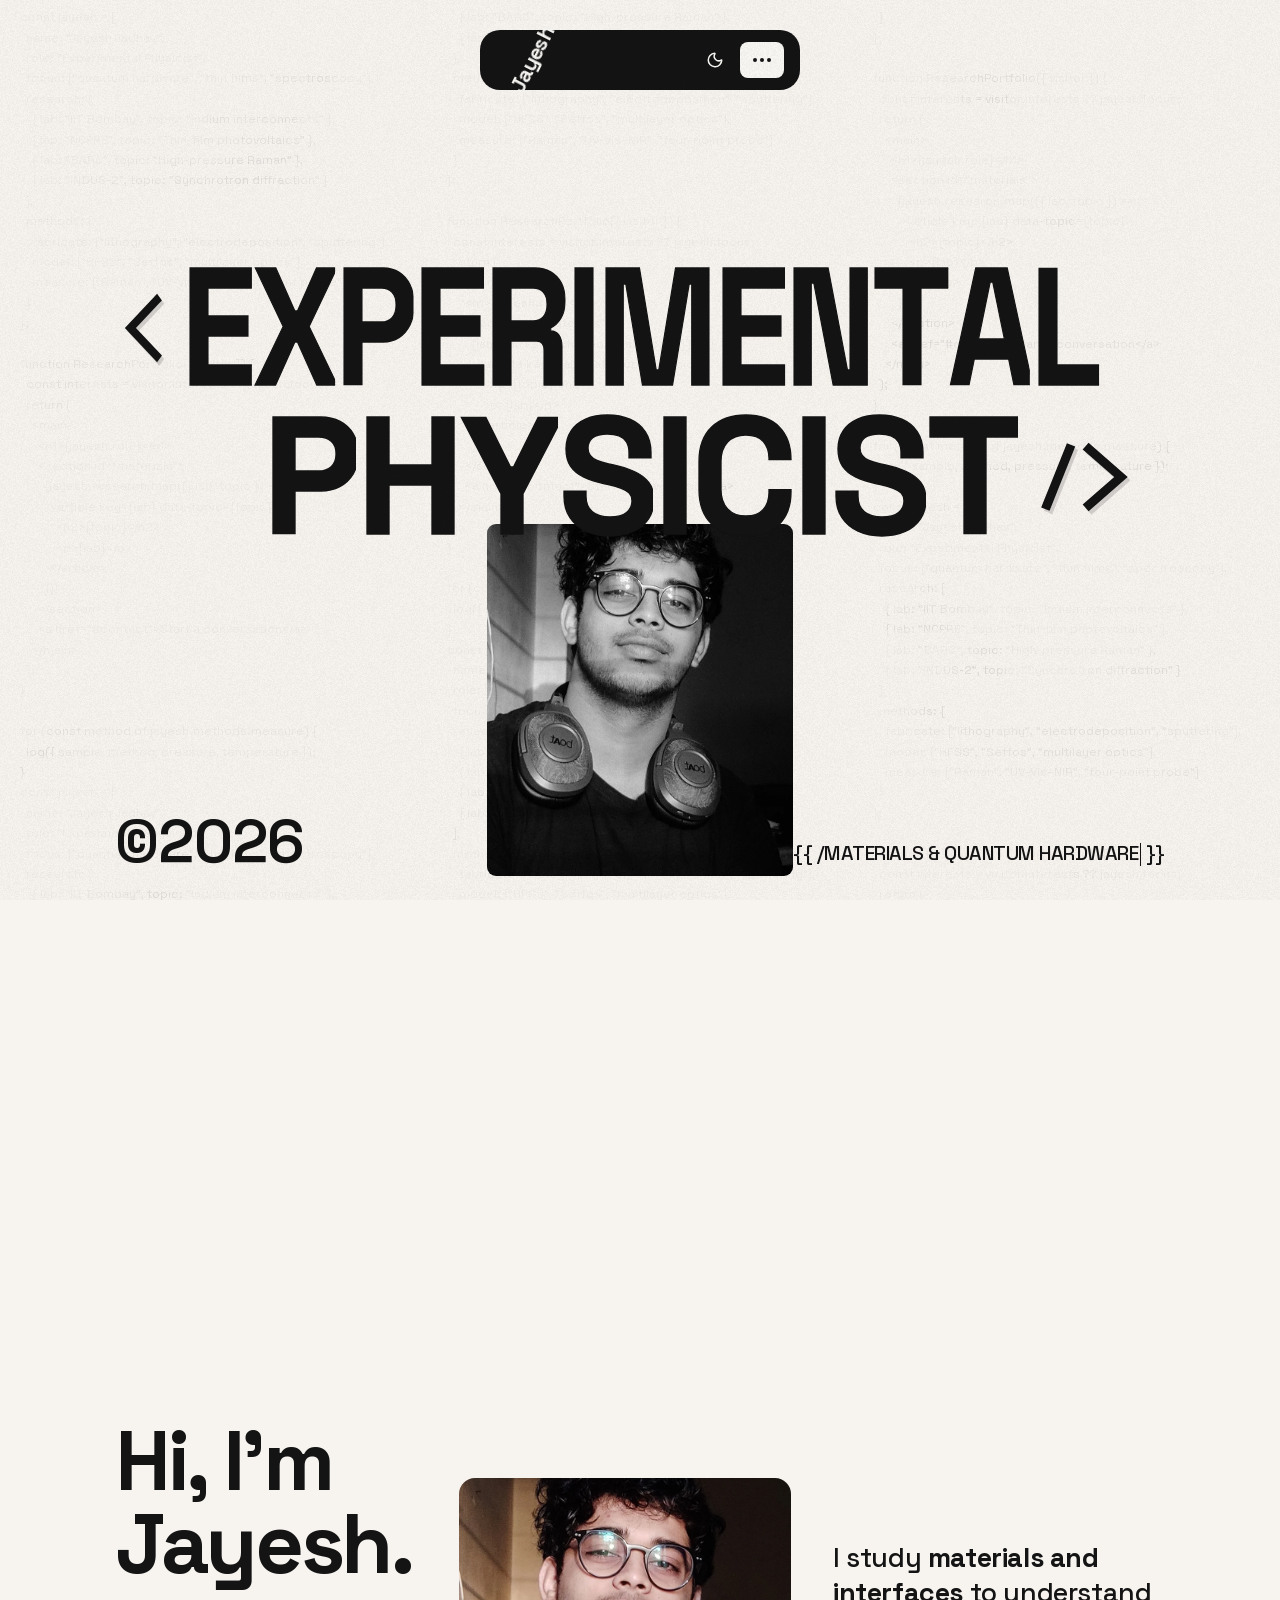
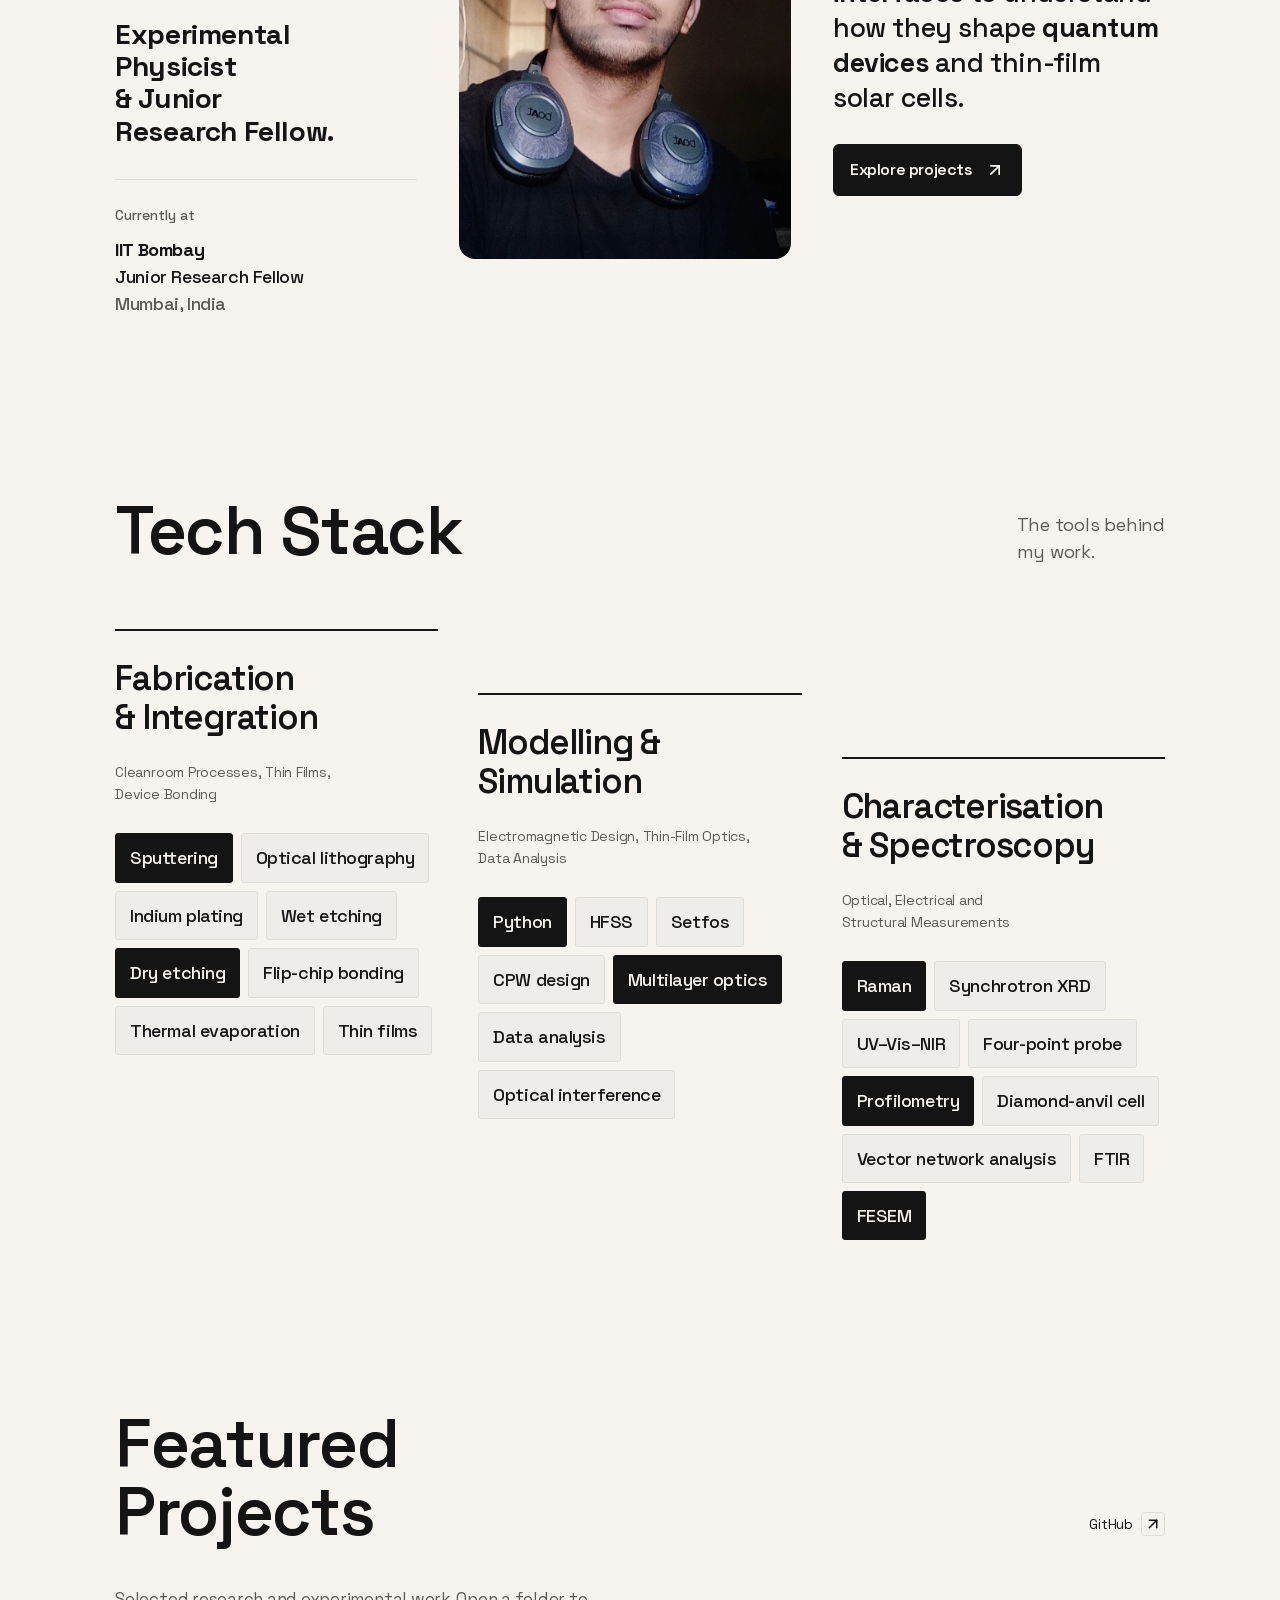
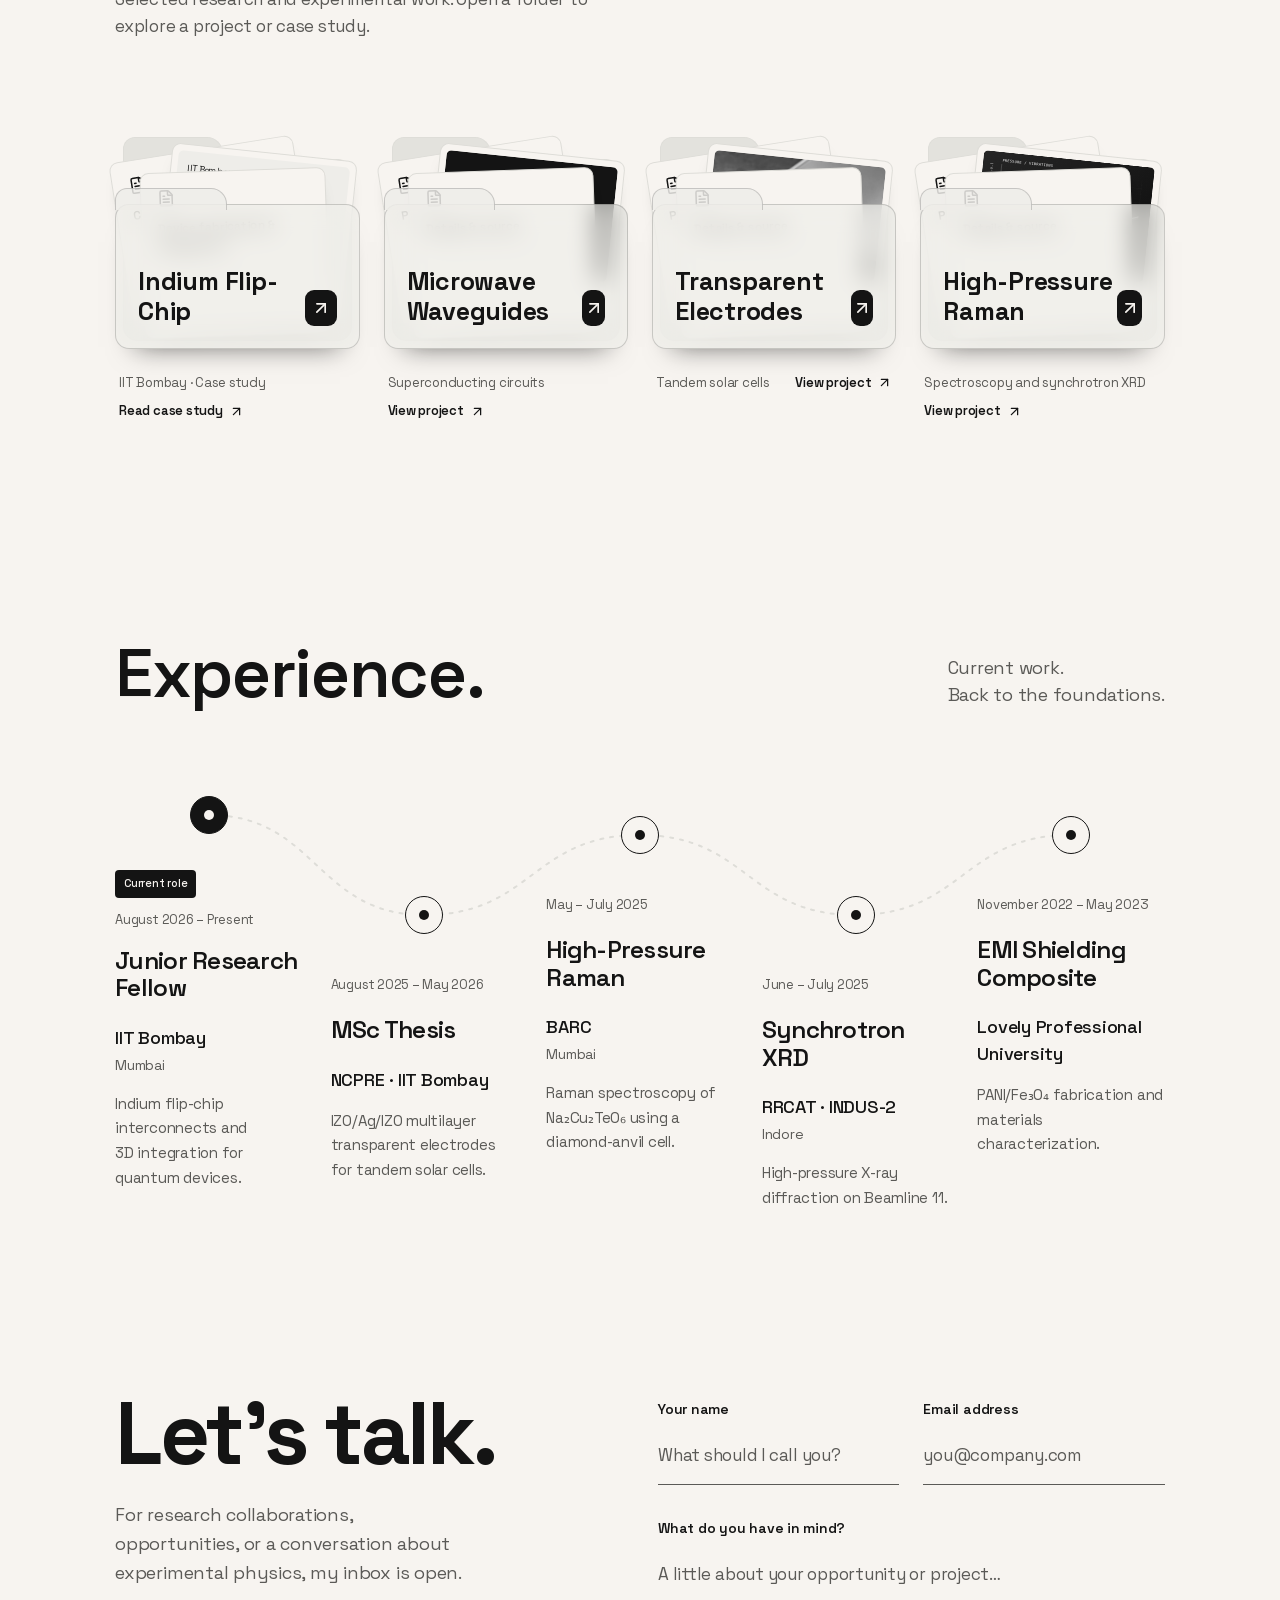
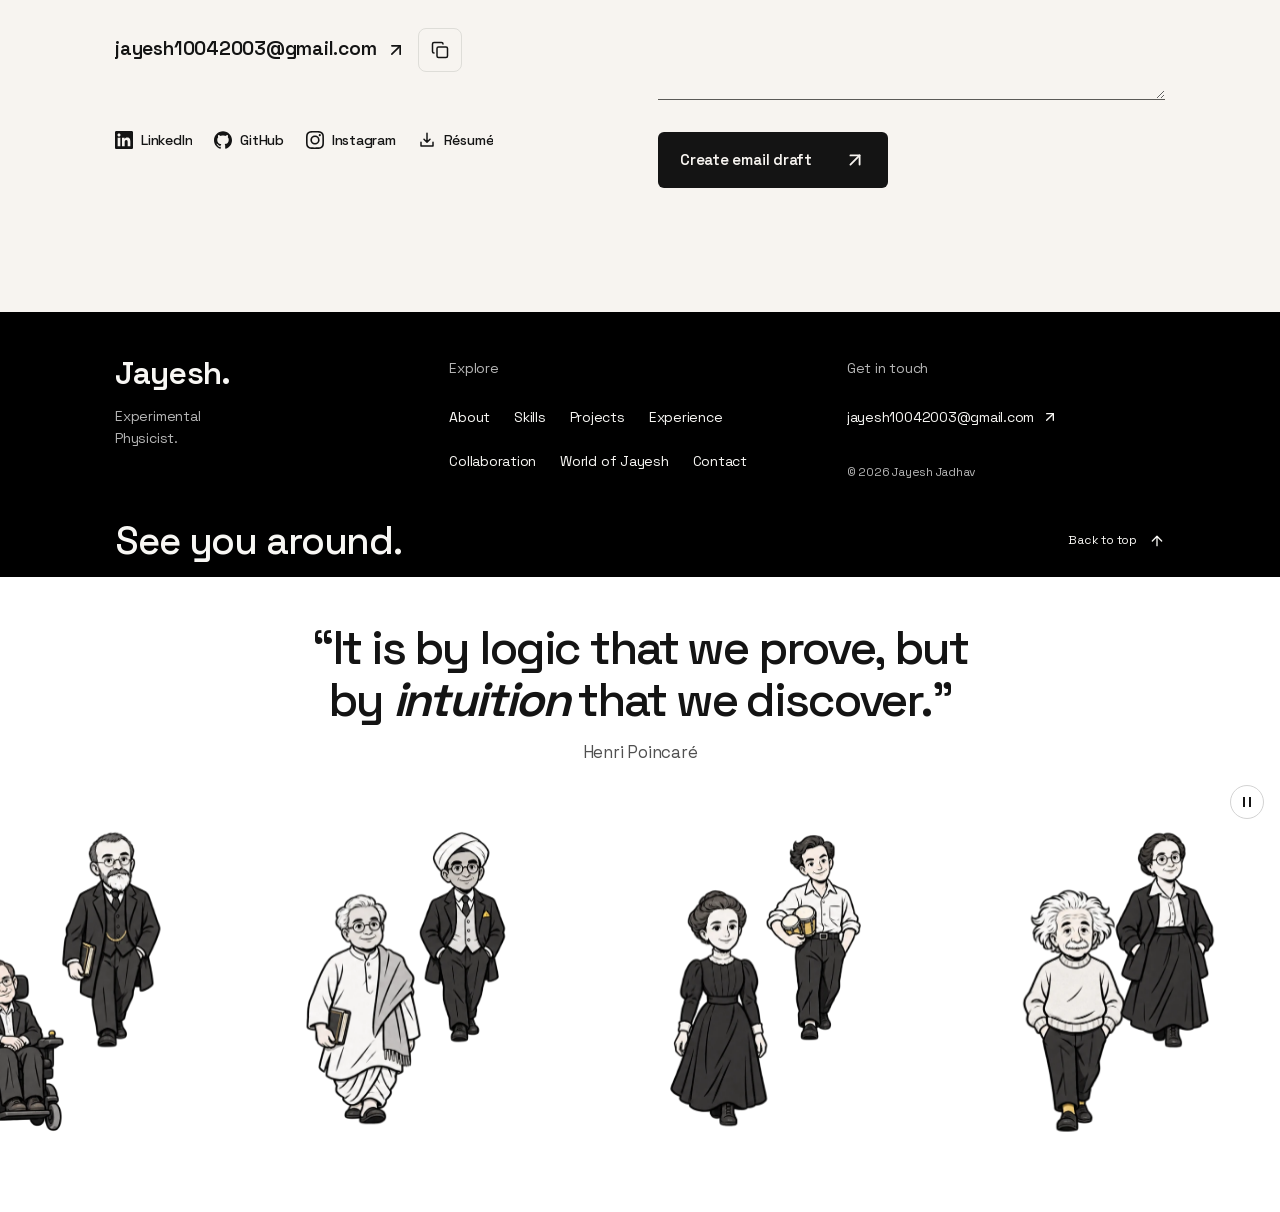
==== commit 7b31cdc0: "Add a matching social preview cover for the portfolio" ====
--- a/index.html
+++ b/index.html
@@ -12,6 +12,10 @@
     />
     <meta property="og:type" content="website" />
     <meta
+      property="og:url"
+      content="https://jayeshofphysics.github.io/JayeshJadhav/"
+    />
+    <meta
       property="og:title"
       content="Jayesh Jadhav | Experimental Physicist"
     />
@@ -19,7 +23,28 @@
       property="og:description"
       content="Research in quantum hardware, thin-film optics, and high-pressure spectroscopy."
     />
+    <meta
+      property="og:image"
+      content="https://jayeshofphysics.github.io/JayeshJadhav/assets/social-cover.jpg"
+    />
+    <meta property="og:image:type" content="image/jpeg" />
+    <meta property="og:image:width" content="1200" />
+    <meta property="og:image:height" content="630" />
+    <meta
+      property="og:image:alt"
+      content="Black-and-white portrait of Jayesh Jadhav, experimental physicist at IIT Bombay."
+    />
+    <meta name="twitter:card" content="summary_large_image" />
+    <meta
+      name="twitter:image"
+      content="https://jayeshofphysics.github.io/JayeshJadhav/assets/social-cover.jpg"
+    />
+    <meta
+      name="twitter:image:alt"
+      content="Black-and-white portrait of Jayesh Jadhav, experimental physicist at IIT Bombay."
+    />
     <title>Jayesh Jadhav | Experimental Physicist</title>
+    <link rel="canonical" href="https://jayeshofphysics.github.io/JayeshJadhav/" />
     <link rel="icon" type="image/svg+xml" href="assets/favicon.svg" />
     <link
       rel="preload"
